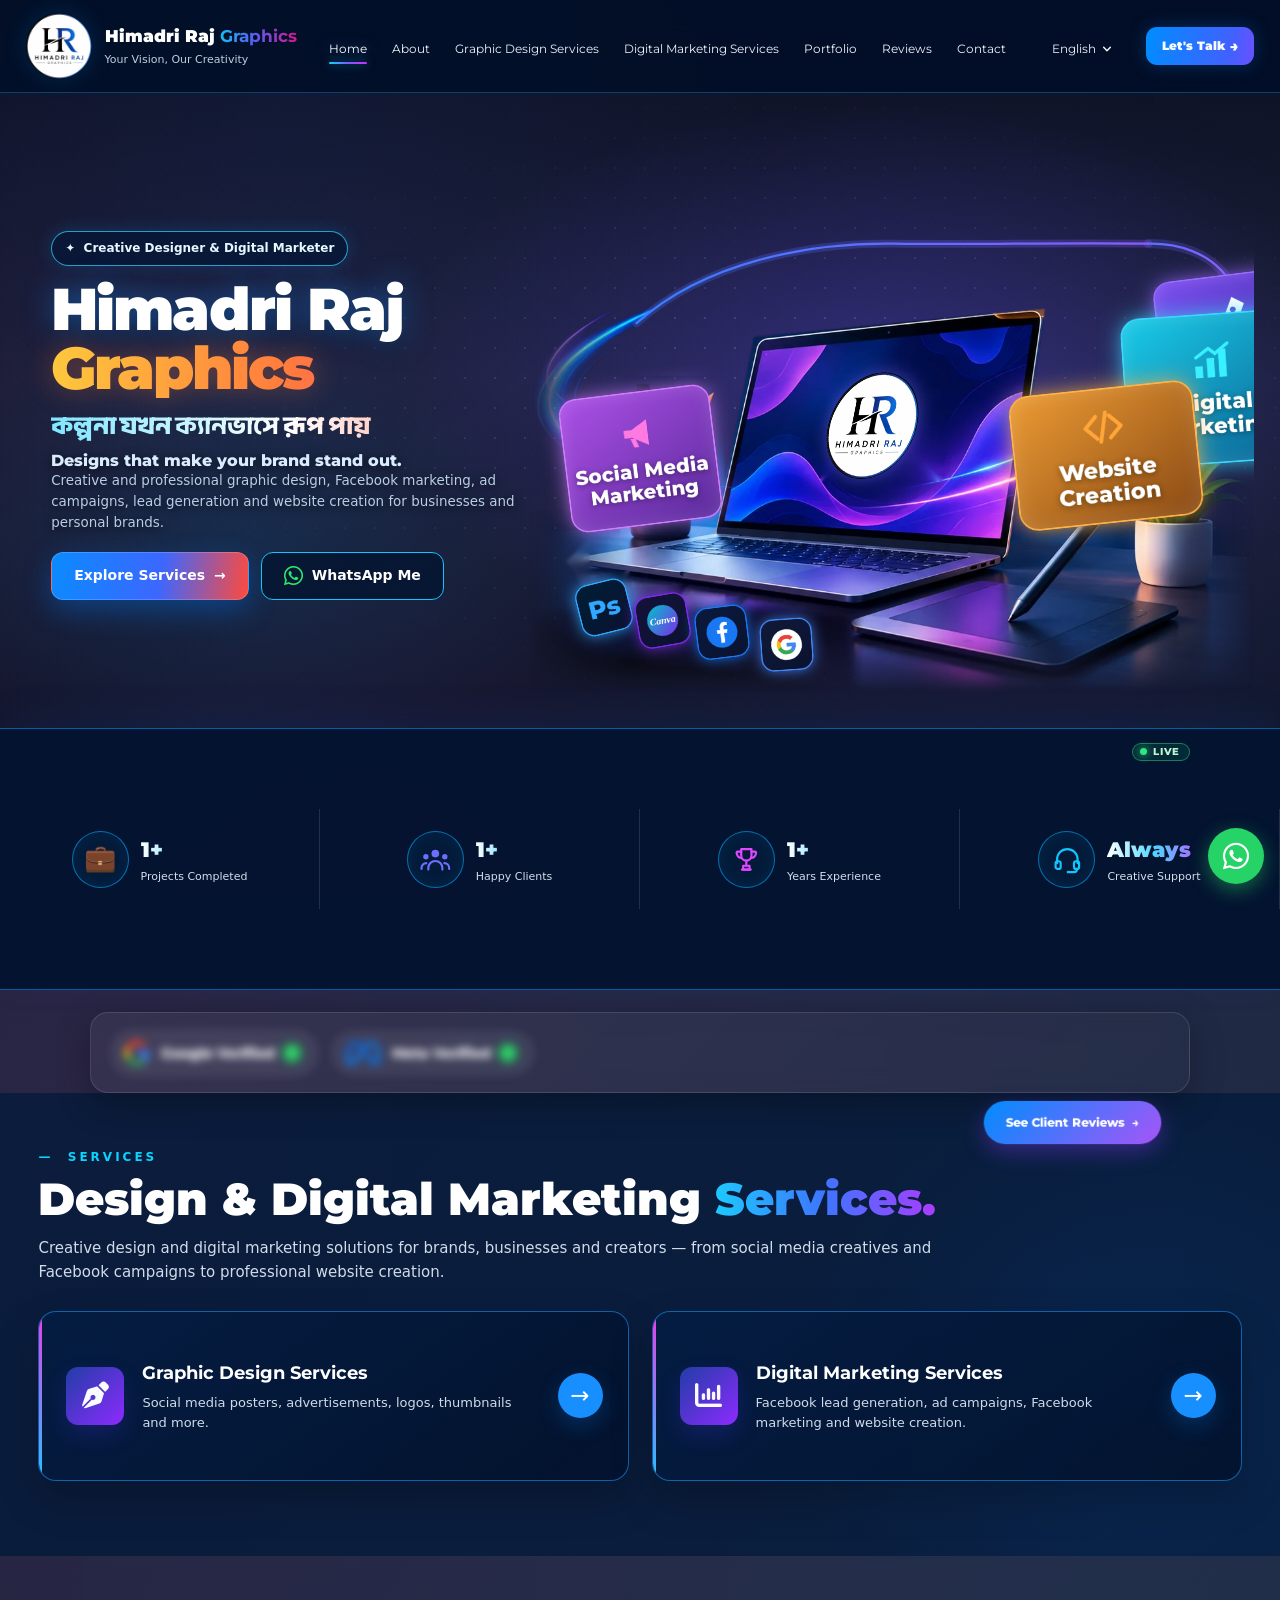
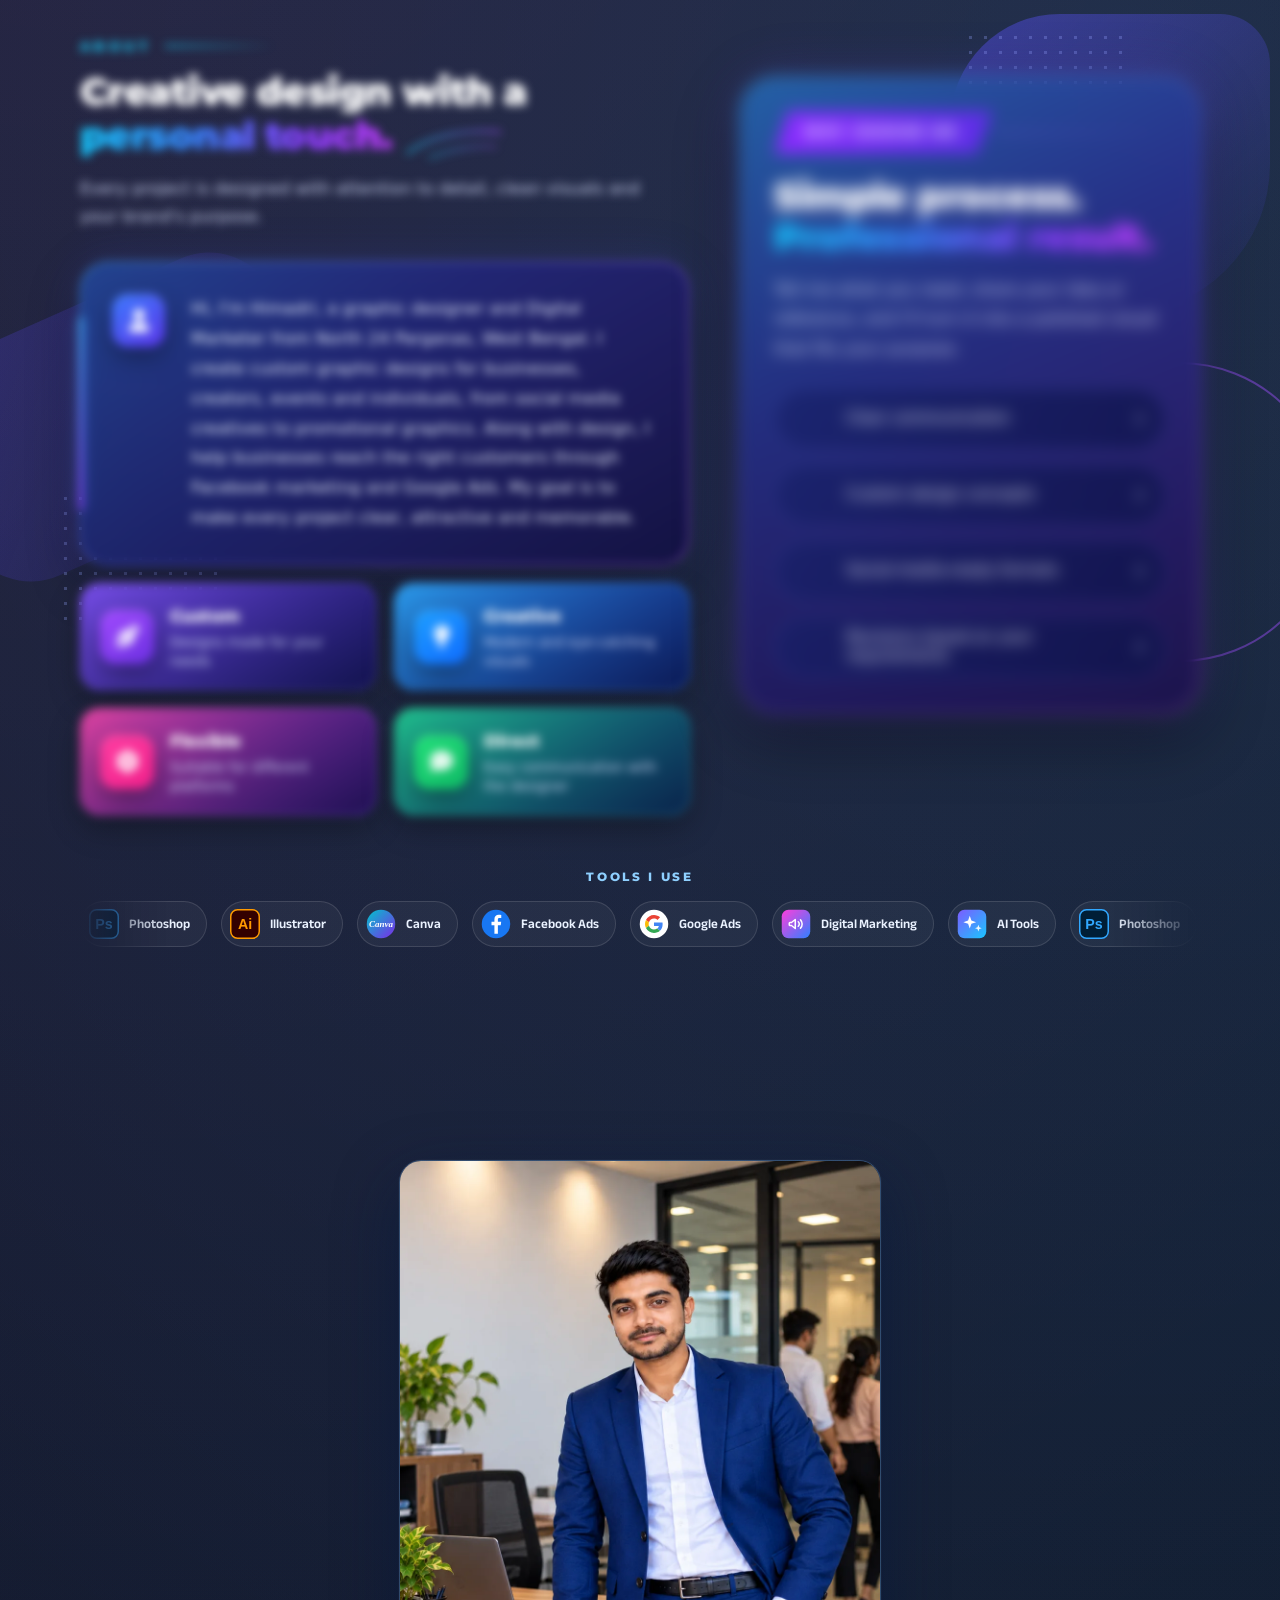
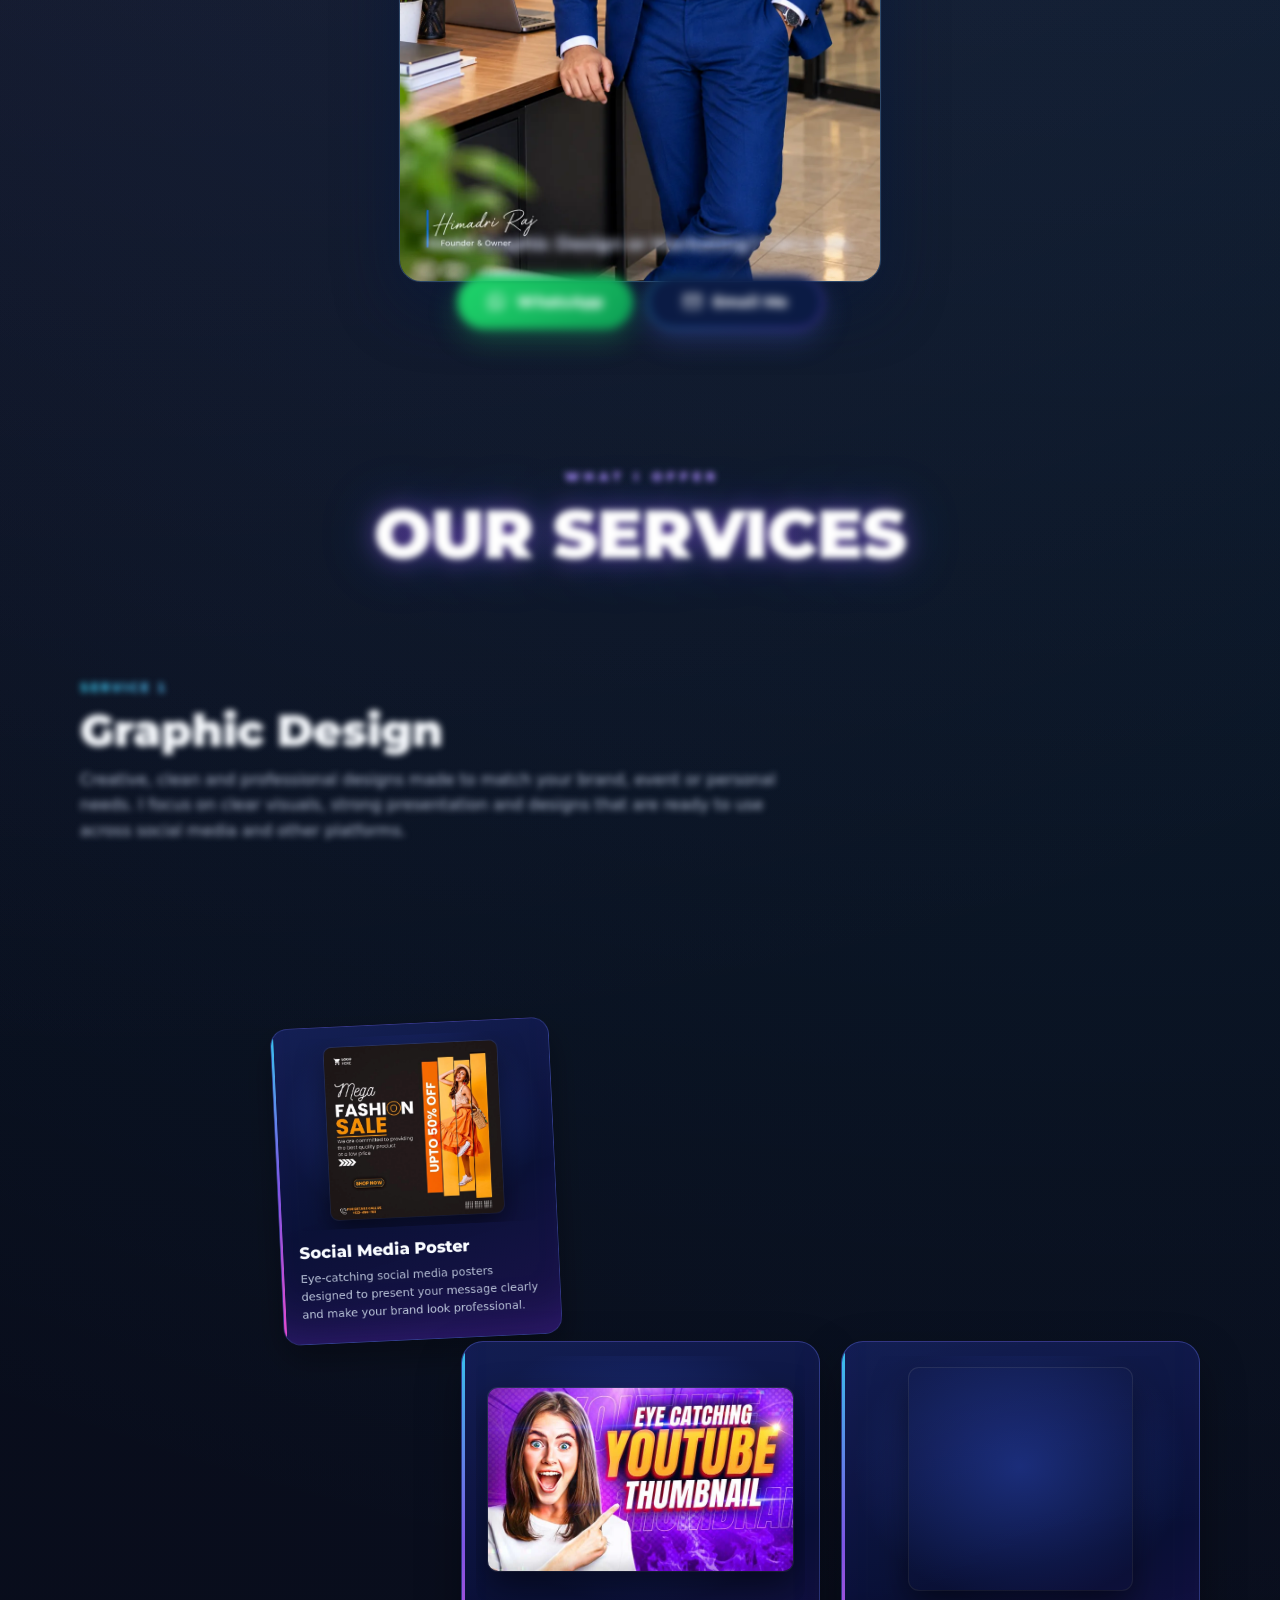
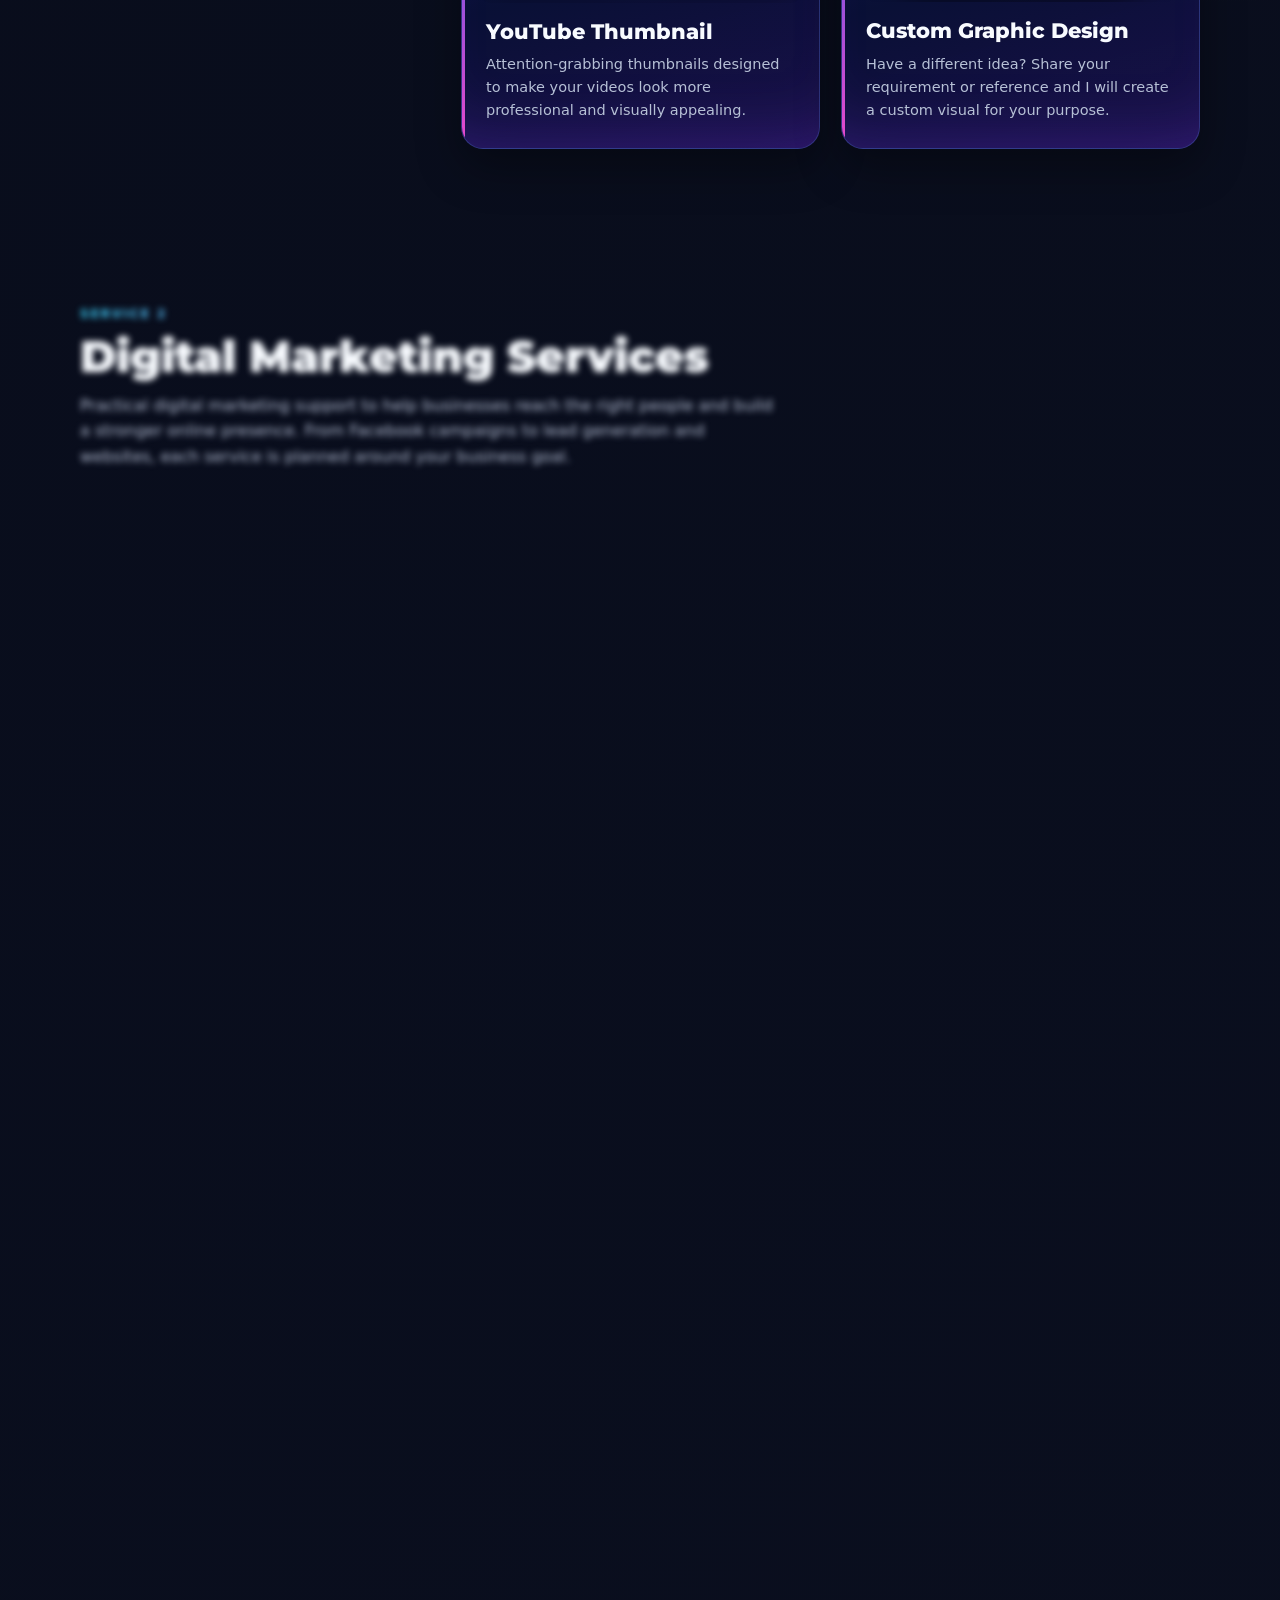
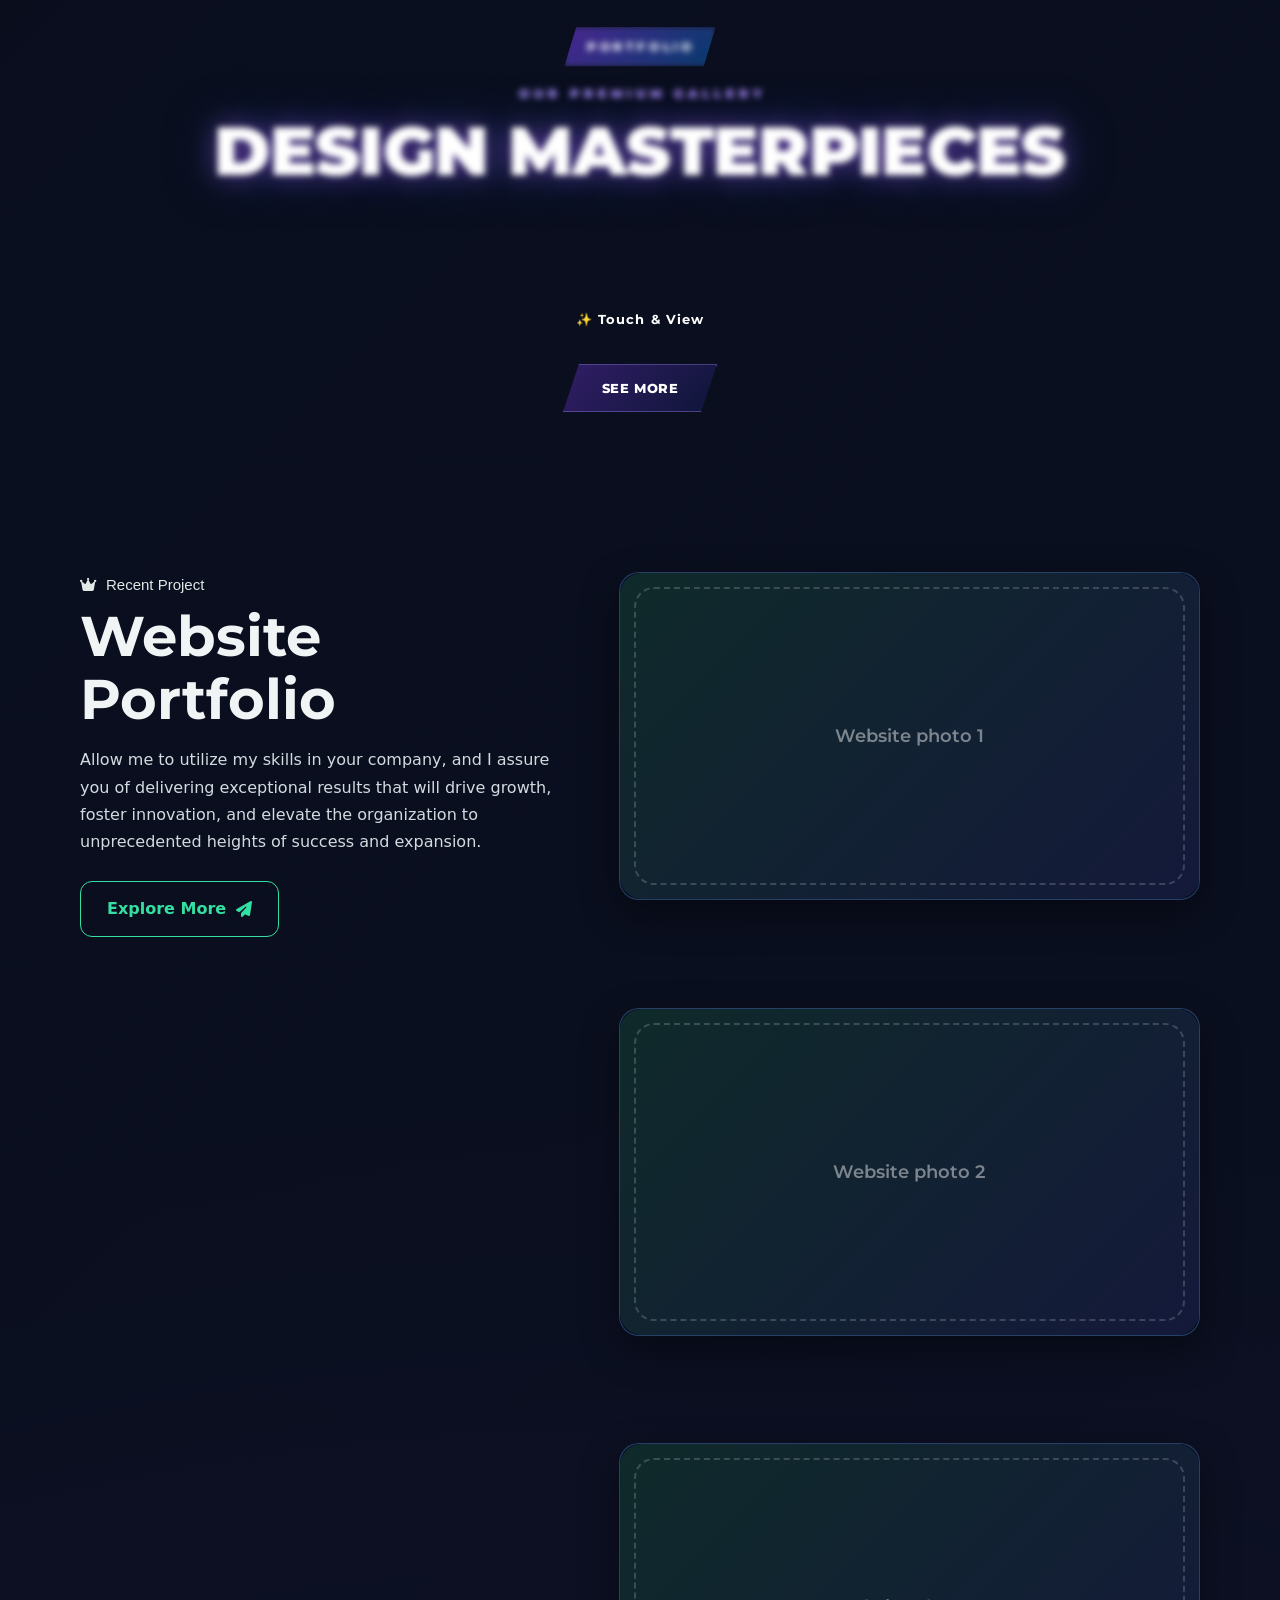
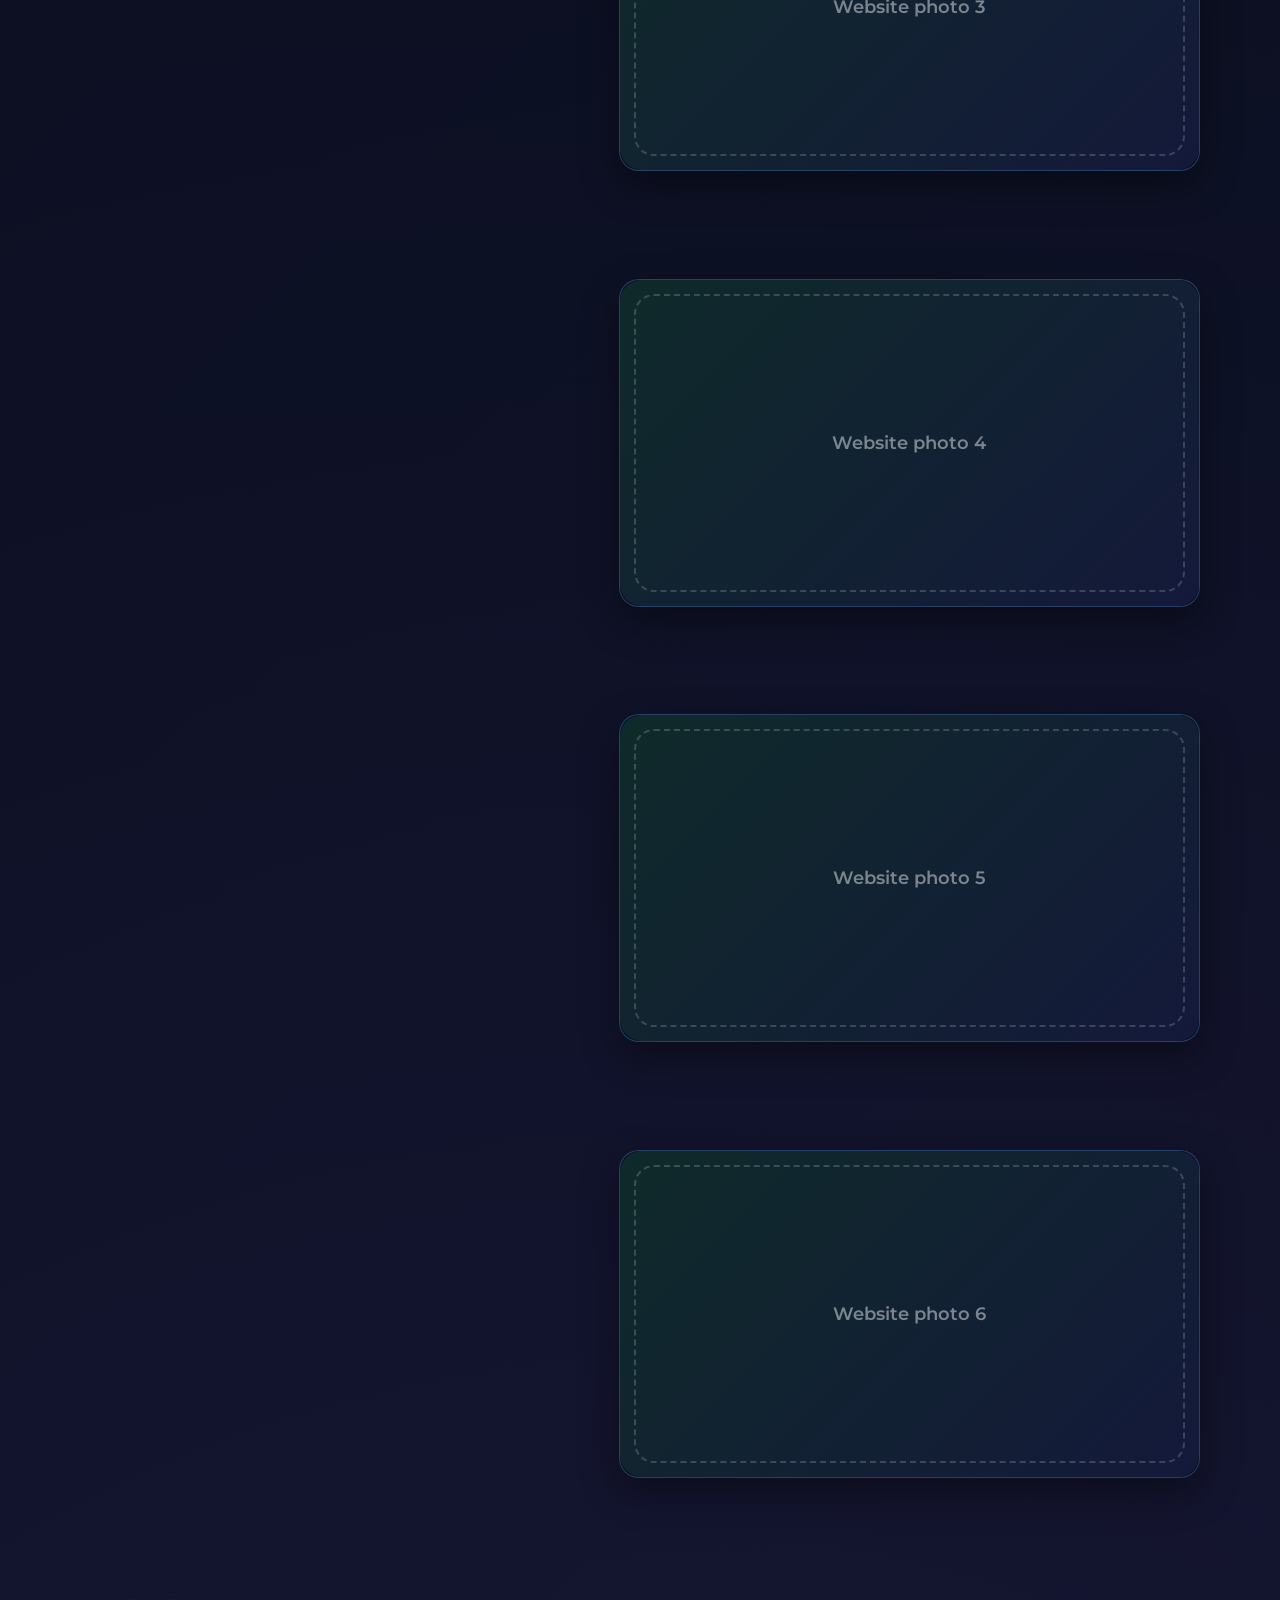
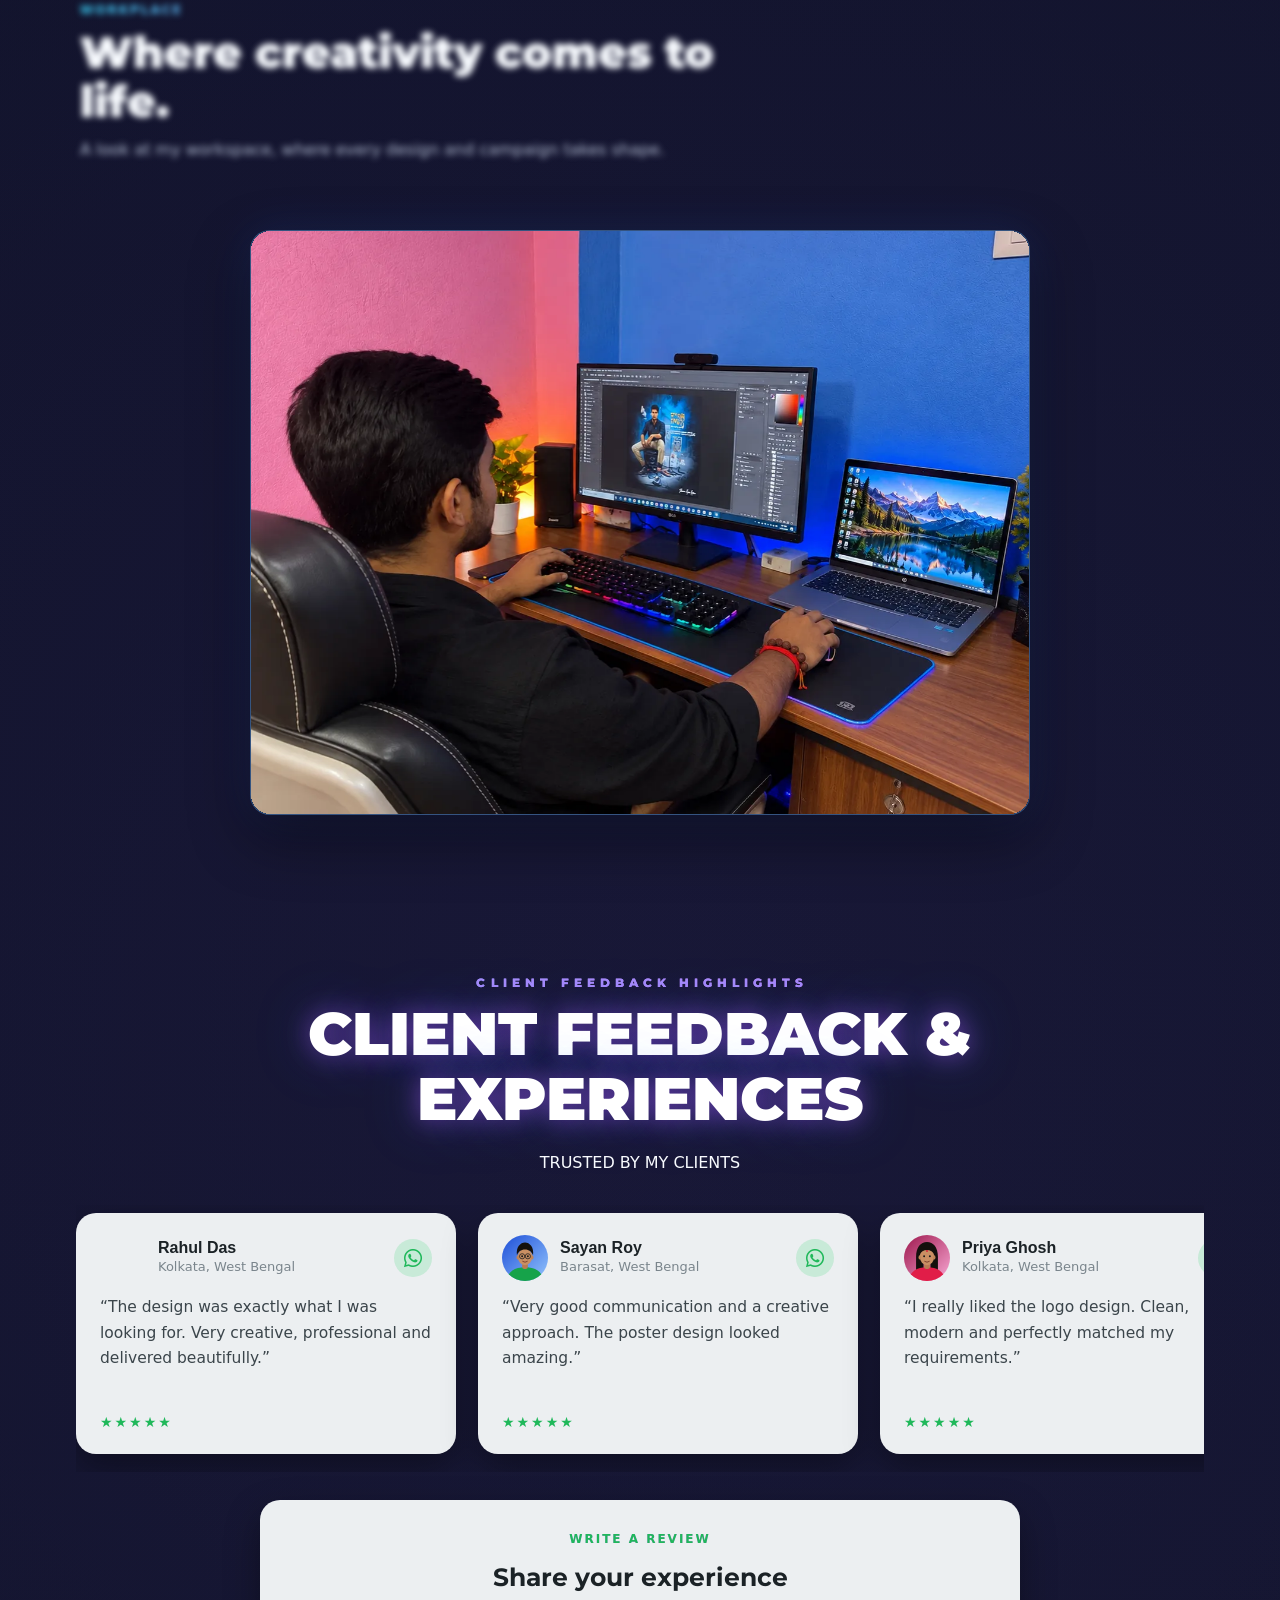
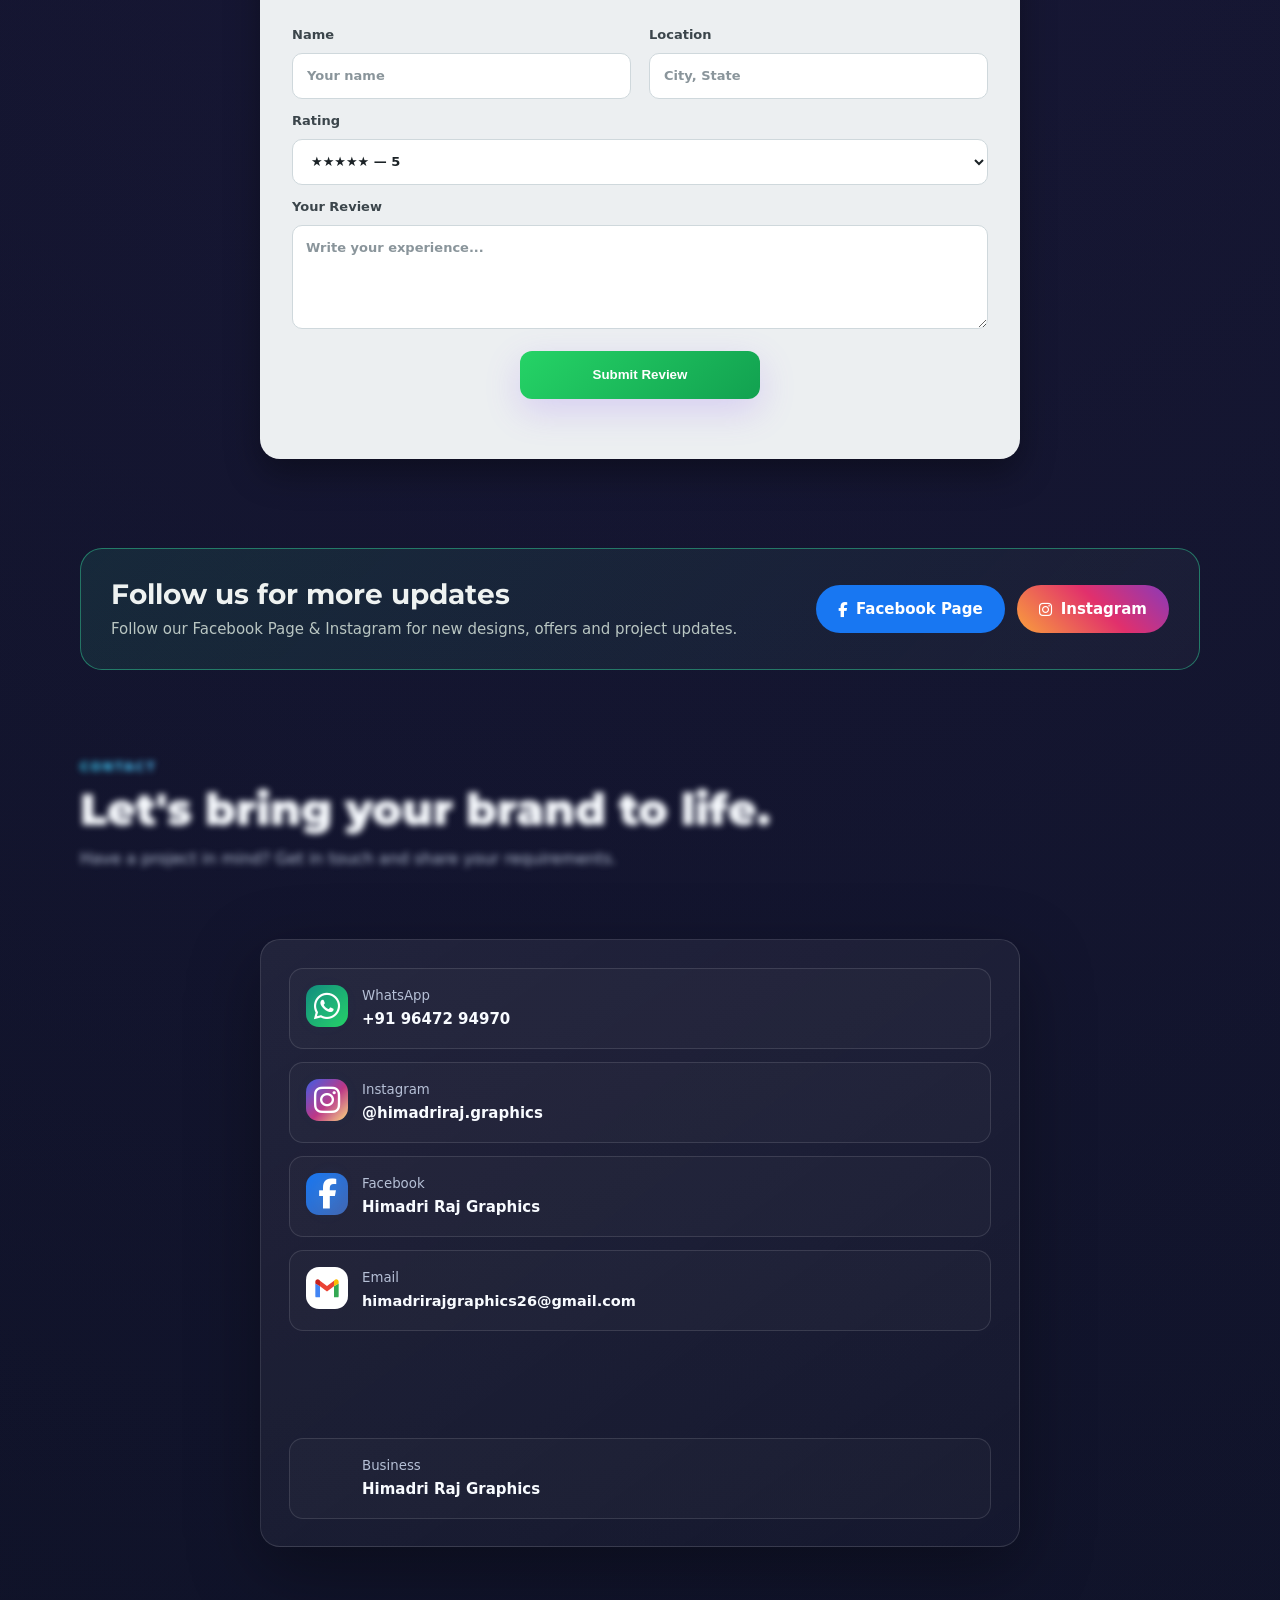
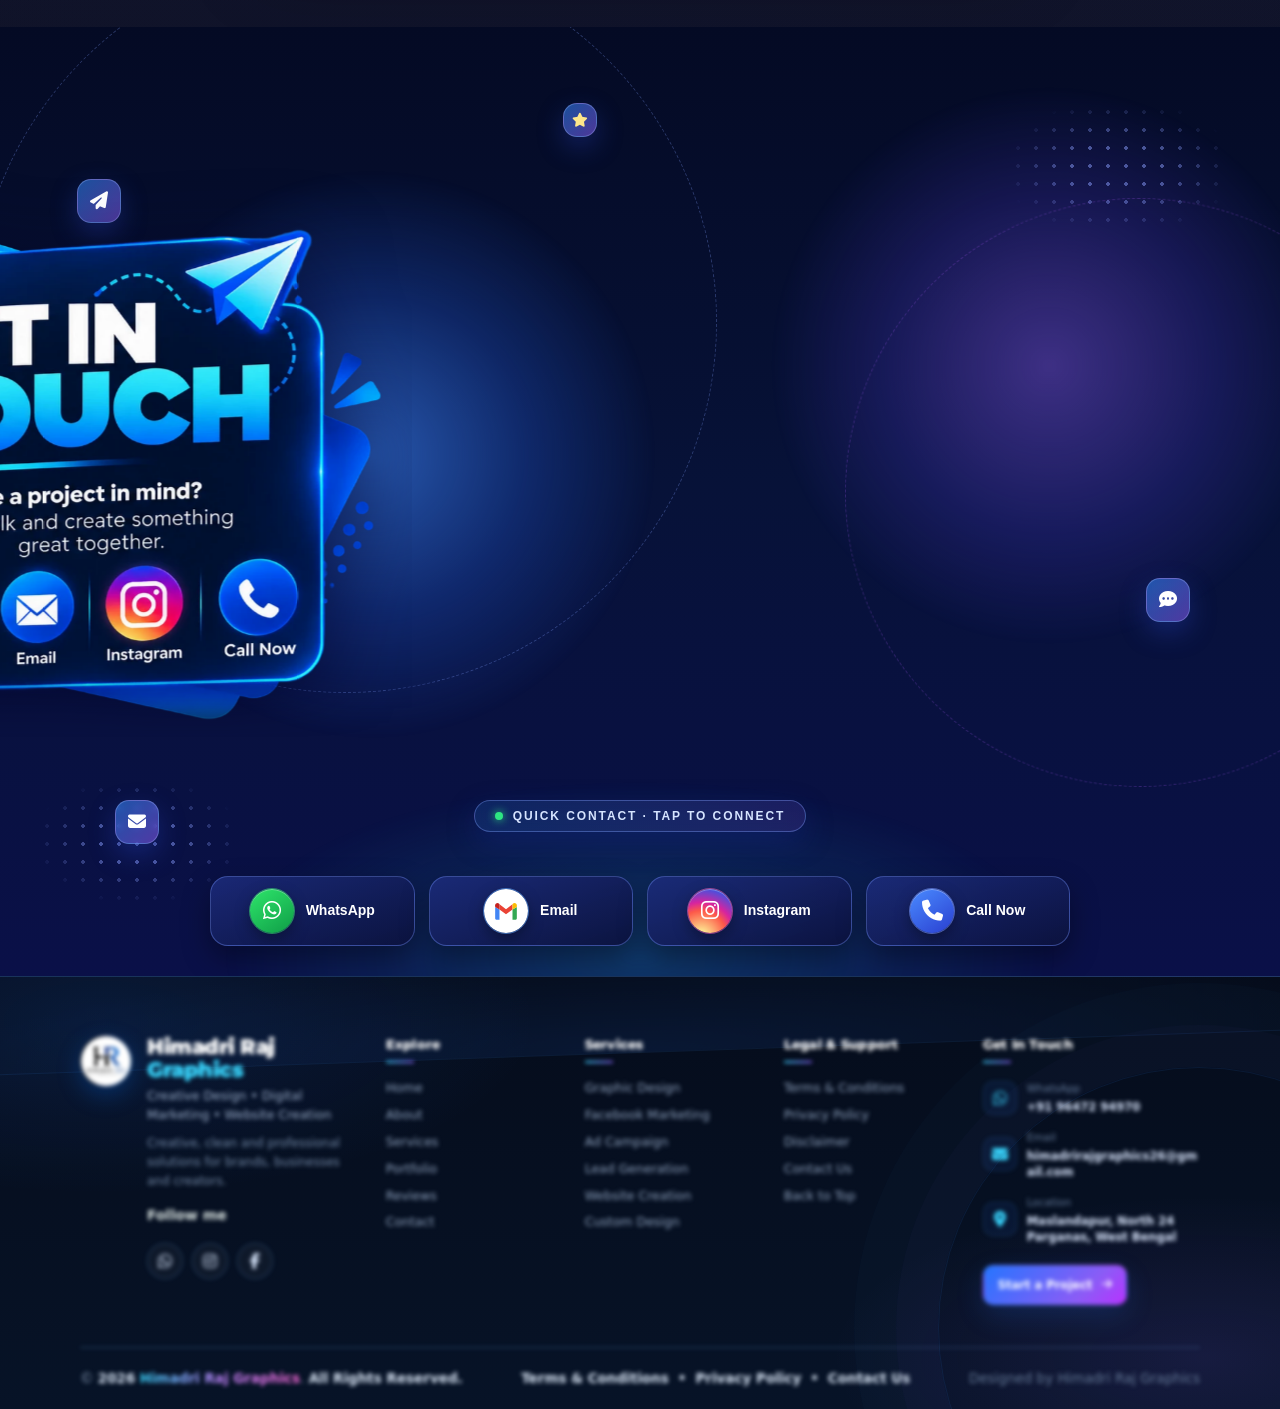
==== index.html @ 57d60866 "Add files via upload" ====
<!DOCTYPE html>
<html lang="en">
<head>
<!-- Google Analytics 4 -->
<script async src="https://www.googletagmanager.com/gtag/js?id=G-H9JWQGFLY4"></script>
<script>
  window.dataLayer = window.dataLayer || [];
  function gtag(){dataLayer.push(arguments);}
  gtag('js', new Date());
  gtag('config', 'G-H9JWQGFLY4');
</script>

  <meta charset="UTF-8">
  <meta name="viewport" content="width=device-width, initial-scale=1.0">
  <meta name="description" content="Himadri Raj Graphics — creative graphic design, Facebook lead generation, Facebook ad campaigns, Facebook marketing and responsive website creation.">
  <meta name="theme-color" content="#0b1220">
  <meta name="keywords" content="graphic design, Facebook lead generation, Facebook ad campaign, Facebook marketing, website creation, social media design">
  <link rel="canonical" href="https://himadrirajgraphics.github.io/">
  <meta name="robots" content="index, follow">
  <meta name="author" content="Himadri Raj">
  <meta property="og:type" content="website">
  <meta property="og:site_name" content="Himadri Raj Graphics">
  <meta property="og:title" content="Himadri Raj Graphics | Creative Design &amp; Digital Marketing">
  <meta property="og:description" content="Designs that make your brand stand out. Graphic design, Facebook marketing, ad campaigns, lead generation and website creation.">
  <meta property="og:url" content="https://himadrirajgraphics.github.io/">
  <meta property="og:image" content="https://himadrirajgraphics.github.io/og-image.jpg">
  <meta property="og:image:width" content="1200">
  <meta property="og:image:height" content="630">
  <meta name="twitter:card" content="summary_large_image">
  <meta name="twitter:title" content="Himadri Raj Graphics | Creative Design &amp; Digital Marketing">
  <meta name="twitter:description" content="Designs that make your brand stand out.">
  <meta name="twitter:image" content="https://himadrirajgraphics.github.io/og-image.jpg">
  <script type="application/ld+json">{"@context":"https://schema.org","@type":"ProfessionalService","name":"Himadri Raj Graphics","url":"https://himadrirajgraphics.github.io/","image":"https://himadrirajgraphics.github.io/og-image.jpg","description":"Graphic design, Facebook marketing, ad campaigns, lead generation and website creation.","telephone":"+919647294970","founder":{"@type":"Person","name":"Himadri Raj"},"sameAs":["https://www.instagram.com/himadriraj.graphics/","https://www.facebook.com/share/1971w9H1dc/"]}</script>
  <title>Himadri Raj Graphics | Creative Design & Digital Marketing</title>
  <!-- FINAL MOTION REVISION: repeat-on-enter + side-entry service animations -->

  <style>
    :root{
      --bg:#07101f;
      --bg2:#0b1628;
      --card:#101d31;
      --card2:#13233a;
      --text:#f7f9fc;
      --muted:#a9b6c8;
      --blue:#2f80ff;
      --blue2:#56b4ff;
      --line:rgba(255,255,255,.10);
      --shadow:0 18px 50px rgba(0,0,0,.28);
      --radius:20px;
      --max:1120px;
    }

    *{box-sizing:border-box;margin:0;padding:0}
    html{scroll-behavior:smooth}
    body{
      font-family:Inter,system-ui,-apple-system,BlinkMacSystemFont,"Segoe UI",sans-serif;
      background:
        radial-gradient(circle at 85% 10%, rgba(47,128,255,.18), transparent 28%),
        radial-gradient(circle at 10% 30%, rgba(86,180,255,.08), transparent 25%),
        var(--bg);
      color:var(--text);
      line-height:1.6;
    }
    a{text-decoration:none;color:inherit}
    img{max-width:100%;display:block}
    .wrap{width:min(92%,var(--max));margin:auto}

    /* NAV */
    header{
      position:sticky;top:0;z-index:1000;
      background:rgba(7,16,31,.82);
      backdrop-filter:blur(16px);
      border-bottom:1px solid var(--line);
    }
    .nav{
      min-height:72px;display:flex;align-items:center;justify-content:space-between;
      gap:20px;
    }
    .brand{display:flex;align-items:center;gap:11px;font-weight:800}
    .brand-mark{
      width:40px;height:40px;border-radius:12px;
      display:grid;place-items:center;
      background:linear-gradient(135deg,var(--blue),var(--blue2));
      color:white;font-size:18px;font-weight:900;
      box-shadow:0 8px 25px rgba(47,128,255,.25);
    }
    .brand span{font-size:16px}
    .nav-links{display:flex;gap:25px;color:var(--muted);font-size:14px}
    .nav-links a:hover{color:white}
    .menu{display:none;background:none;border:0;color:white;font-size:26px}

    /* HERO */
    .hero{padding:92px 0 72px}
    .hero-grid{
      display:grid;grid-template-columns:1.2fr .8fr;gap:50px;align-items:center;
    }
    .eyebrow{
      display:inline-flex;align-items:center;gap:8px;
      padding:7px 12px;border:1px solid rgba(86,180,255,.25);
      background:rgba(47,128,255,.08);border-radius:999px;
      color:#9dd5ff;font-size:13px;font-weight:700;margin-bottom:20px;
    }
    h1{
      font-size:clamp(42px,7vw,76px);line-height:1.02;
      letter-spacing:-2.5px;margin-bottom:22px;
    }
    h1 .accent{
      background:linear-gradient(90deg,#fff,var(--blue2));
      -webkit-background-clip:text;background-clip:text;color:transparent;
    }
    .hero p{font-size:18px;color:var(--muted);max-width:650px}
    .actions{display:flex;flex-wrap:wrap;gap:12px;margin-top:30px}
    .btn{
      display:inline-flex;align-items:center;justify-content:center;gap:9px;
      min-height:48px;padding:0 20px;border-radius:12px;
      font-weight:800;border:1px solid var(--line);transition:.2s;
    }
    .btn-primary{background:linear-gradient(135deg,var(--blue),#2563eb);color:#fff}
    .btn-secondary{background:rgba(255,255,255,.04);color:#fff}
    .btn:hover{transform:translateY(-2px)}

    .hero-card{
      position:relative;min-height:390px;border-radius:28px;
      border:1px solid var(--line);background:
      linear-gradient(145deg,rgba(47,128,255,.18),rgba(255,255,255,.025)),
      var(--card);
      box-shadow:var(--shadow);overflow:hidden;
      display:grid;place-items:center;
    }
    .hero-card::before{
      content:"";position:absolute;width:250px;height:250px;border-radius:50%;
      background:rgba(47,128,255,.18);filter:blur(25px);top:-80px;right:-70px;
    }
    .hero-logo{
      position:relative;text-align:center;padding:35px;
    }
    .hero-logo .big-mark{
      width:100px;height:100px;margin:0 auto 20px;border-radius:28px;
      display:grid;place-items:center;font-size:40px;font-weight:900;
      background:linear-gradient(135deg,var(--blue),var(--blue2));
      box-shadow:0 20px 50px rgba(47,128,255,.28);
    }
    .hero-logo h2{font-size:27px}
    .hero-logo p{color:var(--muted);margin-top:5px}

    /* SECTIONS */
    section{padding:80px 0}
    .section-head{max-width:700px;margin-bottom:35px}
    .kicker{
      color:#82c8ff;text-transform:uppercase;letter-spacing:2px;
      font-size:12px;font-weight:900;margin-bottom:8px;
    }
    h2{font-size:clamp(30px,5vw,44px);line-height:1.1;margin-bottom:12px}
    .section-head p{color:var(--muted)}

    .about-grid,.contact-grid{display:grid;grid-template-columns:1fr 1fr;gap:25px}
    .card{
      background:linear-gradient(145deg,rgba(255,255,255,.045),rgba(255,255,255,.018));
      border:1px solid var(--line);border-radius:var(--radius);
      padding:28px;box-shadow:var(--shadow);
    }
    .facts{display:grid;grid-template-columns:1fr 1fr;gap:12px;margin-top:22px}
    .fact{padding:18px;border-radius:14px;background:rgba(255,255,255,.035);border:1px solid var(--line)}
    .fact strong{display:block;font-size:20px}
    .fact span{color:var(--muted);font-size:13px}

    /* SERVICES */
    .service-grid{display:grid;grid-template-columns:repeat(3,1fr);gap:16px}
    .service{transition:.2s}
    .service:hover{transform:translateY(-4px);border-color:rgba(86,180,255,.35)}
    .icon{
      width:46px;height:46px;border-radius:13px;display:grid;place-items:center;
      background:rgba(47,128,255,.12);color:#83caff;font-size:21px;margin-bottom:18px;
    }
    .service h3{font-size:18px;margin-bottom:7px}
    .service p{font-size:14px;color:var(--muted)}
    .price{margin-top:16px;color:#8ed1ff;font-weight:900}

    /* GALLERY */
    .gallery-grid{display:grid;grid-template-columns:repeat(3,1fr);gap:16px}
    .gallery-item{
      min-height:250px;border-radius:18px;overflow:hidden;
      border:1px solid var(--line);background:var(--card);
      position:relative;
    }
    .gallery-item img{width:100%;height:100%;object-fit:cover}
    .gallery-placeholder{
      height:100%;min-height:250px;display:grid;place-items:center;
      text-align:center;padding:20px;color:var(--muted);
      background:linear-gradient(135deg,#0d1b30,#132a45);
    }
    .gallery-placeholder strong{display:block;color:white;font-size:18px;margin-bottom:5px}


    .portfolio-photo{display:block;cursor:pointer;transition:transform .2s,box-shadow .2s}
    .portfolio-photo:hover{transform:translateY(-4px);box-shadow:0 18px 45px rgba(0,0,0,.35)}
    .portfolio-photo img{transition:transform .35s}
    .portfolio-photo:hover img{transform:scale(1.03)}

    /* PRICING */
    .pricing-list{display:grid;gap:10px}
    .price-row{
      display:flex;justify-content:space-between;gap:15px;
      padding:15px 0;border-bottom:1px solid var(--line);
    }
    .price-row:last-child{border-bottom:0}
    .price-row span:last-child{color:#8ed1ff;font-weight:900;white-space:nowrap}

    /* CONTACT */
    .contact-list{display:grid;gap:13px}
    .contact-item{
      display:flex;gap:14px;align-items:flex-start;
      padding:16px;border:1px solid var(--line);border-radius:14px;
      background:rgba(255,255,255,.025)
    }
    .contact-item .icon{flex:0 0 42px;margin:0;width:42px;height:42px}
    .contact-item small{color:var(--muted);display:block}
    .contact-item strong{font-size:15px}

    footer{padding:35px 0;border-top:1px solid var(--line);color:var(--muted)}
    .footer-row{display:flex;justify-content:space-between;gap:20px;flex-wrap:wrap}
    .footer-row strong{color:white}
    .tiny{font-size:12px;margin-top:7px}

    @media(max-width:850px){
      .hero-grid,.about-grid,.contact-grid{grid-template-columns:1fr}
      .hero{padding-top:65px}
      .hero-card{min-height:300px}
      .service-grid{grid-template-columns:1fr 1fr}
      .gallery-grid{grid-template-columns:1fr 1fr}
      .nav-links{
        display:none;position:absolute;left:4%;right:4%;top:72px;
        padding:15px;flex-direction:column;gap:0;
        background:#0b1628;border:1px solid var(--line);border-radius:14px;
      }
      .nav-links.open{display:flex}
      .nav-links a{padding:12px}
      .menu{display:block}
    }
    @media(max-width:560px){
      .service-grid,.gallery-grid,.facts{grid-template-columns:1fr}
      h1{letter-spacing:-1.5px}
      section{padding:60px 0}
      .hero{padding:55px 0}
    }
  
    /* Portfolio Lightbox */
    .portfolio-lightbox{
      position:fixed;inset:0;z-index:9999;display:none;align-items:center;justify-content:center;
      padding:24px;background:rgba(3,7,18,.92);backdrop-filter:blur(14px);
    }
    .portfolio-lightbox.open{display:flex}
    .lightbox-content{
      position:relative;width:min(94vw,1200px);height:min(90vh,850px);
      display:flex;align-items:center;justify-content:center;
    }
    .lightbox-image,.lightbox-video{
      max-width:100%;max-height:100%;object-fit:contain;border-radius:14px;
      box-shadow:0 25px 80px rgba(0,0,0,.55);user-select:none;
    }
    .lightbox-video{display:none;background:#000;}
    .lightbox-close,.lightbox-prev,.lightbox-next{
      position:absolute;width:48px;height:48px;border:1px solid rgba(255,255,255,.2);
      border-radius:50%;background:rgba(10,16,35,.82);color:#fff;cursor:pointer;
      display:flex;align-items:center;justify-content:center;z-index:2;
      transition:.2s ease;font-size:30px;line-height:1;
    }
    .lightbox-close:hover,.lightbox-prev:hover,.lightbox-next:hover{
      background:linear-gradient(135deg,#2575ff,#8b5cf6,#ff4fd8);transform:scale(1.06)
    }
    .lightbox-close{top:12px;right:12px;font-size:28px}
    .lightbox-prev{left:-65px;top:50%;transform:translateY(-50%)}
    .lightbox-next{right:-65px;top:50%;transform:translateY(-50%)}
    .lightbox-prev:hover,.lightbox-next:hover{transform:translateY(-50%) scale(1.06)}
    @media(max-width:700px){
      .portfolio-lightbox{padding:12px}
      .lightbox-content{width:100%;height:82vh}
      .lightbox-close{top:-2px;right:0;width:42px;height:42px}
      .lightbox-prev,.lightbox-next{width:42px;height:42px;font-size:25px;bottom:8px;top:auto;transform:none}
      .lightbox-prev{left:calc(50% - 55px)}
      .lightbox-next{right:calc(50% - 55px)}
      .lightbox-prev:hover,.lightbox-next:hover{transform:scale(1.06)}
    }


/* =========================================================
   REFERENCE-MATCH FRONT PAGE
   Based directly on the supplied reference composition.
   ========================================================= */
.ref-header{
  position:sticky;top:0;z-index:9999;
  background:rgba(2,14,39,.94);
  border-bottom:1px solid rgba(22,164,255,.34);
  backdrop-filter:blur(16px);
}
.ref-nav{
  width:min(96%,1280px);min-height:92px;margin:auto;
  display:flex;align-items:center;gap:24px;
}
.ref-brand{display:flex;align-items:center;gap:13px;flex-shrink:0}
.ref-brand img{
  width:66px;height:66px;border-radius:50%;object-fit:cover;
  background:#fff;box-shadow:0 0 24px rgba(0,174,255,.16);
}
.ref-brand-copy strong{
  display:block;font-family:Montserrat,Inter,sans-serif;font-size:17px;
  font-weight:900;white-space:nowrap;color:#fff;
}
.ref-brand-copy strong b{
  background:linear-gradient(90deg,#11c9ff,#a936ff);
  -webkit-background-clip:text;background-clip:text;color:transparent;
}
.ref-brand-copy span{display:block;color:#c1cedf;font-size:11px;margin-top:1px}
.ref-menu{
  margin-left:auto;display:flex;align-items:center;gap:25px;
  font-family:Montserrat,Inter,sans-serif;font-size:12px;color:#eef4fc;
}
.ref-menu a{position:relative;padding:36px 0 31px;white-space:nowrap}
.ref-menu a::after{
  content:"";position:absolute;left:0;right:0;bottom:25px;height:2px;
  background:linear-gradient(90deg,#08d7ff,#b633ff);
  transform:scaleX(0);transition:.25s;
}
.ref-menu a:hover::after,.ref-menu a.active::after{transform:scaleX(1)}
.ref-talk{
  flex-shrink:0;padding:14px 19px;border-radius:13px;
  background:linear-gradient(100deg,#008dff,#4260ff,#d92aff);
  box-shadow:0 0 28px rgba(0,136,255,.25);
  font-family:Montserrat,Inter,sans-serif;font-size:12px;font-weight:900;
  white-space:nowrap;
}
.ref-talk span{font-size:16px;margin-left:5px}
.ref-menu-btn{display:none;background:none;border:0;color:#fff;font-size:27px}

.ref-hero{
  position:relative;min-height:620px;overflow:hidden;
  background:#031638;
}
.ref-photo{
  position:absolute;z-index:0;top:0;right:0;bottom:0;width:58%;
  background-image:
    linear-gradient(90deg,#031638 0%,rgba(3,22,56,.96) 8%,rgba(3,22,56,.55) 30%,rgba(3,22,56,.10) 70%,rgba(3,22,56,.18) 100%),
    url("images/hero-bg.webp");
  background-repeat:no-repeat;
  background-size:cover;
  background-position:center 38%;
  filter:saturate(1.04) contrast(1.02);
}
.ref-photo::after{
  content:"";position:absolute;inset:0;
  background:linear-gradient(180deg,rgba(0,0,0,.04),rgba(1,14,38,.08) 72%,rgba(1,14,38,.75));
}
.ref-glow{position:absolute;border-radius:50%;filter:blur(5px);pointer-events:none}
.ref-glow-a{
  width:400px;height:400px;left:-160px;top:20px;
  background:radial-gradient(circle,rgba(112,38,255,.20),transparent 67%);
}
.ref-glow-b{
  width:360px;height:360px;right:26%;top:10%;
  background:radial-gradient(circle,rgba(0,160,255,.20),transparent 66%);
}
.ref-hero-inner{
  position:relative;z-index:2;width:min(96%,1280px);min-height:620px;margin:auto;
  display:flex;align-items:center;
}
.ref-copy{
  width:55%;padding:55px 0 58px;
  position:relative;z-index:3;
}
.ref-pill{
  display:inline-flex;align-items:center;padding:8px 13px;border-radius:999px;
  border:1px solid rgba(31,199,255,.72);background:rgba(5,27,62,.70);
  color:#eefaff;font-size:13px;font-weight:800;
  box-shadow:0 0 20px rgba(0,154,255,.12);
  animation:refRise .8s ease both;
}
.ref-copy h1{
  margin:17px 0 0;font-family:Montserrat,Inter,sans-serif;
  font-size:clamp(54px,6.2vw,82px);font-weight:900;line-height:.98;
  letter-spacing:-3.5px;color:#fff;
  text-shadow:0 6px 24px rgba(0,0,0,.18);
  animation:refRise .8s .06s ease both;
}
.ref-copy h1 span{
  display:block;
  background:linear-gradient(90deg,#08cfff,#357cff,#a83cff,#ff3edc);
  -webkit-background-clip:text;background-clip:text;color:transparent;
}
.ref-tagline{
  margin-top:17px;font-family:"Anek Bangla","Baloo Da 2",sans-serif;
  font-size:clamp(23px,2.6vw,35px);font-weight:800;line-height:1.2;
  background:linear-gradient(90deg,#ffd24e,#ff49c5,#26c9ff);
  -webkit-background-clip:text;background-clip:text;color:transparent;
  animation:refRise .8s .12s ease both;
}
.ref-copy h2{
  margin:16px 0 3px;font-family:Montserrat,Inter,sans-serif;
  font-size:20px;line-height:1.35;color:#fff;font-weight:900;
  animation:refRise .8s .18s ease both;
}
.ref-description{
  max-width:600px;color:#e3ebf6;font-size:16px;line-height:1.55;
  animation:refRise .8s .24s ease both;
}
.ref-actions{
  display:flex;gap:15px;flex-wrap:wrap;margin-top:26px;
  animation:refRise .8s .30s ease both;
}
.ref-btn{
  min-height:51px;padding:0 21px;border-radius:12px;
  display:inline-flex;align-items:center;justify-content:center;gap:9px;
  font-weight:900;font-size:14px;border:1px solid rgba(255,255,255,.15);
  transition:.25s;
}
.ref-btn:hover{transform:translateY(-3px)}
.ref-btn-primary{
  background:linear-gradient(100deg,#008fff,#3c67ff,#d92cff);
  box-shadow:0 12px 30px rgba(0,133,255,.28);
}
.ref-btn-whatsapp{
  background:rgba(3,18,43,.72);border-color:#08bdf4;
}
.ref-btn-whatsapp i{font-size:23px;color:#2ee56d}
.ref-photo-caption{
  position:absolute;z-index:4;right:6%;bottom:34px;text-align:right;
  text-shadow:0 4px 15px rgba(0,0,0,.75);
}
.ref-signature{
  font-family:Caveat,cursive;font-size:39px;font-weight:600;color:#fff;
}
.ref-role{
  margin-top:2px;font-family:Montserrat,sans-serif;font-size:10px;
  letter-spacing:2px;line-height:1.55;color:#eef4fc;
}
.ref-stats{
  position:relative;z-index:10;width:min(94%,1210px);margin:-1px auto 0;
  display:grid;grid-template-columns:repeat(4,1fr);
  background:rgba(3,19,47,.94);
  border:1px solid rgba(0,156,255,.55);border-radius:17px;
  box-shadow:0 -10px 35px rgba(0,110,220,.10);
}
.ref-stat{
  min-height:93px;display:flex;align-items:center;justify-content:center;gap:12px;
  border-right:1px solid rgba(255,255,255,.12);
}
.ref-stat:last-child{border-right:0}
.ref-stat-icon{
  width:57px;height:57px;border-radius:50%;display:grid;place-items:center;
  border:1px solid rgba(0,174,255,.60);background:#041a38;
  color:#09caff;font-size:26px;box-shadow:inset 0 0 20px rgba(0,150,255,.08);
}
.ref-stat:nth-child(2) .ref-stat-icon{color:#6d6dff}
.ref-stat:nth-child(3) .ref-stat-icon{color:#df48ff}
.ref-stat:nth-child(4) .ref-stat-icon{color:#11c5ff}
.ref-stat strong{
  display:block;font-family:Montserrat,sans-serif;font-size:21px;font-weight:900;
  background:linear-gradient(90deg,#fff,#4ed7ff,#b55bff);
  -webkit-background-clip:text;background-clip:text;color:transparent;
}
.ref-stat small{display:block;color:#d4deec;font-size:11px;margin-top:1px}
.ref-services-preview{
  padding:55px 0 75px;
  background:
    radial-gradient(circle at 90% 70%,rgba(0,110,255,.09),transparent 30%),
    #031a3a;
}
.ref-services-wrap{width:min(94%,1210px);margin:auto}
.ref-services-head{margin-bottom:27px}
.ref-services-kicker{
  color:#09d5ff;font-size:12px;font-weight:900;letter-spacing:3px;margin-bottom:8px;
}
.ref-services-head h2{
  font-family:Montserrat,sans-serif;font-size:clamp(30px,4vw,45px);
  line-height:1.08;color:#fff;font-weight:900;
}
.ref-services-head h2 span{
  background:linear-gradient(90deg,#1dc9ff,#3e75ff,#aa3cff);
  -webkit-background-clip:text;background-clip:text;color:transparent;
}
.ref-services-head p{
  max-width:900px;margin-top:11px;color:#d1dcea;font-size:15px;line-height:1.6;
}
.ref-service-cards{display:grid;grid-template-columns:repeat(2,1fr);gap:23px}
.ref-service-card{
  min-height:170px;position:relative;display:flex;align-items:center;gap:18px;
  padding:25px 25px 25px 27px;border-radius:18px;
  background:linear-gradient(145deg,rgba(5,29,67,.92),rgba(3,18,44,.90));
  border:1px solid rgba(23,151,255,.58);
  box-shadow:0 18px 42px rgba(0,0,0,.22);overflow:hidden;
  transition:.25s;
}
.ref-service-card::before{
  content:"";position:absolute;left:0;top:0;bottom:0;width:3px;
  background:linear-gradient(#f23be3,#2abfff);
}
.ref-service-card:hover{transform:translateY(-4px);border-color:#21c4ff}
.ref-service-icon{
  flex:0 0 58px;width:58px;height:58px;border-radius:12px;
  display:grid;place-items:center;font-size:27px;
  background:linear-gradient(135deg,#213da7,#8d2bff);
  box-shadow:0 10px 22px rgba(71,52,255,.20);
}
.ref-service-copy h3{font-family:Montserrat,sans-serif;font-size:18px;color:#fff}
.ref-service-copy p{margin-top:5px;color:#d0dbea;font-size:13px;line-height:1.5}
.ref-arrow{
  margin-left:auto;flex:0 0 45px;width:45px;height:45px;border-radius:50%;
  display:grid;place-items:center;background:#178fff;color:#fff;font-size:23px;
  box-shadow:0 8px 22px rgba(0,129,255,.24);
}
@keyframes refRise{from{opacity:0;transform:translateY(24px)}to{opacity:1;transform:none}}

@media(max-width:1050px){
  .ref-menu{gap:16px;font-size:10.5px}
  .ref-talk{padding:12px 15px}
  .ref-copy{width:58%}
  .ref-photo{width:61%}
}
@media(max-width:850px){
  .ref-nav{min-height:75px;width:92%}
  .ref-brand img{width:50px;height:50px}
  .ref-brand-copy strong{font-size:14px}
  .ref-brand-copy span{font-size:9px}
  .ref-menu,.ref-talk{display:none}
  .ref-menu-btn{display:block;margin-left:auto}
  .ref-menu.mobile-open{
    display:flex;position:absolute;top:75px;left:4%;right:4%;padding:13px;
    flex-direction:column;gap:0;background:rgba(2,14,39,.98);
    border:1px solid rgba(0,154,255,.32);border-radius:14px;
    box-shadow:0 18px 35px rgba(0,0,0,.3);
  }
  .ref-menu.mobile-open a{padding:12px 9px;width:100%}
  .ref-menu.mobile-open a::after{bottom:6px}

  .ref-hero{min-height:690px}
  .ref-photo{
    width:100%;height:100%;top:0;bottom:auto;
    background-image:
      linear-gradient(180deg,rgba(3,22,56,.97) 0%,rgba(3,22,56,.94) 39%,
      rgba(3,22,56,.70) 58%,rgba(3,22,56,.18) 78%,rgba(3,22,56,.55) 100%),
      url("images/hero-bg.webp");
    background-size:100% auto;
    background-position:center bottom;
    background-color:#031638;
  }
  .ref-hero-inner{width:92%;min-height:690px;display:block}
  .ref-copy{width:100%;padding:38px 0 0;text-align:left}
  .ref-pill{font-size:10px;padding:7px 10px}
  .ref-copy h1{font-size:clamp(42px,11vw,61px);letter-spacing:-2.3px;margin-top:13px}
  .ref-tagline{font-size:clamp(21px,6.5vw,31px);margin-top:12px}
  .ref-copy h2{font-size:17px;margin-top:12px}
  .ref-description{font-size:13.5px;line-height:1.5;max-width:500px}
  .ref-actions{margin-top:18px;gap:10px}
  .ref-btn{min-height:46px;padding:0 15px;font-size:12.5px}
  .ref-photo-caption{right:4%;bottom:26px}
  .ref-signature{font-size:29px}
  .ref-role{font-size:7px;letter-spacing:1.5px}
  .ref-stats{
    width:92%;grid-template-columns:repeat(2,1fr);border-radius:15px;
  }
  .ref-stat{min-height:78px}
  .ref-stat:nth-child(1),.ref-stat:nth-child(2){border-bottom:1px solid rgba(255,255,255,.12)}
  .ref-stat:nth-child(2){border-right:0}
  .ref-stat-icon{width:45px;height:45px;font-size:21px}
  .ref-stat strong{font-size:18px}
  .ref-stat small{font-size:9px}
  .ref-services-preview{padding:42px 0 58px}
  .ref-services-head h2{font-size:29px}
  .ref-services-head p{font-size:12.5px}
  .ref-service-cards{grid-template-columns:1fr;gap:13px}
  .ref-service-card{min-height:92px;padding:15px 14px;gap:12px}
  .ref-service-icon{width:48px;height:48px;flex-basis:48px;font-size:21px}
  .ref-service-copy h3{font-size:14px}
  .ref-service-copy p{font-size:10.5px}
  .ref-arrow{width:34px;height:34px;flex-basis:34px;font-size:18px}
}
@media(max-width:560px){
  .ref-hero{min-height:675px}
  .ref-hero-inner{min-height:675px}
  .ref-photo{
    background-size:145% auto;
    background-position:center bottom;
  }
  .ref-copy{padding-top:30px}
  .ref-description{max-width:390px}
  .ref-stats{width:92%}
  .ref-stat{gap:7px}
  .ref-services-head h2{font-size:27px}
}

</style>

<link rel="preconnect" href="https://fonts.googleapis.com">
<link rel="preconnect" href="https://fonts.gstatic.com" crossorigin>
<link href="https://fonts.googleapis.com/css2?family=Anek+Bangla:wght@400;500;600;700;800&family=Baloo+Da+2:wght@400;500;600;700;800&family=Montserrat:wght@500;600;700;800;900&family=Caveat:wght@500;600;700&display=swap" rel="stylesheet">
<link rel="stylesheet" href="https://cdnjs.cloudflare.com/ajax/libs/font-awesome/6.5.2/css/all.min.css">


<style>
:root{
  --bg:#070b18; --bg2:#0d1225; --card:#111831; --card2:#18213e;
  --text:#f8fbff; --muted:#b6c0d6; --blue:#2575ff; --cyan:#28d7ff;
  --pink:#ff4fd8; --violet:#8b5cf6; --gold:#ffd166; --green:#2de2a6;
  --line:rgba(255,255,255,.12); --shadow:0 22px 70px rgba(0,0,0,.34);
}
body{
  background:
    radial-gradient(circle at 8% 8%,rgba(255,79,216,.13),transparent 24%),
    radial-gradient(circle at 88% 12%,rgba(40,215,255,.16),transparent 25%),
    radial-gradient(circle at 52% 75%,rgba(139,92,246,.10),transparent 30%),
    linear-gradient(135deg,var(--bg),var(--bg2));
}
header{background:rgba(7,11,24,.78);border-bottom:1px solid rgba(255,255,255,.13)}
.brand-mark{
  background:linear-gradient(135deg,#2575ff,#8b5cf6 52%,#ff4fd8)!important;
}
.brand span{
  font-family:"Montserrat",sans-serif;
  background:linear-gradient(90deg,#fff,#56d9ff,#c084fc,#ff6adf);
  -webkit-background-clip:text;background-clip:text;color:transparent;
  font-weight:900;
}
.hero{padding-top:78px}
.eyebrow{
  background:linear-gradient(90deg,rgba(37,117,255,.14),rgba(255,79,216,.12));
  border-color:rgba(192,132,252,.35);color:#b9eaff;
}
h1 .accent{
  background:linear-gradient(90deg,#39d7ff,#8b5cf6 45%,#ff4fd8 80%,#ffd166);
  -webkit-background-clip:text;background-clip:text;color:transparent;
}
.hero-title{
  font-family:"Montserrat",sans-serif;
  font-weight:900;
  letter-spacing:-2.5px;
}
.bn-tagline{
  margin:14px 0 6px;
  font-family:"Baloo Da 2","Anek Bangla",sans-serif;
  font-size:clamp(25px,3.2vw,39px);
  line-height:1.25;
  font-weight:800;
  background:linear-gradient(90deg,#ffd166,#ff7adf,#8b5cf6,#39d7ff);
  -webkit-background-clip:text;background-clip:text;color:transparent;
  filter:drop-shadow(0 8px 25px rgba(139,92,246,.18));
}
.english-tag{
  font-family:"Montserrat",sans-serif;
  font-weight:700;
  color:#dce7ff!important;
  letter-spacing:.2px;
}
.hero-card{
  background:
    linear-gradient(145deg,rgba(37,117,255,.20),rgba(255,79,216,.12),rgba(255,255,255,.025)),
    var(--card);
  box-shadow:0 25px 80px rgba(37,117,255,.15);
}
.hero-card::after{
  content:"";position:absolute;inset:auto -20% -45% auto;width:270px;height:270px;
  border-radius:50%;background:rgba(255,79,216,.12);filter:blur(30px);
}
.hero-logo img{
  width:min(320px,72vw);height:auto;margin:0 auto 18px;
  border-radius:50%;
  box-shadow:0 20px 70px rgba(37,117,255,.25);
}
.hero-logo h2{
  font-family:"Montserrat",sans-serif;font-weight:900;
  background:linear-gradient(90deg,#fff,#5ee7ff,#c084fc,#ff69dc);
  -webkit-background-clip:text;background-clip:text;color:transparent;
}
.kicker{
  background:linear-gradient(90deg,#39d7ff,#c084fc,#ff69dc);
  -webkit-background-clip:text;background-clip:text;color:transparent;
}
.card{
  background:linear-gradient(145deg,rgba(255,255,255,.065),rgba(255,255,255,.018));
  border-color:rgba(255,255,255,.12);
}
.service-grid{grid-template-columns:repeat(3,1fr)}
.service{position:relative;overflow:hidden}
.service::before{
  content:"";position:absolute;inset:0 auto 0 0;width:3px;
  background:linear-gradient(#39d7ff,#8b5cf6,#ff4fd8);
  opacity:.9;
}
.service .icon{
  display:grid;place-items:center;
  background:linear-gradient(135deg,rgba(37,117,255,.20),rgba(255,79,216,.16));
  color:#fff;border:1px solid rgba(255,255,255,.12);
}
.service .icon i{
  font-size:20px;
  background:linear-gradient(135deg,#39d7ff,#c084fc,#ff69dc);
  -webkit-background-clip:text;background-clip:text;color:transparent;
}
.service h3{font-family:"Montserrat",sans-serif;font-weight:800}
.price{display:none!important}
.no-pricing-note{color:#9eabc3;font-size:13px;margin-top:16px}
.section-head h2{font-family:"Montserrat",sans-serif;font-weight:900}
.service-subhead{margin-top:clamp(70px,8vw,110px)}
#graphic-services,#digital-services{scroll-margin-top:100px}
.gallery-item{background:linear-gradient(135deg,#111831,#1b2550)}
.btn-primary{
  background:linear-gradient(135deg,#2575ff,#8b5cf6 55%,#ff4fd8);
  border:0;box-shadow:0 12px 35px rgba(139,92,246,.22);
}
.btn-secondary{background:linear-gradient(135deg,rgba(40,215,255,.09),rgba(255,79,216,.09))}
.contact-item .icon{
  background:linear-gradient(135deg,rgba(37,117,255,.18),rgba(255,79,216,.16));
}
.footer-row strong{
  background:linear-gradient(90deg,#39d7ff,#c084fc,#ff69dc);
  -webkit-background-clip:text;background-clip:text;color:transparent;
}
@media(max-width:850px){.service-grid{grid-template-columns:1fr 1fr}}
@media(max-width:560px){
  .service-grid{grid-template-columns:1fr}
  .hero-title{letter-spacing:-1.2px}
  .bn-tagline{font-size:28px}
}
</style>


<style>
/* Final menu styling */
@media(max-width:850px){
  .nav-links{
    padding:12px!important;
    background:linear-gradient(145deg,rgba(12,18,42,.97),rgba(30,15,55,.97))!important;
    box-shadow:0 22px 60px rgba(0,0,0,.45);
    backdrop-filter:blur(18px);
  }
  .nav-links a{
    display:flex;align-items:center;justify-content:space-between;
    margin:6px 0;padding:14px 15px!important;border:1px solid rgba(255,255,255,.10);
    border-radius:14px;background:linear-gradient(90deg,rgba(37,117,255,.08),rgba(255,79,216,.07));
    font-family:"Montserrat",sans-serif;font-weight:700;color:#f4f7ff!important;
    transition:transform .2s,background .2s,border-color .2s;
  }
  .nav-links a::after{content:"→";font-size:17px;background:linear-gradient(90deg,#39d7ff,#ff69dc);-webkit-background-clip:text;background-clip:text;color:transparent}
  .nav-links a:hover,.nav-links a:active{transform:translateX(4px);border-color:rgba(120,170,255,.35);background:linear-gradient(90deg,rgba(37,117,255,.18),rgba(255,79,216,.14))}
  .menu{transition:transform .35s ease}
  .menu.active{transform:rotate(90deg)}
}

/* Portfolio carousel */
.portfolio-carousel{position:relative;display:flex;align-items:center;gap:10px}
.portfolio-track-wrap{overflow:hidden;width:100%;border-radius:20px;touch-action:pan-y}
.portfolio-track{display:flex;will-change:transform;transition:transform .55s cubic-bezier(.22,.8,.22,1)}
.portfolio-slide{flex:0 0 100%;min-width:100%;height:min(58vw,560px);display:block;border-radius:20px;overflow:hidden;border:1px solid var(--line);background:var(--card);user-select:none}
.portfolio-slide img{
  width:100%;height:100%;object-fit:contain;
  background:#0b1124;pointer-events:none;
  image-rendering:auto;
  filter:brightness(1.05) contrast(1.04) saturate(1.05);
}
.carousel-btn{width:46px;height:46px;flex:0 0 46px;border-radius:50%;border:1px solid rgba(255,255,255,.15);background:rgba(8,12,28,.75);color:#fff;font-size:34px;line-height:1;cursor:pointer;z-index:2;backdrop-filter:blur(10px)}
.carousel-btn:hover{background:linear-gradient(135deg,#2575ff,#8b5cf6,#ff4fd8);transform:scale(1.05)}
.carousel-dots{position:absolute;left:50%;bottom:15px;transform:translateX(-50%);display:flex;gap:7px;padding:6px 10px;border-radius:999px;background:rgba(0,0,0,.35);backdrop-filter:blur(8px)}
.carousel-dot{width:8px;height:8px;border-radius:50%;border:0;padding:0;background:rgba(255,255,255,.45);cursor:pointer}
.carousel-dot.active{width:22px;border-radius:999px;background:linear-gradient(90deg,#39d7ff,#ff69dc)}

/* Reviews */
.reviews-layout{display:grid;grid-template-columns:1.35fr .65fr;gap:22px;align-items:start}
.reviews-grid{display:grid;grid-template-columns:repeat(2,1fr);gap:16px}
.review-card{position:relative;overflow:hidden}
.review-card::before{content:"";position:absolute;left:0;top:0;bottom:0;width:3px;background:linear-gradient(#ffd166,#ff4fd8,#39d7ff)}
.review-stars{letter-spacing:2px;font-size:18px;background:linear-gradient(90deg,#ffd166,#ff8bdc,#39d7ff);-webkit-background-clip:text;background-clip:text;color:transparent;margin-bottom:12px}
.review-card p{color:#e7ecf8;font-size:15px}.review-meta{margin-top:18px}
.review-name{font-weight:800}.review-location{color:var(--muted);font-size:12px;margin-top:2px}
.review-form-card{position:sticky;top:92px}.review-form-card h3{font-size:25px;margin:5px 0 18px;font-family:"Montserrat",sans-serif}
.review-form-card label{display:grid;gap:7px;font-size:13px;font-weight:700;color:#dce5f8;margin-top:13px}
.review-form-card input,.review-form-card select,.review-form-card textarea{width:100%;border:1px solid rgba(255,255,255,.13);border-radius:12px;background:rgba(4,8,20,.55);color:#fff;padding:12px 13px;outline:none;font:inherit}
.review-form-card textarea{min-height:125px;resize:vertical}.review-form-card .btn{margin-top:16px;width:100%}
.review-status{font-size:13px;color:#b9c6dc;margin-top:10px;min-height:18px}
@media(max-width:850px){
  .reviews-layout{grid-template-columns:1fr}.review-form-card{position:static}
  .carousel-btn{width:40px;height:40px;flex-basis:40px;font-size:29px}
}
@media(max-width:560px){
  .reviews-grid{grid-template-columns:1fr}
  .portfolio-slide{height:72vw;min-height:280px}
  .portfolio-carousel{gap:5px}
  .carousel-btn{width:34px;height:34px;flex-basis:34px;font-size:25px}
}
</style>


<style>
.portfolio-hint{
  margin-top:12px;
  text-align:center;
  font-family:"Montserrat",sans-serif;
  font-size:13px;
  font-weight:700;
  letter-spacing:.25px;
  opacity:.95;
  animation:portfolioHintPulse 3s ease-in-out infinite;
}
.portfolio-hint span{
  background:linear-gradient(90deg,#39d7ff,#5ee7ff);
  -webkit-background-clip:text;background-clip:text;color:transparent;
}
.portfolio-hint b{
  font-weight:800;
  background:linear-gradient(90deg,#c084fc,#ff69dc,#39d7ff);
  -webkit-background-clip:text;background-clip:text;color:transparent;
}
@keyframes portfolioHintPulse{
  0%,100%{transform:translateY(0);opacity:.78}
  50%{transform:translateY(-1px);opacity:1}
}
@media(max-width:560px){
  .portfolio-hint{font-size:12px;margin-top:10px}
}
</style>


<style>
/* Social brand icons */
.contact-item .brand-icon{
  display:flex!important;
  align-items:center;
  justify-content:center;
  font-size:30px!important;
  color:#fff!important;
  text-shadow:0 0 18px rgba(90,190,255,.25);
}
.contact-item .whatsapp-icon{background:linear-gradient(135deg,#128c7e,#25d366)!important}
.contact-item .instagram-icon{background:linear-gradient(135deg,#405de6,#c13584 55%,#ffdc80)!important}
.contact-item .facebook-icon{background:linear-gradient(135deg,#1877f2,#4267b2)!important}
.contact-item .brand-icon i{line-height:1}
</style>


<style>
/* Contact icon refinements */
.location-red-icon{
  color:#ff3b3b !important;
  filter:drop-shadow(0 0 7px rgba(255,59,59,.35));
}
.business-icon{
  color:#39d7ff !important;
  filter:drop-shadow(0 0 7px rgba(57,215,255,.30));
}
</style>


<style>
.contact-svg{
  width:34px;
  height:34px;
  display:block;
}
.location-svg{
  filter:drop-shadow(0 3px 8px rgba(234,67,53,.28));
}
.business-svg{
  filter:drop-shadow(0 3px 8px rgba(57,215,255,.25));
}
</style>


<style id="location-card-fix">
.location-contact-item .location-icon-box{
  display:flex!important;
  align-items:center!important;
  justify-content:center!important;
}
.location-contact-item .location-pin-svg{
  width:34px!important;
  height:34px!important;
  display:block!important;
  flex:0 0 34px!important;
  filter:drop-shadow(0 3px 8px rgba(234,67,53,.30));
}
</style>

<style>

/* Dynamic Portfolio + Gallery */
.portfolio-loading{
  width:100%;height:100%;min-height:280px;display:grid;place-items:center;
  color:var(--muted);font-weight:700;background:linear-gradient(135deg,#0d1b30,#132a45);
}
.portfolio-slide{
  padding:0;border:1px solid var(--line);color:inherit;font:inherit;cursor:pointer;
}
.gallery-item{
  display:block;padding:0;border:1px solid var(--line);cursor:pointer;
  transition:transform .2s,box-shadow .2s,border-color .2s;
}
.gallery-item:hover{transform:translateY(-4px);box-shadow:0 18px 45px rgba(0,0,0,.35);border-color:rgba(192,132,252,.4)}
.gallery-item img{width:100%;height:100%;object-fit:cover;transition:transform .35s}
.gallery-item:hover img{transform:scale(1.03)}
.gallery-empty{
  grid-column:1/-1;min-height:220px;display:grid;place-items:center;text-align:center;
  padding:30px;border:1px dashed rgba(255,255,255,.18);border-radius:18px;color:var(--muted);
  background:linear-gradient(135deg,rgba(37,117,255,.06),rgba(255,79,216,.05));
}
.gallery-empty strong{display:block;color:#fff;font-size:18px;margin-bottom:5px}

</style>

<style id="hrg-trust-and-portfolio-css">
/* ===== Portfolio label + Touch & View ===== */
#portfolio .mp-label{
  display:inline-block;font-family:Montserrat,Inter,sans-serif;font-weight:800;font-size:12px;
  letter-spacing:.3em;color:#fff;padding:9px 20px 9px 22px;margin-bottom:18px;
  background:linear-gradient(135deg,rgba(124,58,237,.55),rgba(0,141,255,.35));
  border:1px solid rgba(167,139,250,.4);
  clip-path:polygon(12px 0,100% 0,calc(100% - 12px) 100%,0 100%)}
.mp-hint{
  text-align:center;margin-top:18px;font-family:Montserrat,Inter,sans-serif;
  font-size:13px;font-weight:700;letter-spacing:.08em;color:#c4b5fd;
  animation:mpHintPulse 2.6s ease-in-out infinite}
.mp-hint span{color:#fff}
.mp-hint[hidden]{display:none}
@keyframes mpHintPulse{0%,100%{opacity:.6}50%{opacity:1}}

/* ===== Google / Meta verified strip ===== */
.hrg-trust{
  width:min(1100px,92%);margin:22px auto 0;padding:16px 20px;
  display:flex;align-items:center;justify-content:space-between;gap:18px;flex-wrap:wrap;
  border-radius:18px;border:1px solid rgba(255,255,255,.12);
  background:linear-gradient(135deg,rgba(255,255,255,.06),rgba(255,255,255,.02));
  backdrop-filter:blur(10px);-webkit-backdrop-filter:blur(10px);
  box-shadow:0 10px 34px rgba(0,0,0,.28)}
.hrg-trust-badges{display:flex;align-items:center;gap:14px;flex-wrap:wrap}
.hrg-trust-item{
  display:flex;align-items:center;gap:11px;padding:9px 16px 9px 12px;border-radius:999px;
  background:rgba(255,255,255,.07);border:1px solid rgba(255,255,255,.12)}
.hrg-trust-logo{width:26px;height:26px;flex:0 0 26px;display:block;object-fit:contain}
.hrg-trust-logo.hrg-meta{width:36px;height:24px;flex-basis:36px}
.hrg-trust-text{display:flex;align-items:center;gap:8px}
.hrg-trust-text strong{font-family:Montserrat,Inter,sans-serif;font-size:14px;font-weight:800;color:#fff;white-space:nowrap}
.hrg-tick{
  width:18px;height:18px;border-radius:50%;display:inline-flex;align-items:center;justify-content:center;
  font-size:11px;font-weight:900;color:#fff;background:#22c55e;box-shadow:0 0 10px rgba(34,197,94,.55)}
.hrg-trust-btn{
  display:inline-flex;align-items:center;gap:8px;font-family:Montserrat,Inter,sans-serif;
  font-size:13px;font-weight:800;color:#fff;text-decoration:none;padding:13px 24px;border-radius:999px;
  background:linear-gradient(135deg,#008dff,#a855f7);box-shadow:0 8px 24px rgba(124,58,237,.4);
  transition:transform .2s ease,box-shadow .2s ease}
.hrg-trust-btn:hover{transform:translateY(-2px);box-shadow:0 12px 30px rgba(124,58,237,.6)}
.hrg-trust-btn b{transition:transform .2s ease}
.hrg-trust-btn:hover b{transform:translateX(4px)}
@media (max-width:640px){
  .hrg-trust{padding:14px;gap:12px;justify-content:center}
  .hrg-trust-badges{width:100%;gap:8px;flex-wrap:nowrap}
  .hrg-trust-item{flex:1 1 0;min-width:0;justify-content:center;padding:9px 8px;gap:7px}
  .hrg-trust-text{gap:5px}
  .hrg-trust-text strong{font-size:11.5px}
  .hrg-trust-logo{width:22px;height:22px;flex-basis:22px}
  .hrg-trust-logo.hrg-meta{width:30px;height:20px;flex-basis:30px}
  .hrg-tick{width:15px;height:15px;font-size:9px}
  .hrg-trust-btn{width:100%;justify-content:center}
}
</style>
<style id="design-masterpieces-css">
/* ===== Design Masterpieces (single portfolio gallery) ===== */
#portfolio .mp-head{text-align:center;margin:0 auto 34px;max-width:900px;width:100%}
#portfolio .mp-head .kicker{
  font-family:Montserrat,Inter,sans-serif;font-weight:800;font-size:12px;
  letter-spacing:.42em;color:#a78bfa;margin-bottom:12px;padding-left:.42em}
#portfolio .mp-head h2{
  font-family:Montserrat,Inter,sans-serif;font-weight:900;text-transform:uppercase;
  font-size:clamp(30px,8.4vw,68px);line-height:1.05;letter-spacing:-.01em;color:#fff;
  text-shadow:0 0 26px rgba(168,85,247,.55),0 0 60px rgba(0,141,255,.28);margin:0}

.mp-slider,.mp-grid{--cols:3;--gap:10px}
@media (min-width:600px){.mp-slider,.mp-grid{--cols:4;--gap:12px}}
@media (min-width:900px){.mp-slider,.mp-grid{--cols:6;--gap:14px}}

.mp-viewport{overflow:hidden;padding:12px 0;position:relative;contain:layout paint}
.mp-track{display:flex;gap:var(--gap);touch-action:pan-y;backface-visibility:hidden;transform:translateZ(0)}
.mp-col{flex:0 0 calc((100% - (var(--cols) - 1) * var(--gap)) / var(--cols));
  display:grid;grid-template-rows:1fr 1fr;gap:var(--gap)}

.mp-grid{display:grid;grid-template-columns:repeat(var(--cols),1fr);gap:var(--gap);padding:12px 0}
.mp-grid[hidden],.mp-slider[hidden]{display:none}

.mp-cell{aspect-ratio:1/1;content-visibility:auto;contain-intrinsic-size:150px 150px}
.mp-tile{
  display:block;width:100%;height:100%;padding:0;margin:0;border:0;cursor:pointer;
  overflow:hidden;background:#1a1240;position:relative;
  clip-path:polygon(0 0,100% 0,100% calc(100% - 18px),calc(100% - 18px) 100%,0 100%);
  border-radius:6px}
.mp-tile img,.mp-tile video{
  width:100%;height:100%;object-fit:cover;display:block;
  transition:transform .45s cubic-bezier(.22,.8,.22,1)}
.mp-tile::after{
  content:"";position:absolute;inset:0;pointer-events:none;opacity:0;transition:opacity .3s ease;
  background:linear-gradient(135deg,rgba(168,85,247,.38),rgba(0,141,255,.18))}
@media (hover:hover){
  .mp-cell:hover{filter:drop-shadow(0 0 14px rgba(168,85,247,.75));z-index:2}
  .mp-cell:hover .mp-tile img,.mp-cell:hover .mp-tile video{transform:scale(1.14)}
  .mp-cell:hover .mp-tile::after{opacity:1}
}
.mp-tile:focus-visible{outline:2px solid #a78bfa;outline-offset:2px}

.mp-more-wrap{display:flex;justify-content:center;margin-top:34px}
.mp-more{
  font-family:Montserrat,Inter,sans-serif;font-weight:800;font-size:13px;letter-spacing:.04em;
  color:#fff;background:linear-gradient(135deg,rgba(124,58,237,.35),rgba(15,23,60,.9));
  border:1px solid rgba(167,139,250,.35);padding:15px 38px;cursor:pointer;
  clip-path:polygon(16px 0,100% 0,calc(100% - 16px) 100%,0 100%);
  transition:transform .2s ease,filter .2s ease,background .2s ease}
.mp-more:hover{transform:translateY(-2px);filter:drop-shadow(0 0 12px rgba(168,85,247,.7));
  background:linear-gradient(135deg,rgba(124,58,237,.7),rgba(30,41,100,.95))}
@media (max-width:560px){.mp-more{padding:14px 30px;font-size:12px}}
</style>


<style id="professional-motion-system">
/* ===== Final Motion System — layout-safe, repeat-on-entry ===== */
:root{--motion-ease:cubic-bezier(.22,.8,.22,1);--motion-duration:.88s}
html,body{overflow-x:hidden}

/* Generic section reveals: transform/opacity only, so document layout never moves. */
.reveal-motion{
  opacity:0;
  transform:translate3d(0,42px,0);
  transition:opacity var(--motion-duration) var(--motion-ease),transform var(--motion-duration) var(--motion-ease);
  will-change:opacity,transform;
}
.reveal-motion.is-visible{opacity:1;transform:none}
.reveal-from-left{transform:translate3d(-82px,0,0)}
.reveal-from-right{transform:translate3d(82px,0,0)}
.reveal-from-bottom{transform:translate3d(0,62px,0)}
.motion-stagger>.reveal-motion{transition-delay:var(--motion-delay,0ms)}

/* HERO — every text line keeps its normal document position.
   It only travels vertically from above the viewport into that position. */
.hero{overflow:hidden}
.hero-grid{min-width:0}
.hero-grid>div{min-width:0}
.hero-title{margin-bottom:16px;max-width:100%;overflow-wrap:normal;word-break:normal}
.bn-tagline{margin-top:8px;margin-bottom:18px;max-width:100%;overflow-wrap:normal;word-break:normal}
.hero .english-tag{display:block;line-height:1.25;margin:0 0 8px!important;max-width:100%}
.hero .english-tag + p{margin-top:0!important;line-height:1.65;max-width:650px}

/* Initial state: from above the viewport. */
.hero-motion-item{
  opacity:0;
  transform:translate3d(0,-100vh,0);
  transition:opacity .92s var(--motion-ease),transform .92s var(--motion-ease);
  will-change:opacity,transform;
}
/* Hero logo/card enters from the right as requested. */
.hero-motion-logo{
  opacity:0;
  transform:translate3d(110vw,0,0);
  transition:opacity 1s var(--motion-ease),transform 1s var(--motion-ease);
  will-change:opacity,transform;
}
/* Active state: each item returns to its exact original layout position. */
.hero.is-motion-active .hero-motion-item,
.hero.is-motion-active .hero-motion-logo{
  opacity:1;
  transform:none;
}
.hero-motion-item:nth-child(1){transition-delay:0ms}
.hero-motion-item:nth-child(2){transition-delay:90ms}
.hero-motion-item:nth-child(3){transition-delay:180ms}
.hero-motion-item:nth-child(4){transition-delay:270ms}
.hero-motion-item:nth-child(5){transition-delay:360ms}
.hero-motion-item:nth-child(6){transition-delay:450ms}
.hero-motion-logo{transition-delay:150ms}

/* Services: odd/even cards enter from opposite sides without changing layout. */
#services .service{
  opacity:0;
  transition:opacity .82s var(--motion-ease),transform .82s var(--motion-ease),box-shadow .2s,border-color .2s;
  will-change:opacity,transform;
}
#services .service:nth-child(odd){transform:translate3d(-120px,0,0) rotate(-1.5deg)}
#services .service:nth-child(even){transform:translate3d(120px,0,0) rotate(1.5deg)}
#services .service.is-visible{opacity:1;transform:none}
#services .service:nth-child(1){transition-delay:0ms}
#services .service:nth-child(2){transition-delay:90ms}
#services .service:nth-child(3){transition-delay:180ms}
#services .service:nth-child(4){transition-delay:270ms}
#services .service:nth-child(5){transition-delay:360ms}
#services .service:nth-child(6){transition-delay:450ms}
#services .service .icon{transition:transform .55s var(--motion-ease),box-shadow .55s var(--motion-ease)}
#services .service.is-visible .icon{animation:serviceIconIn .72s var(--motion-ease) both}
#services .service:hover .icon{transform:translateY(-2px) scale(1.06)}
@keyframes serviceIconIn{
  0%{opacity:0;transform:translateY(18px) scale(.72) rotate(-8deg)}
  70%{opacity:1;transform:translateY(-3px) scale(1.04) rotate(1deg)}
  100%{opacity:1;transform:none}
}

.portfolio-carousel.reveal-motion,.gallery-carousel.reveal-motion{transform:translate3d(0,42px,0)}
.gallery-signature.reveal-motion{transform:translate3d(42px,12px,0) rotate(-1.5deg)}
.gallery-signature.reveal-motion.is-visible{transform:rotate(-1.5deg)}

@media(max-width:850px){
  .hero-grid{width:100%;grid-template-columns:1fr;gap:32px}
}
@media(max-width:700px){
  .reveal-from-left{transform:translate3d(-44px,0,0)}
  .reveal-from-right{transform:translate3d(44px,0,0)}
  .reveal-from-bottom{transform:translate3d(0,38px,0)}
  #services .service:nth-child(odd){transform:translate3d(-64px,0,0) rotate(-1deg)}
  #services .service:nth-child(even){transform:translate3d(64px,0,0) rotate(1deg)}
  #services .service.is-visible{transform:none}
  .gallery-signature.reveal-motion{transform:translate3d(28px,8px,0) rotate(-1.5deg)}
  .gallery-signature.reveal-motion.is-visible{transform:rotate(-1.5deg)}
}
@media(max-width:560px){
  .hero{padding:55px 0}
  .hero-title{font-size:clamp(38px,11vw,52px);letter-spacing:-1.2px;line-height:1.04;max-width:100%}
  .bn-tagline{font-size:clamp(24px,7.2vw,30px);line-height:1.28;margin-bottom:16px}
  .hero .english-tag{font-size:clamp(18px,5vw,22px);line-height:1.3;margin-bottom:8px!important}
  .hero .english-tag + p{font-size:17px;line-height:1.7}
  .hero-motion-item{transform:translate3d(0,-100vh,0)}
  .hero-motion-logo{transform:translate3d(105vw,0,0)}
}
@media(prefers-reduced-motion:reduce){
  .reveal-motion,#services .service,.hero-motion-item,.hero-motion-logo{opacity:1!important;transform:none!important;transition:none!important;animation:none!important}
}
</style>











<style id="final-responsive-corrections">
/* FINAL RESPONSIVE CORRECTIONS — preserves the supplied reference composition */
.ref-hero{min-height:620px;}
.ref-photo{
  background-position:center 12%;
}

/* Keep the desktop composition, but move the supplied portrait down enough
   that the forehead/hairline is never clipped by the hero top edge. */
@media (min-width:851px){
  .ref-photo{
    background-position:center 12%;
  }
}

/* Mobile: keep text and portrait visually separated instead of zooming the
   portrait behind the entire copy. The original portrait is shown as a
   contained right-side image, so face/body proportions are preserved. */
@media (max-width:850px){
  .ref-hero{
    min-height:700px;
    overflow:hidden;
  }
  .ref-hero-inner{
    width:100%;
    min-height:700px;
    display:flex;
    align-items:center;
    justify-content:flex-start;
  }
  .ref-copy{
    width:62%;
    padding:42px 0 48px 24px;
    z-index:4;
  }
  .ref-copy h1{
    font-size:clamp(38px,9.6vw,52px);
    letter-spacing:-2.2px;
  }
  .ref-tagline{
    font-size:clamp(18px,4.7vw,25px);
  }
  .ref-copy h2{
    font-size:clamp(16px,4.1vw,20px);
  }
  .ref-description{
    font-size:14px;
    line-height:1.5;
  }
  .ref-actions{
    gap:9px;
    margin-top:20px;
  }
  .ref-btn{
    min-height:46px;
    padding:0 13px;
    font-size:12px;
  }
  .ref-photo{
    left:auto;
    right:0;
    top:0;
    bottom:0;
    width:44%;
    height:100%;
    background-image:
      linear-gradient(90deg,rgba(3,22,56,.92) 0%,rgba(3,22,56,.48) 22%,rgba(3,22,56,.08) 58%,rgba(3,22,56,.10) 100%),
      url("images/hero-bg.webp");
    background-repeat:no-repeat;
    background-size:100% 100%, contain;
    background-position:center, center center;
    background-color:#031638;
    filter:saturate(1.04) contrast(1.02);
  }
  .ref-photo::after{
    background:linear-gradient(180deg,rgba(0,0,0,.03),rgba(1,14,38,.08) 78%,rgba(1,14,38,.42));
  }
  .ref-photo-caption{
    right:5%;
    bottom:24px;
  }
  .ref-signature{font-size:28px;}
  .ref-role{font-size:8px;letter-spacing:1.4px;}
  .ref-stats{
    width:94%;
    grid-template-columns:repeat(2,1fr);
  }
  .ref-stat{
    min-height:86px;
  }
  .ref-stat:nth-child(2){border-right:0;}
  .ref-stat:nth-child(-n+2){border-bottom:1px solid rgba(255,255,255,.12);}
}

@media (max-width:480px){
  .ref-copy{width:61%;padding-left:18px;}
  .ref-pill{font-size:10px;padding:7px 9px;}
  .ref-copy h1{font-size:clamp(34px,9.3vw,43px);}
  .ref-tagline{font-size:17px;}
  .ref-copy h2{font-size:15px;}
  .ref-description{font-size:12px;}
  .ref-btn{font-size:11px;padding:0 10px;}
  .ref-photo{width:45%;}
}
</style>


<style id="final-overflow-safety">
html,body{overflow-x:hidden;}
@media(max-width:850px){
  .ref-nav{max-width:100%;}
  .ref-brand{min-width:0;}
  .ref-brand-copy{min-width:0;}
  .ref-brand-copy strong{white-space:nowrap;}
}
</style>


<style id="FINAL_HIMADRI_RESPONSIVE_FIX_V3">
/* =========================================================
   FINAL V3 — reference-style responsive hero
   Fixes:
   1) No separate photo box on mobile.
   2) Mobile uses the portrait as an integrated full hero background.
   3) Desktop keeps the integrated right-side portrait composition.
   4) Portrait positioning protects the forehead/hairline.
   5) Mobile typography/buttons stay inside the viewport.
   6) Counter animation is intentionally slow.
   ========================================================= */

.ref-hero{
  position:relative !important;
  overflow:hidden !important;
  min-height:660px !important;
  background:#031638 !important;
}

.ref-hero-inner{
  position:relative !important;
  z-index:3 !important;
  width:min(94%,1280px) !important;
  min-height:660px !important;
  margin:0 auto !important;
  display:flex !important;
  align-items:center !important;
}

.ref-photo{
  position:absolute !important;
  z-index:0 !important;
  inset:0 0 0 auto !important;
  width:62% !important;
  height:100% !important;
  background-size:cover !important;
  background-repeat:no-repeat !important;
  background-position:68% 18% !important;
}

.ref-copy{
  position:relative !important;
  z-index:4 !important;
  width:52% !important;
  max-width:650px !important;
  padding:45px 0 55px 2% !important;
}

.ref-photo::after{
  content:"" !important;
  position:absolute !important;
  inset:0 !important;
  background:
    linear-gradient(90deg,
      rgba(3,22,56,1) 0%,
      rgba(3,22,56,.94) 10%,
      rgba(3,22,56,.68) 30%,
      rgba(3,22,56,.18) 68%,
      rgba(3,22,56,.08) 100%) !important;
}

.ref-photo-caption{
  z-index:5 !important;
  right:5% !important;
  bottom:28px !important;
}

/* The 50+/30+/3+ stats remain below the hero, not inside the portrait. */
.ref-stats{
  position:relative !important;
  z-index:6 !important;
}

/* ---------- Tablet / phone ---------- */
@media (max-width:900px){
  .ref-header{
    position:sticky !important;
    top:0 !important;
  }

  .ref-nav{
    width:92% !important;
    min-height:88px !important;
  }

  .ref-brand img{
    width:58px !important;
    height:58px !important;
  }

  .ref-brand-copy strong{
    font-size:16px !important;
  }

  .ref-brand-copy span{
    font-size:10px !important;
  }

  .ref-menu,
  .ref-talk{
    display:none !important;
  }

  .ref-menu-btn{
    display:block !important;
    margin-left:auto !important;
    font-size:34px !important;
    line-height:1 !important;
    cursor:pointer !important;
  }

  .ref-menu.mobile-open{
    display:flex !important;
    position:absolute !important;
    top:88px !important;
    left:4% !important;
    right:4% !important;
    padding:12px !important;
    flex-direction:column !important;
    gap:0 !important;
    background:rgba(2,14,39,.98) !important;
    border:1px solid rgba(0,154,255,.32) !important;
    border-radius:14px !important;
    box-shadow:0 18px 35px rgba(0,0,0,.35) !important;
  }

  .ref-menu.mobile-open a{
    padding:13px 10px !important;
    width:100% !important;
  }

  .ref-hero{
    min-height:760px !important;
  }

  .ref-hero-inner{
    width:100% !important;
    min-height:760px !important;
    display:block !important;
  }

  /* IMPORTANT: mobile is NOT a two-column layout.
     The portrait fills the hero and the text sits over it. */
  .ref-photo{
    inset:0 !important;
    width:100% !important;
    height:100% !important;
    background-size:cover !important;
    background-position:52% 34% !important;
    background-repeat:no-repeat !important;
  }

  .ref-photo::after{
    background:
      linear-gradient(180deg,
        rgba(3,22,56,.97) 0%,
        rgba(3,22,56,.91) 27%,
        rgba(3,22,56,.70) 48%,
        rgba(3,22,56,.28) 70%,
        rgba(3,22,56,.54) 100%) !important;
  }

  .ref-copy{
    width:100% !important;
    max-width:700px !important;
    padding:100px 28px 120px !important;
    margin:0 !important;
  }

  .ref-copy h1{
    font-size:clamp(42px,9.8vw,62px) !important;
    line-height:.98 !important;
    letter-spacing:-2.2px !important;
    max-width:680px !important;
  }

  .ref-tagline{
    font-size:clamp(20px,5.3vw,30px) !important;
    line-height:1.2 !important;
    margin-top:14px !important;
  }

  .ref-copy h2{
    font-size:clamp(17px,3.8vw,22px) !important;
    line-height:1.3 !important;
    margin-top:16px !important;
  }

  .ref-description{
    font-size:clamp(14px,3.4vw,18px) !important;
    line-height:1.55 !important;
    max-width:680px !important;
  }

  .ref-actions{
    display:flex !important;
    flex-wrap:wrap !important;
    gap:12px !important;
    margin-top:24px !important;
  }

  .ref-btn{
    min-height:50px !important;
    padding:0 18px !important;
    font-size:13px !important;
  }

  .ref-photo-caption{
    right:7% !important;
    bottom:22px !important;
  }

  .ref-signature{
    font-size:29px !important;
  }

  .ref-role{
    font-size:8px !important;
    letter-spacing:1.5px !important;
  }

  .ref-stats{
    width:94% !important;
    grid-template-columns:repeat(2,1fr) !important;
  }
}

/* ---------- Small phones ---------- */
@media (max-width:560px){
  .ref-nav{
    min-height:82px !important;
  }

  .ref-brand img{
    width:52px !important;
    height:52px !important;
  }

  .ref-brand-copy strong{
    font-size:14px !important;
  }

  .ref-brand-copy span{
    font-size:9px !important;
  }

  .ref-menu-btn{
    font-size:32px !important;
  }

  .ref-hero{
    min-height:730px !important;
  }

  .ref-hero-inner{
    min-height:730px !important;
  }

  .ref-photo{
    background-position:50% 38% !important;
  }

  .ref-copy{
    padding:82px 20px 105px !important;
  }

  .ref-pill{
    font-size:10px !important;
    padding:7px 10px !important;
  }

  .ref-copy h1{
    font-size:clamp(39px,11.2vw,52px) !important;
    letter-spacing:-1.7px !important;
  }

  .ref-tagline{
    font-size:clamp(18px,5.9vw,26px) !important;
  }

  .ref-copy h2{
    font-size:16px !important;
    margin-top:13px !important;
  }

  .ref-description{
    font-size:13px !important;
    line-height:1.5 !important;
  }

  .ref-actions{
    margin-top:18px !important;
  }

  .ref-btn{
    min-height:46px !important;
    padding:0 14px !important;
    font-size:12px !important;
  }

  .ref-photo-caption{
    right:5% !important;
    bottom:18px !important;
  }

  .ref-signature{
    font-size:26px !important;
  }

  .ref-role{
    font-size:7px !important;
  }
}

/* ---------- Very narrow phones ---------- */
@media (max-width:390px){
  .ref-copy{
    padding-left:17px !important;
    padding-right:17px !important;
  }

  .ref-copy h1{
    font-size:38px !important;
  }

  .ref-description{
    font-size:12.5px !important;
  }

  .ref-actions{
    gap:8px !important;
  }

  .ref-btn{
    padding:0 12px !important;
    font-size:11px !important;
  }
}

/* Respect reduced-motion preferences. */
@media (prefers-reduced-motion:reduce){
  .ref-counter{
    transition:none !important;
  }
}
</style>

<style id="clean-hero-fix">
.ref-photo{
  background-size:cover !important;
  background-position:center 28% !important;
  background-image:
    url("images/hero-bg.webp") !important;
}
.ref-photo::after{
  background:linear-gradient(180deg,rgba(0,0,0,0) 62%,rgba(1,14,38,.55) 100%) !important;
}
.ref-signature{font-family:Caveat,cursive !important;}

@media (max-width:850px){
  .ref-hero{min-height:850px !important;overflow:hidden !important;}
  .ref-hero-inner{min-height:850px !important;display:block !important;width:100% !important;}
  .ref-photo{
    inset:0 !important;left:0 !important;right:0 !important;top:0 !important;bottom:0 !important;
    width:100% !important;height:100% !important;
    background-size:cover !important;
    background-position:44% 0 !important;
    background-image:
      url("images/hero-bg.webp") !important;
  }
  .ref-photo::after{ background:none !important; }
  .ref-hero::before{
    content:"" !important;position:absolute !important;inset:-24px !important;z-index:0 !important;
    background:url("images/hero-bg.webp") 62% 30%/cover no-repeat !important;
    filter:blur(18px) saturate(1.02) !important;opacity:.7 !important;
  }
  .ref-copy{
    position:relative !important;z-index:3 !important;
    width:100% !important;max-width:680px !important;
    padding:305px 22px 40px !important;
  }
  .ref-photo-caption{
    position:relative !important;z-index:3 !important;
    right:auto !important;bottom:auto !important;
    padding:0 22px 34px !important;text-align:right !important;
  }
  .ref-signature{font-size:34px !important;}
  .ref-role{font-size:10px !important;letter-spacing:1.6px !important;}
}
@media (max-width:480px){
  .ref-copy{padding-top:275px !important;}
  .ref-copy h1{font-size:clamp(36px,10.5vw,48px) !important;}
}
</style>



<style id="final-user-fixes">
/* ---- 1) Seamless photo: no boxes/lines, soft feathered edge ---- */
.ref-hero::before,.ref-hero::after,.ref-glow{display:none !important;}
.ref-hero{background:#031638 !important;}
.ref-photo{border:0 !important;outline:0 !important;box-shadow:none !important;filter:none !important;
  -webkit-mask-image:linear-gradient(90deg,transparent 0%,rgba(0,0,0,.35) 14%,rgba(0,0,0,.8) 30%,#000 48%);
  mask-image:linear-gradient(90deg,transparent 0%,rgba(0,0,0,.35) 14%,rgba(0,0,0,.8) 30%,#000 48%);}
.ref-photo::after{background:linear-gradient(180deg,rgba(3,22,56,0) 65%,rgba(3,22,56,.6) 100%) !important;}
@media (max-width:850px){
  .ref-photo{
    -webkit-mask-image:linear-gradient(180deg,#000 0%,#000 38%,rgba(0,0,0,.55) 56%,rgba(0,0,0,.12) 72%,transparent 84%);
    mask-image:linear-gradient(180deg,#000 0%,#000 38%,rgba(0,0,0,.55) 56%,rgba(0,0,0,.12) 72%,transparent 84%);}
  .ref-photo::after{display:none !important;}
}

/* ---- 2) "Graphics": less blue, deeper red-pink end ---- */
.ref-copy h1 span{
  background:linear-gradient(90deg,#14bff5 0%,#3a6df2 26%,#8a36e8 52%,#d3178f 78%,#e0154f 100%) !important;
  -webkit-background-clip:text !important;background-clip:text !important;color:transparent !important;}
.ref-brand-copy strong b{
  background:linear-gradient(90deg,#14bff5,#5b5cf0 45%,#d3178f) !important;
  -webkit-background-clip:text !important;background-clip:text !important;color:transparent !important;}

/* ---- 3) Bengali tagline readable on mobile; "পায়" highlighted ---- */
.ref-tagline{filter:drop-shadow(0 2px 5px rgba(0,0,0,.75)) drop-shadow(0 0 10px rgba(3,22,56,.9));}
.ref-tagline{
  background:linear-gradient(90deg,#f8c850 0%,#f8a878 30%,#f88898 52%,#f860b0 78%,#f848c0 100%) !important;
  -webkit-background-clip:text !important;background-clip:text !important;
  -webkit-text-fill-color:transparent !important;color:transparent !important;
  display:inline-block;}
.ref-tagline b,.ref-tagline .ref-paay{
  background:none !important;color:inherit !important;
  -webkit-text-fill-color:transparent !important;
  font:inherit;text-shadow:none;padding:0;margin:0;box-shadow:none;}

/* ---- 5) Stats bar: full-width on desktop ---- */
@media (min-width:851px){
  .ref-stats{width:100% !important;max-width:none !important;margin:0 !important;border-radius:0 !important;
    border-left:0 !important;border-right:0 !important;}
  .ref-stat{min-height:100px;}
}
</style>


<style id="feature-additions">
/* floating WhatsApp + back to top */
.float-wa{position:fixed;right:16px;bottom:calc(16px + env(safe-area-inset-bottom,0px));z-index:900;width:56px;height:56px;border-radius:50%;
  background:#25d366;color:#fff;display:flex;align-items:center;justify-content:center;font-size:30px;text-decoration:none;
  box-shadow:0 6px 20px rgba(37,211,102,.45);animation:waPulse 2.4s infinite;}
.float-wa:hover{transform:scale(1.06)}
@keyframes waPulse{0%{box-shadow:0 6px 20px rgba(37,211,102,.45),0 0 0 0 rgba(37,211,102,.5)}70%{box-shadow:0 6px 20px rgba(37,211,102,.45),0 0 0 16px rgba(37,211,102,0)}100%{box-shadow:0 6px 20px rgba(37,211,102,.45),0 0 0 0 rgba(37,211,102,0)}}
.to-top{position:fixed;right:22px;bottom:calc(86px + env(safe-area-inset-bottom,0px));z-index:900;width:44px;height:44px;border-radius:50%;
  border:1px solid rgba(255,255,255,.2);background:rgba(8,20,48,.9);color:#fff;font-size:16px;cursor:pointer;
  opacity:0;pointer-events:none;transform:translateY(10px);transition:opacity .25s,transform .25s}
.to-top.show{opacity:1;pointer-events:auto;transform:none}
/* footer social */
.footer-row{flex-wrap:wrap;gap:14px;align-items:center}
.footer-social{display:flex;gap:10px}
.footer-social a{width:40px;height:40px;border-radius:50%;display:flex;align-items:center;justify-content:center;color:#fff;
  border:1px solid rgba(255,255,255,.18);background:rgba(255,255,255,.05);text-decoration:none;font-size:18px;transition:.2s}
.footer-social a:hover{background:linear-gradient(135deg,#1e90ff,#a23cf0);border-color:transparent;transform:translateY(-2px)}
/* reviews slider */
.reviews-grid.is-slider{display:flex !important;grid-template-columns:none !important;gap:16px;overflow-x:auto;scroll-snap-type:x mandatory;
  scrollbar-width:none;-webkit-overflow-scrolling:touch;padding-bottom:4px}
.reviews-grid.is-slider::-webkit-scrollbar{display:none}
.reviews-grid.is-slider .review-card{flex:0 0 calc(50% - 8px);scroll-snap-align:start;opacity:1 !important;transform:none !important;transition:none !important}
@media (max-width:850px){.reviews-grid.is-slider .review-card{flex-basis:100%}}
.rv-controls{display:flex;align-items:center;justify-content:center;gap:14px;margin-top:16px}
.rv-controls button{width:38px;height:38px;border-radius:50%;border:1px solid rgba(255,255,255,.2);background:rgba(255,255,255,.06);color:#fff;font-size:16px;cursor:pointer}
.rv-dots{display:flex;gap:7px}
.rv-dots i{width:8px;height:8px;border-radius:50%;background:rgba(255,255,255,.28);transition:.25s;cursor:pointer}
.rv-dots i.on{width:22px;border-radius:8px;background:linear-gradient(90deg,#1e90ff,#a23cf0)}
.reviews-layout>div:first-child{min-width:0}
</style>


<style id="about-photo-hover-float-fx">
/* ===== ABOUT: full-width photo (edge to edge, PC + mobile) ===== */
#about{padding-bottom:0}
#about .about-photo{width:100%;margin:64px 0 0;padding:0;line-height:0;position:relative}
#about .about-photo-inner{width:100%;overflow:hidden;border:0;box-shadow:none}
#about .about-photo-inner img{display:block;width:100%;max-width:100%;height:auto;margin:0;transition:transform .9s var(--motion-ease),filter .5s ease}
@media (max-width:640px){#about .about-photo{margin-top:40px}}

/* ===== FLOAT-IN / FLOAT-AWAY (works for scroll down AND scroll up) ===== */
.fx-ready .fx-text{
  opacity:0;translate:0 var(--fy,32px);filter:blur(3px);
  transition:opacity .85s var(--motion-ease) var(--fd,0ms),translate .85s var(--motion-ease) var(--fd,0ms),filter .85s ease var(--fd,0ms);
  will-change:opacity,translate;
}
.fx-ready .fx-text.fx-in{opacity:1;translate:0 0;filter:none}
.fx-ready .about-photo-inner{
  opacity:0;translate:0 var(--fy,120px);scale:.93;filter:blur(10px);
  transition:opacity 1.1s var(--motion-ease),translate 1.1s var(--motion-ease),scale 1.1s var(--motion-ease),filter 1.1s ease;
  will-change:opacity,translate,scale;
}
.fx-ready .about-photo-inner.fx-in{opacity:1;translate:0 0;scale:1;filter:none}

/* ===== HOVER EFFECTS ===== */
.card,.fact,.contact-item,.review-card{
  transition:opacity .88s var(--motion-ease),transform .88s var(--motion-ease),translate .3s ease,scale .2s ease,box-shadow .3s ease,border-color .3s ease,background-color .3s ease;
}
.ref-stat,.ref-service-card,.price-row{transition:transform .28s ease,translate .28s ease,box-shadow .28s ease,border-color .28s ease,background-color .28s ease}
.contact-item .icon,.brand-mark{transition:transform .3s ease,box-shadow .3s ease}
.why-item{transition:color .25s ease,text-shadow .25s ease}
.btn,.ref-btn{transition:transform .25s ease,box-shadow .25s ease,filter .25s ease,background .25s ease,border-color .25s ease}
.footer-social a,.to-top,.float-wa{transition:transform .25s ease,box-shadow .25s ease,background .25s ease,border-color .25s ease}
input,textarea,select{transition:border-color .25s ease,box-shadow .25s ease,background-color .25s ease}

@media (hover:hover){
  .card:hover{translate:0 -6px;border-color:rgba(86,180,255,.5);box-shadow:0 22px 55px rgba(0,0,0,.4),0 0 34px rgba(47,128,255,.2)}
  .fact:hover{translate:0 -4px;border-color:rgba(86,180,255,.55);background-color:rgba(47,128,255,.10);box-shadow:0 12px 30px rgba(47,128,255,.18)}
  .contact-item:hover{translate:6px 0;border-color:rgba(86,180,255,.5);background-color:rgba(47,128,255,.10);box-shadow:0 12px 30px rgba(47,128,255,.16)}
  .contact-item:hover .icon{transform:scale(1.12) rotate(-5deg)}
  .review-card:hover{translate:0 -5px;border-color:rgba(86,180,255,.5);box-shadow:0 18px 45px rgba(0,0,0,.38),0 0 28px rgba(47,128,255,.18)}
  .price-row:hover{background-color:rgba(47,128,255,.07);translate:6px 0}
  .ref-stat:hover{translate:0 -4px;box-shadow:0 12px 30px rgba(31,199,255,.18)}
  .ref-service-card:hover{box-shadow:0 16px 40px rgba(0,0,0,.35),0 0 30px rgba(31,199,255,.22)}
  .why-item:hover{color:#8fd0ff;text-shadow:0 0 14px rgba(86,180,255,.5)}
  .btn:hover,.ref-btn:hover{box-shadow:0 12px 30px rgba(47,128,255,.4);filter:brightness(1.12)}
  .brand:hover .brand-mark{transform:scale(1.1) rotate(-6deg);box-shadow:0 10px 30px rgba(47,128,255,.45)}
  .ref-menu a:hover,.nav-links a:hover{color:#fff;text-shadow:0 0 14px rgba(86,180,255,.7)}
  .footer-social a:hover{box-shadow:0 10px 26px rgba(47,128,255,.45)}
  .to-top:hover{transform:translateY(-3px);box-shadow:0 10px 26px rgba(47,128,255,.45)}
  input:hover,textarea:hover,select:hover,input:focus,textarea:focus,select:focus{border-color:rgba(86,180,255,.6);box-shadow:0 0 0 3px rgba(47,128,255,.15)}
  #about .about-photo-inner:hover img{transform:scale(1.025)}
}
/* touch feedback on phones */
.card:active,.fact:active,.contact-item:active,.review-card:active,.btn:active,.ref-btn:active{scale:.985}
@media (prefers-reduced-motion:reduce){
  .fx-ready .fx-text,.fx-ready .about-photo-inner{opacity:1!important;translate:none!important;scale:none!important;filter:none!important;transition:none!important}
}
</style>

<style id="services-sides-and-bg">
/* Service boxes: smooth slide-in from the two sides (opacity + translate only = GPU friendly) */
.fx-cards .ref-service-card{opacity:0;will-change:opacity,translate}
.fx-cards .ref-service-cards.fx-in .ref-service-card{opacity:1}
.fx-cards .ref-service-cards.fx-in .ref-service-card:nth-child(1){animation:svcFromLeft 1.6s cubic-bezier(.16,1,.3,1) 0s backwards}
.fx-cards .ref-service-cards.fx-in .ref-service-card:nth-child(2){animation:svcFromRight 1.6s cubic-bezier(.16,1,.3,1) .18s backwards}
@keyframes svcFromLeft{from{opacity:0;translate:-34vw 0;scale:.94}60%{opacity:1}to{opacity:1;translate:0 0;scale:1}}
@keyframes svcFromRight{from{opacity:0;translate:34vw 0;scale:.94}60%{opacity:1}to{opacity:1;translate:0 0;scale:1}}
@media (max-width:700px){
  @keyframes svcFromLeft{from{opacity:0;translate:-60vw 0;scale:.94}60%{opacity:1}to{opacity:1;translate:0 0;scale:1}}
  @keyframes svcFromRight{from{opacity:0;translate:60vw 0;scale:.94}60%{opacity:1}to{opacity:1;translate:0 0;scale:1}}
}
/* let the living background show through the services band */
.ref-services-preview{background:radial-gradient(circle at 90% 70%,rgba(0,110,255,.09),transparent 30%),rgba(3,26,58,.78)!important}
/* animated background canvas */
#live-bg{position:fixed;inset:0;width:100%;height:100%;z-index:-1;pointer-events:none;display:block}
@media (prefers-reduced-motion:reduce){
  .fx-cards .ref-service-card{opacity:1!important;animation:none!important}
}
</style>

<style id="v6-extras">
/* ===== menu hover zoom (underline unchanged) ===== */
@media (hover:hover) and (min-width:901px){
  .ref-menu a{transition:transform .25s ease,color .25s ease,text-shadow .25s ease;transform-origin:center}
  .ref-menu a:hover{transform:scale(1.09)}
}

/* ===== hamburger -> H ===== */
.ref-menu-btn{padding:6px 4px!important;line-height:0!important;cursor:pointer;-webkit-tap-highlight-color:transparent}
.hb{position:relative;display:block;width:30px;height:28px}
.hb span{position:absolute;left:1px;width:28px;height:3px;border-radius:3px;background:#fff;
  transition:transform .5s cubic-bezier(.65,0,.35,1),background-color .3s ease}
.hb span:nth-child(1){top:3px}
.hb span:nth-child(2){top:12.5px}
.hb span:nth-child(3){top:22px}
.ref-menu-btn.is-h .hb span:nth-child(1){transform:translate(-11px,9.5px) rotate(90deg);background:#11c9ff}
.ref-menu-btn.is-h .hb span:nth-child(3){transform:translate(11px,-9.5px) rotate(90deg);background:#11c9ff}
.ref-menu-btn.is-h .hb span:nth-child(2){transform:scaleX(.72);background:#b633ff}
@media (max-width:900px){ .ref-nav .ref-menu-btn{margin-left:10px!important} }

/* ===== language switch ===== */
.lang-switch{display:inline-flex;flex-shrink:0;padding:3px;border-radius:999px;border:1px solid rgba(120,200,255,.35);background:rgba(2,14,39,.55)}
.lang-switch button{border:0;background:transparent;color:#cfe3ff;cursor:pointer;padding:6px 11px;border-radius:999px;
  font:700 11.5px/1 Montserrat,Inter,"Anek Bangla",sans-serif;transition:background .25s ease,color .25s ease,transform .2s ease}
.lang-switch button.on{background:linear-gradient(100deg,#008dff,#a936ff);color:#fff}
@media (hover:hover){.lang-switch button:not(.on):hover{color:#fff;transform:scale(1.08)}}
@media (max-width:900px){.lang-switch{margin-left:auto}}
@media (max-width:560px){.lang-switch button{padding:6px 9px;font-size:11px}}

/* ===== stats icons (inline SVG) ===== */
.ref-stat-icon svg{width:1.18em;height:1.18em;display:block}

/* ===== tools strip ===== */
.tools-strip{margin-top:56px;padding-bottom:6px}
.tools-title{text-align:center;font:800 12px/1 Montserrat,Inter,sans-serif;letter-spacing:.22em;text-transform:uppercase;color:#8fd0ff;margin-bottom:18px}
.tools-marquee{overflow:hidden;-webkit-mask-image:linear-gradient(90deg,transparent,#000 8%,#000 92%,transparent);mask-image:linear-gradient(90deg,transparent,#000 8%,#000 92%,transparent)}
.tools-track{display:flex;width:max-content;animation:toolsScroll 34s linear infinite}
.tools-group{display:flex;gap:14px;padding-right:14px}
.tools-marquee .tools-track{animation-play-state:running!important}
@keyframes toolsScroll{to{transform:translateX(-50%)}}
.tool-chip{display:flex;align-items:center;gap:10px;padding:7px 16px 7px 8px;border-radius:999px;white-space:nowrap;
  border:1px solid rgba(255,255,255,.12);background:rgba(255,255,255,.045);color:#eaf2ff;font:600 13px/1 Inter,"Anek Bangla",sans-serif;
  transition:transform .25s ease,border-color .25s ease,box-shadow .25s ease,background-color .25s ease}
.tool-chip svg{width:30px;height:30px;flex:none;display:block}
@media (hover:hover){.tool-chip:hover{transform:scale(1.08);border-color:rgba(86,180,255,.55);background:rgba(47,128,255,.10);box-shadow:0 8px 24px rgba(47,128,255,.25)}}
@media (max-width:560px){.tools-strip{margin-top:40px}.tool-chip{font-size:12px;padding:6px 13px 6px 7px}.tool-chip svg{width:26px;height:26px}}


/* ===== footer logo ===== */
.footer-brand{display:flex;align-items:center;gap:10px}
.footer-logo{width:34px;height:34px;border-radius:50%;object-fit:cover;background:#fff;flex:none}

/* ===== Bengali mode: readable font, no letter-spacing (keeps conjuncts intact) ===== */
html[lang="bn"] :is(a,p,small,span,div,h2,h3,label,button,strong,b,option):not(.ref-signature):not(.gallery-signature):not(.ref-counter){
  font-family:"Anek Bangla","Baloo Da 2",Inter,system-ui,sans-serif!important;letter-spacing:normal!important}
html[lang="bn"] .ref-brand-copy strong,html[lang="bn"] .ref-brand-copy b,html[lang="bn"] .ref-stat strong{font-family:Montserrat,Inter,sans-serif!important}
html[lang="bn"] .ref-stat:last-child strong{font-family:"Anek Bangla","Baloo Da 2",sans-serif!important}
html[lang="bn"] .ref-menu{gap:20px;font-size:12.5px}
@media (max-width:1180px){html[lang="bn"] .ref-menu{gap:12px;font-size:11px}}
@media (max-width:1000px) and (min-width:851px){html[lang="bn"] .ref-menu{gap:9px;font-size:10px}}
html[lang="bn"] input,html[lang="bn"] textarea,html[lang="bn"] select{font-family:"Anek Bangla","Baloo Da 2",Inter,sans-serif}
</style>

<style id="v6-header-fit">
/* ---- Desktop: all menu items stay visible on the top bar; EN|বাং switch sits at the right end ---- */
@media (min-width:901px){
  /* small Let's Talk button, same height as the EN|বাং switch */
  .ref-talk{padding:9px 15px!important;font-size:11.5px!important;border-radius:11px!important;display:inline-flex;align-items:center;margin-left:10px;box-shadow:0 0 18px rgba(0,136,255,.25)}
  .ref-talk span{font-size:14px!important;margin-left:5px}
  .ref-menu-btn{display:none!important}
  .ref-menu{margin-left:auto;flex-wrap:nowrap}
  .ref-menu a{white-space:nowrap}
  .lang-switch{margin-left:22px}
}
/* a little tighter on smaller laptops / zoomed screens so everything still fits on one line */
@media (min-width:901px) and (max-width:1270px){
  .ref-nav{gap:14px}
  .ref-brand{gap:10px}
  .ref-brand img{width:52px;height:52px}
  .ref-brand-copy span{display:none}
  .ref-brand-copy strong{font-size:15px}
  .ref-menu{gap:14px;font-size:11px}
  .lang-switch{margin-left:12px}
  .ref-talk{margin-left:8px}
}
@media (min-width:901px) and (max-width:1010px){
  .ref-nav{gap:10px}
  .ref-brand img{width:44px;height:44px}
  .ref-brand-copy strong{font-size:13px}
  .ref-menu{gap:10px;font-size:10px}
  .lang-switch{margin-left:8px}
  .lang-switch button{padding:5px 8px;font-size:10.5px}
  .ref-talk{padding:8px 11px!important;font-size:10.5px!important;margin-left:6px}
  .ref-talk span{font-size:12px!important;margin-left:3px}
}
@media (max-width:1000px){
  .ref-nav{gap:10px!important}
  .ref-brand{min-width:0;flex-shrink:1}
  .ref-brand-copy{min-width:0}
  .ref-brand-copy span{white-space:nowrap;overflow:hidden;text-overflow:ellipsis}
}
/* ---- Phones / small tablets: unchanged (menu button -> H, switch next to it) ---- */
@media (max-width:420px){
  .ref-brand{gap:9px}
  .ref-brand img{width:46px!important;height:46px!important}
  .ref-brand-copy strong{font-size:13px!important}
  .ref-brand-copy span{font-size:8.5px!important}
  .lang-switch button{padding:5px 8px;font-size:10.5px}
  .ref-nav .ref-menu-btn{margin-left:6px!important}
}
@media (max-width:345px){
  .ref-brand img{width:38px!important;height:38px!important}
  .ref-brand-copy strong{font-size:11.5px!important}
}
</style>

<style id="v8-equal-height">
/* EN|বাং switch and Let's Talk button share one height */
@media (min-width:901px){
  .lang-switch{height:38px;align-items:stretch;box-sizing:border-box}
  .lang-switch button{display:flex;align-items:center;justify-content:center;padding-top:0;padding-bottom:0}
  .ref-talk{height:38px!important;padding:0 16px!important;box-sizing:border-box}
}
@media (min-width:901px) and (max-width:1270px){
  .lang-switch{height:36px}
  .ref-talk{height:36px!important;padding:0 14px!important}
}
@media (min-width:901px) and (max-width:1010px){
  .lang-switch{height:32px}
  .ref-talk{height:32px!important;padding:0 11px!important}
}
</style>

<style id="about-photo-square-fit">
/* New square portrait under About: fits phone + desktop */
#about .about-photo{display:flex;justify-content:center;width:100%;margin:64px 0 0;padding:0 16px;box-sizing:border-box}
#about .about-photo-inner{width:100%;max-width:640px;aspect-ratio:1/1;border-radius:22px;overflow:hidden;
  border:1px solid rgba(120,190,255,.28);box-shadow:0 24px 70px rgba(10,30,80,.55),0 0 0 1px rgba(255,255,255,.04)}
#about .about-photo-inner img{width:100%;height:100%;object-fit:cover;object-position:50% 40%;aspect-ratio:1/1}
@media (min-width:1100px){#about .about-photo-inner{max-width:720px}}
@media (max-width:640px){
  #about .about-photo{margin-top:40px;padding:0 12px}
  #about .about-photo-inner{max-width:100%;border-radius:16px}
}
/* Tools marquee keeps running on touch / hover / press */
.tools-marquee,.tools-track{touch-action:pan-y;-webkit-tap-highlight-color:transparent;user-select:none;-webkit-user-select:none}
.tools-marquee .tools-track{animation-play-state:running!important}
@media (prefers-reduced-motion:reduce){.tools-marquee .tools-track{animation:toolsScroll 34s linear infinite!important}}
</style>
<style id="hrg-final-footer-v1">
/* =========================================================
   HIMADRI RAJ GRAPHICS — FINAL FOOTER
   Design: Professional multi-column + minimal visual language
   Motion: footer rises in from above when it enters the viewport
   ========================================================= */
#siteFooter{
  position:relative;
  isolation:isolate;
  overflow:hidden;
  padding:0!important;
  margin-top:0;
  color:#dce8ff;
  background:
    radial-gradient(700px 280px at 8% 10%,rgba(37,117,255,.13),transparent 62%),
    radial-gradient(600px 260px at 94% 88%,rgba(139,92,246,.12),transparent 62%),
    linear-gradient(180deg,#050c1b 0%,#071327 100%);
  border-top:1px solid rgba(83,156,255,.24)!important;
}
#siteFooter::before{
  content:"";position:absolute;left:-8%;right:-8%;top:-75px;height:150px;z-index:-1;
  background:radial-gradient(70% 100% at 50% 100%,rgba(37,117,255,.10),transparent 70%);
  border-bottom:1px solid rgba(65,150,255,.10);
  transform:skewY(-2deg);
  pointer-events:none;
}
#siteFooter::after{
  content:"";position:absolute;right:-180px;bottom:-180px;width:520px;height:520px;border-radius:50%;
  border:1px solid rgba(48,137,255,.10);box-shadow:0 0 0 42px rgba(139,92,246,.025),0 0 0 84px rgba(48,137,255,.018);
  pointer-events:none;z-index:-1;
}
#siteFooter .hrg-footer-shell{position:relative;padding:58px 0 0}
#siteFooter .hrg-footer-main{
  display:grid;grid-template-columns:1.35fr repeat(3,.82fr) 1.08fr;
  gap:34px;padding:0 0 42px;
}
#siteFooter .hrg-footer-brand{display:flex;gap:15px;align-items:flex-start;min-width:0}
#siteFooter .hrg-footer-logo-link{flex:0 0 auto;display:block}
#siteFooter .hrg-footer-logo{
  width:52px;height:52px;border-radius:15px;object-fit:cover;background:#fff;
  border:1px solid rgba(255,255,255,.18);box-shadow:0 10px 30px rgba(0,118,255,.20);
  transition:transform .35s ease,box-shadow .35s ease,filter .35s ease;
}
#siteFooter .hrg-footer-logo-link:hover .hrg-footer-logo{transform:translateY(-4px) rotate(-2deg) scale(1.04);box-shadow:0 15px 38px rgba(0,140,255,.34);filter:saturate(1.12)}
#siteFooter .hrg-footer-brand-copy{min-width:0}
#siteFooter .hrg-footer-brand-name{
  display:inline-block;margin:1px 0 5px;text-decoration:none;color:#fff;
  font:900 21px/1.05 Montserrat,Inter,sans-serif;letter-spacing:-.5px;
  transition:transform .25s ease,text-shadow .25s ease;
}
#siteFooter .hrg-footer-brand-name span{color:#39d7ff}
#siteFooter .hrg-footer-brand-name:hover{transform:translateX(3px);text-shadow:0 0 20px rgba(57,215,255,.30)}
#siteFooter .hrg-footer-brand-copy>p{margin:0;color:#9fb2ce;font-size:12.5px;line-height:1.55}
#siteFooter .hrg-footer-brand-copy .hrg-footer-desc{margin-top:10px;max-width:300px;color:#758ba9;font-size:12px}
#siteFooter .hrg-footer-social{display:flex;gap:9px;margin-top:17px;flex-wrap:wrap}
#siteFooter .hrg-footer-social a{
  width:36px;height:36px;border-radius:50%;display:grid;place-items:center;text-decoration:none;color:#dbe9ff;
  border:1px solid rgba(111,174,255,.24);background:rgba(255,255,255,.035);
  transition:transform .25s ease,background .25s ease,border-color .25s ease,box-shadow .25s ease,color .25s ease;
}
#siteFooter .hrg-footer-social a:hover{
  transform:translateY(-4px) scale(1.08);color:#fff;border-color:rgba(57,215,255,.55);
  background:linear-gradient(135deg,rgba(37,117,255,.38),rgba(139,92,246,.30));
  box-shadow:0 10px 25px rgba(37,117,255,.22),0 0 16px rgba(139,92,246,.14);
}
#siteFooter .hrg-footer-column{min-width:0}
#siteFooter .hrg-footer-column h3{
  margin:2px 0 17px;color:#fff;font:800 13px/1.2 Montserrat,Inter,sans-serif;
  letter-spacing:.02em;position:relative;padding-bottom:10px;
}
#siteFooter .hrg-footer-column h3::after{
  content:"";position:absolute;left:0;bottom:0;width:28px;height:2px;border-radius:2px;
  background:linear-gradient(90deg,#39d7ff,#8b5cf6);transition:width .3s ease;
}
#siteFooter .hrg-footer-column:hover h3::after{width:52px}
#siteFooter .hrg-footer-column>a:not(.hrg-contact-row):not(.hrg-footer-cta){
  display:block;width:max-content;max-width:100%;margin:0 0 10px;color:#91a5c1;text-decoration:none;
  font-size:12.5px;line-height:1.35;transition:color .2s ease,transform .25s ease,text-shadow .25s ease;
}
#siteFooter .hrg-footer-column>a:not(.hrg-contact-row):not(.hrg-footer-cta)::before{
  content:"";display:inline-block;width:0;height:1px;margin-right:0;vertical-align:middle;
  background:linear-gradient(90deg,#39d7ff,#a855f7);transition:width .25s ease,margin-right .25s ease;
}
#siteFooter .hrg-footer-column>a:not(.hrg-contact-row):not(.hrg-footer-cta):hover{
  color:#fff;transform:translateX(5px);text-shadow:0 0 14px rgba(57,215,255,.18)
}
#siteFooter .hrg-footer-column>a:not(.hrg-contact-row):not(.hrg-footer-cta):hover::before{width:10px;margin-right:6px}
#siteFooter .hrg-contact-row{
  display:flex;gap:10px;align-items:center;margin:0 0 14px;text-decoration:none;color:#a9bbd4;
  transition:transform .25s ease,color .25s ease;
}
#siteFooter .hrg-contact-row:hover{transform:translateX(4px);color:#fff}
#siteFooter .hrg-contact-icon{
  width:34px;height:34px;flex:0 0 34px;border-radius:10px;display:grid;place-items:center;
  color:#39d7ff;background:rgba(37,117,255,.08);border:1px solid rgba(72,158,255,.18);
  transition:transform .25s ease,background .25s ease,box-shadow .25s ease;
}
#siteFooter .hrg-contact-row:hover .hrg-contact-icon{transform:scale(1.08);background:rgba(37,117,255,.16);box-shadow:0 8px 20px rgba(37,117,255,.16)}
#siteFooter .hrg-contact-row small{display:block;margin-bottom:2px;color:#657c9c;font-size:10.5px}
#siteFooter .hrg-contact-row strong{display:block;color:#dce8ff;font-size:11.5px;line-height:1.4;font-weight:700}
#siteFooter .hrg-footer-cta{
  display:inline-flex!important;align-items:center;gap:10px;margin-top:6px!important;padding:10px 14px;
  border-radius:10px;text-decoration:none!important;color:#fff!important;font-size:11.5px!important;font-weight:800!important;
  background:linear-gradient(135deg,#2575ff,#8b5cf6 70%,#b832ff);border:1px solid rgba(255,255,255,.08);
  box-shadow:0 10px 28px rgba(37,117,255,.18);transition:transform .25s ease,box-shadow .25s ease,filter .25s ease!important;
}
#siteFooter .hrg-footer-cta:hover{transform:translateY(-3px) scale(1.02)!important;box-shadow:0 15px 34px rgba(37,117,255,.28)!important;filter:saturate(1.12)}
#siteFooter .hrg-footer-bottom{
  min-height:62px;padding:18px 0;display:flex;align-items:center;justify-content:space-between;gap:14px;flex-wrap:wrap;
  border-top:1px solid rgba(120,170,230,.13);font-size:10.5px;color:#7085a3;
}
#siteFooter .hrg-footer-copy{color:#8396b1}
#siteFooter .hrg-footer-legal-links{display:flex;align-items:center;gap:9px;flex-wrap:wrap;justify-content:center}
#siteFooter .hrg-footer-legal-links a{color:#8da3c0;text-decoration:none;transition:color .2s ease,text-shadow .2s ease}
#siteFooter .hrg-footer-legal-links a:hover{color:#fff;text-shadow:0 0 12px rgba(57,215,255,.25)}
#siteFooter .hrg-footer-designed{color:#667b99}

/* Footer reveal: from ABOVE into its final position */
#siteFooter .hrg-footer-reveal{
  opacity:0;transform:translate3d(0,-70px,0) scale(.985);filter:blur(2px);
  transition:opacity .85s cubic-bezier(.16,1,.3,1),transform .95s cubic-bezier(.16,1,.3,1),filter .75s ease;
}
#siteFooter.hrg-footer-visible .hrg-footer-reveal{opacity:1;transform:none;filter:none}
#siteFooter.hrg-footer-visible .hrg-footer-main .hrg-footer-reveal:nth-child(1){transition-delay:.02s}
#siteFooter.hrg-footer-visible .hrg-footer-main .hrg-footer-reveal:nth-child(2){transition-delay:.08s}
#siteFooter.hrg-footer-visible .hrg-footer-main .hrg-footer-reveal:nth-child(3){transition-delay:.14s}
#siteFooter.hrg-footer-visible .hrg-footer-main .hrg-footer-reveal:nth-child(4){transition-delay:.20s}
#siteFooter.hrg-footer-visible .hrg-footer-main .hrg-footer-reveal:nth-child(5){transition-delay:.26s}
#siteFooter.hrg-footer-visible .hrg-footer-bottom{transition-delay:.32s}

@media(max-width:1050px){
  #siteFooter .hrg-footer-main{grid-template-columns:1.25fr repeat(2,1fr);gap:30px}
  #siteFooter .hrg-footer-contact{grid-column:1/-1;display:grid;grid-template-columns:repeat(3,1fr);gap:18px;align-items:start}
  #siteFooter .hrg-footer-contact h3{grid-column:1/-1;margin-bottom:0}
  #siteFooter .hrg-footer-contact .hrg-footer-cta{align-self:center;justify-self:start}
}
@media(max-width:700px){
  #siteFooter .hrg-footer-shell{padding:48px 0 0}
  #siteFooter .hrg-footer-main{grid-template-columns:1fr 1fr;gap:30px 24px;padding-bottom:34px}
  #siteFooter .hrg-footer-brand{grid-column:1/-1}
  #siteFooter .hrg-footer-contact{grid-column:1/-1;display:block}
  #siteFooter .hrg-footer-contact h3{margin-bottom:17px}
  #siteFooter .hrg-footer-contact .hrg-footer-cta{margin-top:3px!important}
  #siteFooter .hrg-footer-bottom{display:grid;grid-template-columns:1fr;justify-items:center;text-align:center;padding:18px 0 22px}
}
@media(max-width:430px){
  #siteFooter .hrg-footer-main{grid-template-columns:1fr;gap:25px}
  #siteFooter .hrg-footer-brand{grid-column:auto}
  #siteFooter .hrg-footer-column>a:not(.hrg-contact-row):not(.hrg-footer-cta){font-size:13px}
  #siteFooter .hrg-footer-brand-name{font-size:19px}
  #siteFooter .hrg-footer-logo{width:48px;height:48px}
}
@media(prefers-reduced-motion:reduce){
  #siteFooter .hrg-footer-reveal{opacity:1!important;transform:none!important;filter:none!important;transition:none!important}
  #siteFooter *{scroll-behavior:auto!important}
}
</style>

<style id="about-photo-final-landscape">
/* ===== FINAL ABOUT PHOTO: LANDSCAPE / RESPONSIVE / PROFESSIONAL ===== */
#about .about-photo{
  width:100%;
  display:flex;
  justify-content:center;
  box-sizing:border-box;
  margin:64px auto 0;
  padding:0 24px;
  line-height:0;
  position:relative;
}
#about .about-photo-inner{
  width:100%;
  max-width:1080px;
  aspect-ratio:16 / 9;
  overflow:hidden;
  border-radius:22px;
  border:1px solid rgba(120,190,255,.28);
  background:rgba(4,16,38,.72);
  box-shadow:0 22px 65px rgba(5,20,60,.48),0 0 0 1px rgba(255,255,255,.025);
  opacity:1;
  transform:none;
  scale:1;
  filter:none;
}
#about .about-photo-inner img{
  display:block;
  width:100%;
  height:100%;
  max-width:none;
  margin:0;
  object-fit:contain;
  object-position:center;
  background:#050b18;
  aspect-ratio:auto;
  transition:transform .8s cubic-bezier(.16,1,.3,1),filter .5s ease;
}
@media (hover:hover) and (min-width:851px){
  #about .about-photo-inner:hover{
    border-color:rgba(86,180,255,.52);
    box-shadow:0 26px 75px rgba(5,20,60,.58),0 0 30px rgba(47,128,255,.14);
  }
  #about .about-photo-inner:hover img{
    transform:scale(1.018);
    filter:saturate(1.02) brightness(1.015);
  }
}
/* Reuse the site's existing scroll-float system, with a softer entrance. */
.fx-ready .about-photo-inner{
  opacity:0;
  translate:0 90px;
  scale:.965;
  filter:blur(7px);
  transition:opacity 1s cubic-bezier(.16,1,.3,1),
             translate 1s cubic-bezier(.16,1,.3,1),
             scale 1s cubic-bezier(.16,1,.3,1),
             filter 1s ease;
  will-change:opacity,translate,scale,filter;
}
.fx-ready .about-photo-inner.fx-in{
  opacity:1;
  translate:0 0;
  scale:1;
  filter:none;
}
@media (max-width:850px){
  #about .about-photo{margin-top:48px;padding:0 18px}
  #about .about-photo-inner{max-width:760px;border-radius:19px}
}
@media (max-width:640px){
  #about .about-photo{margin-top:40px;padding:0 14px}
  #about .about-photo-inner{
    width:100%;
    max-width:100%;
    aspect-ratio:16 / 9;
    border-radius:16px;
  }
  #about .about-photo-inner img{object-fit:contain}
}
@media (max-width:380px){
  #about .about-photo{padding:0 12px}
  #about .about-photo-inner{border-radius:14px}
}
@media (prefers-reduced-motion:reduce){
  .fx-ready .about-photo-inner,
  .fx-ready .about-photo-inner.fx-in{
    opacity:1!important;
    translate:none!important;
    scale:1!important;
    filter:none!important;
    transition:none!important;
  }
  #about .about-photo-inner img{transition:none!important}
}
</style>
<style id="about-photo-adaptive">
/* ===== ABOUT PHOTO: ADAPTIVE (works with landscape, square AND tall/portrait photos) =====
   The frame shrinks to fit the photo's own shape, so nothing is cropped or letterboxed. */
#about .about-photo{padding:0 20px}
#about .about-photo-inner{
  width:fit-content;
  max-width:min(100%,1080px);
  aspect-ratio:auto;
  margin:0 auto;
  background:transparent;
}
#about .about-photo-inner img{
  display:block;
  width:auto;
  height:auto;
  max-width:100%;
  max-height:min(82vh,860px);
  max-height:min(82svh,860px);
  margin:0 auto;
  object-fit:contain;
  background:transparent;
}
@media (min-width:851px){
  /* tall photo on PC: keep it a comfortable size instead of a giant poster */
  #about .about-photo-inner img{max-height:min(80vh,820px)}
}
@media (max-width:850px){
  #about .about-photo{padding:0 18px}
}
@media (max-width:640px){
  #about .about-photo{padding:0 14px}
  #about .about-photo-inner{width:fit-content;max-width:100%;aspect-ratio:auto}
  #about .about-photo-inner img{max-height:78svh;max-height:78vh;object-fit:contain}
  @supports (height:1svh){#about .about-photo-inner img{max-height:78svh}}
}
@media (max-width:380px){
  #about .about-photo{padding:0 12px}
}
</style>
<style id="founder-extras">
/* ===== MEET THE FOUNDER heading (same look as WHAT I OFFER) ===== */
#about .founder-kicker{
  text-align:center;margin:clamp(52px,6vw,84px) auto 0;padding:0 16px;
  font-family:Montserrat,Inter,sans-serif;font-weight:800;font-size:12px;
  letter-spacing:.42em;padding-left:calc(16px + .42em);color:#a78bfa;line-height:1.4}
#about .founder-kicker span{display:inline-block}
#about .founder-kicker + .about-photo{margin-top:22px}
@media (min-width:641px){#about .founder-kicker{font-size:13px}}
@media (max-width:380px){#about .founder-kicker{font-size:11px;letter-spacing:.34em}}

/* ===== photo protection ===== */
#about .about-photo-inner{position:relative}
#about .about-photo-inner img{
  -webkit-user-drag:none;user-drag:none;-webkit-user-select:none;user-select:none;
  -webkit-touch-callout:none;pointer-events:none}
#about .photo-shield{position:absolute;inset:0;z-index:2;background:transparent;
  -webkit-touch-callout:none;-webkit-user-select:none;user-select:none}

/* ===== contact under photo ===== */
#about .founder-contact{
  text-align:center;margin:clamp(26px,3vw,38px) auto 0;padding:0 18px;
  max-width:760px;box-sizing:border-box}
#about .fc-label{margin:0 0 16px;font-family:Montserrat,Inter,sans-serif;font-weight:700;
  font-size:clamp(15px,1.5vw,18px);color:#dbe2fb}
#about .fc-btns{display:flex;justify-content:center;gap:14px;flex-wrap:wrap}
#about .fc-btn{
  display:inline-flex;align-items:center;justify-content:center;gap:10px;
  min-width:176px;padding:14px 26px;border-radius:999px;text-decoration:none;
  font-family:Montserrat,Inter,sans-serif;font-weight:800;font-size:15px;letter-spacing:.02em;
  color:#fff;border:1.5px solid transparent;
  transition:translate .3s ease,box-shadow .3s ease,filter .3s ease}
#about .fc-btn svg{width:21px;height:21px;flex:none}
#about .fc-wa{background:linear-gradient(135deg,#1fd66b,#0e9f55);box-shadow:0 10px 28px rgba(31,214,107,.28)}
#about .fc-mail{
  background:linear-gradient(#0b1b44,#0b1b44) padding-box,
             linear-gradient(135deg,#18d4ff,#8b3dff) border-box;
  box-shadow:0 10px 28px rgba(80,110,255,.25)}
@media (hover:hover){
  #about .fc-btn:hover{translate:0 -4px;filter:brightness(1.08)}
  #about .fc-wa:hover{box-shadow:0 16px 38px rgba(31,214,107,.42)}
  #about .fc-mail:hover{box-shadow:0 16px 38px rgba(110,100,255,.45)}
}
#about .fc-btn:active{scale:.97}
@media (max-width:520px){
  #about .fc-btns{flex-direction:column;align-items:stretch;max-width:340px;margin:0 auto}
  #about .fc-btn{min-width:0;width:100%}
}
#about .about-contact-gap{height:8px}
</style>
<style id="motion-pack-2">
/* ===== WHY CHOOSE ME: spotlight entrance ===== */
.ab-js .ab-why.ab-spot{
  --dx:0px;--dy:90px;
  transform:perspective(1000px) translate3d(0,90px,0) rotateX(-22deg) scale(.88);
  transform-origin:50% 100%;
  filter:blur(8px);
}
.ab-js .ab-why.ab-spot.in{
  transform:none;filter:none;
  animation:abSpotGlow 1.9s ease .75s 1;
}
@keyframes abSpotGlow{
  45%{box-shadow:0 0 0 2px rgba(130,170,255,.55),0 0 80px rgba(140,100,255,.8),0 28px 70px rgba(0,0,0,.5)}
}
/* pills fly in one by one, icons pop */
.ab-js .ab-pill{
  opacity:0;transform:translateX(70px) scale(.9);
  transition:translate .3s ease,border-color .3s ease,background .3s ease,box-shadow .3s ease,
             opacity .55s ease,transform .75s cubic-bezier(.34,1.35,.5,1);
}
.ab-js .ab-pill .ab-pic{
  scale:0;rotate:-160deg;
  transition:transform .35s ease,scale .6s cubic-bezier(.34,1.7,.5,1),rotate .7s cubic-bezier(.22,.8,.22,1);
}
.ab-js .ab-why.in .ab-pill{opacity:1;transform:none}
.ab-js .ab-why.in .ab-pill .ab-pic{scale:1;rotate:0deg}
.ab-js .ab-why.in .ab-pills li:nth-child(1){transition-delay:0s,0s,0s,0s,1.05s,1.05s}
.ab-js .ab-why.in .ab-pills li:nth-child(2){transition-delay:0s,0s,0s,0s,1.25s,1.25s}
.ab-js .ab-why.in .ab-pills li:nth-child(3){transition-delay:0s,0s,0s,0s,1.45s,1.45s}
.ab-js .ab-why.in .ab-pills li:nth-child(4){transition-delay:0s,0s,0s,0s,1.65s,1.65s}
.ab-js .ab-why.in .ab-pills li:nth-child(1) .ab-pic{transition-delay:0s,1.3s,1.3s}
.ab-js .ab-why.in .ab-pills li:nth-child(2) .ab-pic{transition-delay:0s,1.5s,1.5s}
.ab-js .ab-why.in .ab-pills li:nth-child(3) .ab-pic{transition-delay:0s,1.7s,1.7s}
.ab-js .ab-why.in .ab-pills li:nth-child(4) .ab-pic{transition-delay:0s,1.9s,1.9s}
@media (max-width:640px){
  .ab-js .ab-pill{transform:translateX(44px) scale(.92)}
}

/* ===== contact grid: one card left -> centered ===== */
#contact .contact-grid{grid-template-columns:minmax(0,760px);justify-content:center}

/* ===== Google / Meta verified strip ===== */
.hrg-trust-item,.hrg-trust-btn{will-change:transform,opacity}
.hrg-js .hrg-trust-item,.hrg-js .hrg-trust-btn{opacity:0}
.hrg-js .hrg-trust-item{
  position:relative;overflow:hidden;
  transition:opacity .7s ease,transform .95s cubic-bezier(.22,.8,.22,1),filter .7s ease}
.hrg-js .hrg-trust-item:nth-child(1){transform:translateX(-90px);filter:blur(4px)}
.hrg-js .hrg-trust-item:nth-child(2){transform:translateX(90px);filter:blur(4px)}
.hrg-js .hrg-trust-btn{
  translate:0 70px;scale:.92;
  transition:opacity .7s ease,translate .9s cubic-bezier(.22,.8,.22,1),scale .9s cubic-bezier(.22,.8,.22,1),
             transform .2s ease,box-shadow .2s ease}
.hrg-js .hrg-trust.hrg-on .hrg-trust-item{opacity:1;transform:none;filter:none}
.hrg-js .hrg-trust.hrg-on .hrg-trust-item:nth-child(2){transition-delay:.18s}
.hrg-js .hrg-trust.hrg-on .hrg-trust-btn{
  opacity:1;translate:0 0;scale:1;
  transition-delay:.45s,.45s,.45s,0s,0s}
.hrg-trust-item::after{
  content:"";position:absolute;top:0;bottom:0;left:0;width:38%;pointer-events:none;opacity:0;
  background:linear-gradient(100deg,transparent,rgba(255,255,255,.5),transparent);
  transform:skewX(-20deg)}
@media (min-width:901px){
  /* PC: 3D flip-in + light sweep + button glow */
  .hrg-js .hrg-trust-item:nth-child(1){transform:perspective(700px) translateX(-140px) rotateY(55deg)}
  .hrg-js .hrg-trust-item:nth-child(2){transform:perspective(700px) translateX(140px) rotateY(-55deg)}
  .hrg-js .hrg-trust.hrg-on .hrg-trust-item{transform:none}
  .hrg-js .hrg-trust.hrg-on .hrg-trust-item::after{animation:hrgShine 1.2s ease 1s 1}
  .hrg-js .hrg-trust.hrg-on .hrg-trust-btn{animation:hrgPulse 1.9s ease 1.3s 1}
}
@keyframes hrgShine{0%{translate:-120% 0;opacity:1}100%{translate:420% 0;opacity:1}}
@keyframes hrgPulse{50%{box-shadow:0 0 0 8px rgba(168,85,247,.18),0 0 44px rgba(168,85,247,.85)}}

/* ===== PREMIUM MENU ===== */
.ref-menu a::after{
  height:2px;border-radius:2px;transform-origin:left center;
  background:linear-gradient(90deg,#08d7ff,#7a5bff,#d92aff);
  box-shadow:0 0 10px rgba(8,215,255,.55);
  transition:transform .4s cubic-bezier(.22,.8,.22,1)}
.ref-menu a.active{color:#fff;text-shadow:0 0 14px rgba(86,180,255,.55)}
@media (max-width:900px){
  .ref-menu.mobile-open{
    background:linear-gradient(rgba(5,16,50,.9),rgba(3,10,34,.92)) padding-box,
               linear-gradient(135deg,#08d7ff,#7a5bff,#d92aff) border-box !important;
    border:1.4px solid transparent !important;border-radius:20px !important;
    -webkit-backdrop-filter:blur(18px) saturate(1.3);backdrop-filter:blur(18px) saturate(1.3);
    box-shadow:0 24px 60px rgba(0,0,0,.5),0 0 40px rgba(110,90,255,.28) !important;
    padding:10px 12px !important;
    animation:menuPanelIn .45s cubic-bezier(.22,.8,.22,1) both;transform-origin:top center}
  .ref-menu.mobile-open a{
    display:block;font-size:13.5px;font-weight:700;letter-spacing:.06em;
    border-bottom:1px solid rgba(255,255,255,.07);
    opacity:0;animation:menuItemIn .5s cubic-bezier(.22,.8,.22,1) both;
    padding:14px 12px !important}
  .ref-menu.mobile-open a:last-child{border-bottom:0}
  .ref-menu.mobile-open a:nth-child(1){animation-delay:.08s}
  .ref-menu.mobile-open a:nth-child(2){animation-delay:.15s}
  .ref-menu.mobile-open a:nth-child(3){animation-delay:.22s}
  .ref-menu.mobile-open a:nth-child(4){animation-delay:.29s}
  .ref-menu.mobile-open a:nth-child(5){animation-delay:.36s}
  .ref-menu.mobile-open a:nth-child(6){animation-delay:.43s}
  .ref-menu.mobile-open a:nth-child(7){animation-delay:.5s}
  .ref-menu.mobile-open a::after{left:12px;right:12px;bottom:-1px;height:2px}
  .ref-menu.mobile-open a:hover,.ref-menu.mobile-open a:active,.ref-menu.mobile-open a.active{
    color:#fff;background:linear-gradient(90deg,rgba(8,215,255,.12),rgba(217,42,255,.06),transparent);
    border-radius:10px}
}
@keyframes menuPanelIn{from{opacity:0;transform:translateY(-14px) scale(.96)}to{opacity:1;transform:none}}
@keyframes menuItemIn{from{opacity:0;transform:translateY(-12px)}to{opacity:1;transform:none}}
@media (prefers-reduced-motion:reduce){
  .ref-menu.mobile-open,.ref-menu.mobile-open a{animation:none!important;opacity:1}
}
</style>


<style id="v9-updates">
/* ===== Desktop only: English ▾ dropdown (phones keep EN | বাং) ===== */
.lang-trigger,.lt-bn,.lt-en{display:none}
.lang-menu{display:contents}
.l-d{display:none}
@media (min-width:901px){
  .ref-nav .lang-switch{position:relative;display:inline-flex;align-items:center;height:auto!important;padding:0!important;border:0!important;background:none!important;border-radius:0}
  .ref-nav .lang-trigger{display:inline-flex;align-items:center;gap:6px;border:0;background:none;color:#eef4fc;cursor:pointer;padding:36px 0 31px;
    font:400 12px/1 Montserrat,Inter,"Anek Bangla",sans-serif;white-space:nowrap}
  .ref-nav .lang-trigger .lt-en{display:inline}
  html[lang="bn"] .ref-nav .lang-trigger .lt-en{display:none}
  html[lang="bn"] .ref-nav .lang-trigger .lt-bn{display:inline}
  .ref-nav .lang-trigger svg{transition:transform .25s ease;flex:none}
  .ref-nav .lang-switch.open .lang-trigger svg{transform:rotate(180deg)}
  .ref-nav .lang-trigger:hover{color:#fff}
  .ref-nav .lang-menu{display:none;position:absolute;top:calc(100% - 22px);right:0;min-width:130px;padding:6px;border-radius:12px;
    background:rgba(5,18,48,.97);border:1px solid rgba(120,200,255,.28);box-shadow:0 14px 34px rgba(0,0,0,.45);z-index:100;flex-direction:column;gap:2px}
  .ref-nav .lang-switch.open .lang-menu{display:flex}
  .ref-nav .lang-menu button{display:block;width:100%;text-align:left;padding:10px 12px!important;height:auto!important;border-radius:8px;background:none;color:#eef4fc;
    font:600 12px/1 Montserrat,Inter,"Anek Bangla",sans-serif;justify-content:flex-start}
  .ref-nav .lang-menu button .l-m{display:none}
  .ref-nav .lang-menu button .l-d{display:inline}
  .ref-nav .lang-menu button:hover{background:rgba(255,255,255,.09);transform:none;color:#fff}
  .ref-nav .lang-menu button.on{background:linear-gradient(100deg,rgba(0,141,255,.35),rgba(169,54,255,.35));color:#fff}
}
html[lang="bn"] .ref-nav .lang-trigger,html[lang="bn"] .ref-nav .lang-trigger *{font-family:"Anek Bangla","Baloo Da 2",Inter,system-ui,sans-serif}
@media (min-width:901px){ html[lang="bn"] .ref-nav .lang-trigger{font-size:12.5px} }
@media (min-width:901px) and (max-width:1270px){ .ref-nav .lang-trigger{font-size:11px} }
@media (min-width:901px) and (max-width:1010px){ .ref-nav .lang-trigger{font-size:10px} }

/* ===== Let's Talk hover ===== */
.ref-talk{transition:transform .25s ease,box-shadow .25s ease,filter .25s ease,background-position .4s ease;background-size:160% 100%;background-position:0 0}
.ref-talk span{display:inline-block;transition:transform .25s ease}
@media (hover:hover){
  .ref-nav .ref-talk:hover{transform:translateY(-2px) scale(1.04)!important;filter:brightness(1.12);background-position:100% 0;
    box-shadow:0 8px 26px rgba(0,141,255,.55),0 0 28px rgba(217,42,255,.5)!important}
  .ref-nav .ref-talk:hover span{transform:translateX(4px)}
}
.ref-nav .ref-talk:active{transform:translateY(0) scale(.98)!important}

/* ===== Footer logo: round only, no square box ===== */
#siteFooter .hrg-footer-logo{border-radius:50%!important;border:0!important;background:transparent!important;object-fit:contain;box-shadow:0 8px 24px rgba(0,118,255,.28)!important}
#siteFooter .hrg-footer-logo-link{border-radius:50%}

</style>

<style id="hrg-preloader-css">
#hrg-preloader{position:fixed;inset:0;z-index:2147483000;display:flex;flex-direction:column;align-items:center;justify-content:center;gap:0;
  height:100vh;height:100dvh;
  background:radial-gradient(circle at 20% 15%,rgba(255,79,216,.14),transparent 30%),radial-gradient(circle at 85% 85%,rgba(40,215,255,.16),transparent 32%),linear-gradient(135deg,#050c1c,#0a1630);
  opacity:1;transition:opacity .55s ease,transform .55s ease,visibility .55s}
#hrg-preloader.hide{opacity:0;visibility:hidden;transform:scale(1.04)}
html.pl-on{overflow:hidden}
.pl-logo{position:relative;width:118px;height:118px;display:grid;place-items:center;animation:plPop .7s cubic-bezier(.2,.9,.25,1.2) both}
.pl-logo::before{content:"";position:absolute;inset:-9px;border-radius:50%;
  background:conic-gradient(from 0deg,#39d7ff,#8b5cf6,#ff69dc,transparent 70%,#39d7ff);
  -webkit-mask:radial-gradient(farthest-side,transparent calc(100% - 3px),#000 calc(100% - 2px));mask:radial-gradient(farthest-side,transparent calc(100% - 3px),#000 calc(100% - 2px));
  animation:plSpin 1.1s linear infinite}
.pl-logo::after{content:"";position:absolute;inset:-9px;border-radius:50%;box-shadow:0 0 38px rgba(88,140,255,.35);animation:plGlow 1.6s ease-in-out infinite}
.pl-logo img{width:100%;height:100%;border-radius:50%;object-fit:cover;display:block;background:#fff}
.pl-name{margin-top:26px;font:800 24px/1.1 Montserrat,Inter,system-ui,sans-serif;color:#fff;letter-spacing:.2px;text-align:center;animation:plRise .8s .35s ease both}
.pl-name b{background:linear-gradient(90deg,#39d7ff,#8b5cf6,#ff69dc);-webkit-background-clip:text;background-clip:text;color:transparent;font-weight:800}
.pl-tag{margin-top:10px;font:600 16px/1.3 "Anek Bangla","Baloo Da 2",Inter,system-ui,sans-serif;text-align:center;
  background:linear-gradient(90deg,#ffd166,#ff9a62,#ff69dc);-webkit-background-clip:text;background-clip:text;color:transparent;animation:plRise .8s .8s ease both}
.pl-bar{margin-top:30px;width:min(240px,62vw);display:flex;align-items:center;gap:12px;animation:plRise .6s .6s ease both}
.pl-track{flex:1;height:3px;border-radius:99px;background:rgba(255,255,255,.12);overflow:hidden}
.pl-fill{display:block;height:100%;width:0;border-radius:99px;background:linear-gradient(90deg,#39d7ff,#8b5cf6,#ff69dc);box-shadow:0 0 12px rgba(139,92,246,.7)}
.pl-num{min-width:38px;text-align:right;font:700 12px/1 Montserrat,Inter,system-ui,sans-serif;color:#b9c8e6;font-variant-numeric:tabular-nums}
@keyframes plPop{0%{opacity:0;transform:scale(.55)}100%{opacity:1;transform:scale(1)}}
@keyframes plSpin{to{transform:rotate(360deg)}}
@keyframes plGlow{0%,100%{opacity:.5}50%{opacity:1}}
@keyframes plRise{0%{opacity:0;transform:translateY(12px)}100%{opacity:1;transform:none}}
@media (max-width:560px){.pl-logo{width:100px;height:100px}.pl-name{font-size:21px;margin-top:22px}.pl-tag{font-size:15px}}
@media (prefers-reduced-motion:reduce){.pl-logo::before{animation:none}.pl-logo,.pl-name,.pl-tag,.pl-bar{animation:none}}
</style>
<noscript><style>#hrg-preloader{display:none!important}html.pl-on{overflow:auto!important}</style></noscript>

<style id="v12-updates">
/* ===== LIVE badge ===== */
.ref-live{position:absolute;top:14px;right:7%;z-index:3;display:inline-flex;align-items:center;gap:6px;padding:3px 9px 3px 7px;border-radius:99px;
  font:800 9.5px/1 Montserrat,Inter,sans-serif;letter-spacing:.9px;color:#bdf7d2;background:rgba(18,214,110,.12);border:1px solid rgba(46,230,130,.45)}
.ref-live i{position:relative;width:7px;height:7px;border-radius:50%;background:#2ee682;box-shadow:0 0 8px #2ee682;animation:liveBob 1.3s ease-in-out infinite}
.ref-live i::after{content:"";position:absolute;inset:-4px;border-radius:50%;border:1.5px solid #2ee682;opacity:0;animation:liveRing 1.3s ease-out infinite}
@keyframes liveBob{0%,100%{transform:translateY(-1.5px)}50%{transform:translateY(1.5px)}}
@keyframes liveRing{0%{transform:scale(.5);opacity:.9}100%{transform:scale(1.7);opacity:0}}
@media (max-width:850px){.ref-live{right:16px;top:12px}}
@media (max-width:560px){.ref-live{top:10px;right:14px;font-size:8.5px;padding:2px 7px 2px 6px}}

/* ===== Workplace: fixed 2 + 1 photo layout ===== */
.wp-grid{max-width:820px;margin:0 auto;display:grid;grid-template-columns:1fr 1fr;gap:14px}
.wp-card{margin:0;position:relative;overflow:hidden;border-radius:20px;border:1px solid rgba(120,180,255,.28);background:#08142b;
  box-shadow:0 14px 38px rgba(0,0,0,.4);transition:transform .35s ease,box-shadow .35s ease,border-color .35s ease}
.wp-card img{display:block;width:100%;height:100%;object-fit:cover;transition:transform .6s ease}
.wp-a,.wp-b{aspect-ratio:4/3}
.wp-c{grid-column:1/-1;aspect-ratio:2/1}
.wp-c img{object-position:50% 30%}
.wp-card:hover{transform:translateY(-4px);border-color:rgba(120,200,255,.6);box-shadow:0 20px 48px rgba(0,0,0,.5),0 0 34px rgba(70,130,255,.28)}
.wp-card:hover img{transform:scale(1.05)}
@media (max-width:640px){.wp-grid{gap:10px}.wp-card{border-radius:14px}.wp-c{aspect-ratio:16/9}}
@media (prefers-reduced-motion:reduce){.wp-track{transition-duration:.01s}.ref-live i,.ref-live i::after{animation:none}}
</style>

<style id="v14-updates">
.gmail-icon{background:#fff!important}
.contact-email{overflow-wrap:anywhere;font-size:14.5px!important}
.hrg-email{overflow-wrap:anywhere}
@media (max-width:420px){.contact-email{font-size:12.5px!important}}
/* Hero title: zoom in from far back, once the loading screen starts leaving */
@keyframes hrgZoomIn{
  0%{opacity:0;transform:scale(.25);filter:blur(14px)}
  55%{opacity:1;filter:blur(2px)}
  80%{transform:scale(1.04);filter:blur(0)}
  100%{opacity:1;transform:scale(1);filter:blur(0)}
}
html.hz-run .ref-copy h1{animation:hrgZoomIn 1.3s cubic-bezier(.2,.8,.25,1) both!important;transform-origin:0 55%}
@media (prefers-reduced-motion:reduce){html.hz-run .ref-copy h1{animation:none!important}}
</style>

<style id="v15-puzzle">
/* ===== Workplace: one square frame, jigsaw-puzzle photo change ===== */
.pz-wrap{max-width:780px;margin:0 auto}
.pz-frame{position:relative;aspect-ratio:4/3;overflow:hidden;border-radius:0;border:1px solid rgba(120,180,255,.4);background:#08142b;
  box-shadow:0 22px 60px rgba(0,0,0,.45),0 0 44px rgba(60,120,255,.16)}
.pz-cur{position:absolute;inset:0;width:100%;height:100%;display:block;object-fit:fill;border-radius:0;user-select:none;-webkit-user-drag:none;z-index:1}
.pz-canvas{position:absolute;inset:0;width:100%;height:100%;display:block;z-index:2;pointer-events:none}
</style>

<style id="mobile-hero-reference-v1">
/* =====================================================================
   MOBILE-ONLY HERO (reference design). Applies only to screens <= 850px.
   PC / laptop hero is NOT touched.
   To use your own portrait photo, replace the --mhp url() below
   (recommended ratio ~ 1200 x 941, person centered, light background).
   ===================================================================== */
@media (max-width:850px){
  html body .ref-hero{
    --u:min(1vw,5.6px);
    --mhp:url("hero-section/hero-mobile.webp");
    position:relative !important;overflow:hidden !important;
    min-height:0 !important;height:auto !important;
    padding:0 !important;margin:0 !important;
    background:linear-gradient(180deg,#031638 0%,#021432 52%,#011436 76%,#001a42 100%) !important;
  }
  html body .ref-hero::before,html body .ref-hero::after{display:none !important}
  html body .ref-hero .ref-glow{display:none !important}

  /* photo */
  html body .ref-hero .ref-photo{
    position:absolute !important;z-index:0 !important;
    top:0 !important;bottom:auto !important;right:auto !important;
    left:50% !important;transform:translateX(-50%) !important;
    width:calc(var(--u)*100) !important;height:calc(var(--u)*78.42) !important;
    inset:0 auto auto 50% !important;
    background-image:var(--mhp) !important;
    background-size:100% 100% !important;background-position:center top !important;
    background-repeat:no-repeat !important;
    border:0 !important;outline:0 !important;box-shadow:none !important;filter:none !important;
    -webkit-mask-image:linear-gradient(180deg,#000 0%,#000 72%,rgba(0,0,0,.6) 86%,rgba(0,0,0,0) 100%) !important;
    mask-image:linear-gradient(180deg,#000 0%,#000 72%,rgba(0,0,0,.6) 86%,rgba(0,0,0,0) 100%) !important;
  }
  html body .ref-hero .ref-photo::after{display:none !important;background:none !important}

  /* layout wrappers */
  html body .ref-hero .ref-hero-inner{
    position:relative !important;z-index:2 !important;display:block !important;
    width:calc(var(--u)*100) !important;max-width:100% !important;min-height:0 !important;
    margin:0 auto !important;padding:0 0 calc(var(--u)*6) !important;
  }
  html body .ref-hero .ref-copy{
    position:relative !important;z-index:3 !important;
    width:100% !important;max-width:none !important;margin:0 !important;
    padding:calc(var(--u)*79.2) calc(var(--u)*5) 0 !important;
  }

  /* pill */
  html body .ref-hero .ref-pill{
    display:inline-flex !important;align-items:center !important;
    height:calc(var(--u)*6.9) !important;padding:0 calc(var(--u)*3) !important;
    font-size:max(calc(var(--u)*2.7),10px) !important;font-weight:700 !important;
    line-height:1 !important;white-space:nowrap !important;letter-spacing:0 !important;
    color:#fff !important;border-radius:999px !important;
    border:1px solid #4fb0ff !important;background:rgba(6,28,66,.74) !important;
    box-shadow:0 0 18px rgba(0,140,255,.14) !important;
  }

  /* headline */
  html body .ref-hero .ref-copy h1{
    margin:calc(var(--u)*2.2) 0 0 !important;
    font-size:calc(var(--u)*12) !important;line-height:.97 !important;
    letter-spacing:-.055em !important;font-weight:900 !important;
    white-space:nowrap !important;color:#fff !important;
    text-shadow:0 4px 18px rgba(0,0,0,.25) !important;
  }
  html body .ref-hero .ref-copy h1 span{
    display:block !important;width:fit-content !important;max-width:100% !important;padding-right:.04em !important;
    background:linear-gradient(90deg,#00aaff 0%,#008ef8 30%,#3b54f6 60%,#7b37f1 85%,#9a2af6 100%) !important;
    -webkit-background-clip:text !important;background-clip:text !important;
    -webkit-text-fill-color:transparent !important;color:transparent !important;
  }

  /* keep "Graphics" in Montserrat even when the site is switched to Bengali */
  html[lang="bn"] body .ref-hero.ref-hero .ref-copy.ref-copy h1 span{
    font-family:Montserrat,Inter,sans-serif !important;letter-spacing:-.055em !important;
  }

  /* Bengali tagline */
  html body .ref-hero .ref-tagline{
    display:inline-block !important;margin:calc(var(--u)*1.8) 0 0 !important;
    font-size:calc(var(--u)*7.6) !important;line-height:1.22 !important;font-weight:800 !important;
    background:linear-gradient(90deg,#ffc54f 0%,#fb9c69 28%,#fc748f 52%,#f95ba5 76%,#fa3fbf 100%) !important;
    -webkit-background-clip:text !important;background-clip:text !important;
    -webkit-text-fill-color:transparent !important;color:transparent !important;
  }

  /* sub-heading + description */
  html body .ref-hero .ref-copy h2{
    margin:calc(var(--u)*1.8) 0 0 !important;
    font-size:max(calc(var(--u)*3.55),13.5px) !important;line-height:1.3 !important;
    font-weight:800 !important;color:#fff !important;letter-spacing:0 !important;
  }
  html body .ref-hero .ref-description{
    max-width:none !important;margin:calc(var(--u)*1.8) 0 0 !important;
    font-size:max(calc(var(--u)*2.85),12px) !important;line-height:1.58 !important;
    color:#e8eef8 !important;
  }

  /* buttons */
  html body .ref-hero .ref-actions{
    display:flex !important;flex-wrap:nowrap !important;
    gap:calc(var(--u)*2.9) !important;margin:calc(var(--u)*3.9) 0 0 !important;
  }
  html body .ref-hero .ref-btn{
    min-height:calc(var(--u)*10.5) !important;padding:0 calc(var(--u)*3.4) !important;
    border-radius:calc(var(--u)*2.8) !important;gap:calc(var(--u)*2.2) !important;
    font-size:max(calc(var(--u)*2.65),11px) !important;font-weight:800 !important;
    white-space:nowrap !important;
  }
  html body .ref-hero .ref-btn-primary{
    background:linear-gradient(100deg,#008cff 0%,#3d6bff 45%,#9d2cfd 78%,#c428fe 100%) !important;
    border:1px solid rgba(120,170,255,.55) !important;
    box-shadow:0 10px 28px rgba(20,110,255,.35) !important;
  }
  html body .ref-hero .ref-btn-whatsapp{
    background:rgba(1,12,38,.78) !important;border:1.5px solid #12bdf0 !important;
  }
  html body .ref-hero .ref-btn-whatsapp i{font-size:calc(var(--u)*5.4) !important;color:#2ee56d !important}

  /* signature + role: inside the photo, bottom-right */
  html body .ref-hero .ref-photo-caption{
    position:absolute !important;z-index:3 !important;
    right:calc(var(--u)*4.6) !important;left:auto !important;bottom:auto !important;
    top:calc(var(--u)*60) !important;width:auto !important;
    padding:0 !important;margin:0 !important;text-align:right !important;
    text-shadow:0 3px 14px rgba(0,0,0,.8) !important;
  }
  html body .ref-hero .ref-signature{
    font-family:Caveat,cursive !important;font-size:calc(var(--u)*7.2) !important;
    font-weight:600 !important;line-height:1.05 !important;color:#fff !important;
  }
  html body .ref-hero .ref-role{
    display:block !important;margin-top:calc(var(--u)*.4) !important;
    font-size:max(calc(var(--u)*2.3),8px) !important;letter-spacing:.2em !important;
    line-height:1.4 !important;color:#eef4fc !important;
  }
}

/* tablets (561-850px): keep the phone design centred, feather the photo sides */
@media (min-width:561px) and (max-width:850px){
  html body .ref-hero .ref-photo{
    -webkit-mask-image:linear-gradient(180deg,#000 0%,#000 72%,rgba(0,0,0,.6) 86%,rgba(0,0,0,0) 100%),linear-gradient(90deg,rgba(0,0,0,0) 0%,#000 8%,#000 92%,rgba(0,0,0,0) 100%) !important;
    -webkit-mask-composite:source-in !important;
    mask-image:linear-gradient(180deg,#000 0%,#000 72%,rgba(0,0,0,.6) 86%,rgba(0,0,0,0) 100%),linear-gradient(90deg,rgba(0,0,0,0) 0%,#000 8%,#000 92%,rgba(0,0,0,0) 100%) !important;
    mask-composite:intersect !important;
  }
}
</style>
<style id="service-cards-v1">
/* ===== SERVICE CARDS: picture + title + text (view only, no zoom) ===== */
#services .service-grid{gap:22px}
#services .service.svc{
  display:flex;flex-direction:column;padding:0;border-radius:22px;
  background:linear-gradient(165deg,rgba(22,34,96,.80) 0%,rgba(10,17,56,.94) 55%,rgba(28,17,78,.92) 100%);
  border:1px solid rgba(110,125,255,.34);
  box-shadow:0 18px 44px rgba(0,0,0,.34),inset 0 -50px 70px -50px rgba(124,58,237,.30);
}
#services .svc-media{
  position:relative;aspect-ratio:4/3;margin:14px 14px 0;border-radius:16px;overflow:hidden;flex:none;
  background:radial-gradient(ellipse at 50% 45%,rgba(60,100,255,.30),rgba(10,16,52,0) 72%);
  -webkit-user-select:none;user-select:none;-webkit-touch-callout:none;
}
#services .svc-media img{
  position:absolute;inset:12px;margin:auto;display:block;
  max-width:calc(100% - 24px);max-height:calc(100% - 24px);width:auto;height:auto;
  border-radius:10px;box-shadow:0 14px 34px rgba(0,0,0,.5),0 0 0 1px rgba(255,255,255,.10);
  pointer-events:none;-webkit-user-drag:none;user-select:none;-webkit-touch-callout:none;
  transition:transform .5s var(--motion-ease,ease);
}
#services .svc-media.art{margin:0;border-radius:22px 22px 0 0;background:none}
#services .svc-media.art img{
  inset:0;max-width:100%;max-height:100%;border-radius:0;box-shadow:none;
  -webkit-mask-image:radial-gradient(ellipse 72% 72% at 50% 50%,#000 58%,transparent 100%);
  mask-image:radial-gradient(ellipse 72% 72% at 50% 50%,#000 58%,transparent 100%);
}
#services .svc-body{padding:16px 24px 26px}
#services .svc-body h3{font-size:21px;line-height:1.25;margin:0 0 8px}
#services .svc-body p{font-size:14.5px;line-height:1.6;margin:0}
@media (hover:hover){
  #services .service.svc:hover{border-color:rgba(140,150,255,.62);box-shadow:0 22px 55px rgba(0,0,0,.42),0 0 36px rgba(100,90,255,.32),inset 0 -50px 70px -50px rgba(124,58,237,.38)}
  #services .service.svc:hover .svc-media img{transform:scale(1.04)}
}
@media (max-width:560px){
  #services .service-grid{grid-template-columns:1fr;gap:14px}
  #services .service.svc{display:grid;grid-template-columns:minmax(0,1fr) 40%;align-items:center;border-radius:20px}
  #services .svc-body{order:1;padding:16px 6px 16px 18px}
  #services .svc-body h3{font-size:16.5px;margin-bottom:6px}
  #services .svc-body p{font-size:13px;line-height:1.55}
  #services .svc-media,#services .svc-media.art{order:2;margin:10px 10px 10px 0;aspect-ratio:1/1;border-radius:16px}
  #services .svc-media img{inset:6px;max-width:calc(100% - 12px);max-height:calc(100% - 12px)}
  #services .svc-media.art img{inset:0;max-width:100%;max-height:100%}
}
</style>
<style id="services-main-heading-v1">
/* ===== OUR SERVICES heading (same style as DESIGN MASTERPIECES) ===== */
#services .sv-head{text-align:center;margin:clamp(56px,7vw,96px) auto 46px;max-width:900px;width:100%}
#services .sv-head .kicker{
  font-family:Montserrat,Inter,sans-serif;font-weight:800;font-size:12px;
  letter-spacing:.42em;color:#a78bfa;margin-bottom:12px;padding-left:.42em}
#services .sv-head h2{
  font-family:Montserrat,Inter,sans-serif;font-weight:900;text-transform:uppercase;
  font-size:clamp(30px,8.4vw,68px);line-height:1.05;letter-spacing:-.01em;color:#fff;
  text-shadow:0 0 26px rgba(168,85,247,.55),0 0 60px rgba(0,141,255,.28);margin:0}
@media (max-width:560px){#services .sv-head{margin-bottom:34px}}
</style>
<style id="about-ref-v1">
/* ===== ABOUT (reference design: glass cards, gradient borders, coloured icon tiles) ===== */
#about{position:relative;overflow-x:hidden}
@supports (overflow:clip){#about{overflow-x:clip}}
#about .ab-wrap{position:relative}
.ab-deco{position:absolute;inset:-30px 0 0;pointer-events:none;z-index:0}
.ab-deco i{position:absolute;display:block}
.ab-blob.b1{left:-150px;top:36%;width:380px;height:240px;border-radius:70px;transform:rotate(-24deg);background:linear-gradient(135deg,rgba(80,64,210,.34),rgba(30,36,130,.03));animation:abDrift 14s ease-in-out infinite alternate}
.ab-blob.b2{right:-70px;top:1%;width:320px;height:300px;border-radius:110px 50px 150px 60px;background:linear-gradient(140deg,rgba(86,80,236,.5),rgba(34,40,150,.05));animation:abDrift 16s ease-in-out infinite alternate-reverse}
.ab-ring{right:-130px;top:44%;width:300px;height:300px;border-radius:50%;border:2px solid rgba(160,80,255,.45)}
.ab-dots{width:170px;height:130px;background-image:radial-gradient(rgba(150,165,255,.6) 1.5px,transparent 1.9px);background-size:15px 15px;opacity:.5}
.ab-dots.d1{right:6%;top:3%}
.ab-dots.d2{left:-2%;top:60%}
@keyframes abDrift{from{translate:0 0}to{translate:0 16px}}

.ab-layout{position:relative;z-index:1;display:grid;grid-template-columns:minmax(0,1.14fr) minmax(0,.86fr);gap:clamp(26px,4vw,56px);align-items:start}
.ab-left{container-type:inline-size;min-width:0}
.ab-right{padding-top:clamp(0px,3.2vw,48px);min-width:0}

/* heading */
.ab-kicker{display:flex;align-items:center;gap:14px;font-family:Montserrat,Inter,sans-serif;font-weight:800;font-size:13px;letter-spacing:.34em;text-transform:uppercase;color:#18d4ff}
.ab-kicker::after{content:"";width:clamp(60px,9vw,110px);height:2px;background:linear-gradient(90deg,#18d4ff,rgba(139,92,246,0))}
.ab-title{font-family:Montserrat,Inter,sans-serif;font-weight:900;line-height:1.08;letter-spacing:-.015em;color:#fff;margin:14px 0 14px;font-size:clamp(24px,4.4vw,44px)}
@supports (font-size:1cqw){.ab-title{font-size:clamp(18px,6.3cqw,58px)}}
.ab-title>span{display:block;white-space:nowrap}
.ab-l2row{display:flex!important;align-items:center;gap:clamp(10px,2cqw,22px)}
.ab-l2{display:inline-block;padding-bottom:.06em;background:linear-gradient(90deg,#14c8ff 0%,#3b82ff 38%,#8b3dff 72%,#c13cff 100%);-webkit-background-clip:text;background-clip:text;-webkit-text-fill-color:transparent;color:transparent}
.ab-swoosh{flex:none;width:clamp(56px,16cqw,120px);height:auto;margin-top:.3em;opacity:.95}
.ab-sub{font-size:clamp(15px,1.3vw,18px);line-height:1.7;color:#cfd7f5;max-width:580px;margin:0}

/* icon tile */
.ab-ic{flex:none;width:clamp(44px,4.2vw,58px);height:clamp(44px,4.2vw,58px);border-radius:16px;display:grid;place-items:center;color:#fff;font-size:clamp(18px,1.8vw,24px);box-shadow:0 10px 24px rgba(0,0,0,.35),inset 0 1px 0 rgba(255,255,255,.28);transition:transform .35s var(--motion-ease,ease)}
.ab-ic-user{background:linear-gradient(145deg,#3d7bff,#5a35e8)}

/* profile card */
.ab-profile,.ab-fact,.ab-why{transition:translate .3s ease,box-shadow .3s ease,border-color .3s ease,opacity .8s var(--motion-ease,ease),transform .8s var(--motion-ease,ease)}
.ab-profile{position:relative;display:flex;align-items:flex-start;gap:clamp(14px,2vw,26px);margin-top:clamp(20px,2.4vw,30px);padding:clamp(18px,2.4vw,32px);border-radius:28px;border:1.5px solid transparent;
  background:linear-gradient(150deg,rgba(26,36,112,.78),rgba(10,15,56,.95)) padding-box,linear-gradient(135deg,#3fb4ff,#6b5cff 45%,#b44dff) border-box;
  box-shadow:0 18px 50px rgba(0,0,0,.4),0 0 44px rgba(90,100,255,.22),inset 0 1px 0 rgba(255,255,255,.08)}
.ab-profile::before{content:"";position:absolute;left:-2px;top:18%;bottom:18%;width:4px;border-radius:4px;background:linear-gradient(180deg,#3fb4ff,#8b3dff);box-shadow:0 0 14px rgba(80,140,255,.6)}
.ab-profile p{margin:0;font-size:clamp(15px,1.3vw,17.5px);line-height:1.8;color:#eaf0ff;letter-spacing:.005em}

/* four small cards */
.ab-facts{display:grid;grid-template-columns:1fr 1fr;gap:clamp(10px,1.4vw,18px);margin-top:clamp(10px,1.4vw,18px)}
.ab-fact{position:relative;display:flex;align-items:center;gap:clamp(11px,1.3vw,16px);padding:clamp(12px,1.4vw,18px) clamp(12px,1.5vw,20px);border-radius:20px;border:1.5px solid transparent;
  background:linear-gradient(150deg,var(--bg1),var(--bg2)) padding-box,linear-gradient(135deg,var(--b1),var(--b2)) border-box;
  box-shadow:0 12px 30px rgba(0,0,0,.32),inset 0 1px 0 rgba(255,255,255,.06)}
.ab-fact .ab-ic{background:linear-gradient(145deg,var(--t1),var(--t2))}
.ab-ft{min-width:0}
.ab-ft strong{display:block;font-family:Montserrat,Inter,sans-serif;font-weight:800;font-size:clamp(15px,1.35vw,19px);color:#fff;margin-bottom:3px}
.ab-ft span{display:block;font-size:clamp(12.5px,1.05vw,14.5px);line-height:1.45;color:#c9d2f1}
.f-custom{--t1:#a24bff;--t2:#6a2fe0;--b1:#8b5cff;--b2:#4b3bd8;--bg1:rgba(72,42,175,.30);--bg2:rgba(14,16,66,.92)}
.f-creative{--t1:#1ea0ff;--t2:#0f6bff;--b1:#32b8ff;--b2:#2f6bff;--bg1:rgba(22,76,180,.28);--bg2:rgba(8,20,70,.92)}
.f-flexible{--t1:#ff3da2;--t2:#f0208a;--b1:#ff4fb0;--b2:#7a3cff;--bg1:rgba(132,30,112,.26);--bg2:rgba(24,13,66,.92)}
.f-direct{--t1:#22e07a;--t2:#0fb865;--b1:#25d89a;--b2:#1d8fc0;--bg1:rgba(14,112,92,.24);--bg2:rgba(8,26,64,.92)}

/* WHY CHOOSE ME card */
.ab-why{position:relative;border-radius:36px;padding:clamp(20px,2.6vw,36px);border:1.6px solid transparent;
  background:linear-gradient(160deg,rgba(24,36,112,.62),rgba(10,15,60,.92)) padding-box,linear-gradient(150deg,#35c6ff,#5a6bff 40%,#a748ff 80%,#e24dff) border-box;
  box-shadow:0 22px 60px rgba(0,0,0,.45),0 0 50px rgba(110,90,255,.28),inset 0 1px 0 rgba(255,255,255,.08)}
.ab-tabrow{display:flex;align-items:center;margin:0 0 clamp(14px,1.8vw,22px)}
.ab-tab{flex:none;display:inline-block;padding:11px 34px 11px 30px;font-family:Montserrat,Inter,sans-serif;font-weight:800;font-size:clamp(11.5px,1vw,13.5px);letter-spacing:.2em;text-transform:uppercase;color:#fff;background:linear-gradient(90deg,#8a2bff,#5d2fe6);clip-path:polygon(14px 0,100% 0,calc(100% - 16px) 100%,0 100%)}
.ab-tabrow::after{content:"";flex:1;height:1.5px;margin-left:4px;background:linear-gradient(90deg,#8b5cf6,rgba(139,92,246,0))}
.ab-why-title{font-family:Montserrat,Inter,sans-serif;font-weight:900;font-size:clamp(24px,2.9vw,40px);line-height:1.1;letter-spacing:-.015em;color:#fff;margin:0 0 clamp(12px,1.4vw,18px)}
.ab-why-title>span{display:block}
.ab-why-title .g{display:inline-block;background:linear-gradient(90deg,#14c8ff 0%,#3b82ff 38%,#8b3dff 72%,#c13cff 100%);-webkit-background-clip:text;background-clip:text;-webkit-text-fill-color:transparent;color:transparent}
.ab-why-p{margin:0;font-size:clamp(15px,1.3vw,17.5px);line-height:1.75;color:#dbe2fb}
.ab-pills{list-style:none;margin:clamp(18px,2vw,26px) 0 0;padding:0;display:grid;gap:clamp(10px,1.2vw,14px)}
.ab-pill{display:flex;align-items:center;gap:clamp(12px,1.4vw,18px);padding:7px clamp(14px,1.6vw,20px) 7px 7px;border-radius:999px;border:1.2px solid rgba(110,130,255,.4);
  background:linear-gradient(90deg,rgba(22,32,104,.62),rgba(14,20,76,.72));color:#f1f4ff;font-size:clamp(14px,1.2vw,17px);line-height:1.3;
  transition:translate .3s ease,box-shadow .3s ease,border-color .3s ease,background .3s ease}
.ab-pic{flex:none;width:clamp(40px,3.6vw,50px);height:clamp(40px,3.6vw,50px);border-radius:50%;display:grid;place-items:center;color:#fff;font-size:clamp(16px,1.5vw,20px);box-shadow:0 6px 16px rgba(0,0,0,.35),inset 0 1px 0 rgba(255,255,255,.3);transition:transform .35s var(--motion-ease,ease)}
.ab-pt{flex:1;min-width:0}
.ab-chev{flex:none;color:#cfd7ff;opacity:.8;font-size:14px;transition:translate .3s ease,opacity .3s ease}
.p1 .ab-pic{background:linear-gradient(145deg,#4a4fe8,#1b1f78);outline:1.5px solid rgba(120,125,255,.55)}
.p2 .ab-pic{background:linear-gradient(145deg,#2a7dff,#0b3aa8);outline:1.5px solid rgba(80,160,255,.55)}
.p3 .ab-pic{background:linear-gradient(145deg,#e8329a,#a3126b);outline:1.5px solid rgba(255,100,190,.5)}
.p4 .ab-pic{background:linear-gradient(145deg,#1fc183,#0b7a4e);outline:1.5px solid rgba(60,220,150,.5)}

/* hover */
@media (hover:hover){
  .ab-profile:hover,.ab-fact:hover,.ab-why:hover{translate:0 -6px}
  .ab-profile:hover{box-shadow:0 24px 60px rgba(0,0,0,.45),0 0 56px rgba(100,120,255,.36),inset 0 1px 0 rgba(255,255,255,.1)}
  .ab-fact:hover{box-shadow:0 18px 40px rgba(0,0,0,.4),0 0 34px var(--b1),inset 0 1px 0 rgba(255,255,255,.1)}
  .ab-why:hover{box-shadow:0 28px 70px rgba(0,0,0,.5),0 0 64px rgba(130,100,255,.4),inset 0 1px 0 rgba(255,255,255,.1)}
  .ab-profile:hover .ab-ic,.ab-fact:hover .ab-ic{transform:scale(1.1) rotate(-6deg)}
  .ab-pill:hover{translate:6px 0;border-color:rgba(160,180,255,.8);background:linear-gradient(90deg,rgba(40,56,160,.8),rgba(26,36,120,.85));box-shadow:0 10px 26px rgba(70,90,255,.3)}
  .ab-pill:hover .ab-pic{transform:scale(1.1) rotate(-8deg)}
  .ab-pill:hover .ab-chev{translate:5px 0;opacity:1}
}
.ab-profile:active,.ab-fact:active,.ab-why:active{scale:.99}

/* scroll reveal (only when JS is on) */
/* scroll reveal: cards glide in from the side, and glide back out (replays every scroll) */
.ab-js .ab-rv{
  --dx:0px;--dy:0px;
  opacity:0;
  transform:translate3d(var(--dx),var(--dy),0) scale(.94);
  filter:blur(5px);
  transition:translate .3s ease,box-shadow .3s ease,border-color .3s ease,
             opacity .75s cubic-bezier(.22,.8,.22,1),
             transform .95s cubic-bezier(.22,.8,.22,1),
             filter .75s ease;
  will-change:transform,opacity;
}
.ab-js .ab-rv.ab-l{--dx:-90px}
.ab-js .ab-rv.ab-r{--dx:90px}
.ab-js .ab-rv.ab-u{--dy:34px}
.ab-js .ab-rv.in{
  opacity:1;transform:none;filter:none;
  transition-delay:0s,0s,0s,var(--d,0ms),var(--d,0ms),var(--d,0ms);
}
@media (max-width:640px){
  .ab-js .ab-rv.ab-l{--dx:-46px}
  .ab-js .ab-rv.ab-r{--dx:46px}
}
#about{overflow-x:clip}
@media (prefers-reduced-motion:reduce){.ab-js .ab-rv{opacity:1;transform:none;filter:none}.ab-blob{animation:none}}

/* tablet + mobile */
@media (max-width:900px){
  .ab-layout{grid-template-columns:1fr}
  .ab-right{padding-top:0}
  .ab-blob.b1{left:-190px;top:30%;width:300px;height:200px}
  .ab-blob.b2{right:-120px;top:0;width:240px;height:230px}
  .ab-ring{right:-170px;top:70%;width:260px;height:260px}
  .ab-dots.d1{right:2%;top:2%;width:120px;height:90px}
  .ab-dots.d2{left:-4%;top:48%;width:110px;height:130px}
}
@media (max-width:560px){
  .ab-kicker{font-size:12px}
  .ab-profile{border-radius:24px}
  .ab-fact{border-radius:18px;padding:12px 12px}
  .ab-why{border-radius:30px}
  .ab-tab{padding:10px 28px 10px 26px}
}
</style>
<style id="hero-studio-v1">
/* ===== HERO: animated "design studio" instead of the photo ===== */
html body .ref-hero .ref-photo{background-image:none !important;background:none !important}
html body .ref-hero .ref-photo::after{display:none !important;background:none !important}
.hs-scene{position:absolute;inset:0;overflow:hidden;pointer-events:none;user-select:none;-webkit-user-select:none}
.hs-stage{position:absolute;left:0;top:0;width:640px;height:500px;transform-origin:0 0;transform:scale(.6)}
.hs-aura{position:absolute;inset:-70px;background:
  radial-gradient(circle at 50% 50%,rgba(70,100,255,.40),transparent 58%),
  radial-gradient(circle at 24% 78%,rgba(168,85,247,.28),transparent 48%),
  radial-gradient(circle at 82% 18%,rgba(34,211,238,.22),transparent 44%);
  -webkit-mask-image:radial-gradient(ellipse at center,#000 38%,transparent 70%);mask-image:radial-gradient(ellipse at center,#000 38%,transparent 70%);
  animation:hsAura 7s ease-in-out infinite alternate}
.hs-orbit{position:absolute;border-radius:50%;border:1.5px dashed rgba(130,150,255,.30)}
.hs-o1{left:80px;top:10px;width:480px;height:480px;animation:hsSpin 46s linear infinite}
.hs-o2{left:20px;top:-40px;width:600px;height:600px;border-color:rgba(168,85,247,.20);animation:hsSpin 70s linear infinite reverse}
.hs-dots{position:absolute;width:150px;height:90px;opacity:.7;
  background-image:radial-gradient(circle,rgba(130,150,255,.7) 1.6px,transparent 2px);background-size:16px 16px;
  -webkit-mask-image:radial-gradient(ellipse at center,#000 25%,transparent 75%);mask-image:radial-gradient(ellipse at center,#000 25%,transparent 75%)}
.hs-dots-a{right:10px;top:150px}.hs-dots-b{left:6px;top:200px;width:110px;height:140px}

.hs-item{position:absolute;opacity:0;animation:hsIn .95s cubic-bezier(.2,.85,.25,1) var(--d,0s) both}
.hs-card{animation:hsFloat var(--f,6s) ease-in-out infinite alternate}
.hs-canvas .hs-card{animation-duration:7s}

.hs-white{background:#fff;color:#0f172a;border-radius:18px;padding:12px;
  box-shadow:0 22px 46px rgba(2,6,40,.55),0 0 0 1px rgba(255,255,255,.55),0 0 34px rgba(90,110,255,.30)}
.hs-dark{background:linear-gradient(160deg,#0d1450,#090e34);border-radius:18px;padding:13px 14px;color:#fff;
  border:1.5px solid rgba(130,120,255,.55);box-shadow:0 22px 46px rgba(2,6,40,.55),0 0 34px rgba(120,90,255,.30)}
.hs-t{display:block;font:800 13px/1.2 Montserrat,Inter,sans-serif}
.hs-s{display:block;font:500 11px/1.3 Inter,sans-serif;color:#64748b;font-style:normal;margin-top:2px}
.hs-lab{display:block;font:500 12px/1 Inter,sans-serif;color:#aab6e8;font-style:normal;margin-bottom:6px}
.hs-numrow{display:flex;align-items:baseline;gap:10px}
.hs-numrow b{font:800 28px/1 Montserrat,Inter,sans-serif;color:#fff}
.hs-up{font:700 12px/1 Inter,sans-serif;color:#34d399}

/* centre board */
.hs-canvas{left:190px;top:56px;width:260px;height:360px;z-index:3}
.hs-board{position:relative;width:100%;height:100%;border-radius:26px;padding:12px;
  background:linear-gradient(165deg,rgba(26,38,112,.96),rgba(14,16,66,.98));
  border:1.5px solid rgba(130,150,255,.55);
  box-shadow:0 34px 76px rgba(0,0,0,.55),0 0 70px rgba(90,100,255,.40),inset 0 1px 0 rgba(255,255,255,.14)}
.hs-bar{display:flex;gap:6px;height:12px;margin-bottom:10px}
.hs-bar i{width:9px;height:9px;border-radius:50%;background:#ff5f57}
.hs-bar i:nth-child(2){background:#febc2e}.hs-bar i:nth-child(3){background:#28c840}
.hs-poster{position:relative;height:246px;border-radius:16px;overflow:hidden;
  background:linear-gradient(160deg,#1b1546,#2c1a70 55%,#4b1d8e)}
.hs-sun{position:absolute;right:-36px;top:-34px;width:154px;height:154px;border-radius:50%;
  background:linear-gradient(135deg,#ffb020,#ff3d81);animation:hsSun 9s ease-in-out infinite}
.hs-ring2{position:absolute;left:-44px;bottom:-44px;width:120px;height:120px;border-radius:50%;
  border:14px solid rgba(34,211,238,.55);animation:hsSun 9s ease-in-out infinite .15s}
.hs-ptext{position:absolute;left:16px;top:74px;font:900 38px/.95 Montserrat,Inter,sans-serif;color:#fff;letter-spacing:-.02em}
.hs-ptext b{display:block;font:inherit;clip-path:inset(0 0 0 0)}
.hs-ptext .l1{animation:hsType 9s ease-in-out infinite}
.hs-ptext .l2{color:#ffd54a;animation:hsType 9s ease-in-out infinite .45s}
.hs-ptext .l3{background:linear-gradient(90deg,#22d3ee,#c084fc);-webkit-background-clip:text;background-clip:text;-webkit-text-fill-color:transparent;animation:hsType 9s ease-in-out infinite .9s}
.hs-pbtn{position:absolute;left:16px;bottom:16px;padding:8px 16px;border-radius:999px;background:#fff;color:#1b1360;
  font:800 12px/1 Montserrat,Inter,sans-serif;letter-spacing:.04em;animation:hsPop 9s ease-in-out infinite}
.hs-spark{position:absolute;color:#fde68a;font-size:18px;animation:hsTw 2.4s ease-in-out infinite}
.hs-spark.s1{right:22px;bottom:70px}.hs-spark.s2{left:120px;top:20px;font-size:13px;animation-delay:1.1s}
.hs-swatches{display:flex;gap:11px;margin-top:14px;padding-left:2px}
.hs-swatches i{width:22px;height:22px;border-radius:50%;background:#22d3ee;box-shadow:0 0 0 2px rgba(255,255,255,.15);animation:hsSw 9s ease-in-out infinite}
.hs-swatches i:nth-child(2){background:#8b5cf6;animation-delay:.25s}
.hs-swatches i:nth-child(3){background:#ec4899;animation-delay:.5s}
.hs-swatches i:nth-child(4){background:#fbbf24;animation-delay:.75s}
.hs-swatches i:nth-child(5){background:#10b981;animation-delay:1s}
.hs-cursor{position:absolute;left:0;top:0;z-index:5;animation:hsCur 9s ease-in-out infinite;filter:drop-shadow(0 6px 8px rgba(0,0,0,.4))}
.hs-cursor span{position:absolute;left:18px;top:20px;white-space:nowrap;padding:3px 9px;border-radius:8px 8px 8px 2px;
  background:linear-gradient(90deg,#7c3aed,#2563eb);color:#fff;font:700 11px/1.2 Inter,sans-serif}

/* facebook */
.hs-fb{left:4px;top:34px;width:178px;z-index:4;--r:-7deg}
.hs-fbh{display:flex;align-items:center;gap:8px}
.hs-fbc{display:grid;place-items:center;width:28px;height:28px;border-radius:50%;background:#1877f2;color:#fff;font:900 18px/1 Arial,sans-serif}
.hs-lines{display:flex;flex-direction:column;gap:5px;flex:1}.hs-lines i{display:block;height:6px;border-radius:4px;background:#e2e8f0;width:70%}
.hs-lines i+i{width:45%}
.hs-fbimg{height:84px;border-radius:10px;margin:10px 0;position:relative;overflow:hidden;background:linear-gradient(135deg,#f9a8d4,#fb923c 55%,#7c3aed)}
.hs-fbimg span{position:absolute;left:24px;top:30px;width:92px;height:34px;border-radius:30px 40px 12px 12px;background:linear-gradient(90deg,#0f2a6b,#1d4ed8);box-shadow:0 8px 0 -2px #fff,0 12px 14px rgba(0,0,0,.3);transform:rotate(-12deg)}
.hs-btn{display:block;margin-top:9px;text-align:center;padding:7px 0;border-radius:8px;background:#1877f2;color:#fff;font:800 11px/1 Inter,sans-serif}

/* leads */
.hs-leads{right:2px;top:14px;width:198px;z-index:4;--r:5deg}
.hs-bars{display:flex;align-items:flex-end;gap:7px;height:54px;margin-top:12px}
.hs-bars i{flex:1;border-radius:4px;background:linear-gradient(180deg,#c026d3,#2563eb);transform-origin:bottom;animation:hsBar 3.6s ease-in-out infinite}
.hs-bars i:nth-child(1){height:30%}.hs-bars i:nth-child(2){height:42%;animation-delay:.15s}.hs-bars i:nth-child(3){height:55%;animation-delay:.3s}
.hs-bars i:nth-child(4){height:70%;animation-delay:.45s}.hs-bars i:nth-child(5){height:86%;animation-delay:.6s}.hs-bars i:nth-child(6){height:100%;animation-delay:.75s}

/* youtube */
.hs-yt{right:22px;top:190px;width:180px;z-index:4;--r:6deg}
.hs-ytc{position:relative;height:108px;border-radius:16px;padding:11px 12px;overflow:hidden;
  background:linear-gradient(135deg,#6d28d9,#db2777);box-shadow:0 22px 46px rgba(2,6,40,.55),0 0 0 1px rgba(255,255,255,.35),0 0 30px rgba(219,39,119,.35)}
.hs-ytk{display:block;font:900 10px/1 Montserrat,Inter,sans-serif;color:#fff;letter-spacing:.06em}
.hs-ytt{display:block;margin-top:3px;font:900 22px/1 Montserrat,Inter,sans-serif;color:#fde047;text-shadow:0 2px 0 rgba(0,0,0,.35)}
.hs-play{position:absolute;right:12px;bottom:12px;width:46px;height:32px;border-radius:10px;background:#ff0033;display:grid;place-items:center;box-shadow:0 8px 16px rgba(0,0,0,.35);animation:hsPulse 2.2s ease-in-out infinite}
.hs-play u{display:block;width:0;height:0;border-left:11px solid #fff;border-top:7px solid transparent;border-bottom:7px solid transparent;margin-left:3px}
.hs-time{position:absolute;left:12px;bottom:12px;padding:2px 7px;border-radius:5px;background:rgba(0,0,0,.65);color:#fff;font:700 10px/1.4 Inter,sans-serif}

/* logo */
.hs-logo{left:22px;top:268px;width:154px;z-index:4;--r:5deg}
.hs-mark{width:48px;height:48px;margin-bottom:8px;display:grid;place-items:center;border-radius:14px;background:linear-gradient(135deg,#2f8cff,#8b5cf6);box-shadow:0 8px 18px rgba(80,90,255,.45)}
.hs-mark span{font:900 18px/1 Montserrat,Inter,sans-serif;color:#fff}
.hs-pal{display:flex;gap:7px;margin-top:9px}.hs-pal i{width:16px;height:16px;border-radius:50%;background:#22d3ee}
.hs-pal i:nth-child(2){background:#8b5cf6}.hs-pal i:nth-child(3){background:#ec4899}.hs-pal i:nth-child(4){background:#fbbf24}

/* reach */
.hs-reach{left:0;top:408px;width:190px;z-index:4;--r:-3deg}
.hs-reach .hs-numrow b{font-size:24px}
.hs-spark-svg{display:block;width:100%;height:32px;margin-top:8px}
.hs-spark-svg path{stroke-dasharray:240;stroke-dashoffset:240;animation:hsDraw 4.5s ease-in-out infinite}

/* google */
.hs-google{left:312px;top:372px;width:300px;z-index:4;--r:-2deg}
.hs-srch{display:flex;align-items:center;gap:8px;padding:6px 10px;border-radius:999px;background:#eef2ff}
.hs-g{font:900 19px/1 Arial,sans-serif;background:linear-gradient(90deg,#4285f4 0 38%,#ea4335 38% 62%,#fbbc05 62% 80%,#34a853 80%);-webkit-background-clip:text;background-clip:text;-webkit-text-fill-color:transparent}
.hs-sq{font:500 11px/1 Inter,sans-serif;color:#475569;white-space:nowrap}
.hs-spons{display:block;margin-top:9px;font:700 10px/1 Inter,sans-serif;color:#0f172a}
.hs-link{display:block;margin-top:4px;font:700 14px/1.2 Inter,sans-serif;color:#1a0dab}
.hs-url{display:block;margin-top:3px;font:500 10px/1 Inter,sans-serif;color:#188038}

/* chips */
.hs-chip{padding:8px 16px;border-radius:999px;font:800 14px/1 Montserrat,Inter,sans-serif;color:#fff;white-space:nowrap;box-shadow:0 14px 30px rgba(2,6,40,.5)}
.hs-pink{background:linear-gradient(90deg,#ec4899,#f43f5e)}.hs-green{background:linear-gradient(90deg,#10b981,#06b6d4)}
.hs-heart{left:152px;top:2px;z-index:5}.hs-lead{left:446px;top:334px;z-index:5}

@keyframes hsIn{from{opacity:0;transform:translateY(38px) scale(.86) rotate(var(--r,0deg))}to{opacity:1;transform:translateY(0) scale(1) rotate(var(--r,0deg))}}
@keyframes hsFloat{from{transform:translateY(0)}to{transform:translateY(-11px)}}
@keyframes hsAura{from{opacity:.75;transform:scale(1)}to{opacity:1;transform:scale(1.06)}}
@keyframes hsSpin{to{transform:rotate(360deg)}}
@keyframes hsBar{0%,100%{transform:scaleY(.4)}50%{transform:scaleY(1)}}
@keyframes hsDraw{0%{stroke-dashoffset:240}45%,85%{stroke-dashoffset:0}100%{stroke-dashoffset:-240}}
@keyframes hsTw{0%,100%{opacity:.25;transform:scale(.7) rotate(0)}50%{opacity:1;transform:scale(1.15) rotate(25deg)}}
@keyframes hsPulse{0%,100%{transform:scale(1)}50%{transform:scale(1.1)}}
@keyframes hsSun{0%{transform:scale(0)}10%,88%{transform:scale(1)}96%,100%{transform:scale(0)}}
@keyframes hsType{0%{clip-path:inset(0 100% 0 0);opacity:0}10%{clip-path:inset(0 0 0 0);opacity:1}88%{clip-path:inset(0 0 0 0);opacity:1}96%,100%{clip-path:inset(0 0 0 0);opacity:0}}
@keyframes hsPop{0%,38%{transform:scale(0);opacity:0}46%{transform:scale(1.12);opacity:1}52%,88%{transform:scale(1);opacity:1}96%,100%{transform:scale(0);opacity:0}}
@keyframes hsSw{0%,50%,100%{transform:scale(1)}58%{transform:scale(1.35);box-shadow:0 0 0 3px #fff}66%{transform:scale(1)}}
@keyframes hsCur{0%{transform:translate(180px,260px)}7%{transform:translate(168px,40px)}16%{transform:translate(60px,108px)}25%{transform:translate(70px,150px)}34%{transform:translate(80px,194px)}44%{transform:translate(52px,232px)}56%{transform:translate(150px,302px)}72%{transform:translate(206px,200px)}100%{transform:translate(180px,260px)}}

@media (prefers-reduced-motion:reduce){
  .hs-item,.hs-card,.hs-aura,.hs-orbit,.hs-bars i,.hs-sun,.hs-ring2,.hs-ptext b,.hs-pbtn,.hs-spark,.hs-swatches i,.hs-cursor,.hs-play,.hs-spark-svg path{animation:none !important}
  .hs-item{opacity:1;transform:rotate(var(--r,0deg))}.hs-spark-svg path{stroke-dashoffset:0}.hs-cursor{transform:translate(70px,150px)}
}

/* ---- PC: remove old photo overlay; signature stays ---- */
@media (min-width:851px){
  html body .ref-hero .ref-photo{background-image:none !important}
}
/* ---- phone / tablet: scene area a little taller, text below ---- */
@media (max-width:850px){
  html body .ref-hero .ref-photo{height:calc(var(--u)*88) !important;
    -webkit-mask-image:none !important;mask-image:none !important}
  html body .ref-hero .ref-copy{padding-top:calc(var(--u)*89.5) !important}
  html body .ref-hero .ref-photo-caption{top:calc(var(--u)*78.4) !important}
}
</style>
<style id="hero-studio-v2">
/* ===== HERO: rotating designs (6 scenes) ===== */
.hs-slide{position:absolute;inset:0;opacity:0;visibility:hidden;transform:scale(.97);transition:opacity .8s ease,transform .8s ease,visibility 0s linear .8s}
.hs-slide.is-on{opacity:1;visibility:visible;transform:none;transition-delay:0s}
.hs-slide.is-out{visibility:visible}
.hs-slide:not(.is-on):not(.is-out) *{animation:none !important}
.hs-caps{position:absolute;left:0;top:0;width:100%;height:46px;z-index:6}
.hs-cap{position:absolute;left:0;top:0;width:100%;text-align:center;opacity:0;transform:translateY(8px);transition:opacity .6s ease,transform .6s ease}
.hs-cap.is-on{opacity:1;transform:none}
.hs-cap b{display:block;font:800 13px/1 Montserrat,Inter,sans-serif;letter-spacing:.32em;text-transform:uppercase;color:#22d3ee;margin-bottom:7px;padding-left:.32em}
.hs-cap span{display:block;font:500 16px/1.3 Inter,sans-serif;color:#dbe4f7;text-shadow:0 2px 14px rgba(0,0,0,.6)}
.hs-blue{background:linear-gradient(90deg,#2563eb,#38bdf8)}.hs-cyan{background:linear-gradient(90deg,#0891b2,#22d3ee)}.hs-violet{background:linear-gradient(90deg,#7c3aed,#c026d3)}

/* ---- 2 Facebook ---- */
.fm-phone{left:202px;top:24px;width:236px;z-index:3}
.hs-phone{position:relative;height:440px;border-radius:40px;padding:34px 12px 12px;background:#fff;border:7px solid #141c58;color:#0f172a;overflow:hidden;box-shadow:0 34px 70px rgba(0,0,0,.55),0 0 60px rgba(80,100,255,.4)}
.hs-notch{position:absolute;left:50%;top:7px;width:70px;height:16px;margin-left:-35px;border-radius:10px;background:#141c58}
.fm-top{display:flex;justify-content:space-between;align-items:center;margin-bottom:9px}
.fm-top b{font:800 19px/1 Arial,sans-serif;color:#1877f2;letter-spacing:-.04em}.fm-top span{display:flex;gap:5px}.fm-top i{width:20px;height:20px;border-radius:50%;background:#e8edf5}
.fm-post{display:flex;gap:8px;align-items:center}
.fm-av{width:28px;height:28px;border-radius:50%;background:linear-gradient(135deg,#f97316,#ec4899);color:#fff;display:grid;place-items:center;font:800 13px/1 Inter,sans-serif}
.fm-nm b{display:block;font:700 12px/1.2 Inter,sans-serif}.fm-nm em{font:500 10px/1 Inter,sans-serif;color:#64748b;font-style:normal}
.fm-tx{font:500 11px/1.4 Inter,sans-serif;margin:8px 0;color:#1e293b}
.fm-img{position:relative;height:150px;border-radius:12px;overflow:hidden;background:linear-gradient(135deg,#fde4cf,#f9a8d4 45%,#a78bfa)}
.fm-img::before{content:"";position:absolute;right:20px;bottom:-4px;width:78px;height:112px;border-radius:40px 40px 0 0;background:linear-gradient(180deg,#f472b6,#be185d)}
.fm-img::after{content:"";position:absolute;right:42px;top:22px;width:34px;height:34px;border-radius:50%;background:#7c2d12}
.fm-new{position:absolute;left:12px;top:16px;font:italic 800 20px/1.05 Georgia,serif;color:#312e81}
.fm-cta{position:absolute;left:12px;bottom:14px;padding:6px 12px;border-radius:999px;background:#0f172a;color:#fff;font:800 10px/1 Inter,sans-serif}
.fm-react{display:flex;justify-content:space-between;margin-top:10px;font:600 11px/1 Inter,sans-serif;color:#475569}.fm-react b{color:#f43f5e}
.fm-acts{display:flex;justify-content:space-around;margin-top:10px;padding-top:9px;border-top:1px solid #e2e8f0}.fm-acts i{font:600 11px/1 Inter,sans-serif;color:#64748b;font-style:normal}
.fm-reach{left:2px;top:56px;width:184px;z-index:4}.fm-eng{left:8px;top:262px;width:178px;z-index:4}
.fm-aud{right:0;top:48px;width:202px;z-index:4}
.fm-row{display:flex;gap:9px;align-items:center;padding:7px 0;border-bottom:1px solid #eef2ff}.fm-row:last-child{border:0}
.fm-row i{flex:none;width:26px;height:26px;border-radius:8px;color:#fff;display:grid;place-items:center;font-size:11px;font-style:normal}
.fm-row b{display:block;font:700 12px/1.2 Inter,sans-serif}.fm-row em{display:block;font:500 10px/1.3 Inter,sans-serif;color:#64748b;font-style:normal;margin-top:2px}
.fm-like{right:44px;top:296px;z-index:5}.fm-heart{right:6px;top:346px;z-index:5}.fm-cmt{right:58px;top:398px;z-index:5}

/* ---- 3 Google ---- */
.gg-card{left:34px;top:44px;width:432px;z-index:3}.gg-card .hs-white{padding:16px}
.gg-srch{display:flex;align-items:center;gap:10px;padding:9px 14px;border-radius:999px;background:#eef2ff;border:1px solid #dbe4ff}
.gg-q{flex:1;min-width:0;font:500 13px/1 Inter,sans-serif;color:#1e293b;white-space:nowrap}
.gg-q u{display:inline-block;vertical-align:bottom;overflow:hidden;white-space:nowrap;text-decoration:none;max-width:0;border-right:2px solid #3b82f6;animation:hsTw2 2.2s steps(27) .8s forwards}
.gg-mag{position:relative;width:14px;height:14px;border:2.5px solid #3b82f6;border-radius:50%}
.gg-mag::after{content:"";position:absolute;right:-7px;bottom:-5px;width:8px;height:2.5px;background:#3b82f6;transform:rotate(45deg)}
.gg-tabs{display:flex;gap:16px;margin:12px 4px 0;font:500 11px/1 Inter,sans-serif;color:#64748b}.gg-tabs i{font-style:normal;padding-bottom:6px}.gg-tabs .on{color:#1a73e8;border-bottom:2px solid #1a73e8}
.gg-res{margin-top:14px;animation:hsFade .8s ease 3.2s both}
.gg-res p{font:500 11.5px/1.45 Inter,sans-serif;color:#475569;margin:5px 0 8px}
.gg-chips{display:flex;gap:8px;flex-wrap:wrap}.gg-chips i{font:600 10.5px/1 Inter,sans-serif;font-style:normal;color:#1a0dab;border:1px solid #c7d2fe;background:#eef2ff;padding:5px 10px;border-radius:999px}
.gg-sk{margin-top:14px;display:grid;gap:7px}.gg-sk i{display:block;height:7px;border-radius:4px;background:#e2e8f0;transform-origin:left;animation:hsGrow .8s ease 3.9s both}
.gg-sk i:nth-child(2){width:80%;animation-delay:4.1s}.gg-sk i:nth-child(3){width:58%;animation-delay:4.3s}
.gg-clk{right:0;top:322px;width:236px;z-index:4}
.gg-tile{left:0;top:340px;z-index:4}.gg-sq2{padding:14px 20px}.gg-big{font-size:54px}
.gg-ad{right:18px;top:12px;z-index:5;font-size:16px}

/* ---- 4 Logo ---- */
.lg-board{left:176px;top:34px;width:288px;height:276px;z-index:3}
.lg-brd{height:100%;display:flex;flex-direction:column;align-items:center;justify-content:center;border-radius:28px;background:linear-gradient(165deg,rgba(26,38,112,.96),rgba(14,16,66,.98));border:1.5px solid rgba(130,150,255,.55);box-shadow:0 34px 76px rgba(0,0,0,.55),0 0 70px rgba(90,100,255,.40),inset 0 1px 0 rgba(255,255,255,.14)}
.lg-hex{width:124px;height:124px;overflow:visible}
.lg-hex polygon{stroke-dasharray:1;stroke-dashoffset:1;fill-opacity:0;animation:hsDash 1.4s ease .5s forwards,hsFill .8s ease 1.7s forwards}
.lg-hex text{font:900 34px Montserrat,Inter,sans-serif;fill:#fff;opacity:0;animation:hsFade .6s ease 2s forwards}
.lg-word{margin-top:14px;text-align:center;animation:hsFade .8s ease 2.3s both}
.lg-word b{display:block;font:900 22px/1 Montserrat,Inter,sans-serif;color:#fff;letter-spacing:.08em}
.lg-word em{display:block;margin-top:6px;font:600 11px/1 Inter,sans-serif;letter-spacing:.5em;color:#22d3ee;font-style:normal;padding-left:.5em}
.lg-pal{left:2px;top:90px;width:168px;z-index:4}.lg-pal .hs-t{margin-bottom:6px}
.lg-sw{display:flex;align-items:center;gap:9px;padding:5px 0;animation:hsSlideR .6s ease var(--a) both}
.lg-sw i{width:26px;height:18px;border-radius:6px}.lg-sw span{font:600 11px/1 Inter,sans-serif;color:#334155}
.lg-type{right:2px;top:84px;width:172px;z-index:4}
.lg-aa{display:block;font:900 56px/1 Montserrat,Inter,sans-serif;background:linear-gradient(90deg,#22d3ee,#c084fc);-webkit-background-clip:text;background-clip:text;-webkit-text-fill-color:transparent}
.lg-fn{display:block;font:700 13px/1.2 Inter,sans-serif;color:#fff;margin-top:4px}.lg-fw{display:block;font:500 10.5px/1.3 Inter,sans-serif;color:#aab6e8;margin-top:3px}
.lg-bc{left:34px;top:326px;width:216px;z-index:4}
.lg-card{position:relative;height:122px;padding:14px 16px;border-radius:14px;background:linear-gradient(135deg,#0f1a5c,#2a1a7a);border:1px solid rgba(160,170,255,.45);color:#fff;box-shadow:0 22px 46px rgba(2,6,40,.55)}
.lg-m{display:grid;place-items:center;width:30px;height:30px;border-radius:9px;background:linear-gradient(135deg,#2f8cff,#8b5cf6);font:900 12px/1 Montserrat,Inter,sans-serif}
.lg-card b{display:block;margin-top:12px;font:800 14px/1 Montserrat,Inter,sans-serif}.lg-card em{display:block;margin-top:4px;font:500 10px/1 Inter,sans-serif;color:#aab6e8;font-style:normal}
.lg-ln{display:block;margin-top:9px;height:4px;width:70%;border-radius:3px;background:rgba(255,255,255,.22)}.lg-ln.s2{width:48%;margin-top:5px}
.lg-bag{right:28px;top:318px;width:178px;z-index:4}
.lg-bagc{position:relative;height:140px;border-radius:14px 14px 20px 20px;background:linear-gradient(160deg,#fff,#dfe6ff);display:flex;flex-direction:column;align-items:center;justify-content:center;gap:8px;box-shadow:0 22px 46px rgba(2,6,40,.55),0 0 30px rgba(120,110,255,.35)}
.lg-bagc::before{content:"";position:absolute;left:50%;top:-24px;width:64px;height:34px;margin-left:-32px;border:4px solid #a78bfa;border-bottom:0;border-radius:40px 40px 0 0}
.lg-bagc b{font:900 12px/1 Montserrat,Inter,sans-serif;letter-spacing:.14em;color:#1e1b4b}.lg-m2{width:44px;height:44px;border-radius:13px;color:#fff;font-size:17px}

/* ---- 5 Leads ---- */
.ld-form{left:8px;top:34px;width:282px;z-index:3}.ld-form .hs-white{padding:16px 16px 18px}
.ld-ti{display:block;font:800 17px/1.2 Montserrat,Inter,sans-serif}.ld-sub{display:block;font:500 11px/1.3 Inter,sans-serif;color:#64748b;margin:3px 0 12px}
.ld-f{position:relative;display:flex;align-items:center;height:36px;padding:0 12px;margin-bottom:9px;border:1px solid #dbe4ff;border-radius:9px;background:#f8faff;font:500 12px/1 Inter,sans-serif;color:#0f172a}
.ld-f em{position:absolute;left:12px;color:#94a3b8;font-style:normal;animation:hsOut .1s linear var(--a) forwards}
.ld-f u{display:inline-block;overflow:hidden;white-space:nowrap;text-decoration:none;max-width:0;animation:hsTw2 .9s steps(14) var(--a) forwards}
.ld-submit{position:relative;height:38px;border-radius:10px;background:linear-gradient(90deg,#1d4ed8,#2563eb);color:#fff;font:800 13px/38px Inter,sans-serif;text-align:center;animation:hsPress .5s ease 4.2s}
.ld-submit .ok{position:absolute;inset:0;border-radius:10px;background:linear-gradient(90deg,#059669,#10b981);opacity:0;animation:hsSwap2 .3s ease 4.5s forwards}
.ld-stats{right:2px;top:26px;width:294px;z-index:4}
.ld-recent{right:0;top:204px;width:320px;z-index:4}.ld-recent .hs-t{margin-bottom:4px}
.ld-row{display:flex;align-items:center;gap:10px;padding:8px 0;border-bottom:1px solid #eef2ff;animation:hsSlideR .6s ease var(--a) both}.ld-row:last-child{border:0}
.ld-av{flex:none;width:30px;height:30px;border-radius:50%;background:linear-gradient(135deg,#6366f1,#ec4899);color:#fff;display:grid;place-items:center;font:800 12px/1 Inter,sans-serif}
.ld-nm b{display:block;font:700 12px/1.2 Inter,sans-serif;color:#0f172a}.ld-nm em{font:500 10.5px/1.2 Inter,sans-serif;color:#64748b;font-style:normal}
.ld-tag{margin-left:auto;font:700 10px/1 Inter,sans-serif;color:#059669;background:#d1fae5;padding:5px 10px;border-radius:999px}
.ld-new{left:226px;top:352px;z-index:5;animation-delay:4.7s !important}

/* ---- 6 Website ---- */
.wb-lap{left:138px;top:30px;width:376px;z-index:3}
.wb-scr{height:240px;border-radius:14px 14px 4px 4px;background:#0b1038;border:7px solid #1b2370;border-bottom-width:9px;overflow:hidden;box-shadow:0 30px 60px rgba(0,0,0,.55),0 0 50px rgba(80,100,255,.35)}
.wb-bar{display:flex;align-items:center;gap:5px;height:20px;padding:0 8px;background:#121a58}.wb-bar i{width:6px;height:6px;border-radius:50%;background:#ff5f57}
.wb-bar i:nth-child(2){background:#febc2e}.wb-bar i:nth-child(3){background:#28c840}
.wb-url{flex:1;margin-left:8px;height:11px;border-radius:6px;background:rgba(255,255,255,.12);font:500 7px/11px Inter,sans-serif;color:#9fb0e8;padding-left:8px}
.wb-nav{display:flex;gap:10px;align-items:center;padding:9px 14px}.wb-nav b{width:48px;height:8px;border-radius:4px;background:linear-gradient(90deg,#22d3ee,#8b5cf6)}.wb-nav i{width:22px;height:5px;border-radius:3px;background:rgba(255,255,255,.25)}
.wb-hero{display:flex;gap:10px;padding:6px 14px 0}.wb-h{flex:1}
.wb-h u{display:block;text-decoration:none;font:900 17px/1.12 Montserrat,Inter,sans-serif;color:#fff;animation:hsFade .6s ease var(--a) both}.wb-h u.c{color:#38bdf8}
.wb-h s{display:block;height:5px;width:90%;border-radius:3px;background:rgba(255,255,255,.2);margin-top:6px;text-decoration:none;transform-origin:left;animation:hsGrow .6s ease var(--a) both}
.wb-btn{display:inline-block;margin-top:10px;padding:5px 12px;border-radius:999px;background:#2563eb;color:#fff;font:700 8px/1 Inter,sans-serif}
.wb-art{width:112px;height:92px;border-radius:12px;background:radial-gradient(circle at 60% 40%,#22d3ee,#6d28d9 60%,#0b1038);box-shadow:0 0 30px rgba(99,102,241,.6);animation:hsFade .8s ease 1.6s both}
.wb-cards{display:flex;gap:8px;padding:12px 14px}.wb-cards i{flex:1;height:38px;border-radius:8px;background:rgba(255,255,255,.10);border:1px solid rgba(255,255,255,.12);animation:hsFade .5s ease var(--a) both}
.wb-base{height:12px;margin:0 -22px;border-radius:0 0 18px 18px;background:linear-gradient(180deg,#c7d0f5,#8e9bd6);box-shadow:0 14px 24px rgba(0,0,0,.45)}
.wb-phone{left:474px;top:150px;width:120px;z-index:4}
.wb-phc{height:236px;padding:12px 9px;border-radius:26px;background:#0b1038;border:6px solid #1b2370;box-shadow:0 26px 50px rgba(0,0,0,.55),0 0 40px rgba(80,100,255,.35);overflow:hidden}
.wb-pn{display:flex;justify-content:space-between;align-items:center;margin-bottom:10px}.wb-pn b{width:34px;height:6px;border-radius:3px;background:linear-gradient(90deg,#22d3ee,#8b5cf6)}.wb-pn i{width:14px;height:5px;border-radius:3px;background:rgba(255,255,255,.35)}
.wb-ph u{display:block;text-decoration:none;font:900 14px/1.15 Montserrat,Inter,sans-serif;color:#fff;animation:hsFade .5s ease var(--a) both}.wb-ph u.c{color:#38bdf8}
.wb-pa{height:62px;margin:10px 0;border-radius:10px;background:radial-gradient(circle at 60% 40%,#22d3ee,#6d28d9 60%,#0b1038);animation:hsFade .8s ease 2s both}
.wb-pc{display:flex;gap:6px}.wb-pc i{flex:1;height:30px;border-radius:7px;background:rgba(255,255,255,.12);animation:hsFade .5s ease var(--a) both}
.wb-code{left:0;top:56px;width:150px;z-index:2}.wb-codec{padding:12px;border-radius:14px}
.wb-ln{font:500 9.5px/1 "Courier New",monospace;color:#7dd3fc;padding:5px 0;white-space:nowrap}.wb-ln.c2{color:#fbbf24}.wb-ln.c3{color:#c4b5fd}.wb-ln.c4{color:#86efac}
.wb-ln u{display:inline-block;overflow:hidden;vertical-align:bottom;text-decoration:none;max-width:0;animation:hsTw2 .9s steps(16) var(--a) forwards}
.wb-tile{padding:0;width:50px;height:50px;border-radius:14px;display:grid;place-items:center;color:#fff;font:900 12px/1 Montserrat,Inter,sans-serif;box-shadow:0 14px 28px rgba(2,6,40,.5),inset 0 1px 0 rgba(255,255,255,.3)}
.t-h{background:linear-gradient(135deg,#f97316,#e34f26)}.t-c{background:linear-gradient(135deg,#38bdf8,#2563eb)}.t-j{background:linear-gradient(135deg,#fde047,#facc15);color:#1e1b4b}
.wb-t1{left:6px;top:226px;z-index:4}.wb-t2{left:62px;top:262px;z-index:4}.wb-t3{left:6px;top:298px;z-index:4}
.wb-speed{right:0;top:12px;width:130px;z-index:4}.wb-g{display:block;width:100%;height:auto}.wb-nd{transform-origin:60px 62px;animation:hsNeedle 1.6s cubic-bezier(.3,1.4,.5,1) 1s both}
.wb-chk{left:134px;top:358px;width:318px;z-index:4}.wb-chkc{display:grid;grid-template-columns:1fr 1fr;gap:9px 12px;padding:14px 16px}
.wb-ck{display:flex;align-items:center;gap:8px;font:700 11.5px/1.2 Inter,sans-serif;color:#0f172a}.wb-ck span{flex:none;display:grid;place-items:center;width:18px;height:18px;border-radius:50%;background:#10b981;color:#fff;font-size:11px}

@keyframes hsFade{from{opacity:0;transform:translateY(10px)}to{opacity:1;transform:none}}
@keyframes hsGrow{from{transform:scaleX(0)}to{transform:scaleX(1)}}
@keyframes hsTw2{from{max-width:0}to{max-width:100%}}
@keyframes hsDash{to{stroke-dashoffset:0}}
@keyframes hsFill{to{fill-opacity:1}}
@keyframes hsPress{0%,100%{transform:scale(1)}50%{transform:scale(.94)}}
@keyframes hsOut{to{opacity:0}}
@keyframes hsSwap2{to{opacity:1}}
@keyframes hsNeedle{from{transform:rotate(-78deg)}to{transform:rotate(46deg)}}
@keyframes hsSlideR{from{opacity:0;transform:translateX(30px)}to{opacity:1;transform:none}}

@media (max-width:850px){
  .hs-cap b{font-size:11px;margin-bottom:5px}.hs-cap span{font-size:13.5px}
}
@media (prefers-reduced-motion:reduce){
  .hs-slide *{animation:none !important}.hs-slide{transition:none}
  .gg-q u,.ld-f u,.wb-ln u{max-width:100%}.lg-hex polygon{stroke-dashoffset:0;fill-opacity:1}.lg-hex text{opacity:1}.ld-f em{display:none}
  .hs-item{opacity:1}.wb-nd{transform:rotate(46deg)}
}
</style>
<style id="get-in-touch-v1">
/* ===== GET IN TOUCH (photo + designed background), sits above the footer ===== */
#touch{position:relative;overflow:hidden;padding:clamp(54px,7vw,100px) 0 clamp(46px,6vw,84px);
  background:linear-gradient(180deg,#040a24 0%,#071238 48%,#0a1048 100%)}
#touch .git-bg{position:absolute;inset:0;pointer-events:none}
#touch .git-glow{position:absolute;border-radius:50%;filter:blur(2px)}
#touch .g1{left:6%;top:14%;width:46%;aspect-ratio:1;background:radial-gradient(circle,rgba(59,130,246,.62) 0%,rgba(37,99,235,.28) 38%,transparent 68%);animation:gitPulse 7s ease-in-out infinite alternate}
#touch .g2{right:-4%;top:6%;width:44%;aspect-ratio:1;background:radial-gradient(circle,rgba(139,92,246,.42) 0%,rgba(99,70,255,.18) 42%,transparent 70%);animation:gitPulse 9s ease-in-out infinite alternate-reverse}
#touch .g3{left:50%;bottom:-18%;width:70%;height:40%;transform:translateX(-50%);border-radius:50%;background:radial-gradient(ellipse,rgba(34,211,238,.20),transparent 66%)}
#touch .git-ring{position:absolute;border-radius:50%;border:1.5px dashed rgba(130,160,255,.30)}
#touch .r1{left:-2%;top:-8%;width:58%;aspect-ratio:1;animation:gitSpin 60s linear infinite}
#touch .r2{right:-12%;top:18%;width:46%;aspect-ratio:1;border-color:rgba(168,85,247,.26);animation:gitSpin 80s linear infinite reverse}
#touch .git-dots{position:absolute;opacity:.65;background-image:radial-gradient(circle,rgba(140,160,255,.75) 1.6px,transparent 2px);background-size:18px 18px;
  -webkit-mask-image:radial-gradient(ellipse at center,#000 30%,transparent 76%);mask-image:radial-gradient(ellipse at center,#000 30%,transparent 76%)}
#touch .d1{right:4%;top:8%;width:220px;height:130px}#touch .d2{left:3%;bottom:8%;width:200px;height:120px}
#touch .git-fl{position:absolute;display:grid;place-items:center;width:44px;height:44px;border-radius:14px;font-size:18px;color:#fff;
  background:linear-gradient(135deg,rgba(47,140,255,.55),rgba(139,92,246,.55));border:1px solid rgba(160,180,255,.35);
  box-shadow:0 10px 26px rgba(40,70,200,.35);backdrop-filter:blur(3px);animation:gitFloat 5.5s ease-in-out infinite alternate}
#touch .f1{left:6%;top:16%}#touch .f2{right:7%;top:58%;animation-delay:.8s}
#touch .f3{left:44%;top:8%;width:34px;height:34px;font-size:14px;animation-delay:1.4s;color:#fde68a}#touch .f4{left:9%;bottom:14%;animation-delay:2s}

#touch .git-wrap{position:relative;z-index:1;max-width:1180px;margin:0 auto;padding:0 clamp(12px,3vw,24px)}
#touch .git-stage{position:relative;animation:gitFloat 8s ease-in-out infinite alternate}
#touch .git-spot{position:absolute;left:4%;top:4%;width:46%;aspect-ratio:1;border-radius:50%;
  background:radial-gradient(circle,rgba(110,170,255,.55) 0%,rgba(59,130,246,.22) 45%,transparent 70%);filter:blur(6px)}
#touch .git-photo{position:relative;display:block;width:100%;height:auto;
  -webkit-user-drag:none;user-select:none;-webkit-user-select:none;-webkit-touch-callout:none;pointer-events:none;
  -webkit-mask-image:linear-gradient(180deg,#000 0,#000 90%,transparent 99.5%);mask-image:linear-gradient(180deg,#000 0,#000 90%,transparent 99.5%);
  filter:drop-shadow(0 26px 40px rgba(0,0,40,.55))}
#touch .git-hit{position:absolute;z-index:2;border-radius:26px;outline:0;-webkit-tap-highlight-color:transparent;
  transition:transform .3s ease,box-shadow .3s ease,background .3s ease}
@media (hover:hover){
  #touch .git-hit:hover,#touch .git-hit:focus-visible{transform:translateY(-6px) scale(1.07);
    background:radial-gradient(circle at 50% 38%,rgba(120,170,255,.26),rgba(120,170,255,0) 70%);
    box-shadow:0 0 0 1.5px rgba(150,190,255,.55),0 14px 34px rgba(40,110,255,.45)}
}
#touch .git-hit:focus-visible{outline:2px solid #fff;outline-offset:2px}

/* big tap buttons: phones only (the icons inside the photo are small there) */
#touch .git-btns{display:none}
@media (max-width:700px){
  #touch .git-btns{display:grid;grid-template-columns:repeat(4,1fr);gap:10px;margin-top:6px}
  #touch .gb{display:flex;flex-direction:column;align-items:center;justify-content:center;gap:7px;min-height:68px;padding:10px 4px;border-radius:18px;
    color:#fff;text-decoration:none;font:700 12px/1.1 Inter,sans-serif;text-align:center;
    background:linear-gradient(160deg,rgba(26,40,116,.85),rgba(12,18,62,.92));border:1.5px solid rgba(120,150,255,.45);box-shadow:0 10px 24px rgba(0,0,0,.35)}
  #touch .gb i{font-size:22px}
  #touch .gb-wa i{color:#25d366}#touch .gb-em i{color:#60a5fa}#touch .gb-ig i{color:#f472b6}#touch .gb-call i{color:#a78bfa}
  #touch .gb:active{transform:scale(.96)}
  #touch .git-fl{width:34px;height:34px;font-size:14px;border-radius:11px}
  #touch .d1,#touch .d2{width:120px;height:80px}
  #touch .r2{display:none}
}
@keyframes gitFloat{from{transform:translateY(0)}to{transform:translateY(-9px)}}
@keyframes gitPulse{from{opacity:.75;transform:scale(1)}to{opacity:1;transform:scale(1.07)}}
@keyframes gitSpin{to{transform:rotate(360deg)}}
#touch .git-pre{opacity:0;transform:translateY(44px) scale(.97)}
#touch .git-stage,#touch .git-btns{transition:opacity .9s cubic-bezier(.2,.8,.2,1),transform .9s cubic-bezier(.2,.8,.2,1)}
@media (prefers-reduced-motion:reduce){#touch .git-stage,#touch .git-glow,#touch .git-ring,#touch .git-fl{animation:none}#touch .git-pre{opacity:1;transform:none}}
</style>
<style id="pro-motion-v2">
/* ===== PRO MOTION V2 ===== */

/* 1) floating things: a bit faster (about 30-35%) */
@keyframes gitFloat{from{transform:translateY(0)}to{transform:translateY(-12px)}}
#touch .git-stage{animation-duration:5.6s}
#touch .git-fl{animation-duration:3.8s}
#touch .g1{animation-duration:5s}
#touch .g2{animation-duration:6.5s}
#touch .r1{animation-duration:42s}
#touch .r2{animation-duration:56s}
.hs-card{animation-duration:calc(var(--f,6s)*.68)}
.hs-canvas .hs-card{animation-duration:4.8s}
.ab-blob.b1{animation-duration:10s}
.ab-blob.b2{animation-duration:11s}

/* 2) Get-in-touch photo slides in from the left, leaves again on scroll-away */
#touch .git-stage{translate:0 0;opacity:1;
  transition:translate 1.15s cubic-bezier(.16,1,.3,1),opacity .9s ease}
#touch .git-stage.git-pre{opacity:0;transform:none;translate:-62vw 0}
@media (max-width:700px){#touch .git-stage.git-pre{translate:-85vw 0}}

/* 3) Quick contact: hint + 4 buttons (PC and mobile) */
#touch .git-quick{max-width:860px;margin:clamp(14px,2.2vw,28px) auto 0;display:flex;flex-direction:column;align-items:center;gap:16px}
#touch .git-quick.git-pre{opacity:1;transform:none}
#touch .git-hint{display:inline-flex;align-items:center;gap:10px;padding:9px 20px;border-radius:999px;
  font:700 12px/1 Inter,sans-serif;letter-spacing:.16em;text-transform:uppercase;color:#d6e4ff;
  background:linear-gradient(135deg,rgba(47,140,255,.16),rgba(139,92,246,.16));
  border:1px solid rgba(130,160,255,.38);backdrop-filter:blur(6px);box-shadow:0 10px 28px rgba(20,40,140,.35);
  transition:opacity .7s ease,translate .8s cubic-bezier(.16,1,.3,1)}
#touch .gh-dot{width:8px;height:8px;border-radius:50%;background:#2ee682;box-shadow:0 0 8px #2ee682;animation:ghPulse 1.8s ease-out infinite}
@keyframes ghPulse{0%{box-shadow:0 0 0 0 rgba(46,230,130,.65)}70%{box-shadow:0 0 0 10px rgba(46,230,130,0)}100%{box-shadow:0 0 0 0 rgba(46,230,130,0)}}
#touch .git-btns{display:grid!important;grid-template-columns:repeat(4,1fr);gap:14px;width:100%;margin:0}
#touch .gb{position:relative;overflow:hidden;display:flex;flex-direction:row;align-items:center;justify-content:center;gap:12px;
  min-height:64px;padding:12px 14px;border-radius:18px;color:#fff;text-decoration:none;font:700 14px/1.1 Inter,sans-serif;text-align:center;
  background:linear-gradient(160deg,rgba(28,44,124,.88),rgba(12,18,62,.94));border:1.5px solid rgba(120,150,255,.38);
  box-shadow:0 12px 28px rgba(0,0,0,.35);-webkit-tap-highlight-color:transparent;
  opacity:1;translate:0 0;
  transition:translate .85s cubic-bezier(.16,1,.3,1) var(--gd,0s),opacity .7s ease var(--gd,0s),transform .3s ease,box-shadow .3s ease,border-color .3s ease}
#touch .gb::before{content:"";position:absolute;inset:0;background:linear-gradient(115deg,transparent 30%,rgba(255,255,255,.16) 50%,transparent 70%);
  translate:-120% 0;transition:translate .7s ease}
#touch .gb-ic{position:relative;flex:none;width:44px;height:44px;border-radius:50%;display:grid;place-items:center;color:#fff;font-size:21px;
  box-shadow:0 6px 16px rgba(0,0,0,.35),inset 0 1px 0 rgba(255,255,255,.3);transition:transform .35s cubic-bezier(.2,.9,.3,1.4)}
#touch .gb .gb-ic i{color:#fff;line-height:1;display:block;font-size:inherit}
#touch .gb .gb-ic svg{display:block}
#touch .gb-wa .gb-ic{background:linear-gradient(145deg,#2ee56b,#0f9d47);outline:1.5px solid rgba(60,230,120,.55)}
#touch .gb-em .gb-ic{background:#fff;outline:1.5px solid rgba(96,165,250,.6)}
#touch .gb-ig .gb-ic{background:radial-gradient(circle at 30% 107%,#fdf497 0%,#fdf497 5%,#fd5949 45%,#d6249f 60%,#285aeb 90%);outline:1.5px solid rgba(255,100,190,.55)}
#touch .gb-call .gb-ic{background:linear-gradient(145deg,#4a8bff,#2a3fd0);outline:1.5px solid rgba(120,150,255,.6)}
#touch .git-quick:not(.git-pre) .gb-ic{animation:ciSettle 1.05s cubic-bezier(.2,.9,.3,1) backwards;animation-delay:calc(var(--gd,0s) + .45s)}
#touch .gb span{position:relative}
#touch .gb-wa{--bc:rgba(37,211,102,.8);--bg:rgba(37,211,102,.35)}
#touch .gb-em{--bc:rgba(96,165,250,.8);--bg:rgba(96,165,250,.35)}
#touch .gb-ig{--bc:rgba(244,114,182,.8);--bg:rgba(244,114,182,.35)}
#touch .gb-call{--bc:rgba(167,139,250,.8);--bg:rgba(167,139,250,.35)}
@media (hover:hover){
  #touch .gb:hover{transform:translateY(-5px);border-color:var(--bc);box-shadow:0 18px 38px rgba(0,0,0,.42),0 0 26px var(--bg)}
  #touch .gb:hover::before{translate:120% 0}
  #touch .gb:hover .gb-ic{transform:scale(1.12) rotate(-8deg)}
}
#touch .gb:active{transform:scale(.96);border-color:var(--bc)}
#touch .gb-wa{--gd:.05s}#touch .gb-em{--gd:.15s}#touch .gb-ig{--gd:.25s}#touch .gb-call{--gd:.35s}
/* entrance: PC from below, phones from the sides */
#touch .git-quick.git-pre .git-hint{opacity:0;translate:0 18px}
#touch .git-quick.git-pre .gb{opacity:0;translate:0 46px;--gd:0s!important}
@media (max-width:700px){
  #touch .git-quick{gap:14px}
  #touch .git-btns{gap:10px}
  #touch .gb{flex-direction:column;gap:8px;min-height:80px;padding:12px 4px;border-radius:16px;font-size:11.5px}
  #touch .gb-ic{width:40px;height:40px;font-size:19px}
  #touch .git-hint{font-size:11px;letter-spacing:.12em;padding:9px 16px}
  #touch .git-quick.git-pre .gb:nth-child(-n+2){translate:-75vw 0}
  #touch .git-quick.git-pre .gb:nth-child(n+3){translate:75vw 0}
}

/* 4) Contact box icons: spin/wobble in, then settle; hover + tap effect */
#contact.ci-ready:not(.ci-in) .contact-item .icon{opacity:0}
#contact.ci-in .contact-item .icon{animation:ciSettle 1.05s cubic-bezier(.2,.9,.3,1) backwards;animation-delay:calc(var(--ci,0)*.12s + .15s)}
#contact .contact-item:nth-child(1){--ci:0}#contact .contact-item:nth-child(2){--ci:1}#contact .contact-item:nth-child(3){--ci:2}
#contact .contact-item:nth-child(4){--ci:3}#contact .contact-item:nth-child(5){--ci:4}#contact .contact-item:nth-child(6){--ci:5}
@keyframes ciSettle{
  0%{opacity:0;transform:translateY(-18px) rotate(-220deg) scale(.2)}
  50%{opacity:1;transform:translateY(0) rotate(20deg) scale(1.22)}
  70%{transform:rotate(-10deg) scale(.94)}
  85%{transform:rotate(4deg) scale(1.04)}
  100%{opacity:1;transform:none}
}
@keyframes ciWiggle{0%,100%{transform:rotate(0)}25%{transform:rotate(-14deg)}75%{transform:rotate(14deg)}}
@media (hover:hover){
  #contact .contact-item:hover .icon{transform:scale(1.18) rotate(-8deg);box-shadow:0 0 0 5px rgba(86,180,255,.12),0 12px 28px rgba(47,128,255,.5)}
  #contact .contact-item:hover .icon i,#contact .contact-item:hover .icon svg{animation:ciWiggle .6s ease}
}
#contact .contact-item:active .icon{transform:scale(1.12) rotate(-6deg);box-shadow:0 0 0 4px rgba(86,180,255,.12),0 8px 22px rgba(47,128,255,.45)}

/* 5) Reviews: centered, card style */
#reviews .section-head{margin-left:auto;margin-right:auto;text-align:center;max-width:720px}
#reviews .reviews-layout{display:block;max-width:960px;margin:0 auto}
#reviews .reviews-grid{padding:12px 2px 6px}
#reviews .review-card{text-align:center;padding:36px 26px 26px;border-radius:22px;
  background:linear-gradient(160deg,rgba(255,255,255,.085),rgba(255,255,255,.02));
  border:1px solid rgba(255,255,255,.14);backdrop-filter:blur(8px);box-shadow:0 18px 44px rgba(0,0,0,.28)}
#reviews .review-card::before{left:0;right:0;top:0;bottom:auto;width:auto;height:3px;background:linear-gradient(90deg,#39d7ff,#c084fc,#ff69dc)}
#reviews .review-card::after{content:"\201C";position:absolute;right:20px;top:2px;font:900 88px/1 Georgia,serif;color:rgba(130,160,255,.16);pointer-events:none}
#reviews .review-stars{display:inline-block}
#reviews .review-card p{line-height:1.65}
#reviews .review-meta{display:flex;flex-direction:column;align-items:center}
.review-avatar{width:46px;height:46px;border-radius:50%;display:grid;place-items:center;margin:0 auto 10px;color:#fff;
  font:800 18px/1 Montserrat,Inter,sans-serif;background:linear-gradient(135deg,#2575ff,#8b5cf6 55%,#ff4fd8);box-shadow:0 8px 22px rgba(139,92,246,.4)}
#reviews .review-form-card{position:static;max-width:600px;margin:34px auto 0;padding:clamp(22px,4vw,34px);border-radius:24px;
  background:linear-gradient(160deg,rgba(255,255,255,.08),rgba(255,255,255,.02));border:1px solid rgba(255,255,255,.14);box-shadow:0 22px 54px rgba(0,0,0,.3)}
#reviews .review-form-card .kicker,#reviews .review-form-card h3{text-align:center}
@media (max-width:560px){#reviews .review-card{padding:34px 20px 22px}}

@media (prefers-reduced-motion:reduce){
  #touch .git-stage.git-pre,#touch .git-quick.git-pre .gb,#touch .git-quick.git-pre .git-hint{opacity:1!important;translate:none!important}
  #contact.ci-ready:not(.ci-in) .contact-item .icon{opacity:1}
  #contact.ci-in .contact-item .icon,#touch .gh-dot{animation:none}
}
</style>
<style id="pro-motion-v3">
/* ===== Workplace: smooth cross-fade + slow zoom (replaces the jigsaw canvas) ===== */
.pz-canvas{display:none!important}
.pz-frame{border-radius:20px}
.pz-frame img.pz-img{position:absolute;inset:0;width:100%;height:100%;object-fit:cover;border-radius:0;opacity:0;z-index:1;
  transition:opacity 1.3s ease;will-change:opacity,transform;backface-visibility:hidden}
.pz-frame img.pz-img.is-on{opacity:1;z-index:2}
.pz-frame img.pz-img.is-on,.pz-frame img.pz-img.is-out{animation:pzKen 7s ease-out forwards}
.pz-frame img.pz-img.is-out{opacity:0;z-index:1}
@keyframes pzKen{from{transform:scale(1)}to{transform:scale(1.07)}}
@media (prefers-reduced-motion:reduce){.pz-frame img.pz-img.is-on,.pz-frame img.pz-img.is-out{animation:none}}

/* ===== Floating speed: PC now matches the phone speed (forced, with a slightly longer travel on big screens) ===== */
@media (min-width:901px){
  @keyframes gitFloatPC{from{transform:translateY(0)}to{transform:translateY(-16px)}}
  @keyframes hsFloatPC{from{transform:translateY(0)}to{transform:translateY(-15px)}}
  #touch .git-stage{animation:gitFloatPC 5.6s ease-in-out infinite alternate!important}
  #touch .git-fl{animation:gitFloatPC 3.8s ease-in-out infinite alternate!important}
  #touch .g1{animation-duration:5s!important}#touch .g2{animation-duration:6.5s!important}
  #touch .r1{animation-duration:42s!important}#touch .r2{animation-duration:56s!important}
  .hs-card{animation:hsFloatPC calc(var(--f,6s)*.68) ease-in-out infinite alternate!important}
  .hs-canvas .hs-card{animation-duration:4.8s!important}
  .ab-blob.b1{animation-duration:10s!important}.ab-blob.b2{animation-duration:11s!important}
}
</style>
<style id="hx-hero-css">
/* ===== NEW HERO (3D logo + flying brand logos) ===== */
.hx-hero{position:relative;background:#040a1c;overflow:hidden;isolation:isolate;color:#fff;padding:0!important;margin:0}
.hx-visual{position:absolute;inset:0;overflow:hidden}
.hx-photo{position:absolute;inset:0;background:radial-gradient(circle at 50% 50%,#0a2358,#050f2b 45%,#02050f)}
.hx-canvas{position:absolute;inset:0;width:100%;height:100%;display:block}
.hx-fade{position:absolute;left:0;right:0;bottom:0;height:46%;pointer-events:none;
  background:linear-gradient(180deg,rgba(4,10,28,0),rgba(4,10,28,.72) 62%,#040a1c)}
.hx-visual::before{content:"";position:absolute;inset:0;z-index:1;pointer-events:none;
  background:linear-gradient(90deg,rgba(4,10,28,.78),rgba(4,10,28,.28) 42%,rgba(4,10,28,0) 70%)}
.hx-visual::after{content:"";position:absolute;inset:0;z-index:1;pointer-events:none;background:radial-gradient(ellipse 60% 70% at 0% 100%,rgba(4,10,28,.88),rgba(4,10,28,0) 70%)}
.hx-stage{position:absolute;inset:0;z-index:2;--sz:54px}
.hx-flyers{position:absolute;inset:0;pointer-events:none}
.hx-fly{position:absolute;left:50%;top:50%;width:var(--sz);height:var(--sz);margin:calc(var(--sz)/-2) 0 0 calc(var(--sz)/-2);
  opacity:0;will-change:transform,opacity;
  animation:hxFly var(--dur,8s) cubic-bezier(.45,.02,.85,.55) var(--dl,0s) infinite both}
.hx-hero.is-off *{animation-play-state:paused!important}
@keyframes hxFly{
  0%{transform:translate3d(var(--x0),var(--y0),0) scale(.18) rotate(0deg);opacity:0}
  10%{opacity:1}
  80%{opacity:1}
  100%{transform:translate3d(var(--x1),var(--y1),0) scale(var(--s2,1.5)) rotate(var(--rot,0deg));opacity:0}
}
.hx-ico{width:100%;height:100%;border-radius:27%;display:grid;place-items:center;color:#fff;font-size:calc(var(--sz)*.5);
  box-shadow:0 6px 18px rgba(0,0,0,.45),0 0 20px rgba(57,215,255,.35),inset 0 0 0 1px rgba(255,255,255,.18);overflow:hidden;box-sizing:border-box}
.hx-ico svg,.hx-ico img{width:100%;height:100%;display:block;object-fit:contain}
.hx-ico svg{border-radius:27%}
.hx-ico i{line-height:1}

/* centre 3D logo */
.hx-core{position:absolute;left:50%;top:50%;width:var(--lg);height:var(--lg);margin:calc(var(--lg)/-2) 0 0 calc(var(--lg)/-2);--lg:clamp(130px,12.5vw,196px);z-index:3}
.hx-halo{position:absolute;left:50%;top:50%;width:260%;height:260%;transform:translate(-50%,-50%);border-radius:50%;pointer-events:none;
  background:radial-gradient(circle,rgba(40,120,255,.62) 0%,rgba(20,70,200,.34) 32%,rgba(255,70,60,.08) 55%,transparent 70%);
  animation:hxPulse 4.5s ease-in-out infinite}
@keyframes hxPulse{50%{opacity:.65;transform:translate(-50%,-50%) scale(1.1)}}
.hx-ring{position:absolute;left:50%;top:50%;border-radius:50%;pointer-events:none;transform:translate(-50%,-50%)}
.hx-ra{width:175%;height:175%;border:2px dotted rgba(80,200,255,.85);box-shadow:0 0 16px rgba(40,150,255,.35);animation:hxRot 18s linear infinite}
.hx-rb{width:220%;height:220%;border:2px dashed rgba(255,110,70,.75);box-shadow:0 0 16px rgba(255,80,60,.25);animation:hxRot 26s linear infinite reverse}
.hx-rc{width:270%;height:270%;background:conic-gradient(from 0deg,transparent 0 55%,rgba(57,215,255,.0) 55%,rgba(57,215,255,.95) 100%);
  -webkit-mask:radial-gradient(farthest-side,transparent calc(100% - 4px),#000 calc(100% - 3px));mask:radial-gradient(farthest-side,transparent calc(100% - 4px),#000 calc(100% - 3px));animation:hxRot 7s linear infinite}
@keyframes hxRot{to{transform:translate(-50%,-50%) rotate(360deg)}}
.hx-wave{position:absolute;left:50%;top:50%;width:100%;height:100%;border-radius:50%;border:2px solid rgba(57,215,255,.8);box-shadow:0 0 18px rgba(57,215,255,.5);
  transform:translate(-50%,-50%) scale(.9);opacity:0;pointer-events:none;animation:hxWave 4.2s ease-out var(--wd,0s) infinite}
@keyframes hxWave{0%{transform:translate(-50%,-50%) scale(.9);opacity:.85}100%{transform:translate(-50%,-50%) scale(3.1);opacity:0}}
.hx-orb{position:absolute;left:50%;top:50%;border-radius:50%;pointer-events:none;transform:translate(-50%,-50%)}
.hx-orb i{position:absolute;left:50%;top:-5px;width:10px;height:10px;margin-left:-5px;border-radius:50%;background:#39d7ff;box-shadow:0 0 12px 3px rgba(57,215,255,.9)}
.hx-orb.o1{width:175%;height:175%;animation:hxRot 7s linear infinite}
.hx-orb.o2{width:220%;height:220%;animation:hxRot 11s linear infinite reverse}.hx-orb.o2 i{background:#ff6a3d;box-shadow:0 0 12px 3px rgba(255,106,61,.9)}
.hx-orb.o3{width:270%;height:270%;animation:hxRot 15s linear infinite}.hx-orb.o3 i{background:#fff;width:7px;height:7px;margin-left:-3px;box-shadow:0 0 10px 3px rgba(150,210,255,.9)}
.hx-floor{position:absolute;left:50%;bottom:-34%;width:90%;height:16%;transform:translateX(-50%);border-radius:50%;
  background:radial-gradient(ellipse,rgba(0,0,0,.6),transparent 70%);animation:hxShadow 5s ease-in-out infinite alternate}
@keyframes hxShadow{from{opacity:.9;transform:translateX(-50%) scale(1)}to{opacity:.5;transform:translateX(-50%) scale(.82)}}
.hx-persp{position:absolute;inset:0;perspective:900px}
.hx-tilt{position:absolute;inset:0;transform-style:preserve-3d;transition:transform .18s ease-out;transform:rotateX(var(--rx,0deg)) rotateY(var(--ry,0deg))}
.hx-spin{position:absolute;inset:0;transform-style:preserve-3d;animation:hxSway 7s ease-in-out infinite alternate}
@keyframes hxSway{
  0%{transform:translateY(-6px) rotateY(-26deg) rotateX(5deg)}
  100%{transform:translateY(8px) rotateY(26deg) rotateX(-4deg)}
}
.hx-l{position:absolute;inset:0;width:100%;height:100%;object-fit:contain;transform:translateZ(var(--z,0px));backface-visibility:visible;clip-path:circle(47.5% at 50% 50%);
  filter:brightness(.42) saturate(1.4) contrast(1.1)}
.hx-front{filter:none}


/* floating design cards */
.hx-cards{position:absolute;inset:0;pointer-events:none}
.hx-card{position:absolute;padding:10px 12px 12px;border-radius:14px;color:#e8f4ff;font-family:Montserrat,Inter,sans-serif;
  background:linear-gradient(160deg,rgba(14,36,84,.82),rgba(6,14,38,.86));border:1px solid rgba(80,190,255,.38);
  box-shadow:0 14px 34px rgba(0,0,0,.42),0 0 22px rgba(40,140,255,.2);will-change:transform;
  animation:hxBob 6.5s ease-in-out var(--d,0s) infinite alternate}
@keyframes hxBob{from{transform:translateY(-7px)}to{transform:translateY(9px)}}
.hx-ch{display:flex;align-items:center;gap:4px;font-size:10px;font-weight:800;color:#a9c8ee;margin-bottom:6px}
.hx-ch i{width:6px;height:6px;border-radius:50%;background:#ff5f57}.hx-ch i:nth-child(2){background:#ffbd2e}.hx-ch i:nth-child(3){background:#28c840}
.hx-ch span{margin-left:5px}
.hx-svg{display:block;width:100%;height:auto;overflow:visible}
.hx-draw{stroke-dasharray:1;stroke-dashoffset:1;animation:hxDraw 5.5s ease-in-out infinite}
@keyframes hxDraw{0%{stroke-dashoffset:1}55%,92%{stroke-dashoffset:0}100%{stroke-dashoffset:1}}
.hx-pt{animation:hxPt 5.5s ease-in-out infinite}
@keyframes hxPt{0%,50%{opacity:0}60%,92%{opacity:1}100%{opacity:0}}
.hx-num{display:flex;align-items:baseline;gap:8px;margin-bottom:4px}
.hx-num b{font-size:20px;font-weight:900;color:#fff;text-shadow:0 0 14px rgba(57,215,255,.6)}
.hx-num em{font-style:normal;font-size:11px;font-weight:800;color:#3de08c}
.hx-c-bezier{left:3.5%;top:5%;width:min(15vw,220px)}
.hx-c-type{left:21%;top:3%;width:min(9.5vw,140px)}
.hx-c-layers{left:21%;top:calc(3% + 128px);width:min(10.5vw,155px)}
.hx-c-swatch{left:3.5%;top:25.5%;width:min(13vw,190px)}
.hx-c-growth{right:3.5%;top:5%;width:min(18vw,270px)}
.hx-c-leads{right:3.5%;top:calc(5% + 190px);width:min(14vw,210px)}
.hx-c-eng{right:19.5%;top:calc(5% + 190px);width:min(12vw,175px)}
.hx-c-target{right:4%;top:calc(5% + 335px);width:min(10vw,145px)}
.hx-aa{font-size:38px;font-weight:900;line-height:1;background:linear-gradient(90deg,#39d7ff,#ff7a3d);-webkit-background-clip:text;background-clip:text;color:transparent}
.hx-lines{margin-top:7px;display:grid;gap:5px}.hx-lines u{display:block;height:4px;border-radius:3px;background:rgba(150,200,255,.4)}
.hx-sw{display:flex;gap:7px}.hx-sw b{flex:1;aspect-ratio:1;border-radius:50%;box-shadow:0 0 12px currentColor,inset 0 0 0 2px rgba(255,255,255,.35);animation:hxPop 3.2s ease-in-out infinite}
.hx-sw b:nth-child(2){animation-delay:.3s}.hx-sw b:nth-child(3){animation-delay:.6s}.hx-sw b:nth-child(4){animation-delay:.9s}.hx-sw b:nth-child(5){animation-delay:1.2s}
@keyframes hxPop{0%,100%{transform:scale(1)}50%{transform:scale(1.18)}}
.hx-bars{display:flex;align-items:flex-end;gap:5px;height:46px}
.hx-bars i{flex:1;height:var(--h);border-radius:3px 3px 0 0;background:linear-gradient(180deg,#ff8a3d,#ff3e5e);transform-origin:bottom;animation:hxBar 2.6s ease-in-out var(--bd,0s) infinite alternate}
@keyframes hxBar{from{transform:scaleY(.55)}to{transform:scaleY(1)}}
.hx-tg{display:block;width:62%;margin:0 auto 4px}.hx-tgr{transform-origin:40px 40px;animation:hxSpin 9s linear infinite}
@keyframes hxSpin{to{transform:rotate(360deg)}}
.hx-c-target .hx-num{justify-content:center;margin:0}.hx-c-target .hx-num b{font-size:13px}

.hx-ly{display:flex;align-items:center;gap:6px;padding:3px 5px;border-radius:6px;font-size:10px;font-weight:700;color:#cfe3ff;position:relative;margin-top:2px}
.hx-ly>*{position:relative}
.hx-ly::before{content:"";position:absolute;inset:0;border-radius:6px;background:rgba(57,215,255,.2);border:1px solid rgba(57,215,255,.55);opacity:0;animation:hxLy 9s linear var(--ld,0s) infinite}
@keyframes hxLy{0%,30%{opacity:1}33.3%,100%{opacity:0}}
.hx-ly u{width:6px;height:6px;border-radius:50%;background:#39d7ff;box-shadow:0 0 6px #39d7ff}
.hx-ly s{width:14px;height:14px;border-radius:3px;flex:0 0 14px}
.hx-er{display:flex;align-items:center;gap:7px;font-size:10px;font-weight:700;color:#bcd6f5;margin-top:5px}
.hx-er i{font-size:12px;width:14px;text-align:center}.hx-er span{flex:1}.hx-er b{font-size:13px;color:#fff;font-weight:900}
.hx-heart{color:#ff3e6e;animation:hxBeat 1.3s ease-in-out infinite}
@keyframes hxBeat{0%,100%{transform:scale(1)}15%{transform:scale(1.3)}30%{transform:scale(1)}45%{transform:scale(1.2)}}
@media (min-width:821px) and (max-height:780px){.hx-c-swatch,.hx-c-layers{display:none}}
@media (max-width:820px){
  .hx-c-type,.hx-c-swatch,.hx-c-leads,.hx-c-target,.hx-c-layers,.hx-c-eng{display:none}
  .hx-card{padding:7px 8px 8px;border-radius:11px}
  .hx-ch{font-size:8px;margin-bottom:4px}.hx-ch i{width:4px;height:4px}
  .hx-num b{font-size:14px}.hx-num em{font-size:9px}
  .hx-c-bezier{left:2.5%;top:5%;width:33vw}
  .hx-c-growth{right:2.5%;top:5%;width:33vw}
}

/* text */
.hx-copy{position:absolute;z-index:4;left:max(5vw,24px);bottom:clamp(34px,6vh,64px);width:min(600px,52vw)}
.hx-pill{display:inline-flex;align-items:center;padding:7px 13px;border-radius:999px;border:1px solid rgba(57,215,255,.7);
  background:rgba(4,22,56,.66);color:#e8f8ff;font-size:12px;font-weight:800;box-shadow:0 0 18px rgba(0,154,255,.2)}
.hx-copy h1{margin:14px 0 0;font-family:Montserrat,Inter,sans-serif;font-size:clamp(34px,4.6vw,66px);font-weight:900;line-height:1;letter-spacing:-2px;color:#fff;
  text-shadow:0 0 28px rgba(40,140,255,.55),0 6px 22px rgba(0,0,0,.6)}
.hx-desc,.hx-copy h2{text-shadow:0 2px 10px rgba(0,0,0,.85)}
.hx-copy h1 span{display:block;background:linear-gradient(90deg,#ffc83d,#ff7a3d 50%,#ff3e8a);-webkit-background-clip:text;background-clip:text;color:transparent;text-shadow:none;
  filter:drop-shadow(0 0 14px rgba(255,122,61,.35))}
.hx-tag{margin-top:12px;font-family:"Anek Bangla","Baloo Da 2",sans-serif;font-size:clamp(19px,2vw,28px);font-weight:800;line-height:1.25;
  background:linear-gradient(90deg,#7fe6ff,#ffffff 50%,#ff7a5c);-webkit-background-clip:text;background-clip:text;color:transparent}
.hx-copy h2{margin:10px 0 2px;font-family:Montserrat,Inter,sans-serif;font-size:clamp(14px,1.25vw,18px);font-weight:800;color:#d9ecff}
.hx-desc{max-width:540px;margin:0;color:#b9cde6;font-size:clamp(13px,1.05vw,15px);line-height:1.55}
.hx-actions{display:flex;gap:12px;flex-wrap:wrap;margin-top:18px}
.hx-btn{position:relative;overflow:hidden;min-height:48px;padding:0 22px;border-radius:12px;display:inline-flex;align-items:center;justify-content:center;gap:9px;
  font-weight:900;font-size:14px;color:#fff;text-decoration:none;border:1px solid rgba(255,255,255,.18);cursor:pointer;
  transition:transform .28s cubic-bezier(.2,.8,.25,1),box-shadow .28s ease,border-color .28s ease,background .28s ease,filter .28s ease;-webkit-tap-highlight-color:transparent}
.hx-btn::after{content:"";position:absolute;top:0;bottom:0;left:-70%;width:45%;transform:skewX(-22deg);
  background:linear-gradient(90deg,transparent,rgba(255,255,255,.38),transparent);transition:left .6s ease;pointer-events:none}
.hx-btn-primary{background:linear-gradient(100deg,#0a8bff,#3c67ff 55%,#ff4a3d);box-shadow:0 10px 28px rgba(0,120,255,.35)}
.hx-btn-wa{background:rgba(4,20,48,.8);border-color:#14c4ff}
.hx-btn-wa i{font-size:22px;color:#2ee56d;transition:transform .3s ease}
.hx-arrow{display:inline-block;transition:transform .28s ease}
@media (hover:hover){
  .hx-btn:hover{transform:translateY(-4px) scale(1.03);filter:brightness(1.1)}
  .hx-btn:hover::after{left:130%}
  .hx-btn-primary:hover{box-shadow:0 16px 38px rgba(0,130,255,.55),0 0 26px rgba(255,74,61,.35)}
  .hx-btn-primary:hover .hx-arrow{transform:translateX(5px)}
  .hx-btn-wa:hover{background:rgba(18,140,70,.28);border-color:#2ee56d;box-shadow:0 14px 34px rgba(46,229,109,.3),0 0 24px rgba(20,196,255,.3)}
  .hx-btn-wa:hover i{transform:scale(1.18) rotate(-10deg)}
}
.hx-btn:active{transform:scale(.97)}
.hx-btn:focus-visible{outline:2px solid #39d7ff;outline-offset:3px}

/* desktop height */
@media (min-width:821px){.hx-hero{min-height:clamp(620px,calc(100vh - 80px),840px)}}

/* mobile / tablet: image on top, text below */
@media (max-width:820px){
  .hx-hero{display:flex;flex-direction:column}
  .hx-visual{position:relative;inset:auto;height:min(108vw,520px);flex:0 0 auto}
  .hx-visual::before{background:linear-gradient(180deg,rgba(4,10,28,.35),rgba(4,10,28,0) 30%)}
  .hx-visual::after{display:none}
  .hx-stage{--sz:38px}
  .hx-core{--lg:clamp(84px,24vw,128px)}
  .hx-copy{position:relative;left:auto;bottom:auto;width:auto;margin:-72px 20px 0;padding-bottom:36px}
  .hx-copy h1{font-size:clamp(34px,10.5vw,52px);letter-spacing:-1.5px}
  .hx-tag{font-size:clamp(19px,5.6vw,26px)}
  .hx-actions{gap:10px}
  .hx-btn{flex:1 1 0;min-width:0;padding:0 12px;font-size:13px;white-space:nowrap}
}
@media (max-width:380px){.hx-pill{font-size:11px}}
@media (prefers-reduced-motion:reduce){
  .hx-fly{animation:none;opacity:.9;transform:translate3d(var(--xm),var(--ym),0)}
  .hx-spin,.hx-halo,.hx-ring,.hx-floor,.hx-wave,.hx-orb,.hx-card,.hx-bars i,.hx-draw,.hx-tgr{animation:none!important}
  .hx-draw{stroke-dashoffset:0!important}
}

/* ===== GET IN TOUCH: slow, one-by-one reveal ===== */
#touch .git-stage{transition:translate 2.3s cubic-bezier(.16,1,.3,1) .1s,opacity 1.8s ease .1s}
#touch .git-hint{transition:opacity 1.1s ease 1.5s,translate 1.3s cubic-bezier(.16,1,.3,1) 1.5s}
#touch .gb{transition:translate 1.5s cubic-bezier(.16,1,.3,1) var(--gd,0s),opacity 1.2s ease var(--gd,0s),transform .3s ease,box-shadow .3s ease,border-color .3s ease}
#touch .gb-wa{--gd:2s}#touch .gb-em{--gd:2.6s}#touch .gb-ig{--gd:3.2s}#touch .gb-call{--gd:3.8s}
#touch .git-quick:not(.git-pre) .gb-ic{animation-duration:1.7s}
</style>
<style id="hx-reviews-css">
/* ===== REVIEWS: slider + form side by side on desktop ===== */
@media (min-width:992px){
  #reviews .reviews-layout{display:grid;grid-template-columns:minmax(0,1.5fr) minmax(340px,.85fr);grid-template-rows:1fr auto;
    column-gap:28px;row-gap:0;max-width:1240px;width:100%;margin:0 auto;align-items:stretch}
  #reviews .reviews-grid{grid-column:1;grid-row:1;min-width:0}
  #reviews .rv-controls{grid-column:1;grid-row:2}
  #reviews .review-card{display:flex;flex-direction:column;justify-content:center;padding:44px 30px 32px}
  #reviews .review-card p{font-size:17px;line-height:1.7}
  #reviews .review-form-card{grid-column:2;grid-row:1 / span 2;margin:0;max-width:none;width:auto;align-self:stretch;display:flex;flex-direction:column}
  #reviews .review-form-card form{display:flex;flex-direction:column;flex:1}
  #reviews .review-form-card form label:nth-of-type(4){flex:1;grid-template-rows:auto 1fr}
  #reviews .review-form-card textarea{min-height:130px;height:100%;resize:none}
}
</style>

<style id="svc-bg-and-protect">
/* ===== Service section backgrounds (cards untouched) ===== */
.svc-group{position:relative;isolation:isolate;padding:clamp(34px,5vw,64px) 0}
.svc-group + .svc-group{margin-top:clamp(30px,5vw,60px)}
.svc-group .service-subhead{margin-top:0}
.svc-group::before,.svc-group::after{content:"";position:absolute;top:0;bottom:0;left:50%;width:100vw;margin-left:-50vw;z-index:-1;pointer-events:none;
  -webkit-mask-image:linear-gradient(180deg,transparent,#000 14%,#000 86%,transparent);mask-image:linear-gradient(180deg,transparent,#000 14%,#000 86%,transparent)}
.svc-gfx::before{background:
  radial-gradient(ellipse 55% 38% at 12% 18%,rgba(255,79,216,.17),transparent 70%),
  radial-gradient(ellipse 55% 40% at 88% 55%,rgba(139,92,246,.20),transparent 70%),
  radial-gradient(ellipse 45% 30% at 50% 100%,rgba(255,170,70,.11),transparent 70%),
  linear-gradient(180deg,rgba(28,10,48,.38),rgba(34,10,50,.38))}
.svc-gfx::after{opacity:.42;background-image:url("data:image/svg+xml,%3Csvg xmlns='http://www.w3.org/2000/svg' width='900' height='900' viewBox='0 0 900 900' fill='none'%3E %3Cdefs%3E%3ClinearGradient id='g' x1='0' y1='0' x2='1' y2='1'%3E%3Cstop offset='0' stop-color='%23ff4fd8'/%3E%3Cstop offset='1' stop-color='%238b5cf6'/%3E%3C/linearGradient%3E%3C/defs%3E %3Cpath d='M60 300 C200 80 380 80 480 260 S700 420 840 200' stroke='url(%23g)' stroke-width='3'/%3E %3Cpath d='M60 300L200 80M480 260L380 80M480 260L580 440M840 200L700 420' stroke='%23ff9bea' stroke-opacity='.55' stroke-width='1.5'/%3E %3Cg fill='%230b1020' stroke='%23fff' stroke-opacity='.8' stroke-width='1.5'%3E%3Crect x='54' y='294' width='12' height='12'/%3E%3Crect x='474' y='254' width='12' height='12'/%3E%3Crect x='834' y='194' width='12' height='12'/%3E%3C/g%3E %3Cg fill='%23ff4fd8'%3E%3Ccircle cx='200' cy='80' r='5'/%3E%3Ccircle cx='380' cy='80' r='5'/%3E%3Ccircle cx='580' cy='440' r='5'/%3E%3Ccircle cx='700' cy='420' r='5'/%3E%3C/g%3E %3Crect x='80' y='560' width='260' height='180' stroke='%23fff' stroke-opacity='.55' stroke-dasharray='6 6'/%3E %3Cg fill='%230b1020' stroke='%23fff' stroke-opacity='.85'%3E%3Crect x='75' y='555' width='10' height='10'/%3E%3Crect x='335' y='555' width='10' height='10'/%3E%3Crect x='75' y='735' width='10' height='10'/%3E%3Crect x='335' y='735' width='10' height='10'/%3E%3C/g%3E %3Ccircle cx='160' cy='650' r='38' stroke='%238b5cf6' stroke-width='2.5'/%3E %3Cpath d='M230 710L275 600L320 710Z' stroke='%23ffb347' stroke-width='2.5' stroke-linejoin='round'/%3E %3Cg stroke='%23fff' stroke-opacity='.3'%3E%3Ccircle cx='560' cy='650' r='34'/%3E%3Ccircle cx='630' cy='650' r='34'/%3E%3Ccircle cx='700' cy='650' r='34'/%3E%3Ccircle cx='770' cy='650' r='34'/%3E%3C/g%3E %3Ccircle cx='560' cy='650' r='26' fill='%23ff4fd8' fill-opacity='.55'/%3E%3Ccircle cx='630' cy='650' r='26' fill='%238b5cf6' fill-opacity='.6'/%3E%3Ccircle cx='700' cy='650' r='26' fill='%23ffb347' fill-opacity='.55'/%3E%3Ccircle cx='770' cy='650' r='26' fill='%2339d7ff' fill-opacity='.5'/%3E %3Cg stroke='%23fff' stroke-opacity='.55' stroke-width='1.5'%3E%3Cpath d='M780 480V560M740 520H820'/%3E%3Ccircle cx='780' cy='520' r='16'/%3E%3C/g%3E %3Ccircle cx='450' cy='790' r='42' stroke='%23ff4fd8' stroke-opacity='.6' stroke-dasharray='4 6' stroke-width='2'/%3E %3Cpath d='M170 430L210 400L250 430L235 475H185Z' stroke='%2339d7ff' stroke-opacity='.7' stroke-width='2' stroke-linejoin='round'/%3E %3Cg fill='%23fff' fill-opacity='.5'%3E%3Ccircle cx='420' cy='520' r='3'/%3E%3Ccircle cx='470' cy='560' r='2'/%3E%3Ccircle cx='520' cy='500' r='3'/%3E%3Ccircle cx='880' cy='380' r='2'/%3E%3Ccircle cx='30' cy='500' r='3'/%3E%3C/g%3E %3C/svg%3E"),linear-gradient(rgba(255,255,255,.035) 1px,transparent 1px),linear-gradient(90deg,rgba(255,255,255,.035) 1px,transparent 1px);
  background-size:900px 900px,48px 48px,48px 48px;background-position:center top}
.svc-mkt::before{background:
  radial-gradient(ellipse 55% 38% at 88% 15%,rgba(57,215,255,.17),transparent 70%),
  radial-gradient(ellipse 55% 40% at 10% 55%,rgba(37,117,255,.21),transparent 70%),
  radial-gradient(ellipse 45% 30% at 50% 100%,rgba(34,227,176,.11),transparent 70%),
  linear-gradient(180deg,rgba(6,22,48,.42),rgba(6,30,50,.42))}
.svc-mkt::after{opacity:.42;background-image:url("data:image/svg+xml,%3Csvg xmlns='http://www.w3.org/2000/svg' width='900' height='900' viewBox='0 0 900 900' fill='none'%3E %3Cg fill='%2339d7ff' fill-opacity='.22' stroke='%2339d7ff' stroke-opacity='.7' stroke-width='1.5'%3E%3Crect x='60' y='270' width='34' height='60'/%3E%3Crect x='112' y='230' width='34' height='100'/%3E%3Crect x='164' y='190' width='34' height='140'/%3E%3Crect x='216' y='140' width='34' height='190'/%3E%3Crect x='268' y='80' width='34' height='250'/%3E%3C/g%3E %3Cpath d='M40 330H330' stroke='%23fff' stroke-opacity='.35'/%3E %3Cpath d='M77 250L129 200L181 165L233 105L285 50' stroke='%2322e3b0' stroke-width='3' stroke-linejoin='round'/%3E %3Cpath d='M285 50L268 56M285 50L282 68' stroke='%2322e3b0' stroke-width='3' stroke-linecap='round'/%3E %3Cg fill='%230b1020' stroke='%2322e3b0' stroke-width='2'%3E%3Ccircle cx='77' cy='250' r='5'/%3E%3Ccircle cx='129' cy='200' r='5'/%3E%3Ccircle cx='181' cy='165' r='5'/%3E%3Ccircle cx='233' cy='105' r='5'/%3E%3C/g%3E %3Cg stroke='%232575ff' stroke-width='2' stroke-opacity='.9'%3E%3Ccircle cx='650' cy='200' r='80'/%3E%3Ccircle cx='650' cy='200' r='55' stroke='%2339d7ff'/%3E%3Ccircle cx='650' cy='200' r='30' stroke='%2322e3b0'/%3E%3C/g%3E %3Ccircle cx='650' cy='200' r='7' fill='%23ff5d8f' fill-opacity='.85'/%3E %3Cpath d='M650 200L745 112M745 112L728 112M745 112L745 129M735 122L750 107' stroke='%23fff' stroke-opacity='.75' stroke-width='2' stroke-linecap='round'/%3E %3Cpath d='M80 560H320L245 660V760L160 725V660Z' stroke='%2339d7ff' stroke-width='2.5' stroke-linejoin='round' fill='%232575ff' fill-opacity='.12'/%3E %3Cg fill='%2322e3b0' fill-opacity='.75'%3E%3Ccircle cx='130' cy='530' r='4'/%3E%3Ccircle cx='200' cy='520' r='3'/%3E%3Ccircle cx='270' cy='532' r='4'/%3E%3Ccircle cx='200' cy='700' r='3'/%3E%3C/g%3E %3Crect x='560' y='560' width='150' height='96' rx='18' stroke='%2339d7ff' stroke-width='2.5' fill='%2339d7ff' fill-opacity='.1'/%3E %3Cpath d='M600 656L590 690L630 656' stroke='%2339d7ff' stroke-width='2.5' stroke-linejoin='round' fill='%2339d7ff' fill-opacity='.1'/%3E %3Cg fill='%23fff' fill-opacity='.7'%3E%3Ccircle cx='605' cy='608' r='6'/%3E%3Ccircle cx='635' cy='608' r='6'/%3E%3Ccircle cx='665' cy='608' r='6'/%3E%3C/g%3E %3Cpath d='M790 800C750 770 740 740 765 728C780 722 790 730 790 740C790 730 800 722 815 728C840 740 830 770 790 800Z' stroke='%23ff5d8f' stroke-width='2.5' fill='%23ff5d8f' fill-opacity='.2'/%3E %3Ccircle cx='450' cy='430' r='12' fill='%23ff5d8f' fill-opacity='.8'/%3E%3Ccircle cx='450' cy='430' r='28' stroke='%23ff5d8f' stroke-opacity='.5' stroke-dasharray='4 5'/%3E%3Ccircle cx='450' cy='430' r='46' stroke='%23ff5d8f' stroke-opacity='.25' stroke-dasharray='4 7'/%3E %3Cg stroke='%2339d7ff' stroke-opacity='.4' stroke-width='1.5'%3E%3Cpath d='M420 800L500 760L580 800L660 770'/%3E%3C/g%3E %3Cg fill='%230b1020' stroke='%2339d7ff' stroke-width='2'%3E%3Ccircle cx='420' cy='800' r='6'/%3E%3Ccircle cx='500' cy='760' r='6'/%3E%3Ccircle cx='580' cy='800' r='6'/%3E%3Ccircle cx='660' cy='770' r='6'/%3E%3C/g%3E %3Cg fill='%23fff' fill-opacity='.45'%3E%3Ccircle cx='400' cy='300' r='2'/%3E%3Ccircle cx='520' cy='330' r='3'/%3E%3Ccircle cx='860' cy='420' r='2'/%3E%3Ccircle cx='30' cy='450' r='3'/%3E%3C/g%3E %3C/svg%3E"),radial-gradient(rgba(255,255,255,.10) 1.2px,transparent 1.6px);
  background-size:900px 900px,34px 34px;background-position:center top}
.svc-orb{position:absolute;z-index:-1;border-radius:50%;pointer-events:none;width:clamp(180px,30vw,420px);aspect-ratio:1;
  background:radial-gradient(circle,var(--oc),transparent 68%);animation:svcDrift 14s ease-in-out infinite alternate;will-change:transform}
.svc-orb.o1{left:-10%;top:8%}
.svc-orb.o2{right:-10%;bottom:10%;animation-delay:-6s}
.svc-gfx .o1{--oc:rgba(255,79,216,.22)}.svc-gfx .o2{--oc:rgba(139,92,246,.24)}
.svc-mkt .o1{--oc:rgba(57,215,255,.20)}.svc-mkt .o2{--oc:rgba(34,227,176,.18)}
@keyframes svcDrift{from{transform:translate3d(0,0,0) scale(1)}to{transform:translate3d(34px,-26px,0) scale(1.08)}}
@media(max-width:700px){
  .svc-group{padding:30px 0}
  .svc-gfx::after{opacity:.38;background-size:520px 520px,32px 32px,32px 32px}
  .svc-mkt::after{opacity:.38;background-size:520px 520px,26px 26px}
  .svc-orb.o2{display:none}
  .svc-orb{width:220px}
}
@media(prefers-reduced-motion:reduce){.svc-orb{animation:none}}

/* ===== Get in touch: medium speed (a little faster than before) ===== */
#touch .git-stage{transition:translate 1.7s cubic-bezier(.16,1,.3,1) .05s,opacity 1.3s ease .05s}
#touch .git-hint{transition:opacity .9s ease 1s,translate 1s cubic-bezier(.16,1,.3,1) 1s}
#touch .gb{transition:translate 1.05s cubic-bezier(.16,1,.3,1) var(--gd,0s),opacity .85s ease var(--gd,0s),transform .3s ease,box-shadow .3s ease,border-color .3s ease}
#touch .gb-wa{--gd:1.3s}#touch .gb-em{--gd:1.65s}#touch .gb-ig{--gd:2s}#touch .gb-call{--gd:2.35s}
#touch .git-quick:not(.git-pre) .gb-ic{animation-duration:1.25s}
/* Contact box icons */
#contact.ci-in .contact-item .icon{animation-duration:.8s;animation-delay:calc(var(--ci,0)*.08s + .05s)}
#contact .contact-item.reveal-motion{transition-duration:.62s,.62s,.3s,.2s,.3s,.3s,.3s}

/* ===== Image protection ===== */
img,picture,canvas{-webkit-user-drag:none;user-drag:none;-webkit-touch-callout:none;-webkit-user-select:none;user-select:none}
</style>
<style id="svc-bg-clean">.svc-group::before,.svc-group::after,.svc-orb{display:none!important;content:none!important;background:none!important}.svc-group{background:transparent!important}</style>
</head>

<body>
<div id="hrg-preloader" role="status" aria-live="polite" aria-label="Loading Himadri Raj Graphics">
  <div class="pl-logo"><img src="images/logo.webp" alt="Himadri Raj Graphics logo" width="118" height="118" fetchpriority="high" decoding="async"></div>
  <div class="pl-name">Himadri Raj <b>Graphics</b></div>
  <div class="pl-tag">কল্পনা যখন ক্যানভাসে রূপ পায়</div>
  <div class="pl-bar"><span class="pl-track"><span class="pl-fill" id="plFill"></span></span><span class="pl-num" id="plNum">0%</span></div>
</div>
<script>
(function(){
  var el=document.getElementById('hrg-preloader'), root=document.documentElement;
  if(!el){ root.classList.add('hz-run'); return; }
  root.classList.add('pl-on');
  var fill=document.getElementById('plFill'), num=document.getElementById('plNum');
  var MIN=2400, MAX=3500, start=Date.now(), loaded=false, done=false, p=0;
  function render(v){ fill.style.width=v+'%'; num.textContent=Math.round(v)+'%'; }
  function finish(){
    if(done) return; done=true; render(100);
    setTimeout(function(){
      el.classList.add('hide'); root.classList.remove('pl-on'); root.classList.add('hz-run');
      setTimeout(function(){ if(el.parentNode) el.parentNode.removeChild(el); },650);
    },180);
  }
  function tick(){
    if(done) return;
    var t=Date.now()-start, x=Math.min(t/MIN,1), target=100*(x<.5?2*x*x:1-Math.pow(-2*x+2,2)/2);
    if(!loaded) target=Math.min(target,92);
    p+= (target-p)*0.35; render(p);
    if(loaded && t>=MIN && p>99) return finish();
    requestAnimationFrame(tick);
  }
  requestAnimationFrame(tick);
  if(document.readyState==='complete') loaded=true; else window.addEventListener('load',function(){ loaded=true; });
  setTimeout(finish,MAX);
})();
</script>

<header class="ref-header">
  <div class="ref-nav">
    <a class="ref-brand" href="#home" aria-label="Himadri Raj Graphics">
      <img src="images/logo.webp" alt="Himadri Raj Graphics logo">
      <div class="ref-brand-copy">
        <strong>Himadri Raj <b>Graphics</b></strong>
        <span>Your Vision, Our Creativity</span>
      </div>
    </a>

    <nav class="ref-menu" id="refMenu">
      <a class="active" href="#home">Home</a>
      <a href="#about">About</a>
      <a href="#graphic-services">Graphic Design Services</a>
      <a href="#digital-services">Digital Marketing Services</a>
      <a href="#portfolio">Portfolio</a>
      <a href="#reviews">Reviews</a>
      <a href="#contact">Contact</a>
    </nav>

    <div class="lang-switch" role="group" aria-label="Language">
      <button type="button" class="lang-trigger" id="langTrigger" aria-haspopup="true" aria-expanded="false"><span class="lt-en">English</span><span class="lt-bn">বাংলা</span><svg viewBox="0 0 12 12" width="10" height="10" aria-hidden="true"><path d="M2 4l4 4 4-4" fill="none" stroke="currentColor" stroke-width="1.8" stroke-linecap="round" stroke-linejoin="round"/></svg></button>
      <div class="lang-menu">
        <button type="button" class="on" data-lang="en" aria-pressed="true"><span class="l-m">EN</span><span class="l-d">English</span></button>
        <button type="button" data-lang="bn" aria-pressed="false"><span class="l-m">বাং</span><span class="l-d">বাংলা</span></button>
      </div>
    </div>
    <a class="ref-talk" href="#contact">Let's Talk <span>→</span></a>
    <button class="ref-menu-btn" id="refMenuBtn" aria-label="Open menu" aria-expanded="false"><span class="hb" aria-hidden="true"><span></span><span></span><span></span></span></button>
  </div>
</header>

<main>
<style id="hv-hero-css">
.hv-hero{position:relative;padding:clamp(28px,5vh,60px) 0 clamp(20px,4vh,48px);background:radial-gradient(ellipse 52% 62% at 68% 46%,rgba(88,72,255,.30),transparent 72%),radial-gradient(ellipse 38% 46% at 18% 72%,rgba(0,170,255,.12),transparent 72%),linear-gradient(180deg,rgba(4,9,26,.5),rgba(4,9,26,.08) 45%,rgba(4,9,26,.5))!important;overflow:hidden;color:#fff}
.hv-wrap{width:min(96%,1320px);margin:auto;display:grid;grid-template-columns:minmax(0,.82fr) minmax(0,1.18fr);align-items:center;gap:0}
.hv-hero .hx-copy{position:relative;left:auto;bottom:auto;width:auto;max-width:560px;margin:0;padding:0 0 0 clamp(8px,2vw,28px);z-index:3}
.hv-hero::before{content:'';position:absolute;inset:0;pointer-events:none;background:radial-gradient(rgba(140,160,255,.28) 1px,transparent 1.6px) 0 0/30px 30px;-webkit-mask-image:radial-gradient(ellipse 70% 70% at 62% 48%,#000,transparent 75%);mask-image:radial-gradient(ellipse 70% 70% at 62% 48%,#000,transparent 75%)}
.hv-wrap{position:relative}
.hv-vis{position:relative;min-width:0}
.hv-scene.spin .hv-in{animation-play-state:paused}
.hv-fit{position:relative;width:100%;contain:layout paint}
.hv-scene{position:absolute;left:0;top:0;width:1112px;height:850px;transform-origin:0 0}
.hv-scene>*{position:absolute}
.hv-plate{left:0;top:0;width:1112px;height:850px;-webkit-mask-image:linear-gradient(90deg,transparent,#000 14%,#000 88%,transparent),linear-gradient(180deg,transparent,#000 14%,#000 90%,transparent);-webkit-mask-composite:source-in;mask-image:linear-gradient(90deg,transparent,#000 14%,#000 88%,transparent),linear-gradient(180deg,transparent,#000 14%,#000 90%,transparent);mask-composite:intersect;user-select:none}
.hv-back{left:0;top:0;width:1112px;height:850px;opacity:.55;transition:opacity .25s}
.hv-scene.spin .hv-back{opacity:1}
.hv-screen{left:0;top:0;width:600px;height:360px;transform-origin:0 0;transform:matrix3d(0.481454,-0.153954,0,-0.000302528,-0.20202,0.71664,0,-0.000102752,0,0,1,0,352,315,0,1)}
.hv-screen img{position:absolute;left:215px;top:78px;width:190px;height:190px;border-radius:50%;object-fit:cover;box-shadow:0 0 34px rgba(120,100,255,.55);animation:hvLogo 4s ease-in-out infinite}
@keyframes hvLogo{50%{box-shadow:0 0 52px rgba(150,110,255,.85)}}
.hv-card{border-radius:24px;will-change:transform;transform:rotate(var(--r))}
.hv-card .hv-in{width:100%;height:100%;border-radius:24px;display:flex;flex-direction:column;align-items:center;justify-content:center;gap:10px;background:var(--bg);border:2px solid var(--bd);box-shadow:0 0 30px -4px var(--bd),inset 0 0 24px rgba(255,255,255,.14);animation:hvFloat 5s ease-in-out infinite}
.hv-card.c2 .hv-in{animation-delay:-1.2s}.hv-card.c3 .hv-in{animation-delay:-2.4s}.hv-card.c4 .hv-in{animation-delay:-3.6s}
.hv-card svg{width:56px;height:56px}
.hv-card b{font:800 28px/1.1 Montserrat,Inter,sans-serif;text-align:center;color:#fff;text-shadow:0 2px 8px rgba(0,0,0,.4)}
@keyframes hvFloat{50%{transform:translateY(-8px)}}
.hv-app{width:80px;height:80px;border-radius:20px;transform:rotate(var(--r));display:grid;place-items:center;background:linear-gradient(145deg,var(--k),#0a1230);border:2.5px solid var(--c);box-shadow:0 0 22px -2px var(--c);animation:hvDrop 4.8s ease-in infinite;will-change:transform}
.hv-app svg{width:50px;height:50px}.hv-app i{font:800 38px Montserrat,Inter,sans-serif;font-style:normal;color:var(--c)}
.hv-app:nth-of-type(2){animation-delay:1.2s}.hv-app:nth-of-type(3){animation-delay:2.4s}.hv-app:nth-of-type(4){animation-delay:3.6s}
@keyframes hvDrop{0%,34%,100%{transform:translateY(0) rotate(var(--r));animation-timing-function:ease-out}8%{transform:translateY(-26px) rotate(var(--r));animation-timing-function:ease-in}16%{transform:translateY(0) rotate(var(--r));animation-timing-function:ease-out}21%{transform:translateY(-9px) rotate(var(--r));animation-timing-function:ease-in}26%{transform:translateY(0) rotate(var(--r))}}
.hv-hero.is-off *{animation-play-state:paused!important}
@media(max-width:900px){
 .hv-hero{padding-top:14px}
 .hv-wrap{grid-template-columns:1fr;gap:6px}
 .hv-vis{order:-1;margin:0 -7vw}
 .hv-hero .hx-copy{max-width:none;padding:0 20px 24px}
}
@media(prefers-reduced-motion:reduce){.hv-hero *{animation:none!important}}
</style><section class="hv-hero" id="home" aria-label="Himadri Raj Graphics"><div class="hv-wrap"><div class="hx-copy">
    <div class="hx-pill">✦ &nbsp;Creative Designer &amp; Digital Marketer</div>
    <h1>Himadri Raj <span>Graphics</span></h1>
    <div class="hx-tag">কল্পনা যখন <b>ক্যানভাসে</b> রূপ পায়</div>
    <h2>Designs that make your brand stand out.</h2>
    <p class="hx-desc">Creative and professional graphic design, Facebook marketing, ad campaigns, lead generation and website creation for businesses and personal brands.</p>
    <div class="hx-actions">
      <a class="hx-btn hx-btn-primary" href="#services"><span class="hx-bt">Explore Services</span><span class="hx-arrow">→</span></a>
      <a class="hx-btn hx-btn-wa" href="https://wa.me/919647294970?text=Hi%20Himadri%2C%20I%20want%20to%20discuss%20a%20project." target="_blank" rel="noopener"><i class="fa-brands fa-whatsapp"></i><span class="hx-bt">WhatsApp Me</span></a>
    </div>
  </div><div class="hv-vis" aria-hidden="true"><div class="hv-fit"><div class="hv-scene"><img class="hv-plate" src="[data-uri]" width="1112" height="850" alt="" decoding="async" fetchpriority="high"><svg class="hv-back" viewBox="0 0 1112 850"><defs><linearGradient id="hvg" x1="0" x2="1"><stop offset="0" stop-color="#3b7bff"/><stop offset="1" stop-color="#8a5cff"/></linearGradient></defs><path d="M950 162C1050 160 1108 232 1076 292C1058 385 960 462 842 494" fill="none" stroke="url(#hvg)" stroke-width="14" opacity=".22" stroke-linecap="round"/><path d="M950 162C1050 160 1108 232 1076 292C1058 385 960 462 842 494" fill="none" stroke="url(#hvg)" stroke-width="3.5" stroke-linecap="round"/><path d="M165 284C270 190 430 160 560 162S800 160 950 162" fill="none" stroke="url(#hvg)" stroke-width="12" opacity=".25" stroke-linecap="round"/><path d="M165 284C270 190 430 160 560 162S800 160 950 162" fill="none" stroke="url(#hvg)" stroke-width="3.5" stroke-linecap="round"/></svg><div class="hv-screen"><img src="images/logo.webp" alt=""></div><div class="hv-app" style="left:75px;top:680px;--r:-14deg;--c:#31a8ff;--k:#001e36"><i>Ps</i></div><div class="hv-app" style="left:165px;top:700px;--r:-10deg;--c:#7d2ae8;--k:#14123a"><svg viewBox="0 0 40 40" aria-hidden="true"><circle cx="20" cy="20" r="19" fill="url(#tlCanva)"/><text x="20" y="24" text-anchor="middle" font-family="'Brush Script MT','Segoe Script',cursive" font-style="italic" font-weight="700" font-size="12" fill="#fff">Canva</text></svg></div><div class="hv-app" style="left:256px;top:718px;--r:-7deg;--c:#1877f2;--k:#0a1a3d"><svg viewBox="0 0 40 40" aria-hidden="true"><circle cx="20" cy="20" r="19" fill="#1877f2"/><path d="M22.5 33V21.5h3.8l.6-4.5h-4.4v-2.8c0-1.3.4-2.2 2.2-2.2H27V8c-.4 0-1.8-.2-3.4-.2-3.4 0-5.7 2.1-5.7 5.9V17H14v4.5h3.9V33z" fill="#fff"/></svg></div><div class="hv-app" style="left:355px;top:737px;--r:-4deg;--c:#4285f4;--k:#101a38"><svg viewBox="0 0 40 40" aria-hidden="true"><circle cx="20" cy="20" r="19" fill="#fff"/><g transform="translate(8 8) scale(.5)"><path fill="#EA4335" d="M24 9.5c3.54 0 6.71 1.22 9.21 3.6l6.85-6.85C35.9 2.38 30.47 0 24 0 14.62 0 6.51 5.38 2.56 13.22l7.98 6.19C12.43 13.72 17.74 9.5 24 9.5z"/><path fill="#4285F4" d="M46.98 24.55c0-1.57-.15-3.09-.38-4.55H24v9.02h12.94c-.58 2.96-2.26 5.48-4.78 7.18l7.73 6c4.51-4.18 7.09-10.36 7.09-17.65z"/><path fill="#FBBC05" d="M10.53 28.59c-.48-1.45-.76-2.99-.76-4.59s.27-3.14.76-4.59l-7.98-6.19C.92 16.46 0 20.12 0 24c0 3.88.92 7.54 2.56 10.78l7.97-6.19z"/><path fill="#34A853" d="M24 48c6.48 0 11.93-2.13 15.89-5.81l-7.73-6c-2.15 1.45-4.92 2.3-8.16 2.3-6.26 0-11.57-4.22-13.47-9.91l-7.98 6.19C6.51 42.62 14.62 48 24 48z"/></g></svg></div><div class="hv-card c1" style="left:198px;top:114px;width:215px;height:175px;--r:-7deg;--bg:linear-gradient(145deg,#7a4cf0,#3a2b9c);--bd:#9b6bff"><div class="hv-in"><svg viewBox="0 0 40 40"><path d="M8 34 22 6l12 8-8 16-8 4-6-2z" fill="#fff"/><circle cx="22" cy="19" r="3" fill="#5a35c8"/></svg><b>Graphic<br>Design</b></div></div><div class="hv-card c2" style="left:455px;top:42px;width:230px;height:195px;--r:-4deg;--bg:linear-gradient(145deg,#19cbe8,#0b5f92);--bd:#39d7ff"><div class="hv-in"><svg viewBox="0 0 40 40"><g fill="#39f0ff"><rect x="5" y="24" width="7" height="11"/><rect x="16" y="17" width="7" height="18"/><rect x="27" y="9" width="7" height="26"/></g><path d="M6 16 18 8l6 5 12-9" fill="none" stroke="#39f0ff" stroke-width="3" stroke-linecap="round"/></svg><b>Digital<br>Marketing</b></div></div><div class="hv-card c3" style="left:716px;top:102px;width:232px;height:170px;--r:-6deg;--bg:linear-gradient(145deg,#eb9a33,#8a4a14);--bd:#ffb347"><div class="hv-in"><svg viewBox="0 0 40 40"><path d="M14 10 4 20l10 10M26 10l10 10-10 10M23 7 17 33" fill="none" stroke="#ffa53a" stroke-width="3.4" stroke-linecap="round" stroke-linejoin="round"/></svg><b>Website<br>Creation</b></div></div><div class="hv-card c4" style="left:828px;top:285px;width:215px;height:190px;--r:-7deg;--bg:linear-gradient(145deg,#ab4fe6,#5b2b9c);--bd:#d27bff"><div class="hv-in"><svg viewBox="0 0 40 40"><path d="M6 16h8l16-9v26l-16-9H6z" fill="#ff7ae0"/><path d="M12 25l3 9h5l-3-9" fill="#ff7ae0"/></svg><b>Social Media<br>Marketing</b></div></div></div></div></div></div></section><script id="hv-hero-js">
(function(){
var hero=document.getElementById('home');if(!hero)return;
var fit=hero.querySelector('.hv-fit'),sc=hero.querySelector('.hv-scene');if(!fit||!sc)return;
function size(){var s=fit.clientWidth/1112;if(!s)return;sc.style.transform='scale('+s+')';fit.style.height=(850*s)+'px'}
size();if('ResizeObserver' in window)new ResizeObserver(size).observe(fit);else addEventListener('resize',size);
var vis=true;
if('IntersectionObserver' in window)new IntersectionObserver(function(e){vis=e[0].isIntersecting;hero.classList.toggle('is-off',!vis)}).observe(hero);
if(matchMedia('(prefers-reduced-motion:reduce)').matches)return;
var CX=550,CY=340,RX=520,RY=190,HOME=[[306, 201], [570, 140], [832, 187], [935, 380]];
var cards=[].slice.call(sc.querySelectorAll('.hv-card')).map(function(el,i){
 var h=HOME[i],t=Math.atan2((h[1]-CY)/RY,(h[0]-CX)/RX);
 return {el:el,t:t,x:CX+RX*Math.cos(t),y:CY+RY*Math.sin(t),r:el.style.getPropertyValue('--r')}});
var DUR=950,GAP=2800;
function ease(p){return p<.5?4*p*p*p:1-Math.pow(-2*p+2,3)/2}
function spin(){
 if(!vis||document.hidden){setTimeout(spin,800);return}
 var t0=performance.now();sc.classList.add('spin');
 (function f(n){
  var p=Math.min(1,(n-t0)/DUR),a=ease(p)*Math.PI*2;
  cards.forEach(function(c){
   var th=c.t+a,dx=CX+RX*Math.cos(th)-c.x,dy=CY+RY*Math.sin(th)-c.y,k=1+.14*(Math.sin(th)-Math.sin(c.t));
   c.el.style.transform=p<1?'translate3d('+dx.toFixed(1)+'px,'+dy.toFixed(1)+'px,0) rotate('+c.r+') scale('+k.toFixed(3)+')':'';
   c.el.style.zIndex=Math.sin(th)>0?5:4;
  });
  if(p<1)requestAnimationFrame(f);else{sc.classList.remove('spin');setTimeout(spin,GAP)}
 })(t0);
}
setTimeout(spin,2200);
})();
</script>

<section class="ref-stats" aria-label="Himadri Raj Graphics statistics">
  <div class="ref-stat">
    <div class="ref-stat-icon">💼</div>
    <div><strong><span class="ref-counter" data-target="51">1</span>+</strong><small>Projects Completed</small></div>
  </div>
  <div class="ref-stat">
    <div class="ref-stat-icon"><svg viewBox="0 0 24 24" fill="none" stroke="currentColor" stroke-width="1.7" stroke-linecap="round" stroke-linejoin="round" aria-hidden="true"><circle cx="12" cy="7.5" r="3" fill="currentColor" stroke="none"/><path d="M6.5 20v-1.2a5.5 5.5 0 0 1 11 0V20"/><circle cx="4.6" cy="10" r="2.1" fill="currentColor" stroke="none"/><path d="M1.2 19.5v-.8A3.7 3.7 0 0 1 4.9 15"/><circle cx="19.4" cy="10" r="2.1" fill="currentColor" stroke="none"/><path d="M22.8 19.5v-.8A3.7 3.7 0 0 0 19.1 15"/></svg></div>
    <div><strong><span class="ref-counter" data-target="33">1</span>+</strong><small>Happy Clients</small></div>
  </div>
  <div class="ref-stat">
    <div class="ref-stat-icon"><svg viewBox="0 0 24 24" fill="none" stroke="currentColor" stroke-width="1.7" stroke-linecap="round" stroke-linejoin="round" aria-hidden="true"><path d="M8 4h8v5a4 4 0 0 1-8 0V4z"/><path d="M8 6H5.2a.8.8 0 0 0-.8.9C4.7 9.4 6 10.6 8 10.9"/><path d="M16 6h2.8a.8.8 0 0 1 .8.9c-.3 2.5-1.6 3.7-3.6 4"/><path d="M12 13v4"/><path d="M8.5 20h7"/><path d="M9.5 17h5v3h-5z"/></svg></div>
    <div><strong><span class="ref-counter" data-target="3">1</span>+</strong><small>Years Experience</small></div>
  </div>
  <div class="ref-stat">
    <div class="ref-stat-icon"><svg viewBox="0 0 24 24" fill="none" stroke="currentColor" stroke-width="1.7" stroke-linecap="round" stroke-linejoin="round" aria-hidden="true"><path d="M4 15v-3a8 8 0 0 1 16 0v3"/><rect x="2.8" y="13.5" width="4" height="6" rx="1.6"/><rect x="17.2" y="13.5" width="4" height="6" rx="1.6"/><path d="M19.5 19.5v.2a2.3 2.3 0 0 1-2.3 2.3H13.5"/><circle cx="12.5" cy="22" r="1" fill="currentColor" stroke="none"/></svg></div>
    <div><strong>Always</strong><small>Creative Support</small></div>
  </div>
  <span class="ref-live" title="Always available"><i></i>LIVE</span>
</section>

<section class="hrg-trust" aria-label="Verified business">
  <div class="hrg-trust-badges">
    <div class="hrg-trust-item">
      <img class="hrg-trust-logo" src="[data-uri]" alt="Google" width="26" height="26" decoding="async">
      <div class="hrg-trust-text"><strong>Google Verified</strong><span class="hrg-tick" aria-hidden="true">✓</span></div>
    </div>
    <div class="hrg-trust-item">
      <img class="hrg-trust-logo hrg-meta" src="[data-uri]" alt="Meta" width="36" height="24" decoding="async">
      <div class="hrg-trust-text"><strong>Meta Verified</strong><span class="hrg-tick" aria-hidden="true">✓</span></div>
    </div>
  </div>
  <a class="hrg-trust-btn" href="#reviews"><span>See Client Reviews</span> <b aria-hidden="true">→</b></a>
</section>

<section class="ref-services-preview" id="services">
  <div class="ref-services-wrap">
    <div class="ref-services-head">
      <div class="ref-services-kicker">— &nbsp;SERVICES</div>
      <h2>Design &amp; Digital Marketing <span>Services.</span></h2>
      <p>
        Creative design and digital marketing solutions for brands, businesses and creators —
        from social media creatives and Facebook campaigns to professional website creation.
      </p>
    </div>

    <div class="ref-service-cards">
      <a class="ref-service-card" href="#graphic-services">
        <div class="ref-service-icon"><i class="fa-solid fa-pen-nib"></i></div>
        <div class="ref-service-copy">
          <h3>Graphic Design Services</h3>
          <p>Social media posters, advertisements, logos, thumbnails and more.</p>
        </div>
        <span class="ref-arrow">→</span>
      </a>

      <a class="ref-service-card" href="#digital-services">
        <div class="ref-service-icon"><i class="fa-solid fa-chart-column"></i></div>
        <div class="ref-service-copy">
          <h3>Digital Marketing Services</h3>
          <p>Facebook lead generation, ad campaigns, Facebook marketing and website creation.</p>
        </div>
        <span class="ref-arrow">→</span>
      </a>
    </div>
  </div>
</section>

  <!-- ABOUT -->
  <section id="about">
    <div class="wrap ab-wrap">
      <div class="ab-deco" aria-hidden="true">
        <i class="ab-blob b1"></i><i class="ab-blob b2"></i><i class="ab-ring"></i><i class="ab-dots d1"></i><i class="ab-dots d2"></i>
      </div>

      <div class="ab-layout">
        <div class="ab-left">
          <div class="ab-head ab-rv ab-l">
            <div class="ab-kicker">About</div>
            <h2 class="ab-title">
              <span class="ab-l1">Creative design with a</span>
              <span class="ab-l2row"><span class="ab-l2">personal touch.</span>
                <svg class="ab-swoosh" viewBox="0 0 120 46" aria-hidden="true" focusable="false"><defs><linearGradient id="abSw" x1="0" y1="0" x2="1" y2="0"><stop offset="0" stop-color="#18d4ff"/><stop offset="1" stop-color="#a24bff"/></linearGradient></defs><path d="M3 36C30 14 78 6 117 10" fill="none" stroke="url(#abSw)" stroke-width="2.6" stroke-linecap="round"/><path d="M30 42C58 30 92 26 112 28" fill="none" stroke="url(#abSw)" stroke-width="2" stroke-linecap="round" opacity=".8"/></svg>
              </span>
            </h2>
            <p class="ab-sub">Every project is designed with attention to detail, clean visuals and your brand's purpose.</p>
          </div>

          <div class="ab-profile ab-rv ab-l">
            <div class="ab-ic ab-ic-user"><i class="fa-solid fa-user" aria-hidden="true"></i></div>
            <p>Hi, I'm Himadri, a graphic designer and Digital Marketer from North 24 Parganas, West Bengal. I create custom graphic designs for businesses, creators, events and individuals, from social media creatives to promotional graphics. Along with design, I help businesses reach the right customers through Facebook marketing and Google Ads. My goal is to make every project clear, attractive and memorable.</p>
          </div>

          <div class="ab-facts">
          <div class="ab-fact f-custom ab-rv ab-l">
            <div class="ab-ic"><i class="fa-solid fa-pen-nib" aria-hidden="true"></i></div>
            <div class="ab-ft"><strong>Custom</strong><span>Designs made for your needs</span></div>
          </div>
          <div class="ab-fact f-creative ab-rv ab-r">
            <div class="ab-ic"><i class="fa-solid fa-lightbulb" aria-hidden="true"></i></div>
            <div class="ab-ft"><strong>Creative</strong><span>Modern and eye-catching visuals</span></div>
          </div>
          <div class="ab-fact f-flexible ab-rv ab-l">
            <div class="ab-ic"><i class="fa-solid fa-gear" aria-hidden="true"></i></div>
            <div class="ab-ft"><strong>Flexible</strong><span>Suitable for different platforms</span></div>
          </div>
          <div class="ab-fact f-direct ab-rv ab-r">
            <div class="ab-ic"><i class="fa-solid fa-comment-dots" aria-hidden="true"></i></div>
            <div class="ab-ft"><strong>Direct</strong><span>Easy communication with the designer</span></div>
          </div>
          </div>
        </div>

        <div class="ab-right">
          <div class="ab-why ab-rv ab-r ab-spot" data-d="380">
            <div class="ab-tabrow"><span class="ab-tab">Why choose me</span></div>
            <h3 class="ab-why-title"><span>Simple process.</span> <span class="g">Professional result.</span></h3>
            <p class="ab-why-p">Tell me what you need, share your idea or reference, and I'll turn it into a polished visual that fits your purpose.</p>
            <ul class="ab-pills">
            <li class="ab-pill p1"><span class="ab-pic"><i class="fa-solid fa-paper-plane" aria-hidden="true"></i></span><span class="ab-pt">Clear communication</span><i class="fa-solid fa-chevron-right ab-chev" aria-hidden="true"></i></li>
            <li class="ab-pill p2"><span class="ab-pic"><i class="fa-solid fa-palette" aria-hidden="true"></i></span><span class="ab-pt">Custom design concepts</span><i class="fa-solid fa-chevron-right ab-chev" aria-hidden="true"></i></li>
            <li class="ab-pill p3"><span class="ab-pic"><i class="fa-solid fa-users" aria-hidden="true"></i></span><span class="ab-pt">Social-media-ready formats</span><i class="fa-solid fa-chevron-right ab-chev" aria-hidden="true"></i></li>
            <li class="ab-pill p4"><span class="ab-pic"><i class="fa-solid fa-file-lines" aria-hidden="true"></i></span><span class="ab-pt">Revisions based on your requirements</span><i class="fa-solid fa-chevron-right ab-chev" aria-hidden="true"></i></li>
            </ul>
          </div>
        </div>
      </div>
    </div>

    <div class="wrap tools-strip">
      <svg width="0" height="0" style="position:absolute" aria-hidden="true" focusable="false"><defs>
        <linearGradient id="tlCanva" x1="0" y1="0" x2="1" y2="1"><stop offset="0" stop-color="#00c4cc"/><stop offset="1" stop-color="#7d2ae8"/></linearGradient>
        <linearGradient id="tlDm" x1="0" y1="0" x2="1" y2="1"><stop offset="0" stop-color="#ff3edc"/><stop offset="1" stop-color="#2f80ff"/></linearGradient>
      </defs></svg>
      <div class="tools-title">Tools I Use</div>
      <div class="tools-marquee"><div class="tools-track">
        <div class="tools-group"><div class="tool-chip"><svg viewBox="0 0 40 40" aria-hidden="true"><rect x="1" y="1" width="38" height="38" rx="9" fill="#001e36" stroke="#31a8ff" stroke-width="2"/><text x="20" y="27" text-anchor="middle" font-family="Arial,Helvetica,sans-serif" font-weight="700" font-size="19" fill="#31a8ff">Ps</text></svg><span>Photoshop</span></div><div class="tool-chip"><svg viewBox="0 0 40 40" aria-hidden="true"><rect x="1" y="1" width="38" height="38" rx="9" fill="#330000" stroke="#ff9a00" stroke-width="2"/><text x="20" y="27" text-anchor="middle" font-family="Arial,Helvetica,sans-serif" font-weight="700" font-size="19" fill="#ff9a00">Ai</text></svg><span>Illustrator</span></div><div class="tool-chip"><svg viewBox="0 0 40 40" aria-hidden="true"><circle cx="20" cy="20" r="19" fill="url(#tlCanva)"/><text x="20" y="24" text-anchor="middle" font-family="'Brush Script MT','Segoe Script',cursive" font-style="italic" font-weight="700" font-size="12" fill="#fff">Canva</text></svg><span>Canva</span></div><div class="tool-chip"><svg viewBox="0 0 40 40" aria-hidden="true"><circle cx="20" cy="20" r="19" fill="#1877f2"/><path d="M22.5 33V21.5h3.8l.6-4.5h-4.4v-2.8c0-1.3.4-2.2 2.2-2.2H27V8c-.4 0-1.8-.2-3.4-.2-3.4 0-5.7 2.1-5.7 5.9V17H14v4.5h3.9V33z" fill="#fff"/></svg><span>Facebook Ads</span></div><div class="tool-chip"><svg viewBox="0 0 40 40" aria-hidden="true"><circle cx="20" cy="20" r="19" fill="#fff"/><g transform="translate(8 8) scale(.5)"><path fill="#EA4335" d="M24 9.5c3.54 0 6.71 1.22 9.21 3.6l6.85-6.85C35.9 2.38 30.47 0 24 0 14.62 0 6.51 5.38 2.56 13.22l7.98 6.19C12.43 13.72 17.74 9.5 24 9.5z"/><path fill="#4285F4" d="M46.98 24.55c0-1.57-.15-3.09-.38-4.55H24v9.02h12.94c-.58 2.96-2.26 5.48-4.78 7.18l7.73 6c4.51-4.18 7.09-10.36 7.09-17.65z"/><path fill="#FBBC05" d="M10.53 28.59c-.48-1.45-.76-2.99-.76-4.59s.27-3.14.76-4.59l-7.98-6.19C.92 16.46 0 20.12 0 24c0 3.88.92 7.54 2.56 10.78l7.97-6.19z"/><path fill="#34A853" d="M24 48c6.48 0 11.93-2.13 15.89-5.81l-7.73-6c-2.15 1.45-4.92 2.3-8.16 2.3-6.26 0-11.57-4.22-13.47-9.91l-7.98 6.19C6.51 42.62 14.62 48 24 48z"/></g></svg><span>Google Ads</span></div><div class="tool-chip"><svg viewBox="0 0 40 40" aria-hidden="true"><rect x="1" y="1" width="38" height="38" rx="9" fill="url(#tlDm)"/><g transform="translate(8 8)" fill="none" stroke="#fff" stroke-width="2" stroke-linecap="round" stroke-linejoin="round"><path d="M3 11v2a1 1 0 0 0 1 1h2l5 4V6L6 10H4a1 1 0 0 0-1 1z"/><path d="M15 9a4 4 0 0 1 0 6"/><path d="M18 6.5a8 8 0 0 1 0 11"/></g></svg><span>Digital Marketing</span></div><div class="tool-chip"><svg viewBox="0 0 40 40" aria-hidden="true"><defs><linearGradient id="tlAI" x1="0" y1="0" x2="1" y2="1"><stop offset="0" stop-color="#7c5cff"/><stop offset="1" stop-color="#19c6ff"/></linearGradient></defs><rect x="1" y="1" width="38" height="38" rx="9" fill="url(#tlAI)"/><path d="M17 9l2.2 6.3L25.5 17.5l-6.3 2.2L17 26l-2.2-6.3L8.5 17.5l6.3-2.2z" fill="#fff"/><path d="M28.5 21l1.2 3.3 3.3 1.2-3.3 1.2-1.2 3.3-1.2-3.3-3.3-1.2 3.3-1.2z" fill="#fff" opacity=".92"/><text x="12.5" y="35" font-family="Arial,Helvetica,sans-serif" font-weight="800" font-size="8" fill="#fff" opacity=".0">AI</text></svg><span>AI Tools</span></div><div class="tool-chip"><svg viewBox="0 0 40 40" aria-hidden="true"><rect x="1" y="1" width="38" height="38" rx="9" fill="#001e36" stroke="#31a8ff" stroke-width="2"/><text x="20" y="27" text-anchor="middle" font-family="Arial,Helvetica,sans-serif" font-weight="700" font-size="19" fill="#31a8ff">Ps</text></svg><span>Photoshop</span></div><div class="tool-chip"><svg viewBox="0 0 40 40" aria-hidden="true"><rect x="1" y="1" width="38" height="38" rx="9" fill="#330000" stroke="#ff9a00" stroke-width="2"/><text x="20" y="27" text-anchor="middle" font-family="Arial,Helvetica,sans-serif" font-weight="700" font-size="19" fill="#ff9a00">Ai</text></svg><span>Illustrator</span></div><div class="tool-chip"><svg viewBox="0 0 40 40" aria-hidden="true"><circle cx="20" cy="20" r="19" fill="url(#tlCanva)"/><text x="20" y="24" text-anchor="middle" font-family="'Brush Script MT','Segoe Script',cursive" font-style="italic" font-weight="700" font-size="12" fill="#fff">Canva</text></svg><span>Canva</span></div><div class="tool-chip"><svg viewBox="0 0 40 40" aria-hidden="true"><circle cx="20" cy="20" r="19" fill="#1877f2"/><path d="M22.5 33V21.5h3.8l.6-4.5h-4.4v-2.8c0-1.3.4-2.2 2.2-2.2H27V8c-.4 0-1.8-.2-3.4-.2-3.4 0-5.7 2.1-5.7 5.9V17H14v4.5h3.9V33z" fill="#fff"/></svg><span>Facebook Ads</span></div><div class="tool-chip"><svg viewBox="0 0 40 40" aria-hidden="true"><circle cx="20" cy="20" r="19" fill="#fff"/><g transform="translate(8 8) scale(.5)"><path fill="#EA4335" d="M24 9.5c3.54 0 6.71 1.22 9.21 3.6l6.85-6.85C35.9 2.38 30.47 0 24 0 14.62 0 6.51 5.38 2.56 13.22l7.98 6.19C12.43 13.72 17.74 9.5 24 9.5z"/><path fill="#4285F4" d="M46.98 24.55c0-1.57-.15-3.09-.38-4.55H24v9.02h12.94c-.58 2.96-2.26 5.48-4.78 7.18l7.73 6c4.51-4.18 7.09-10.36 7.09-17.65z"/><path fill="#FBBC05" d="M10.53 28.59c-.48-1.45-.76-2.99-.76-4.59s.27-3.14.76-4.59l-7.98-6.19C.92 16.46 0 20.12 0 24c0 3.88.92 7.54 2.56 10.78l7.97-6.19z"/><path fill="#34A853" d="M24 48c6.48 0 11.93-2.13 15.89-5.81l-7.73-6c-2.15 1.45-4.92 2.3-8.16 2.3-6.26 0-11.57-4.22-13.47-9.91l-7.98 6.19C6.51 42.62 14.62 48 24 48z"/></g></svg><span>Google Ads</span></div><div class="tool-chip"><svg viewBox="0 0 40 40" aria-hidden="true"><rect x="1" y="1" width="38" height="38" rx="9" fill="url(#tlDm)"/><g transform="translate(8 8)" fill="none" stroke="#fff" stroke-width="2" stroke-linecap="round" stroke-linejoin="round"><path d="M3 11v2a1 1 0 0 0 1 1h2l5 4V6L6 10H4a1 1 0 0 0-1 1z"/><path d="M15 9a4 4 0 0 1 0 6"/><path d="M18 6.5a8 8 0 0 1 0 11"/></g></svg><span>Digital Marketing</span></div></div>
        <div class="tools-group" aria-hidden="true"><div class="tool-chip"><svg viewBox="0 0 40 40" aria-hidden="true"><rect x="1" y="1" width="38" height="38" rx="9" fill="#001e36" stroke="#31a8ff" stroke-width="2"/><text x="20" y="27" text-anchor="middle" font-family="Arial,Helvetica,sans-serif" font-weight="700" font-size="19" fill="#31a8ff">Ps</text></svg><span>Photoshop</span></div><div class="tool-chip"><svg viewBox="0 0 40 40" aria-hidden="true"><rect x="1" y="1" width="38" height="38" rx="9" fill="#330000" stroke="#ff9a00" stroke-width="2"/><text x="20" y="27" text-anchor="middle" font-family="Arial,Helvetica,sans-serif" font-weight="700" font-size="19" fill="#ff9a00">Ai</text></svg><span>Illustrator</span></div><div class="tool-chip"><svg viewBox="0 0 40 40" aria-hidden="true"><circle cx="20" cy="20" r="19" fill="url(#tlCanva)"/><text x="20" y="24" text-anchor="middle" font-family="'Brush Script MT','Segoe Script',cursive" font-style="italic" font-weight="700" font-size="12" fill="#fff">Canva</text></svg><span>Canva</span></div><div class="tool-chip"><svg viewBox="0 0 40 40" aria-hidden="true"><circle cx="20" cy="20" r="19" fill="#1877f2"/><path d="M22.5 33V21.5h3.8l.6-4.5h-4.4v-2.8c0-1.3.4-2.2 2.2-2.2H27V8c-.4 0-1.8-.2-3.4-.2-3.4 0-5.7 2.1-5.7 5.9V17H14v4.5h3.9V33z" fill="#fff"/></svg><span>Facebook Ads</span></div><div class="tool-chip"><svg viewBox="0 0 40 40" aria-hidden="true"><circle cx="20" cy="20" r="19" fill="#fff"/><g transform="translate(8 8) scale(.5)"><path fill="#EA4335" d="M24 9.5c3.54 0 6.71 1.22 9.21 3.6l6.85-6.85C35.9 2.38 30.47 0 24 0 14.62 0 6.51 5.38 2.56 13.22l7.98 6.19C12.43 13.72 17.74 9.5 24 9.5z"/><path fill="#4285F4" d="M46.98 24.55c0-1.57-.15-3.09-.38-4.55H24v9.02h12.94c-.58 2.96-2.26 5.48-4.78 7.18l7.73 6c4.51-4.18 7.09-10.36 7.09-17.65z"/><path fill="#FBBC05" d="M10.53 28.59c-.48-1.45-.76-2.99-.76-4.59s.27-3.14.76-4.59l-7.98-6.19C.92 16.46 0 20.12 0 24c0 3.88.92 7.54 2.56 10.78l7.97-6.19z"/><path fill="#34A853" d="M24 48c6.48 0 11.93-2.13 15.89-5.81l-7.73-6c-2.15 1.45-4.92 2.3-8.16 2.3-6.26 0-11.57-4.22-13.47-9.91l-7.98 6.19C6.51 42.62 14.62 48 24 48z"/></g></svg><span>Google Ads</span></div><div class="tool-chip"><svg viewBox="0 0 40 40" aria-hidden="true"><rect x="1" y="1" width="38" height="38" rx="9" fill="url(#tlDm)"/><g transform="translate(8 8)" fill="none" stroke="#fff" stroke-width="2" stroke-linecap="round" stroke-linejoin="round"><path d="M3 11v2a1 1 0 0 0 1 1h2l5 4V6L6 10H4a1 1 0 0 0-1 1z"/><path d="M15 9a4 4 0 0 1 0 6"/><path d="M18 6.5a8 8 0 0 1 0 11"/></g></svg><span>Digital Marketing</span></div><div class="tool-chip"><svg viewBox="0 0 40 40" aria-hidden="true"><defs><linearGradient id="tlAI2" x1="0" y1="0" x2="1" y2="1"><stop offset="0" stop-color="#7c5cff"/><stop offset="1" stop-color="#19c6ff"/></linearGradient></defs><rect x="1" y="1" width="38" height="38" rx="9" fill="url(#tlAI2)"/><path d="M17 9l2.2 6.3L25.5 17.5l-6.3 2.2L17 26l-2.2-6.3L8.5 17.5l6.3-2.2z" fill="#fff"/><path d="M28.5 21l1.2 3.3 3.3 1.2-3.3 1.2-1.2 3.3-1.2-3.3-3.3-1.2 3.3-1.2z" fill="#fff" opacity=".92"/><text x="12.5" y="35" font-family="Arial,Helvetica,sans-serif" font-weight="800" font-size="8" fill="#fff" opacity=".0">AI</text></svg><span>AI Tools</span></div><div class="tool-chip"><svg viewBox="0 0 40 40" aria-hidden="true"><rect x="1" y="1" width="38" height="38" rx="9" fill="#001e36" stroke="#31a8ff" stroke-width="2"/><text x="20" y="27" text-anchor="middle" font-family="Arial,Helvetica,sans-serif" font-weight="700" font-size="19" fill="#31a8ff">Ps</text></svg><span>Photoshop</span></div><div class="tool-chip"><svg viewBox="0 0 40 40" aria-hidden="true"><rect x="1" y="1" width="38" height="38" rx="9" fill="#330000" stroke="#ff9a00" stroke-width="2"/><text x="20" y="27" text-anchor="middle" font-family="Arial,Helvetica,sans-serif" font-weight="700" font-size="19" fill="#ff9a00">Ai</text></svg><span>Illustrator</span></div><div class="tool-chip"><svg viewBox="0 0 40 40" aria-hidden="true"><circle cx="20" cy="20" r="19" fill="url(#tlCanva)"/><text x="20" y="24" text-anchor="middle" font-family="'Brush Script MT','Segoe Script',cursive" font-style="italic" font-weight="700" font-size="12" fill="#fff">Canva</text></svg><span>Canva</span></div><div class="tool-chip"><svg viewBox="0 0 40 40" aria-hidden="true"><circle cx="20" cy="20" r="19" fill="#1877f2"/><path d="M22.5 33V21.5h3.8l.6-4.5h-4.4v-2.8c0-1.3.4-2.2 2.2-2.2H27V8c-.4 0-1.8-.2-3.4-.2-3.4 0-5.7 2.1-5.7 5.9V17H14v4.5h3.9V33z" fill="#fff"/></svg><span>Facebook Ads</span></div><div class="tool-chip"><svg viewBox="0 0 40 40" aria-hidden="true"><circle cx="20" cy="20" r="19" fill="#fff"/><g transform="translate(8 8) scale(.5)"><path fill="#EA4335" d="M24 9.5c3.54 0 6.71 1.22 9.21 3.6l6.85-6.85C35.9 2.38 30.47 0 24 0 14.62 0 6.51 5.38 2.56 13.22l7.98 6.19C12.43 13.72 17.74 9.5 24 9.5z"/><path fill="#4285F4" d="M46.98 24.55c0-1.57-.15-3.09-.38-4.55H24v9.02h12.94c-.58 2.96-2.26 5.48-4.78 7.18l7.73 6c4.51-4.18 7.09-10.36 7.09-17.65z"/><path fill="#FBBC05" d="M10.53 28.59c-.48-1.45-.76-2.99-.76-4.59s.27-3.14.76-4.59l-7.98-6.19C.92 16.46 0 20.12 0 24c0 3.88.92 7.54 2.56 10.78l7.97-6.19z"/><path fill="#34A853" d="M24 48c6.48 0 11.93-2.13 15.89-5.81l-7.73-6c-2.15 1.45-4.92 2.3-8.16 2.3-6.26 0-11.57-4.22-13.47-9.91l-7.98 6.19C6.51 42.62 14.62 48 24 48z"/></g></svg><span>Google Ads</span></div><div class="tool-chip"><svg viewBox="0 0 40 40" aria-hidden="true"><rect x="1" y="1" width="38" height="38" rx="9" fill="url(#tlDm)"/><g transform="translate(8 8)" fill="none" stroke="#fff" stroke-width="2" stroke-linecap="round" stroke-linejoin="round"><path d="M3 11v2a1 1 0 0 0 1 1h2l5 4V6L6 10H4a1 1 0 0 0-1 1z"/><path d="M15 9a4 4 0 0 1 0 6"/><path d="M18 6.5a8 8 0 0 1 0 11"/></g></svg><span>Digital Marketing</span></div></div>
      </div></div>
    </div>
    <div class="founder-kicker ab-rv ab-u"><span>MEET THE FOUNDER</span></div>
    <div class="about-photo">
      <div class="about-photo-inner">
      <img src="About%20sec%20img/founder.webp" alt="Himadri Raj - Founder &amp; Owner, Himadri Raj Graphics" width="1024" height="1536" loading="lazy" decoding="async" draggable="false" oncontextmenu="return false">
      <div class="photo-shield" aria-hidden="true"></div>
    </div>
    </div>
    <div class="founder-contact ab-rv ab-u">
      <p class="fc-label">Need Graphic Design or Marketing? Let's talk.</p>
      <div class="fc-btns">
        <a class="fc-btn fc-wa" href="https://wa.me/919647294970?text=Hi%20Himadri%2C%20I%20want%20to%20discuss%20a%20project." target="_blank" rel="noopener">
          <svg viewBox="0 0 32 32" aria-hidden="true" focusable="false"><path fill="currentColor" d="M16.04 3C8.84 3 3 8.83 3 16.02c0 2.3.6 4.54 1.74 6.52L3 29l6.65-1.7a13 13 0 0 0 6.39 1.63h.01c7.19 0 13.04-5.84 13.04-13.03C29.09 8.72 23.24 3 16.04 3Zm0 23.7h-.01a10.7 10.7 0 0 1-5.45-1.49l-.39-.23-3.95 1.01 1.05-3.85-.25-.4a10.67 10.67 0 0 1-1.64-5.7c0-5.9 4.8-10.7 10.7-10.7 2.86 0 5.54 1.11 7.56 3.14a10.6 10.6 0 0 1 3.13 7.57c0 5.9-4.8 10.65-10.75 10.65Zm5.87-8c-.32-.16-1.9-.94-2.2-1.05-.29-.1-.5-.16-.72.16-.21.32-.83 1.05-1.02 1.26-.19.21-.37.24-.7.08-.32-.16-1.36-.5-2.59-1.6-.96-.85-1.6-1.9-1.79-2.22-.19-.32-.02-.5.14-.66.15-.14.32-.37.48-.56.16-.19.21-.32.32-.54.1-.21.05-.4-.03-.56-.08-.16-.72-1.74-.99-2.38-.26-.62-.52-.54-.72-.55h-.61c-.21 0-.56.08-.85.4-.29.32-1.12 1.09-1.12 2.66 0 1.57 1.15 3.09 1.31 3.3.16.21 2.25 3.44 5.46 4.82.76.33 1.36.53 1.82.68.77.24 1.46.21 2.01.13.61-.09 1.9-.78 2.16-1.53.27-.75.27-1.39.19-1.53-.08-.13-.29-.21-.61-.37Z"/></svg>
          <span>WhatsApp</span>
        </a>
        <a class="fc-btn fc-mail" href="mailto:himadrirajgraphics26@gmail.com?subject=Project%20Inquiry">
          <svg viewBox="0 0 24 24" aria-hidden="true" focusable="false"><path fill="none" stroke="currentColor" stroke-width="2" stroke-linecap="round" stroke-linejoin="round" d="M4 5h16a1 1 0 0 1 1 1v12a1 1 0 0 1-1 1H4a1 1 0 0 1-1-1V6a1 1 0 0 1 1-1Zm0 1.5 8 6.2 8-6.2"/></svg>
          <span>Email Me</span>
        </a>
      </div>
    </div>
  </section>

  <!-- SERVICES -->

  <section id="services">
    <div class="wrap">

      <!-- SERVICES MAIN HEADING -->
      <div class="section-head sv-head">
        <div class="kicker">WHAT I OFFER</div>
        <h2>OUR SERVICES</h2>
      </div>

      <!-- GRAPHIC DESIGN SERVICES -->
      <div class="svc-group svc-gfx"><span class="svc-orb o1" aria-hidden="true"></span><span class="svc-orb o2" aria-hidden="true"></span>
      <div class="section-head" id="graphic-services">
        <div class="kicker">Service 1</div>
        <h2>Graphic Design</h2>
        <p>Creative, clean and professional designs made to match your brand, event or personal needs. I focus on clear visuals, strong presentation and designs that are ready to use across social media and other platforms.</p>
      </div>

      <div class="service-grid">
        <div class="card service svc">
          <div class="svc-media"><img src="service-images/social-poster.webp" width="736" height="736" alt="Social Media Poster sample" loading="lazy" decoding="async" draggable="false"></div>
          <div class="svc-body">
            <h3>Social Media Poster</h3>
            <p>Eye-catching social media posters designed to present your message clearly and make your brand look professional.</p>
          </div>
        </div>

        <div class="card service svc">
          <div class="svc-media"><img src="service-images/advertisement.webp" width="700" height="1024" alt="Advertisement sample" loading="lazy" decoding="async" draggable="false"></div>
          <div class="svc-body">
            <h3>Advertisement</h3>
            <p>Promotional creatives designed to highlight your product, service or offer and help your message stand out.</p>
          </div>
        </div>

        <div class="card service svc">
          <div class="svc-media"><img src="service-images/festival-poster.webp" width="584" height="736" alt="Festival Poster sample" loading="lazy" decoding="async" draggable="false"></div>
          <div class="svc-body">
            <h3>Festival Poster</h3>
            <p>Attractive festival, puja and celebration posters created with a suitable visual style for your special occasion.</p>
          </div>
        </div>

        <div class="card service svc">
          <div class="svc-media"><img src="service-images/logo-design.webp" width="736" height="722" alt="Logo Design sample" loading="lazy" decoding="async" draggable="false"></div>
          <div class="svc-body">
            <h3>Logo Design</h3>
            <p>Simple and memorable logo concepts designed to give your business or personal brand a clean visual identity.</p>
          </div>
        </div>

        <div class="card service svc">
          <div class="svc-media"><img src="service-images/youtube-thumbnail.webp" width="680" height="409" alt="YouTube Thumbnail sample" loading="lazy" decoding="async" draggable="false"></div>
          <div class="svc-body">
            <h3>YouTube Thumbnail</h3>
            <p>Attention-grabbing thumbnails designed to make your videos look more professional and visually appealing.</p>
          </div>
        </div>

        <div class="card service svc">
          <div class="svc-media"><img src="service-images/graphic-design.webp" width="736" height="736" alt="Custom Graphic Design sample" loading="lazy" decoding="async" draggable="false"></div>
          <div class="svc-body">
            <h3>Custom Graphic Design</h3>
            <p>Have a different idea? Share your requirement or reference and I will create a custom visual for your purpose.</p>
          </div>
        </div>
      </div>

      </div>

      <!-- DIGITAL MARKETING SERVICES -->
      <div class="svc-group svc-mkt"><span class="svc-orb o1" aria-hidden="true"></span><span class="svc-orb o2" aria-hidden="true"></span>
      <div class="section-head service-subhead" id="digital-services">
        <div class="kicker">Service 2</div>
        <h2>Digital Marketing Services</h2>
        <p>Practical digital marketing support to help businesses reach the right people and build a stronger online presence. From Facebook campaigns to lead generation and websites, each service is planned around your business goal.</p>
      </div>

      <div class="service-grid">
        <div class="card service svc">
          <div class="svc-media art"><img src="service-images/fb-lead-generation.webp" width="1370" height="1148" alt="Facebook Lead Generation sample" loading="lazy" decoding="async" draggable="false"></div>
          <div class="svc-body">
            <h3>Facebook Lead Generation</h3>
            <p>Lead-focused Facebook campaigns designed to reach relevant audiences and generate genuine enquiries for your business.</p>
          </div>
        </div>

        <div class="card service svc">
          <div class="svc-media art"><img src="service-images/fb-ad-campaign.webp" width="1371" height="1148" alt="Facebook Ad Campaign sample" loading="lazy" decoding="async" draggable="false"></div>
          <div class="svc-body">
            <h3>Facebook Ad Campaign</h3>
            <p>Well-planned Facebook advertising campaigns created to promote your products, services, offers or business.</p>
          </div>
        </div>

        <div class="card service svc">
          <div class="svc-media art"><img src="service-images/fb-marketing.webp" width="1371" height="1148" alt="Facebook Marketing sample" loading="lazy" decoding="async" draggable="false"></div>
          <div class="svc-body">
            <h3>Facebook Marketing</h3>
            <p>Facebook marketing support focused on improving your visibility, engagement and overall presence on the platform.</p>
          </div>
        </div>

        <div class="card service svc">
          <div class="svc-media art"><img src="service-images/google-ad-campaign.webp" width="1370" height="1148" alt="Google Ad Campaign sample" loading="lazy" decoding="async" draggable="false"></div>
          <div class="svc-body">
            <h3>Google Ad Campaign</h3>
            <p>Well-planned Google Ads campaigns created to show your business to people who are actively searching for your products or services.</p>
          </div>
        </div>

        <div class="card service svc">
          <div class="svc-media art"><img src="service-images/google-lead-generation.webp" width="1371" height="1148" alt="Google Lead Generation sample" loading="lazy" decoding="async" draggable="false"></div>
          <div class="svc-body">
            <h3>Google Lead Generation</h3>
            <p>Lead-focused Google Ads campaigns designed to bring genuine enquiries and customers to your business.</p>
          </div>
        </div>

        <div class="card service svc">
          <div class="svc-media art"><img src="service-images/website-creation.webp" width="1371" height="1148" alt="Website Creation sample" loading="lazy" decoding="async" draggable="false"></div>
          <div class="svc-body">
            <h3>Website Creation</h3>
            <p>Modern, responsive websites created for businesses, personal brands, portfolios and online services.</p>
          </div>
        </div>
      </div>
      </div>

    </div>
  </section>

  <!-- GALLERY -->
  
<section id="portfolio">
  <div class="wrap">
    <div class="section-head mp-head">
      <div class="mp-label">PORTFOLIO</div>
      <div class="kicker">OUR PREMIUM GALLERY</div>
      <h2>DESIGN MASTERPIECES</h2>
    </div>

    <div class="mp-slider" id="mpSlider" aria-label="Design masterpieces">
      <div class="mp-viewport">
        <div class="mp-track" id="mpTrack"><div class="portfolio-loading">Loading designs…</div></div>
      </div>
    </div>

    <div class="mp-grid" id="mpGrid" hidden></div>

    <div class="mp-hint" id="mpHint">✨ <span>Touch &amp; View</span></div>

    <div class="mp-more-wrap">
      <button class="mp-more" id="mpMore" type="button" aria-expanded="false"><span>SEE MORE</span></button>
    </div>
  </div>
</section>

  <section id="web-portfolio" aria-label="Website Portfolio">
  <div class="wrap wp-layout">
    <div class="wp-left">
      <div class="wp-kicker"><i class="fa-solid fa-crown"></i> Recent Project</div>
      <h2>Website Portfolio</h2>
      <p>Allow me to utilize my skills in your company, and I assure you of delivering exceptional results that will drive growth, foster innovation, and elevate the organization to unprecedented heights of success and expansion.</p>
      <a class="wp-more" href="#contact">Explore More <i class="fa-solid fa-paper-plane"></i></a>
    </div>
    <div class="wp-stack" id="wpStack"><div class="wp-card"><div class="wp-frame"><span class="wp-ph">Website photo 1</span><img class="wp-img" src="images/web-1.webp" alt="" loading="lazy" decoding="async" onerror="this.remove()"></div><h3 class="wp-title"></h3></div><div class="wp-card"><div class="wp-frame"><span class="wp-ph">Website photo 2</span><img class="wp-img" src="images/web-2.webp" alt="" loading="lazy" decoding="async" onerror="this.remove()"></div><h3 class="wp-title"></h3></div><div class="wp-card"><div class="wp-frame"><span class="wp-ph">Website photo 3</span><img class="wp-img" src="images/web-3.webp" alt="" loading="lazy" decoding="async" onerror="this.remove()"></div><h3 class="wp-title"></h3></div><div class="wp-card"><div class="wp-frame"><span class="wp-ph">Website photo 4</span><img class="wp-img" src="images/web-4.webp" alt="" loading="lazy" decoding="async" onerror="this.remove()"></div><h3 class="wp-title"></h3></div><div class="wp-card"><div class="wp-frame"><span class="wp-ph">Website photo 5</span><img class="wp-img" src="images/web-5.webp" alt="" loading="lazy" decoding="async" onerror="this.remove()"></div><h3 class="wp-title"></h3></div><div class="wp-card"><div class="wp-frame"><span class="wp-ph">Website photo 6</span><img class="wp-img" src="images/web-6.webp" alt="" loading="lazy" decoding="async" onerror="this.remove()"></div><h3 class="wp-title"></h3></div></div>
  </div>
</section>

  <!-- WORKPLACE -->
  <section id="workplace">
    <div class="wrap">
      <div class="section-head">
        <div class="kicker">Workplace</div>
        <h2>Where creativity comes to life.</h2>
        <p>A look at my workspace, where every design and campaign takes shape.</p>
      </div>
      <div class="pz-wrap">
        <div class="pz-frame" id="pzFrame">
          <img class="pz-cur" id="pzCur" src="images/workplace-1.webp" alt="Himadri Raj working at his design desk" width="1400" height="1050" loading="lazy" decoding="async">
          <canvas class="pz-canvas" id="pzCanvas" aria-hidden="true"></canvas>
        </div>
      </div>
    </div>
  </section>

  <!-- REVIEWS -->
  <section id="reviews">
    <div class="wrap">
      <div class="mp-head fb-head"><div class="kicker">CLIENT FEEDBACK HIGHLIGHTS</div><h2>Client Feedback &amp; Experiences</h2><div class="mp-label fb-tag">TRUSTED BY MY CLIENTS</div></div>
      <div class="fb-marquee" id="fbMarquee"><div class="fb-track" id="fbTrack"><article class="fb-card"><div class="fb-top"><img class="fb-av" src="data:image/svg+xml;utf8,%3Csvg%20xmlns%3D%27http%3A//www.w3.org/2000/svg%27%20viewBox%3D%270%200%2080%2080%27%3E%3Cdefs%3E%3ClinearGradient%20id%3D%27g%27%20x1%3D%270%27%20y1%3D%270%27%20x2%3D%271%27%20y2%3D%271%27%3E%3Cstop%20offset%3D%270%27%20stop-color%3D%27%230f766e%27/%3E%3Cstop%20offset%3D%271%27%20stop-color%3D%27%235eead4%27/%3E%3C/linearGradient%3E%3C/defs%3E%3Crect%20width%3D%2780%27%20height%3D%2780%27%20fill%3D%27url%28%23g%29%27/%3E%3Cpath%20d%3D%27M8%2080c2-17%2014-24%2032-24s30%207%2032%2024z%27%20fill%3D%27%232563eb%27/%3E%3Crect%20x%3D%2735%27%20y%3D%2748%27%20width%3D%2710%27%20height%3D%2711%27%20rx%3D%274%27%20fill%3D%27%23b97b52%27/%3E%3Cellipse%20cx%3D%2740%27%20cy%3D%2738%27%20rx%3D%2712.5%27%20ry%3D%2714.5%27%20fill%3D%27%23c98f63%27/%3E%3Cellipse%20cx%3D%2727.5%27%20cy%3D%2739%27%20rx%3D%272.2%27%20ry%3D%273.6%27%20fill%3D%27%23c08558%27/%3E%3Cellipse%20cx%3D%2752.5%27%20cy%3D%2739%27%20rx%3D%272.2%27%20ry%3D%273.6%27%20fill%3D%27%23c08558%27/%3E%3Cpath%20d%3D%27M26%2035c-2-14%206-22%2014-22s16%208%2014%2022c-2-6-7-10-14-10s-12%204-14%2010z%27%20fill%3D%27%2314100d%27/%3E%3Ccircle%20cx%3D%2735%27%20cy%3D%2737%27%20r%3D%271.7%27%20fill%3D%27%231b1b1b%27/%3E%3Ccircle%20cx%3D%2745%27%20cy%3D%2737%27%20r%3D%271.7%27%20fill%3D%27%231b1b1b%27/%3E%3Cpath%20d%3D%27M36%2046q4%203%208%200%27%20stroke%3D%27%237a3b2a%27%20stroke-width%3D%271.6%27%20fill%3D%27none%27%20stroke-linecap%3D%27round%27/%3E%3Cpath%20d%3D%27M33%2043q7-4%2014%200q-4%203-7%201q-3%202-7-1z%27%20fill%3D%27%2314100d%27/%3E%3C/svg%3E" alt="" width="46" height="46" loading="lazy"><div class="fb-who"><b>Rahul Das</b><span>Kolkata, West Bengal</span></div><i class="fa-brands fa-whatsapp fb-wa" aria-hidden="true"></i></div><p>“The design was exactly what I was looking for. Very creative, professional and delivered beautifully.”</p><div class="fb-stars" aria-label="5 out of 5">★★★★★</div></article><article class="fb-card"><div class="fb-top"><img class="fb-av" src="data:image/svg+xml;utf8,%3Csvg%20xmlns%3D%27http%3A//www.w3.org/2000/svg%27%20viewBox%3D%270%200%2080%2080%27%3E%3Cdefs%3E%3ClinearGradient%20id%3D%27g%27%20x1%3D%270%27%20y1%3D%270%27%20x2%3D%271%27%20y2%3D%271%27%3E%3Cstop%20offset%3D%270%27%20stop-color%3D%27%231d4ed8%27/%3E%3Cstop%20offset%3D%271%27%20stop-color%3D%27%2393c5fd%27/%3E%3C/linearGradient%3E%3C/defs%3E%3Crect%20width%3D%2780%27%20height%3D%2780%27%20fill%3D%27url%28%23g%29%27/%3E%3Cpath%20d%3D%27M8%2080c2-17%2014-24%2032-24s30%207%2032%2024z%27%20fill%3D%27%2316a34a%27/%3E%3Crect%20x%3D%2735%27%20y%3D%2748%27%20width%3D%2710%27%20height%3D%2711%27%20rx%3D%274%27%20fill%3D%27%23b97b52%27/%3E%3Cellipse%20cx%3D%2740%27%20cy%3D%2738%27%20rx%3D%2712.5%27%20ry%3D%2714.5%27%20fill%3D%27%23c98f63%27/%3E%3Cellipse%20cx%3D%2727.5%27%20cy%3D%2739%27%20rx%3D%272.2%27%20ry%3D%273.6%27%20fill%3D%27%23c08558%27/%3E%3Cellipse%20cx%3D%2752.5%27%20cy%3D%2739%27%20rx%3D%272.2%27%20ry%3D%273.6%27%20fill%3D%27%23c08558%27/%3E%3Cpath%20d%3D%27M26%2035c-2-14%206-22%2014-22s16%208%2014%2022c-2-6-7-10-14-10s-12%204-14%2010z%27%20fill%3D%27%2314100d%27/%3E%3Ccircle%20cx%3D%2735%27%20cy%3D%2737%27%20r%3D%271.7%27%20fill%3D%27%231b1b1b%27/%3E%3Ccircle%20cx%3D%2745%27%20cy%3D%2737%27%20r%3D%271.7%27%20fill%3D%27%231b1b1b%27/%3E%3Cpath%20d%3D%27M36%2046q4%203%208%200%27%20stroke%3D%27%237a3b2a%27%20stroke-width%3D%271.6%27%20fill%3D%27none%27%20stroke-linecap%3D%27round%27/%3E%3Cg%20fill%3D%27none%27%20stroke%3D%27%23222%27%20stroke-width%3D%271.4%27%3E%3Ccircle%20cx%3D%2735%27%20cy%3D%2737%27%20r%3D%274.5%27/%3E%3Ccircle%20cx%3D%2745%27%20cy%3D%2737%27%20r%3D%274.5%27/%3E%3Cpath%20d%3D%27M39.5%2037h1%27/%3E%3C/g%3E%3C/svg%3E" alt="" width="46" height="46" loading="lazy"><div class="fb-who"><b>Sayan Roy</b><span>Barasat, West Bengal</span></div><i class="fa-brands fa-whatsapp fb-wa" aria-hidden="true"></i></div><p>“Very good communication and a creative approach. The poster design looked amazing.”</p><div class="fb-stars" aria-label="5 out of 5">★★★★★</div></article><article class="fb-card"><div class="fb-top"><img class="fb-av" src="data:image/svg+xml;utf8,%3Csvg%20xmlns%3D%27http%3A//www.w3.org/2000/svg%27%20viewBox%3D%270%200%2080%2080%27%3E%3Cdefs%3E%3ClinearGradient%20id%3D%27g%27%20x1%3D%270%27%20y1%3D%270%27%20x2%3D%271%27%20y2%3D%271%27%3E%3Cstop%20offset%3D%270%27%20stop-color%3D%27%239d174d%27/%3E%3Cstop%20offset%3D%271%27%20stop-color%3D%27%23f9a8d4%27/%3E%3C/linearGradient%3E%3C/defs%3E%3Crect%20width%3D%2780%27%20height%3D%2780%27%20fill%3D%27url%28%23g%29%27/%3E%3Cpath%20d%3D%27M21%2038c0-17%208-26%2019-26s19%209%2019%2026v24c-5%203-9%203-13%201V42H34v21c-4%202-8%202-13-1z%27%20fill%3D%27%2314100d%27/%3E%3Cpath%20d%3D%27M8%2080c2-17%2014-24%2032-24s30%207%2032%2024z%27%20fill%3D%27%23e11d48%27/%3E%3Crect%20x%3D%2735%27%20y%3D%2748%27%20width%3D%2710%27%20height%3D%2711%27%20rx%3D%274%27%20fill%3D%27%23b97b52%27/%3E%3Cellipse%20cx%3D%2740%27%20cy%3D%2738%27%20rx%3D%2712.5%27%20ry%3D%2714.5%27%20fill%3D%27%23c98f63%27/%3E%3Cellipse%20cx%3D%2727.5%27%20cy%3D%2739%27%20rx%3D%272.2%27%20ry%3D%273.6%27%20fill%3D%27%23c08558%27/%3E%3Cellipse%20cx%3D%2752.5%27%20cy%3D%2739%27%20rx%3D%272.2%27%20ry%3D%273.6%27%20fill%3D%27%23c08558%27/%3E%3Cpath%20d%3D%27M26%2034c0-10%206-17%2014-17s14%207%2014%2017c-4-5-8-8-14-8s-10%203-14%208z%27%20fill%3D%27%2314100d%27/%3E%3Ccircle%20cx%3D%2735%27%20cy%3D%2737%27%20r%3D%271.7%27%20fill%3D%27%231b1b1b%27/%3E%3Ccircle%20cx%3D%2745%27%20cy%3D%2737%27%20r%3D%271.7%27%20fill%3D%27%231b1b1b%27/%3E%3Cpath%20d%3D%27M36%2046q4%203%208%200%27%20stroke%3D%27%237a3b2a%27%20stroke-width%3D%271.6%27%20fill%3D%27none%27%20stroke-linecap%3D%27round%27/%3E%3Ccircle%20cx%3D%2740%27%20cy%3D%2728%27%20r%3D%271.7%27%20fill%3D%27%23d6223a%27/%3E%3C/svg%3E" alt="" width="46" height="46" loading="lazy"><div class="fb-who"><b>Priya Ghosh</b><span>Kolkata, West Bengal</span></div><i class="fa-brands fa-whatsapp fb-wa" aria-hidden="true"></i></div><p>“I really liked the logo design. Clean, modern and perfectly matched my requirements.”</p><div class="fb-stars" aria-label="5 out of 5">★★★★★</div></article><article class="fb-card"><div class="fb-top"><img class="fb-av" src="data:image/svg+xml;utf8,%3Csvg%20xmlns%3D%27http%3A//www.w3.org/2000/svg%27%20viewBox%3D%270%200%2080%2080%27%3E%3Cdefs%3E%3ClinearGradient%20id%3D%27g%27%20x1%3D%270%27%20y1%3D%270%27%20x2%3D%271%27%20y2%3D%271%27%3E%3Cstop%20offset%3D%270%27%20stop-color%3D%27%236d28d9%27/%3E%3Cstop%20offset%3D%271%27%20stop-color%3D%27%23c4b5fd%27/%3E%3C/linearGradient%3E%3C/defs%3E%3Crect%20width%3D%2780%27%20height%3D%2780%27%20fill%3D%27url%28%23g%29%27/%3E%3Cpath%20d%3D%27M21%2038c0-17%208-26%2019-26s19%209%2019%2026v24c-5%203-9%203-13%201V42H34v21c-4%202-8%202-13-1z%27%20fill%3D%27%2314100d%27/%3E%3Cpath%20d%3D%27M8%2080c2-17%2014-24%2032-24s30%207%2032%2024z%27%20fill%3D%27%237c3aed%27/%3E%3Crect%20x%3D%2735%27%20y%3D%2748%27%20width%3D%2710%27%20height%3D%2711%27%20rx%3D%274%27%20fill%3D%27%23b97b52%27/%3E%3Cellipse%20cx%3D%2740%27%20cy%3D%2738%27%20rx%3D%2712.5%27%20ry%3D%2714.5%27%20fill%3D%27%23c98f63%27/%3E%3Cellipse%20cx%3D%2727.5%27%20cy%3D%2739%27%20rx%3D%272.2%27%20ry%3D%273.6%27%20fill%3D%27%23c08558%27/%3E%3Cellipse%20cx%3D%2752.5%27%20cy%3D%2739%27%20rx%3D%272.2%27%20ry%3D%273.6%27%20fill%3D%27%23c08558%27/%3E%3Cpath%20d%3D%27M26%2034c0-10%206-17%2014-17s14%207%2014%2017c-4-5-8-8-14-8s-10%203-14%208z%27%20fill%3D%27%2314100d%27/%3E%3Ccircle%20cx%3D%2740%27%20cy%3D%2713%27%20r%3D%277%27%20fill%3D%27%2314100d%27/%3E%3Ccircle%20cx%3D%2735%27%20cy%3D%2737%27%20r%3D%271.7%27%20fill%3D%27%231b1b1b%27/%3E%3Ccircle%20cx%3D%2745%27%20cy%3D%2737%27%20r%3D%271.7%27%20fill%3D%27%231b1b1b%27/%3E%3Cpath%20d%3D%27M36%2046q4%203%208%200%27%20stroke%3D%27%237a3b2a%27%20stroke-width%3D%271.6%27%20fill%3D%27none%27%20stroke-linecap%3D%27round%27/%3E%3Ccircle%20cx%3D%2740%27%20cy%3D%2728%27%20r%3D%271.7%27%20fill%3D%27%23d6223a%27/%3E%3C/svg%3E" alt="" width="46" height="46" loading="lazy"><div class="fb-who"><b>Ananya Sen</b><span>Kolkata, West Bengal</span></div><i class="fa-brands fa-whatsapp fb-wa" aria-hidden="true"></i></div><p>“The Facebook campaign support was clear and professional. The lead generation setup helped us reach the right audience and get better enquiries.”</p><div class="fb-stars" aria-label="5 out of 5">★★★★★</div></article></div></div>

      <div class="card review-form-card fb-form">
          <div class="kicker">Write a Review</div>
          <h3>Share your experience</h3>
          <form id="reviewForm">
            <label>Name<input type="text" required placeholder="Your name"></label>
            <label>Location<input type="text" required placeholder="City, State"></label>
            <label>Rating
              <select required>
                <option value="5">★★★★★ — 5</option>
                <option value="4">★★★★☆ — 4</option>
                <option value="3">★★★☆☆ — 3</option>
                <option value="2">★★☆☆☆ — 2</option>
                <option value="1">★☆☆☆☆ — 1</option>
              </select>
            </label>
            <label>Your Review<textarea required maxlength="500" placeholder="Write your experience..."></textarea></label>
            <button class="btn btn-primary" type="submit">Submit Review</button>
            <div id="reviewFormStatus" class="review-status" aria-live="polite"></div>
          </form>
        </div>
      
    </div>
  </section>

  <!-- CONTACT -->
  <section id="follow" aria-label="Follow us">
  <div class="wrap"><div class="fl-box">
    <div class="fl-copy"><h3 data-en="Follow us for more updates" data-bn="আরও আপডেট পেতে ফলো করুন">Follow us for more updates</h3>
    <p data-en="Follow our Facebook Page &amp; Instagram for new designs, offers and project updates." data-bn="নতুন ডিজাইন, অফার ও প্রজেক্ট আপডেটের জন্য আমাদের ফেসবুক পেজ ও ইনস্টাগ্রাম ফলো করুন।">Follow our Facebook Page &amp; Instagram for new designs, offers and project updates.</p></div>
    <div class="fl-btns"><a class="fl-b fl-fb" href="https://www.facebook.com/share/1971w9H1dc/" target="_blank" rel="noopener"><i class="fa-brands fa-facebook-f"></i> Facebook Page</a>
    <a class="fl-b fl-ig" href="https://www.instagram.com/himadriraj.graphics/" target="_blank" rel="noopener"><i class="fa-brands fa-instagram"></i> Instagram</a></div>
  </div></div>
</section>

  <section id="contact">
    <div class="wrap">
      <div class="section-head">
        <div class="kicker">Contact</div>
        <h2>Let's bring your brand to life.</h2>
        <p>Have a project in mind? Get in touch and share your requirements.</p>
      </div>

      <div class="contact-grid">
        <div class="card">
          <div class="contact-list">
            <a class="contact-item" href="https://wa.me/919647294970" target="_blank" rel="noopener">
              <div class="icon brand-icon whatsapp-icon"><i class="fa-brands fa-whatsapp" aria-hidden="true"></i></div>
              <div><small>WhatsApp</small><strong>+91 96472 94970</strong></div>
            </a>

            <a class="contact-item" href="https://www.instagram.com/himadriraj.graphics/" target="_blank" rel="noopener">
              <div class="icon brand-icon instagram-icon"><i class="fa-brands fa-instagram" aria-hidden="true"></i></div>
              <div><small>Instagram</small><strong>@himadriraj.graphics</strong></div>
            </a>

            <a class="contact-item" href="https://www.facebook.com/share/1971w9H1dc/" target="_blank" rel="noopener">
              <div class="icon brand-icon facebook-icon"><i class="fa-brands fa-facebook-f" aria-hidden="true"></i></div>
              <div><small>Facebook</small><strong>Himadri Raj Graphics</strong></div>
            </a>

            <a class="contact-item" href="mailto:himadrirajgraphics26@gmail.com">
              <div class="icon brand-icon gmail-icon"><svg viewBox="0 0 24 24" width="28" height="28" aria-hidden="true"><path fill="#4285F4" d="M2 8.2V19a1 1 0 0 0 1 1h3V10.5z"/><path fill="#34A853" d="M22 8.2V19a1 1 0 0 1-1 1h-3V10.5z"/><path fill="#EA4335" d="M6 10.5V5.7l6 4.6 6-4.6v4.8l-6 4.6z"/><path fill="#FBBC04" d="M18 5.7v4.8l4-2.3V6.7c0-1.8-2-2.8-3.5-1.6z"/><path fill="#C5221F" d="M2 8.2l4 2.3V5.7L5.5 5.1C4 3.9 2 4.9 2 6.7z"/></svg></div>
              <div><small>Email</small><strong class="contact-email">himadrirajgraphics26@gmail.com</strong></div>
            </a>

            <div class="contact-item location-contact-item">
  <div class="icon location-icon-box">
<svg class="location-pin-svg" viewBox="0 0 24 24" aria-hidden="true">
  <path d="M12 21s7-6.2 7-12A7 7 0 1 0 5 9c0 5.8 7 12 7 12Z" fill="#EA4335"/>
  <circle cx="12" cy="9" r="2.7" fill="#FFFFFF"/>
</svg>
</div>
  <div><small>Location</small><strong>Maslandapur, North 24 Parganas, West Bengal</strong></div>
</div>

            <div class="contact-item">
              <div class="icon"><svg class="contact-svg business-svg" viewBox="0 0 24 24" aria-hidden="true"><path d="M3 20h18" stroke="#39D7FF" stroke-width="1.8" stroke-linecap="round"/><path d="M5 20V9h14v11" fill="none" stroke="#39D7FF" stroke-width="1.8" stroke-linejoin="round"/><path d="M4 9 6 4h12l2 5H4Z" fill="#39D7FF"/><path d="M8 12v2M12 12v2M16 12v2" stroke="#0B1020" stroke-width="1.5" stroke-linecap="round"/></svg></div>
              <div><small>Business</small><strong>Himadri Raj Graphics</strong></div>
            </div>
          </div>
        </div>

      </div>
    </div>
  </section>

  <!-- GET IN TOUCH -->
  <section id="touch" aria-label="Get in touch">
    <div class="git-bg" aria-hidden="true">
      <span class="git-glow g1"></span><span class="git-glow g2"></span><span class="git-glow g3"></span>
      <span class="git-ring r1"></span><span class="git-ring r2"></span>
      <span class="git-dots d1"></span><span class="git-dots d2"></span>
      <span class="git-fl f1"><i class="fa-solid fa-paper-plane"></i></span>
      <span class="git-fl f2"><i class="fa-solid fa-comment-dots"></i></span>
      <span class="git-fl f3"><i class="fa-solid fa-star"></i></span>
      <span class="git-fl f4"><i class="fa-solid fa-envelope"></i></span>
    </div>
    <div class="git-wrap">
      <div class="git-stage" id="gitStage">
        <span class="git-spot" aria-hidden="true"></span>
        <img class="git-photo" src="contact-photo/get-in-touch.webp" width="1672" height="941" alt="Get in touch with Himadri Raj Graphics: WhatsApp, Email, Instagram or call" loading="lazy" decoding="async" draggable="false">
        <a class="git-hit" style="left:53.589%;top:70.244%;width:7.895%;height:17.853%" href="https://wa.me/919647294970?text=Hi%20Himadri%2C%20I%20want%20to%20discuss%20a%20project." target="_blank" rel="noopener" aria-label="Chat on WhatsApp" data-ga="touch_whatsapp"></a>
        <a class="git-hit" style="left:62.859%;top:70.244%;width:7.895%;height:17.853%" href="mailto:himadrirajgraphics26@gmail.com" aria-label="Send an email" data-ga="touch_email"></a>
        <a class="git-hit" style="left:72.309%;top:69.926%;width:7.895%;height:17.853%" href="https://www.instagram.com/himadriraj.graphics/" target="_blank" rel="noopener" aria-label="Open Instagram" data-ga="touch_instagram"></a>
        <a class="git-hit" style="left:82.416%;top:69.182%;width:7.895%;height:17.853%" href="tel:+919647294970" aria-label="Call now" data-ga="touch_call"></a>
      </div>
      <div class="git-quick">
        <div class="git-hint"><span class="gh-dot" aria-hidden="true"></span><span>Quick Contact · Tap to connect</span></div>
        <div class="git-btns" aria-label="Contact buttons">
        <a class="gb gb-wa" href="https://wa.me/919647294970?text=Hi%20Himadri%2C%20I%20want%20to%20discuss%20a%20project." target="_blank" rel="noopener" data-ga="touch_whatsapp"><span class="gb-ic"><i class="fa-brands fa-whatsapp" aria-hidden="true"></i></span><span>WhatsApp</span></a>
        <a class="gb gb-em" href="mailto:himadrirajgraphics26@gmail.com" data-ga="touch_email"><span class="gb-ic"><svg viewBox="0 0 24 24" width="26" height="26" aria-hidden="true"><path fill="#4285F4" d="M2 8.2V19a1 1 0 0 0 1 1h3V10.5z"/><path fill="#34A853" d="M22 8.2V19a1 1 0 0 1-1 1h-3V10.5z"/><path fill="#EA4335" d="M6 10.5V5.7l6 4.6 6-4.6v4.8l-6 4.6z"/><path fill="#FBBC04" d="M18 5.7v4.8l4-2.3V6.7c0-1.8-2-2.8-3.5-1.6z"/><path fill="#C5221F" d="M2 8.2l4 2.3V5.7L5.5 5.1C4 3.9 2 4.9 2 6.7z"/></svg></span><span>Email</span></a>
        <a class="gb gb-ig" href="https://www.instagram.com/himadriraj.graphics/" target="_blank" rel="noopener" data-ga="touch_instagram"><span class="gb-ic"><i class="fa-brands fa-instagram" aria-hidden="true"></i></span><span>Instagram</span></a>
        <a class="gb gb-call" href="tel:+919647294970" data-ga="touch_call"><span class="gb-ic"><i class="fa-solid fa-phone" aria-hidden="true"></i></span><span>Call Now</span></a>
        </div>
      </div>
    </div>
  </section>

</main>

<a class="float-wa" href="https://wa.me/919647294970?text=Hi%20Himadri%2C%20I%20want%20to%20discuss%20a%20project." target="_blank" rel="noopener" aria-label="Chat on WhatsApp"><i class="fa-brands fa-whatsapp"></i></a>
<button class="to-top" id="toTop" type="button" aria-label="Back to top"><i class="fa-solid fa-chevron-up"></i></button>
<footer id="siteFooter" aria-label="Website footer">
  <div class="wrap hrg-footer-shell">
    <div class="hrg-footer-main">
      <div class="hrg-footer-brand hrg-footer-reveal">
        <a class="hrg-footer-logo-link" href="#top" aria-label="Back to top">
          <img class="hrg-footer-logo" src="images/footer-logo.webp" alt="Himadri Raj Graphics logo" width="52" height="52">
        </a>
        <div class="hrg-footer-brand-copy">
          <a href="#top" class="hrg-footer-brand-name">Himadri Raj <span>Graphics</span></a>
          <p data-en="Creative Design • Digital Marketing • Website Creation" data-bn="ক্রিয়েটিভ ডিজাইন • ডিজিটাল মার্কেটিং • ওয়েবসাইট তৈরি">Creative Design • Digital Marketing • Website Creation</p>
          <p class="hrg-footer-desc" data-en="Creative, clean and professional solutions for brands, businesses and creators." data-bn="ব্র্যান্ড, ব্যবসা ও ক্রিয়েটরদের জন্য ক্রিয়েটিভ, পরিষ্কার ও প্রফেশনাল সলিউশন।">Creative, clean and professional solutions for brands, businesses and creators.</p>
          <div class="hrg-footer-follow" data-en="Follow me" data-bn="ফলো করুন">Follow me</div>
          <div class="hrg-footer-social" aria-label="Social links">
            <a href="https://wa.me/919647294970" target="_blank" rel="noopener" aria-label="WhatsApp" title="WhatsApp"><i class="fa-brands fa-whatsapp"></i></a>
            <a href="https://www.instagram.com/himadriraj.graphics/" target="_blank" rel="noopener" aria-label="Instagram" title="Instagram"><i class="fa-brands fa-instagram"></i></a>
            <a href="https://www.facebook.com/share/1971w9H1dc/" target="_blank" rel="noopener" aria-label="Facebook" title="Facebook"><i class="fa-brands fa-facebook-f"></i></a>
          </div>
        </div>
      </div>

      <nav class="hrg-footer-column hrg-footer-reveal" aria-label="Explore">
        <h3 data-en="Explore" data-bn="এক্সপ্লোর">Explore</h3>
        <a href="#top" data-en="Home" data-bn="হোম">Home</a>
        <a href="#about" data-en="About" data-bn="আমার সম্পর্কে">About</a>
        <a href="#graphic-services" data-en="Services" data-bn="সার্ভিস">Services</a>
        <a href="#portfolio" data-en="Portfolio" data-bn="পোর্টফোলিও">Portfolio</a>
        <a href="#reviews" data-en="Reviews" data-bn="রিভিউ">Reviews</a>
        <a href="#contact" data-en="Contact" data-bn="যোগাযোগ">Contact</a>
      </nav>

      <nav class="hrg-footer-column hrg-footer-reveal" aria-label="Services">
        <h3 data-en="Services" data-bn="সার্ভিস">Services</h3>
        <a href="#graphic-services" data-en="Graphic Design" data-bn="গ্রাফিক ডিজাইন">Graphic Design</a>
        <a href="#digital-services" data-en="Facebook Marketing" data-bn="ফেসবুক মার্কেটিং">Facebook Marketing</a>
        <a href="#digital-services" data-en="Ad Campaign" data-bn="অ্যাড ক্যাম্পেইন">Ad Campaign</a>
        <a href="#digital-services" data-en="Lead Generation" data-bn="লিড জেনারেশন">Lead Generation</a>
        <a href="#digital-services" data-en="Website Creation" data-bn="ওয়েবসাইট তৈরি">Website Creation</a>
        <a href="#graphic-services" data-en="Custom Design" data-bn="কাস্টম ডিজাইন">Custom Design</a>
      </nav>

      <nav class="hrg-footer-column hrg-footer-reveal" aria-label="Legal and support">
        <h3 data-en="Legal & Support" data-bn="লিগ্যাল ও সাপোর্ট">Legal & Support</h3>
        <!-- Replace # with your final policy page URLs when those pages are ready. -->
        <a href="#" data-en="Terms & Conditions" data-bn="টার্মস ও কন্ডিশনস">Terms & Conditions</a>
        <a href="#" data-en="Privacy Policy" data-bn="প্রাইভেসি পলিসি">Privacy Policy</a>
        <a href="#" data-en="Disclaimer" data-bn="ডিসক্লেইমার">Disclaimer</a>
        <a href="#contact" data-en="Contact Us" data-bn="যোগাযোগ করুন">Contact Us</a>
        <a href="#top" data-en="Back to Top" data-bn="উপরে ফিরে যান">Back to Top</a>
      </nav>

      <div class="hrg-footer-column hrg-footer-contact hrg-footer-reveal">
        <h3 data-en="Get In Touch" data-bn="যোগাযোগ করুন">Get In Touch</h3>
        <a class="hrg-contact-row" href="https://wa.me/919647294970" target="_blank" rel="noopener">
          <span class="hrg-contact-icon"><i class="fa-brands fa-whatsapp"></i></span>
          <span><small data-en="WhatsApp" data-bn="হোয়াটসঅ্যাপ">WhatsApp</small><strong>+91 96472 94970</strong></span>
        </a>
        <a class="hrg-contact-row" href="mailto:himadrirajgraphics26@gmail.com">
          <span class="hrg-contact-icon"><i class="fa-solid fa-envelope"></i></span>
          <span><small data-en="Email" data-bn="ইমেইল">Email</small><strong class="hrg-email">himadrirajgraphics26@gmail.com</strong></span>
        </a>
        <a class="hrg-contact-row" href="#contact">
          <span class="hrg-contact-icon"><i class="fa-solid fa-location-dot"></i></span>
          <span><small data-en="Location" data-bn="ঠিকানা">Location</small><strong data-en="Maslandapur, North 24 Parganas, West Bengal" data-bn="মাসলন্দাপুর, উত্তর ২৪ পরগনা, পশ্চিমবঙ্গ">Maslandapur, North 24 Parganas, West Bengal</strong></span>
        </a>
        <a class="hrg-footer-cta" href="https://wa.me/919647294970?text=Hi%20Himadri%2C%20I%20want%20to%20discuss%20a%20project." target="_blank" rel="noopener">
          <span data-en="Start a Project" data-bn="প্রজেক্ট শুরু করুন">Start a Project</span><i class="fa-solid fa-arrow-right"></i>
        </a>
      </div>
    </div>

    <div class="hrg-footer-bottom hrg-footer-reveal">
      <div class="hrg-footer-copy">© <span id="year"></span> <b class="ft-brand">Himadri Raj Graphics</b>. <span data-en="All Rights Reserved." data-bn="সর্বস্বত্ব সংরক্ষিত।">All Rights Reserved.</span></div>
      <div class="hrg-footer-legal-links">
        <a href="#" data-en="Terms & Conditions" data-bn="টার্মস ও কন্ডিশনস">Terms & Conditions</a>
        <span>•</span>
        <a href="#" data-en="Privacy Policy" data-bn="প্রাইভেসি পলিসি">Privacy Policy</a>
        <span>•</span>
        <a href="#contact" data-en="Contact Us" data-bn="যোগাযোগ করুন">Contact Us</a>
      </div>
      <div class="hrg-footer-designed" data-en="Designed by Himadri Raj Graphics" data-bn="ডিজাইন: Himadri Raj Graphics">Designed by <b class="ft-brand">Himadri Raj Graphics</b></div>
    </div>
  </div>
</footer>



  <!-- Portfolio Lightbox -->
  <div class="portfolio-lightbox" id="portfolioLightbox" aria-hidden="true">
    <div class="lightbox-content" role="dialog" aria-modal="true" aria-label="Portfolio image viewer">
      <button class="lightbox-close" id="lightboxClose" type="button" aria-label="Close">×</button>
      <button class="lightbox-prev" id="lightboxPrev" type="button" aria-label="Previous image">‹</button>
      <img class="lightbox-image" id="lightboxImage" src="" alt="Portfolio preview">
      <video class="lightbox-video" id="lightboxVideo" controls playsinline preload="metadata" aria-label="Design motion preview"></video>
      <button class="lightbox-next" id="lightboxNext" type="button" aria-label="Next image">›</button>
    </div>
  </div>



<script>
(function(){
  const menuBtn = document.getElementById('refMenuBtn');
  const menu = document.getElementById('refMenu');

  if(menuBtn && menu){
    menuBtn.addEventListener('click', function(){
      menu.classList.toggle('mobile-open');
      menuBtn.setAttribute('aria-expanded', menu.classList.contains('mobile-open') ? 'true' : 'false');
    });
    menu.querySelectorAll('a').forEach(function(link){
      link.addEventListener('click', function(){ menu.classList.remove('mobile-open'); });
    });
  }

  const counters = document.querySelectorAll('.ref-counter');
  const statsEl = document.querySelector('.ref-stats');
  const COUNT_DURATION = 2200;
  let runId = 0;
  function resetCounters(){
    runId++;
    counters.forEach(function(el){ el.textContent = '1'; });
  }
  function runCounters(){
    const id = ++runId;
    counters.forEach(function(el){
      const target = Number(el.dataset.target || 1);
      el.textContent = '1';
      const start = performance.now();
      function step(now){
        if(id !== runId) return;           /* a newer run (or reset) took over */
        const p = Math.min((now - start) / COUNT_DURATION, 1);
        const eased = 1 - Math.pow(1-p, 3);
        el.textContent = 1 + Math.floor((target - 1) * eased);
        if(p < 1) requestAnimationFrame(step);
        else el.textContent = target;
      }
      requestAnimationFrame(step);
    });
  }
  /* Every time the stats bar scrolls into view the numbers restart from 1 and count up to the end. */
  if('IntersectionObserver' in window && statsEl){
    new IntersectionObserver(function(entries){
      entries.forEach(function(e){ if(e.isIntersecting) runCounters(); else resetCounters(); });
    },{threshold:0.35}).observe(statsEl);
  }else{
    runCounters();
  }
})();
</script>

<script>
(() => {
  // ---------- Mobile menu ----------
  const menuBtn = document.getElementById("menuBtn");
  const navLinks = document.getElementById("navLinks");
  if (menuBtn && navLinks) {
    menuBtn.addEventListener("click", () => {
      navLinks.classList.toggle("open");
      menuBtn.classList.toggle("active");
    });
    navLinks.querySelectorAll("a").forEach(link => {
      link.addEventListener("click", () => {
        navLinks.classList.remove("open");
        menuBtn.classList.remove("active");
      });
    });
  }

  const year = document.getElementById("year");
  if (year) year.textContent = new Date().getFullYear();

  

  // ---------- Final Portfolio + Gallery engine ----------
  const REPO = "himadrirajgraphics/himadrirajgraphics.github.io";
  const BRANCH = "main";
  const MEDIA_ROOT = "https://himadrirajgraphics.github.io";
  const IMAGE_EXT = /\.(jpe?g|png|gif|webp|avif|svg)$/i;
  const VIDEO_EXT = /\.(mp4|webm|ogg|mov)$/i;

  // Keep these as a last-resort fallback only. Normally the live GitHub folders
  // are read so newly uploaded media appears without editing index.html.
  const PORTFOLIO_FALLBACK = [
    "IMG-20260807-WA0007.jpg",
    "IMG-20260809-WA0000.jpg",
    "IMG-20260809-WA0005.jpg",
    "IMG-20260812-WA0017.jpg"
  ];
  const GALLERY_FALLBACK = [];

  function mediaUrl(folder, name) {
    return `${MEDIA_ROOT}/${folder}/${encodeURIComponent(name)}`;
  }

  function fallbackMedia(folder) {
    const names = folder === "portfolio" ? PORTFOLIO_FALLBACK : GALLERY_FALLBACK;
    return names.map(name => ({
      name,
      kind: VIDEO_EXT.test(name) ? "video" : "image",
      url: mediaUrl(folder, name)
    }));
  }

  // Reads the repo's file list once (not once per folder) and falls back to other sources,
  // so a GitHub API rate limit can never hide photos.
  const MEDIA_CACHE_KEY = "hrg_media_files_v2";
  const MEDIA_CACHE_FRESH_MS = 5 * 60 * 1000;

  function readMediaCache() {
    try { return JSON.parse(localStorage.getItem(MEDIA_CACHE_KEY) || "null"); } catch (e) { return null; }
  }
  function writeMediaCache(files) {
    try { localStorage.setItem(MEDIA_CACHE_KEY, JSON.stringify({ t: Date.now(), files })); } catch (e) {}
  }
  async function fetchJson(url, ms) {
    const ctrl = typeof AbortController !== "undefined" ? new AbortController() : null;
    const timer = ctrl ? setTimeout(() => ctrl.abort(), ms || 8000) : null;
    try {
      const r = await fetch(url, ctrl ? { signal: ctrl.signal } : {});
      if (!r.ok) throw new Error("HTTP " + r.status);
      return await r.json();
    } finally { if (timer) clearTimeout(timer); }
  }

  async function listRepoFiles() {
    const cached = readMediaCache();
    if (cached && Array.isArray(cached.files) && cached.files.length && Date.now() - cached.t < MEDIA_CACHE_FRESH_MS) {
      return cached.files;
    }
    // 1) GitHub (always up to date): one call for the whole repo
    try {
      const data = await fetchJson(`https://api.github.com/repos/${REPO}/git/trees/${encodeURIComponent(BRANCH)}?recursive=1`);
      if (data && Array.isArray(data.tree)) {
        const files = data.tree.filter(n => n.type === "blob").map(n => n.path);
        if (files.length) { writeMediaCache(files); return files; }
      }
    } catch (e) { console.warn("GitHub list failed, trying CDN list", e); }
    // 2) jsDelivr file list (no strict rate limit)
    try {
      const data = await fetchJson(`https://data.jsdelivr.com/v1/packages/gh/${REPO}@${encodeURIComponent(BRANCH)}?structure=flat`);
      if (data && Array.isArray(data.files)) {
        const files = data.files.map(f => String(f.name).replace(/^\//, ""));
        if (files.length) { writeMediaCache(files); return files; }
      }
    } catch (e) { console.warn("CDN list failed", e); }
    // 3) last good list saved in this browser
    if (cached && Array.isArray(cached.files) && cached.files.length) return cached.files;
    return null;
  }

  async function loadFolderMedia(folder, files) {
    if (!files) return fallbackMedia(folder);
    const prefix = folder + "/";
    const items = files
      .filter(p => p.startsWith(prefix) && p.indexOf("/", prefix.length) === -1)
      .map(p => p.slice(prefix.length))
      .filter(name => IMAGE_EXT.test(name) || VIDEO_EXT.test(name))
      .sort((a, b) => a.localeCompare(b, undefined, { numeric: true, sensitivity: "base" }))
      .map(name => ({
        name,
        kind: VIDEO_EXT.test(name) ? "video" : "image",
        url: mediaUrl(folder, name)
      }));
    return items.length ? items : fallbackMedia(folder);
  }

  // ---------- Shared lightbox (separate Portfolio / Gallery groups) ----------
  const lightbox = document.getElementById("portfolioLightbox");
  const lightboxImage = document.getElementById("lightboxImage");
  const lightboxVideo = document.getElementById("lightboxVideo");
  const lightboxClose = document.getElementById("lightboxClose");
  const lightboxPrev = document.getElementById("lightboxPrev");
  const lightboxNext = document.getElementById("lightboxNext");

  let activeLightboxItems = [];
  let lightboxIndex = 0;
  let lightboxStartX = 0;

  function openLightbox(items, index) {
    if (!lightbox || !items || !items.length) return;
    activeLightboxItems = items;
    lightboxIndex = (index + items.length) % items.length;
    const item = items[lightboxIndex];
    const isVideo = item.kind === "video";

    if (lightboxImage) {
      lightboxImage.style.display = isVideo ? "none" : "block";
      lightboxImage.src = isVideo ? "" : item.url;
      lightboxImage.alt = item.alt || item.name || "Design preview";
    }

    if (lightboxVideo) {
      lightboxVideo.pause();
      lightboxVideo.style.display = isVideo ? "block" : "none";
      lightboxVideo.removeAttribute("src");
      if (isVideo) {
        lightboxVideo.src = item.url;
        lightboxVideo.setAttribute("aria-label", item.alt || item.name || "Motion graphic preview");
        lightboxVideo.load();
        lightboxVideo.play().catch(() => {});
      }
    }

    lightbox.classList.add("open");
    lightbox.setAttribute("aria-hidden", "false");
    document.body.style.overflow = "hidden";
  }

  function closeLightbox() {
    if (!lightbox) return;
    lightbox.classList.remove("open");
    lightbox.setAttribute("aria-hidden", "true");
    if (lightboxImage) {
      lightboxImage.src = "";
      lightboxImage.style.display = "block";
    }
    if (lightboxVideo) {
      lightboxVideo.pause();
      lightboxVideo.removeAttribute("src");
      lightboxVideo.load();
      lightboxVideo.style.display = "none";
    }
    activeLightboxItems = [];
    document.body.style.overflow = "";
  }

  function moveLightbox(step) {
    if (!activeLightboxItems.length) return;
    openLightbox(activeLightboxItems, lightboxIndex + step);
  }

  lightboxClose?.addEventListener("click", e => {
    e.preventDefault(); e.stopPropagation(); closeLightbox();
  });
  lightboxPrev?.addEventListener("click", e => {
    e.preventDefault(); e.stopPropagation(); moveLightbox(-1);
  });
  lightboxNext?.addEventListener("click", e => {
    e.preventDefault(); e.stopPropagation(); moveLightbox(1);
  });
  lightbox?.addEventListener("click", e => {
    if (e.target === lightbox) closeLightbox();
  });
  document.addEventListener("keydown", e => {
    if (!lightbox?.classList.contains("open")) return;
    if (e.key === "Escape") closeLightbox();
    if (e.key === "ArrowLeft") moveLightbox(-1);
    if (e.key === "ArrowRight") moveLightbox(1);
  });
  lightbox?.querySelector(".lightbox-content")?.addEventListener("touchstart", e => {
    lightboxStartX = e.changedTouches[0].clientX;
  }, {passive:true});
  lightbox?.querySelector(".lightbox-content")?.addEventListener("touchend", e => {
    const dx = e.changedTouches[0].clientX - lightboxStartX;
    if (Math.abs(dx) > 45) moveLightbox(dx < 0 ? 1 : -1);
  }, {passive:true});

  // ---------- Design Masterpieces: one gallery from the GitHub "portfolio" folder ----------
  function initMasterpieces(items) {
    const slider = document.getElementById("mpSlider");
    const track = document.getElementById("mpTrack");
    const grid = document.getElementById("mpGrid");
    const moreBtn = document.getElementById("mpMore");
    if (!slider || !track || !grid || !moreBtn) return;

    const SLIDE_EVERY = 2000;   // one column moves left every 2 seconds
    const SLIDE_TIME = 650;     // smooth movement time

    function makeTile(item, index, lazy) {
      const cell = document.createElement("div");
      cell.className = "mp-cell";
      const btn = document.createElement("button");
      btn.type = "button";
      btn.className = "mp-tile";
      btn.setAttribute("aria-label", "Open " + item.name);
      if (item.kind === "video") {
        // show the first frame only; play on hover (lighter than many autoplaying videos)
        const v = document.createElement("video");
        v.src = item.url + "#t=0.1"; v.muted = true; v.loop = true;
        v.playsInline = true; v.preload = "metadata"; v.tabIndex = -1;
        btn.appendChild(v);
        cell.addEventListener("mouseenter", () => { v.play().catch(() => {}); });
        cell.addEventListener("mouseleave", () => { v.pause(); });
      } else {
        const img = document.createElement("img");
        img.alt = item.name;
        img.decoding = "async";
        img.loading = lazy ? "lazy" : "eager";
        img.addEventListener("error", () => { cell.style.display = "none"; });
        img.src = item.url;
        btn.appendChild(img);
      }
      btn.addEventListener("click", e => {
        e.preventDefault();
        openLightbox(items, index);
      });
      cell.appendChild(btn);
      return cell;
    }

    track.innerHTML = "";
    if (!items.length) {
      track.innerHTML = '<div class="portfolio-loading">No designs found yet.</div>';
      moreBtn.parentElement.hidden = true;
      return;
    }

    // Column k holds items 2k and 2k+1 (odd count: last slot repeats the first design)
    const totalCols = Math.ceil(items.length / 2);
    function makeCol(k) {
      k = ((k % totalCols) + totalCols) % totalCols;
      const col = document.createElement("div");
      col.className = "mp-col";
      const i = k * 2, j = i + 1 < items.length ? i + 1 : 0;
      col.appendChild(makeTile(items[i], i, false));
      col.appendChild(makeTile(items[j], j, false));
      return col;
    }

    function visibleCols() {
      return parseInt(getComputedStyle(slider).getPropertyValue("--cols"), 10) || 3;
    }

    // Keep only (visible + 2) columns in the page at any time
    let nextCol = 0;
    function fillTrack() {
      const want = Math.min(visibleCols() + 2, totalCols);
      while (track.children.length < want) track.appendChild(makeCol(nextCol++));
    }
    fillTrack();
    window.addEventListener("resize", fillTrack);

    // ----- step-by-step sliding (left) -----
    let paused = false, busy = false, inView = true, expanded = false;

    function lightboxOpen() {
      return !!(lightbox && lightbox.classList.contains("open"));
    }
    function step() {
      if (paused || busy || !inView || expanded || document.hidden || lightboxOpen()) return;
      if (totalCols <= visibleCols()) return;
      const first = track.firstElementChild;
      const gap = parseFloat(getComputedStyle(track).columnGap) || 0;
      const shift = first.getBoundingClientRect().width + gap;
      busy = true;
      track.style.willChange = "transform";
      track.style.transition = "transform " + SLIDE_TIME + "ms cubic-bezier(.22,.8,.22,1)";
      track.style.transform = "translate3d(" + (-shift) + "px,0,0)";
      setTimeout(() => {
        track.style.transition = "none";
        track.removeChild(first);                 // drop the column that left the screen
        track.appendChild(makeCol(nextCol++));    // bring in the next one on the right
        track.style.transform = "translate3d(0,0,0)";
        void track.offsetWidth;
        track.style.willChange = "auto";
        busy = false;
      }, SLIDE_TIME + 30);
    }
    setInterval(step, SLIDE_EVERY);

    // Hold still while the mouse is over it or a finger is touching it; resume when released
    slider.addEventListener("mouseenter", () => { paused = true; });
    slider.addEventListener("mouseleave", () => { paused = false; });
    slider.addEventListener("touchstart", () => { paused = true; }, { passive: true });
    slider.addEventListener("touchend", () => { paused = false; }, { passive: true });
    slider.addEventListener("touchcancel", () => { paused = false; }, { passive: true });

    if ("IntersectionObserver" in window) {
      new IntersectionObserver(entries => {
        inView = entries[0].isIntersecting;
      }, { threshold: 0.05 }).observe(slider);
    }

    // ----- See more: show every design in one grid -----
    let gridBuilt = false;
    const label = moreBtn.querySelector("span");
    moreBtn.addEventListener("click", () => {
      expanded = !expanded;
      if (expanded && !gridBuilt) {
        items.forEach((item, i) => grid.appendChild(makeTile(item, i, true)));
        gridBuilt = true;
      }
      slider.hidden = expanded;
      grid.hidden = !expanded;
      moreBtn.setAttribute("aria-expanded", String(expanded));
      label.textContent = expanded ? "SEE LESS" : "SEE MORE";
      const hint = document.getElementById("mpHint");
      if (hint) hint.hidden = expanded;
      if (!expanded) document.getElementById("portfolio")?.scrollIntoView({ behavior: "smooth", block: "start" });
    });
  }

  // Both GitHub folders feed this one gallery: "portfolio" first, then "gallery"
  listRepoFiles()
    .then(files => Promise.all([loadFolderMedia("portfolio", files), loadFolderMedia("gallery", files)]))
    .then(([a, b]) => initMasterpieces(a.concat(b)))
    .catch(error => {
      console.error("Media loading failed:", error);
      initMasterpieces(fallbackMedia("portfolio").concat(fallbackMedia("gallery")));
    });

  // Review form: local acknowledgement only; it does not publish to the website.
// Review form: local acknowledgement only; it does not publish to the website.
  const reviewForm = document.getElementById("reviewForm");
  if (reviewForm) {
    reviewForm.addEventListener("submit", e => {
      e.preventDefault();
      const status = document.getElementById("reviewFormStatus");
      if (status) status.textContent = "Thank you for sharing your review!";
      reviewForm.reset();
    });
  }
})();
</script>


<script id="professional-motion-system-js">
(function(){
  'use strict';
  const reduced = window.matchMedia && window.matchMedia('(prefers-reduced-motion: reduce)').matches;

  function add(el, cls, delay){
    if(!el) return;
    el.classList.add('reveal-motion');
    if(cls) el.classList.add(cls);
    if(delay) el.style.setProperty('--motion-delay', delay+'ms');
  }

  function prepareHero(){
    const hero=document.querySelector('#home.hero');
    if(!hero) return null;

    const items=[
      '.eyebrow',
      '.hero-title',
      '.bn-tagline',
      '.english-tag',
      '.hero .english-tag + p',
      '.actions'
    ];
    items.forEach(sel=>{
      const el=hero.querySelector(sel);
      if(el) el.classList.add('hero-motion-item');
    });

    const logo=hero.querySelector('.hero-card');
    if(logo) logo.classList.add('hero-motion-logo');
    return hero;
  }

  function prepareOtherSections(){
    document.querySelectorAll('section:not(#home) .section-head').forEach((el,i)=>
      add(el,i%2?'reveal-from-right':'reveal-from-left',0)
    );
    document.querySelectorAll('#about .card').forEach((el,i)=>
      add(el,i%2?'reveal-from-right':'reveal-from-left',i*100)
    );
    document.querySelectorAll('#about .fact').forEach((el,i)=>
      add(el,'reveal-from-bottom',i*80)
    );

    const serviceGrid=document.querySelector('#services .service-grid');
    if(serviceGrid){
      serviceGrid.querySelectorAll('.service').forEach(el=>{
        el.classList.add('service-motion-item');
      });
    }

    add(document.querySelector('#portfolio .portfolio-carousel'),'reveal-from-bottom',0);
    add(document.querySelector('#gallery .gallery-carousel'),'reveal-from-bottom',0);
    add(document.querySelector('#gallery .gallery-hint'),'reveal-from-bottom',100);
    add(document.querySelector('#gallery .gallery-signature'),'reveal-from-right',180);
    document.querySelectorAll('#reviews .review-card').forEach((el,i)=>
      add(el,i%2?'reveal-from-right':'reveal-from-left',i*100)
    );
    add(document.querySelector('#reviews .review-form-card'),'reveal-from-right',180);
    document.querySelectorAll('#contact .contact-item').forEach((el,i)=>
      add(el,i%2?'reveal-from-right':'reveal-from-left',i*80)
    );
    document.querySelectorAll('#contact .card').forEach((el,i)=>{
      if(!el.classList.contains('reveal-motion')) add(el,i?'reveal-from-right':'reveal-from-left',i*100);
    });
  }

  function setHeroActive(hero,active){
    if(!hero) return;
    if(reduced){
      hero.classList.add('is-motion-active');
      return;
    }
    hero.classList.toggle('is-motion-active',active);
  }

  function setup(){
    const hero=prepareHero();
    prepareOtherSections();

    if(reduced){
      document.querySelectorAll('.reveal-motion,#services .service').forEach(el=>el.classList.add('is-visible'));
      setHeroActive(hero,true);
      return;
    }

    /* Hero is observed as ONE unit. This prevents individual text lines from
       resetting at different times and guarantees that every line returns to
       its original layout position. */
    if(hero){
      const heroIO=new IntersectionObserver(entries=>{
        entries.forEach(entry=>setHeroActive(hero,entry.isIntersecting));
      },{threshold:0.18,rootMargin:'-8% 0px -12% 0px'});
      heroIO.observe(hero);
    }

    /* Other sections replay whenever they leave and re-enter the viewport. */
    const items=[...document.querySelectorAll('.reveal-motion')];
    const io=new IntersectionObserver(entries=>{
      entries.forEach(entry=>{
        const el=entry.target;
        if(entry.isIntersecting){
          el.classList.remove('is-visible');
          void el.offsetWidth;
          requestAnimationFrame(()=>el.classList.add('is-visible'));
        }else{
          el.classList.remove('is-visible');
        }
      });
    },{threshold:0.16,rootMargin:'-6% 0px -12% 0px'});
    items.forEach(el=>io.observe(el));

    /* Services use their own side-to-centre animation. */
    const services=[...document.querySelectorAll('#services .service')];
    const serviceIO=new IntersectionObserver(entries=>{
      entries.forEach(entry=>{
        const el=entry.target;
        if(entry.isIntersecting){
          el.classList.remove('is-visible');
          void el.offsetWidth;
          requestAnimationFrame(()=>el.classList.add('is-visible'));
        }else{
          el.classList.remove('is-visible');
        }
      });
    },{threshold:0.2,rootMargin:'-8% 0px -10% 0px'});
    services.forEach(el=>serviceIO.observe(el));
  }

  if(document.readyState==='loading') document.addEventListener('DOMContentLoaded',setup,{once:true});
  else setup();
})();
</script>




<script id="final-interactive-motion-js">
(function(){
  'use strict';
  const reduce = window.matchMedia && window.matchMedia('(prefers-reduced-motion: reduce)').matches;

  function startHeroAndNav(){
    const header=document.querySelector('header');
    if(header) header.classList.add('nav-motion-ready');

    const hero=document.querySelector('#home.hero');
    if(!hero) return;

    /* First visit: start immediately, without waiting for a scroll event. */
    requestAnimationFrame(function(){
      requestAnimationFrame(function(){
        hero.classList.add('is-motion-active');
      });
    });

    if(reduce) return;

    /* Re-entry: remove active state only after the hero has actually left,
       then restore it when it comes back into view. */
    let wasInside=true;
    const io=new IntersectionObserver(function(entries){
      entries.forEach(function(entry){
        if(entry.isIntersecting){
          if(!wasInside){
            hero.classList.remove('is-motion-active');
            void hero.offsetWidth;
            requestAnimationFrame(function(){ hero.classList.add('is-motion-active'); });
          }
          wasInside=true;
        }else{
          wasInside=false;
          hero.classList.remove('is-motion-active');
        }
      });
    },{threshold:.16,rootMargin:'-5% 0px -10% 0px'});
    io.observe(hero);
  }

  function addFocusObservers(){
    const portfolio=document.querySelector('#portfolioTrack');
    if(portfolio){
      const po=new IntersectionObserver(function(entries){
        entries.forEach(function(entry){
          if(entry.isIntersecting && entry.intersectionRatio>.65){
            entry.target.classList.remove('is-focus');
            void entry.target.offsetWidth;
            entry.target.classList.add('is-focus');
          }
        });
      },{threshold:[.65]});
      portfolio.querySelectorAll('.portfolio-slide').forEach(function(el){po.observe(el);});
      /* Dynamic slides are added after GitHub fetch; watch for them. */
      const mo=new MutationObserver(function(){
        portfolio.querySelectorAll('.portfolio-slide:not([data-focus-observed])').forEach(function(el){
          el.dataset.focusObserved='1'; po.observe(el);
        });
      });
      mo.observe(portfolio,{childList:true});
    }

    const gallery=document.querySelector('#galleryTrack');
    if(gallery){
      const go=new IntersectionObserver(function(entries){
        entries.forEach(function(entry){
          if(entry.isIntersecting && entry.intersectionRatio>.62){
            entry.target.classList.remove('is-focus');
            void entry.target.offsetWidth;
            entry.target.classList.add('is-focus');
          }
        });
      },{threshold:[.62]});
      gallery.querySelectorAll('.gallery-slide').forEach(function(el){go.observe(el);});
      const mo=new MutationObserver(function(){
        gallery.querySelectorAll('.gallery-slide:not([data-focus-observed])').forEach(function(el){
          el.dataset.focusObserved='1'; go.observe(el);
        });
      });
      mo.observe(gallery,{childList:true});
    }
  }

  function init(){
    startHeroAndNav();
    addFocusObservers();
  }

  if(document.readyState==='loading'){
    document.addEventListener('DOMContentLoaded',init,{once:true});
  }else{
    init();
  }
})();
</script>


<script id="final-motion-fix-js">
(function(){
  'use strict';
  function ready(fn){ if(document.readyState==='loading') document.addEventListener('DOMContentLoaded',fn,{once:true}); else fn(); }
  ready(function(){
    const hero=document.getElementById('home');
    if(hero && !window.matchMedia('(prefers-reduced-motion: reduce)').matches){
      /* Force the very first Hero entrance immediately after paint. */
      hero.classList.remove('is-motion-active');
      requestAnimationFrame(function(){ requestAnimationFrame(function(){ hero.classList.add('is-motion-active'); }); });
      const heroObserver=new IntersectionObserver(function(entries){
        entries.forEach(function(entry){ hero.classList.toggle('is-motion-active',entry.isIntersecting); });
      },{threshold:0.14,rootMargin:'0px 0px -10% 0px'});
      heroObserver.observe(hero);
    }

    function replayShowcase(selector, slideSelector){
      const root=document.querySelector(selector);
      if(!root) return;
      const slides=()=>Array.from(root.querySelectorAll(slideSelector));
      const observer=new IntersectionObserver(function(entries){
        entries.forEach(function(entry){
          const list=slides();
          if(entry.isIntersecting){
            list.forEach(function(el){ el.classList.remove('final-showcase-in'); });
            requestAnimationFrame(function(){
              list.forEach(function(el,i){
                el.style.animationDelay=(i*70)+'ms';
                el.classList.add('final-showcase-in');
              });
            });
          }else{
            list.forEach(function(el){ el.classList.remove('final-showcase-in'); el.style.animationDelay=''; });
          }
        });
      },{threshold:0.08,rootMargin:'0px 0px -8% 0px'});
      observer.observe(root);
    }
    replayShowcase('#portfolio .portfolio-carousel','.portfolio-slide');
    replayShowcase('#gallery .gallery-carousel','.gallery-slide');

    /* Safety: if the existing motion observer temporarily hides a showcase, restore it. */
    ['#portfolio .portfolio-carousel','#gallery .gallery-carousel'].forEach(function(sel){
      const el=document.querySelector(sel);
      if(el){ el.style.opacity='1'; el.style.visibility='visible'; }
    });
  });
})();
</script>

<script id="hrg-final-footer-script">
(function(){
  var footer=document.getElementById('siteFooter');
  if(!footer) return;

  // Footer enters from above when it becomes visible; it can replay when scrolling back.
  if('IntersectionObserver' in window){
    var observer=new IntersectionObserver(function(entries){
      entries.forEach(function(entry){
        if(entry.isIntersecting){ footer.classList.add('hrg-footer-visible'); }
        else if(entry.boundingClientRect.top > 0){ footer.classList.remove('hrg-footer-visible'); }
      });
    },{threshold:0.08,rootMargin:'0px 0px -4% 0px'});
    observer.observe(footer);
  }else{
    footer.classList.add('hrg-footer-visible');
  }

  // Keep the new footer in sync with the site's existing EN / Bengali switch.
  function syncFooterLanguage(){
    var bn=document.documentElement.lang==='bn';
    footer.querySelectorAll('[data-en][data-bn]').forEach(function(el){
      el.textContent=bn?el.getAttribute('data-bn'):el.getAttribute('data-en');
    });
  }
  syncFooterLanguage();
  new MutationObserver(syncFooterLanguage).observe(document.documentElement,{attributes:true,attributeFilter:['lang']});

  var y=document.getElementById('year');
  if(y) y.textContent=new Date().getFullYear();
})();
</script>





<script id="feature-additions-js">
(function(){
  var t=document.getElementById('toTop');
  if(t){
    window.addEventListener('scroll',function(){t.classList.toggle('show',window.scrollY>500)},{passive:true});
    t.addEventListener('click',function(){window.scrollTo({top:0,behavior:'smooth'})});
  }
  var g=document.querySelector('#reviews .reviews-grid');
  if(!g)return;
  var cards=[].slice.call(g.querySelectorAll('.review-card'));
  if(cards.length<2)return;
  g.classList.add('is-slider');
  var ctr=document.createElement('div');ctr.className='rv-controls';
  ctr.innerHTML='<button type="button" aria-label="Previous review">&#8249;</button><div class="rv-dots"></div><button type="button" aria-label="Next review">&#8250;</button>';
  g.parentNode.insertBefore(ctr,g.nextSibling);
  var dots=ctr.querySelector('.rv-dots'),btn=ctr.querySelectorAll('button');
  cards.forEach(function(_,i){var d=document.createElement('i');d.onclick=function(){go(i)};dots.appendChild(d)});
  function step(){return cards[1].offsetLeft-cards[0].offsetLeft}
  function idx(){return Math.round(g.scrollLeft/step())}
  function max(){return Math.max(0,Math.round((g.scrollWidth-g.clientWidth)/step()))}
  function mark(){var i=Math.min(idx(),dots.children.length-1);[].forEach.call(dots.children,function(d,k){d.classList.toggle('on',k===i)})}
  function go(i){g.scrollTo({left:i*step(),behavior:'smooth'})}
  function next(){var i=idx();go(i>=max()?0:i+1)}
  function prev(){var i=idx();go(i<=0?max():i-1)}
  btn[0].onclick=function(){prev();rest()};btn[1].onclick=function(){next();rest()};
  g.addEventListener('scroll',function(){window.requestAnimationFrame(mark)},{passive:true});
  var timer;function rest(){clearInterval(timer);timer=setInterval(next,5000)}
  g.addEventListener('touchstart',function(){clearInterval(timer)},{passive:true});
  g.addEventListener('touchend',rest,{passive:true});
  g.addEventListener('mouseenter',function(){clearInterval(timer)});
  g.addEventListener('mouseleave',rest);
  mark();rest();
})();
</script>

<script id="scroll-float-fx-js">
(function(){
  'use strict';
  if(!('IntersectionObserver' in window)) return;
  if(window.matchMedia && window.matchMedia('(prefers-reduced-motion: reduce)').matches) return;

  function ready(fn){ if(document.readyState==='loading') document.addEventListener('DOMContentLoaded',fn,{once:true}); else fn(); }

  ready(function(){
    var root=document.documentElement;

    /* mark "why choose me" list lines so they get a hover effect */
    document.querySelectorAll('#about .card div[style*="display:grid"] > div').forEach(function(el){ el.classList.add('why-item'); });

    var textSel=[
      'section:not(#home):not(.ref-hero):not(.ref-stats) .section-head > *',
      '#about .card .kicker','#about .card h3','#about .card > p','#about .card .why-item',
      '#contact .card > h3','#contact .card > p',
      '#gallery .gallery-hint'
    ].join(',');

    var els=Array.prototype.slice.call(document.querySelectorAll(textSel));
    els.forEach(function(el){
      el.classList.add('fx-text');
      var idx=Array.prototype.indexOf.call(el.parentNode.children,el);
      el.style.setProperty('--fd',(Math.min(idx,6)*90)+'ms');
    });

    var photoWrap=document.querySelector('#about .about-photo');
    var photo=document.querySelector('#about .about-photo-inner');

    root.classList.add('fx-ready');

    function make(offset,th){
      return new IntersectionObserver(function(entries){
        entries.forEach(function(e){
          var t=e.target.__fx||e.target;
          if(e.isIntersecting){
            t.style.setProperty('--fy', t.__enter||offset);
            t.classList.add('fx-in');
          }else{
            var topEdge=e.rootBounds?e.rootBounds.top:0;
            var above=e.boundingClientRect.top<topEdge;
            /* leaves through the top (scrolling down)  -> floats UP and fades
               leaves through the bottom (scrolling up) -> floats DOWN and fades */
            t.style.setProperty('--fy',(above?'-':'')+offset);
            t.classList.remove('fx-in');
          }
        });
      },{threshold:th,rootMargin:'-4% 0px -6% 0px'});
    }

    var textIO=make('32px',0.1);
    els.forEach(function(el){ textIO.observe(el); });

    if(photoWrap && photo){
      photoWrap.__fx=photo;
      make('120px',0.15).observe(photoWrap);
    }
  });
})();
</script>

<script id="services-sides-js">
(function(){
  'use strict';
  if(!('IntersectionObserver' in window)) return;
  if(window.matchMedia && window.matchMedia('(prefers-reduced-motion: reduce)').matches) return;
  function ready(fn){ if(document.readyState==='loading') document.addEventListener('DOMContentLoaded',fn,{once:true}); else fn(); }
  ready(function(){
    var box=document.querySelector('.ref-service-cards');
    if(!box) return;
    document.documentElement.classList.add('fx-cards');
    var first=true;
    /* The wrapper never moves, so the observer is stable.
       - starts as soon as a part of the boxes peeks into view (after a short beat on first load, so it is noticed)
       - resets silently only when the boxes are completely off-screen, so the animation replays every time */
    var io=new IntersectionObserver(function(entries){
      entries.forEach(function(e){
        if(e.isIntersecting && e.intersectionRatio>=0.1){
          if(box.classList.contains('fx-in')) return;
          var delay=first?600:0; first=false;
          setTimeout(function(){ requestAnimationFrame(function(){ box.classList.add('fx-in'); }); },delay);
        }else if(!e.isIntersecting){
          box.classList.remove('fx-in');
        }
      });
    },{threshold:[0,0.1],rootMargin:'0px 0px -3% 0px'});
    io.observe(box);
  });
})();
</script>

<script id="live-bg-js">
(function(){
  'use strict';
  function ready(fn){ if(document.readyState==='loading') document.addEventListener('DOMContentLoaded',fn,{once:true}); else fn(); }
  ready(function(){
    var cv=document.createElement('canvas');
    cv.id='live-bg'; cv.setAttribute('aria-hidden','true');
    document.body.insertBefore(cv,document.body.firstChild);
    var ctx=cv.getContext('2d');
    if(!ctx) return;

    var reduce=window.matchMedia&&window.matchMedia('(prefers-reduced-motion: reduce)').matches;
    var COLORS=['47,128,255','139,92,246','255,62,220','31,199,255'];
    var w=0,h=0,dpr=1,parts=[],orbs=[],mouse={x:-9999,y:-9999,on:false};
    var small=false, linkDist=125, running=false, raf=0, t0=performance.now();

    function rnd(a,b){ return a+Math.random()*(b-a); }

    function setup(){
      small=window.innerWidth<700;
      dpr=Math.min(window.devicePixelRatio||1, small?1:1.5);
      w=window.innerWidth; h=window.innerHeight;
      cv.width=Math.round(w*dpr); cv.height=Math.round(h*dpr);
      ctx.setTransform(dpr,0,0,dpr,0,0);
      linkDist=small?95:125;
      var n=0; /* dots removed - only the soft glow remains */
      parts=[];
      for(var i=0;i<n;i++){
        var z=rnd(.35,1);
        parts.push({x:rnd(0,w),y:rnd(0,h),vx:rnd(-.18,.18)*z,vy:rnd(-.16,.16)*z,r:rnd(.9,2.3)*z+.4,z:z,c:COLORS[i%COLORS.length],ph:rnd(0,6.28)});
      }
      orbs=[
        {c:COLORS[0],r:.55,sx:.00011,sy:.00009,px:.2,py:.25,a:.13},
        {c:COLORS[1],r:.5, sx:.00008,sy:.00012,px:.8,py:.45,a:.12},
        {c:COLORS[2],r:.42,sx:.00010,sy:.00007,px:.5,py:.85,a:.085}
      ];
      orbs.forEach(function(o){
        var sp=document.createElement('canvas'); sp.width=sp.height=192;
        var sx=sp.getContext('2d'), g=sx.createRadialGradient(96,96,0,96,96,96);
        g.addColorStop(0,'rgba('+o.c+','+o.a+')'); g.addColorStop(1,'rgba('+o.c+',0)');
        sx.fillStyle=g; sx.fillRect(0,0,192,192); o.sprite=sp;
      });
    }

    function draw(now){
      var t=now-t0, sc=window.pageYOffset||0, i,j,p,o;
      ctx.clearRect(0,0,w,h);

      /* soft drifting colour glows (pre-rendered sprites = cheap) */
      ctx.globalCompositeOperation='lighter';
      var m=Math.min(w,h);
      for(i=0;i<orbs.length;i++){
        o=orbs[i];
        var cx=w*(o.px+.22*Math.sin(t*o.sx*6.28+i)), cy=h*(o.py+.2*Math.cos(t*o.sy*6.28+i*2));
        var rad=m*o.r*(small?1.25:1);
        ctx.drawImage(o.sprite,cx-rad,cy-rad,rad*2,rad*2);
      }
      ctx.globalCompositeOperation='source-over';

      /* move particles */
      for(i=0;i<parts.length;i++){
        p=parts[i];
        p.x+=p.vx; p.y+=p.vy;
        if(p.x<-20) p.x=w+20; else if(p.x>w+20) p.x=-20;
        if(p.y<-20) p.y=h+20; else if(p.y>h+20) p.y=-20;
        /* gentle push away from finger / cursor */
        if(mouse.on){
          var dx=p.x-mouse.x, dy=p.y-mouse.y, d2=dx*dx+dy*dy;
          if(d2<19600 && d2>1){ var d=Math.sqrt(d2), f=(140-d)/140*.9; p.x+=dx/d*f; p.y+=dy/d*f; }
        }
        /* depth parallax on scroll */
        var yy=(p.y - sc*.12*p.z)%h; if(yy<0) yy+=h;
        p.dx=p.x; p.dy=yy;
      }

      /* connecting lines */
      ctx.lineWidth=1;
      for(i=0;i<parts.length;i++){
        var a=parts[i];
        for(j=i+1;j<parts.length;j++){
          var b=parts[j], ddx=a.dx-b.dx, ddy=a.dy-b.dy, dd=ddx*ddx+ddy*ddy;
          if(dd<linkDist*linkDist){
            var al=(1-Math.sqrt(dd)/linkDist)*.28;
            ctx.strokeStyle='rgba('+a.c+','+al.toFixed(3)+')';
            ctx.beginPath(); ctx.moveTo(a.dx,a.dy); ctx.lineTo(b.dx,b.dy); ctx.stroke();
          }
        }
        if(mouse.on){
          var mx=a.dx-mouse.x, my=a.dy-mouse.y, md=mx*mx+my*my, ml=160;
          if(md<ml*ml){
            ctx.strokeStyle='rgba(120,200,255,'+((1-Math.sqrt(md)/ml)*.45).toFixed(3)+')';
            ctx.beginPath(); ctx.moveTo(a.dx,a.dy); ctx.lineTo(mouse.x,mouse.y); ctx.stroke();
          }
        }
      }

      /* glowing dots */
      for(i=0;i<parts.length;i++){
        p=parts[i];
        var tw=.55+.45*Math.sin(t*.0016+p.ph);
        ctx.fillStyle='rgba('+p.c+','+(.35+.5*tw*p.z).toFixed(3)+')';
        ctx.beginPath(); ctx.arc(p.dx,p.dy,p.r,0,6.2832); ctx.fill();
      }
    }

    var lastT=0;
    function loop(now){ raf=requestAnimationFrame(loop); if(now-lastT<30) return; lastT=now; draw(now); }
    function start(){ if(running||reduce) return; running=true; raf=requestAnimationFrame(loop); }
    function stop(){ running=false; cancelAnimationFrame(raf); }

    setup();
    draw(performance.now());               /* first frame (also the static frame for reduced-motion) */
    start();

    var rt; window.addEventListener('resize',function(){ clearTimeout(rt); rt=setTimeout(function(){ setup(); if(reduce) draw(performance.now()); },180); });
    document.addEventListener('visibilitychange',function(){ if(document.hidden) stop(); else start(); });
    window.addEventListener('pointermove',function(e){ mouse.x=e.clientX; mouse.y=e.clientY; mouse.on=true; },{passive:true});
    window.addEventListener('pointerleave',function(){ mouse.on=false; },{passive:true});
    window.addEventListener('touchend',function(){ setTimeout(function(){ mouse.on=false; },600); },{passive:true});
  });
})();
</script>

<script id="v6-extras-js">
(function(){
  'use strict';
  function ready(fn){ if(document.readyState==='loading') document.addEventListener('DOMContentLoaded',fn,{once:true}); else fn(); }

  ready(function(){
    /* ---------- hamburger <-> H ---------- */
    var mb=document.getElementById('refMenuBtn'), mn=document.getElementById('refMenu');
    if(mb && mn){
      var sync=function(){
        var open=mn.classList.contains('mobile-open');
        mb.classList.toggle('is-h',open);
        mb.setAttribute('aria-expanded',open?'true':'false');
      };
      new MutationObserver(sync).observe(mn,{attributes:true,attributeFilter:['class']});
      sync();
    }

    /* ---------- English <-> Bengali ---------- */
    var D={"Posters, banners and social media designs": "পোস্টার, ব্যানার ও সোশ্যাল মিডিয়া ডিজাইন", "Reach the right customers on Facebook": "ফেসবুকে সঠিক গ্রাহকের কাছে পৌঁছান", "Be seen when people search": "মানুষ যখন খোঁজে, তখন আপনাকেই দেখুক", "An identity people remember": "এমন পরিচয়, যা মানুষ মনে রাখে", "Turn visitors into real enquiries": "ভিজিটরকে পরিণত করুন সত্যিকারের গ্রাহকে", "Fast, modern and mobile-friendly websites": "দ্রুত, আধুনিক ও মোবাইল-ফ্রেন্ডলি ওয়েবসাইট", "MEET THE FOUNDER":"প্রতিষ্ঠাতার সাথে পরিচিত হন","Need Graphic Design or Marketing? Let's talk.":"গ্রাফিক্স ডিজাইন বা মার্কেটিং দরকার? চলুন কথা বলি।","Email Me":"ইমেইল করুন","Creative design with a": "ব্যক্তিগত ছোঁয়ায়", "personal touch.": "ক্রিয়েটিভ ডিজাইন।", "Simple process.": "সহজ প্রক্রিয়া।", "Professional result.": "প্রফেশনাল ফলাফল।", "Clear communication": "স্পষ্ট যোগাযোগ", "Custom design concepts": "কাস্টম ডিজাইন কনসেপ্ট", "Social-media-ready formats": "সোশ্যাল মিডিয়ার উপযোগী ফরম্যাট", "Revisions based on your requirements": "আপনার চাহিদা অনুযায়ী রিভিশন", "OUR SERVICES": "আমাদের সার্ভিস", "WHAT I OFFER": "আমি যা অফার করি", "PORTFOLIO": "পোর্টফোলিও", "OUR PREMIUM GALLERY": "আমাদের প্রিমিয়াম গ্যালারি", "DESIGN MASTERPIECES": "ডিজাইন মাস্টারপিস", "Touch & View": "ছুঁয়ে দেখুন", "SEE MORE": "আরও দেখুন", "SEE LESS": "কম দেখুন", "Loading designs…": "ডিজাইন লোড হচ্ছে…", "No designs found yet.": "এখনো কোনো ডিজাইন পাওয়া যায়নি।", "Google Verified": "গুগল ভেরিফাইড", "Meta Verified": "মেটা ভেরিফাইড", "See Client Reviews": "ক্লায়েন্ট রিভিউ দেখুন", "AI Tools": "এআই টুলস", "Your Vision, Our Creativity": "আপনার ভাবনা, আমাদের সৃজনশীলতা", "Home": "হোম", "About": "আমার সম্পর্কে", "Graphic Design Services": "গ্রাফিক ডিজাইন সার্ভিস", "Digital Marketing Services": "ডিজিটাল মার্কেটিং সার্ভিস", "Portfolio": "পোর্টফোলিও", "Gallery": "গ্যালারি", "Reviews": "রিভিউ", "Contact": "যোগাযোগ", "Let's Talk": "কথা বলুন", "✦ Creative Designer & Digital Marketer": "✦ ক্রিয়েটিভ ডিজাইনার ও ডিজিটাল মার্কেটার", "Designs that make your brand stand out.": "এমন ডিজাইন, যা আপনার ব্র্যান্ডকে আলাদা করে তোলে।", "Creative and professional graphic design, Facebook marketing, ad campaigns, lead generation and website creation for businesses and personal brands.": "ব্যবসা ও পার্সোনাল ব্র্যান্ডের জন্য ক্রিয়েটিভ ও প্রফেশনাল গ্রাফিক ডিজাইন, ফেসবুক মার্কেটিং, অ্যাড ক্যাম্পেইন, লিড জেনারেশন এবং ওয়েবসাইট তৈরি।", "Explore Services": "সার্ভিস দেখুন", "WhatsApp Me": "হোয়াটসঅ্যাপে মেসেজ করুন", "GRAPHIC DESIGNER": "গ্রাফিক ডিজাইনার", "Projects Completed": "সম্পন্ন প্রজেক্ট", "Happy Clients": "খুশি ক্লায়েন্ট", "Years Experience": "বছরের অভিজ্ঞতা", "Always": "সবসময়", "Creative Support": "ক্রিয়েটিভ সাপোর্ট", "— SERVICES": "— সার্ভিস", "Design & Digital Marketing": "ডিজাইন ও ডিজিটাল মার্কেটিং", "Services.": "সার্ভিস।", "Creative design and digital marketing solutions for brands, businesses and creators — from social media creatives and Facebook campaigns to professional website creation.": "ব্র্যান্ড, ব্যবসা ও ক্রিয়েটরদের জন্য ক্রিয়েটিভ ডিজাইন ও ডিজিটাল মার্কেটিং সলিউশন — সোশ্যাল মিডিয়া ক্রিয়েটিভ ও ফেসবুক ক্যাম্পেইন থেকে প্রফেশনাল ওয়েবসাইট তৈরি পর্যন্ত।", "Social media posters, advertisements, logos, thumbnails and more.": "সোশ্যাল মিডিয়া পোস্টার, বিজ্ঞাপন, লোগো, থাম্বনেইল এবং আরও অনেক কিছু।", "Facebook lead generation, ad campaigns, Facebook marketing and website creation.": "ফেসবুক লিড জেনারেশন, অ্যাড ক্যাম্পেইন, ফেসবুক মার্কেটিং এবং ওয়েবসাইট তৈরি।", "Creative design with a personal touch.": "ব্যক্তিগত ছোঁয়ায় ক্রিয়েটিভ ডিজাইন।", "Every project is designed with attention to detail, clean visuals and your brand's purpose.": "প্রতিটি প্রজেক্ট খুঁটিনাটির দিকে নজর রেখে, পরিষ্কার ভিজ্যুয়াল ও আপনার ব্র্যান্ডের উদ্দেশ্য মাথায় রেখে ডিজাইন করা হয়।", "Hi, I'm Himadri, a graphic designer and Digital Marketer from North 24 Parganas, West Bengal. I create custom graphic designs for businesses, creators, events and individuals, from social media creatives to promotional graphics. Along with design, I help businesses reach the right customers through Facebook marketing and Google Ads. My goal is to make every project clear, attractive and memorable.": "হ্যালো, আমি হিমাদ্রি, পশ্চিমবঙ্গের উত্তর ২৪ পরগনার একজন গ্রাফিক ডিজাইনার ও ডিজিটাল মার্কেটার। ব্যবসা, ক্রিয়েটর, ইভেন্ট ও ব্যক্তিবিশেষের জন্য আমি কাস্টম গ্রাফিক ডিজাইন করি, সোশ্যাল মিডিয়া ক্রিয়েটিভ থেকে প্রমোশনাল গ্রাফিক্স পর্যন্ত। ডিজাইনের পাশাপাশি ফেসবুক মার্কেটিং ও গুগল অ্যাডসের মাধ্যমে সঠিক গ্রাহকের কাছে পৌঁছাতেও সাহায্য করি। আমার লক্ষ্য, প্রতিটি কাজ হবে পরিষ্কার, আকর্ষণীয় ও মনে রাখার মতো।", "Ready to make your brand stand out?": "আপনার ব্র্যান্ডকে আলাদা করে তুলতে প্রস্তুত?", "Google Ad Campaign": "গুগল অ্যাড ক্যাম্পেইন", "Well-planned Google Ads campaigns created to show your business to people who are actively searching for your products or services.": "আপনার পণ্য বা সার্ভিস খুঁজছেন এমন মানুষের সামনে ব্যবসাকে তুলে ধরতে সুপরিকল্পিত গুগল অ্যাডস ক্যাম্পেইন।", "Google Lead Generation": "গুগল লিড জেনারেশন", "Lead-focused Google Ads campaigns designed to bring genuine enquiries and customers to your business.": "আপনার ব্যবসায় সত্যিকারের এনকোয়ারি ও গ্রাহক আনার লক্ষ্যে তৈরি লিড-কেন্দ্রিক গুগল অ্যাডস ক্যাম্পেইন।", "Hi, I'm Himadri. I create custom graphic designs for businesses, creators, events and individuals. From social media creatives to promotional graphics, my goal is to make every design clear, attractive and memorable.": "হ্যালো, আমি হিমাদ্রি। ব্যবসা, ক্রিয়েটর, ইভেন্ট ও ব্যক্তির জন্য আমি কাস্টম গ্রাফিক ডিজাইন তৈরি করি। সোশ্যাল মিডিয়া ক্রিয়েটিভ থেকে প্রমোশনাল গ্রাফিক্স পর্যন্ত, আমার লক্ষ্য প্রতিটি ডিজাইনকে পরিষ্কার, আকর্ষণীয় ও স্মরণীয় করে তোলা।", "Custom": "কাস্টম", "Designs made for your needs": "আপনার প্রয়োজন অনুযায়ী ডিজাইন", "Creative": "ক্রিয়েটিভ", "Modern and eye-catching visuals": "আধুনিক ও দৃষ্টিনন্দন ভিজ্যুয়াল", "Flexible": "ফ্লেক্সিবল", "Suitable for different platforms": "বিভিন্ন প্ল্যাটফর্মের উপযোগী", "Direct": "সরাসরি", "Easy communication with the designer": "ডিজাইনারের সঙ্গে সহজ যোগাযোগ", "Why choose me": "কেন আমাকে বেছে নেবেন", "Simple process. Professional result.": "সহজ প্রক্রিয়া। প্রফেশনাল ফলাফল।", "Tell me what you need, share your idea or reference, and I'll turn it into a polished visual that fits your purpose.": "আপনার কী দরকার তা জানান, আপনার আইডিয়া বা রেফারেন্স শেয়ার করুন, আমি তা আপনার উদ্দেশ্যের উপযোগী একটি সুন্দর ভিজ্যুয়ালে রূপ দেব।", "✓ Clear communication": "✓ পরিষ্কার যোগাযোগ", "✓ Custom design concepts": "✓ কাস্টম ডিজাইন কনসেপ্ট", "✓ Social-media-ready formats": "✓ সোশ্যাল মিডিয়ার উপযোগী ফরম্যাট", "✓ Revisions based on your requirements": "✓ আপনার চাহিদা অনুযায়ী রিভিশন", "Tools I Use": "আমি যেসব টুলস ব্যবহার করি", "Photoshop": "ফটোশপ", "Illustrator": "ইলাস্ট্রেটর", "Canva": "ক্যানভা", "Skills": "স্কিল", "What I can do for your brand.": "আপনার ব্র্যান্ডের জন্য আমি যা যা করতে পারি।", "Creative design, smart marketing and clean web work, all in one place.": "ক্রিয়েটিভ ডিজাইন, স্মার্ট মার্কেটিং আর পরিচ্ছন্ন ওয়েব কাজ, সবকিছু এক জায়গায়।", "Design Skills": "ডিজাইন স্কিল", "Social Media Design": "সোশ্যাল মিডিয়া ডিজাইন", "Logo & Branding": "লোগো ও ব্র্যান্ডিং", "Ad & Banner Design": "বিজ্ঞাপন ও ব্যানার ডিজাইন", "YouTube Thumbnails": "ইউটিউব থাম্বনেইল", "Photo Editing & Retouching": "ফটো এডিটিং ও রিটাচিং", "Product & Promo Graphics": "প্রোডাক্ট ও প্রমোশনাল গ্রাফিক্স", "Digital Marketing Skills": "ডিজিটাল মার্কেটিং স্কিল", "Facebook Ad Campaigns": "ফেসবুক অ্যাড ক্যাম্পেইন", "Google Ads Campaigns": "গুগল অ্যাডস ক্যাম্পেইন", "Lead Generation": "লিড জেনারেশন", "Audience Targeting": "অডিয়েন্স টার্গেটিং", "Social Media Branding": "সোশ্যাল মিডিয়া ব্র্যান্ডিং", "Web & Work Skills": "ওয়েব ও কাজের দক্ষতা", "Mobile-Friendly Design": "মোবাইল-ফ্রেন্ডলি ডিজাইন", "Creative Ideas & Ad Copy": "ক্রিয়েটিভ আইডিয়া ও অ্যাড কপি", "On-time Delivery & Communication": "সময়মতো ডেলিভারি ও যোগাযোগ", "Google Ads": "গুগল অ্যাডস", "Email": "ইমেইল", "Workplace": "ওয়ার্কপ্লেস", "Where creativity comes to life.": "যেখানে সৃজনশীলতা প্রাণ পায়।", "A look at my workspace, where every design and campaign takes shape.": "আমার কাজের জায়গার এক ঝলক, যেখানে প্রতিটি ডিজাইন ও ক্যাম্পেইন তৈরি হয়।", "Facebook Ads": "ফেসবুক অ্যাডস", "Digital Marketing": "ডিজিটাল মার্কেটিং", "Service 1": "সার্ভিস ১", "Graphic Design": "গ্রাফিক ডিজাইন", "Creative, clean and professional designs made to match your brand, event or personal needs. I focus on clear visuals, strong presentation and designs that are ready to use across social media and other platforms.": "আপনার ব্র্যান্ড, ইভেন্ট বা ব্যক্তিগত প্রয়োজনের সঙ্গে মানানসই ক্রিয়েটিভ, পরিষ্কার ও প্রফেশনাল ডিজাইন। আমি পরিষ্কার ভিজ্যুয়াল, শক্তিশালী উপস্থাপনা এবং সোশ্যাল মিডিয়াসহ অন্যান্য প্ল্যাটফর্মে ব্যবহারের উপযোগী ডিজাইনে মনোযোগ দিই।", "Social Media Poster": "সোশ্যাল মিডিয়া পোস্টার", "Eye-catching social media posters designed to present your message clearly and make your brand look professional.": "আকর্ষণীয় সোশ্যাল মিডিয়া পোস্টার, যা আপনার বার্তা পরিষ্কারভাবে তুলে ধরে এবং আপনার ব্র্যান্ডকে প্রফেশনাল দেখায়।", "Advertisement": "বিজ্ঞাপন", "Promotional creatives designed to highlight your product, service or offer and help your message stand out.": "আপনার পণ্য, সার্ভিস বা অফার তুলে ধরার জন্য প্রমোশনাল ক্রিয়েটিভ, যা আপনার বার্তাকে আলাদা করে তোলে।", "Festival Poster": "উৎসবের পোস্টার", "Attractive festival, puja and celebration posters created with a suitable visual style for your special occasion.": "আপনার বিশেষ উপলক্ষের উপযোগী ভিজ্যুয়াল স্টাইলে তৈরি আকর্ষণীয় উৎসব, পুজো ও সেলিব্রেশন পোস্টার।", "Logo Design": "লোগো ডিজাইন", "Simple and memorable logo concepts designed to give your business or personal brand a clean visual identity.": "সহজ ও স্মরণীয় লোগো কনসেপ্ট, যা আপনার ব্যবসা বা পার্সোনাল ব্র্যান্ডকে একটি পরিষ্কার ভিজ্যুয়াল পরিচয় দেয়।", "YouTube Thumbnail": "ইউটিউব থাম্বনেইল", "Attention-grabbing thumbnails designed to make your videos look more professional and visually appealing.": "দৃষ্টি কাড়ার মতো থাম্বনেইল, যা আপনার ভিডিওকে আরও প্রফেশনাল ও আকর্ষণীয় দেখায়।", "Custom Graphic Design": "কাস্টম গ্রাফিক ডিজাইন", "Have a different idea? Share your requirement or reference and I will create a custom visual for your purpose.": "অন্যরকম কোনো আইডিয়া আছে? আপনার চাহিদা বা রেফারেন্স জানান, আমি আপনার উদ্দেশ্য অনুযায়ী কাস্টম ভিজ্যুয়াল তৈরি করে দেব।", "Service 2": "সার্ভিস ২", "Practical digital marketing support to help businesses reach the right people and build a stronger online presence. From Facebook campaigns to lead generation and websites, each service is planned around your business goal.": "ব্যবসাকে সঠিক মানুষের কাছে পৌঁছে দিতে এবং অনলাইনে শক্তিশালী উপস্থিতি গড়তে বাস্তবসম্মত ডিজিটাল মার্কেটিং সাপোর্ট। ফেসবুক ক্যাম্পেইন থেকে লিড জেনারেশন ও ওয়েবসাইট — প্রতিটি সার্ভিস আপনার ব্যবসার লক্ষ্য মাথায় রেখে পরিকল্পনা করা হয়।", "Facebook Lead Generation": "ফেসবুক লিড জেনারেশন", "Lead-focused Facebook campaigns designed to reach relevant audiences and generate genuine enquiries for your business.": "প্রাসঙ্গিক অডিয়েন্সের কাছে পৌঁছে আপনার ব্যবসার জন্য সত্যিকারের এনকোয়ারি আনার লক্ষ্যে তৈরি লিড-কেন্দ্রিক ফেসবুক ক্যাম্পেইন।", "Facebook Ad Campaign": "ফেসবুক অ্যাড ক্যাম্পেইন", "Well-planned Facebook advertising campaigns created to promote your products, services, offers or business.": "আপনার পণ্য, সার্ভিস, অফার বা ব্যবসার প্রচারের জন্য সুপরিকল্পিত ফেসবুক বিজ্ঞাপন ক্যাম্পেইন।", "Facebook Marketing": "ফেসবুক মার্কেটিং", "Facebook marketing support focused on improving your visibility, engagement and overall presence on the platform.": "ফেসবুকে আপনার দৃশ্যমানতা, এনগেজমেন্ট ও সার্বিক উপস্থিতি বাড়ানোর দিকে মনোযোগী ফেসবুক মার্কেটিং সাপোর্ট।", "Website Creation": "ওয়েবসাইট তৈরি", "Modern, responsive websites created for businesses, personal brands, portfolios and online services.": "ব্যবসা, পার্সোনাল ব্র্যান্ড, পোর্টফোলিও ও অনলাইন সার্ভিসের জন্য আধুনিক ও রেসপন্সিভ ওয়েবসাইট।", "Selected creative work.": "বাছাই করা ক্রিয়েটিভ কাজ।", "My best and most professional design projects.": "আমার সেরা ও সবচেয়ে প্রফেশনাল ডিজাইন প্রজেক্টগুলো।", "Touch & Swipe": "টাচ ও সোয়াইপ করে", "to Explore My Work": "আমার কাজ দেখুন", "to Explore More Designs": "আরও ডিজাইন দেখুন", "Loading portfolio…": "পোর্টফোলিও লোড হচ্ছে…", "Creative Gallery": "ক্রিয়েটিভ গ্যালারি", "More creative designs.": "আরও ক্রিয়েটিভ ডিজাইন।", "Random, regular and experimental designs from my creative work.": "আমার ক্রিয়েটিভ কাজ থেকে নিয়মিত, এলোমেলো ও এক্সপেরিমেন্টাল ডিজাইন।", "Gallery is ready": "গ্যালারি প্রস্তুত", "Upload your regular/random designs or motion graphics (MP4/WebM) to the": "আপনার নিয়মিত/র‍্যান্ডম ডিজাইন বা মোশন গ্রাফিক্স (MP4/WebM) GitHub-এর", "folder in GitHub and they will appear here.": "ফোল্ডারে আপলোড করুন, সেগুলো এখানে দেখা যাবে।", "Client Reviews": "ক্লায়েন্টদের রিভিউ", "What clients say about my work.": "আমার কাজ সম্পর্কে ক্লায়েন্টরা কী বলেন।", "Have you worked with me? Share your experience and tell others about your project.": "আমার সঙ্গে কাজ করেছেন? আপনার অভিজ্ঞতা শেয়ার করুন, আপনার প্রজেক্ট সম্পর্কে অন্যদের জানান।", "Write a Review": "রিভিউ লিখুন", "Share your experience": "আপনার অভিজ্ঞতা শেয়ার করুন", "Name": "নাম", "Location": "ঠিকানা", "Rating": "রেটিং", "Your Review": "আপনার রিভিউ", "Submit Review": "রিভিউ জমা দিন", "Let's bring your brand to life.": "আপনার ব্র্যান্ডকে প্রাণ দিই।", "Let's design something together.": "চলুন, একসঙ্গে কিছু ডিজাইন করি।", "Have a project in mind? Get in touch and share your requirements.": "মাথায় কোনো প্রজেক্ট আছে? যোগাযোগ করুন এবং আপনার চাহিদা জানান।", "Maslandapur, North 24 Parganas, West Bengal": "মাসলন্দপুর, উত্তর ২৪ পরগনা, পশ্চিমবঙ্গ", "Business": "ব্যবসা", "Ready to start?": "শুরু করতে প্রস্তুত?", "Send your design requirement on WhatsApp. You can share your text, reference image, preferred size and deadline.": "আপনার ডিজাইনের চাহিদা হোয়াটসঅ্যাপে পাঠান। আপনি লেখা, রেফারেন্স ছবি, পছন্দের সাইজ ও ডেডলাইন শেয়ার করতে পারেন।", "Start a WhatsApp Chat": "হোয়াটসঅ্যাপে চ্যাট শুরু করুন", "Creative designs that make your brand stand out.": "এমন ক্রিয়েটিভ ডিজাইন, যা আপনার ব্র্যান্ডকে আলাদা করে তোলে।", "Himadri Raj Graphics. All rights reserved.": "Himadri Raj Graphics। সর্বস্বত্ব সংরক্ষিত।", "Designed by Himadri Raj (Himadri Raj Graphics)": "ডিজাইন: Himadri Raj (Himadri Raj Graphics)"};
    var PH={"Your name": "আপনার নাম", "City, State": "শহর, রাজ্য", "Write your experience...": "আপনার অভিজ্ঞতা লিখুন..."};
    var TITLE_BN="Himadri Raj Graphics | ক্রিয়েটিভ ডিজাইন ও ডিজিটাল মার্কেটিং";
    var EN_TITLE=document.title;
    var KEY='hrg-lang';
    var current='en', changed=[], phChanged=[];

    function norm(t){ return t.replace(/\s+/g,' ').trim(); }
    function skipNode(n){
      var p=n.parentNode;
      if(!p) return true;
      var tag=p.nodeName;
      return tag==='SCRIPT'||tag==='STYLE'||tag==='NOSCRIPT'||tag==='TEXTAREA';
    }
    function trNode(n){
      if(skipNode(n)) return;
      var raw=n.nodeValue, key=norm(raw);
      if(!key) return;
      var bn=D[key];
      if(!bn) return;
      var lead=raw.match(/^\s*/)[0], trail=raw.match(/\s*$/)[0];
      n.__en=raw; n.nodeValue=lead+bn+trail; changed.push(n);
    }
    function trTree(root){
      if(root.nodeType===3){ trNode(root); return; }
      if(root.nodeType!==1) return;
      var w=document.createTreeWalker(root,NodeFilter.SHOW_TEXT,null), n, list=[];
      while((n=w.nextNode())) list.push(n);
      list.forEach(trNode);
      var els=root.querySelectorAll?root.querySelectorAll('[placeholder]'):[];
      Array.prototype.forEach.call(els,trPh);
    }
    function trPh(el){
      var v=el.getAttribute('placeholder');
      if(v && PH[v]){ el.__enph=v; el.setAttribute('placeholder',PH[v]); phChanged.push(el); }
    }
    function toBN(){
      trTree(document.body);
      document.title=TITLE_BN;
    }
    function toEN(){
      changed.forEach(function(n){ if(n.__en!==undefined){ n.nodeValue=n.__en; } });
      changed=[];
      phChanged.forEach(function(el){ if(el.__enph) el.setAttribute('placeholder',el.__enph); });
      phChanged=[];
      document.title=EN_TITLE;
    }
    function setLang(l,save){
      if(l===current) { /* still refresh buttons */ }
      if(l==='bn' && current!=='bn'){ current='bn'; document.documentElement.setAttribute('lang','bn'); toBN(); }
      else if(l==='en' && current!=='en'){ current='en'; toEN(); document.documentElement.setAttribute('lang','en'); }
      document.querySelectorAll('.lang-switch button').forEach(function(b){
        var on=b.getAttribute('data-lang')===current;
        b.classList.toggle('on',on); b.setAttribute('aria-pressed',on?'true':'false');
      });
      if(save){ try{ localStorage.setItem(KEY,current); }catch(e){} }
    }

    document.querySelectorAll('.lang-switch button').forEach(function(b){
      b.addEventListener('click',function(){ setLang(b.getAttribute('data-lang'),true); });
    });

    /* texts that other scripts add later (portfolio, reviews...) get translated too */
    var queue=[], scheduled=false;
    new MutationObserver(function(muts){
      if(current!=='bn') return;
      muts.forEach(function(m){
        Array.prototype.forEach.call(m.addedNodes,function(n){
          var p=n.nodeType===3?n.parentNode:n;
          if(p && p.classList && p.classList.contains('ref-counter')) return;
          queue.push(n);
        });
      });
      if(queue.length && !scheduled){
        scheduled=true;
        requestAnimationFrame(function(){ scheduled=false; var q=queue; queue=[]; q.forEach(trTree); });
      }
    }).observe(document.body,{childList:true,subtree:true});

    var saved=null; try{ saved=localStorage.getItem(KEY); }catch(e){}
    if(saved==='bn') setLang('bn',false);
  });
})();
</script>

<script>
(function(){
  var sw=document.querySelector('.ref-nav .lang-switch'), tr=document.getElementById('langTrigger');
  if(!sw||!tr) return;
  function close(){ sw.classList.remove('open'); tr.setAttribute('aria-expanded','false'); }
  tr.addEventListener('click',function(e){ e.stopPropagation(); var o=sw.classList.toggle('open'); tr.setAttribute('aria-expanded',o?'true':'false'); });
  sw.querySelectorAll('.lang-menu button').forEach(function(b){ b.addEventListener('click',close); });
  document.addEventListener('click',function(e){ if(!sw.contains(e.target)) close(); });
  document.addEventListener('keydown',function(e){ if(e.key==='Escape') close(); });
})();
</script>


<script id="workplace-fade-js">
/* Workplace: smooth cross-fade with a slow zoom, changes automatically */
(function(){
  var frame=document.getElementById('pzFrame'), a=document.getElementById('pzCur'); if(!frame||!a) return;
  var ALL=[['images/workplace-1.webp','Himadri Raj working at his design desk'],['images/workplace-2.webp','Himadri Raj designing in Photoshop'],['images/workplace-3.webp','Himadri Raj Graphics workplace setup']];
  var HOLD=4200, FADE=1300, idx=0, inView=true, timer=null;
  ALL.forEach(function(x){ var im=new Image(); im.decoding='async'; im.src=x[0]; });   /* warm the cache, no layout cost */
  var b=document.createElement('img');
  b.className='pz-cur pz-img'; b.width=1400; b.height=1050; b.decoding='async'; b.alt=''; b.setAttribute('aria-hidden','true'); b.draggable=false;
  a.classList.add('pz-img','is-on'); frame.insertBefore(b,a.nextSibling);
  var cur=a, nxt=b;
  function step(){
    var n=(idx+1)%ALL.length;
    nxt.src=ALL[n][0]; nxt.alt=ALL[n][1]; nxt.removeAttribute('aria-hidden');
    var go=function(){
      nxt.classList.add('is-on'); cur.classList.remove('is-on'); cur.classList.add('is-out');
      var old=cur; setTimeout(function(){ old.classList.remove('is-out'); old.setAttribute('aria-hidden','true'); },FADE+60);
      var t=cur; cur=nxt; nxt=t; idx=n; loop();
    };
    (nxt.decode?nxt.decode():Promise.resolve()).then(go,go);
  }
  function loop(){ clearTimeout(timer); timer=setTimeout(function(){ if(inView&&!document.hidden) step(); else loop(); },HOLD); }
  if('IntersectionObserver' in window){ new IntersectionObserver(function(e){ inView=e[0].isIntersecting; },{threshold:.15}).observe(frame); }
  loop();
})();
</script>

<script>
/* service pictures: view only (no right-click menu, no drag, no long-press save) */
(function(){
  var boxes=document.querySelectorAll('#services .svc-media');
  for(var i=0;i<boxes.length;i++){
    ['contextmenu','dragstart','selectstart'].forEach(function(t){
      boxes[i].addEventListener(t,function(e){e.preventDefault();});
    });
  }
})();
</script>
<script>
/* About: cards glide in from the side and out again, every time you scroll past */
(function(){
  var sec=document.getElementById('about');
  if(!sec||!('IntersectionObserver' in window)) return;
  if(window.matchMedia&&matchMedia('(prefers-reduced-motion:reduce)').matches) return;
  var els=[].slice.call(sec.querySelectorAll('.ab-rv'));
  if(!els.length) return;
  sec.classList.add('ab-js');
  els.forEach(function(el){
    var sib=el.parentNode?[].filter.call(el.parentNode.children,function(c){return c.classList.contains('ab-rv');}):[];
    var k=Math.max(0,sib.indexOf(el));
    el.style.setProperty('--d',(el.getAttribute('data-d')?el.getAttribute('data-d'):Math.min(k,4)*110)+'ms');
  });
  var io=new IntersectionObserver(function(es){
    es.forEach(function(e){
      if(e.isIntersecting){ e.target.classList.add('in'); }
      else{ e.target.classList.remove('in'); }
    });
  },{threshold:.12,rootMargin:'-5% 0px -7% 0px'});
  els.forEach(function(el){ io.observe(el); });
  /* Google / Meta verified strip: replays on every scroll */
  var tr=document.querySelector('.hrg-trust');
  if(tr){
    document.documentElement.classList.add('hrg-js');
    new IntersectionObserver(function(es){
      es.forEach(function(e){ tr.classList.toggle('hrg-on',e.isIntersecting); });
    },{threshold:.35,rootMargin:'-4% 0px -6% 0px'}).observe(tr);
  }
  /* block save / drag on the founder photo */
  var ph=sec.querySelector('.about-photo');
  if(ph){
    ['contextmenu','dragstart','selectstart'].forEach(function(ev){
      ph.addEventListener(ev,function(e){e.preventDefault();});
    });
  }
})();
</script>
<script>
/* GA4 click tracking: WhatsApp, Explore Services, language switch */
(function(){
  document.addEventListener('click',function(e){
    if(typeof gtag!=='function')return;
    var t=e.target.closest?e.target.closest('a,button'):null; if(!t)return;
    var href=(t.getAttribute('href')||'').toLowerCase();
    if(href.indexOf('wa.me')>-1||href.indexOf('whatsapp')>-1){gtag('event','whatsapp_click',{link_location:t.className||'link'});return;}
    if(t.classList&&t.classList.contains('ref-btn-primary')){gtag('event','explore_services_click');return;}
    var lang=t.getAttribute('data-lang'); if(lang){gtag('event','language_change',{language:lang});}
  },true);
})();
</script>
<script>
/* hero studio: fit-to-box scaling, scene rotation, count-up */
(function(){
  var scene=document.querySelector('.hs-scene'); if(!scene)return;
  var stage=scene.querySelector('.hs-stage'), capsBox=scene.querySelector('.hs-caps');
  var slides=[].slice.call(scene.querySelectorAll('.hs-slide')), caps=[].slice.call(scene.querySelectorAll('.hs-cap'));
  function fit(){
    var w=scene.clientWidth,h=scene.clientHeight; if(!w||!h)return;
    var desk=window.innerWidth>850, k, left, top;
    if(desk){
      var sr=scene.getBoundingClientRect(), dsc=document.querySelector('.ref-hero .ref-description');
      var dr=dsc?dsc.getBoundingClientRect().right:sr.left;
      var avail=Math.min(w,sr.right-dr-12);
      k=Math.max(.5,Math.min(avail/640,(h-90)/500,1.1));
      left=w-640*k-14; top=Math.max(0,(h-500*k-60)/2);
    }else{
      k=Math.min((w-16)/640,(h-52)/500);
      left=(w-640*k)/2; top=8;
    }
    stage.style.transform='translate('+left+'px,'+top+'px) scale('+k+')';
    capsBox.style.left=left+'px'; capsBox.style.width=(640*k)+'px'; capsBox.style.top=(top+500*k+(desk?18:4))+'px';
  }
  fit();
  window.addEventListener('resize',fit);
  window.addEventListener('orientationchange',fit);
  window.addEventListener('load',fit);
  document.addEventListener('click',function(e){if(e.target.closest&&e.target.closest('[data-lang]'))setTimeout(fit,80);});
  if(window.ResizeObserver){try{new ResizeObserver(fit).observe(scene);}catch(e){}}

  var reduce=window.matchMedia&&window.matchMedia('(prefers-reduced-motion: reduce)').matches;
  if(reduce)return;
  function count(el,to,dec,suf,ms){
    var t0=null;
    function step(t){
      if(t0===null)t0=t; var p=Math.min(1,(t-t0)/ms), v=to*(1-Math.pow(1-p,3));
      el.textContent=(dec?v.toFixed(dec):Math.round(v).toLocaleString('en-US'))+(suf||'');
      if(p<1)requestAnimationFrame(step);
    }
    requestAnimationFrame(step);
  }
  function runCounts(sl){
    var els=sl.querySelectorAll('[data-count]');
    for(var i=0;i<els.length;i++){(function(el){
      setTimeout(function(){count(el,parseFloat(el.getAttribute('data-count')),parseInt(el.getAttribute('data-dec')||0,10),el.getAttribute('data-suf')||'',1800);},900);
    })(els[i]);}
  }
  var idx=0; runCounts(slides[0]);
  function show(n){
    var prev=slides[idx]; prev.classList.remove('is-on'); prev.classList.add('is-out'); caps[idx].classList.remove('is-on');
    setTimeout(function(){prev.classList.remove('is-out');},900);
    idx=n; slides[n].classList.add('is-on'); caps[n].classList.add('is-on'); runCounts(slides[n]);
  }
  setInterval(function(){ if(!document.hidden) show((idx+1)%slides.length); },7500);
})();
</script>
<script>
/* Get in touch: reveal on scroll + analytics for the contact icons */
(function(){
  var sec=document.getElementById('touch'); if(!sec)return;
  var els=[sec.querySelector('.git-stage'),sec.querySelector('.git-quick')].filter(Boolean);
  if('IntersectionObserver' in window){
    els.forEach(function(e){e.classList.add('git-pre');});
    /* observe the section itself (it never moves), so the photo can slide in on enter and back out on leave */
    var wrap=sec.querySelector('.git-wrap')||sec;
    /* play only when the block is really on screen (its top is ~40% up from the bottom) */
    new IntersectionObserver(function(es){es.forEach(function(en){
      if(en.isIntersecting)els.forEach(function(e){e.classList.remove('git-pre');});
    });},{rootMargin:(innerWidth<=700?'0px 0px -48% 0px':'0px 0px -38% 0px'),threshold:0}).observe(wrap);
    /* reset only after it has fully left the screen, so it can play again next time */
    new IntersectionObserver(function(es){es.forEach(function(en){
      if(!en.isIntersecting)els.forEach(function(e){e.classList.add('git-pre');});
    });},{threshold:0}).observe(wrap);
  }
  sec.addEventListener('click',function(e){
    var a=e.target.closest?e.target.closest('a[data-ga]'):null;
    if(a&&typeof gtag==='function')gtag('event',a.getAttribute('data-ga'));
  });
  var ph=sec.querySelector('.git-photo'); if(ph)ph.addEventListener('contextmenu',function(e){e.preventDefault();});
})();
</script>
<script id="pro-motion-v2-js">
(function(){
  var c=document.getElementById('contact');
  if(c&&'IntersectionObserver' in window){
    c.classList.add('ci-ready');
    new IntersectionObserver(function(es){es.forEach(function(en){c.classList.toggle('ci-in',en.isIntersecting);});},{threshold:.25,rootMargin:'0px 0px -12% 0px'}).observe(c);
  }
  document.querySelectorAll('#reviews .review-card').forEach(function(card){
    var meta=card.querySelector('.review-meta'),nm=card.querySelector('.review-name');
    if(!meta||!nm||meta.querySelector('.review-avatar'))return;
    var a=document.createElement('span');a.className='review-avatar';a.setAttribute('aria-hidden','true');
    a.textContent=(nm.textContent.trim().charAt(0)||'').toUpperCase();
    meta.insertBefore(a,meta.firstChild);
  });
})();
</script>
<script id="hx-hero-js">
(function(){
  var hero=document.getElementById('home'); if(!hero||!hero.classList.contains('hx-hero'))return;
  var stage=hero.querySelector('.hx-stage'), box=hero.querySelector('.hx-flyers');
  var tpls=[].slice.call(hero.querySelectorAll('.hx-icons template'));
  var items=tpls.map(function(t){return {k:t.dataset.k,s:t.dataset.s,h:t.innerHTML}});
  var lastKey='';
  function build(){
    var w=stage.clientWidth,h=stage.clientHeight; if(!w||!h)return;
    var mobile=w<700, key=(mobile?'m':'d')+Math.round(w/60)+'x'+Math.round(h/60);
    if(key===lastKey)return; lastKey=key;
    var list=mobile?items.slice(0,12):items.concat(items.slice(0,5));
    var n=list.length, frag=document.createDocumentFragment();
    var r0=Math.min(w,h)*(mobile?.10:.09);
    list.forEach(function(it,i){
      var a=i*2.399963+0.4, c=Math.cos(a), s=Math.sin(a);
      var tx=Math.abs(c)<1e-3?1e9:(w/2)/Math.abs(c), ty=Math.abs(s)<1e-3?1e9:(h/2)/Math.abs(s);
      var R=Math.min(tx,ty)+40, dur=(mobile?7.5:9)+(i%4)*.7;
      var el=document.createElement('span'); el.className='hx-fly';
      var st=el.style;
      st.setProperty('--x0',(c*r0).toFixed(1)+'px'); st.setProperty('--y0',(s*r0).toFixed(1)+'px');
      st.setProperty('--x1',(c*R).toFixed(1)+'px'); st.setProperty('--y1',(s*R).toFixed(1)+'px');
      st.setProperty('--xm',(c*R*.55).toFixed(1)+'px'); st.setProperty('--ym',(s*R*.55).toFixed(1)+'px');
      st.setProperty('--dur',dur.toFixed(2)+'s'); st.setProperty('--dl',(-(i/n)*dur).toFixed(2)+'s');
      st.setProperty('--s2',(1.25+(i%3)*.2).toFixed(2)); st.setProperty('--rot',((i%2?1:-1)*(12+(i%5)*6))+'deg');
      el.innerHTML='<span class="hx-ico" style="'+it.s+'">'+it.h+'</span>';
      frag.appendChild(el);
    });
    box.innerHTML=''; box.appendChild(frag);
  }
  build();
  var tm; window.addEventListener('resize',function(){clearTimeout(tm);tm=setTimeout(build,160)},{passive:true});
  if('IntersectionObserver' in window){
    new IntersectionObserver(function(es){hero.classList.toggle('is-off',!es[0].isIntersecting)},{threshold:0}).observe(hero);
  }
  // pointer tilt for the 3D logo
  var tilt=hero.querySelector('.hx-tilt');
  if(tilt&&window.matchMedia&&!window.matchMedia('(prefers-reduced-motion:reduce)').matches){
    var raf=0;
    function setT(cx,cy){
      var r=stage.getBoundingClientRect(); var nx=(cx-r.left)/r.width-.5, ny=(cy-r.top)/r.height-.5;
      cancelAnimationFrame(raf);
      raf=requestAnimationFrame(function(){tilt.style.setProperty('--ry',(nx*26).toFixed(1)+'deg');tilt.style.setProperty('--rx',(-ny*18).toFixed(1)+'deg')});
    }
    function reset(){cancelAnimationFrame(raf);tilt.style.setProperty('--ry','0deg');tilt.style.setProperty('--rx','0deg')}
    hero.addEventListener('mousemove',function(e){setT(e.clientX,e.clientY)},{passive:true});
    hero.addEventListener('mouseleave',reset);
    hero.addEventListener('touchmove',function(e){var t=e.touches[0];if(t)setT(t.clientX,t.clientY)},{passive:true});
    hero.addEventListener('touchend',reset,{passive:true});
  }
})();
</script>
<script id="hx-canvas-js">
(function(){
  var hero=document.getElementById('home'); if(!hero||!hero.classList.contains('hx-hero'))return;
  var cv=hero.querySelector('.hx-canvas'); if(!cv||!cv.getContext)return;
  var ctx=cv.getContext('2d'), bg=document.createElement('canvas'), bctx=bg.getContext('2d');
  var lvl=0,F=[1,.6,.35],RC=[[],[],[]],BC=[[],[]],PC=[[],[]],fAcc=0,fN=0,W=0,H=0,dpr=1,cx=0,cy=0,R0=0,Rmax=0,mobile=false,rays=[],bars=[],parts=[],ghost=[],running=false,raf=0,last=0,t=0,skip=false,visible=true;
  var reduce=window.matchMedia&&window.matchMedia('(prefers-reduced-motion: reduce)').matches;
  var TAU=Math.PI*2, DOT=['rgba(90,200,255,.25)','rgba(90,200,255,.5)','rgba(120,220,255,.8)','rgba(255,255,255,.95)'];
  (function(){var i,a;for(i=0;i<6;i++){a=((i+1)/6*.9).toFixed(2);RC[0][i]='rgba(70,190,255,'+a+')';RC[1][i]='rgba(255,90,60,'+a+')';RC[2][i]='rgba(220,240,255,'+(a*.8).toFixed(2)+')'}
    for(i=0;i<5;i++){a=(.25+.5*i/4).toFixed(2);BC[0][i]='rgba(255,75,58,'+(+a+.05).toFixed(2)+')';BC[1][i]='rgba(90,210,255,'+a+')'}
    for(i=0;i<4;i++){a=(.3+.7*i/3).toFixed(2);PC[0][i]='rgba(150,215,255,'+a+')';PC[1][i]='rgba(255,130,90,'+a+')'}})();
  function rnd(a,b){return a+Math.random()*(b-a)}
  function drawBg(){
    var c=bctx; c.setTransform(dpr,0,0,dpr,0,0); c.clearRect(0,0,W,H);
    var g=c.createRadialGradient(cx,cy,0,cx,cy,Rmax);
    g.addColorStop(0,'#0b2a6e');g.addColorStop(.16,'#08204f');g.addColorStop(.45,'#050f2b');g.addColorStop(1,'#02050f');
    c.fillStyle=g;c.fillRect(0,0,W,H);
    var a=c.createRadialGradient(W*.08,H*.95,0,W*.08,H*.95,W*.45);a.addColorStop(0,'rgba(120,60,255,.20)');a.addColorStop(1,'rgba(120,60,255,0)');c.fillStyle=a;c.fillRect(0,0,W,H);
    var b=c.createRadialGradient(W*.95,H*.05,0,W*.95,H*.05,W*.45);b.addColorStop(0,'rgba(255,70,50,.16)');b.addColorStop(1,'rgba(255,70,50,0)');c.fillStyle=b;c.fillRect(0,0,W,H);
    c.fillStyle='rgba(120,190,255,.07)'; var sp=mobile?30:38;
    for(var x=sp/2;x<W;x+=sp)for(var y=sp/2;y<H;y+=sp)c.fillRect(x,y,1.2,1.2);
    c.strokeStyle='rgba(120,190,255,.045)';c.lineWidth=1;c.beginPath();
    [1/3,2/3].forEach(function(f){c.moveTo(W*f,0);c.lineTo(W*f,H);c.moveTo(0,H*f);c.lineTo(W,H*f)});c.stroke();
  }
  function init(){
    var nR=mobile?50:120,nB=mobile?26:60,nP=mobile?26:50,i;
    rays=[];for(i=0;i<nR;i++){var k=Math.random();rays.push({a:rnd(0,TAU),r:rnd(R0*.5,Rmax),len:rnd(R0*.15,R0*.75),sp:rnd(.25,.9)*R0*.35,k:k<.62?0:k<.84?1:2,w:rnd(.6,1.6)})}
    bars=[];for(i=0;i<nB;i++)bars.push({a:TAU*i/nB+rnd(-.03,.03),r:R0*rnd(1.05,1.8),ph:rnd(0,TAU),sp:rnd(.8,2.2),len:R0*rnd(.06,.22),c:Math.random()<.68?0:1});
    parts=[];for(i=0;i<nP;i++)parts.push({x:rnd(0,W),y:rnd(0,H),vx:rnd(-8,8),vy:rnd(-14,-2),s:rnd(.7,2.2),ph:rnd(0,TAU),k:Math.random()<.2?1:0});
    ghost=[];var n=9;for(i=0;i<n;i++)ghost.push(.82-.62*(i/(n-1))+rnd(-.07,.07));
  }
  function resize(){
    var r=cv.parentNode.getBoundingClientRect(); if(!r.width||!r.height)return;
    W=r.width;H=r.height;mobile=W<700;dpr=lvl>0?1:Math.min(window.devicePixelRatio||1,mobile?1:1.25);
    cv.width=bg.width=Math.round(W*dpr);cv.height=bg.height=Math.round(H*dpr);
    cx=W/2;cy=H/2;R0=Math.min(W,H)*(mobile?.30:.33);Rmax=Math.hypot(W,H)/2+20;
    drawBg();init();draw(0);
  }
  function ring(R,lw,col,dash,rot){ctx.save();ctx.translate(cx,cy);ctx.rotate(rot);ctx.setLineDash(dash);ctx.lineWidth=lw;ctx.strokeStyle=col;ctx.beginPath();ctx.arc(0,0,R,0,TAU);ctx.stroke();ctx.restore()}
  function arc(R,a,len,lw,col){ctx.beginPath();ctx.arc(cx,cy,R,a,a+len);ctx.lineWidth=lw;ctx.strokeStyle=col;ctx.stroke()}
  function draw(dt){
    var i,a;
    ctx.setTransform(dpr,0,0,dpr,0,0);ctx.globalCompositeOperation='source-over';ctx.setLineDash([]);ctx.globalAlpha=1;
    ctx.drawImage(bg,0,0,W,H);
    ctx.globalCompositeOperation='lighter';
    var gl=ctx.createRadialGradient(cx,cy,0,cx,cy,R0*1.25);
    gl.addColorStop(0,'rgba(40,120,255,'+(.40+.08*Math.sin(t*1.6)).toFixed(3)+')');gl.addColorStop(.5,'rgba(20,70,200,.16)');gl.addColorStop(1,'rgba(0,0,0,0)');
    ctx.fillStyle=gl;ctx.fillRect(cx-R0*1.3,cy-R0*1.3,R0*2.6,R0*2.6);ctx.globalCompositeOperation='source-over';
    if(!mobile){
      ctx.lineWidth=1.4;ctx.strokeStyle='rgba(130,200,255,.16)';
      var sy=Math.sin(t*.7)*H*.03;
      ctx.beginPath();ctx.moveTo(W*.02,H*.62);ctx.bezierCurveTo(W*.1,H*.35+sy,W*.2,H*.9-sy,W*.31,H*.52);ctx.stroke();
      ctx.fillStyle='rgba(160,215,255,.22)';ctx.fillRect(W*.02-3,H*.62-3,6,6);ctx.fillRect(W*.31-3,H*.52-3,6,6);
      var prog=Math.min(1,(t%9)/6),m=Math.floor(prog*(ghost.length-1)),x0=W*.7,x1=W*.97;
      ctx.strokeStyle='rgba(255,130,80,.2)';ctx.beginPath();
      for(i=0;i<=m;i++){var px=x0+(x1-x0)*i/(ghost.length-1),py=H*ghost[i];if(i)ctx.lineTo(px,py);else ctx.moveTo(px,py)}ctx.stroke();
      ctx.fillStyle='rgba(255,150,100,.35)';for(i=0;i<=m;i++)ctx.fillRect(x0+(x1-x0)*i/(ghost.length-1)-2,H*ghost[i]-2,4,4);
    }
    ring(R0*.62,1.6,'rgba(90,210,255,.75)',[2,7],t*.18);
    ring(R0*.78,1,'rgba(90,170,255,.32)',[],0);
    ring(R0*.96,1.4,'rgba(255,110,70,.55)',[14,10],-t*.12);
    ring(R0*1.22,1.6,'rgba(90,210,255,.55)',[2,9],t*.1);
    ring(R0*1.55,1,'rgba(90,170,255,.25)',[],0);
    ring(R0*1.95,1.2,'rgba(255,110,70,.3)',[20,14],t*.06);
    ring(R0*2.4,1,'rgba(90,210,255,.2)',[3,12],-t*.05);
    ctx.setLineDash([]);ctx.lineCap='round';
    a=t*.9;arc(R0*.78,a,1.1,7,'rgba(60,170,255,.14)');arc(R0*.78,a,1.1,2.4,'rgba(120,225,255,.95)');
    a=-t*.6+2;arc(R0*1.22,a,.9,6,'rgba(255,110,70,.12)');arc(R0*1.22,a,.9,2,'rgba(255,140,90,.9)');
    a=t*.35+4;arc(R0*1.55,a,1.4,5,'rgba(60,170,255,.1)');arc(R0*1.55,a,1.4,1.8,'rgba(120,225,255,.8)');
    ring(R0*.7,2.4,'rgba(130,225,255,.85)',[1.5,5.5],t*.12);ring(R0*.9,2.2,'rgba(90,200,255,.6)',[1.5,6.5],-t*.12);ctx.setLineDash([]);
    ctx.lineCap='butt';ctx.lineWidth=mobile?2:3.2;
    var nb=(bars.length*F[lvl])|0;
    for(i=0;i<nb;i++){
      var b=bars[i],p=.5+.5*Math.sin(t*b.sp+b.ph),l=b.len*(.3+.7*p),cs=Math.cos(b.a),sn=Math.sin(b.a);
      ctx.strokeStyle=BC[b.c][(p*4.99)|0];
      ctx.beginPath();ctx.moveTo(cx+cs*b.r,cy+sn*b.r);ctx.lineTo(cx+cs*(b.r+l),cy+sn*(b.r+l));ctx.stroke();
    }
    ctx.lineCap='round';
    var nr=(rays.length*F[lvl])|0;
    for(i=0;i<nr;i++){
      var r=rays[i];r.r+=r.sp*(1+(r.r/Rmax)*2.2)*dt;
      if(r.r-r.len>Rmax){r.r=R0*rnd(.5,.75);r.len=rnd(R0*.15,R0*.75);r.a=rnd(0,TAU);r.sp=rnd(.25,.9)*R0*.35}
      if(r.r<R0*.5)continue;
      var f=Math.min(1,(r.r-R0*.5)/(R0*.5)),al=f*(1-Math.min(1,r.r/Rmax)*.65)*.9,inn=Math.max(R0*.5,r.r-r.len),c2=Math.cos(r.a),s2=Math.sin(r.a);
      ctx.strokeStyle=RC[r.k][Math.min(5,(al*6.5)|0)];
      ctx.lineWidth=r.w*(.7+r.r/Rmax);ctx.beginPath();ctx.moveTo(cx+c2*inn,cy+s2*inn);ctx.lineTo(cx+c2*r.r,cy+s2*r.r);ctx.stroke();
    }
    var np=(parts.length*F[lvl])|0;
    for(i=0;i<np;i++){
      var q2=parts[i];q2.x+=q2.vx*dt;q2.y+=q2.vy*dt;
      if(q2.y<-4)q2.y=H+4;if(q2.x<-4)q2.x=W+4;if(q2.x>W+4)q2.x=-4;
      var tw=.3+.7*(.5+.5*Math.sin(t*1.8+q2.ph));
      ctx.fillStyle=PC[q2.k][(tw*3.99)|0];ctx.fillRect(q2.x,q2.y,q2.s,q2.s);
    }
    ctx.globalCompositeOperation='source-over';
  }
  function loop(ts){
    if(!running)return;raf=requestAnimationFrame(loop);
    if(mobile){skip=!skip;if(skip)return}
    var dt=Math.min(.06,(ts-last)/1000||.016);last=ts;t+=dt;
    if(!mobile&&dt<.0135)return;
    draw(dt);
    fAcc+=dt;fN++;
    if(fN>=45){var avg=fAcc/fN;fAcc=0;fN=0;if(avg>.027&&lvl<2){lvl++;if(lvl===1)resize()}}
  }
  function start(){if(running||reduce||!visible||document.hidden)return;running=true;last=performance.now();raf=requestAnimationFrame(loop)}
  function stop(){running=false;cancelAnimationFrame(raf)}
  resize();
  if('ResizeObserver' in window)new ResizeObserver(function(){resize()}).observe(cv.parentNode);else window.addEventListener('resize',resize,{passive:true});
  if('IntersectionObserver' in window)new IntersectionObserver(function(es){visible=es[0].isIntersecting;visible?start():stop()},{threshold:0}).observe(hero);
  document.addEventListener('visibilitychange',function(){document.hidden?stop():start()});
  start();

  if(!reduce){
    var cnt=[].slice.call(hero.querySelectorAll('[data-c]'));
    var runC=function(){cnt.forEach(function(el){
      var to=parseFloat(el.getAttribute('data-c')),pre=el.getAttribute('data-pre')||'',suf=el.getAttribute('data-suf')||'',dec=parseInt(el.getAttribute('data-dec')||0,10),t0=performance.now();
      (function step(n){var p=Math.min(1,(n-t0)/1800),e=1-Math.pow(1-p,3);el.textContent=pre+(to*e).toFixed(dec).replace(/\B(?=(\d{3})+(?!\d))/g,',')+suf;if(p<1)requestAnimationFrame(step)})(t0);
    })};
    runC();setInterval(function(){if(!hero.classList.contains('is-off')&&!document.hidden)runC()},7500);
  }
})();
</script>
<script id="img-protect">
(function(){
  var sel='img,picture,canvas,.portfolio-photo,.gallery-item,.portfolio-slide,.gallery-slide,.svc-media,.about-photo,.git-stage,.git-photo,.git-hit';
  function hit(t){return t&&t.closest&&t.closest(sel);}
  document.addEventListener('contextmenu',function(e){if(hit(e.target))e.preventDefault();},true);
  document.addEventListener('dragstart',function(e){if(hit(e.target))e.preventDefault();},true);
  function lock(root){(root.querySelectorAll?root.querySelectorAll('img'):[]).forEach(function(im){im.setAttribute('draggable','false');im.addEventListener('contextmenu',function(e){e.preventDefault();});});}
  lock(document);
  if(window.MutationObserver){new MutationObserver(function(ms){ms.forEach(function(m){m.addedNodes.forEach(function(n){if(n.nodeType===1){if(n.tagName==='IMG'){n.setAttribute('draggable','false');}lock(n);}});});}).observe(document.documentElement,{childList:true,subtree:true});}
})();
</script>
<style id="hv-fixes">
/* hero buttons: automatic light sweep (hover still works by itself) */
@keyframes hvShine{0%,55%{left:-70%}85%,100%{left:130%}}
.hv-hero .hx-btn::after{animation:hvShine 4.2s ease-in-out infinite}
.hv-hero .hx-btn-wa::after{animation-delay:.6s}
.hv-hero .hx-btn:hover::after{animation:none}
@media(prefers-reduced-motion:reduce){.hv-hero .hx-btn::after{animation:none}}
/* get in touch: buttons start right after the photo lands, one by one */
#touch .gb-wa{--gd:.5s}#touch .gb-em{--gd:.78s}#touch .gb-ig{--gd:1.06s}#touch .gb-call{--gd:1.34s}
#touch .git-quick:not(.git-pre) .gb-ic{animation-duration:.8s;animation-delay:calc(var(--gd,0s) + .1s)}
#touch .git-quick.git-pre .git-hint{transition-delay:0s}
/* reviews: clean professional cards + compact form */
#reviews .reviews-layout{display:block!important;max-width:1000px;width:100%;margin:0 auto!important}
#reviews .reviews-grid{padding:6px 2px}
#reviews .review-card{display:flex!important;flex-direction:column!important;justify-content:flex-start!important;text-align:left!important;height:auto;padding:26px 26px 22px!important;border-radius:18px!important}
#reviews .review-card::after{font-size:64px;top:8px;right:18px}
#reviews .review-stars{color:#ffc83d;letter-spacing:3px;font-size:15px;margin-bottom:12px}
#reviews .review-card p{font-size:15.5px!important;line-height:1.7!important;margin:0 0 18px!important;flex:1}
#reviews .review-meta{margin-top:auto!important;padding-top:16px;border-top:1px solid rgba(255,255,255,.1);display:grid!important;grid-template-columns:auto 1fr;column-gap:12px;align-items:center;justify-items:start}
#reviews .review-avatar{grid-row:1/span 2;margin:0!important;width:42px;height:42px;font-size:16px}
#reviews .review-name{font-weight:700;font-size:15px}
#reviews .review-location{font-size:13px;color:#aeb9d6}
#reviews .review-form-card{position:static!important;display:block!important;width:auto!important;max-width:760px!important;margin:28px auto 0!important;padding:30px 32px!important;border-radius:20px!important}
#reviews .review-form-card form{display:grid!important;grid-template-columns:1fr 1fr;gap:2px 18px}
#reviews .review-form-card label{margin-top:10px}
#reviews .review-form-card label:nth-of-type(3),#reviews .review-form-card label:nth-of-type(4),#reviews .review-form-card .review-status{grid-column:1/-1}
#reviews .review-form-card input,#reviews .review-form-card select{height:46px;padding:0 14px;border-radius:10px}
#reviews .review-form-card textarea{min-height:104px!important;height:auto!important;resize:vertical;border-radius:10px}
#reviews .review-form-card input:focus,#reviews .review-form-card select:focus,#reviews .review-form-card textarea:focus{border-color:#39d7ff;box-shadow:0 0 0 3px rgba(57,215,255,.18)}
#reviews .review-form-card .btn{grid-column:1/-1;justify-self:center;width:auto!important;min-width:240px;margin-top:20px}
@media(max-width:640px){#reviews .review-form-card{padding:24px 18px!important}#reviews .review-form-card form{grid-template-columns:1fr}#reviews .review-form-card .btn{width:100%!important}}
</style>
<style id="v20-css">
/* ===== v20: stacking, services fly-in, feedback marquee, follow ===== */
@supports (overflow:clip){html,body{overflow-x:clip}}
#reviews .fb-head{text-align:center;margin-bottom:34px}
#reviews .fb-badge{display:inline-flex;gap:8px;align-items:center;font:500 15px Poppins,Inter,sans-serif;color:#dfe9e6}
#reviews .fb-badge i{color:#d9e2ea}
#reviews .fb-head h2{margin:14px 0 0;font:700 clamp(28px,5vw,48px)/1.15 Montserrat,Inter,sans-serif;color:#eef2f1}
.fb-marquee{overflow:hidden;padding:8px 0 18px;margin:0 -4px}
.fb-track{display:flex;gap:22px;width:max-content;will-change:transform}
.fb-card{flex:0 0 clamp(280px,31vw,380px);background:#eceff1;color:#1b2226;border-radius:20px;padding:22px 24px 20px;display:flex;flex-direction:column;gap:14px;box-shadow:0 14px 34px rgba(0,0,0,.35)}
.fb-top{display:flex;align-items:center;gap:12px}
.fb-av{width:46px;height:46px;border-radius:50%;object-fit:cover;flex:none}
.fb-who{display:flex;flex-direction:column;min-width:0;flex:1}.fb-who b{font:600 16px Poppins,Inter,sans-serif}.fb-who span{font-size:13px;color:#7a858c}
.fb-wa{flex:none;width:38px;height:38px;border-radius:50%;display:grid;place-items:center;background:rgba(37,211,102,.18);color:#1fb85a;font-size:21px}
.fb-card p{margin:0;font-size:15.5px;line-height:1.65;color:#3b454b;flex:1}
.fb-stars{color:#1fb85a;letter-spacing:2px;font-size:14px}
#reviews .fb-form{position:static;max-width:960px;margin:34px auto 0;background:#eceff1!important;color:#1b2226;border:0!important;border-radius:20px!important;box-shadow:0 14px 34px rgba(0,0,0,.35)!important;backdrop-filter:none}
#reviews .fb-form .kicker{color:#1fb85a}#reviews .fb-form h3{color:#1b2226}
#reviews .fb-form label{color:#3b454b}
#reviews .fb-form input,#reviews .fb-form select,#reviews .fb-form textarea{background:#fff!important;color:#1b2226!important;border:1px solid #cfd8dc!important}
#reviews .fb-form input::placeholder,#reviews .fb-form textarea::placeholder{color:#8a959b}
#reviews .fb-form input:focus,#reviews .fb-form select:focus,#reviews .fb-form textarea:focus{border-color:#1fb85a!important;box-shadow:0 0 0 3px rgba(31,184,90,.2)!important}
#reviews .fb-form .btn{background:linear-gradient(135deg,#25d366,#12a150)!important;color:#fff!important;border:0!important}
#reviews .fb-form .review-status{color:#12a150}
@media(prefers-reduced-motion:reduce){.fb-marquee{overflow-x:auto}}
/* follow box */
#follow{padding:10px 0 40px}
.fl-box{display:flex;flex-wrap:wrap;gap:22px;align-items:center;justify-content:space-between;padding:28px 30px;border-radius:22px;border:1px solid rgba(52,224,161,.45);background:linear-gradient(135deg,rgba(52,224,161,.10),rgba(255,255,255,.03))}
.fl-copy{flex:1 1 300px}.fl-copy h3{margin:0 0 6px;font:700 clamp(20px,3vw,28px) Montserrat,Inter,sans-serif;color:#eef2f1}.fl-copy p{margin:0;color:#b9c6c2;font-size:15px;line-height:1.6}
.fl-btns{display:flex;gap:12px;flex-wrap:wrap}
.fl-b{display:inline-flex;align-items:center;gap:9px;padding:12px 22px;border-radius:999px;color:#fff;font-weight:700;font-size:15px;text-decoration:none;transition:transform .25s,box-shadow .25s}
.fl-b:hover{transform:translateY(-3px);box-shadow:0 10px 26px rgba(0,0,0,.4)}
.fl-fb{background:#1877f2}.fl-ig{background:linear-gradient(45deg,#f9a03c,#e1306c 55%,#8a3ab9)}
@media(max-width:640px){.fl-box{padding:22px 18px}.fl-btns,.fl-b{width:100%;justify-content:center}}
.hrg-footer-follow{font-weight:700;font-size:14px;margin:14px 0 8px;color:#dfe9e6}
/* website portfolio stack */
#web-portfolio{padding:70px 0 40px}
.wp-stack{display:block;padding-bottom:6vh}
.wp-card{position:sticky;top:clamp(70px,11vh,110px);width:min(980px,100%);margin:0 auto 14vh;transform-origin:50% 0;will-change:transform}
.wp-card:last-child{margin-bottom:0}
.wp-frame{position:relative;aspect-ratio:16/9;max-height:64vh;width:100%;margin:0 auto;border-radius:20px;overflow:hidden;border:1px solid rgba(52,224,161,.4);background:linear-gradient(135deg,#0f2a2a,#14193a);box-shadow:0 22px 60px rgba(0,0,0,.55)}
.wp-ph{position:absolute;inset:0;display:grid;place-items:center;color:rgba(255,255,255,.45);font:600 18px Montserrat,Inter,sans-serif;border:2px dashed rgba(255,255,255,.18);border-radius:20px;margin:14px}
.wp-img{position:absolute;inset:0;width:100%;height:100%;object-fit:cover;background:#0b1020}
.wp-title{margin:12px 0 0;text-align:center;font:700 clamp(16px,2.4vw,22px) Montserrat,Inter,sans-serif;color:#eef2f1;text-shadow:0 2px 10px #000}
.wp-title:empty{display:none}
@media(max-width:640px){.wp-frame{aspect-ratio:16/10;border-radius:14px}.wp-card{margin-bottom:10vh}}
</style>
<script id="v20-js">
(function(){
var reduce=window.matchMedia('(prefers-reduced-motion:reduce)').matches;
/* feedback marquee: move, rest, move */
var t=document.getElementById('fbTrack');
if(t&&!reduce){
  var n=t.children.length,kids=[].slice.call(t.children);
  kids.forEach(function(k){var c=k.cloneNode(true);c.setAttribute('aria-hidden','true');t.appendChild(c);});
  var x=0,paused=false,step=0,set=0;
  function meas(){step=t.children[1].offsetLeft-t.children[0].offsetLeft;set=step*n;}
  function go(){
    if(!paused){x+=step;t.style.transition='transform .9s cubic-bezier(.65,0,.35,1)';t.style.transform='translateX('+(-x)+'px)';
      if(x>=set){setTimeout(function(){t.style.transition='none';x=0;t.style.transform='translateX(0)';},960);}}
    setTimeout(go,2700);
  }
  meas();addEventListener('resize',function(){meas();x=0;t.style.transition='none';t.style.transform='none';});
  ['pointerenter','touchstart'].forEach(function(e){t.addEventListener(e,function(){paused=true;});});
  ['pointerleave','touchend','touchcancel'].forEach(function(e){t.addEventListener(e,function(){paused=false;});});
  setTimeout(go,1800);
}
/* website portfolio stack */
var st=document.getElementById('wpStack');
if(st){
  var cards=[].slice.call(st.children),tick=false;
  function upd(){
    tick=false;var vh=innerHeight;
    cards.forEach(function(c,i){
      var nx=cards[i+1];if(!nx){c.style.transform='';return;}
      var top=parseFloat(getComputedStyle(c).top)||80,nt=nx.getBoundingClientRect().top;
      var p=Math.max(0,Math.min(1,(vh-nt)/(vh-top)));
      c.style.transform='scale('+(1-.06*p)+')';c.style.filter='brightness('+(1-.35*p)+')';
    });
  }
  addEventListener('scroll',function(){if(!tick){tick=true;requestAnimationFrame(upd);}},{passive:true});
  addEventListener('resize',upd);upd();
}
})();
</script>

<style id="v21-css">
/* ===== v21 ===== */
#reviews .fb-head h2{font:900 clamp(26px,6.4vw,60px)/1.08 Montserrat,Inter,sans-serif;text-transform:uppercase;color:#fff;text-shadow:0 0 26px rgba(168,85,247,.55),0 0 60px rgba(0,141,255,.28);margin:0}
#reviews .fb-head .kicker{font:800 12px Montserrat,Inter,sans-serif;letter-spacing:.42em;color:#a78bfa;margin-bottom:12px;padding-left:.42em}
#reviews .fb-head .fb-tag{margin:18px 0 0}
#reviews .fb-head{margin-bottom:30px}
/* portfolio 2-col */
#web-portfolio{padding:80px 0 40px}
.wp-layout{display:grid;grid-template-columns:minmax(0,.9fr) minmax(0,1.1fr);gap:clamp(24px,5vw,70px);align-items:start}
.wp-left{position:sticky;top:clamp(90px,16vh,150px);align-self:start}
.wp-kicker{display:inline-flex;gap:9px;align-items:center;font:500 15px Poppins,Inter,sans-serif;color:#dfe9e6;margin-bottom:12px}
.wp-left h2{margin:0 0 16px;font:700 clamp(32px,4.4vw,56px)/1.12 Montserrat,Inter,sans-serif;color:#f1f4f5}
.wp-left p{margin:0 0 26px;color:#d3dbe0;font-size:16px;line-height:1.7}
.wp-more{display:inline-flex;gap:10px;align-items:center;padding:14px 26px;border-radius:12px;border:1px solid #34e0a1;color:#34e0a1;font-weight:700;text-decoration:none;transition:.3s}
.wp-more:hover{background:rgba(52,224,161,.14);transform:translateY(-3px);box-shadow:0 10px 26px rgba(52,224,161,.2)}
.wp-stack{padding-bottom:4vh}
.wp-card{width:100%;margin:0 0 12vh}
.wp-frame{border:0;border-radius:22px}
.wp-title{font-weight:600}
@media(max-width:900px){.wp-layout{grid-template-columns:1fr;gap:26px}.wp-left{position:static;text-align:center}.wp-left p{font-size:15px}}
/* follow animations */
.fl-box{position:relative;overflow:hidden;opacity:0;transform:translateY(40px) scale(.97);transition:opacity .9s,transform .9s cubic-bezier(.2,.9,.25,1);animation:flGlow 3.6s ease-in-out infinite}
.fl-box.in{opacity:1;transform:none}
.fl-box::after{content:"";position:absolute;top:0;bottom:0;left:-40%;width:30%;background:linear-gradient(100deg,transparent,rgba(255,255,255,.12),transparent);transform:skewX(-18deg);animation:flSweep 5s ease-in-out infinite;pointer-events:none}
@keyframes flGlow{0%,100%{box-shadow:0 0 0 rgba(52,224,161,0);border-color:rgba(52,224,161,.35)}50%{box-shadow:0 0 38px rgba(52,224,161,.28);border-color:rgba(52,224,161,.8)}}
@keyframes flSweep{0%,55%{left:-40%}100%{left:130%}}
.fl-box .fl-b{position:relative;overflow:hidden;opacity:0;transform:translateY(18px);transition:opacity .6s .35s,transform .6s .35s,box-shadow .25s}
.fl-box.in .fl-b{opacity:1;transform:none}
.fl-box.in .fl-ig{transition-delay:.5s,.5s,0s}
.fl-b::after{content:"";position:absolute;top:0;bottom:0;left:-60%;width:40%;background:linear-gradient(100deg,transparent,rgba(255,255,255,.45),transparent);transform:skewX(-20deg);animation:flSweep 3.2s ease-in-out infinite}
.fl-b i{animation:flBob 2.2s ease-in-out infinite}.fl-ig i{animation-delay:.6s}
@keyframes flBob{0%,100%{transform:translateY(0) rotate(0)}30%{transform:translateY(-4px) rotate(-12deg)}60%{transform:translateY(0) rotate(10deg)}}
.fl-fb{animation:flPulseB 2.6s infinite}.fl-ig{animation:flPulseI 2.6s 1.3s infinite}
@keyframes flPulseB{0%{box-shadow:0 0 0 0 rgba(24,119,242,.55)}70%,100%{box-shadow:0 0 0 14px rgba(24,119,242,0)}}
@keyframes flPulseI{0%{box-shadow:0 0 0 0 rgba(225,48,108,.55)}70%,100%{box-shadow:0 0 0 14px rgba(225,48,108,0)}}
.fl-b:hover{transform:translateY(-4px) scale(1.05)!important}
@media(prefers-reduced-motion:reduce){.fl-box,.fl-box *{animation:none!important}.fl-box,.fl-box .fl-b{opacity:1;transform:none}}
/* footer bottom */
#siteFooter .hrg-footer-bottom{font-size:13.5px!important;color:#c3d2ea!important;border-top-color:rgba(120,190,255,.3)!important}
#siteFooter .hrg-footer-bottom a,#siteFooter .hrg-footer-bottom span{color:#dbe7f7!important;font-weight:600}
#siteFooter .hrg-footer-bottom a:hover{color:#fff!important;text-decoration:underline}
#siteFooter .ft-brand{font-weight:800;background:linear-gradient(90deg,#39d7ff,#c084fc,#ff69dc);-webkit-background-clip:text;background-clip:text;color:transparent}
</style>
<script id="v21-js">
(function(){
var fb=document.querySelector('.fl-box');
if(fb){if('IntersectionObserver' in window){new IntersectionObserver(function(es,o){es.forEach(function(e){fb.classList.toggle('in',e.isIntersecting);});},{threshold:.25}).observe(fb);}else fb.classList.add('in');}
if(matchMedia('(prefers-reduced-motion:reduce)').matches||!('IntersectionObserver' in window)||!Element.prototype.animate)return;
function fly(c,dx,dy,rot,delay,cb){
  c.classList.add('is-visible');
  var a=c.animate([
    {transform:'translate('+dx+'px,'+dy+'px) scale(.3) rotate('+rot+'deg)',opacity:0,filter:'blur(8px)'},
    {transform:'translate('+dx*.35+'px,'+dy*.35+'px) scale(.75) rotate('+rot*.3+'deg)',opacity:1,filter:'blur(2px)',offset:.55},
    {transform:'none',opacity:1,filter:'blur(0)'}],
    {duration:1100,delay:delay,easing:'cubic-bezier(.22,1,.36,1)',fill:'both'});
  a.onfinish=function(){c.style.opacity='';a.cancel();cb&&cb();};
}
var small=innerWidth<700;
document.querySelectorAll('#services .service-grid').forEach(function(g){
  var cs=[].slice.call(g.querySelectorAll(':scope > .service'));if(!cs.length)return;
  cs.forEach(function(c){c.style.opacity='0';});
  if(small){
    cs.forEach(function(c,i){var armed=true;
      new IntersectionObserver(function(es){es.forEach(function(e){
        if(e.intersectionRatio>=.2&&armed){armed=false;fly(c,0,90,i%2?6:-6,0);}
        else if(e.intersectionRatio===0&&!armed){armed=true;c.style.opacity='0';}
      });},{threshold:[0,.2]}).observe(c);});
    return;
  }
  var busy=false,armed=true;
  new IntersectionObserver(function(es){es.forEach(function(e){
    if(e.intersectionRatio>=.25&&armed&&!busy){
      armed=false;busy=true;var gr=g.getBoundingClientRect(),cx=gr.left+gr.width/2,cy=gr.top+gr.height/2,n=0;
      cs.forEach(function(c,i){var r=c.getBoundingClientRect();
        fly(c,cx-(r.left+r.width/2),cy-(r.top+r.height/2),((i%3)-1)*10,i*70,function(){if(++n===cs.length)busy=false;});});
    }else if(e.intersectionRatio===0&&!busy&&!armed){armed=true;cs.forEach(function(c){c.style.opacity='0';});}
  });},{threshold:[0,.25]}).observe(g);
});
})();
</script>
</body>
</html>
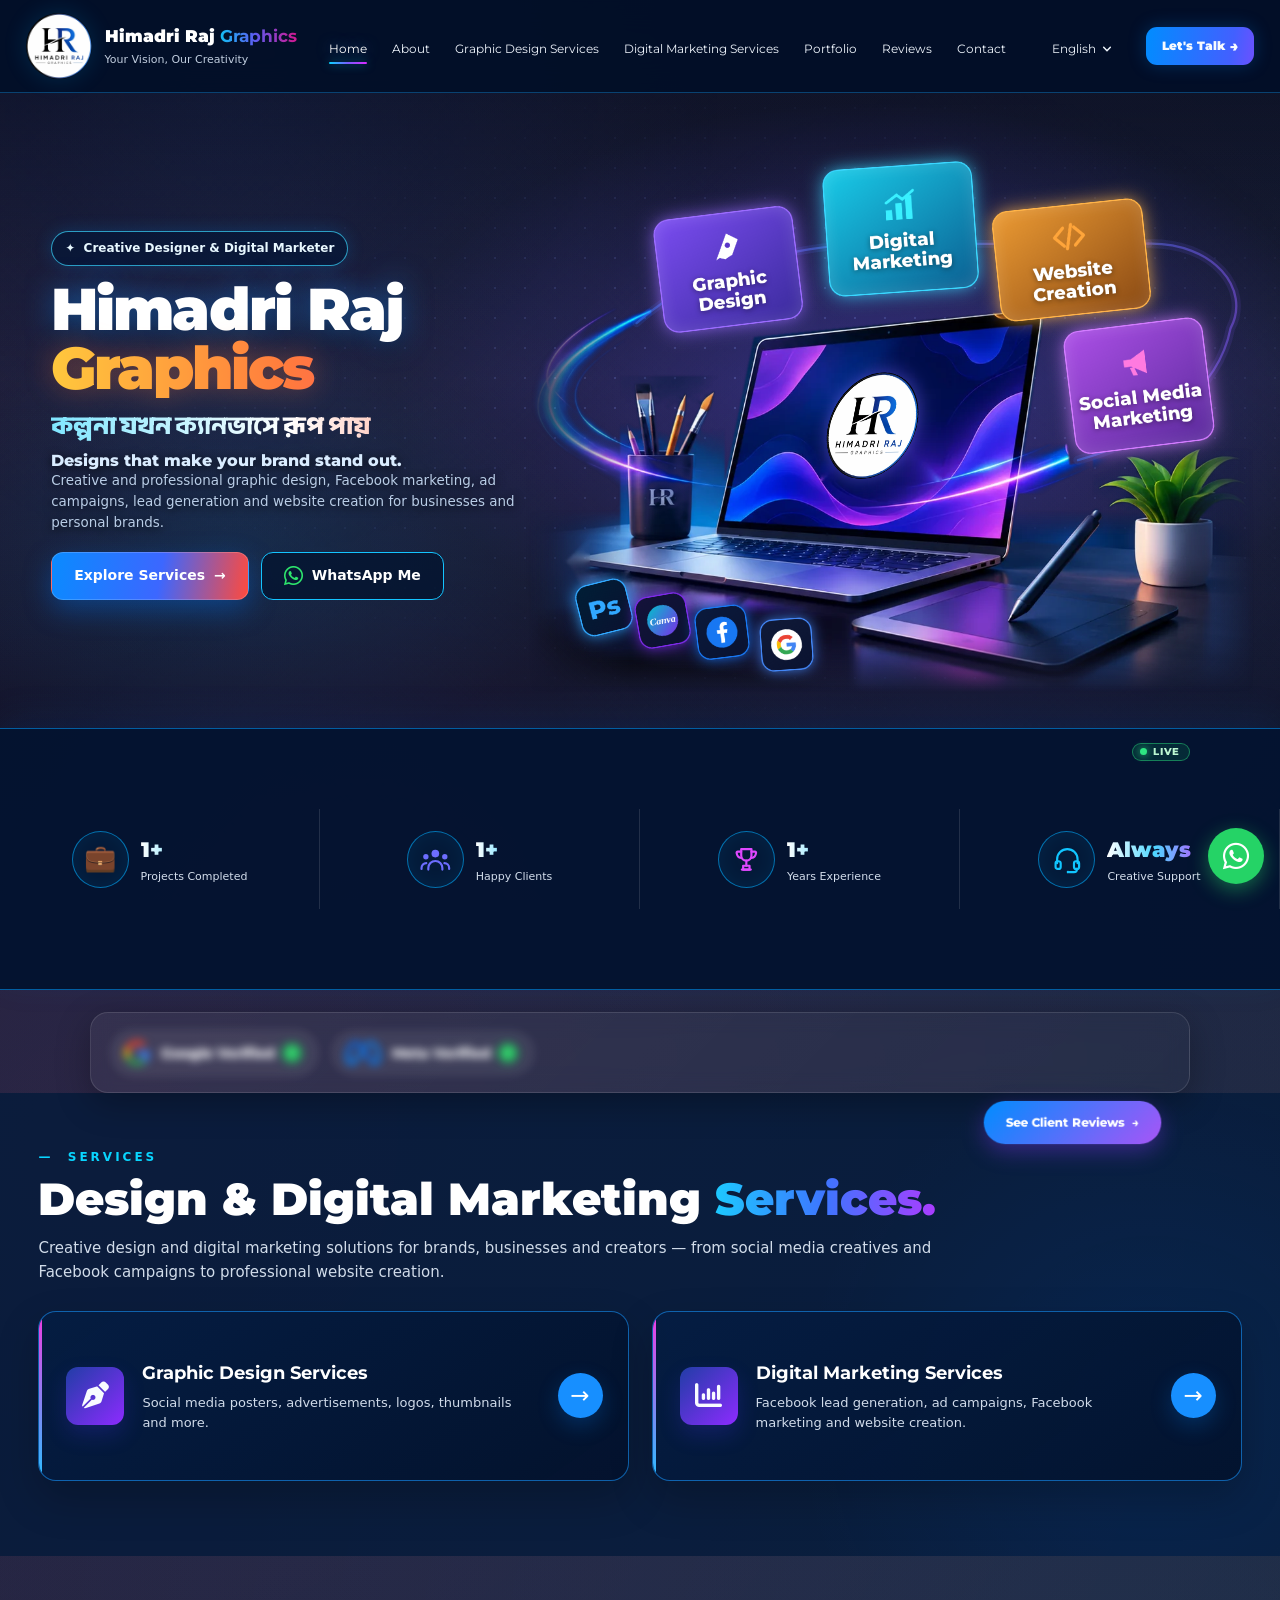
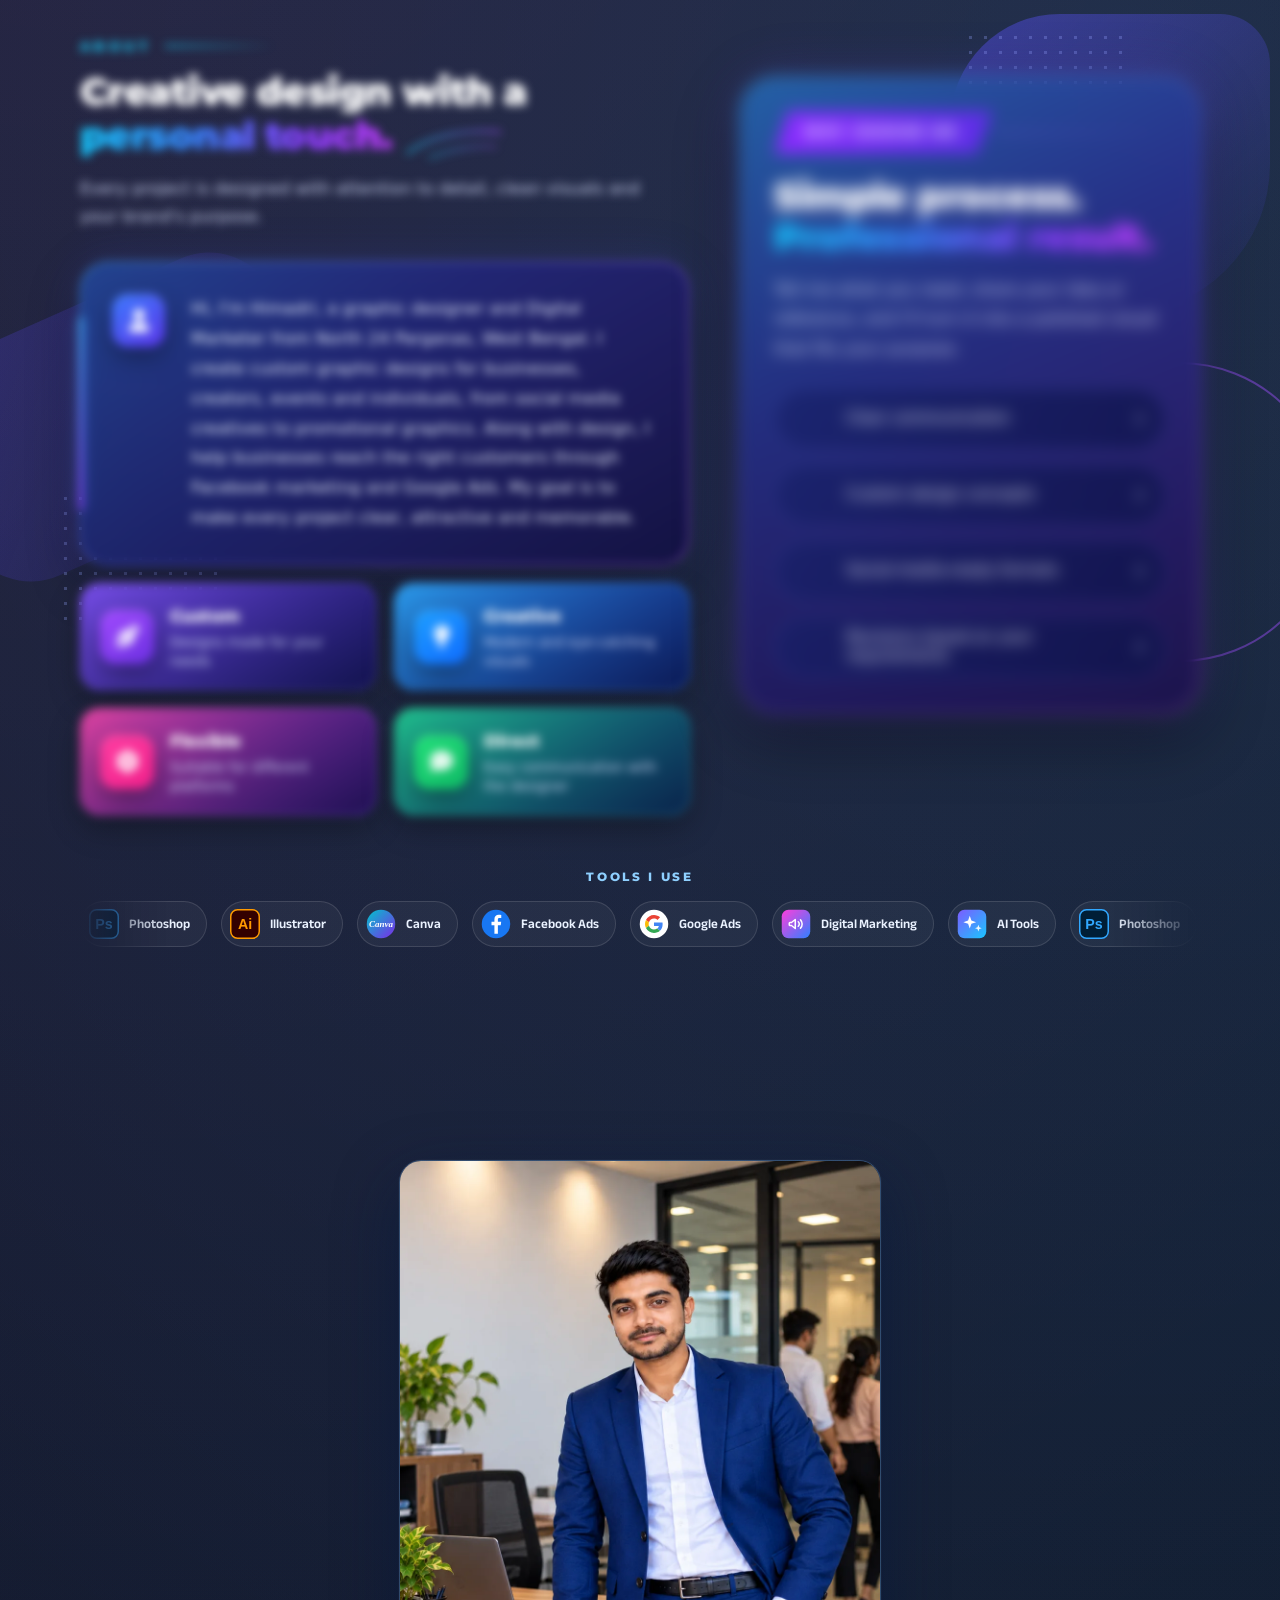
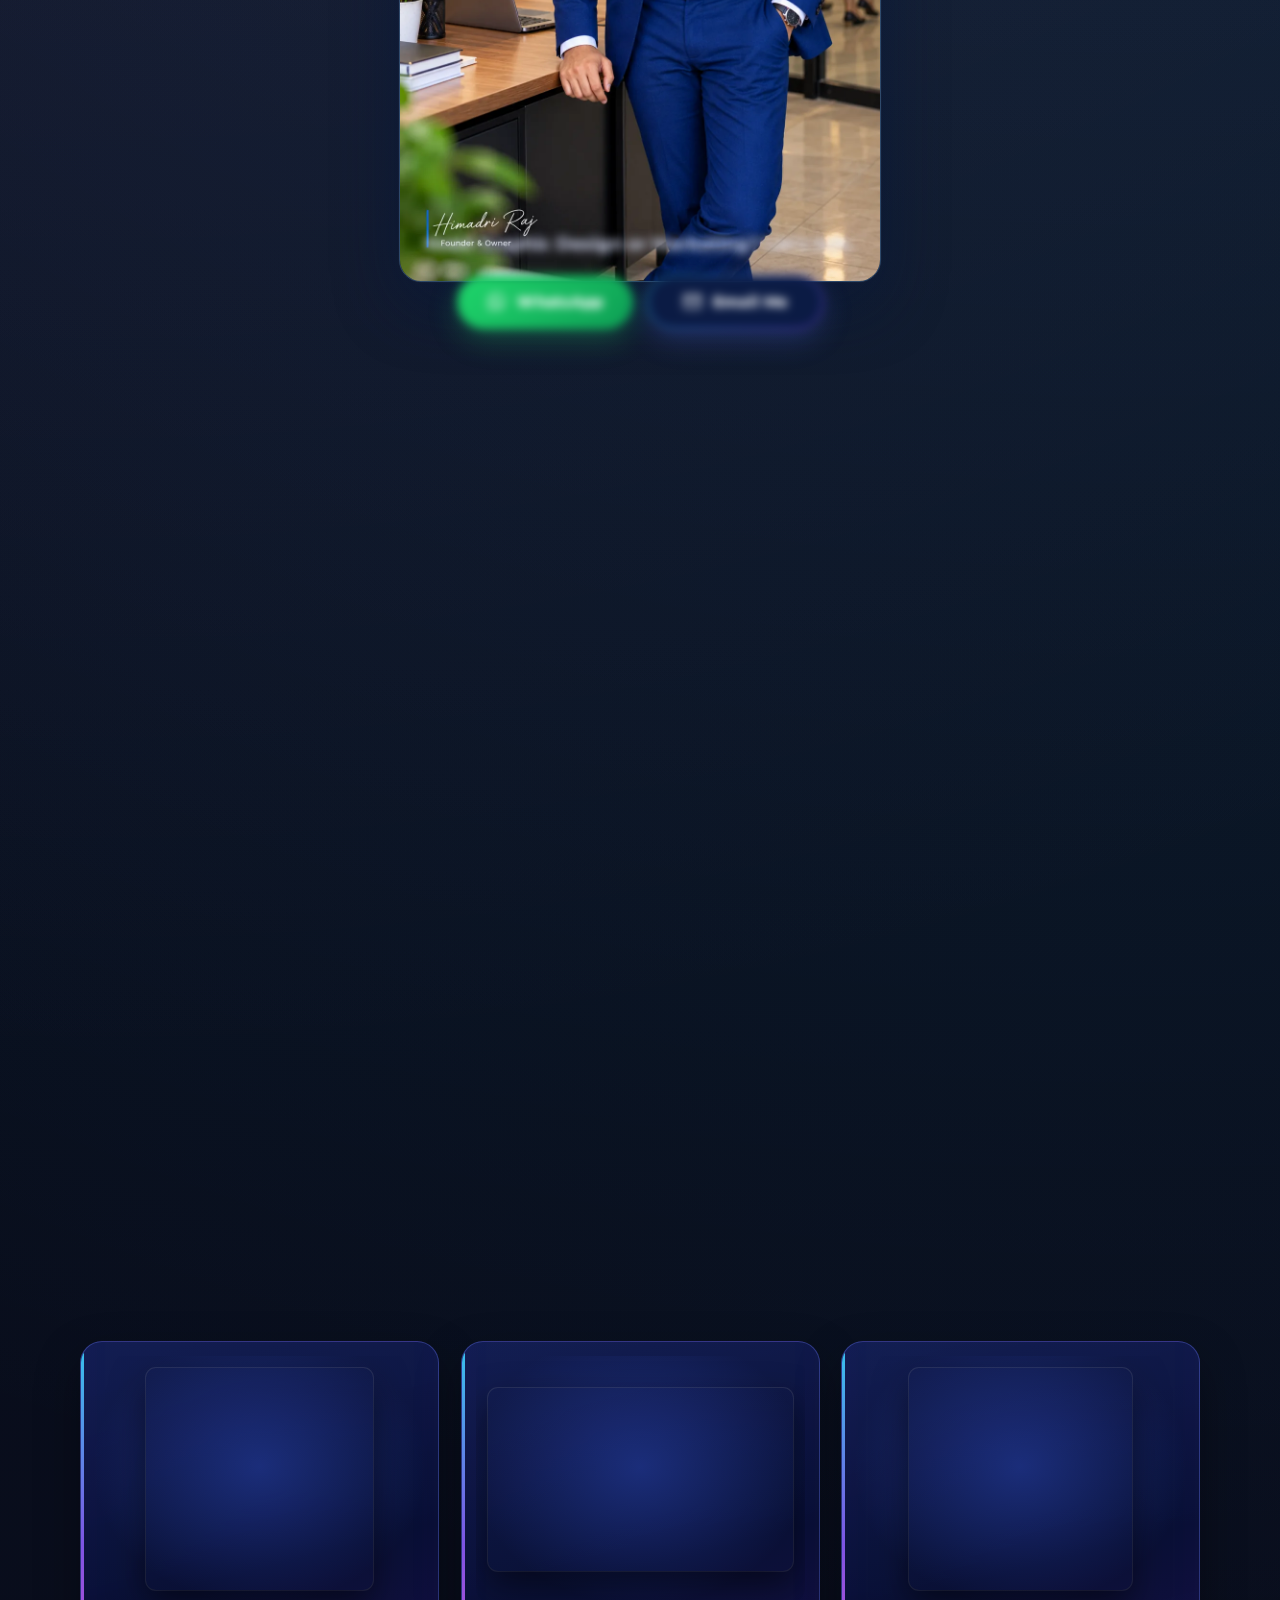
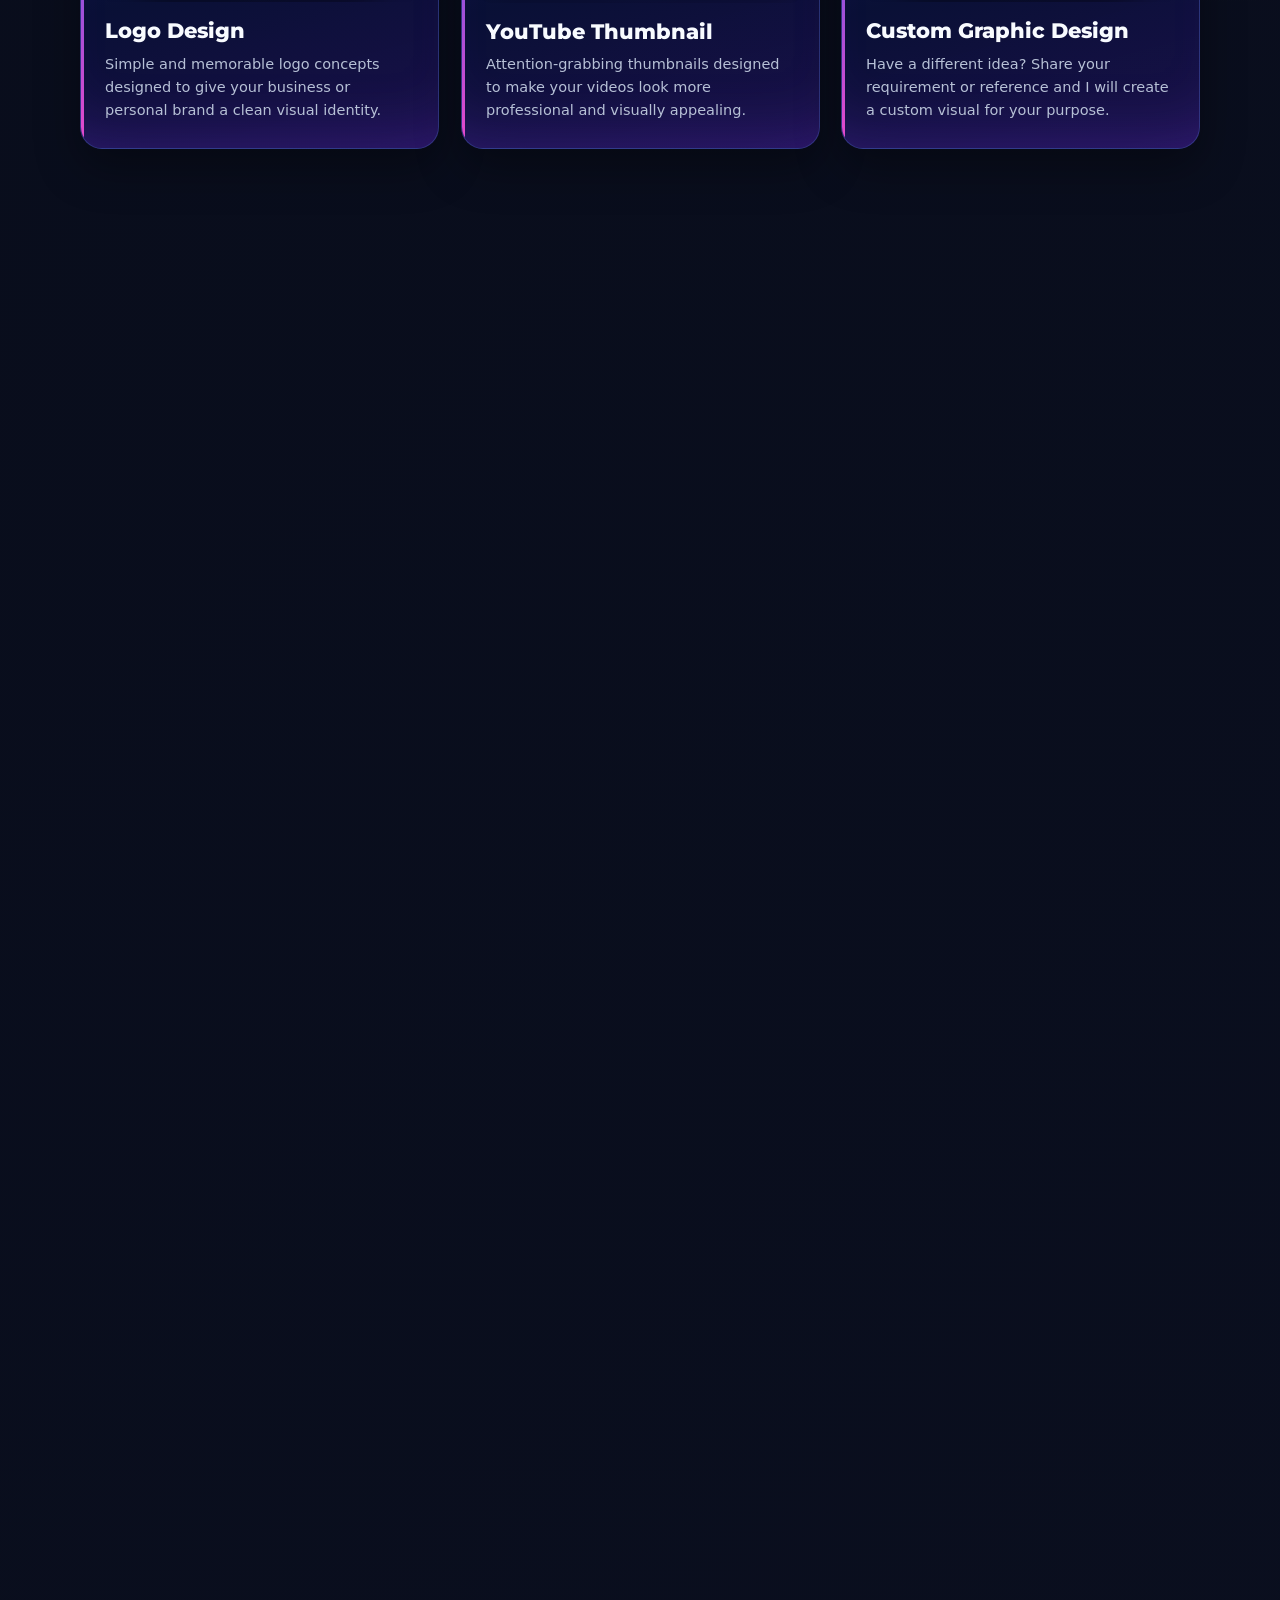
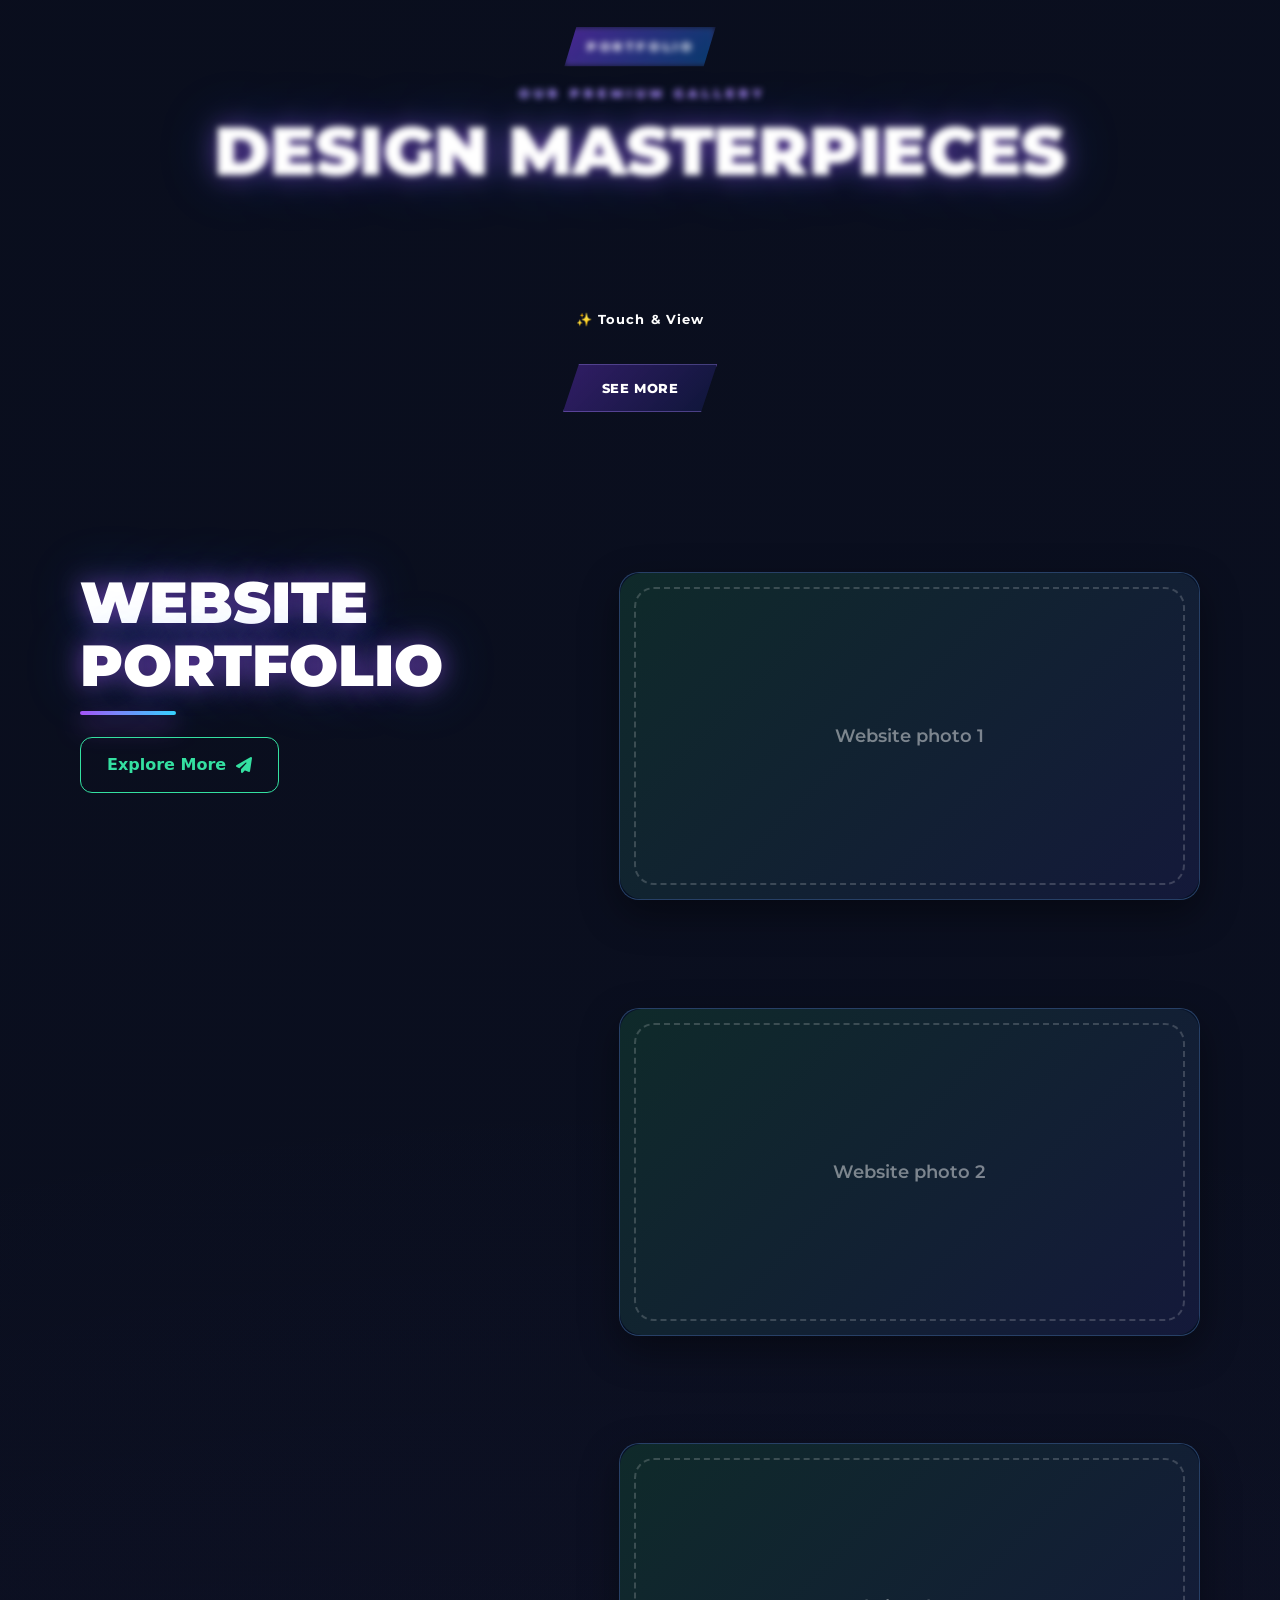
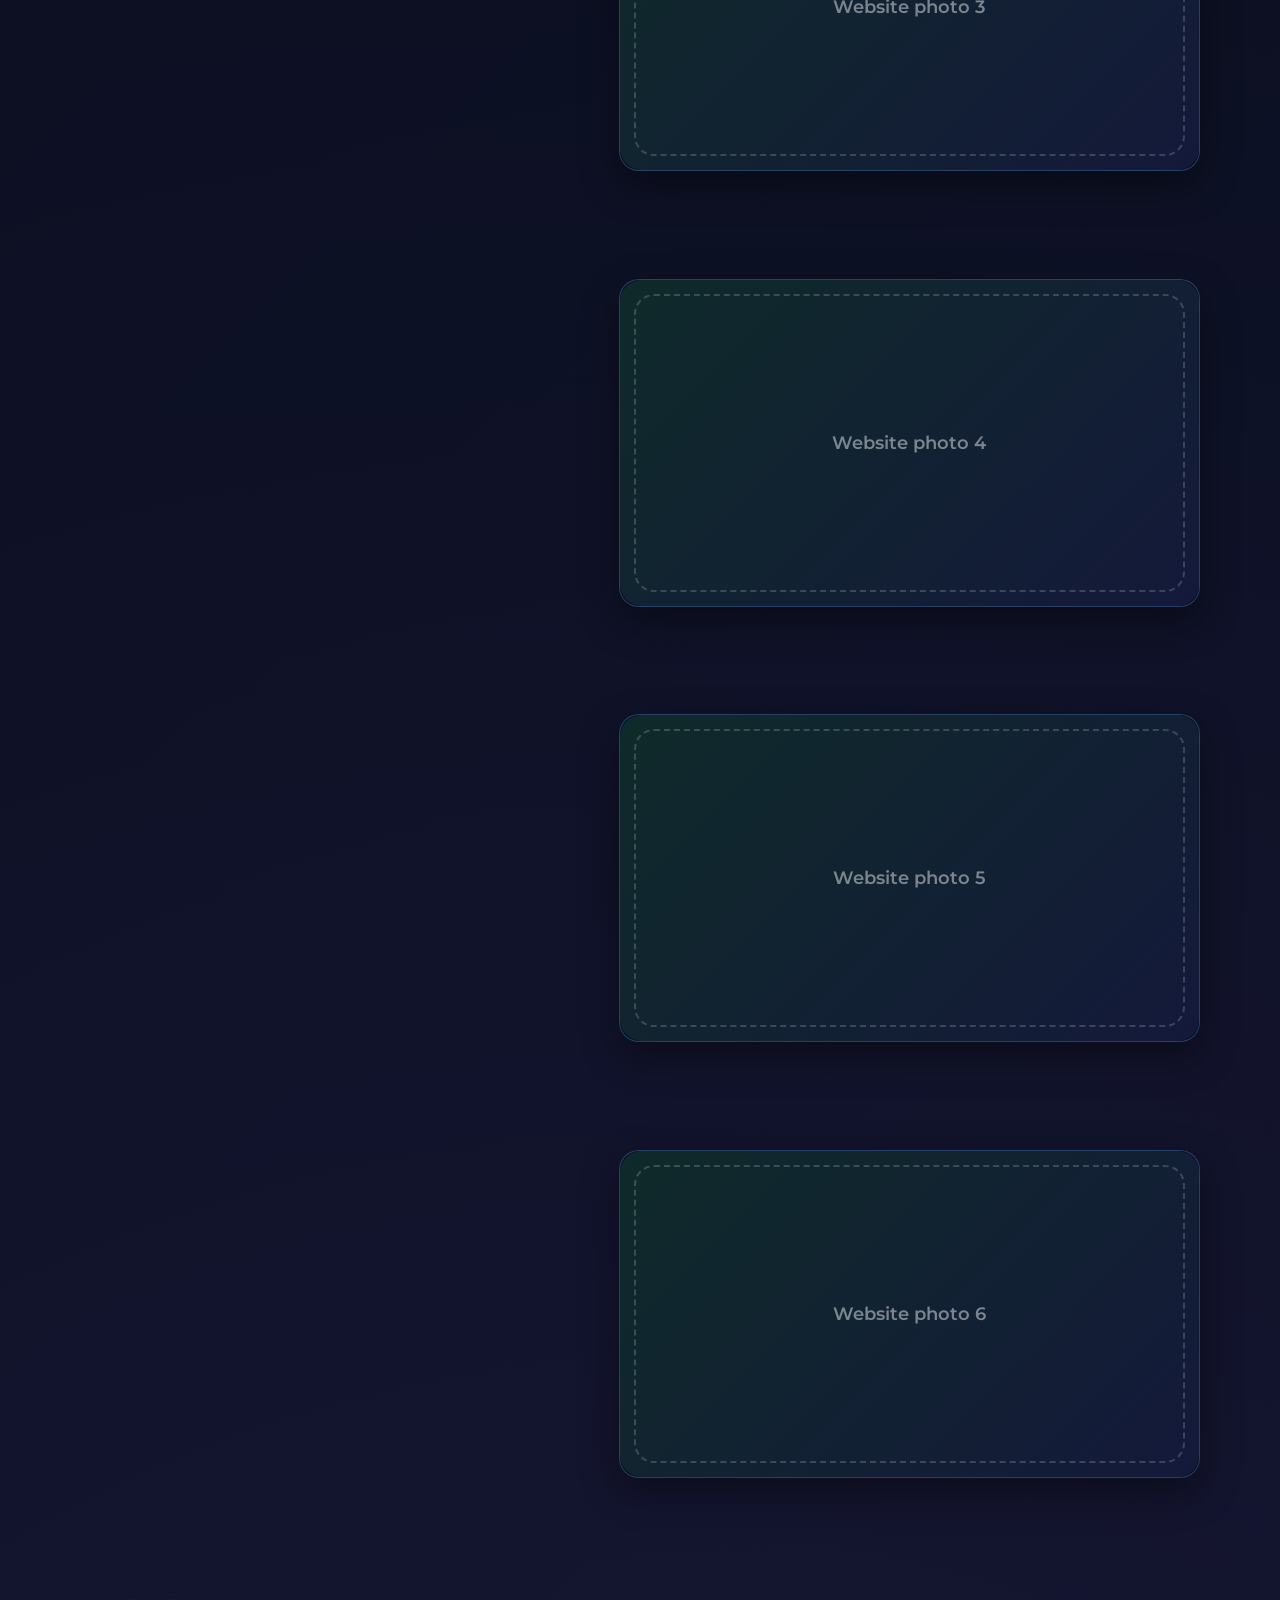
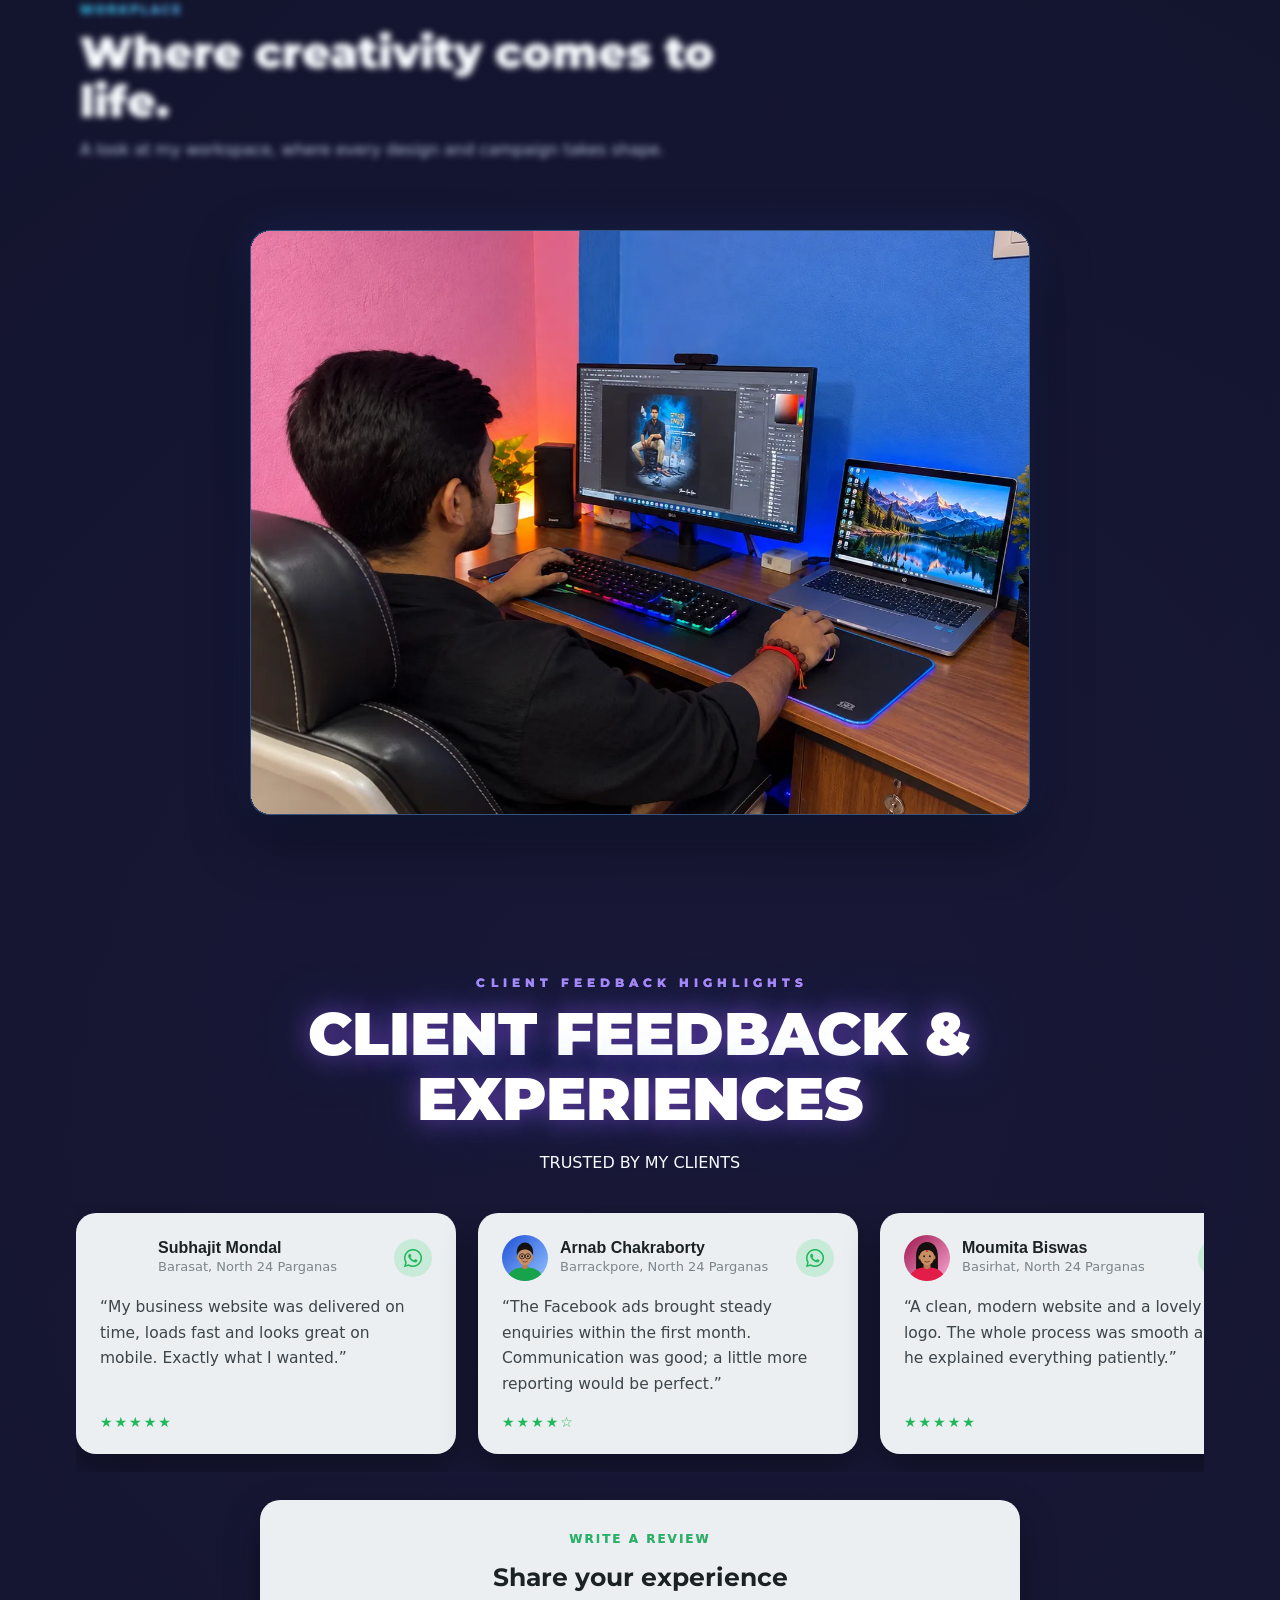
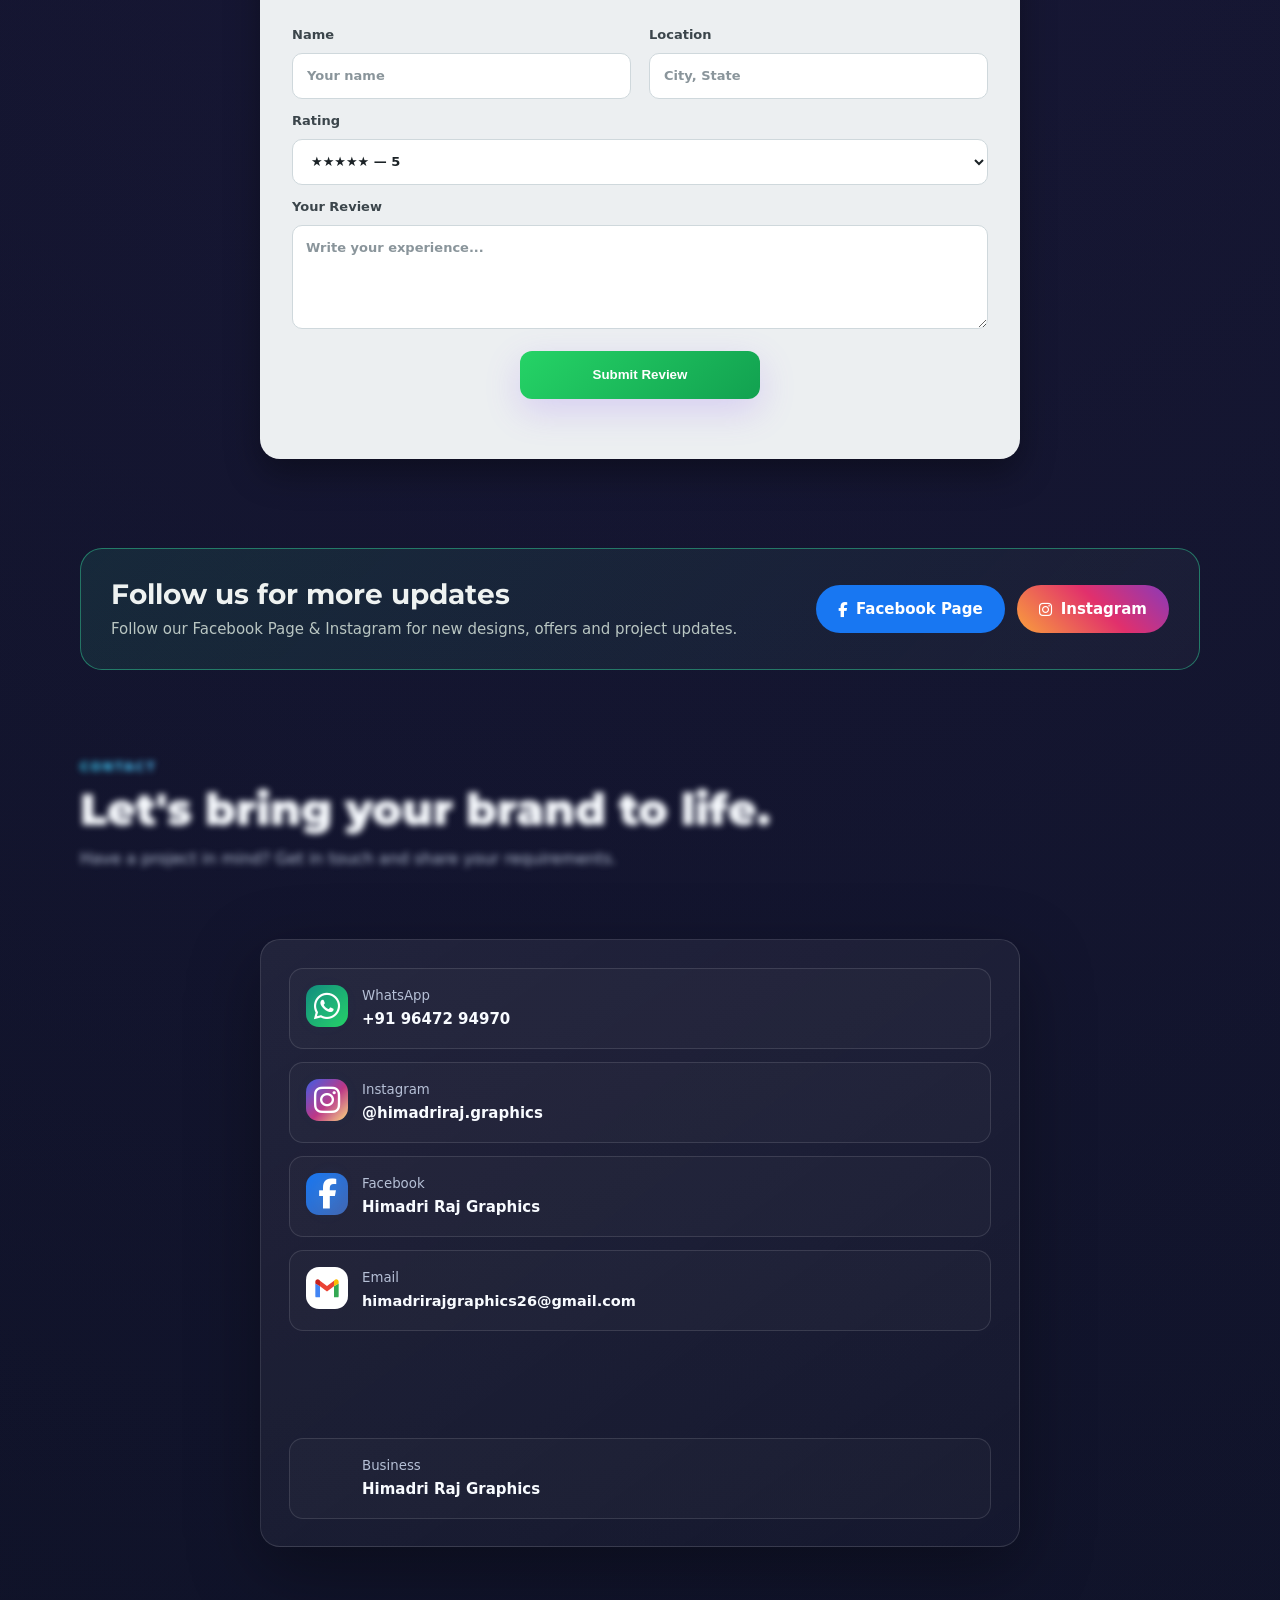
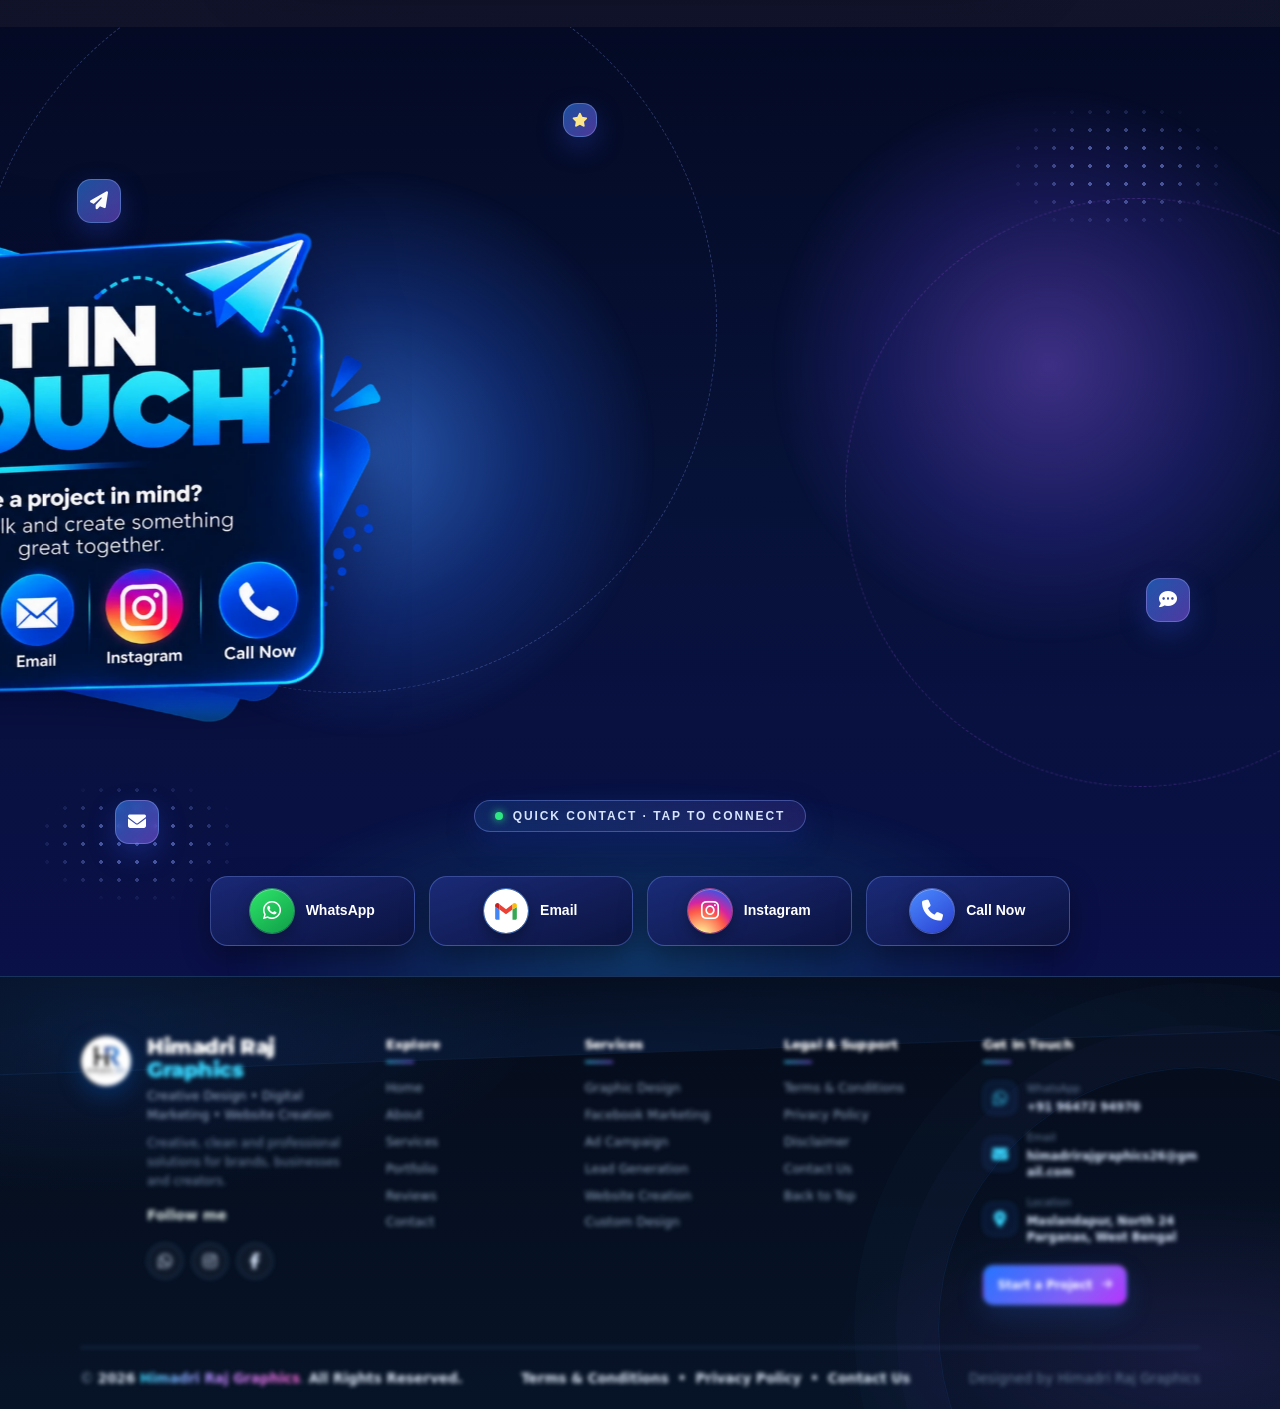
==== commit 3240e634: "Add files via upload" ====
--- a/index.html
+++ b/index.html
@@ -4109,10 +4109,8 @@
   <section id="web-portfolio" aria-label="Website Portfolio">
   <div class="wrap wp-layout">
     <div class="wp-left">
-      <div class="wp-kicker"><i class="fa-solid fa-crown"></i> Recent Project</div>
-      <h2>Website Portfolio</h2>
-      <p>Allow me to utilize my skills in your company, and I assure you of delivering exceptional results that will drive growth, foster innovation, and elevate the organization to unprecedented heights of success and expansion.</p>
-      <a class="wp-more" href="#contact">Explore More <i class="fa-solid fa-paper-plane"></i></a>
+      <h2 data-en="Website Portfolio" data-bn="ওয়েবসাইট পোর্টফোলিও">Website Portfolio</h2>
+      <a class="wp-more" href="#contact"><span data-en="Explore More" data-bn="আরও দেখুন">Explore More</span> <i class="fa-solid fa-paper-plane"></i></a>
     </div>
     <div class="wp-stack" id="wpStack"><div class="wp-card"><div class="wp-frame"><span class="wp-ph">Website photo 1</span><img class="wp-img" src="images/web-1.webp" alt="" loading="lazy" decoding="async" onerror="this.remove()"></div><h3 class="wp-title"></h3></div><div class="wp-card"><div class="wp-frame"><span class="wp-ph">Website photo 2</span><img class="wp-img" src="images/web-2.webp" alt="" loading="lazy" decoding="async" onerror="this.remove()"></div><h3 class="wp-title"></h3></div><div class="wp-card"><div class="wp-frame"><span class="wp-ph">Website photo 3</span><img class="wp-img" src="images/web-3.webp" alt="" loading="lazy" decoding="async" onerror="this.remove()"></div><h3 class="wp-title"></h3></div><div class="wp-card"><div class="wp-frame"><span class="wp-ph">Website photo 4</span><img class="wp-img" src="images/web-4.webp" alt="" loading="lazy" decoding="async" onerror="this.remove()"></div><h3 class="wp-title"></h3></div><div class="wp-card"><div class="wp-frame"><span class="wp-ph">Website photo 5</span><img class="wp-img" src="images/web-5.webp" alt="" loading="lazy" decoding="async" onerror="this.remove()"></div><h3 class="wp-title"></h3></div><div class="wp-card"><div class="wp-frame"><span class="wp-ph">Website photo 6</span><img class="wp-img" src="images/web-6.webp" alt="" loading="lazy" decoding="async" onerror="this.remove()"></div><h3 class="wp-title"></h3></div></div>
   </div>
@@ -4138,16 +4136,16 @@
   <!-- REVIEWS -->
   <section id="reviews">
     <div class="wrap">
-      <div class="mp-head fb-head"><div class="kicker">CLIENT FEEDBACK HIGHLIGHTS</div><h2>Client Feedback &amp; Experiences</h2><div class="mp-label fb-tag">TRUSTED BY MY CLIENTS</div></div>
-      <div class="fb-marquee" id="fbMarquee"><div class="fb-track" id="fbTrack"><article class="fb-card"><div class="fb-top"><img class="fb-av" src="data:image/svg+xml;utf8,%3Csvg%20xmlns%3D%27http%3A//www.w3.org/2000/svg%27%20viewBox%3D%270%200%2080%2080%27%3E%3Cdefs%3E%3ClinearGradient%20id%3D%27g%27%20x1%3D%270%27%20y1%3D%270%27%20x2%3D%271%27%20y2%3D%271%27%3E%3Cstop%20offset%3D%270%27%20stop-color%3D%27%230f766e%27/%3E%3Cstop%20offset%3D%271%27%20stop-color%3D%27%235eead4%27/%3E%3C/linearGradient%3E%3C/defs%3E%3Crect%20width%3D%2780%27%20height%3D%2780%27%20fill%3D%27url%28%23g%29%27/%3E%3Cpath%20d%3D%27M8%2080c2-17%2014-24%2032-24s30%207%2032%2024z%27%20fill%3D%27%232563eb%27/%3E%3Crect%20x%3D%2735%27%20y%3D%2748%27%20width%3D%2710%27%20height%3D%2711%27%20rx%3D%274%27%20fill%3D%27%23b97b52%27/%3E%3Cellipse%20cx%3D%2740%27%20cy%3D%2738%27%20rx%3D%2712.5%27%20ry%3D%2714.5%27%20fill%3D%27%23c98f63%27/%3E%3Cellipse%20cx%3D%2727.5%27%20cy%3D%2739%27%20rx%3D%272.2%27%20ry%3D%273.6%27%20fill%3D%27%23c08558%27/%3E%3Cellipse%20cx%3D%2752.5%27%20cy%3D%2739%27%20rx%3D%272.2%27%20ry%3D%273.6%27%20fill%3D%27%23c08558%27/%3E%3Cpath%20d%3D%27M26%2035c-2-14%206-22%2014-22s16%208%2014%2022c-2-6-7-10-14-10s-12%204-14%2010z%27%20fill%3D%27%2314100d%27/%3E%3Ccircle%20cx%3D%2735%27%20cy%3D%2737%27%20r%3D%271.7%27%20fill%3D%27%231b1b1b%27/%3E%3Ccircle%20cx%3D%2745%27%20cy%3D%2737%27%20r%3D%271.7%27%20fill%3D%27%231b1b1b%27/%3E%3Cpath%20d%3D%27M36%2046q4%203%208%200%27%20stroke%3D%27%237a3b2a%27%20stroke-width%3D%271.6%27%20fill%3D%27none%27%20stroke-linecap%3D%27round%27/%3E%3Cpath%20d%3D%27M33%2043q7-4%2014%200q-4%203-7%201q-3%202-7-1z%27%20fill%3D%27%2314100d%27/%3E%3C/svg%3E" alt="" width="46" height="46" loading="lazy"><div class="fb-who"><b>Rahul Das</b><span>Kolkata, West Bengal</span></div><i class="fa-brands fa-whatsapp fb-wa" aria-hidden="true"></i></div><p>“The design was exactly what I was looking for. Very creative, professional and delivered beautifully.”</p><div class="fb-stars" aria-label="5 out of 5">★★★★★</div></article><article class="fb-card"><div class="fb-top"><img class="fb-av" src="data:image/svg+xml;utf8,%3Csvg%20xmlns%3D%27http%3A//www.w3.org/2000/svg%27%20viewBox%3D%270%200%2080%2080%27%3E%3Cdefs%3E%3ClinearGradient%20id%3D%27g%27%20x1%3D%270%27%20y1%3D%270%27%20x2%3D%271%27%20y2%3D%271%27%3E%3Cstop%20offset%3D%270%27%20stop-color%3D%27%231d4ed8%27/%3E%3Cstop%20offset%3D%271%27%20stop-color%3D%27%2393c5fd%27/%3E%3C/linearGradient%3E%3C/defs%3E%3Crect%20width%3D%2780%27%20height%3D%2780%27%20fill%3D%27url%28%23g%29%27/%3E%3Cpath%20d%3D%27M8%2080c2-17%2014-24%2032-24s30%207%2032%2024z%27%20fill%3D%27%2316a34a%27/%3E%3Crect%20x%3D%2735%27%20y%3D%2748%27%20width%3D%2710%27%20height%3D%2711%27%20rx%3D%274%27%20fill%3D%27%23b97b52%27/%3E%3Cellipse%20cx%3D%2740%27%20cy%3D%2738%27%20rx%3D%2712.5%27%20ry%3D%2714.5%27%20fill%3D%27%23c98f63%27/%3E%3Cellipse%20cx%3D%2727.5%27%20cy%3D%2739%27%20rx%3D%272.2%27%20ry%3D%273.6%27%20fill%3D%27%23c08558%27/%3E%3Cellipse%20cx%3D%2752.5%27%20cy%3D%2739%27%20rx%3D%272.2%27%20ry%3D%273.6%27%20fill%3D%27%23c08558%27/%3E%3Cpath%20d%3D%27M26%2035c-2-14%206-22%2014-22s16%208%2014%2022c-2-6-7-10-14-10s-12%204-14%2010z%27%20fill%3D%27%2314100d%27/%3E%3Ccircle%20cx%3D%2735%27%20cy%3D%2737%27%20r%3D%271.7%27%20fill%3D%27%231b1b1b%27/%3E%3Ccircle%20cx%3D%2745%27%20cy%3D%2737%27%20r%3D%271.7%27%20fill%3D%27%231b1b1b%27/%3E%3Cpath%20d%3D%27M36%2046q4%203%208%200%27%20stroke%3D%27%237a3b2a%27%20stroke-width%3D%271.6%27%20fill%3D%27none%27%20stroke-linecap%3D%27round%27/%3E%3Cg%20fill%3D%27none%27%20stroke%3D%27%23222%27%20stroke-width%3D%271.4%27%3E%3Ccircle%20cx%3D%2735%27%20cy%3D%2737%27%20r%3D%274.5%27/%3E%3Ccircle%20cx%3D%2745%27%20cy%3D%2737%27%20r%3D%274.5%27/%3E%3Cpath%20d%3D%27M39.5%2037h1%27/%3E%3C/g%3E%3C/svg%3E" alt="" width="46" height="46" loading="lazy"><div class="fb-who"><b>Sayan Roy</b><span>Barasat, West Bengal</span></div><i class="fa-brands fa-whatsapp fb-wa" aria-hidden="true"></i></div><p>“Very good communication and a creative approach. The poster design looked amazing.”</p><div class="fb-stars" aria-label="5 out of 5">★★★★★</div></article><article class="fb-card"><div class="fb-top"><img class="fb-av" src="data:image/svg+xml;utf8,%3Csvg%20xmlns%3D%27http%3A//www.w3.org/2000/svg%27%20viewBox%3D%270%200%2080%2080%27%3E%3Cdefs%3E%3ClinearGradient%20id%3D%27g%27%20x1%3D%270%27%20y1%3D%270%27%20x2%3D%271%27%20y2%3D%271%27%3E%3Cstop%20offset%3D%270%27%20stop-color%3D%27%239d174d%27/%3E%3Cstop%20offset%3D%271%27%20stop-color%3D%27%23f9a8d4%27/%3E%3C/linearGradient%3E%3C/defs%3E%3Crect%20width%3D%2780%27%20height%3D%2780%27%20fill%3D%27url%28%23g%29%27/%3E%3Cpath%20d%3D%27M21%2038c0-17%208-26%2019-26s19%209%2019%2026v24c-5%203-9%203-13%201V42H34v21c-4%202-8%202-13-1z%27%20fill%3D%27%2314100d%27/%3E%3Cpath%20d%3D%27M8%2080c2-17%2014-24%2032-24s30%207%2032%2024z%27%20fill%3D%27%23e11d48%27/%3E%3Crect%20x%3D%2735%27%20y%3D%2748%27%20width%3D%2710%27%20height%3D%2711%27%20rx%3D%274%27%20fill%3D%27%23b97b52%27/%3E%3Cellipse%20cx%3D%2740%27%20cy%3D%2738%27%20rx%3D%2712.5%27%20ry%3D%2714.5%27%20fill%3D%27%23c98f63%27/%3E%3Cellipse%20cx%3D%2727.5%27%20cy%3D%2739%27%20rx%3D%272.2%27%20ry%3D%273.6%27%20fill%3D%27%23c08558%27/%3E%3Cellipse%20cx%3D%2752.5%27%20cy%3D%2739%27%20rx%3D%272.2%27%20ry%3D%273.6%27%20fill%3D%27%23c08558%27/%3E%3Cpath%20d%3D%27M26%2034c0-10%206-17%2014-17s14%207%2014%2017c-4-5-8-8-14-8s-10%203-14%208z%27%20fill%3D%27%2314100d%27/%3E%3Ccircle%20cx%3D%2735%27%20cy%3D%2737%27%20r%3D%271.7%27%20fill%3D%27%231b1b1b%27/%3E%3Ccircle%20cx%3D%2745%27%20cy%3D%2737%27%20r%3D%271.7%27%20fill%3D%27%231b1b1b%27/%3E%3Cpath%20d%3D%27M36%2046q4%203%208%200%27%20stroke%3D%27%237a3b2a%27%20stroke-width%3D%271.6%27%20fill%3D%27none%27%20stroke-linecap%3D%27round%27/%3E%3Ccircle%20cx%3D%2740%27%20cy%3D%2728%27%20r%3D%271.7%27%20fill%3D%27%23d6223a%27/%3E%3C/svg%3E" alt="" width="46" height="46" loading="lazy"><div class="fb-who"><b>Priya Ghosh</b><span>Kolkata, West Bengal</span></div><i class="fa-brands fa-whatsapp fb-wa" aria-hidden="true"></i></div><p>“I really liked the logo design. Clean, modern and perfectly matched my requirements.”</p><div class="fb-stars" aria-label="5 out of 5">★★★★★</div></article><article class="fb-card"><div class="fb-top"><img class="fb-av" src="data:image/svg+xml;utf8,%3Csvg%20xmlns%3D%27http%3A//www.w3.org/2000/svg%27%20viewBox%3D%270%200%2080%2080%27%3E%3Cdefs%3E%3ClinearGradient%20id%3D%27g%27%20x1%3D%270%27%20y1%3D%270%27%20x2%3D%271%27%20y2%3D%271%27%3E%3Cstop%20offset%3D%270%27%20stop-color%3D%27%236d28d9%27/%3E%3Cstop%20offset%3D%271%27%20stop-color%3D%27%23c4b5fd%27/%3E%3C/linearGradient%3E%3C/defs%3E%3Crect%20width%3D%2780%27%20height%3D%2780%27%20fill%3D%27url%28%23g%29%27/%3E%3Cpath%20d%3D%27M21%2038c0-17%208-26%2019-26s19%209%2019%2026v24c-5%203-9%203-13%201V42H34v21c-4%202-8%202-13-1z%27%20fill%3D%27%2314100d%27/%3E%3Cpath%20d%3D%27M8%2080c2-17%2014-24%2032-24s30%207%2032%2024z%27%20fill%3D%27%237c3aed%27/%3E%3Crect%20x%3D%2735%27%20y%3D%2748%27%20width%3D%2710%27%20height%3D%2711%27%20rx%3D%274%27%20fill%3D%27%23b97b52%27/%3E%3Cellipse%20cx%3D%2740%27%20cy%3D%2738%27%20rx%3D%2712.5%27%20ry%3D%2714.5%27%20fill%3D%27%23c98f63%27/%3E%3Cellipse%20cx%3D%2727.5%27%20cy%3D%2739%27%20rx%3D%272.2%27%20ry%3D%273.6%27%20fill%3D%27%23c08558%27/%3E%3Cellipse%20cx%3D%2752.5%27%20cy%3D%2739%27%20rx%3D%272.2%27%20ry%3D%273.6%27%20fill%3D%27%23c08558%27/%3E%3Cpath%20d%3D%27M26%2034c0-10%206-17%2014-17s14%207%2014%2017c-4-5-8-8-14-8s-10%203-14%208z%27%20fill%3D%27%2314100d%27/%3E%3Ccircle%20cx%3D%2740%27%20cy%3D%2713%27%20r%3D%277%27%20fill%3D%27%2314100d%27/%3E%3Ccircle%20cx%3D%2735%27%20cy%3D%2737%27%20r%3D%271.7%27%20fill%3D%27%231b1b1b%27/%3E%3Ccircle%20cx%3D%2745%27%20cy%3D%2737%27%20r%3D%271.7%27%20fill%3D%27%231b1b1b%27/%3E%3Cpath%20d%3D%27M36%2046q4%203%208%200%27%20stroke%3D%27%237a3b2a%27%20stroke-width%3D%271.6%27%20fill%3D%27none%27%20stroke-linecap%3D%27round%27/%3E%3Ccircle%20cx%3D%2740%27%20cy%3D%2728%27%20r%3D%271.7%27%20fill%3D%27%23d6223a%27/%3E%3C/svg%3E" alt="" width="46" height="46" loading="lazy"><div class="fb-who"><b>Ananya Sen</b><span>Kolkata, West Bengal</span></div><i class="fa-brands fa-whatsapp fb-wa" aria-hidden="true"></i></div><p>“The Facebook campaign support was clear and professional. The lead generation setup helped us reach the right audience and get better enquiries.”</p><div class="fb-stars" aria-label="5 out of 5">★★★★★</div></article></div></div>
+      <div class="mp-head fb-head"><div class="kicker" data-en="CLIENT FEEDBACK HIGHLIGHTS" data-bn="ক্লায়েন্টদের ফিডব্যাক হাইলাইটস">CLIENT FEEDBACK HIGHLIGHTS</div><h2 data-en="Client Feedback &amp; Experiences" data-bn="ক্লায়েন্টদের মতামত ও অভিজ্ঞতা">Client Feedback &amp; Experiences</h2><div class="mp-label fb-tag" data-en="TRUSTED BY MY CLIENTS" data-bn="ক্লায়েন্টদের আস্থা">TRUSTED BY MY CLIENTS</div></div>
+      <div class="fb-marquee" id="fbMarquee"><div class="fb-track" id="fbTrack"><article class="fb-card"><div class="fb-top"><img class="fb-av" src="data:image/svg+xml;utf8,%3Csvg%20xmlns%3D%27http%3A//www.w3.org/2000/svg%27%20viewBox%3D%270%200%2080%2080%27%3E%3Cdefs%3E%3ClinearGradient%20id%3D%27g%27%20x1%3D%270%27%20y1%3D%270%27%20x2%3D%271%27%20y2%3D%271%27%3E%3Cstop%20offset%3D%270%27%20stop-color%3D%27%230f766e%27/%3E%3Cstop%20offset%3D%271%27%20stop-color%3D%27%235eead4%27/%3E%3C/linearGradient%3E%3C/defs%3E%3Crect%20width%3D%2780%27%20height%3D%2780%27%20fill%3D%27url%28%23g%29%27/%3E%3Cpath%20d%3D%27M8%2080c2-17%2014-24%2032-24s30%207%2032%2024z%27%20fill%3D%27%232563eb%27/%3E%3Crect%20x%3D%2735%27%20y%3D%2748%27%20width%3D%2710%27%20height%3D%2711%27%20rx%3D%274%27%20fill%3D%27%23b97b52%27/%3E%3Cellipse%20cx%3D%2740%27%20cy%3D%2738%27%20rx%3D%2712.5%27%20ry%3D%2714.5%27%20fill%3D%27%23c98f63%27/%3E%3Cellipse%20cx%3D%2727.5%27%20cy%3D%2739%27%20rx%3D%272.2%27%20ry%3D%273.6%27%20fill%3D%27%23c08558%27/%3E%3Cellipse%20cx%3D%2752.5%27%20cy%3D%2739%27%20rx%3D%272.2%27%20ry%3D%273.6%27%20fill%3D%27%23c08558%27/%3E%3Cpath%20d%3D%27M26%2035c-2-14%206-22%2014-22s16%208%2014%2022c-2-6-7-10-14-10s-12%204-14%2010z%27%20fill%3D%27%2314100d%27/%3E%3Ccircle%20cx%3D%2735%27%20cy%3D%2737%27%20r%3D%271.7%27%20fill%3D%27%231b1b1b%27/%3E%3Ccircle%20cx%3D%2745%27%20cy%3D%2737%27%20r%3D%271.7%27%20fill%3D%27%231b1b1b%27/%3E%3Cpath%20d%3D%27M36%2046q4%203%208%200%27%20stroke%3D%27%237a3b2a%27%20stroke-width%3D%271.6%27%20fill%3D%27none%27%20stroke-linecap%3D%27round%27/%3E%3Cpath%20d%3D%27M33%2043q7-4%2014%200q-4%203-7%201q-3%202-7-1z%27%20fill%3D%27%2314100d%27/%3E%3C/svg%3E" alt="" width="46" height="46" loading="lazy"><div class="fb-who"><b data-en="Subhajit Mondal" data-bn="সুভজিৎ মণ্ডল">Subhajit Mondal</b><span data-en="Barasat, North 24 Parganas" data-bn="বারাসাত, উত্তর ২৪ পরগনা">Barasat, North 24 Parganas</span></div><i class="fa-brands fa-whatsapp fb-wa" aria-hidden="true"></i></div><p data-en="“My business website was delivered on time, loads fast and looks great on mobile. Exactly what I wanted.”" data-bn="“আমার ব্যবসার ওয়েবসাইট সময়মতো পেয়েছি, খুব দ্রুত লোড হয় আর মোবাইলেও দারুণ দেখায়। ঠিক যেমনটা চেয়েছিলাম।”">“My business website was delivered on time, loads fast and looks great on mobile. Exactly what I wanted.”</p><div class="fb-stars" aria-label="5 out of 5">★★★★★</div></article><article class="fb-card"><div class="fb-top"><img class="fb-av" src="data:image/svg+xml;utf8,%3Csvg%20xmlns%3D%27http%3A//www.w3.org/2000/svg%27%20viewBox%3D%270%200%2080%2080%27%3E%3Cdefs%3E%3ClinearGradient%20id%3D%27g%27%20x1%3D%270%27%20y1%3D%270%27%20x2%3D%271%27%20y2%3D%271%27%3E%3Cstop%20offset%3D%270%27%20stop-color%3D%27%231d4ed8%27/%3E%3Cstop%20offset%3D%271%27%20stop-color%3D%27%2393c5fd%27/%3E%3C/linearGradient%3E%3C/defs%3E%3Crect%20width%3D%2780%27%20height%3D%2780%27%20fill%3D%27url%28%23g%29%27/%3E%3Cpath%20d%3D%27M8%2080c2-17%2014-24%2032-24s30%207%2032%2024z%27%20fill%3D%27%2316a34a%27/%3E%3Crect%20x%3D%2735%27%20y%3D%2748%27%20width%3D%2710%27%20height%3D%2711%27%20rx%3D%274%27%20fill%3D%27%23b97b52%27/%3E%3Cellipse%20cx%3D%2740%27%20cy%3D%2738%27%20rx%3D%2712.5%27%20ry%3D%2714.5%27%20fill%3D%27%23c98f63%27/%3E%3Cellipse%20cx%3D%2727.5%27%20cy%3D%2739%27%20rx%3D%272.2%27%20ry%3D%273.6%27%20fill%3D%27%23c08558%27/%3E%3Cellipse%20cx%3D%2752.5%27%20cy%3D%2739%27%20rx%3D%272.2%27%20ry%3D%273.6%27%20fill%3D%27%23c08558%27/%3E%3Cpath%20d%3D%27M26%2035c-2-14%206-22%2014-22s16%208%2014%2022c-2-6-7-10-14-10s-12%204-14%2010z%27%20fill%3D%27%2314100d%27/%3E%3Ccircle%20cx%3D%2735%27%20cy%3D%2737%27%20r%3D%271.7%27%20fill%3D%27%231b1b1b%27/%3E%3Ccircle%20cx%3D%2745%27%20cy%3D%2737%27%20r%3D%271.7%27%20fill%3D%27%231b1b1b%27/%3E%3Cpath%20d%3D%27M36%2046q4%203%208%200%27%20stroke%3D%27%237a3b2a%27%20stroke-width%3D%271.6%27%20fill%3D%27none%27%20stroke-linecap%3D%27round%27/%3E%3Cg%20fill%3D%27none%27%20stroke%3D%27%23222%27%20stroke-width%3D%271.4%27%3E%3Ccircle%20cx%3D%2735%27%20cy%3D%2737%27%20r%3D%274.5%27/%3E%3Ccircle%20cx%3D%2745%27%20cy%3D%2737%27%20r%3D%274.5%27/%3E%3Cpath%20d%3D%27M39.5%2037h1%27/%3E%3C/g%3E%3C/svg%3E" alt="" width="46" height="46" loading="lazy"><div class="fb-who"><b data-en="Arnab Chakraborty" data-bn="অর্ণব চক্রবর্তী">Arnab Chakraborty</b><span data-en="Barrackpore, North 24 Parganas" data-bn="ব্যারাকপুর, উত্তর ২৪ পরগনা">Barrackpore, North 24 Parganas</span></div><i class="fa-brands fa-whatsapp fb-wa" aria-hidden="true"></i></div><p data-en="“The Facebook ads brought steady enquiries within the first month. Communication was good; a little more reporting would be perfect.”" data-bn="“ফেসবুক অ্যাডে প্রথম মাসেই নিয়মিত অনেক ইনকোয়ারি পেয়েছি। যোগাযোগ ভালো ছিল, তবে রিপোর্টিং আরেকটু থাকলে আরও ভালো হতো।”">“The Facebook ads brought steady enquiries within the first month. Communication was good; a little more reporting would be perfect.”</p><div class="fb-stars" aria-label="4 out of 5">★★★★☆</div></article><article class="fb-card"><div class="fb-top"><img class="fb-av" src="data:image/svg+xml;utf8,%3Csvg%20xmlns%3D%27http%3A//www.w3.org/2000/svg%27%20viewBox%3D%270%200%2080%2080%27%3E%3Cdefs%3E%3ClinearGradient%20id%3D%27g%27%20x1%3D%270%27%20y1%3D%270%27%20x2%3D%271%27%20y2%3D%271%27%3E%3Cstop%20offset%3D%270%27%20stop-color%3D%27%239d174d%27/%3E%3Cstop%20offset%3D%271%27%20stop-color%3D%27%23f9a8d4%27/%3E%3C/linearGradient%3E%3C/defs%3E%3Crect%20width%3D%2780%27%20height%3D%2780%27%20fill%3D%27url%28%23g%29%27/%3E%3Cpath%20d%3D%27M21%2038c0-17%208-26%2019-26s19%209%2019%2026v24c-5%203-9%203-13%201V42H34v21c-4%202-8%202-13-1z%27%20fill%3D%27%2314100d%27/%3E%3Cpath%20d%3D%27M8%2080c2-17%2014-24%2032-24s30%207%2032%2024z%27%20fill%3D%27%23e11d48%27/%3E%3Crect%20x%3D%2735%27%20y%3D%2748%27%20width%3D%2710%27%20height%3D%2711%27%20rx%3D%274%27%20fill%3D%27%23b97b52%27/%3E%3Cellipse%20cx%3D%2740%27%20cy%3D%2738%27%20rx%3D%2712.5%27%20ry%3D%2714.5%27%20fill%3D%27%23c98f63%27/%3E%3Cellipse%20cx%3D%2727.5%27%20cy%3D%2739%27%20rx%3D%272.2%27%20ry%3D%273.6%27%20fill%3D%27%23c08558%27/%3E%3Cellipse%20cx%3D%2752.5%27%20cy%3D%2739%27%20rx%3D%272.2%27%20ry%3D%273.6%27%20fill%3D%27%23c08558%27/%3E%3Cpath%20d%3D%27M26%2034c0-10%206-17%2014-17s14%207%2014%2017c-4-5-8-8-14-8s-10%203-14%208z%27%20fill%3D%27%2314100d%27/%3E%3Ccircle%20cx%3D%2735%27%20cy%3D%2737%27%20r%3D%271.7%27%20fill%3D%27%231b1b1b%27/%3E%3Ccircle%20cx%3D%2745%27%20cy%3D%2737%27%20r%3D%271.7%27%20fill%3D%27%231b1b1b%27/%3E%3Cpath%20d%3D%27M36%2046q4%203%208%200%27%20stroke%3D%27%237a3b2a%27%20stroke-width%3D%271.6%27%20fill%3D%27none%27%20stroke-linecap%3D%27round%27/%3E%3Ccircle%20cx%3D%2740%27%20cy%3D%2728%27%20r%3D%271.7%27%20fill%3D%27%23d6223a%27/%3E%3C/svg%3E" alt="" width="46" height="46" loading="lazy"><div class="fb-who"><b data-en="Moumita Biswas" data-bn="মৌমিতা বিশ্বাস">Moumita Biswas</b><span data-en="Basirhat, North 24 Parganas" data-bn="বসিরহাট, উত্তর ২৪ পরগনা">Basirhat, North 24 Parganas</span></div><i class="fa-brands fa-whatsapp fb-wa" aria-hidden="true"></i></div><p data-en="“A clean, modern website and a lovely logo. The whole process was smooth and he explained everything patiently.”" data-bn="“পরিচ্ছন্ন, আধুনিক ওয়েবসাইট আর সুন্দর একটা লোগো। পুরো কাজ খুব সহজে হয়েছে, আর সবকিছু ধৈর্য ধরে বুঝিয়ে দিয়েছেন।”">“A clean, modern website and a lovely logo. The whole process was smooth and he explained everything patiently.”</p><div class="fb-stars" aria-label="5 out of 5">★★★★★</div></article><article class="fb-card"><div class="fb-top"><img class="fb-av" src="data:image/svg+xml;utf8,%3Csvg%20xmlns%3D%27http%3A//www.w3.org/2000/svg%27%20viewBox%3D%270%200%2080%2080%27%3E%3Cdefs%3E%3ClinearGradient%20id%3D%27g%27%20x1%3D%270%27%20y1%3D%270%27%20x2%3D%271%27%20y2%3D%271%27%3E%3Cstop%20offset%3D%270%27%20stop-color%3D%27%236d28d9%27/%3E%3Cstop%20offset%3D%271%27%20stop-color%3D%27%23c4b5fd%27/%3E%3C/linearGradient%3E%3C/defs%3E%3Crect%20width%3D%2780%27%20height%3D%2780%27%20fill%3D%27url%28%23g%29%27/%3E%3Cpath%20d%3D%27M21%2038c0-17%208-26%2019-26s19%209%2019%2026v24c-5%203-9%203-13%201V42H34v21c-4%202-8%202-13-1z%27%20fill%3D%27%2314100d%27/%3E%3Cpath%20d%3D%27M8%2080c2-17%2014-24%2032-24s30%207%2032%2024z%27%20fill%3D%27%237c3aed%27/%3E%3Crect%20x%3D%2735%27%20y%3D%2748%27%20width%3D%2710%27%20height%3D%2711%27%20rx%3D%274%27%20fill%3D%27%23b97b52%27/%3E%3Cellipse%20cx%3D%2740%27%20cy%3D%2738%27%20rx%3D%2712.5%27%20ry%3D%2714.5%27%20fill%3D%27%23c98f63%27/%3E%3Cellipse%20cx%3D%2727.5%27%20cy%3D%2739%27%20rx%3D%272.2%27%20ry%3D%273.6%27%20fill%3D%27%23c08558%27/%3E%3Cellipse%20cx%3D%2752.5%27%20cy%3D%2739%27%20rx%3D%272.2%27%20ry%3D%273.6%27%20fill%3D%27%23c08558%27/%3E%3Cpath%20d%3D%27M26%2034c0-10%206-17%2014-17s14%207%2014%2017c-4-5-8-8-14-8s-10%203-14%208z%27%20fill%3D%27%2314100d%27/%3E%3Ccircle%20cx%3D%2740%27%20cy%3D%2713%27%20r%3D%277%27%20fill%3D%27%2314100d%27/%3E%3Ccircle%20cx%3D%2735%27%20cy%3D%2737%27%20r%3D%271.7%27%20fill%3D%27%231b1b1b%27/%3E%3Ccircle%20cx%3D%2745%27%20cy%3D%2737%27%20r%3D%271.7%27%20fill%3D%27%231b1b1b%27/%3E%3Cpath%20d%3D%27M36%2046q4%203%208%200%27%20stroke%3D%27%237a3b2a%27%20stroke-width%3D%271.6%27%20fill%3D%27none%27%20stroke-linecap%3D%27round%27/%3E%3Ccircle%20cx%3D%2740%27%20cy%3D%2728%27%20r%3D%271.7%27%20fill%3D%27%23d6223a%27/%3E%3C/svg%3E" alt="" width="46" height="46" loading="lazy"><div class="fb-who"><b data-en="Sreeparna Dutta" data-bn="শ্রীপর্ণা দত্ত">Sreeparna Dutta</b><span data-en="Habra, North 24 Parganas" data-bn="হাবড়া, উত্তর ২৪ পরগনা">Habra, North 24 Parganas</span></div><i class="fa-brands fa-whatsapp fb-wa" aria-hidden="true"></i></div><p data-en="“Our digital marketing support was clear and professional. The lead setup helped us reach the right audience.”" data-bn="“ডিজিটাল মার্কেটিংয়ের সাপোর্ট পরিষ্কার ও পেশাদার ছিল। লিড সেটআপের ফলে আমরা সঠিক গ্রাহকদের কাছে পৌঁছাতে পেরেছি।”">“Our digital marketing support was clear and professional. The lead setup helped us reach the right audience.”</p><div class="fb-stars" aria-label="4 out of 5">★★★★☆</div></article><article class="fb-card"><div class="fb-top"><img class="fb-av" src="data:image/svg+xml;utf8,%3Csvg%20xmlns%3D%27http%3A//www.w3.org/2000/svg%27%20viewBox%3D%270%200%2080%2080%27%3E%3Cdefs%3E%3ClinearGradient%20id%3D%27g%27%20x1%3D%270%27%20y1%3D%270%27%20x2%3D%271%27%20y2%3D%271%27%3E%3Cstop%20offset%3D%270%27%20stop-color%3D%27%23b45309%27/%3E%3Cstop%20offset%3D%271%27%20stop-color%3D%27%23fcd34d%27/%3E%3C/linearGradient%3E%3C/defs%3E%3Crect%20width%3D%2780%27%20height%3D%2780%27%20fill%3D%27url%28%23g%29%27/%3E%3Cpath%20d%3D%27M8%2080c2-17%2014-24%2032-24s30%207%2032%2024z%27%20fill%3D%27%230ea5e9%27/%3E%3Crect%20x%3D%2735%27%20y%3D%2748%27%20width%3D%2710%27%20height%3D%2711%27%20rx%3D%274%27%20fill%3D%27%23b97b52%27/%3E%3Cellipse%20cx%3D%2740%27%20cy%3D%2738%27%20rx%3D%2712.5%27%20ry%3D%2714.5%27%20fill%3D%27%23c98f63%27/%3E%3Cellipse%20cx%3D%2727.5%27%20cy%3D%2739%27%20rx%3D%272.2%27%20ry%3D%273.6%27%20fill%3D%27%23c08558%27/%3E%3Cellipse%20cx%3D%2752.5%27%20cy%3D%2739%27%20rx%3D%272.2%27%20ry%3D%273.6%27%20fill%3D%27%23c08558%27/%3E%3Cpath%20d%3D%27M26%2035c-2-14%206-22%2014-22s16%208%2014%2022c-2-6-7-10-14-10s-12%204-14%2010z%27%20fill%3D%27%2314100d%27/%3E%3Ccircle%20cx%3D%2735%27%20cy%3D%2737%27%20r%3D%271.7%27%20fill%3D%27%231b1b1b%27/%3E%3Ccircle%20cx%3D%2745%27%20cy%3D%2737%27%20r%3D%271.7%27%20fill%3D%27%231b1b1b%27/%3E%3Cpath%20d%3D%27M36%2046q4%203%208%200%27%20stroke%3D%27%237a3b2a%27%20stroke-width%3D%271.6%27%20fill%3D%27none%27%20stroke-linecap%3D%27round%27/%3E%3C/svg%3E" alt="" width="46" height="46" loading="lazy"><div class="fb-who"><b data-en="Debashis Sarkar" data-bn="দেবাশীষ সরকার">Debashis Sarkar</b><span data-en="Bongaon, North 24 Parganas" data-bn="বনগাঁ, উত্তর ২৪ পরগনা">Bongaon, North 24 Parganas</span></div><i class="fa-brands fa-whatsapp fb-wa" aria-hidden="true"></i></div><p data-en="“Our new website and Google Ads setup brought more calls and orders. Honest advice and great follow-up.”" data-bn="“নতুন ওয়েবসাইট আর গুগল অ্যাড সেটআপের পর আমাদের ফোন ও অর্ডার দুটোই বেড়েছে। সৎ পরামর্শ আর দারুণ ফলো-আপ।”">“Our new website and Google Ads setup brought more calls and orders. Honest advice and great follow-up.”</p><div class="fb-stars" aria-label="5 out of 5">★★★★★</div></article><article class="fb-card"><div class="fb-top"><img class="fb-av" src="data:image/svg+xml;utf8,%3Csvg%20xmlns%3D%27http%3A//www.w3.org/2000/svg%27%20viewBox%3D%270%200%2080%2080%27%3E%3Cdefs%3E%3ClinearGradient%20id%3D%27g%27%20x1%3D%270%27%20y1%3D%270%27%20x2%3D%271%27%20y2%3D%271%27%3E%3Cstop%20offset%3D%270%27%20stop-color%3D%27%230e7490%27/%3E%3Cstop%20offset%3D%271%27%20stop-color%3D%27%2367e8f9%27/%3E%3C/linearGradient%3E%3C/defs%3E%3Crect%20width%3D%2780%27%20height%3D%2780%27%20fill%3D%27url%28%23g%29%27/%3E%3Cpath%20d%3D%27M21%2038c0-17%208-26%2019-26s19%209%2019%2026v24c-5%203-9%203-13%201V42H34v21c-4%202-8%202-13-1z%27%20fill%3D%27%2314100d%27/%3E%3Cpath%20d%3D%27M8%2080c2-17%2014-24%2032-24s30%207%2032%2024z%27%20fill%3D%27%23f59e0b%27/%3E%3Crect%20x%3D%2735%27%20y%3D%2748%27%20width%3D%2710%27%20height%3D%2711%27%20rx%3D%274%27%20fill%3D%27%23b97b52%27/%3E%3Cellipse%20cx%3D%2740%27%20cy%3D%2738%27%20rx%3D%2712.5%27%20ry%3D%2714.5%27%20fill%3D%27%23c98f63%27/%3E%3Cellipse%20cx%3D%2727.5%27%20cy%3D%2739%27%20rx%3D%272.2%27%20ry%3D%273.6%27%20fill%3D%27%23c08558%27/%3E%3Cellipse%20cx%3D%2752.5%27%20cy%3D%2739%27%20rx%3D%272.2%27%20ry%3D%273.6%27%20fill%3D%27%23c08558%27/%3E%3Cpath%20d%3D%27M26%2034c0-10%206-17%2014-17s14%207%2014%2017c-4-5-8-8-14-8s-10%203-14%208z%27%20fill%3D%27%2314100d%27/%3E%3Ccircle%20cx%3D%2735%27%20cy%3D%2737%27%20r%3D%271.7%27%20fill%3D%27%231b1b1b%27/%3E%3Ccircle%20cx%3D%2745%27%20cy%3D%2737%27%20r%3D%271.7%27%20fill%3D%27%231b1b1b%27/%3E%3Cpath%20d%3D%27M36%2046q4%203%208%200%27%20stroke%3D%27%237a3b2a%27%20stroke-width%3D%271.6%27%20fill%3D%27none%27%20stroke-linecap%3D%27round%27/%3E%3Ccircle%20cx%3D%2740%27%20cy%3D%2728%27%20r%3D%271.7%27%20fill%3D%27%23d6223a%27/%3E%3C/svg%3E" alt="" width="46" height="46" loading="lazy"><div class="fb-who"><b data-en="Tanushree Pal" data-bn="তনুশ্রী পাল">Tanushree Pal</b><span data-en="Dum Dum, North 24 Parganas" data-bn="দমদম, উত্তর ২৪ পরগনা">Dum Dum, North 24 Parganas</span></div><i class="fa-brands fa-whatsapp fb-wa" aria-hidden="true"></i></div><p data-en="“He built our website and handled social media marketing. Good design and good results; delivery took a little extra time.”" data-bn="“আমাদের ওয়েবসাইট বানিয়েছেন আর সোশ্যাল মিডিয়া মার্কেটিংও সামলেছেন। ডিজাইন ও ফল ভালো, শুধু ডেলিভারিতে একটু বেশি সময় লেগেছে।”">“He built our website and handled social media marketing. Good design and good results; delivery took a little extra time.”</p><div class="fb-stars" aria-label="4 out of 5">★★★★☆</div></article></div></div>
 
       <div class="card review-form-card fb-form">
-          <div class="kicker">Write a Review</div>
-          <h3>Share your experience</h3>
+          <div class="kicker" data-en="Write a Review" data-bn="রিভিউ লিখুন">Write a Review</div>
+          <h3 data-en="Share your experience" data-bn="আপনার অভিজ্ঞতা শেয়ার করুন">Share your experience</h3>
           <form id="reviewForm">
-            <label>Name<input type="text" required placeholder="Your name"></label>
-            <label>Location<input type="text" required placeholder="City, State"></label>
-            <label>Rating
+            <label><span data-en="Name" data-bn="নাম">Name</span><input type="text" required placeholder="Your name" data-ph-en="Your name" data-ph-bn="আপনার নাম"></label>
+            <label><span data-en="Location" data-bn="এলাকা">Location</span><input type="text" required placeholder="City, State" data-ph-en="City, State" data-ph-bn="শহর, জেলা"></label>
+            <label><span data-en="Rating" data-bn="রেটিং">Rating</span>
               <select required>
                 <option value="5">★★★★★ — 5</option>
                 <option value="4">★★★★☆ — 4</option>
@@ -4156,8 +4154,8 @@
                 <option value="1">★☆☆☆☆ — 1</option>
               </select>
             </label>
-            <label>Your Review<textarea required maxlength="500" placeholder="Write your experience..."></textarea></label>
-            <button class="btn btn-primary" type="submit">Submit Review</button>
+            <label><span data-en="Your Review" data-bn="আপনার রিভিউ">Your Review</span><textarea required maxlength="500" placeholder="Write your experience..." data-ph-en="Write your experience..." data-ph-bn="আপনার অভিজ্ঞতা লিখুন..."></textarea></label>
+            <button class="btn btn-primary" type="submit" data-en="Submit Review" data-bn="রিভিউ জমা দিন">Submit Review</button>
             <div id="reviewFormStatus" class="review-status" aria-live="polite"></div>
           </form>
         </div>
@@ -4745,8 +4743,7 @@
         items.forEach((item, i) => grid.appendChild(makeTile(item, i, true)));
         gridBuilt = true;
       }
-      slider.hidden = expanded;
-      grid.hidden = !expanded;
+      window.__mpSwap(slider, grid, expanded);
       moreBtn.setAttribute("aria-expanded", String(expanded));
       label.textContent = expanded ? "SEE LESS" : "SEE MORE";
       const hint = document.getElementById("mpHint");
@@ -4771,7 +4768,7 @@
     reviewForm.addEventListener("submit", e => {
       e.preventDefault();
       const status = document.getElementById("reviewFormStatus");
-      if (status) status.textContent = "Thank you for sharing your review!";
+      if (status) status.textContent = document.documentElement.lang==="bn" ? "আপনার রিভিউ শেয়ার করার জন্য ধন্যবাদ!" : "Thank you for sharing your review!";
       reviewForm.reset();
     });
   }
@@ -6040,5 +6037,49 @@
 });
 })();
 </script>
+<style id="v22-css">
+/* ===== v22 ===== */
+.wp-left h2{font:900 clamp(30px,4.6vw,58px)/1.08 Montserrat,Inter,sans-serif;text-transform:uppercase;color:#fff;text-shadow:0 0 26px rgba(168,85,247,.6),0 0 60px rgba(0,141,255,.3);margin:0 0 22px}
+.wp-left h2::after{content:"";display:block;width:96px;height:4px;margin-top:14px;border-radius:4px;background:linear-gradient(90deg,#a855f7,#39d7ff);box-shadow:0 8px 26px rgba(168,85,247,.85)}
+.mp-cell{animation:mpIn .7s cubic-bezier(.22,1,.36,1) both}
+@keyframes mpIn{from{opacity:0;transform:translateY(14px) scale(.96)}to{opacity:1;transform:none}}
+@media(max-width:900px){
+  #web-portfolio{padding-top:50px}
+  .wp-left{position:sticky;top:var(--wp-hdr,64px);z-index:6;padding:12px 10px 14px;margin:0 -10px;background:rgba(7,11,24,.96);backdrop-filter:blur(10px);border-bottom:1px solid rgba(168,85,247,.25);display:flex;flex-direction:column;align-items:center}
+  .wp-left h2{font-size:clamp(20px,6.2vw,28px);margin:0 0 10px}
+  .wp-left h2::after{width:60px;height:3px;margin:8px auto 0}
+  .wp-more{padding:8px 20px;font-size:14px}
+  .wp-card{position:sticky;top:calc(var(--wp-hdr,64px) + var(--wp-lh,110px) + 14px);z-index:1;margin-bottom:9vh}
+  .wp-frame{aspect-ratio:16/10;max-height:none}
+}
+</style>
+<script id="v22-js">
+(function(){
+window.__mpSwap=function(slider,grid,exp){
+  var from=exp?slider:grid,to=exp?grid:slider,h0=from.offsetHeight;
+  from.hidden=true;to.hidden=false;
+  if(matchMedia('(prefers-reduced-motion:reduce)').matches||!to.animate)return;
+  var h1=to.offsetHeight,ov=to.style.overflow;to.style.overflow='hidden';
+  var a=to.animate([{height:h0+'px',opacity:0},{height:h1+'px',opacity:1}],{duration:700,easing:'cubic-bezier(.22,1,.36,1)'});
+  a.onfinish=a.oncancel=function(){to.style.overflow=ov;};
+  if(exp)[].slice.call(grid.children).forEach(function(c,i){c.animate([{opacity:0,transform:'translateY(26px) scale(.92)'},{opacity:1,transform:'none'}],{duration:650,delay:Math.min(i*35,700),easing:'cubic-bezier(.22,1,.36,1)',fill:'backwards'});});
+};
+var root=document.documentElement;
+function vars(){
+  var h=document.querySelector('.ref-header'),v=0;
+  if(h){var p=getComputedStyle(h).position;if(p==='fixed'||p==='sticky')v=h.getBoundingClientRect().height;}
+  root.style.setProperty('--wp-hdr',v+'px');
+  var l=document.querySelector('.wp-left');if(l)root.style.setProperty('--wp-lh',l.offsetHeight+'px');
+}
+vars();addEventListener('resize',vars);addEventListener('load',vars);
+function sync(){
+  var bn=root.lang==='bn';
+  document.querySelectorAll('#reviews [data-en],#follow [data-en],#web-portfolio [data-en]').forEach(function(el){el.textContent=el.getAttribute(bn?'data-bn':'data-en');});
+  document.querySelectorAll('#reviews [data-ph-en]').forEach(function(el){el.placeholder=el.getAttribute(bn?'data-ph-bn':'data-ph-en');});
+  vars();
+}
+sync();new MutationObserver(sync).observe(root,{attributes:true,attributeFilter:['lang']});
+})();
+</script>
 </body>
 </html>
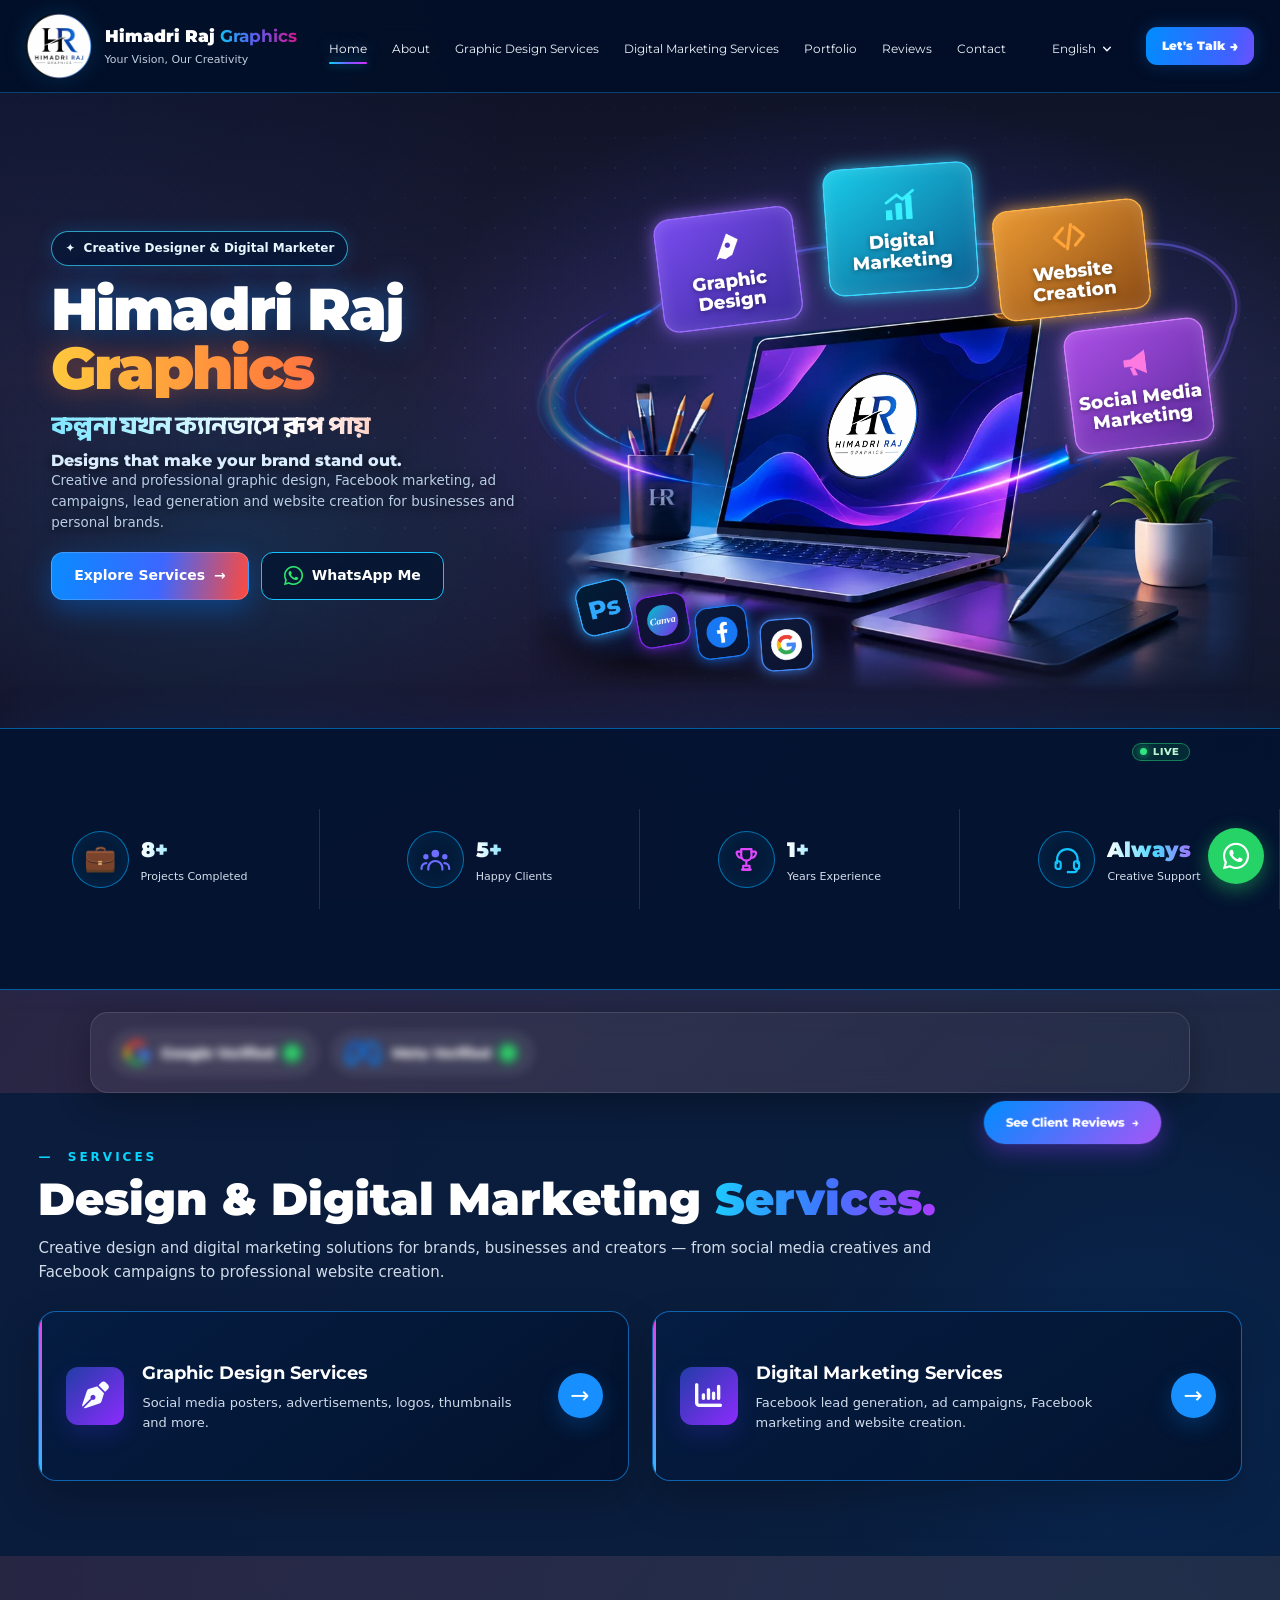
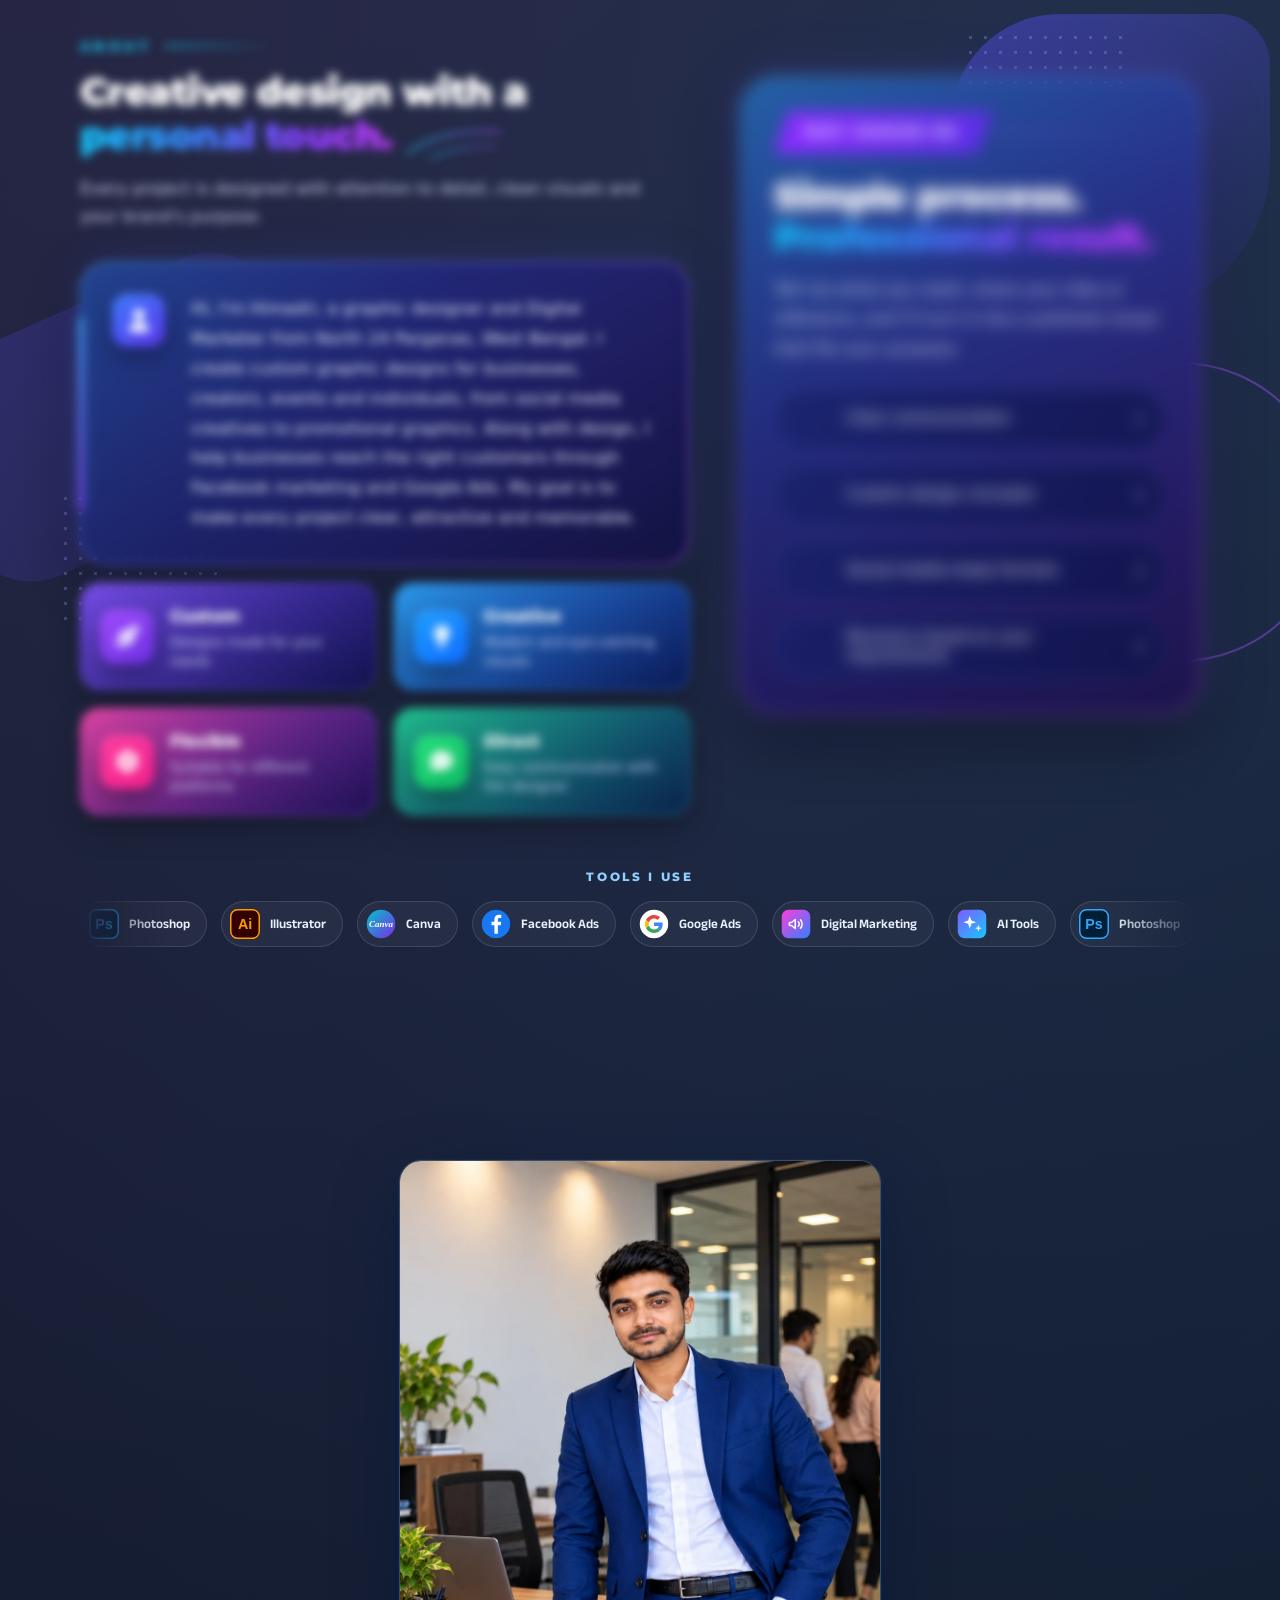
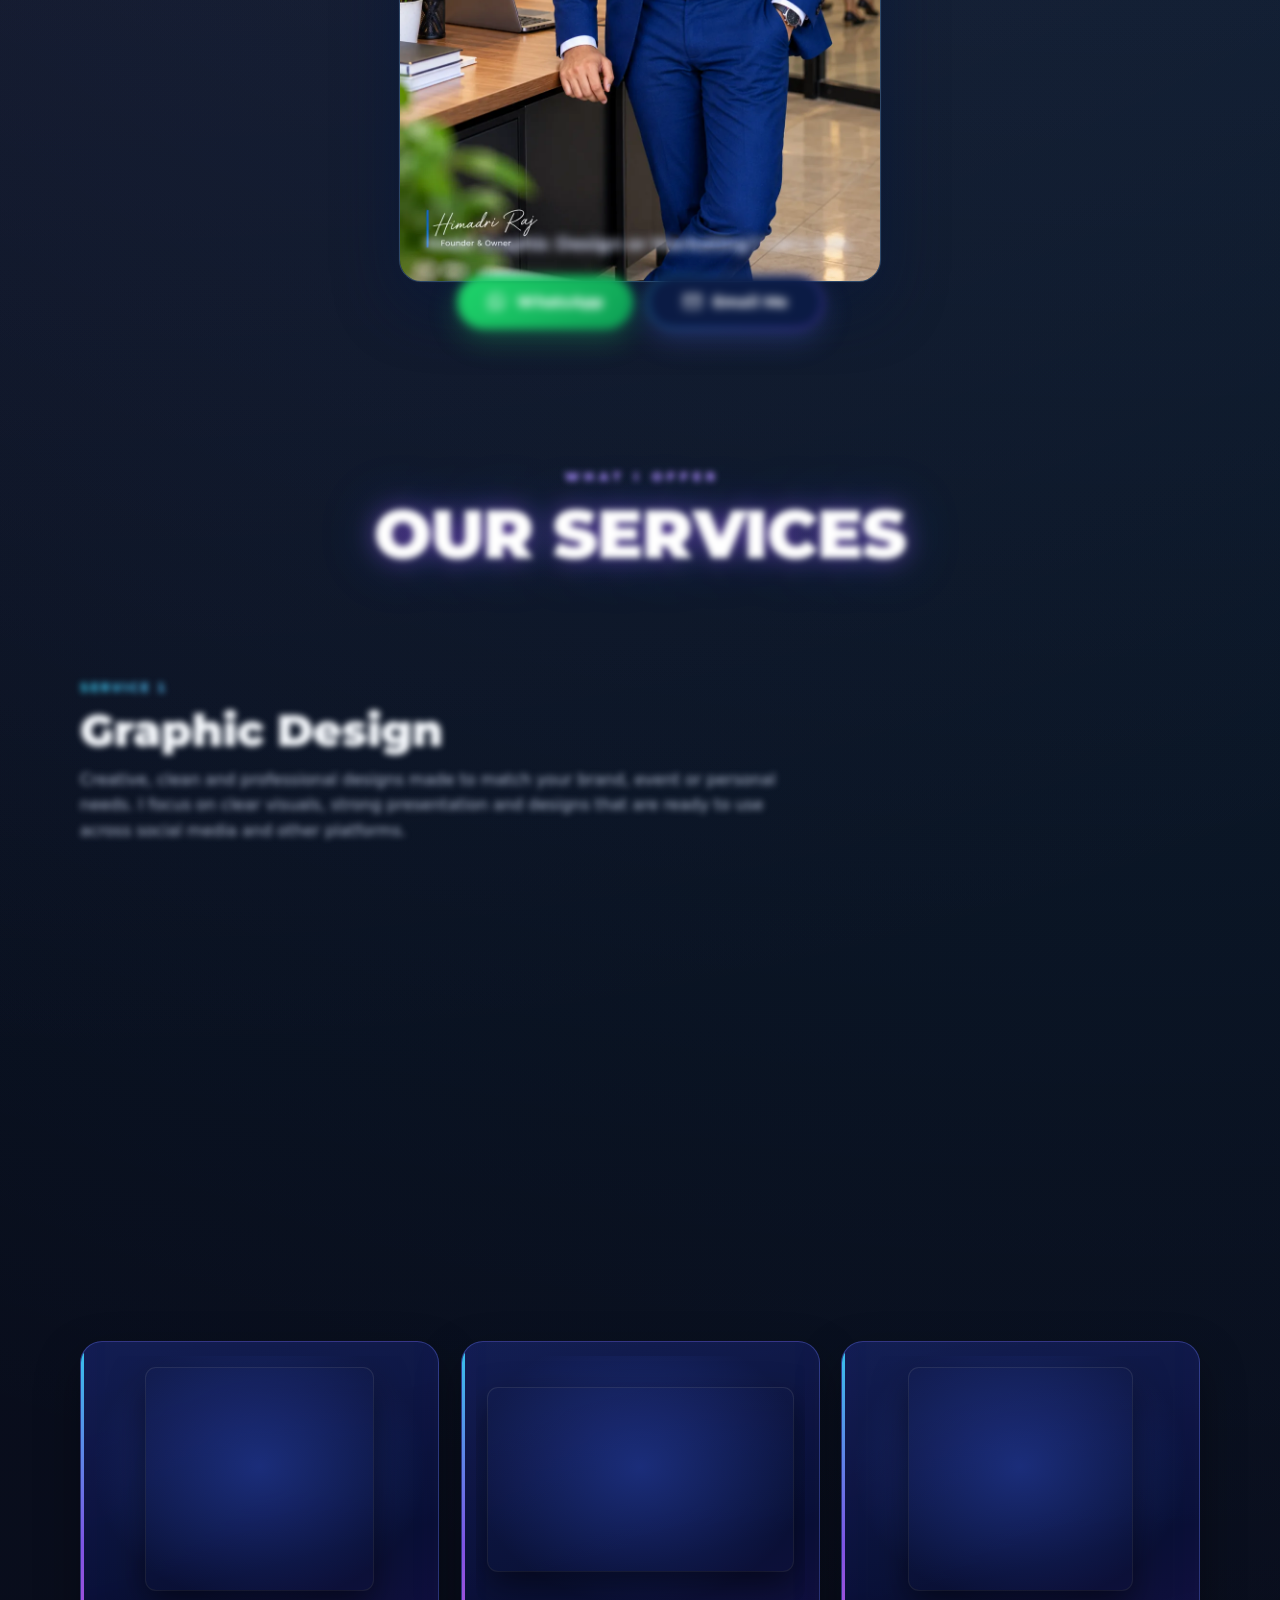
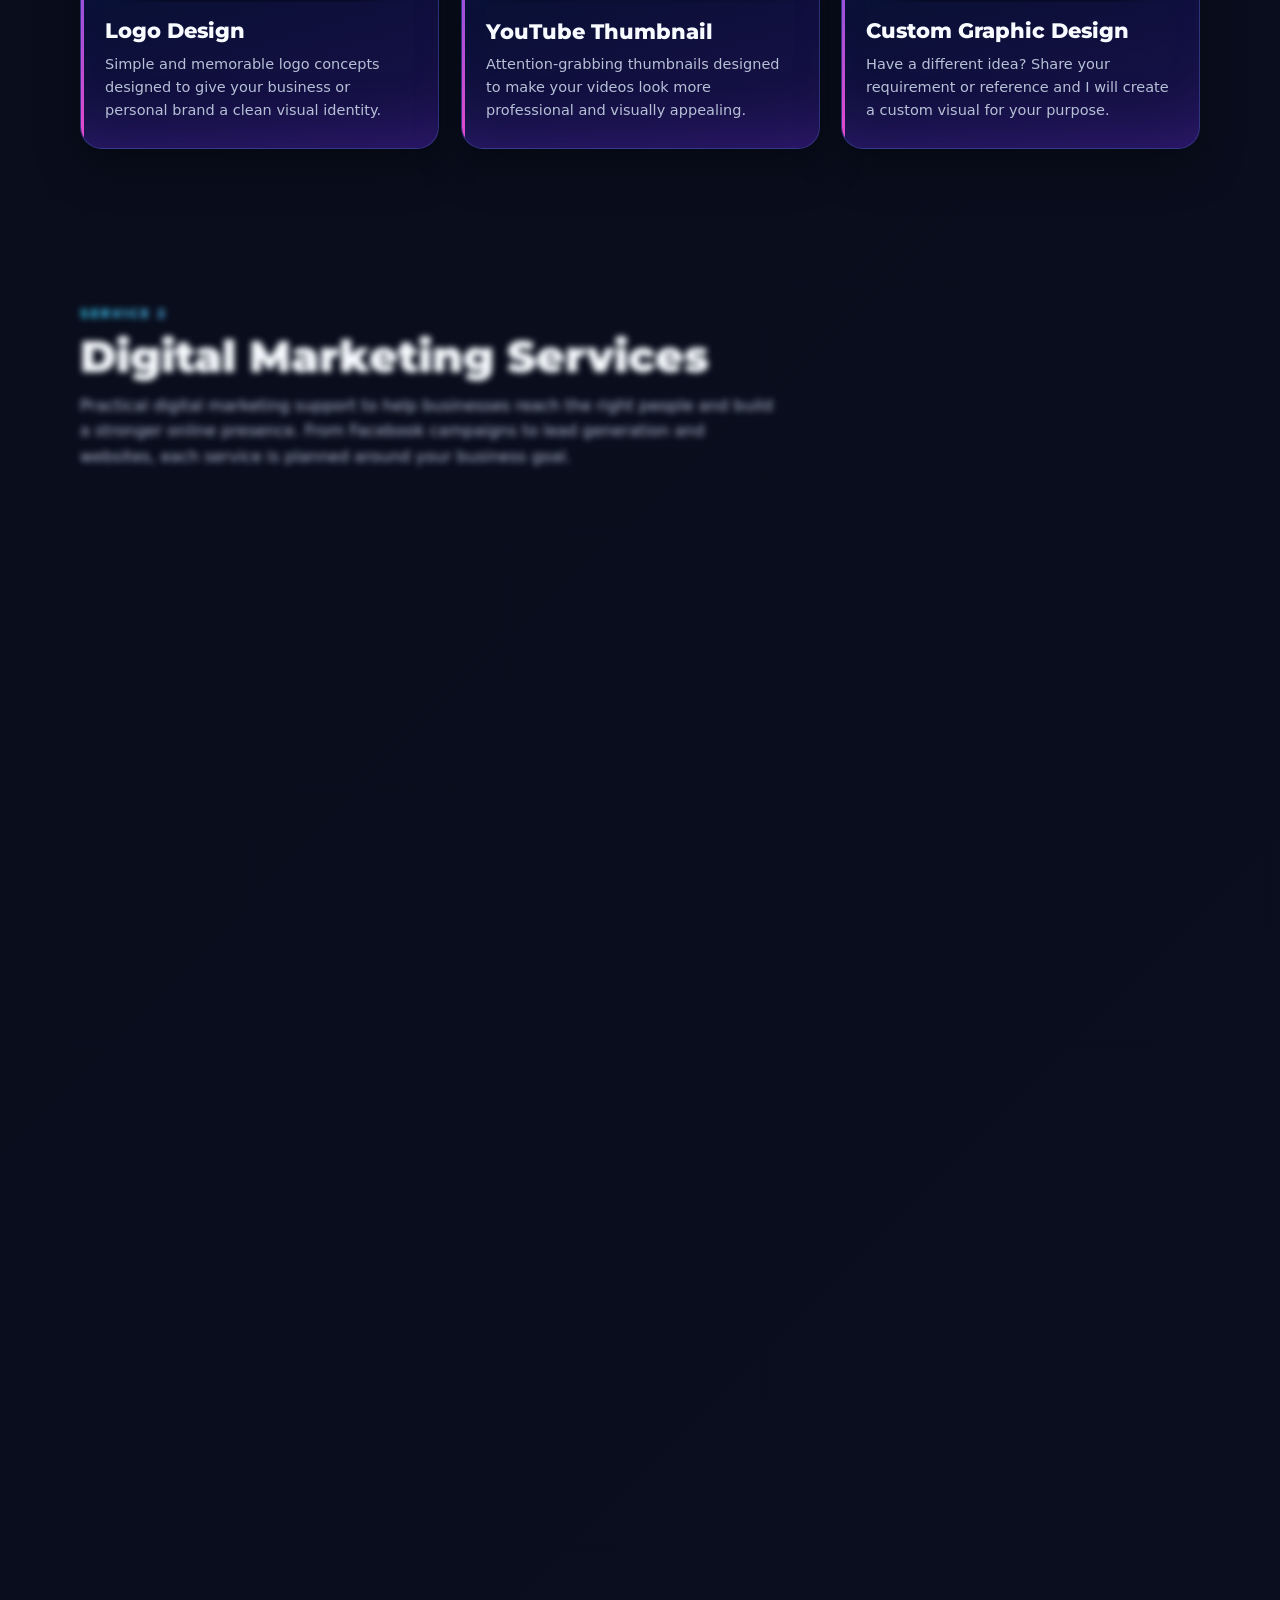
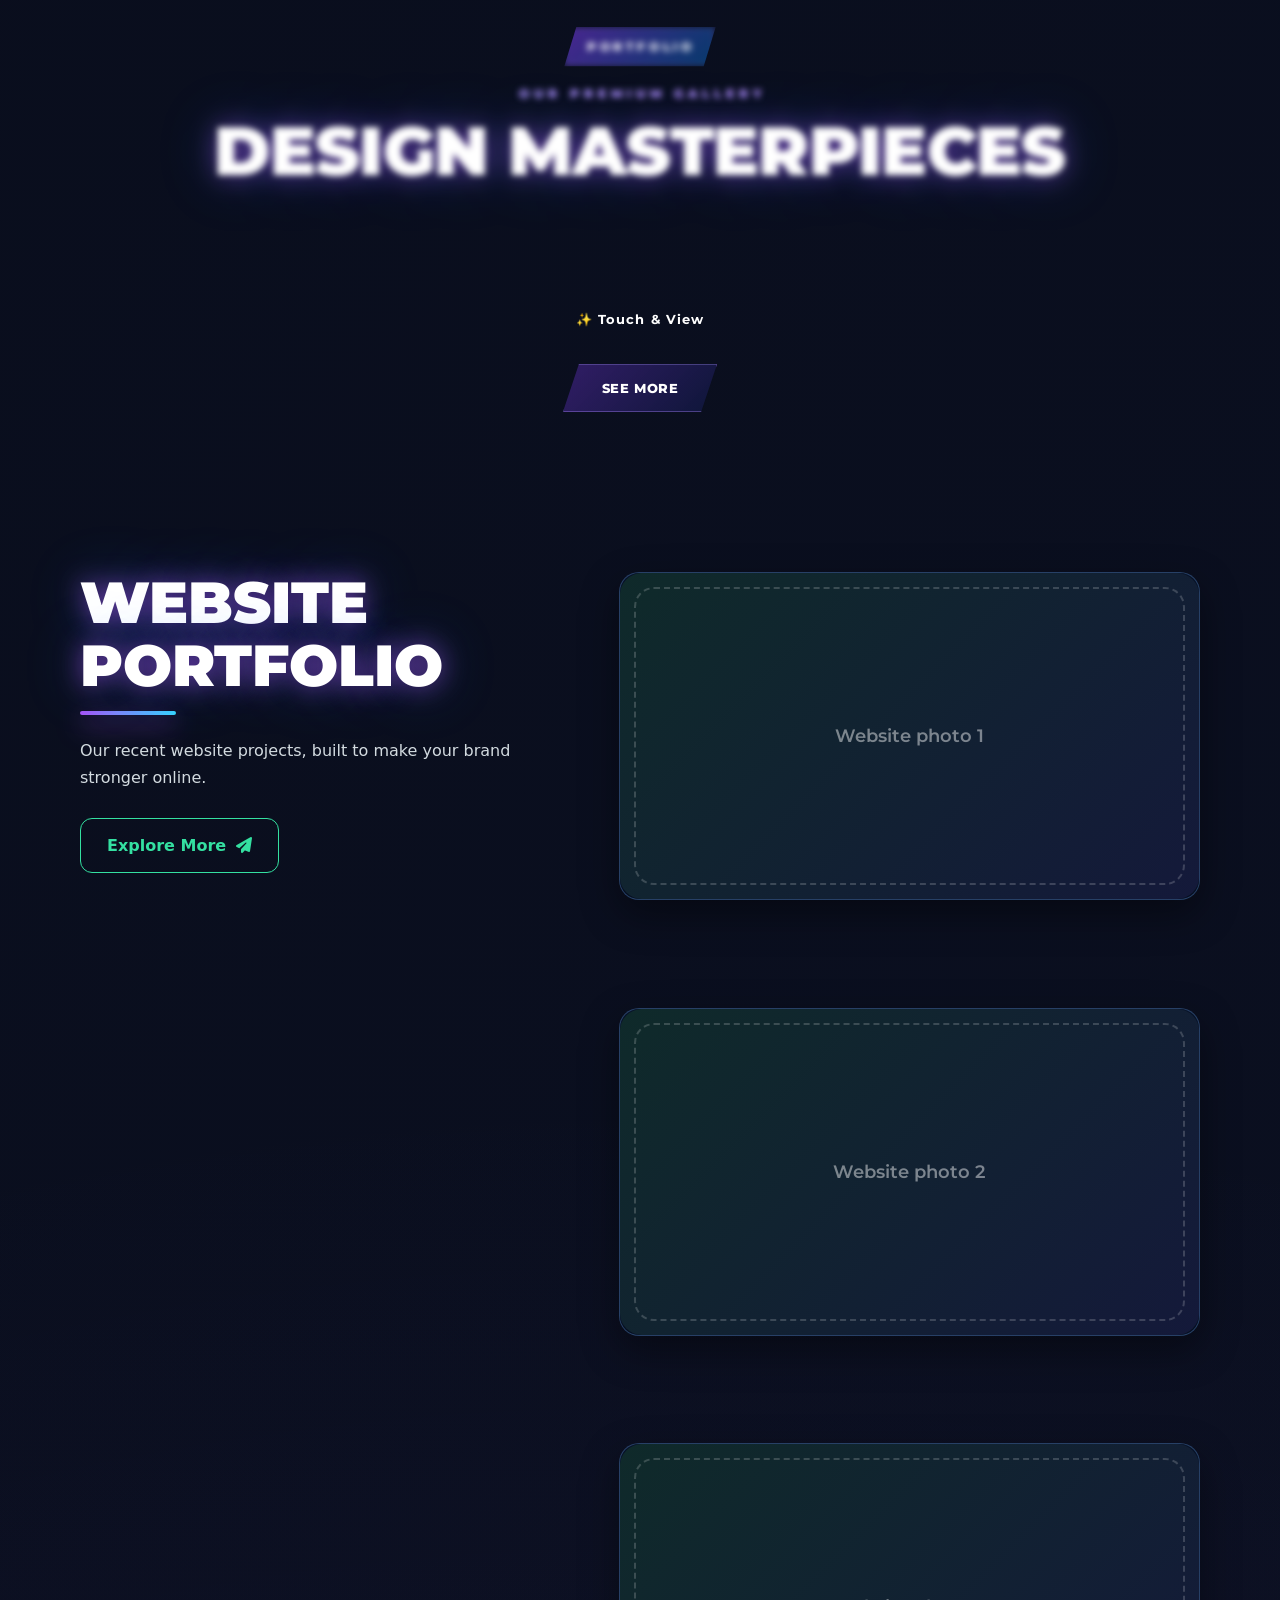
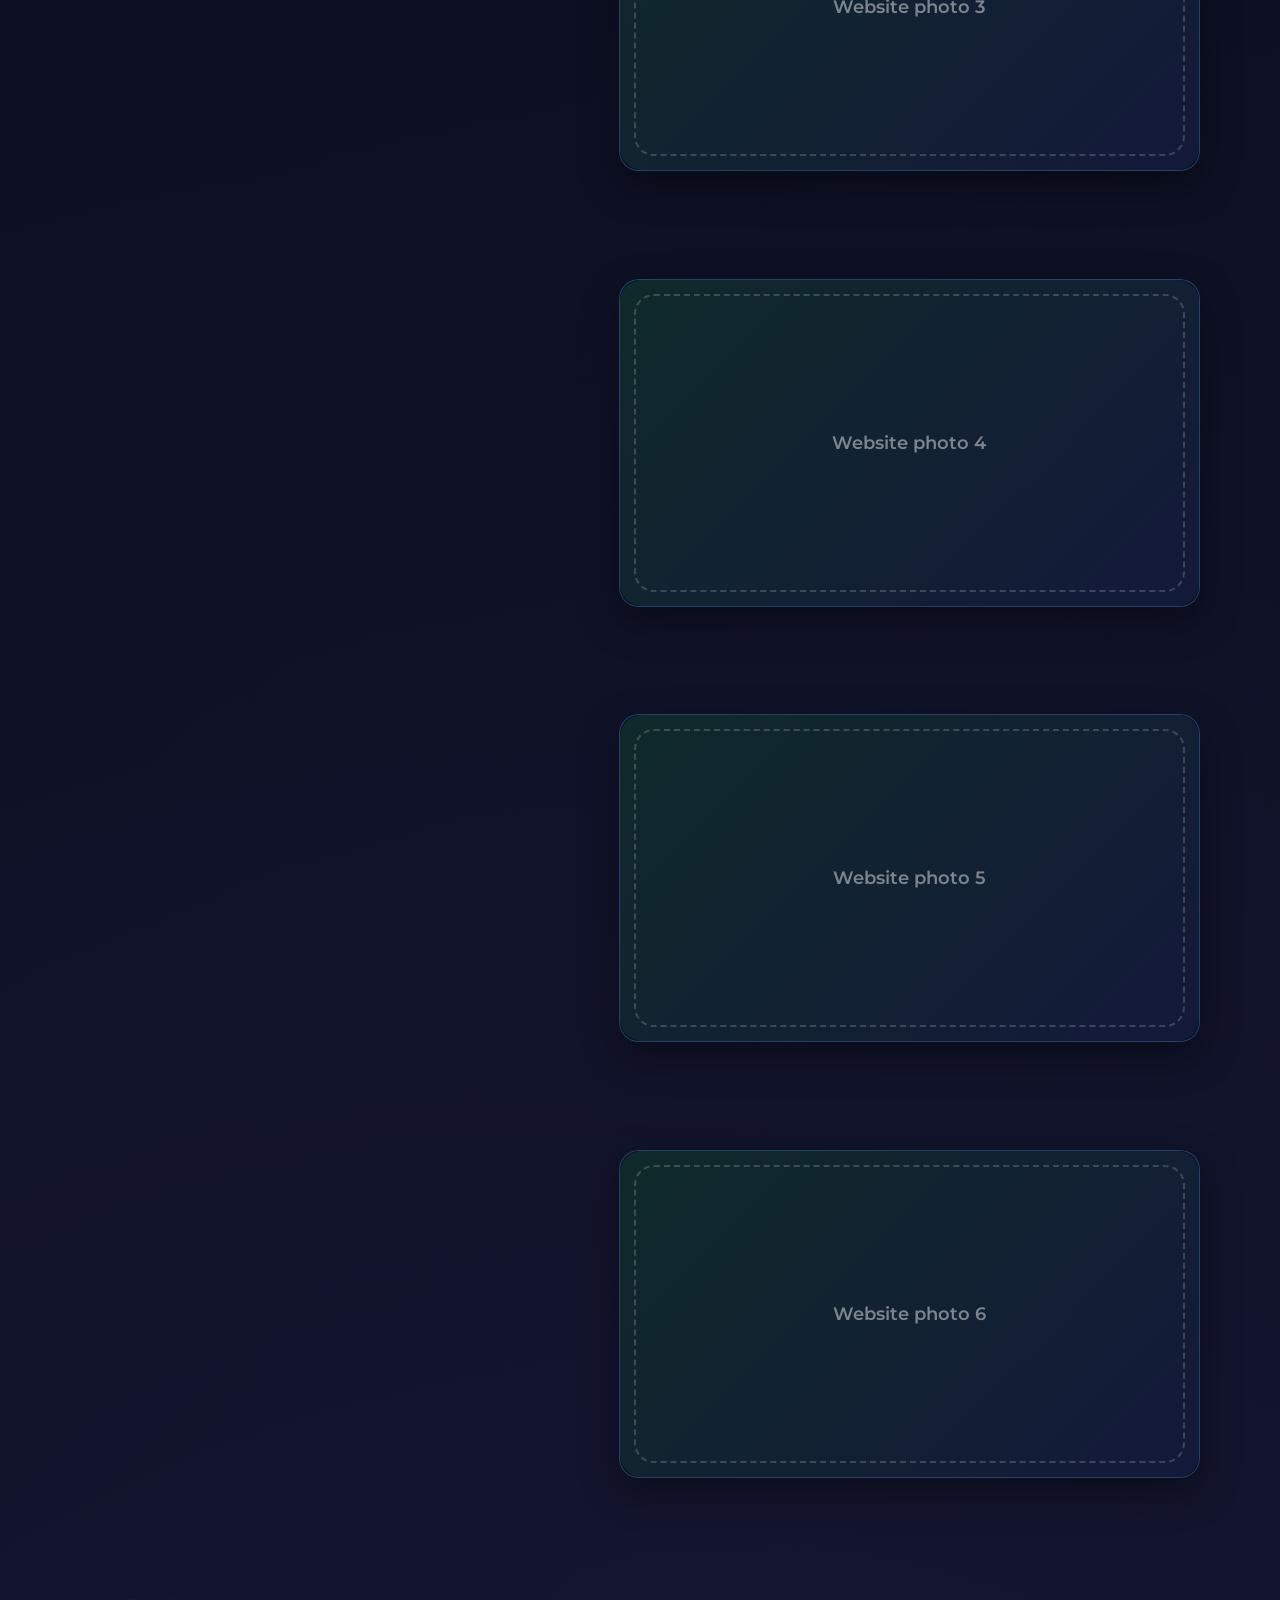
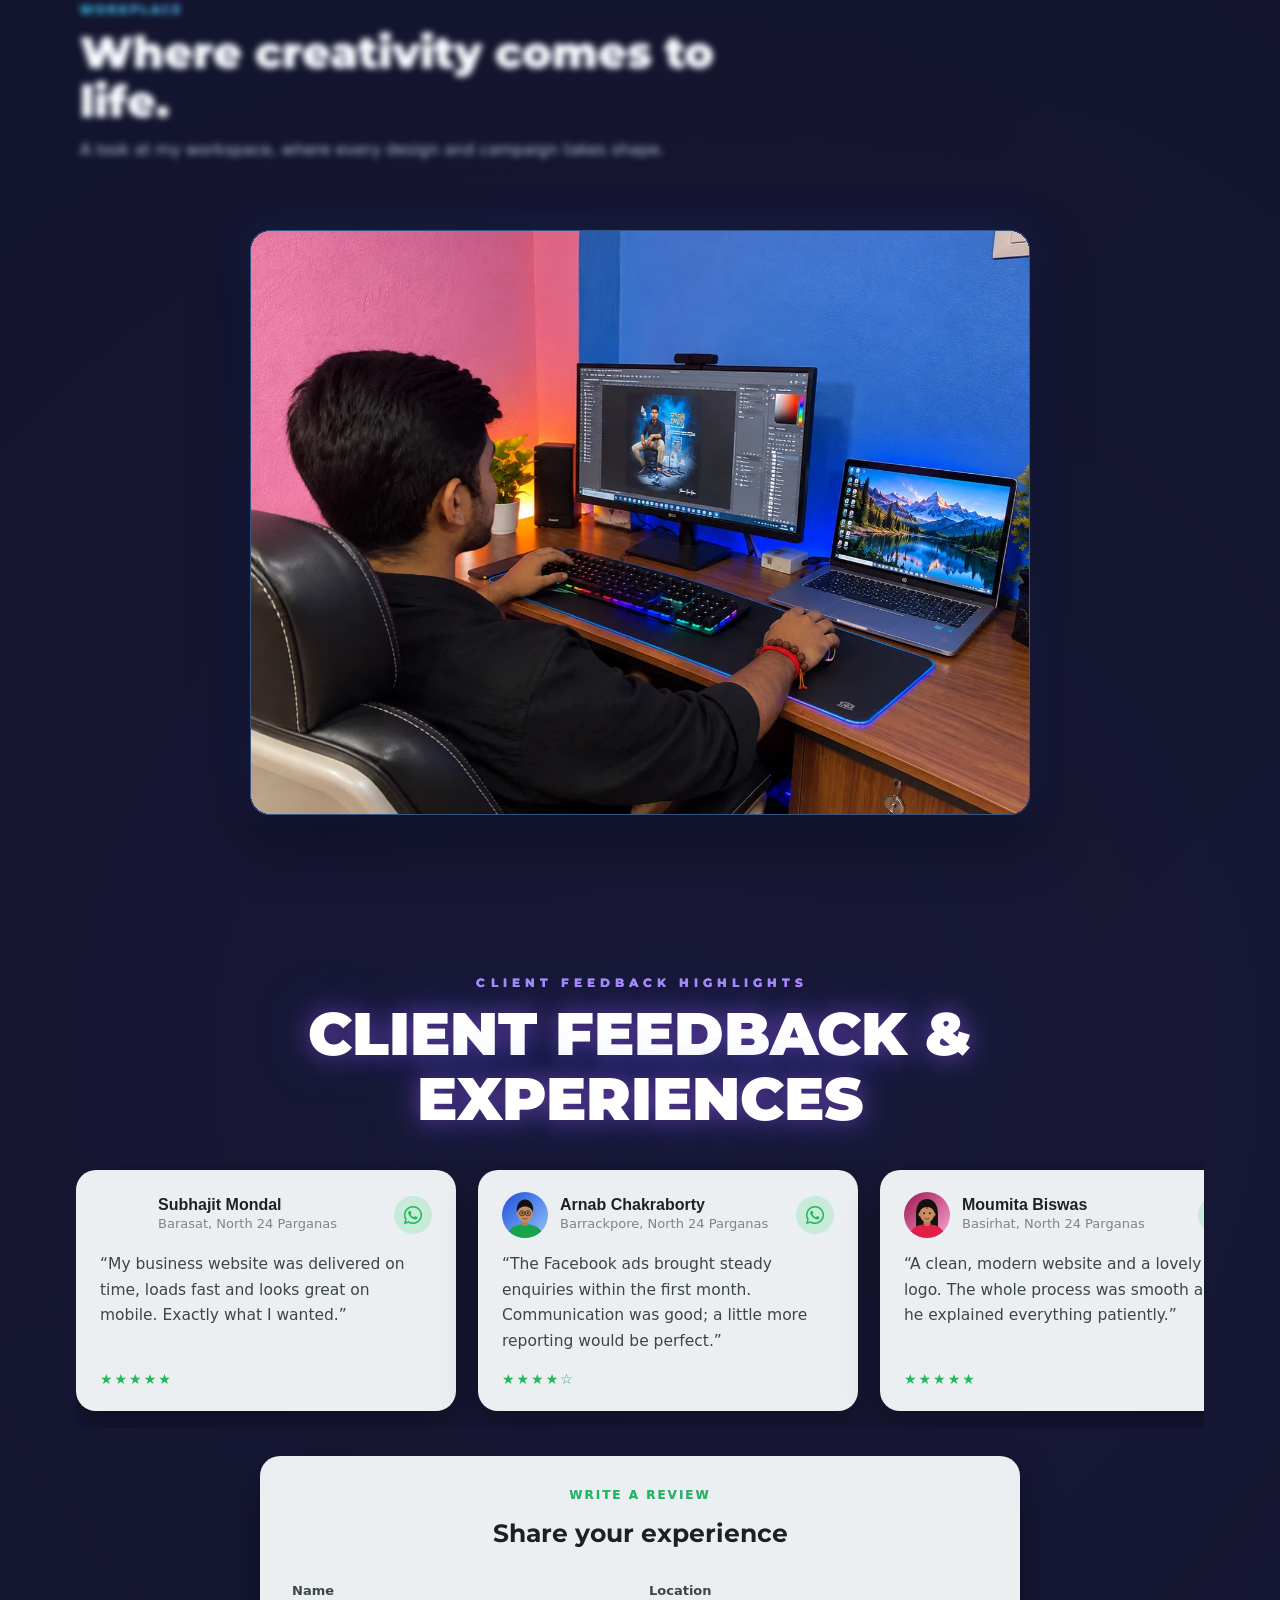
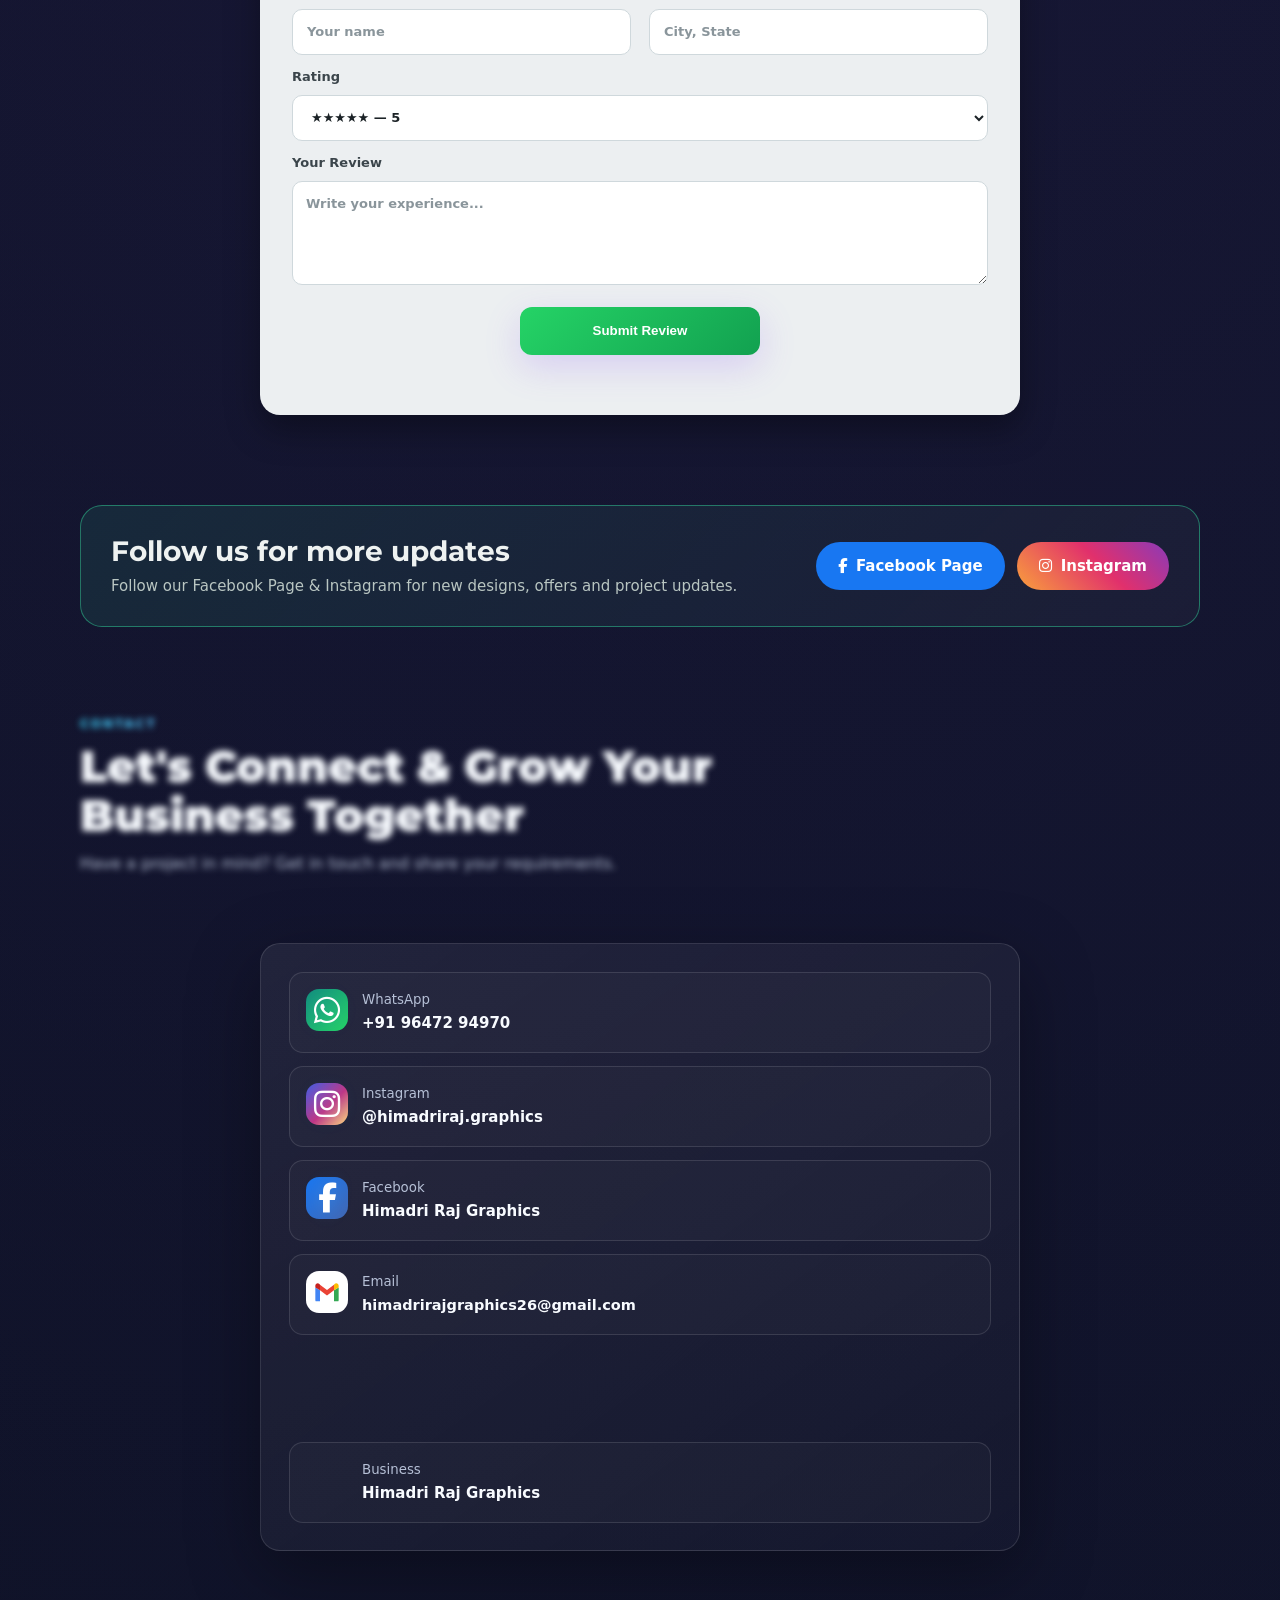
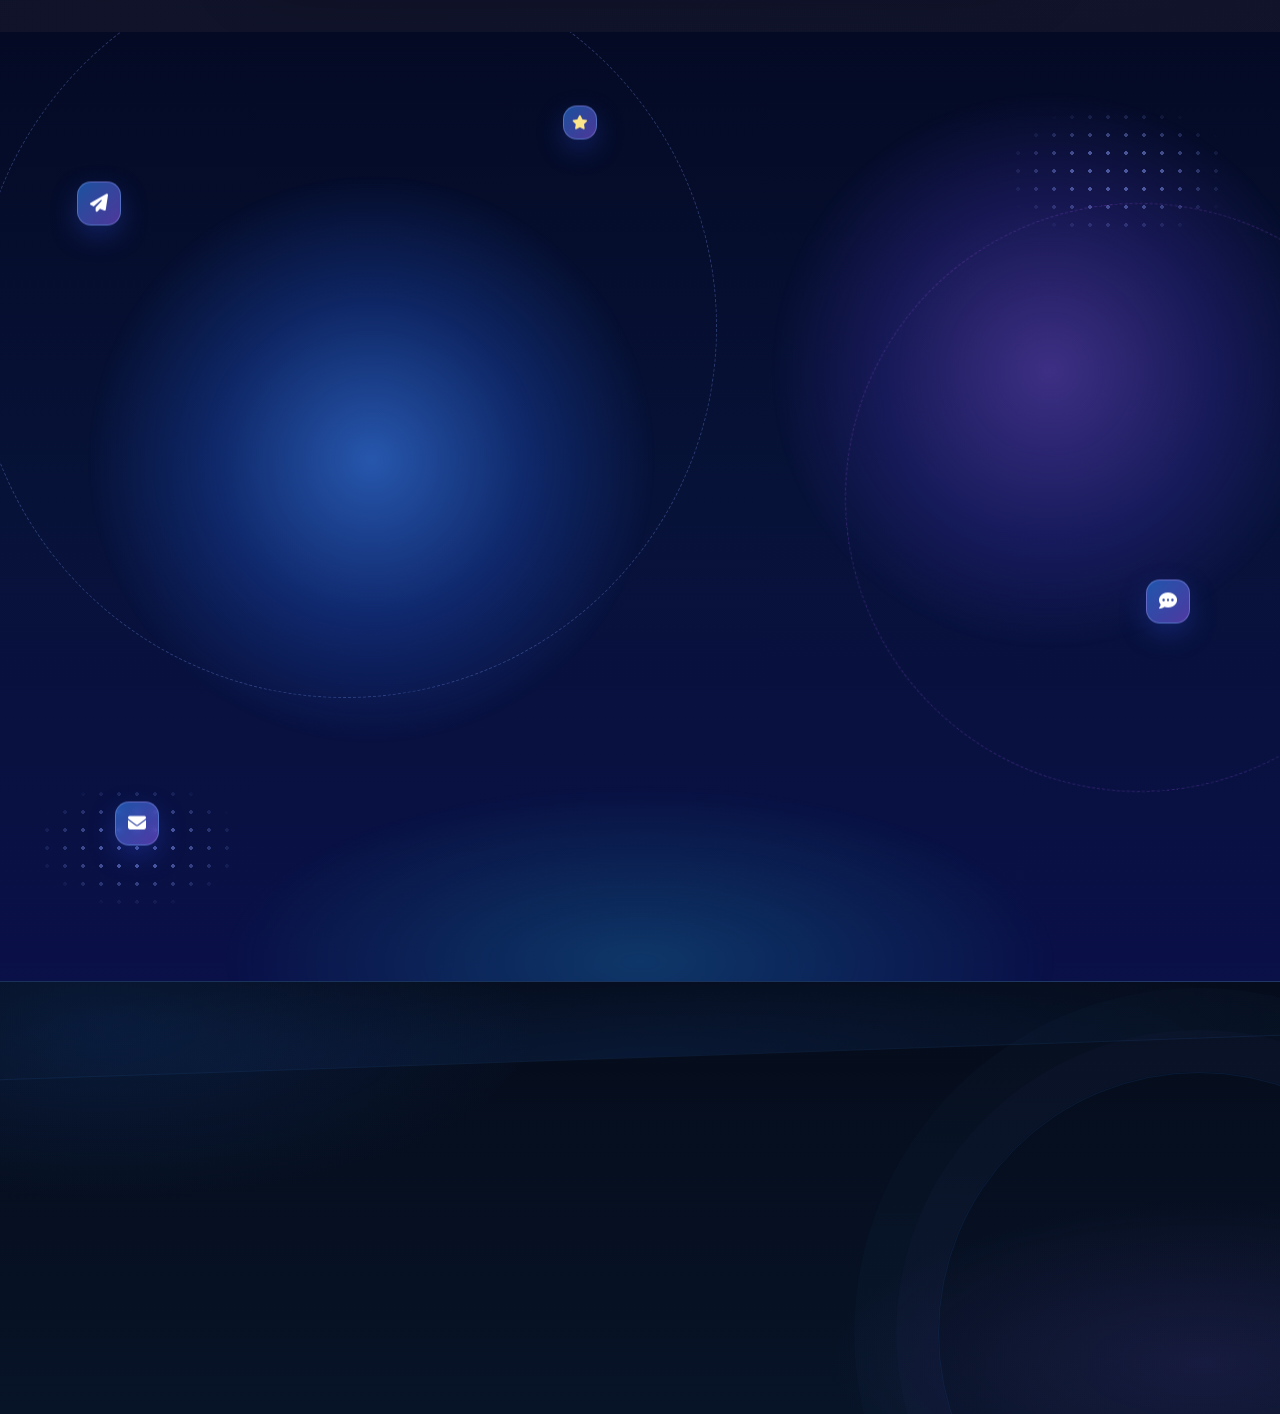
==== commit 7a5cd429: "Add files via upload" ====
--- a/index.html
+++ b/index.html
@@ -4110,6 +4110,7 @@
   <div class="wrap wp-layout">
     <div class="wp-left">
       <h2 data-en="Website Portfolio" data-bn="ওয়েবসাইট পোর্টফোলিও">Website Portfolio</h2>
+      <p class="wp-sub" data-en="Our recent website projects, built to make your brand stronger online." data-bn="আপনার ব্র্যান্ডকে অনলাইনে আরও শক্তিশালী করতে তৈরি আমার সাম্প্রতিক ওয়েবসাইট প্রজেক্টগুলো।">Our recent website projects, built to make your brand stronger online.</p>
       <a class="wp-more" href="#contact"><span data-en="Explore More" data-bn="আরও দেখুন">Explore More</span> <i class="fa-solid fa-paper-plane"></i></a>
     </div>
     <div class="wp-stack" id="wpStack"><div class="wp-card"><div class="wp-frame"><span class="wp-ph">Website photo 1</span><img class="wp-img" src="images/web-1.webp" alt="" loading="lazy" decoding="async" onerror="this.remove()"></div><h3 class="wp-title"></h3></div><div class="wp-card"><div class="wp-frame"><span class="wp-ph">Website photo 2</span><img class="wp-img" src="images/web-2.webp" alt="" loading="lazy" decoding="async" onerror="this.remove()"></div><h3 class="wp-title"></h3></div><div class="wp-card"><div class="wp-frame"><span class="wp-ph">Website photo 3</span><img class="wp-img" src="images/web-3.webp" alt="" loading="lazy" decoding="async" onerror="this.remove()"></div><h3 class="wp-title"></h3></div><div class="wp-card"><div class="wp-frame"><span class="wp-ph">Website photo 4</span><img class="wp-img" src="images/web-4.webp" alt="" loading="lazy" decoding="async" onerror="this.remove()"></div><h3 class="wp-title"></h3></div><div class="wp-card"><div class="wp-frame"><span class="wp-ph">Website photo 5</span><img class="wp-img" src="images/web-5.webp" alt="" loading="lazy" decoding="async" onerror="this.remove()"></div><h3 class="wp-title"></h3></div><div class="wp-card"><div class="wp-frame"><span class="wp-ph">Website photo 6</span><img class="wp-img" src="images/web-6.webp" alt="" loading="lazy" decoding="async" onerror="this.remove()"></div><h3 class="wp-title"></h3></div></div>
@@ -4136,7 +4137,7 @@
   <!-- REVIEWS -->
   <section id="reviews">
     <div class="wrap">
-      <div class="mp-head fb-head"><div class="kicker" data-en="CLIENT FEEDBACK HIGHLIGHTS" data-bn="ক্লায়েন্টদের ফিডব্যাক হাইলাইটস">CLIENT FEEDBACK HIGHLIGHTS</div><h2 data-en="Client Feedback &amp; Experiences" data-bn="ক্লায়েন্টদের মতামত ও অভিজ্ঞতা">Client Feedback &amp; Experiences</h2><div class="mp-label fb-tag" data-en="TRUSTED BY MY CLIENTS" data-bn="ক্লায়েন্টদের আস্থা">TRUSTED BY MY CLIENTS</div></div>
+      <div class="mp-head fb-head"><div class="kicker" data-en="CLIENT FEEDBACK HIGHLIGHTS" data-bn="ক্লায়েন্টদের ফিডব্যাক হাইলাইটস">CLIENT FEEDBACK HIGHLIGHTS</div><h2 data-en="Client Feedback &amp; Experiences" data-bn="ক্লায়েন্টদের মতামত ও অভিজ্ঞতা">Client Feedback &amp; Experiences</h2></div>
       <div class="fb-marquee" id="fbMarquee"><div class="fb-track" id="fbTrack"><article class="fb-card"><div class="fb-top"><img class="fb-av" src="data:image/svg+xml;utf8,%3Csvg%20xmlns%3D%27http%3A//www.w3.org/2000/svg%27%20viewBox%3D%270%200%2080%2080%27%3E%3Cdefs%3E%3ClinearGradient%20id%3D%27g%27%20x1%3D%270%27%20y1%3D%270%27%20x2%3D%271%27%20y2%3D%271%27%3E%3Cstop%20offset%3D%270%27%20stop-color%3D%27%230f766e%27/%3E%3Cstop%20offset%3D%271%27%20stop-color%3D%27%235eead4%27/%3E%3C/linearGradient%3E%3C/defs%3E%3Crect%20width%3D%2780%27%20height%3D%2780%27%20fill%3D%27url%28%23g%29%27/%3E%3Cpath%20d%3D%27M8%2080c2-17%2014-24%2032-24s30%207%2032%2024z%27%20fill%3D%27%232563eb%27/%3E%3Crect%20x%3D%2735%27%20y%3D%2748%27%20width%3D%2710%27%20height%3D%2711%27%20rx%3D%274%27%20fill%3D%27%23b97b52%27/%3E%3Cellipse%20cx%3D%2740%27%20cy%3D%2738%27%20rx%3D%2712.5%27%20ry%3D%2714.5%27%20fill%3D%27%23c98f63%27/%3E%3Cellipse%20cx%3D%2727.5%27%20cy%3D%2739%27%20rx%3D%272.2%27%20ry%3D%273.6%27%20fill%3D%27%23c08558%27/%3E%3Cellipse%20cx%3D%2752.5%27%20cy%3D%2739%27%20rx%3D%272.2%27%20ry%3D%273.6%27%20fill%3D%27%23c08558%27/%3E%3Cpath%20d%3D%27M26%2035c-2-14%206-22%2014-22s16%208%2014%2022c-2-6-7-10-14-10s-12%204-14%2010z%27%20fill%3D%27%2314100d%27/%3E%3Ccircle%20cx%3D%2735%27%20cy%3D%2737%27%20r%3D%271.7%27%20fill%3D%27%231b1b1b%27/%3E%3Ccircle%20cx%3D%2745%27%20cy%3D%2737%27%20r%3D%271.7%27%20fill%3D%27%231b1b1b%27/%3E%3Cpath%20d%3D%27M36%2046q4%203%208%200%27%20stroke%3D%27%237a3b2a%27%20stroke-width%3D%271.6%27%20fill%3D%27none%27%20stroke-linecap%3D%27round%27/%3E%3Cpath%20d%3D%27M33%2043q7-4%2014%200q-4%203-7%201q-3%202-7-1z%27%20fill%3D%27%2314100d%27/%3E%3C/svg%3E" alt="" width="46" height="46" loading="lazy"><div class="fb-who"><b data-en="Subhajit Mondal" data-bn="সুভজিৎ মণ্ডল">Subhajit Mondal</b><span data-en="Barasat, North 24 Parganas" data-bn="বারাসাত, উত্তর ২৪ পরগনা">Barasat, North 24 Parganas</span></div><i class="fa-brands fa-whatsapp fb-wa" aria-hidden="true"></i></div><p data-en="“My business website was delivered on time, loads fast and looks great on mobile. Exactly what I wanted.”" data-bn="“আমার ব্যবসার ওয়েবসাইট সময়মতো পেয়েছি, খুব দ্রুত লোড হয় আর মোবাইলেও দারুণ দেখায়। ঠিক যেমনটা চেয়েছিলাম।”">“My business website was delivered on time, loads fast and looks great on mobile. Exactly what I wanted.”</p><div class="fb-stars" aria-label="5 out of 5">★★★★★</div></article><article class="fb-card"><div class="fb-top"><img class="fb-av" src="data:image/svg+xml;utf8,%3Csvg%20xmlns%3D%27http%3A//www.w3.org/2000/svg%27%20viewBox%3D%270%200%2080%2080%27%3E%3Cdefs%3E%3ClinearGradient%20id%3D%27g%27%20x1%3D%270%27%20y1%3D%270%27%20x2%3D%271%27%20y2%3D%271%27%3E%3Cstop%20offset%3D%270%27%20stop-color%3D%27%231d4ed8%27/%3E%3Cstop%20offset%3D%271%27%20stop-color%3D%27%2393c5fd%27/%3E%3C/linearGradient%3E%3C/defs%3E%3Crect%20width%3D%2780%27%20height%3D%2780%27%20fill%3D%27url%28%23g%29%27/%3E%3Cpath%20d%3D%27M8%2080c2-17%2014-24%2032-24s30%207%2032%2024z%27%20fill%3D%27%2316a34a%27/%3E%3Crect%20x%3D%2735%27%20y%3D%2748%27%20width%3D%2710%27%20height%3D%2711%27%20rx%3D%274%27%20fill%3D%27%23b97b52%27/%3E%3Cellipse%20cx%3D%2740%27%20cy%3D%2738%27%20rx%3D%2712.5%27%20ry%3D%2714.5%27%20fill%3D%27%23c98f63%27/%3E%3Cellipse%20cx%3D%2727.5%27%20cy%3D%2739%27%20rx%3D%272.2%27%20ry%3D%273.6%27%20fill%3D%27%23c08558%27/%3E%3Cellipse%20cx%3D%2752.5%27%20cy%3D%2739%27%20rx%3D%272.2%27%20ry%3D%273.6%27%20fill%3D%27%23c08558%27/%3E%3Cpath%20d%3D%27M26%2035c-2-14%206-22%2014-22s16%208%2014%2022c-2-6-7-10-14-10s-12%204-14%2010z%27%20fill%3D%27%2314100d%27/%3E%3Ccircle%20cx%3D%2735%27%20cy%3D%2737%27%20r%3D%271.7%27%20fill%3D%27%231b1b1b%27/%3E%3Ccircle%20cx%3D%2745%27%20cy%3D%2737%27%20r%3D%271.7%27%20fill%3D%27%231b1b1b%27/%3E%3Cpath%20d%3D%27M36%2046q4%203%208%200%27%20stroke%3D%27%237a3b2a%27%20stroke-width%3D%271.6%27%20fill%3D%27none%27%20stroke-linecap%3D%27round%27/%3E%3Cg%20fill%3D%27none%27%20stroke%3D%27%23222%27%20stroke-width%3D%271.4%27%3E%3Ccircle%20cx%3D%2735%27%20cy%3D%2737%27%20r%3D%274.5%27/%3E%3Ccircle%20cx%3D%2745%27%20cy%3D%2737%27%20r%3D%274.5%27/%3E%3Cpath%20d%3D%27M39.5%2037h1%27/%3E%3C/g%3E%3C/svg%3E" alt="" width="46" height="46" loading="lazy"><div class="fb-who"><b data-en="Arnab Chakraborty" data-bn="অর্ণব চক্রবর্তী">Arnab Chakraborty</b><span data-en="Barrackpore, North 24 Parganas" data-bn="ব্যারাকপুর, উত্তর ২৪ পরগনা">Barrackpore, North 24 Parganas</span></div><i class="fa-brands fa-whatsapp fb-wa" aria-hidden="true"></i></div><p data-en="“The Facebook ads brought steady enquiries within the first month. Communication was good; a little more reporting would be perfect.”" data-bn="“ফেসবুক অ্যাডে প্রথম মাসেই নিয়মিত অনেক ইনকোয়ারি পেয়েছি। যোগাযোগ ভালো ছিল, তবে রিপোর্টিং আরেকটু থাকলে আরও ভালো হতো।”">“The Facebook ads brought steady enquiries within the first month. Communication was good; a little more reporting would be perfect.”</p><div class="fb-stars" aria-label="4 out of 5">★★★★☆</div></article><article class="fb-card"><div class="fb-top"><img class="fb-av" src="data:image/svg+xml;utf8,%3Csvg%20xmlns%3D%27http%3A//www.w3.org/2000/svg%27%20viewBox%3D%270%200%2080%2080%27%3E%3Cdefs%3E%3ClinearGradient%20id%3D%27g%27%20x1%3D%270%27%20y1%3D%270%27%20x2%3D%271%27%20y2%3D%271%27%3E%3Cstop%20offset%3D%270%27%20stop-color%3D%27%239d174d%27/%3E%3Cstop%20offset%3D%271%27%20stop-color%3D%27%23f9a8d4%27/%3E%3C/linearGradient%3E%3C/defs%3E%3Crect%20width%3D%2780%27%20height%3D%2780%27%20fill%3D%27url%28%23g%29%27/%3E%3Cpath%20d%3D%27M21%2038c0-17%208-26%2019-26s19%209%2019%2026v24c-5%203-9%203-13%201V42H34v21c-4%202-8%202-13-1z%27%20fill%3D%27%2314100d%27/%3E%3Cpath%20d%3D%27M8%2080c2-17%2014-24%2032-24s30%207%2032%2024z%27%20fill%3D%27%23e11d48%27/%3E%3Crect%20x%3D%2735%27%20y%3D%2748%27%20width%3D%2710%27%20height%3D%2711%27%20rx%3D%274%27%20fill%3D%27%23b97b52%27/%3E%3Cellipse%20cx%3D%2740%27%20cy%3D%2738%27%20rx%3D%2712.5%27%20ry%3D%2714.5%27%20fill%3D%27%23c98f63%27/%3E%3Cellipse%20cx%3D%2727.5%27%20cy%3D%2739%27%20rx%3D%272.2%27%20ry%3D%273.6%27%20fill%3D%27%23c08558%27/%3E%3Cellipse%20cx%3D%2752.5%27%20cy%3D%2739%27%20rx%3D%272.2%27%20ry%3D%273.6%27%20fill%3D%27%23c08558%27/%3E%3Cpath%20d%3D%27M26%2034c0-10%206-17%2014-17s14%207%2014%2017c-4-5-8-8-14-8s-10%203-14%208z%27%20fill%3D%27%2314100d%27/%3E%3Ccircle%20cx%3D%2735%27%20cy%3D%2737%27%20r%3D%271.7%27%20fill%3D%27%231b1b1b%27/%3E%3Ccircle%20cx%3D%2745%27%20cy%3D%2737%27%20r%3D%271.7%27%20fill%3D%27%231b1b1b%27/%3E%3Cpath%20d%3D%27M36%2046q4%203%208%200%27%20stroke%3D%27%237a3b2a%27%20stroke-width%3D%271.6%27%20fill%3D%27none%27%20stroke-linecap%3D%27round%27/%3E%3Ccircle%20cx%3D%2740%27%20cy%3D%2728%27%20r%3D%271.7%27%20fill%3D%27%23d6223a%27/%3E%3C/svg%3E" alt="" width="46" height="46" loading="lazy"><div class="fb-who"><b data-en="Moumita Biswas" data-bn="মৌমিতা বিশ্বাস">Moumita Biswas</b><span data-en="Basirhat, North 24 Parganas" data-bn="বসিরহাট, উত্তর ২৪ পরগনা">Basirhat, North 24 Parganas</span></div><i class="fa-brands fa-whatsapp fb-wa" aria-hidden="true"></i></div><p data-en="“A clean, modern website and a lovely logo. The whole process was smooth and he explained everything patiently.”" data-bn="“পরিচ্ছন্ন, আধুনিক ওয়েবসাইট আর সুন্দর একটা লোগো। পুরো কাজ খুব সহজে হয়েছে, আর সবকিছু ধৈর্য ধরে বুঝিয়ে দিয়েছেন।”">“A clean, modern website and a lovely logo. The whole process was smooth and he explained everything patiently.”</p><div class="fb-stars" aria-label="5 out of 5">★★★★★</div></article><article class="fb-card"><div class="fb-top"><img class="fb-av" src="data:image/svg+xml;utf8,%3Csvg%20xmlns%3D%27http%3A//www.w3.org/2000/svg%27%20viewBox%3D%270%200%2080%2080%27%3E%3Cdefs%3E%3ClinearGradient%20id%3D%27g%27%20x1%3D%270%27%20y1%3D%270%27%20x2%3D%271%27%20y2%3D%271%27%3E%3Cstop%20offset%3D%270%27%20stop-color%3D%27%236d28d9%27/%3E%3Cstop%20offset%3D%271%27%20stop-color%3D%27%23c4b5fd%27/%3E%3C/linearGradient%3E%3C/defs%3E%3Crect%20width%3D%2780%27%20height%3D%2780%27%20fill%3D%27url%28%23g%29%27/%3E%3Cpath%20d%3D%27M21%2038c0-17%208-26%2019-26s19%209%2019%2026v24c-5%203-9%203-13%201V42H34v21c-4%202-8%202-13-1z%27%20fill%3D%27%2314100d%27/%3E%3Cpath%20d%3D%27M8%2080c2-17%2014-24%2032-24s30%207%2032%2024z%27%20fill%3D%27%237c3aed%27/%3E%3Crect%20x%3D%2735%27%20y%3D%2748%27%20width%3D%2710%27%20height%3D%2711%27%20rx%3D%274%27%20fill%3D%27%23b97b52%27/%3E%3Cellipse%20cx%3D%2740%27%20cy%3D%2738%27%20rx%3D%2712.5%27%20ry%3D%2714.5%27%20fill%3D%27%23c98f63%27/%3E%3Cellipse%20cx%3D%2727.5%27%20cy%3D%2739%27%20rx%3D%272.2%27%20ry%3D%273.6%27%20fill%3D%27%23c08558%27/%3E%3Cellipse%20cx%3D%2752.5%27%20cy%3D%2739%27%20rx%3D%272.2%27%20ry%3D%273.6%27%20fill%3D%27%23c08558%27/%3E%3Cpath%20d%3D%27M26%2034c0-10%206-17%2014-17s14%207%2014%2017c-4-5-8-8-14-8s-10%203-14%208z%27%20fill%3D%27%2314100d%27/%3E%3Ccircle%20cx%3D%2740%27%20cy%3D%2713%27%20r%3D%277%27%20fill%3D%27%2314100d%27/%3E%3Ccircle%20cx%3D%2735%27%20cy%3D%2737%27%20r%3D%271.7%27%20fill%3D%27%231b1b1b%27/%3E%3Ccircle%20cx%3D%2745%27%20cy%3D%2737%27%20r%3D%271.7%27%20fill%3D%27%231b1b1b%27/%3E%3Cpath%20d%3D%27M36%2046q4%203%208%200%27%20stroke%3D%27%237a3b2a%27%20stroke-width%3D%271.6%27%20fill%3D%27none%27%20stroke-linecap%3D%27round%27/%3E%3Ccircle%20cx%3D%2740%27%20cy%3D%2728%27%20r%3D%271.7%27%20fill%3D%27%23d6223a%27/%3E%3C/svg%3E" alt="" width="46" height="46" loading="lazy"><div class="fb-who"><b data-en="Sreeparna Dutta" data-bn="শ্রীপর্ণা দত্ত">Sreeparna Dutta</b><span data-en="Habra, North 24 Parganas" data-bn="হাবড়া, উত্তর ২৪ পরগনা">Habra, North 24 Parganas</span></div><i class="fa-brands fa-whatsapp fb-wa" aria-hidden="true"></i></div><p data-en="“Our digital marketing support was clear and professional. The lead setup helped us reach the right audience.”" data-bn="“ডিজিটাল মার্কেটিংয়ের সাপোর্ট পরিষ্কার ও পেশাদার ছিল। লিড সেটআপের ফলে আমরা সঠিক গ্রাহকদের কাছে পৌঁছাতে পেরেছি।”">“Our digital marketing support was clear and professional. The lead setup helped us reach the right audience.”</p><div class="fb-stars" aria-label="4 out of 5">★★★★☆</div></article><article class="fb-card"><div class="fb-top"><img class="fb-av" src="data:image/svg+xml;utf8,%3Csvg%20xmlns%3D%27http%3A//www.w3.org/2000/svg%27%20viewBox%3D%270%200%2080%2080%27%3E%3Cdefs%3E%3ClinearGradient%20id%3D%27g%27%20x1%3D%270%27%20y1%3D%270%27%20x2%3D%271%27%20y2%3D%271%27%3E%3Cstop%20offset%3D%270%27%20stop-color%3D%27%23b45309%27/%3E%3Cstop%20offset%3D%271%27%20stop-color%3D%27%23fcd34d%27/%3E%3C/linearGradient%3E%3C/defs%3E%3Crect%20width%3D%2780%27%20height%3D%2780%27%20fill%3D%27url%28%23g%29%27/%3E%3Cpath%20d%3D%27M8%2080c2-17%2014-24%2032-24s30%207%2032%2024z%27%20fill%3D%27%230ea5e9%27/%3E%3Crect%20x%3D%2735%27%20y%3D%2748%27%20width%3D%2710%27%20height%3D%2711%27%20rx%3D%274%27%20fill%3D%27%23b97b52%27/%3E%3Cellipse%20cx%3D%2740%27%20cy%3D%2738%27%20rx%3D%2712.5%27%20ry%3D%2714.5%27%20fill%3D%27%23c98f63%27/%3E%3Cellipse%20cx%3D%2727.5%27%20cy%3D%2739%27%20rx%3D%272.2%27%20ry%3D%273.6%27%20fill%3D%27%23c08558%27/%3E%3Cellipse%20cx%3D%2752.5%27%20cy%3D%2739%27%20rx%3D%272.2%27%20ry%3D%273.6%27%20fill%3D%27%23c08558%27/%3E%3Cpath%20d%3D%27M26%2035c-2-14%206-22%2014-22s16%208%2014%2022c-2-6-7-10-14-10s-12%204-14%2010z%27%20fill%3D%27%2314100d%27/%3E%3Ccircle%20cx%3D%2735%27%20cy%3D%2737%27%20r%3D%271.7%27%20fill%3D%27%231b1b1b%27/%3E%3Ccircle%20cx%3D%2745%27%20cy%3D%2737%27%20r%3D%271.7%27%20fill%3D%27%231b1b1b%27/%3E%3Cpath%20d%3D%27M36%2046q4%203%208%200%27%20stroke%3D%27%237a3b2a%27%20stroke-width%3D%271.6%27%20fill%3D%27none%27%20stroke-linecap%3D%27round%27/%3E%3C/svg%3E" alt="" width="46" height="46" loading="lazy"><div class="fb-who"><b data-en="Debashis Sarkar" data-bn="দেবাশীষ সরকার">Debashis Sarkar</b><span data-en="Bongaon, North 24 Parganas" data-bn="বনগাঁ, উত্তর ২৪ পরগনা">Bongaon, North 24 Parganas</span></div><i class="fa-brands fa-whatsapp fb-wa" aria-hidden="true"></i></div><p data-en="“Our new website and Google Ads setup brought more calls and orders. Honest advice and great follow-up.”" data-bn="“নতুন ওয়েবসাইট আর গুগল অ্যাড সেটআপের পর আমাদের ফোন ও অর্ডার দুটোই বেড়েছে। সৎ পরামর্শ আর দারুণ ফলো-আপ।”">“Our new website and Google Ads setup brought more calls and orders. Honest advice and great follow-up.”</p><div class="fb-stars" aria-label="5 out of 5">★★★★★</div></article><article class="fb-card"><div class="fb-top"><img class="fb-av" src="data:image/svg+xml;utf8,%3Csvg%20xmlns%3D%27http%3A//www.w3.org/2000/svg%27%20viewBox%3D%270%200%2080%2080%27%3E%3Cdefs%3E%3ClinearGradient%20id%3D%27g%27%20x1%3D%270%27%20y1%3D%270%27%20x2%3D%271%27%20y2%3D%271%27%3E%3Cstop%20offset%3D%270%27%20stop-color%3D%27%230e7490%27/%3E%3Cstop%20offset%3D%271%27%20stop-color%3D%27%2367e8f9%27/%3E%3C/linearGradient%3E%3C/defs%3E%3Crect%20width%3D%2780%27%20height%3D%2780%27%20fill%3D%27url%28%23g%29%27/%3E%3Cpath%20d%3D%27M21%2038c0-17%208-26%2019-26s19%209%2019%2026v24c-5%203-9%203-13%201V42H34v21c-4%202-8%202-13-1z%27%20fill%3D%27%2314100d%27/%3E%3Cpath%20d%3D%27M8%2080c2-17%2014-24%2032-24s30%207%2032%2024z%27%20fill%3D%27%23f59e0b%27/%3E%3Crect%20x%3D%2735%27%20y%3D%2748%27%20width%3D%2710%27%20height%3D%2711%27%20rx%3D%274%27%20fill%3D%27%23b97b52%27/%3E%3Cellipse%20cx%3D%2740%27%20cy%3D%2738%27%20rx%3D%2712.5%27%20ry%3D%2714.5%27%20fill%3D%27%23c98f63%27/%3E%3Cellipse%20cx%3D%2727.5%27%20cy%3D%2739%27%20rx%3D%272.2%27%20ry%3D%273.6%27%20fill%3D%27%23c08558%27/%3E%3Cellipse%20cx%3D%2752.5%27%20cy%3D%2739%27%20rx%3D%272.2%27%20ry%3D%273.6%27%20fill%3D%27%23c08558%27/%3E%3Cpath%20d%3D%27M26%2034c0-10%206-17%2014-17s14%207%2014%2017c-4-5-8-8-14-8s-10%203-14%208z%27%20fill%3D%27%2314100d%27/%3E%3Ccircle%20cx%3D%2735%27%20cy%3D%2737%27%20r%3D%271.7%27%20fill%3D%27%231b1b1b%27/%3E%3Ccircle%20cx%3D%2745%27%20cy%3D%2737%27%20r%3D%271.7%27%20fill%3D%27%231b1b1b%27/%3E%3Cpath%20d%3D%27M36%2046q4%203%208%200%27%20stroke%3D%27%237a3b2a%27%20stroke-width%3D%271.6%27%20fill%3D%27none%27%20stroke-linecap%3D%27round%27/%3E%3Ccircle%20cx%3D%2740%27%20cy%3D%2728%27%20r%3D%271.7%27%20fill%3D%27%23d6223a%27/%3E%3C/svg%3E" alt="" width="46" height="46" loading="lazy"><div class="fb-who"><b data-en="Tanushree Pal" data-bn="তনুশ্রী পাল">Tanushree Pal</b><span data-en="Dum Dum, North 24 Parganas" data-bn="দমদম, উত্তর ২৪ পরগনা">Dum Dum, North 24 Parganas</span></div><i class="fa-brands fa-whatsapp fb-wa" aria-hidden="true"></i></div><p data-en="“He built our website and handled social media marketing. Good design and good results; delivery took a little extra time.”" data-bn="“আমাদের ওয়েবসাইট বানিয়েছেন আর সোশ্যাল মিডিয়া মার্কেটিংও সামলেছেন। ডিজাইন ও ফল ভালো, শুধু ডেলিভারিতে একটু বেশি সময় লেগেছে।”">“He built our website and handled social media marketing. Good design and good results; delivery took a little extra time.”</p><div class="fb-stars" aria-label="4 out of 5">★★★★☆</div></article></div></div>
 
       <div class="card review-form-card fb-form">
@@ -4177,7 +4178,7 @@
     <div class="wrap">
       <div class="section-head">
         <div class="kicker">Contact</div>
-        <h2>Let's bring your brand to life.</h2>
+        <h2 data-en="Let's Connect &amp; Grow Your Business Together" data-bn="চলুন যুক্ত হই এবং একসাথে আপনার ব্যবসাকে এগিয়ে নিয়ে যাই">Let's Connect &amp; Grow Your Business Together</h2>
         <p>Have a project in mind? Get in touch and share your requirements.</p>
       </div>
 
@@ -6074,12 +6075,22 @@
 vars();addEventListener('resize',vars);addEventListener('load',vars);
 function sync(){
   var bn=root.lang==='bn';
-  document.querySelectorAll('#reviews [data-en],#follow [data-en],#web-portfolio [data-en]').forEach(function(el){el.textContent=el.getAttribute(bn?'data-bn':'data-en');});
+  document.querySelectorAll('#reviews [data-en],#follow [data-en],#web-portfolio [data-en],#contact h2[data-en]').forEach(function(el){el.textContent=el.getAttribute(bn?'data-bn':'data-en');});
   document.querySelectorAll('#reviews [data-ph-en]').forEach(function(el){el.placeholder=el.getAttribute(bn?'data-ph-bn':'data-ph-en');});
   vars();
 }
 sync();new MutationObserver(sync).observe(root,{attributes:true,attributeFilter:['lang']});
 })();
 </script>
+<style id="v23-css">
+/* ===== v23 ===== */
+.wp-sub{margin:0 0 22px;max-width:460px;color:#d3dbe0;font-size:16px;line-height:1.65}
+@media(max-width:900px){
+  .wp-left{background:none!important;backdrop-filter:none!important;-webkit-backdrop-filter:none!important;border:0!important;box-shadow:none!important;margin:0;padding:10px 6px 12px;text-shadow:0 2px 12px #000}
+  .wp-sub{font-size:12.5px;line-height:1.5;margin:0 0 10px;text-align:center;max-width:340px}
+}
+#siteFooter .hrg-footer-bottom,#siteFooter .hrg-footer-bottom *{color:#fff!important}
+#siteFooter .ft-brand{background:none!important;-webkit-background-clip:border-box!important;background-clip:border-box!important;-webkit-text-fill-color:#fff!important}
+</style>
 </body>
 </html>
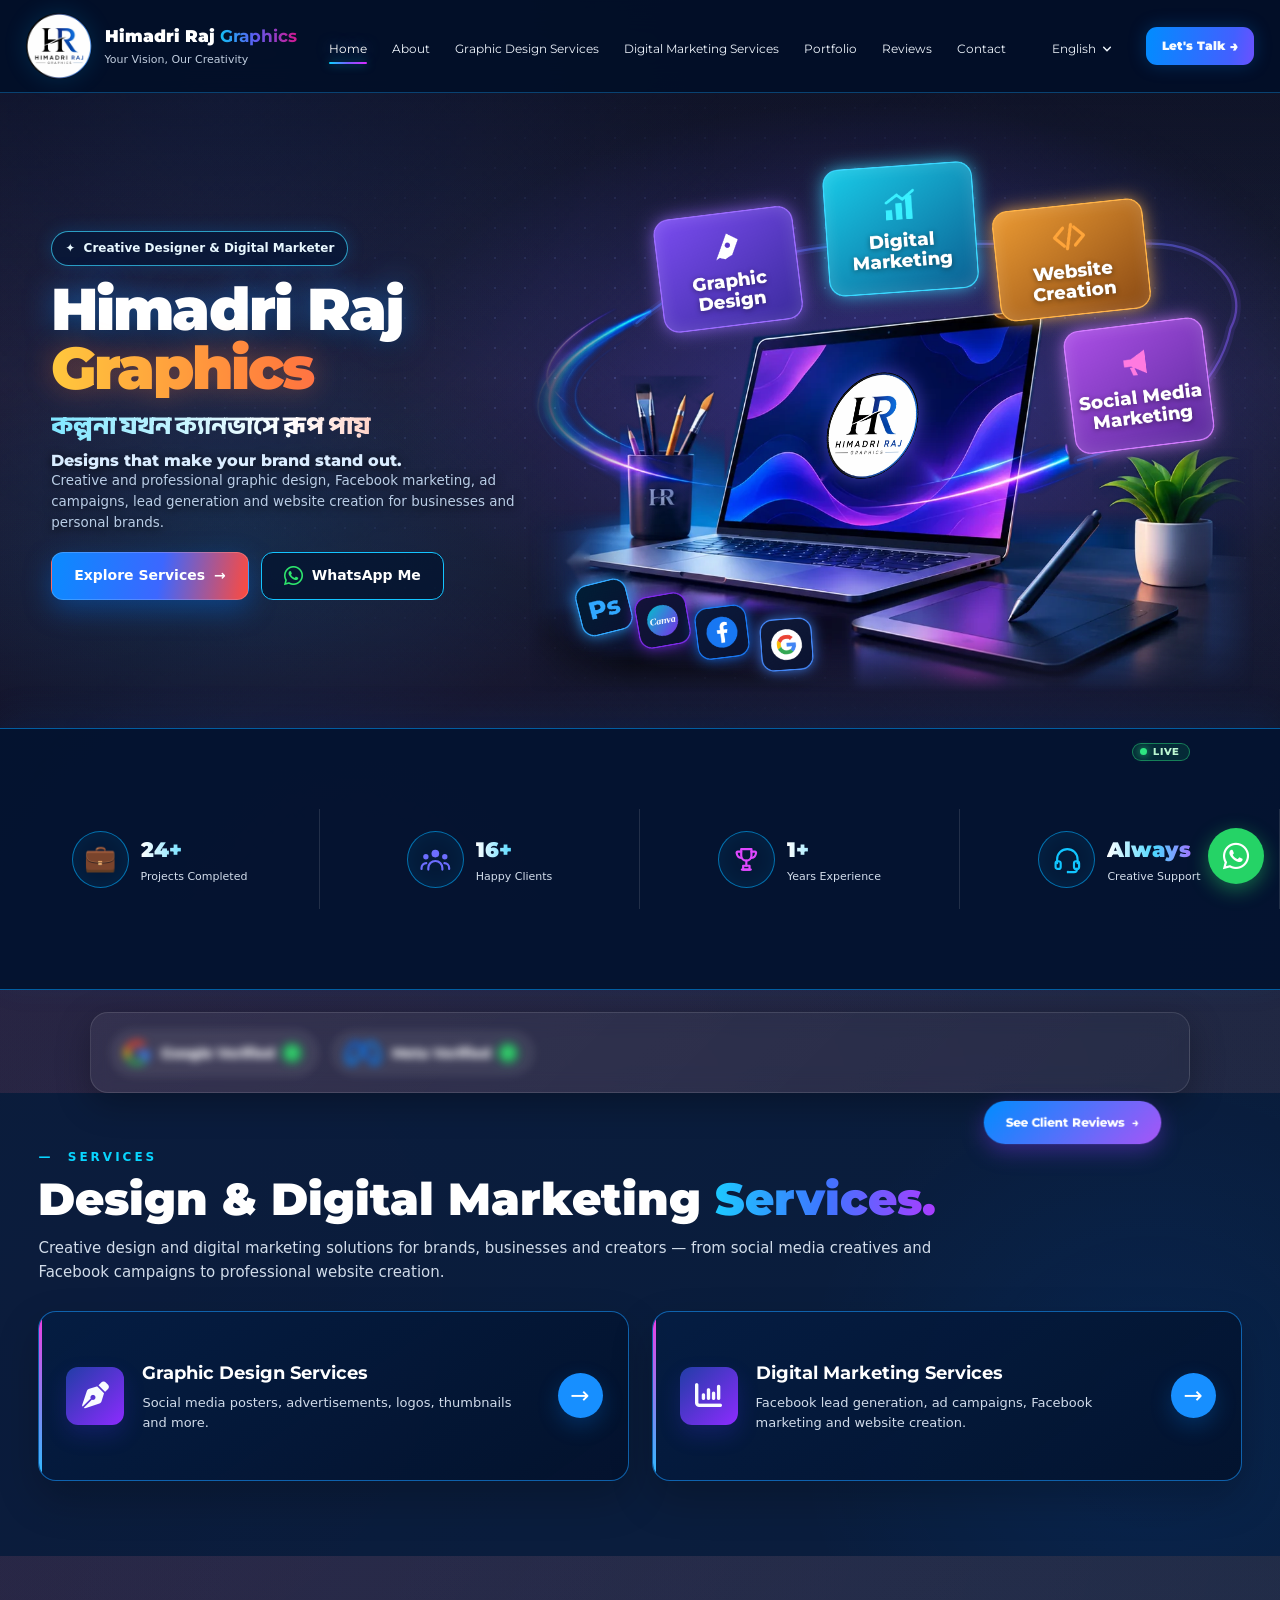
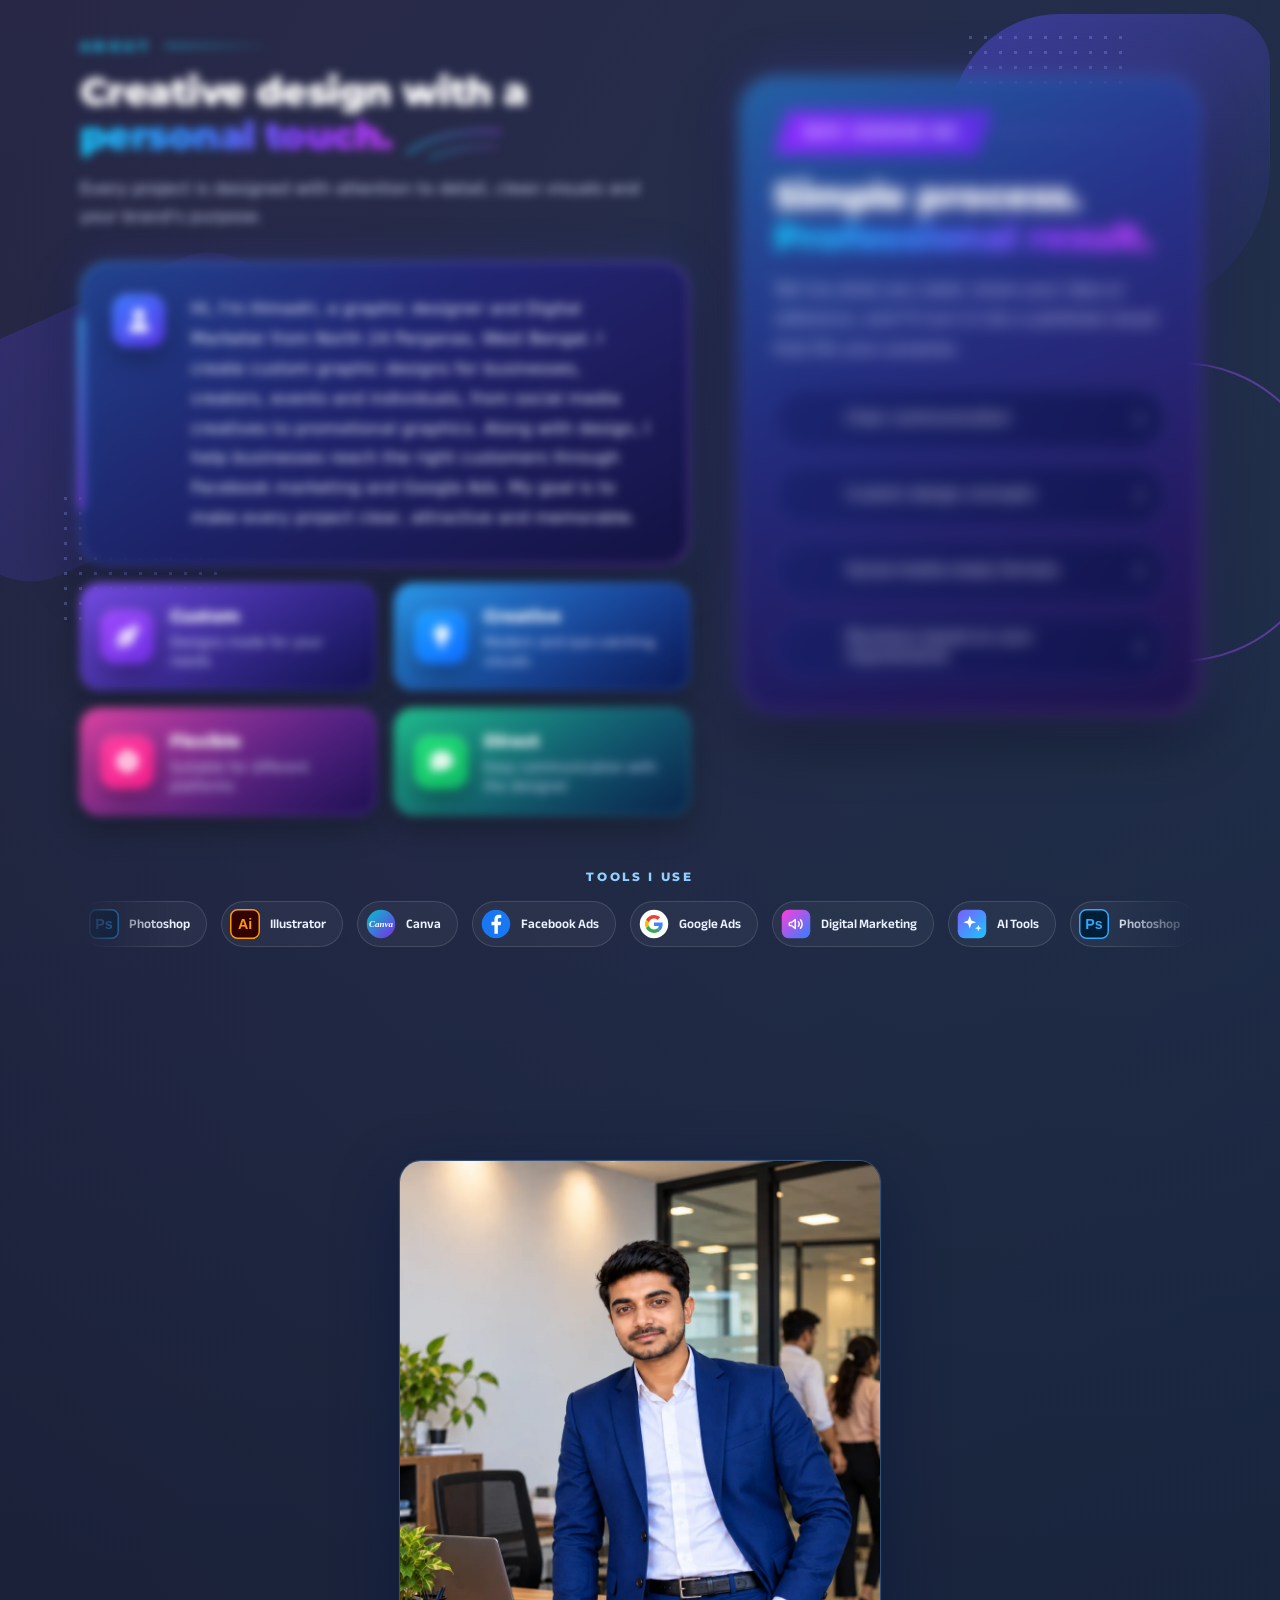
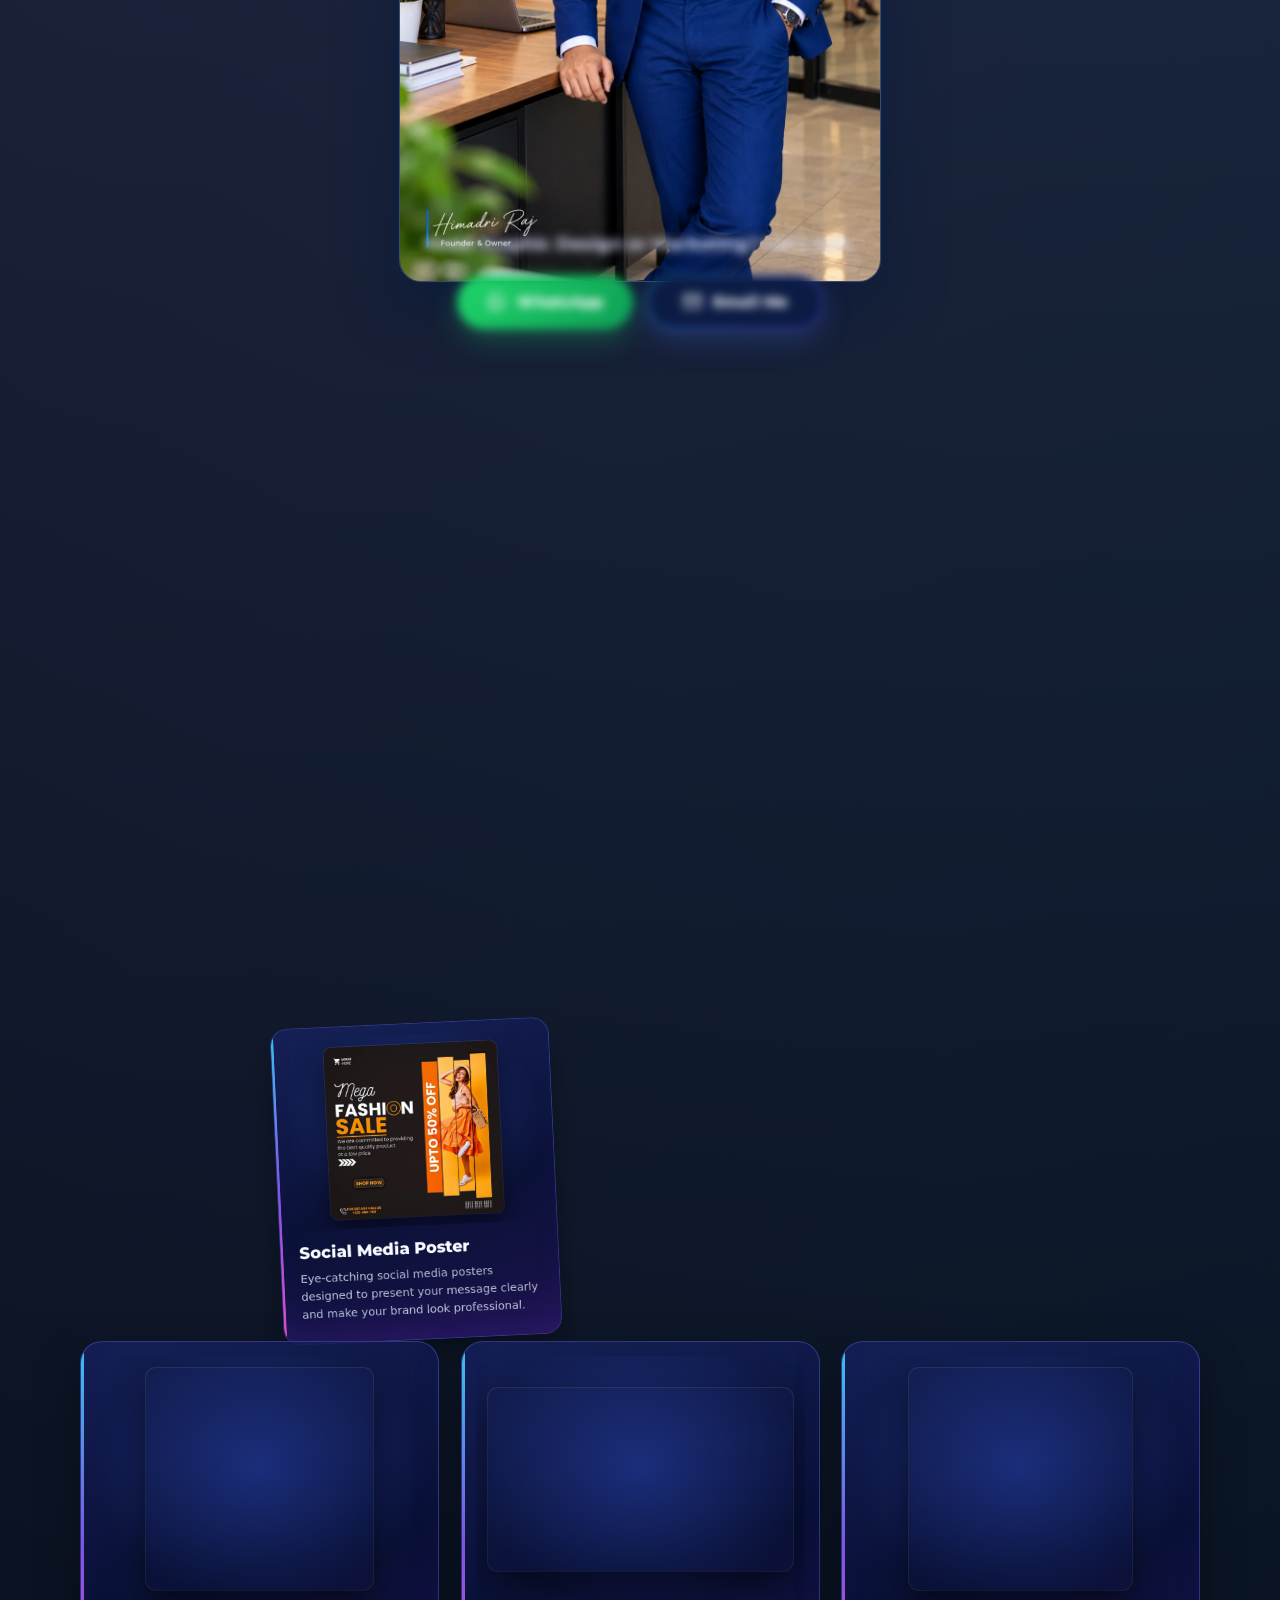
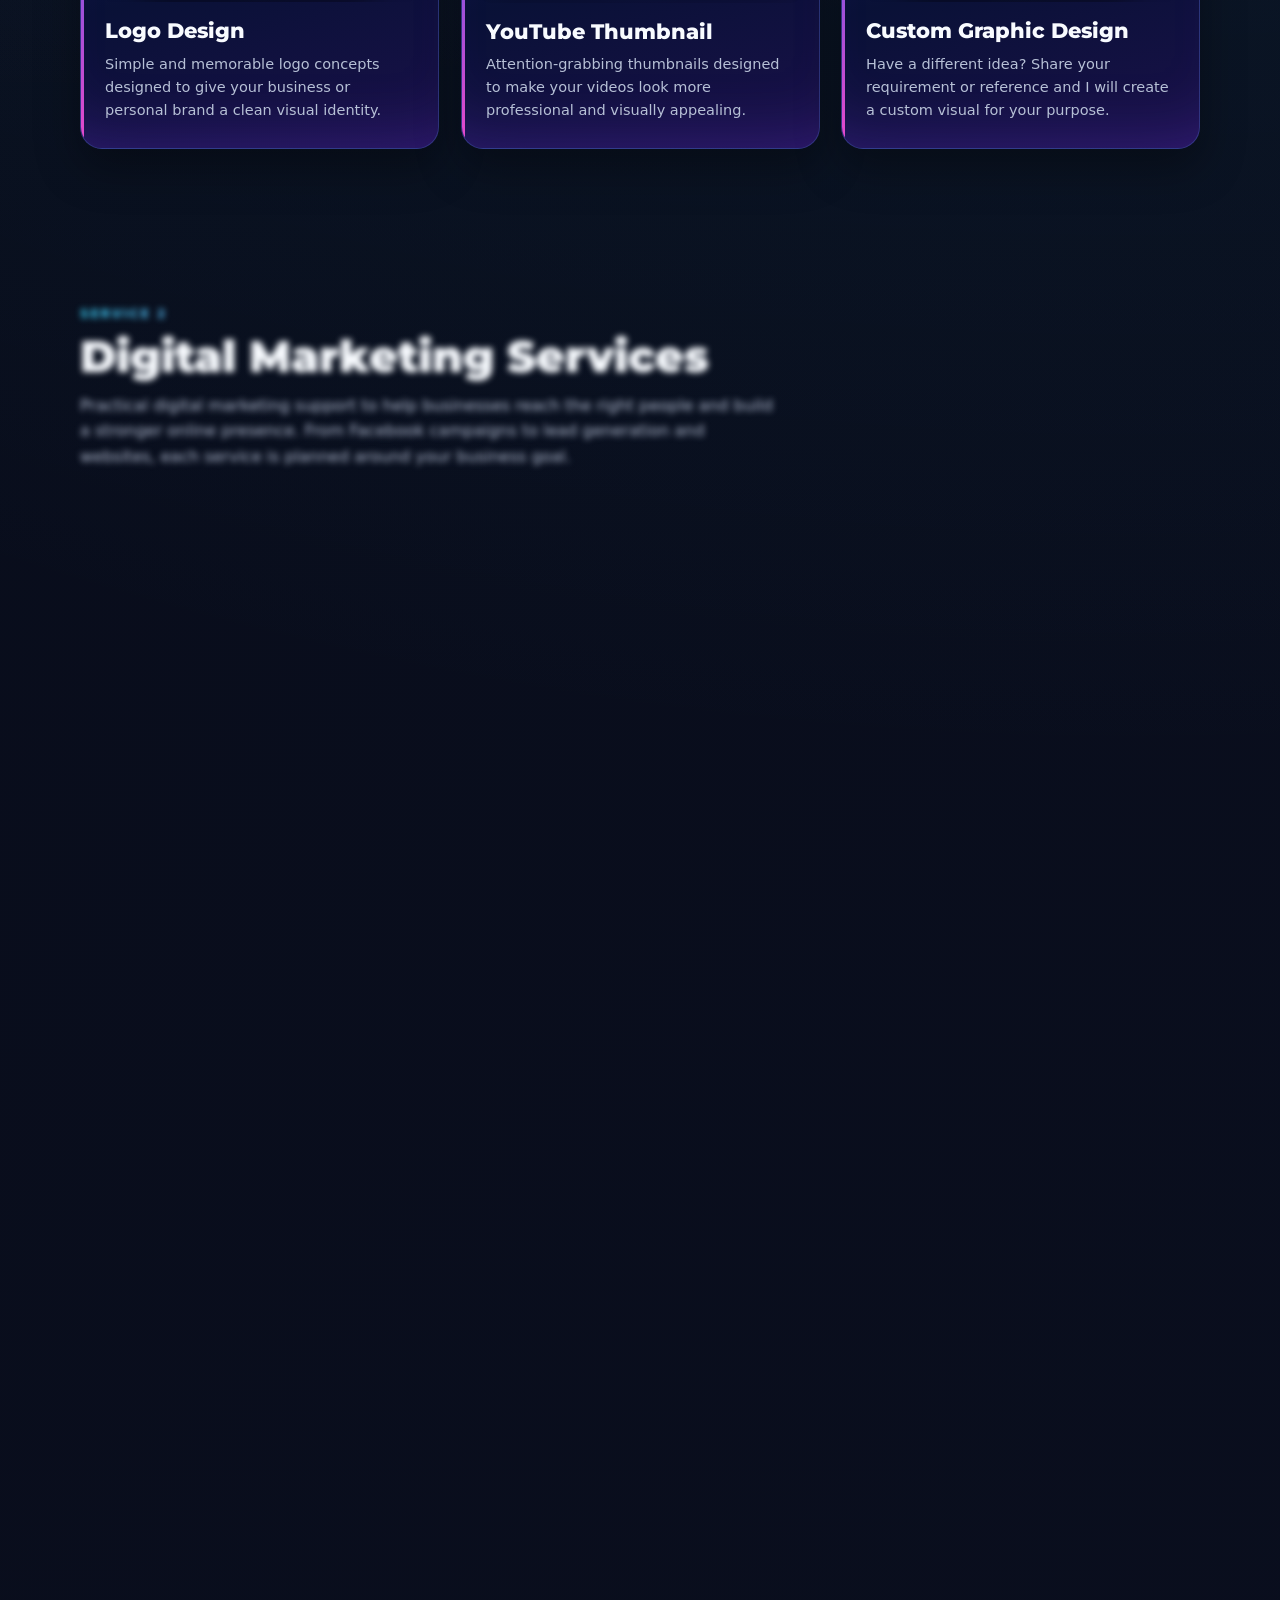
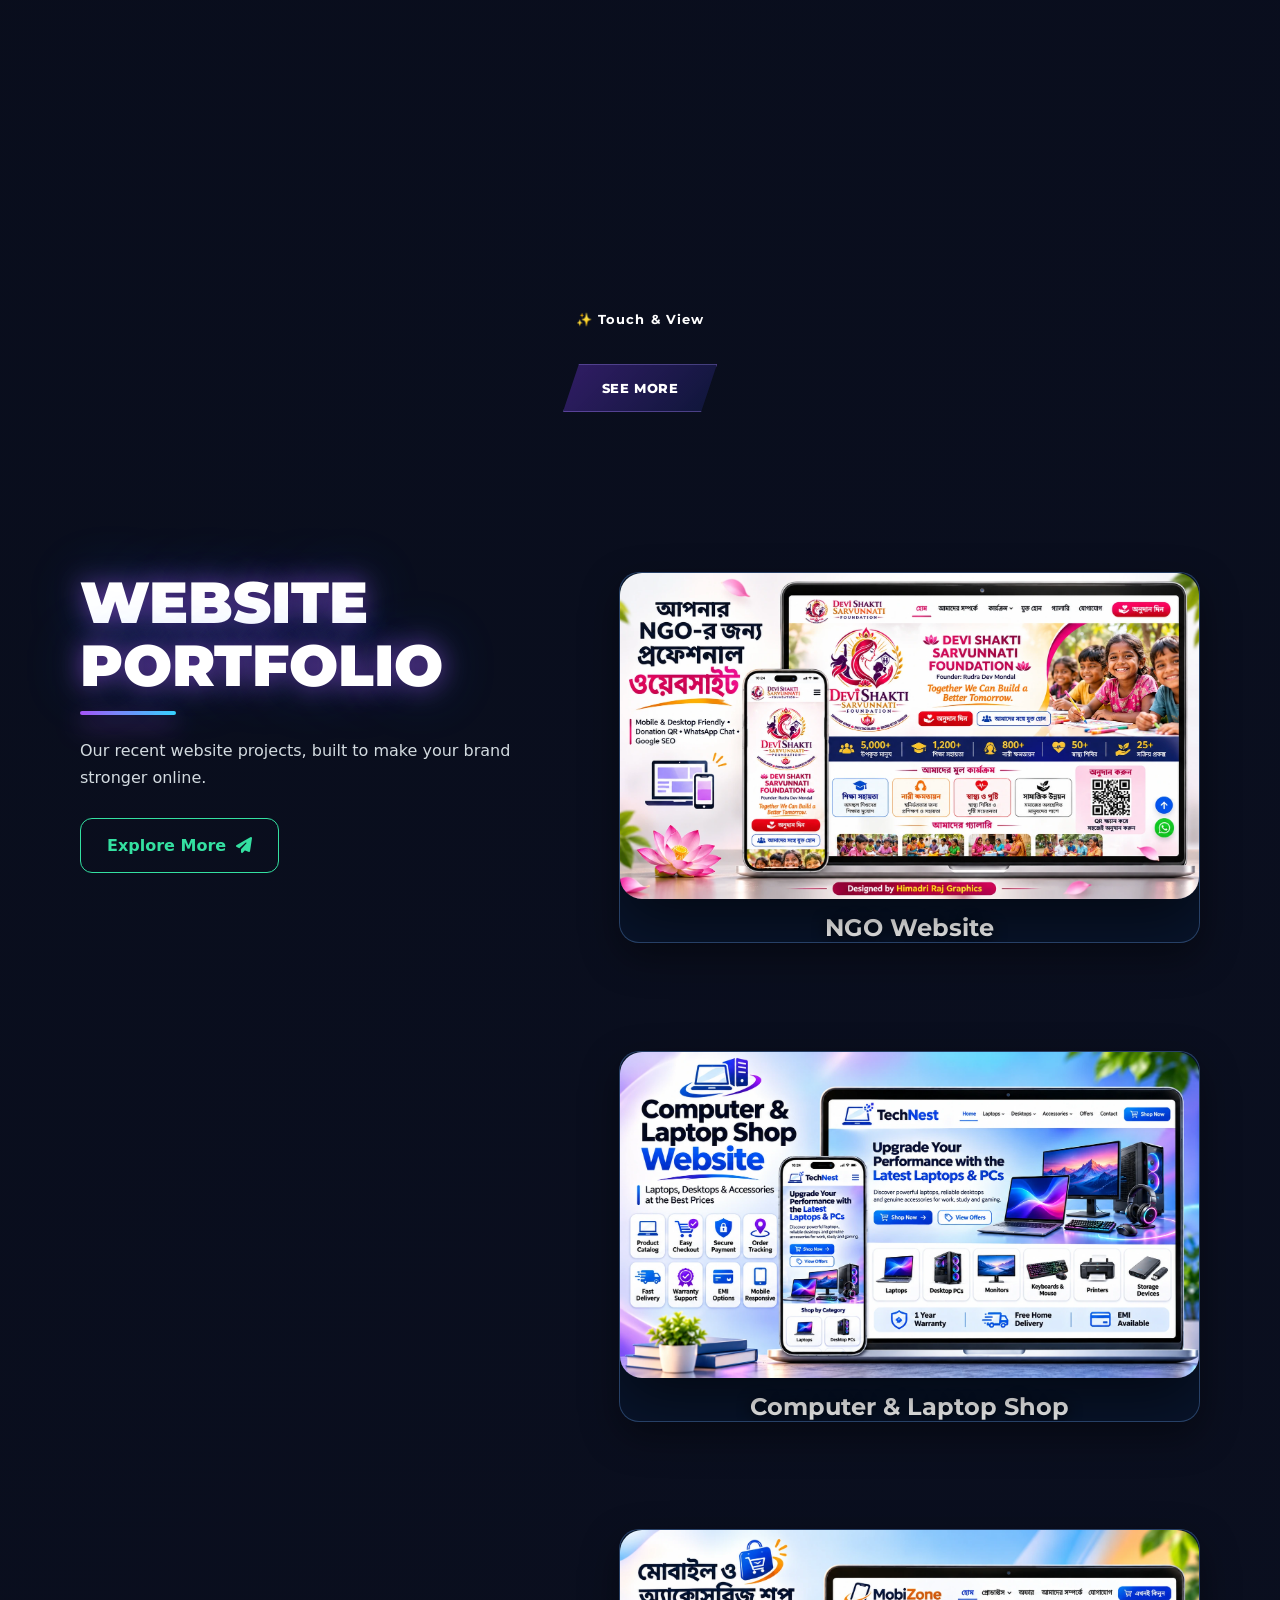
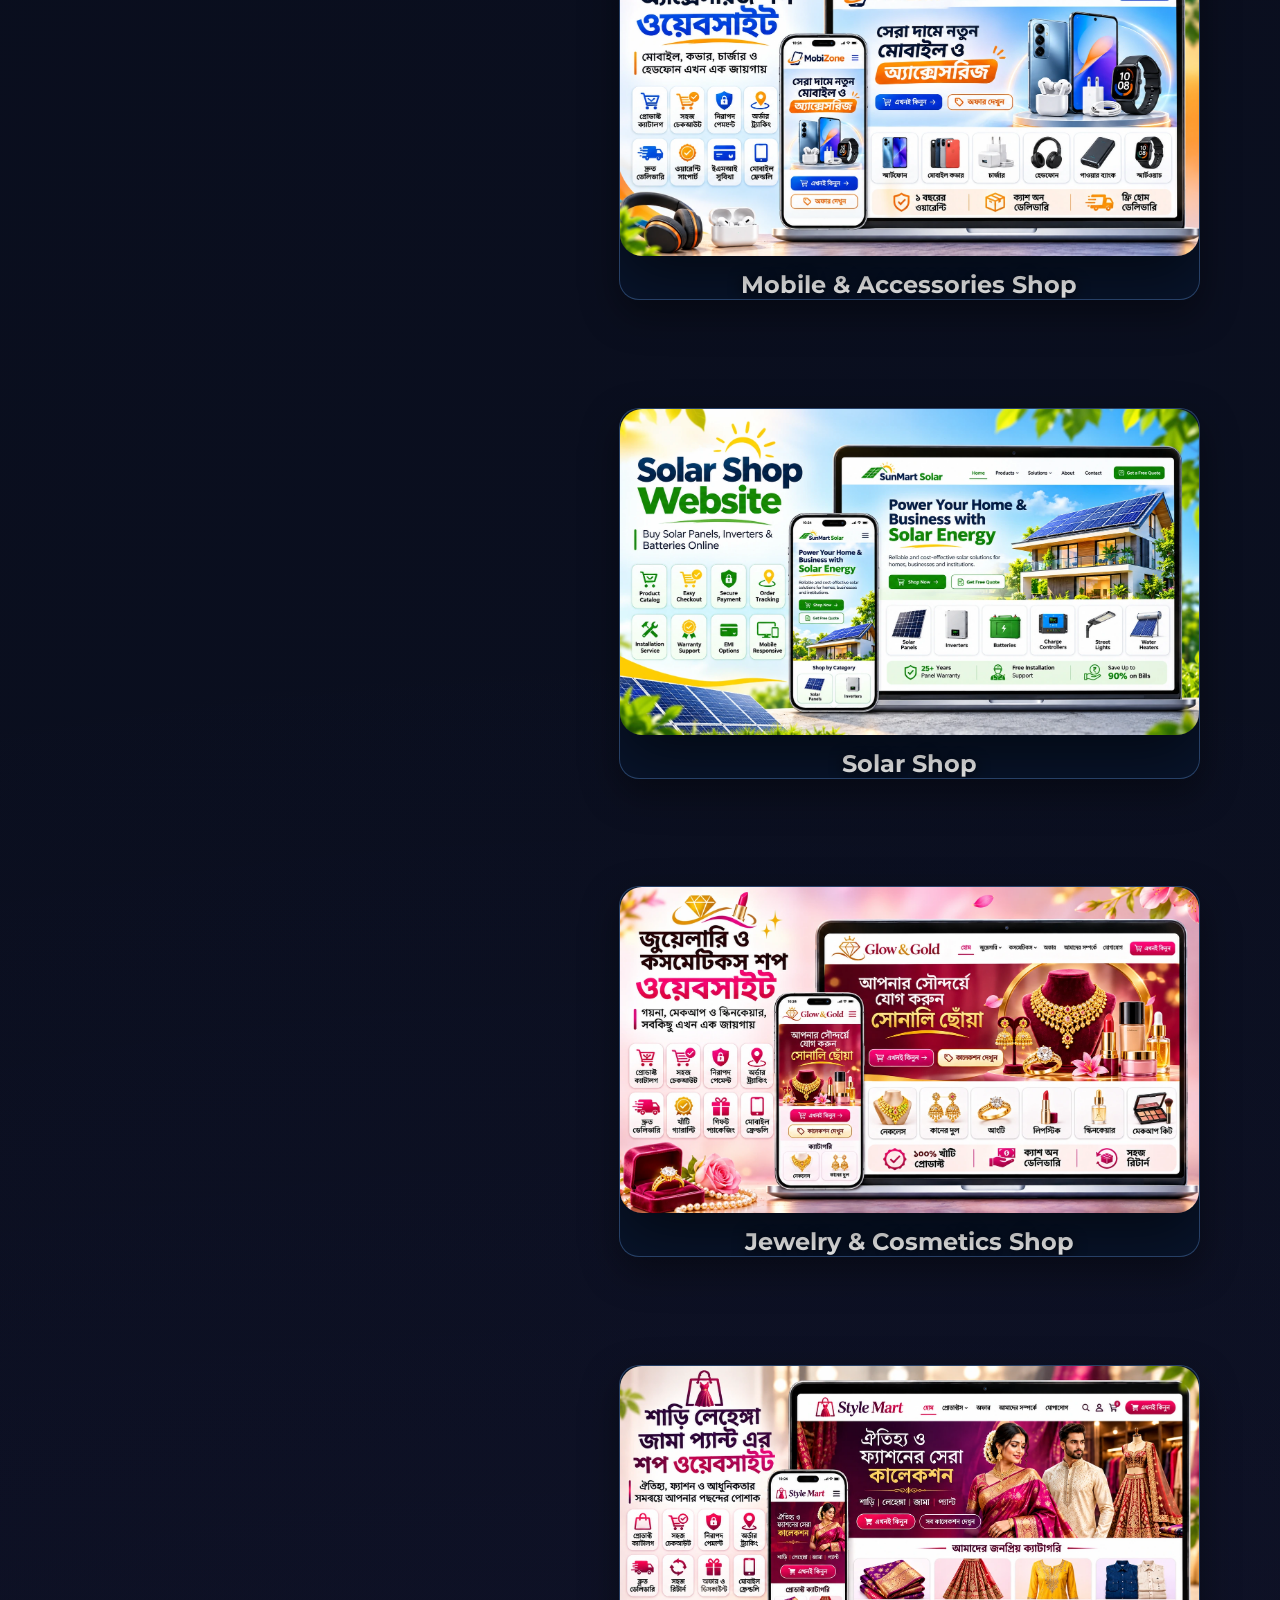
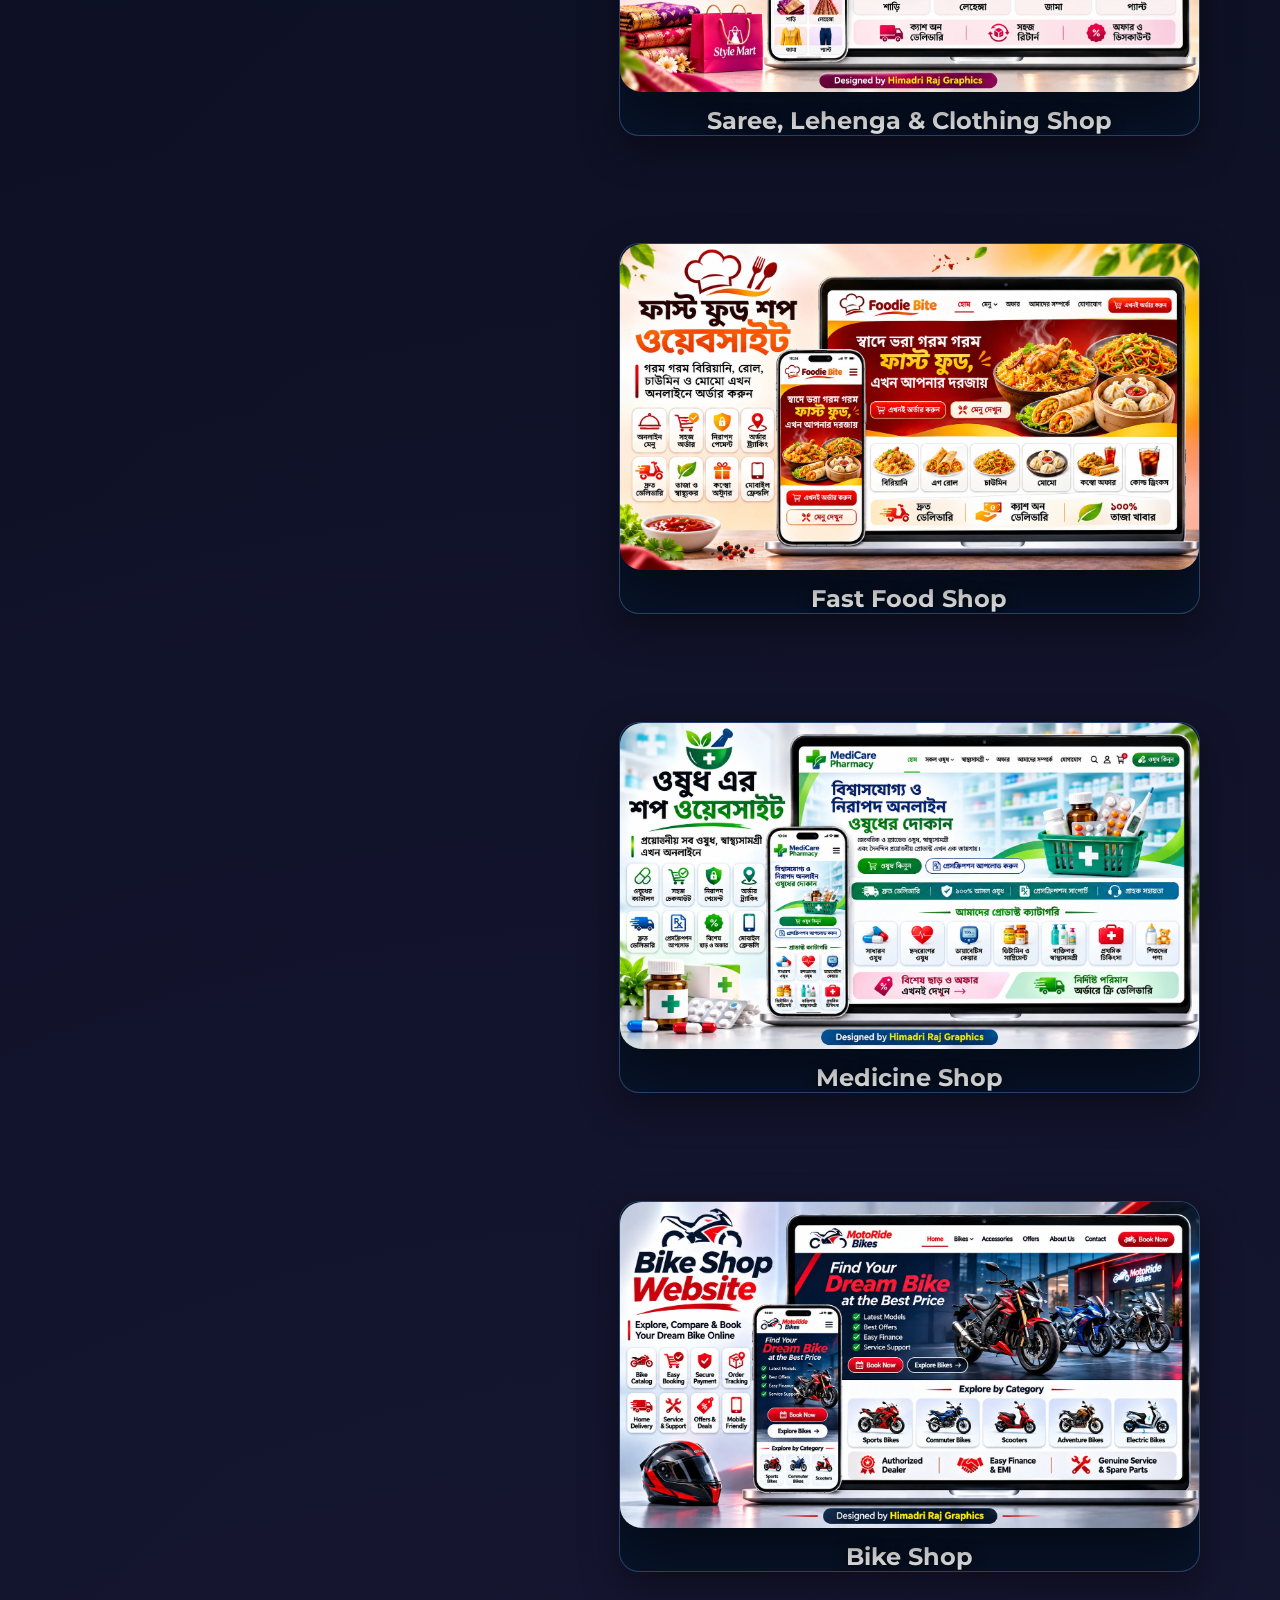
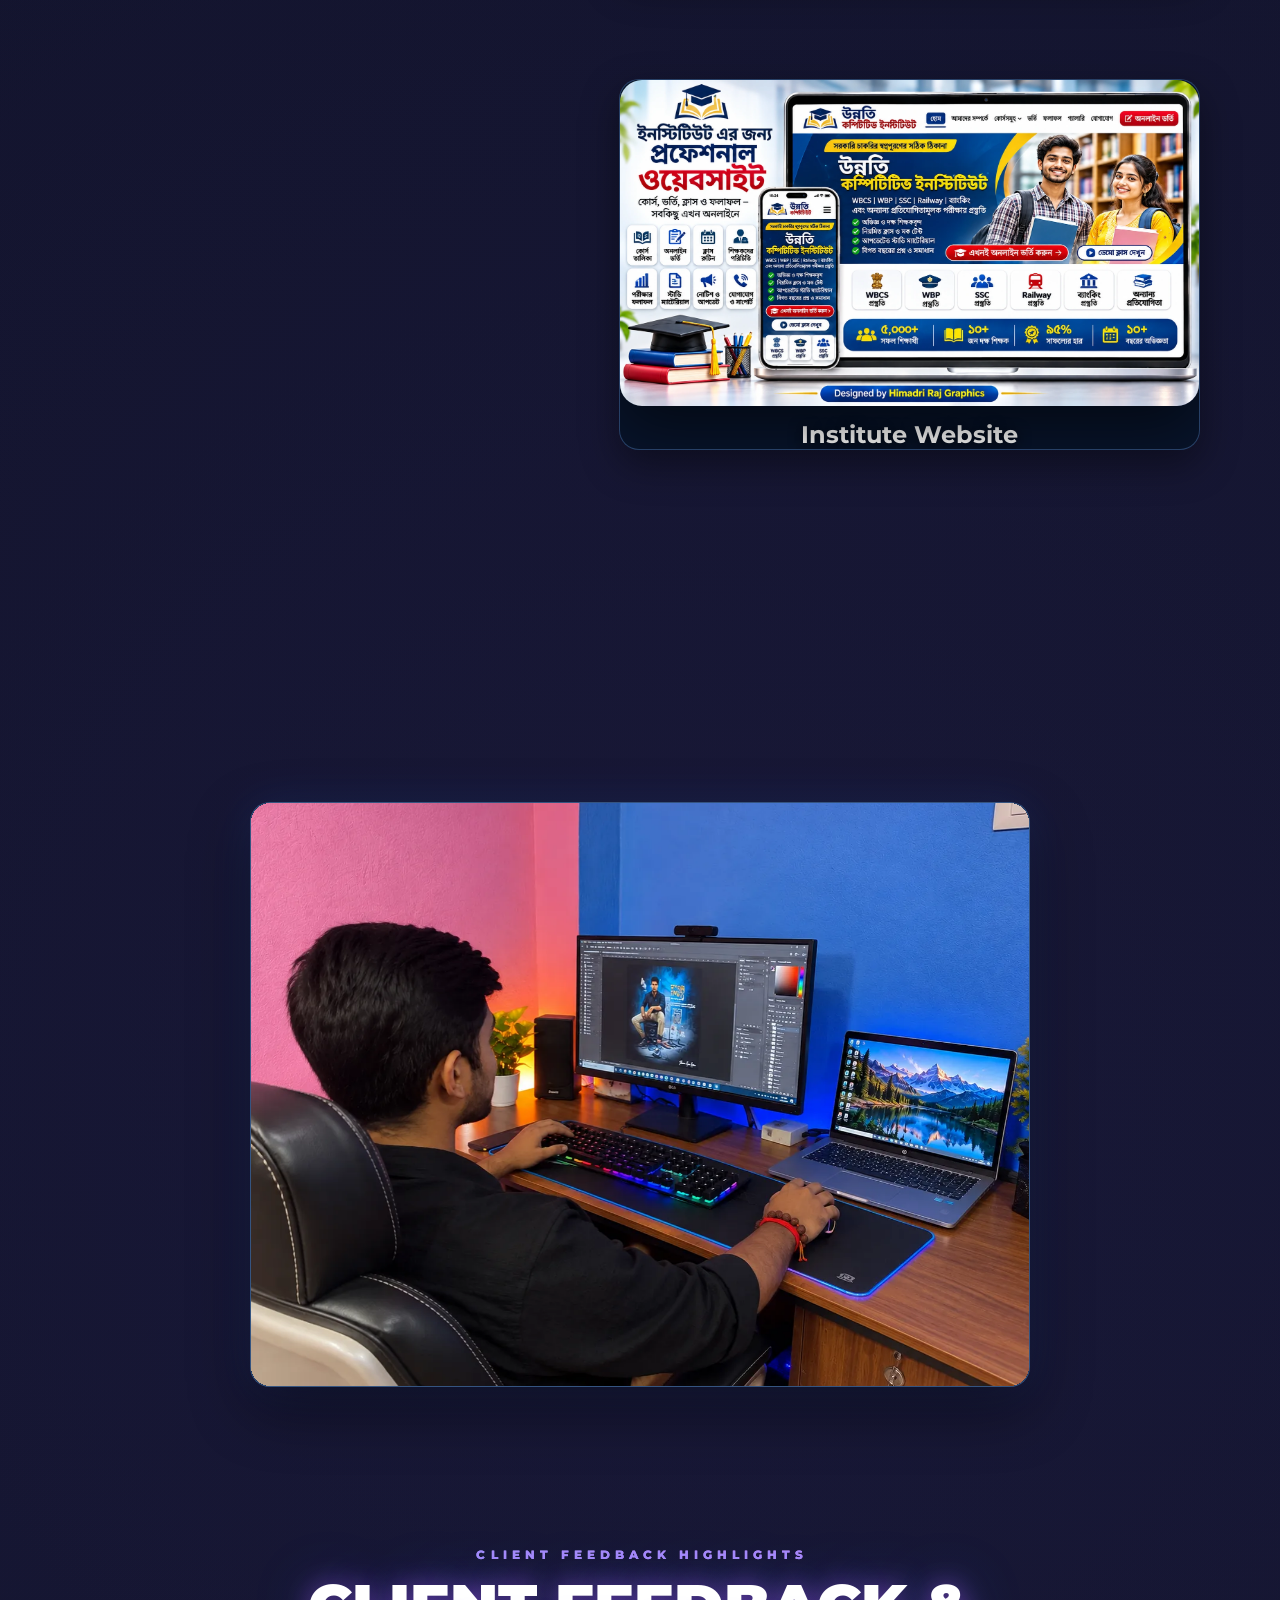
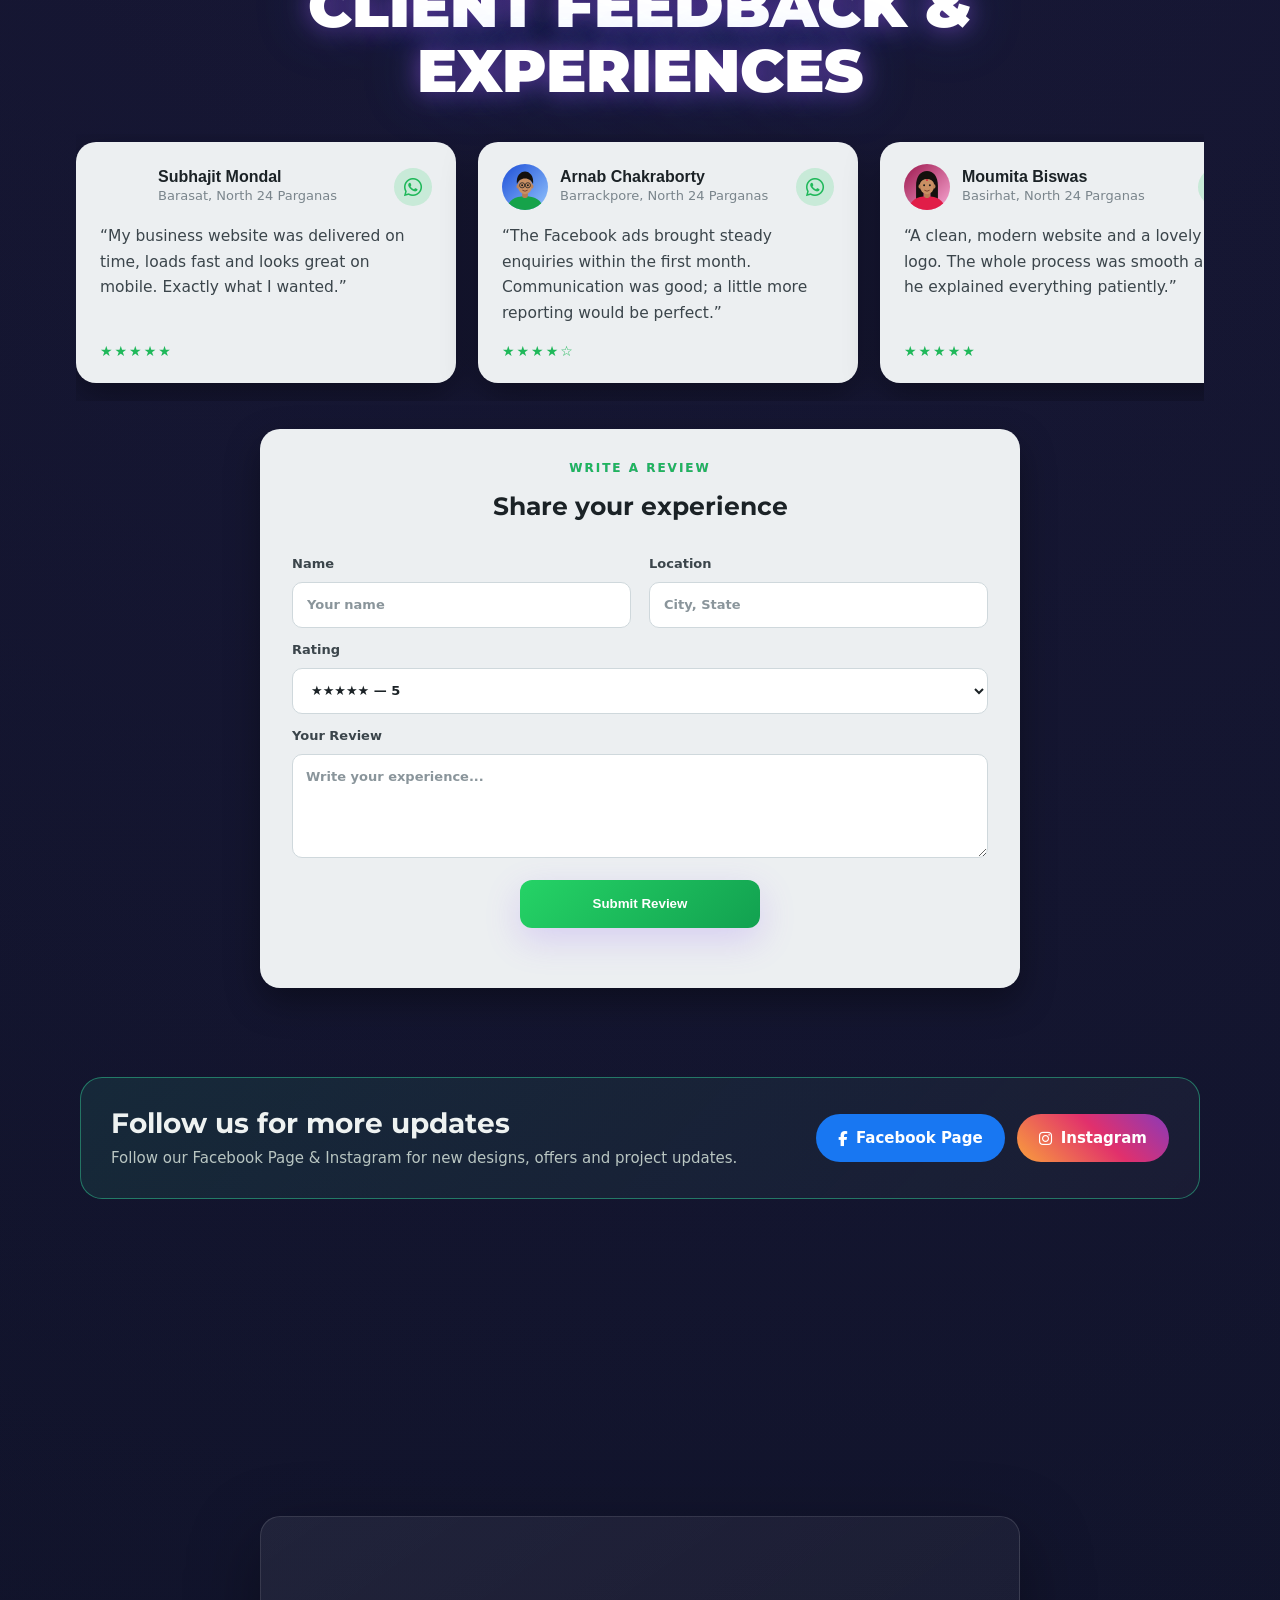
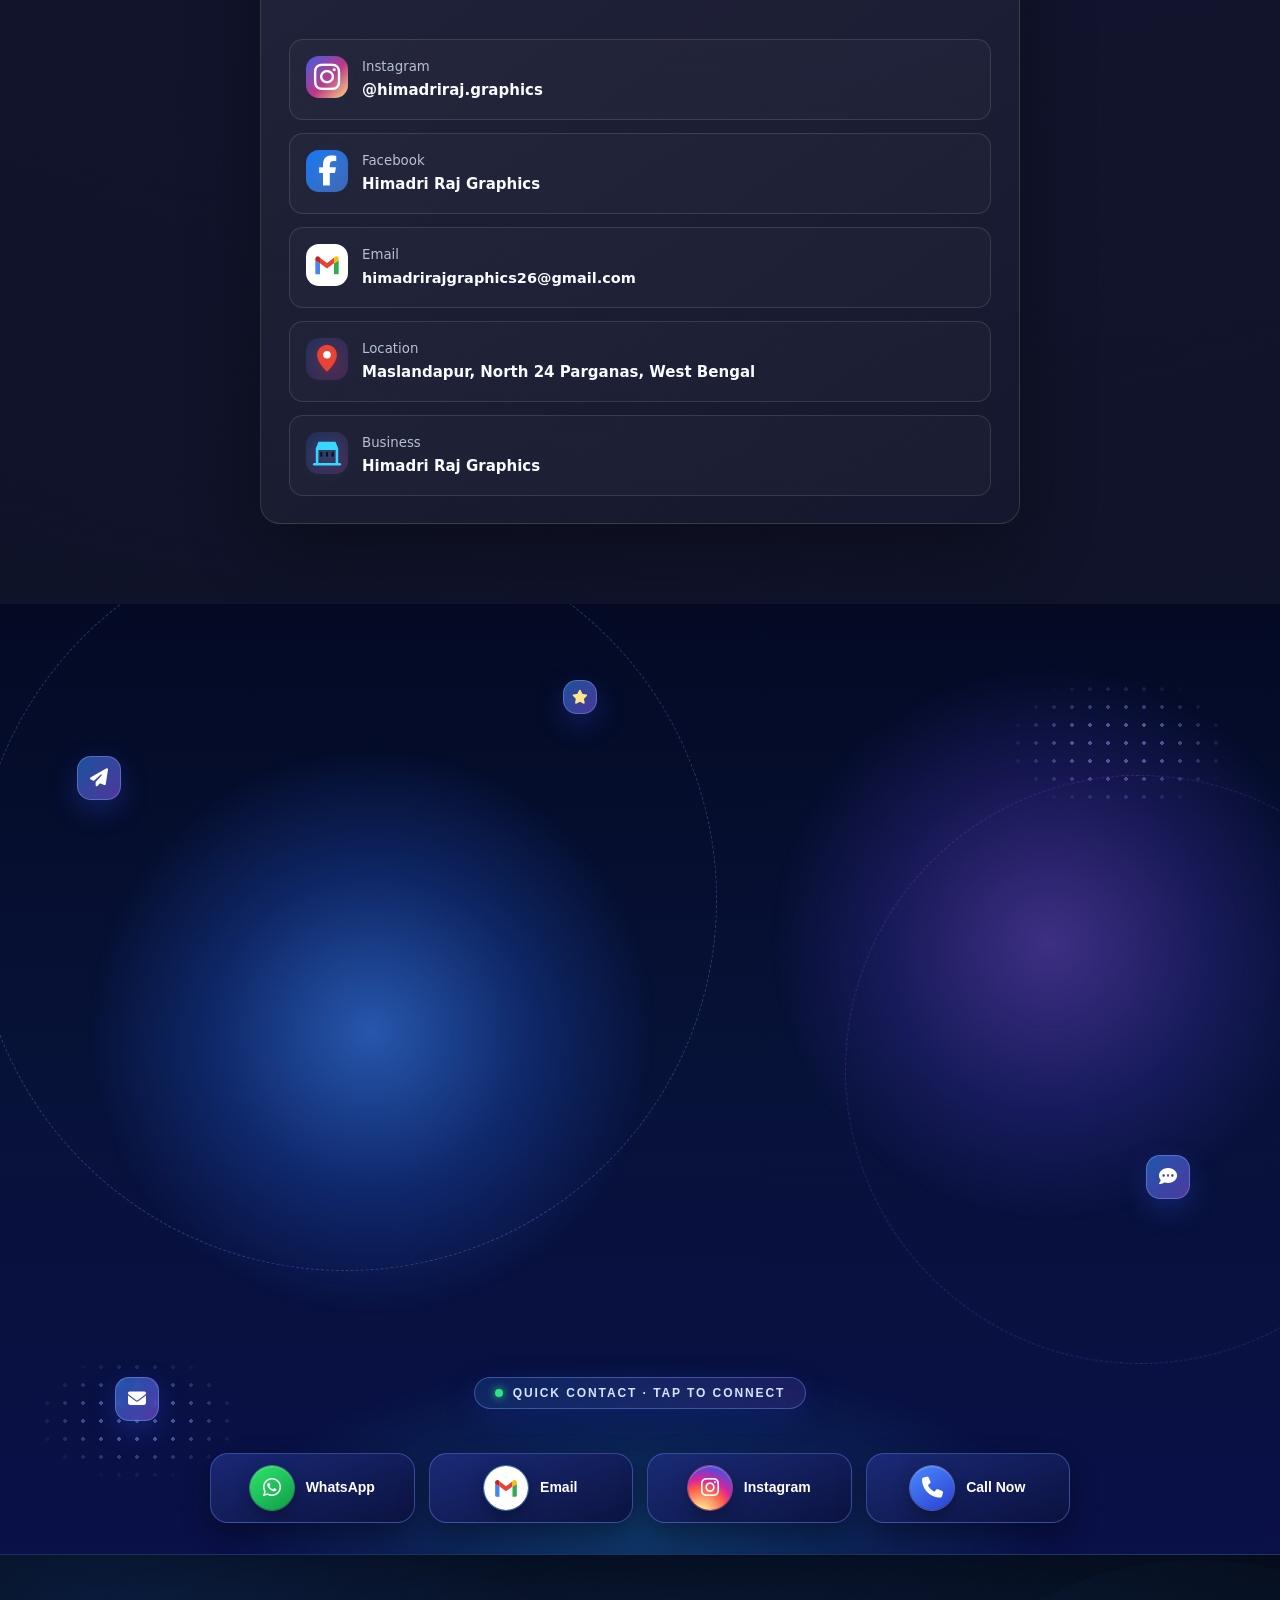
==== commit efeb8adb: "Add files via upload" ====
--- a/index.html
+++ b/index.html
@@ -4106,14 +4106,18 @@
   </div>
 </section>
 
-  <section id="web-portfolio" aria-label="Website Portfolio">
+  <script>
+window.__wpC=function(n){var o=[];['Web%20Demo','Web-Demo','web-demo','Web_Demo'].forEach(function(f){['webp'+n,'webp%20'+n,'webp-'+n].forEach(function(nm){['webp','jpg','png','jpeg'].forEach(function(x){o.push(f+'/'+nm+'.'+x);});});});return o;};
+window.__wpErr=function(im,n){var C=window.__wpC(n),i=(+im.dataset.i||0)+1;if(i<C.length){im.dataset.i=i;im.src=C[i];}else{im.removeAttribute('onerror');im.remove();}};
+</script>
+<section id="web-portfolio" aria-label="Website Portfolio">
   <div class="wrap wp-layout">
     <div class="wp-left">
       <h2 data-en="Website Portfolio" data-bn="ওয়েবসাইট পোর্টফোলিও">Website Portfolio</h2>
       <p class="wp-sub" data-en="Our recent website projects, built to make your brand stronger online." data-bn="আপনার ব্র্যান্ডকে অনলাইনে আরও শক্তিশালী করতে তৈরি আমার সাম্প্রতিক ওয়েবসাইট প্রজেক্টগুলো।">Our recent website projects, built to make your brand stronger online.</p>
       <a class="wp-more" href="#contact"><span data-en="Explore More" data-bn="আরও দেখুন">Explore More</span> <i class="fa-solid fa-paper-plane"></i></a>
     </div>
-    <div class="wp-stack" id="wpStack"><div class="wp-card"><div class="wp-frame"><span class="wp-ph">Website photo 1</span><img class="wp-img" src="images/web-1.webp" alt="" loading="lazy" decoding="async" onerror="this.remove()"></div><h3 class="wp-title"></h3></div><div class="wp-card"><div class="wp-frame"><span class="wp-ph">Website photo 2</span><img class="wp-img" src="images/web-2.webp" alt="" loading="lazy" decoding="async" onerror="this.remove()"></div><h3 class="wp-title"></h3></div><div class="wp-card"><div class="wp-frame"><span class="wp-ph">Website photo 3</span><img class="wp-img" src="images/web-3.webp" alt="" loading="lazy" decoding="async" onerror="this.remove()"></div><h3 class="wp-title"></h3></div><div class="wp-card"><div class="wp-frame"><span class="wp-ph">Website photo 4</span><img class="wp-img" src="images/web-4.webp" alt="" loading="lazy" decoding="async" onerror="this.remove()"></div><h3 class="wp-title"></h3></div><div class="wp-card"><div class="wp-frame"><span class="wp-ph">Website photo 5</span><img class="wp-img" src="images/web-5.webp" alt="" loading="lazy" decoding="async" onerror="this.remove()"></div><h3 class="wp-title"></h3></div><div class="wp-card"><div class="wp-frame"><span class="wp-ph">Website photo 6</span><img class="wp-img" src="images/web-6.webp" alt="" loading="lazy" decoding="async" onerror="this.remove()"></div><h3 class="wp-title"></h3></div></div>
+    <div class="wp-stack" id="wpStack"><div class="wp-card"><div class="wp-frame"><span class="wp-ph">NGO Website</span><img class="wp-img" src="Web%20Demo/webp1.webp" alt="NGO Website" loading="lazy" decoding="async" onerror="__wpErr(this,1)"></div><h3 class="wp-title" data-en="NGO Website" data-bn="এনজিও ওয়েবসাইট">NGO Website</h3></div><div class="wp-card"><div class="wp-frame"><span class="wp-ph">Computer &amp; Laptop Shop</span><img class="wp-img" src="Web%20Demo/webp2.webp" alt="Computer &amp; Laptop Shop" loading="lazy" decoding="async" onerror="__wpErr(this,2)"></div><h3 class="wp-title" data-en="Computer &amp; Laptop Shop" data-bn="কম্পিউটার ও ল্যাপটপ শপ">Computer &amp; Laptop Shop</h3></div><div class="wp-card"><div class="wp-frame"><span class="wp-ph">Mobile &amp; Accessories Shop</span><img class="wp-img" src="Web%20Demo/webp3.webp" alt="Mobile &amp; Accessories Shop" loading="lazy" decoding="async" onerror="__wpErr(this,3)"></div><h3 class="wp-title" data-en="Mobile &amp; Accessories Shop" data-bn="মোবাইল ও অ্যাক্সেসরিজ শপ">Mobile &amp; Accessories Shop</h3></div><div class="wp-card"><div class="wp-frame"><span class="wp-ph">Solar Shop</span><img class="wp-img" src="Web%20Demo/webp4.webp" alt="Solar Shop" loading="lazy" decoding="async" onerror="__wpErr(this,4)"></div><h3 class="wp-title" data-en="Solar Shop" data-bn="সোলার শপ">Solar Shop</h3></div><div class="wp-card"><div class="wp-frame"><span class="wp-ph">Jewelry &amp; Cosmetics Shop</span><img class="wp-img" src="Web%20Demo/webp5.webp" alt="Jewelry &amp; Cosmetics Shop" loading="lazy" decoding="async" onerror="__wpErr(this,5)"></div><h3 class="wp-title" data-en="Jewelry &amp; Cosmetics Shop" data-bn="জুয়েলারি ও কসমেটিকস শপ">Jewelry &amp; Cosmetics Shop</h3></div><div class="wp-card"><div class="wp-frame"><span class="wp-ph">Saree, Lehenga &amp; Clothing Shop</span><img class="wp-img" src="Web%20Demo/webp6.webp" alt="Saree, Lehenga &amp; Clothing Shop" loading="lazy" decoding="async" onerror="__wpErr(this,6)"></div><h3 class="wp-title" data-en="Saree, Lehenga &amp; Clothing Shop" data-bn="শাড়ি, লেহেঙ্গা ও ক্লথিং শপ">Saree, Lehenga &amp; Clothing Shop</h3></div><div class="wp-card"><div class="wp-frame"><span class="wp-ph">Fast Food Shop</span><img class="wp-img" src="Web%20Demo/webp7.webp" alt="Fast Food Shop" loading="lazy" decoding="async" onerror="__wpErr(this,7)"></div><h3 class="wp-title" data-en="Fast Food Shop" data-bn="ফাস্ট ফুড শপ">Fast Food Shop</h3></div><div class="wp-card"><div class="wp-frame"><span class="wp-ph">Medicine Shop</span><img class="wp-img" src="Web%20Demo/webp8.webp" alt="Medicine Shop" loading="lazy" decoding="async" onerror="__wpErr(this,8)"></div><h3 class="wp-title" data-en="Medicine Shop" data-bn="মেডিসিন শপ">Medicine Shop</h3></div><div class="wp-card"><div class="wp-frame"><span class="wp-ph">Bike Shop</span><img class="wp-img" src="Web%20Demo/webp9.webp" alt="Bike Shop" loading="lazy" decoding="async" onerror="__wpErr(this,9)"></div><h3 class="wp-title" data-en="Bike Shop" data-bn="বাইক শপ">Bike Shop</h3></div><div class="wp-card"><div class="wp-frame"><span class="wp-ph">Institute Website</span><img class="wp-img" src="Web%20Demo/webp10.webp" alt="Institute Website" loading="lazy" decoding="async" onerror="__wpErr(this,10)"></div><h3 class="wp-title" data-en="Institute Website" data-bn="ইনস্টিটিউট ওয়েবসাইট">Institute Website</h3></div></div>
   </div>
 </section>
 
@@ -6092,5 +6096,6 @@
 #siteFooter .hrg-footer-bottom,#siteFooter .hrg-footer-bottom *{color:#fff!important}
 #siteFooter .ft-brand{background:none!important;-webkit-background-clip:border-box!important;background-clip:border-box!important;-webkit-text-fill-color:#fff!important}
 </style>
+<style id="v24-css">.wp-title{margin-top:14px;font:700 clamp(17px,2.6vw,24px) Montserrat,Inter,sans-serif;color:#fff;text-shadow:0 2px 14px rgba(0,0,0,.8)}.wp-ph{text-align:center;padding:0 16px}</style>
 </body>
 </html>
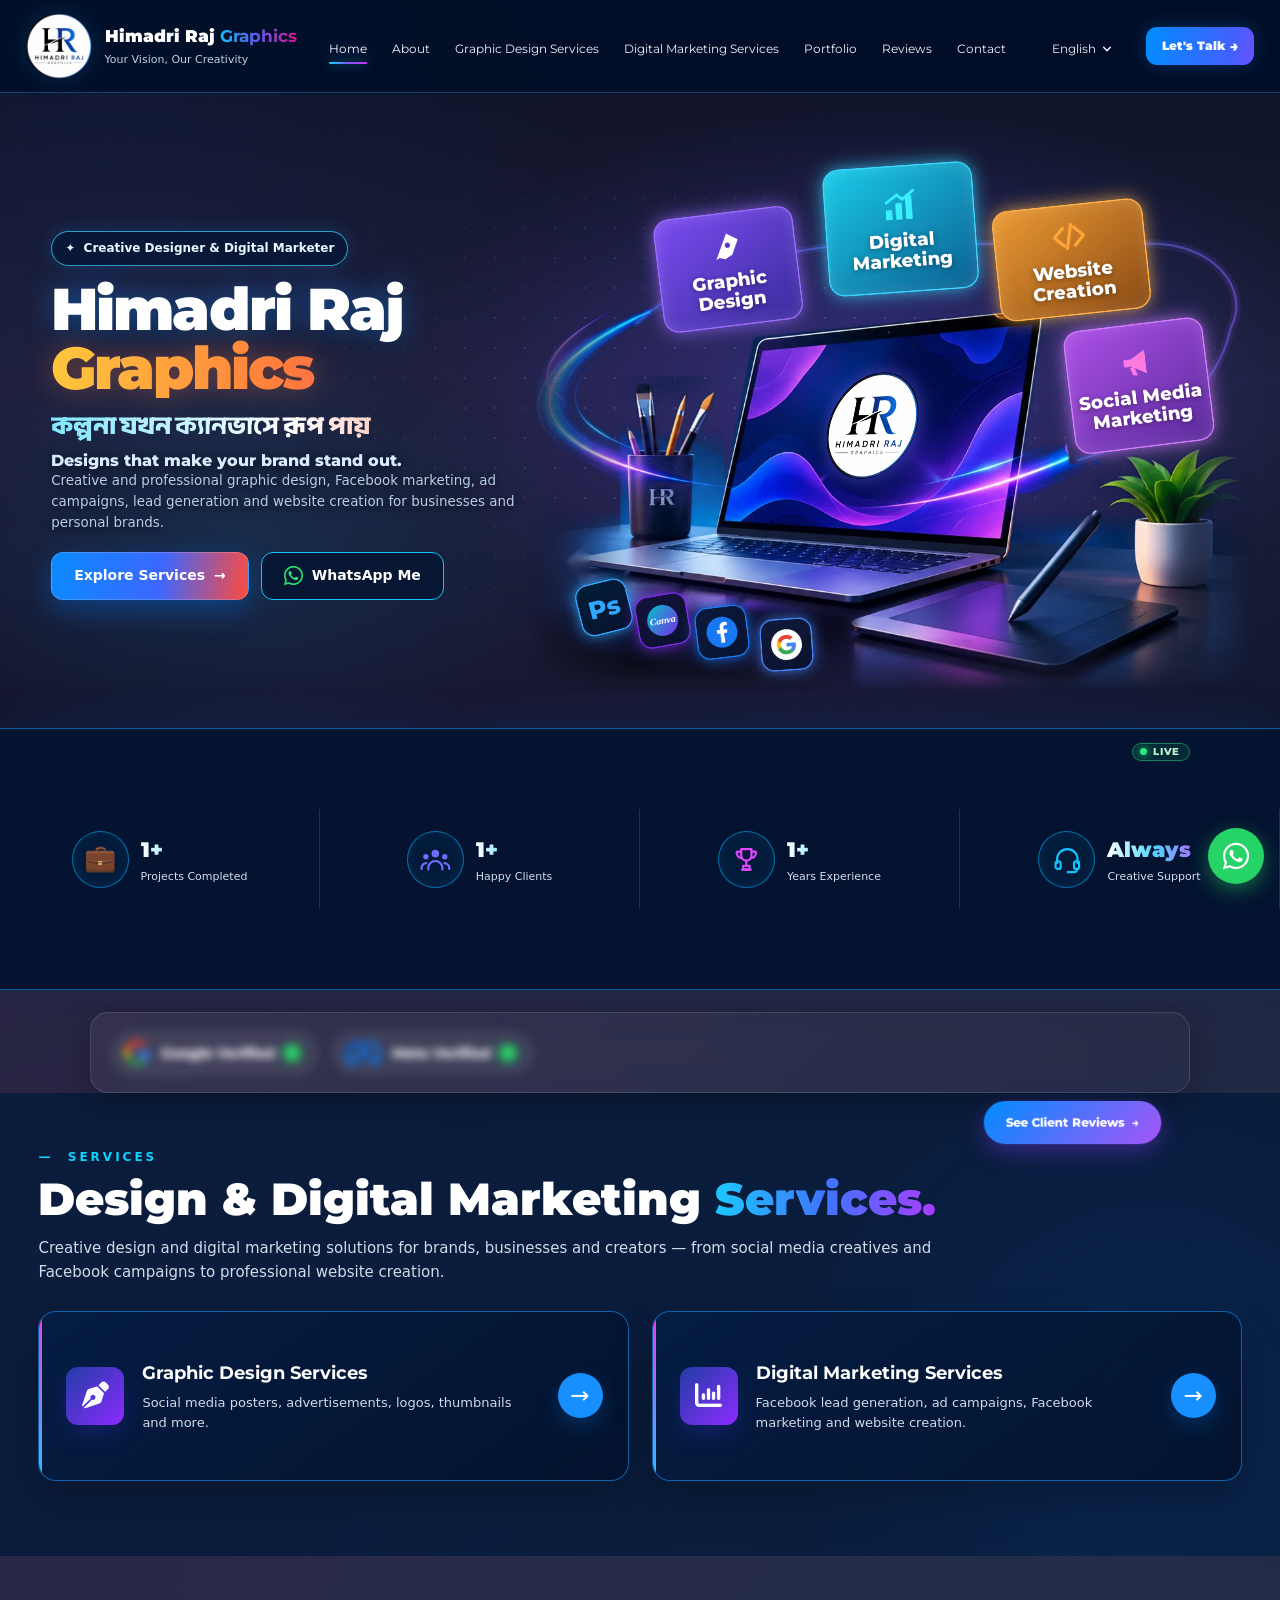
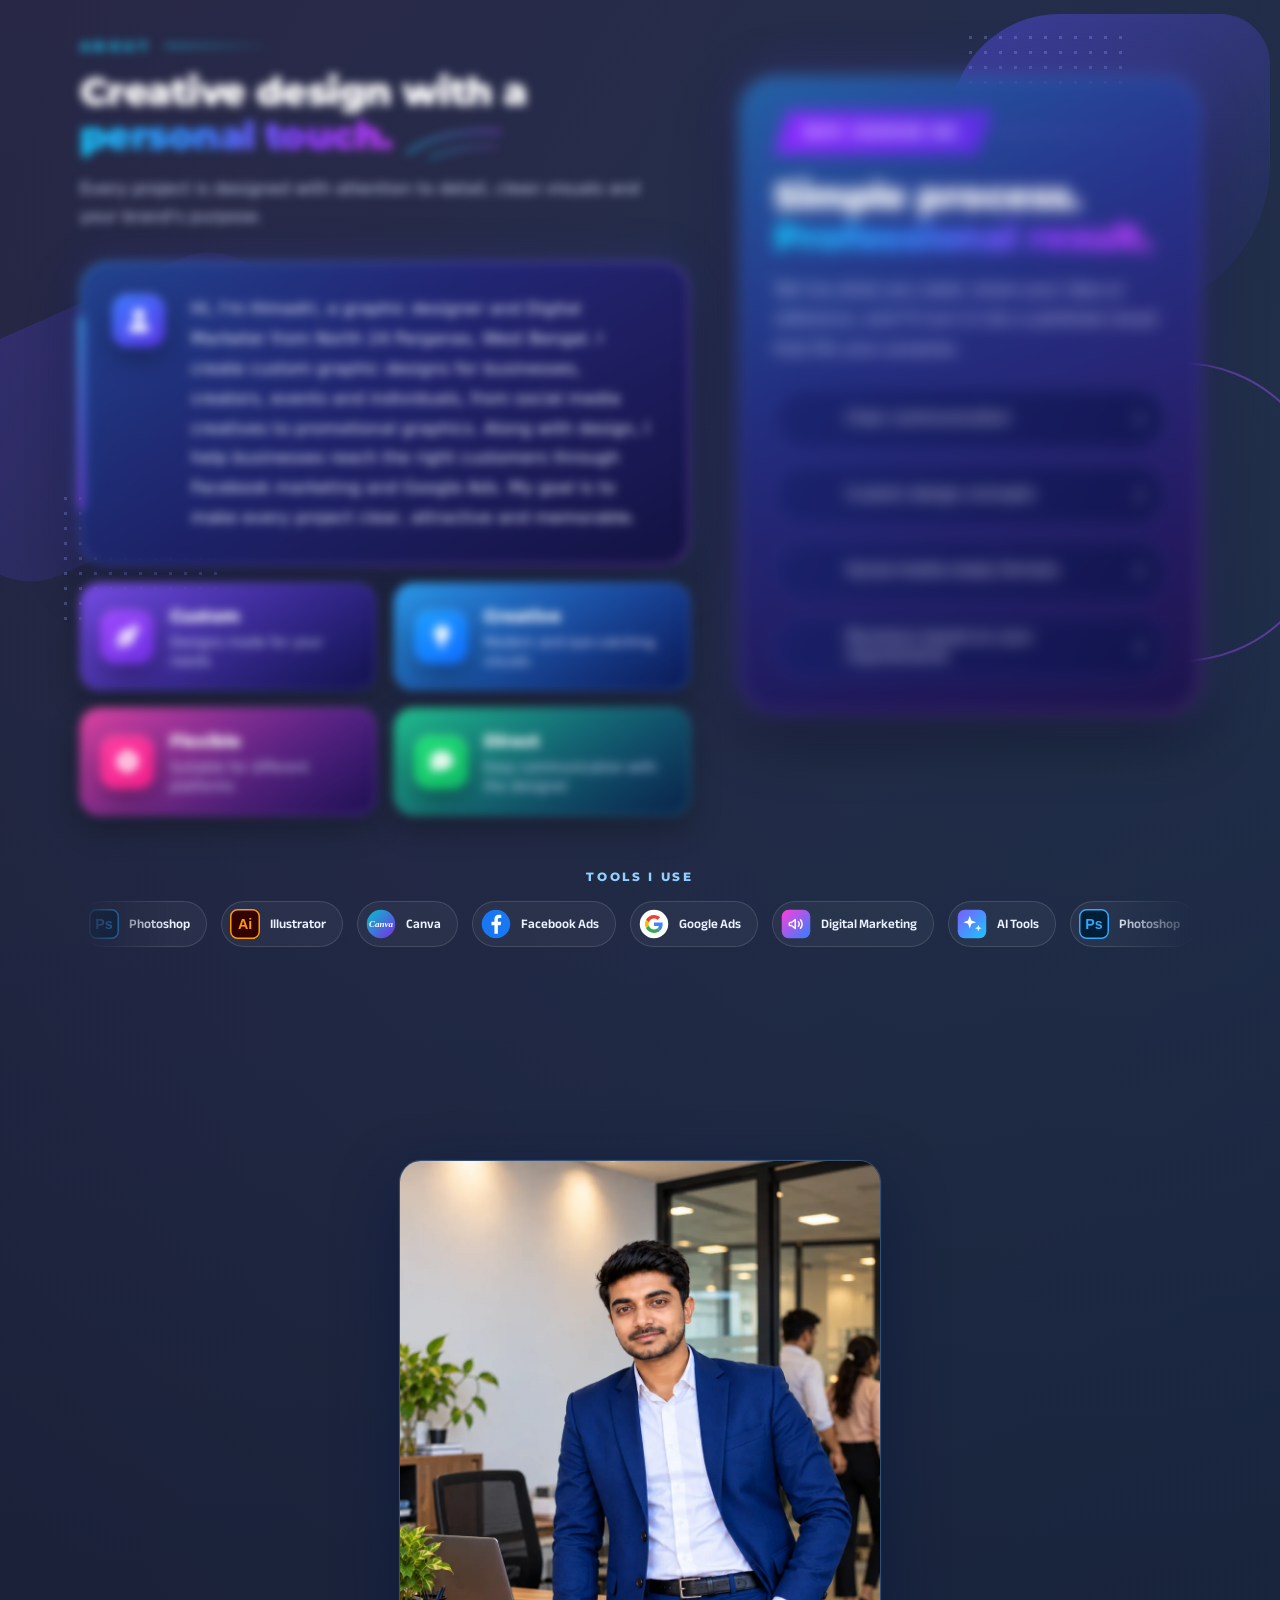
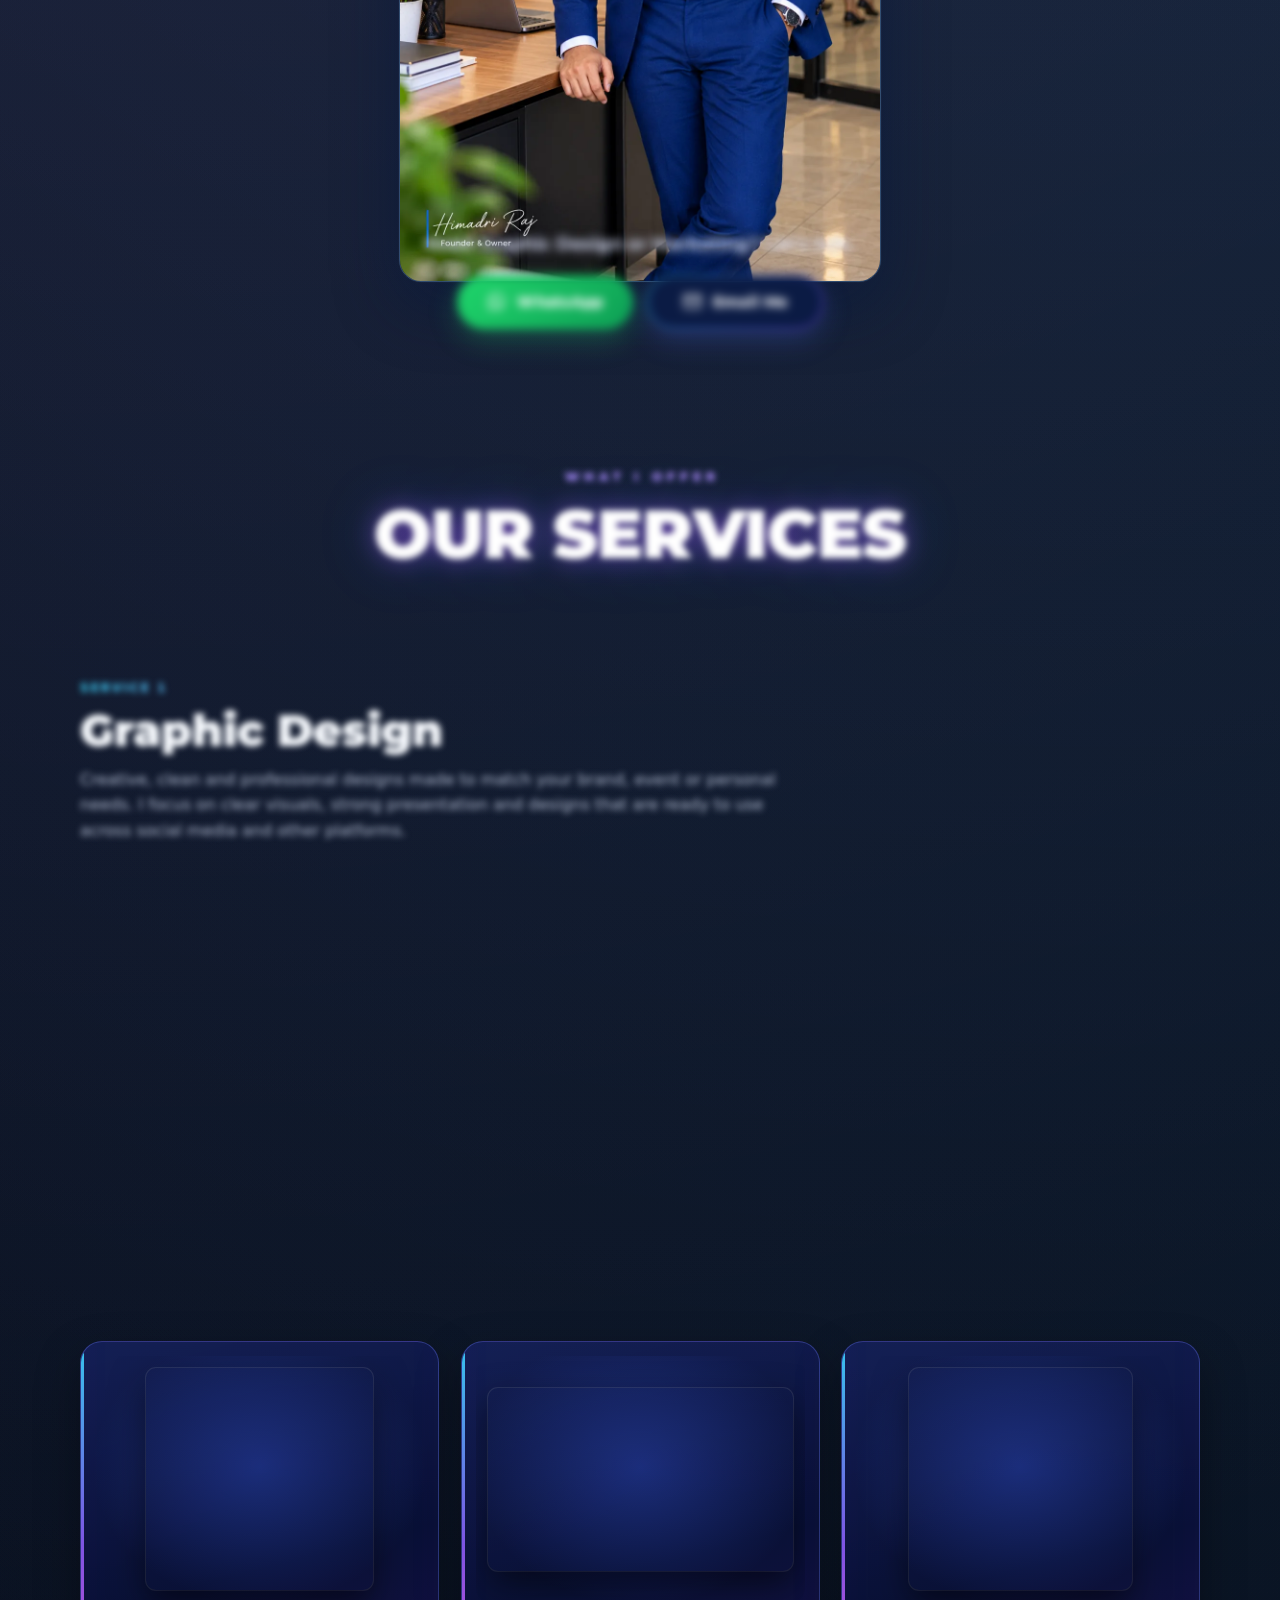
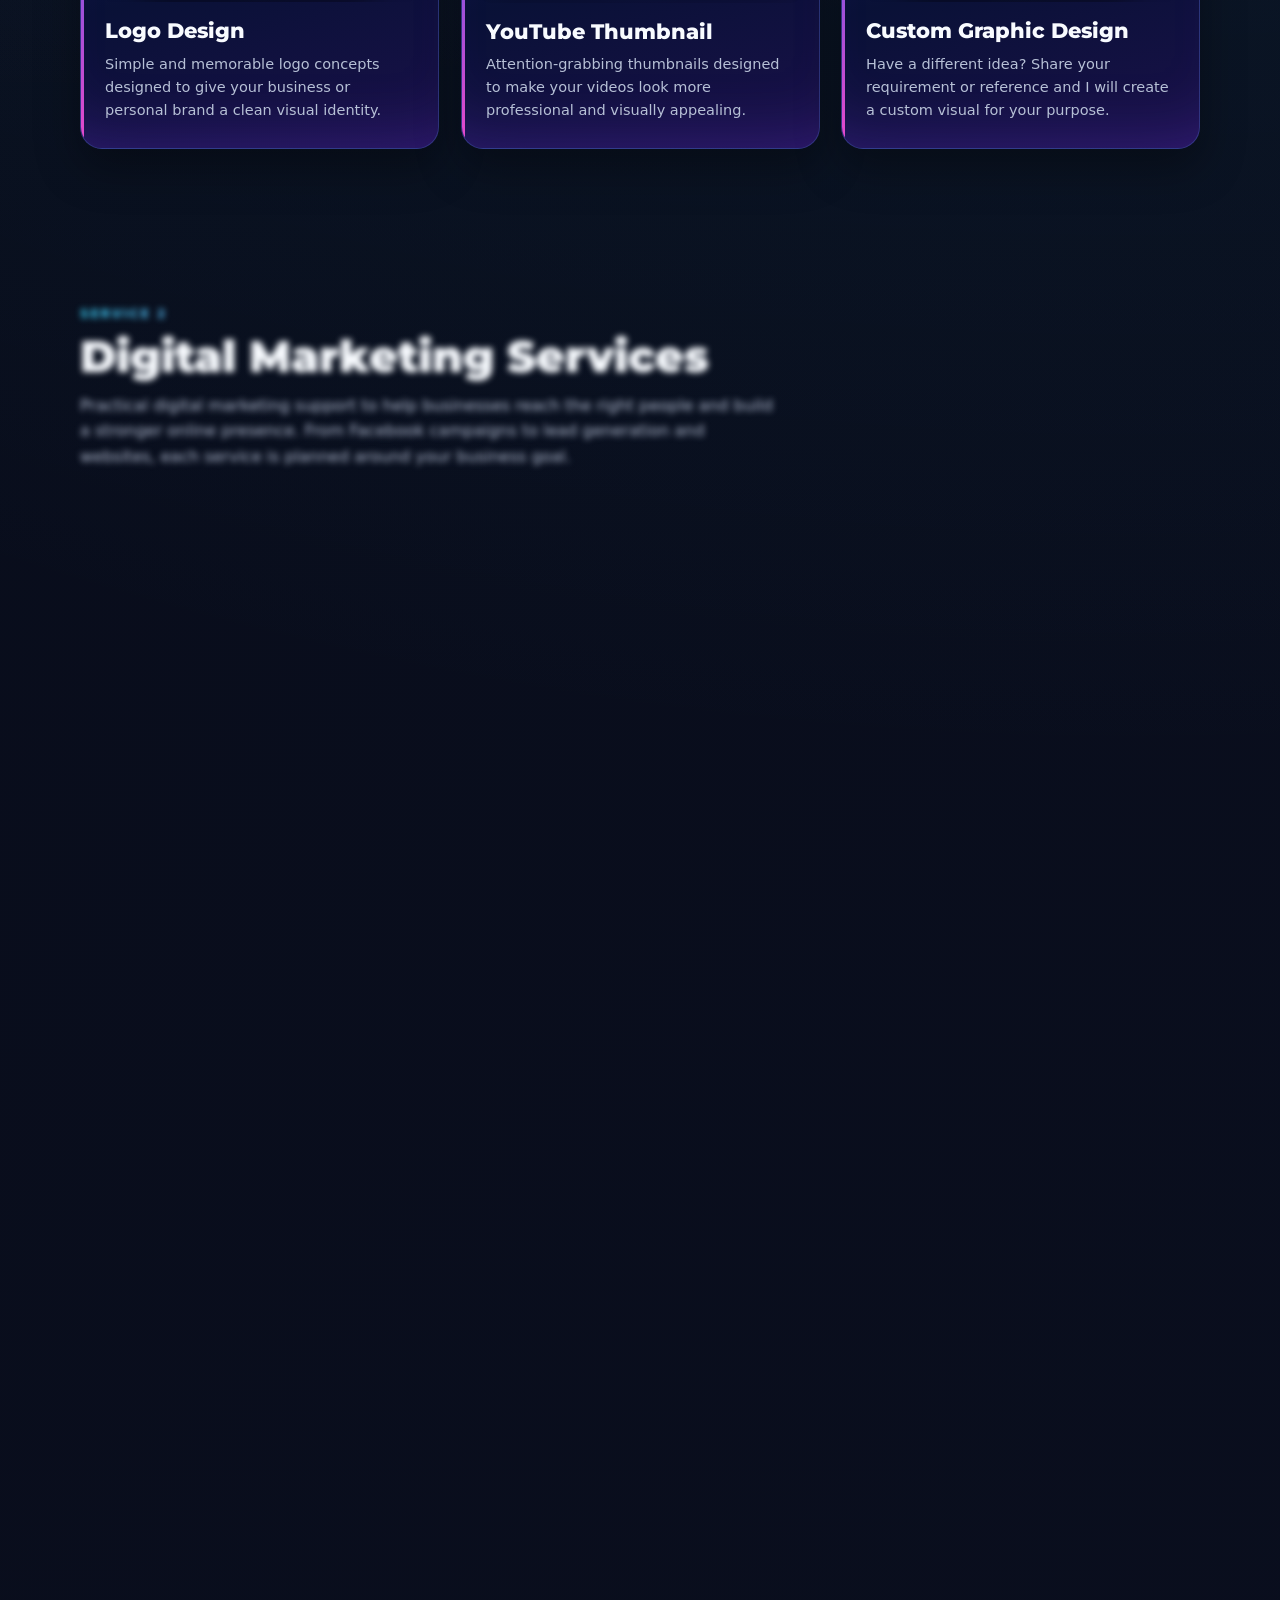
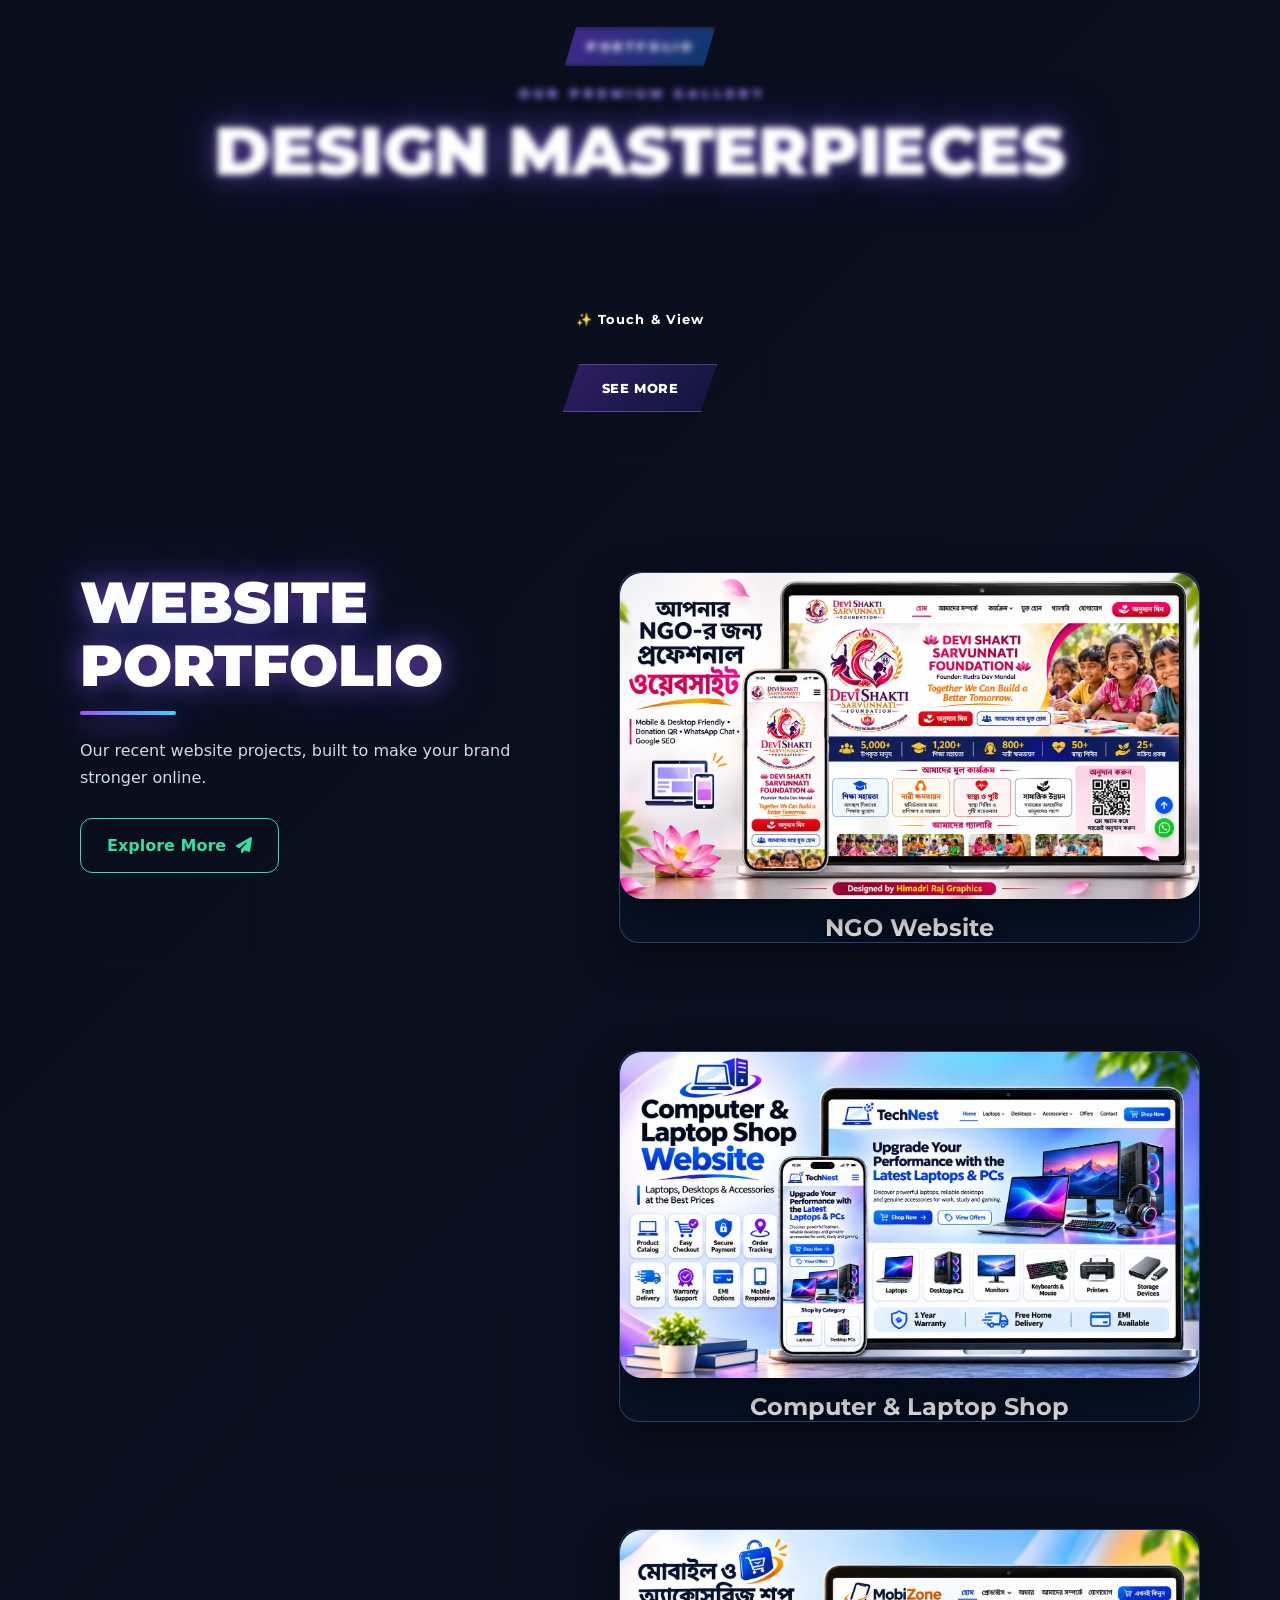
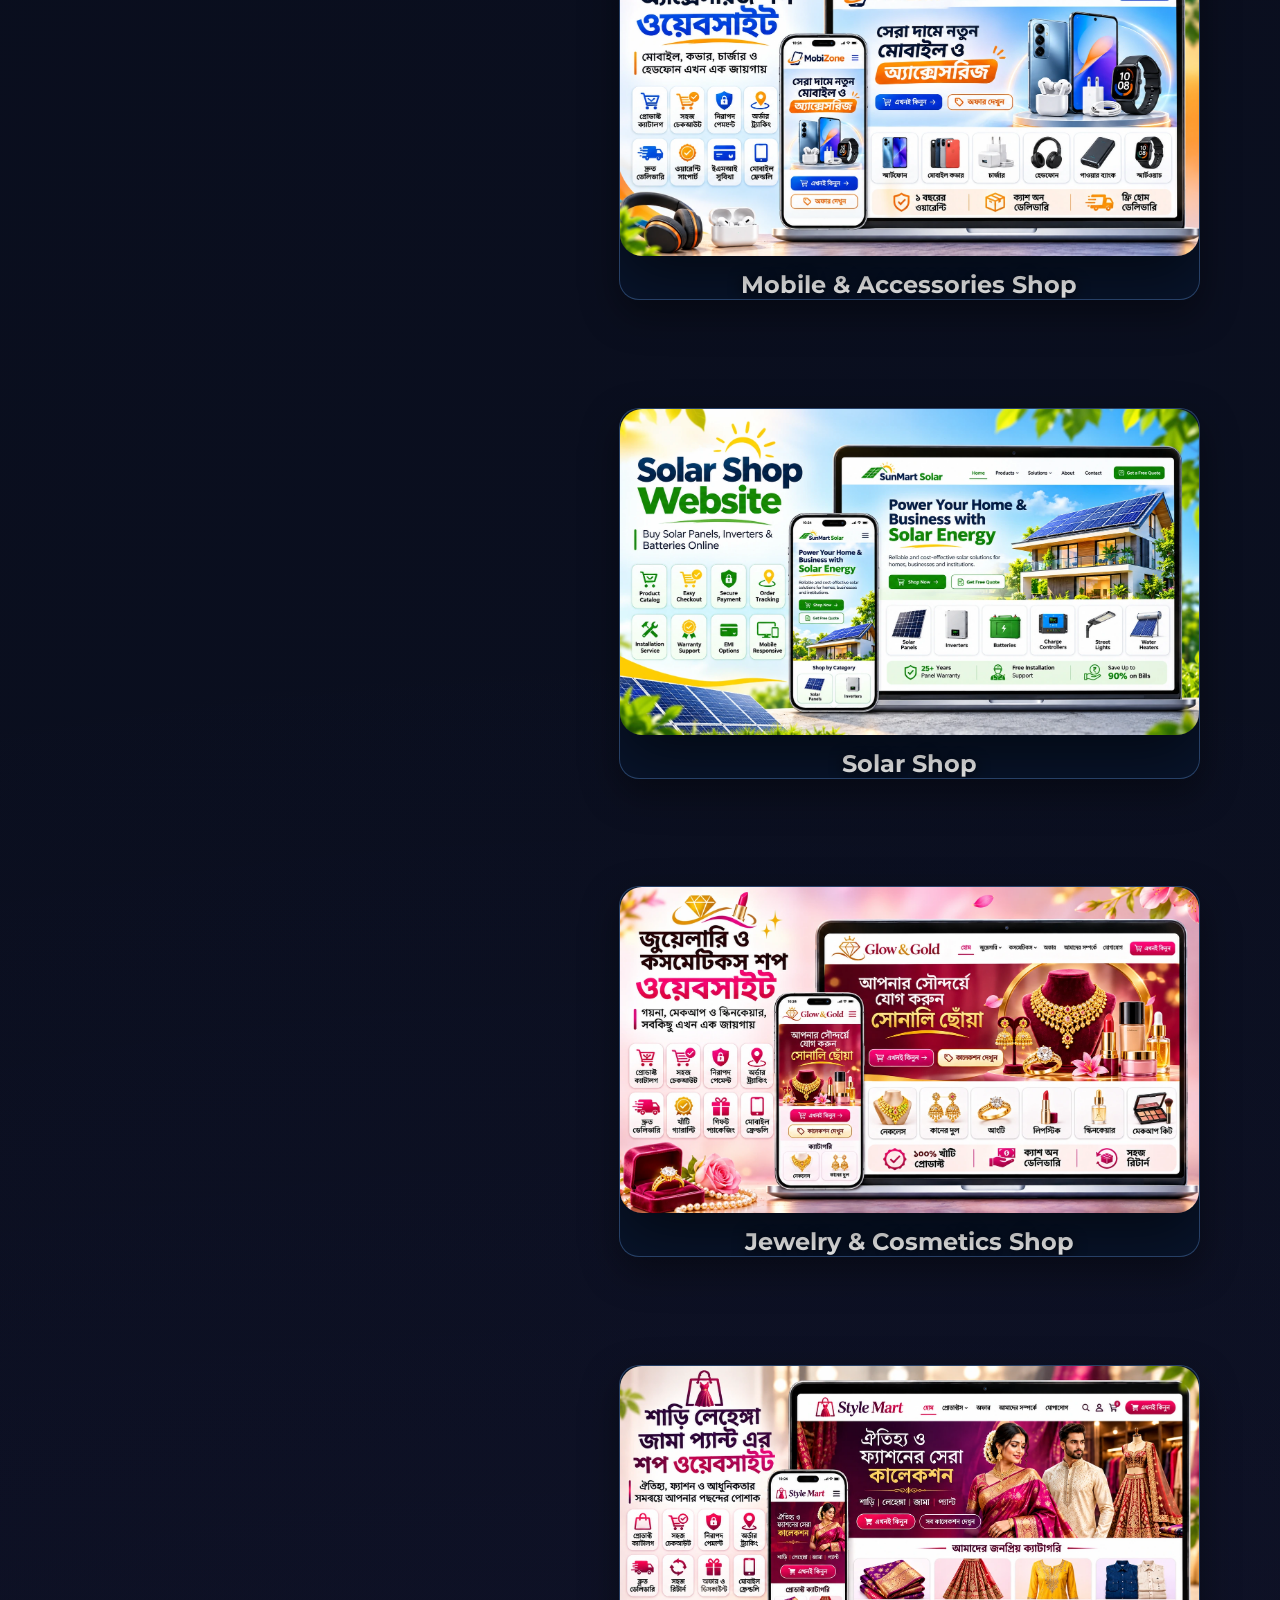
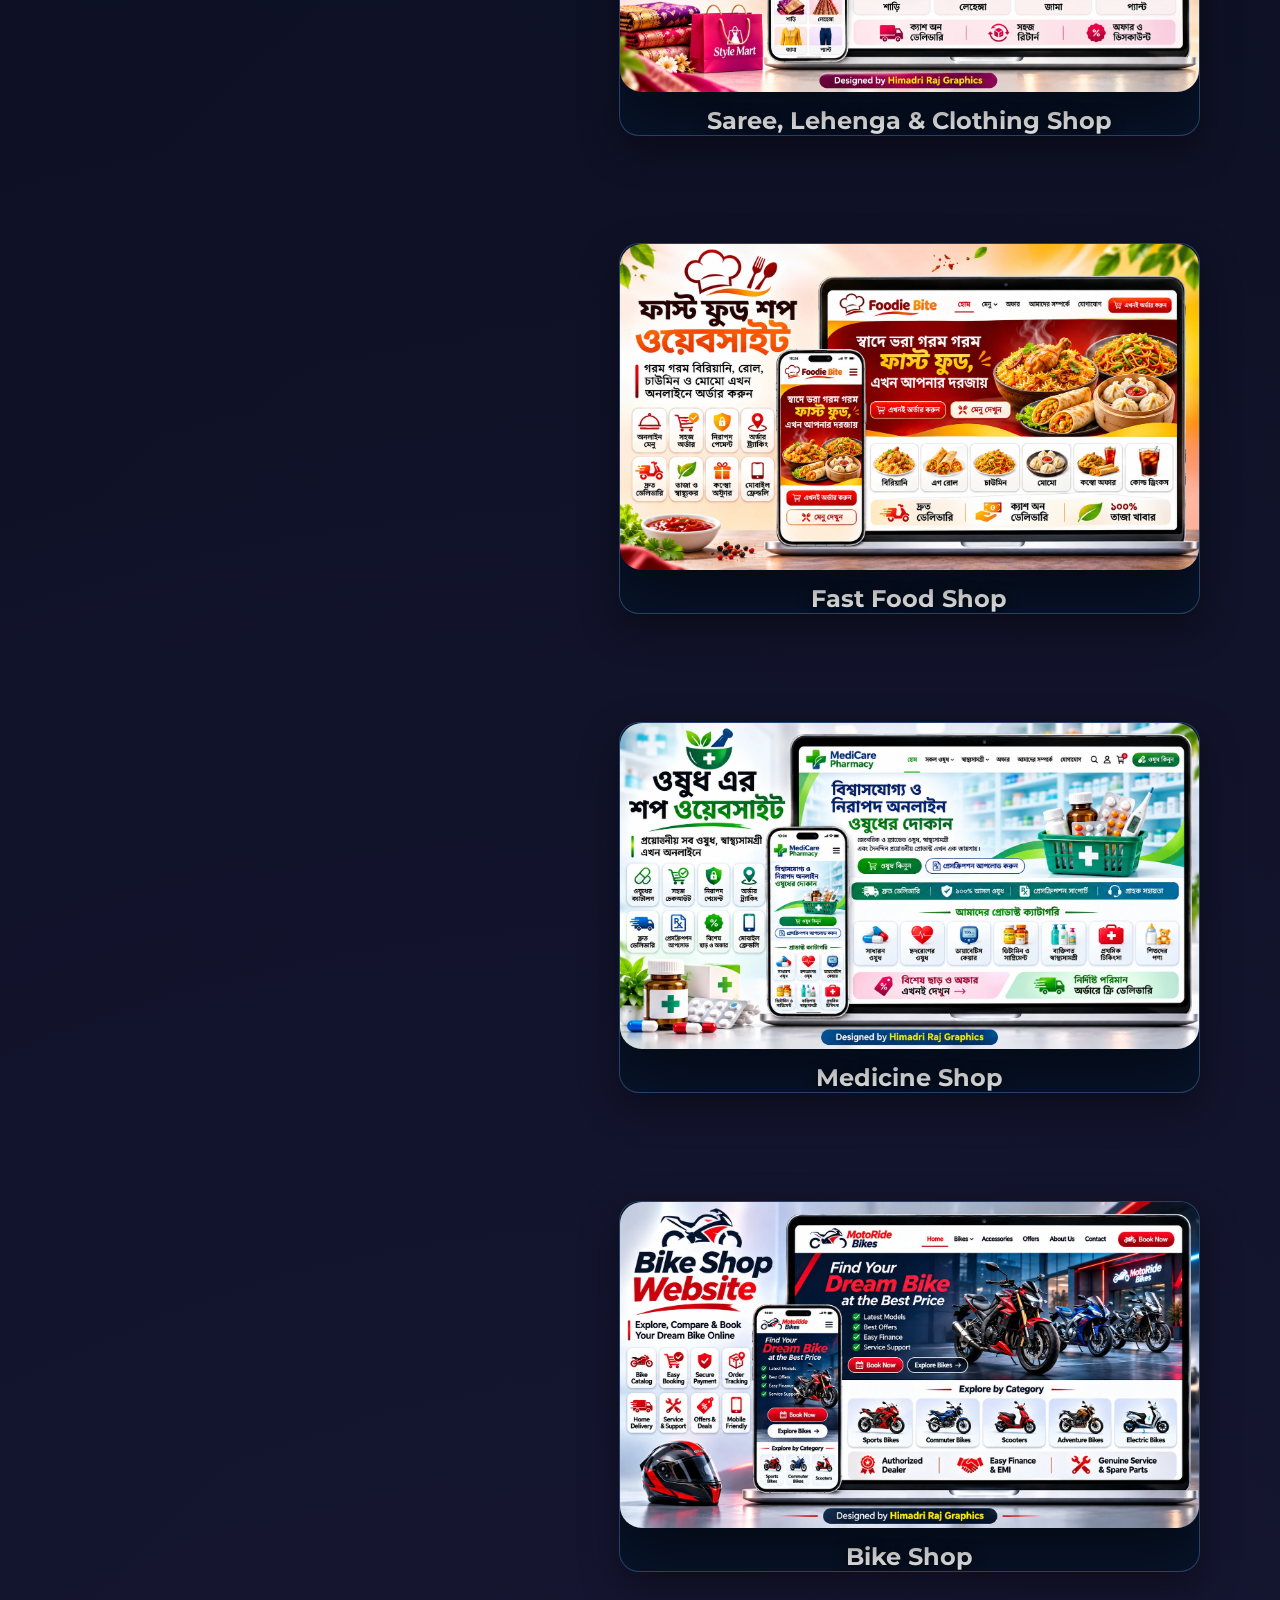
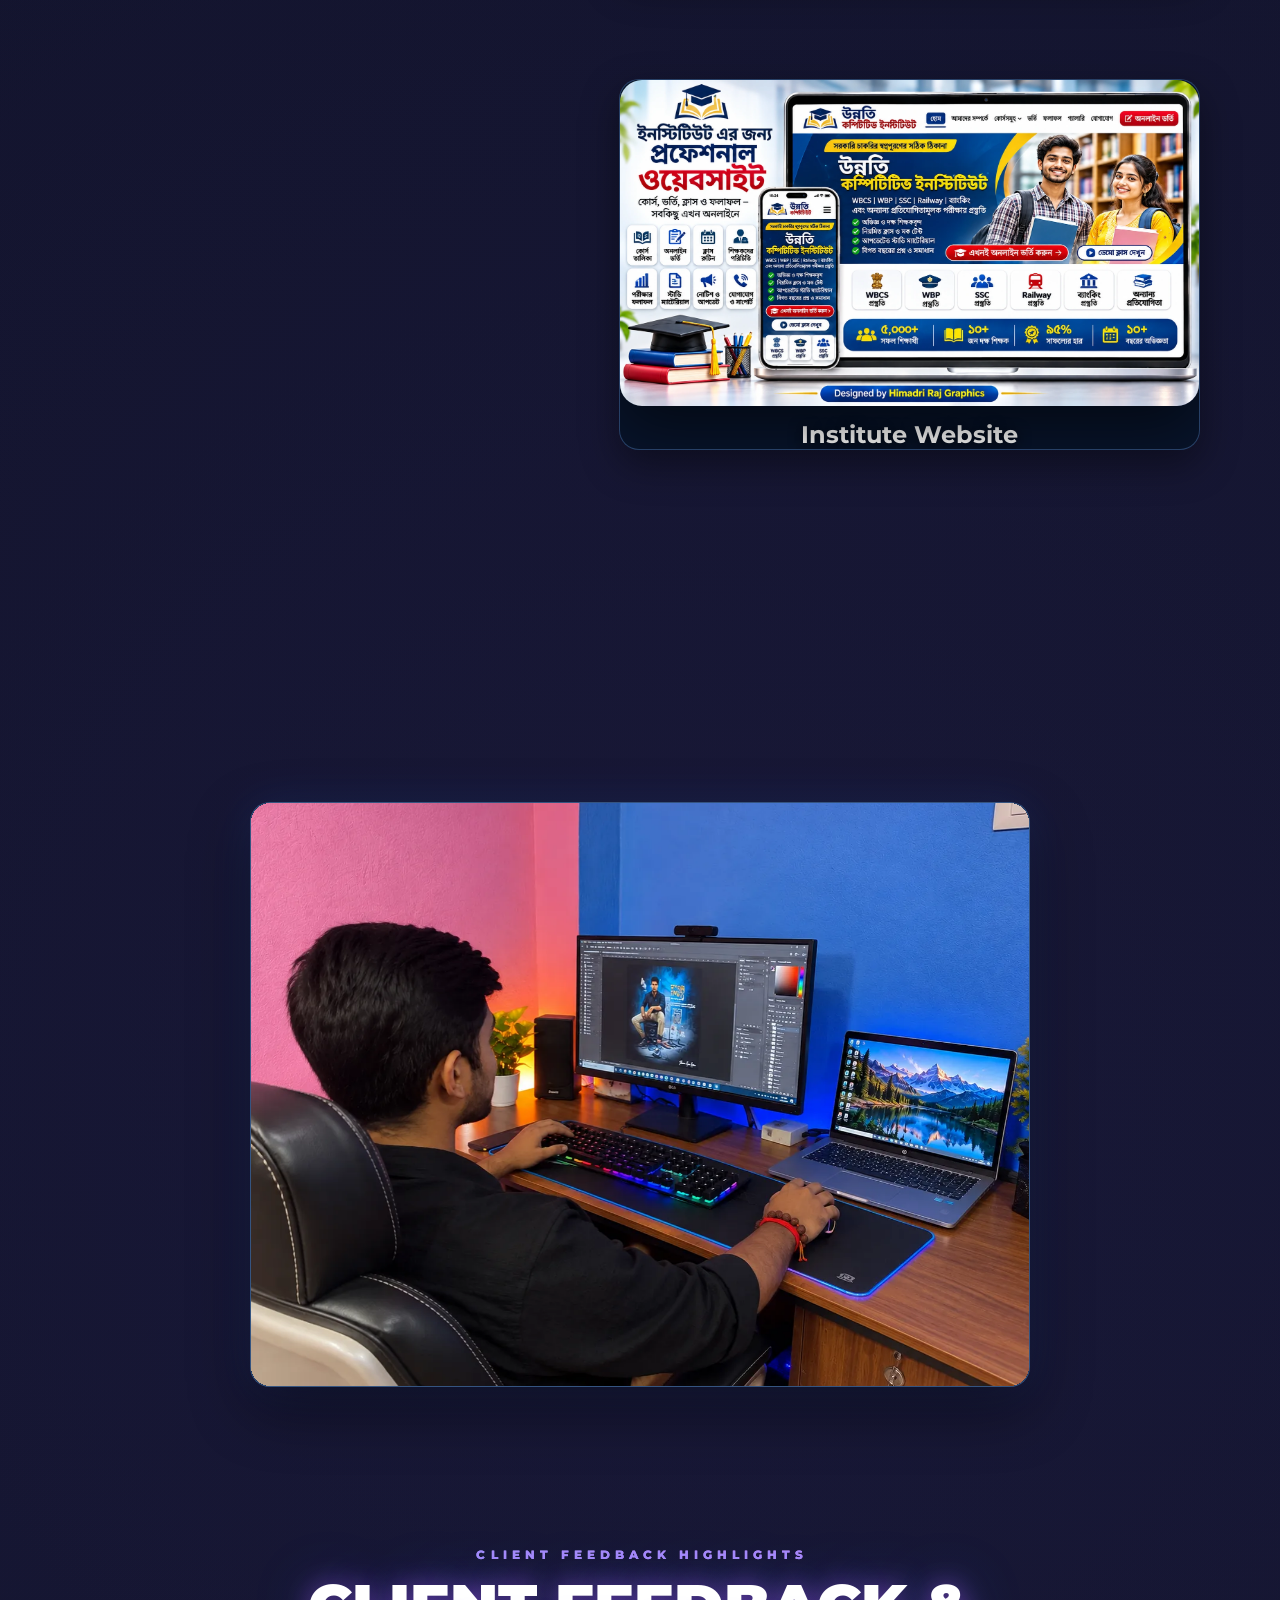
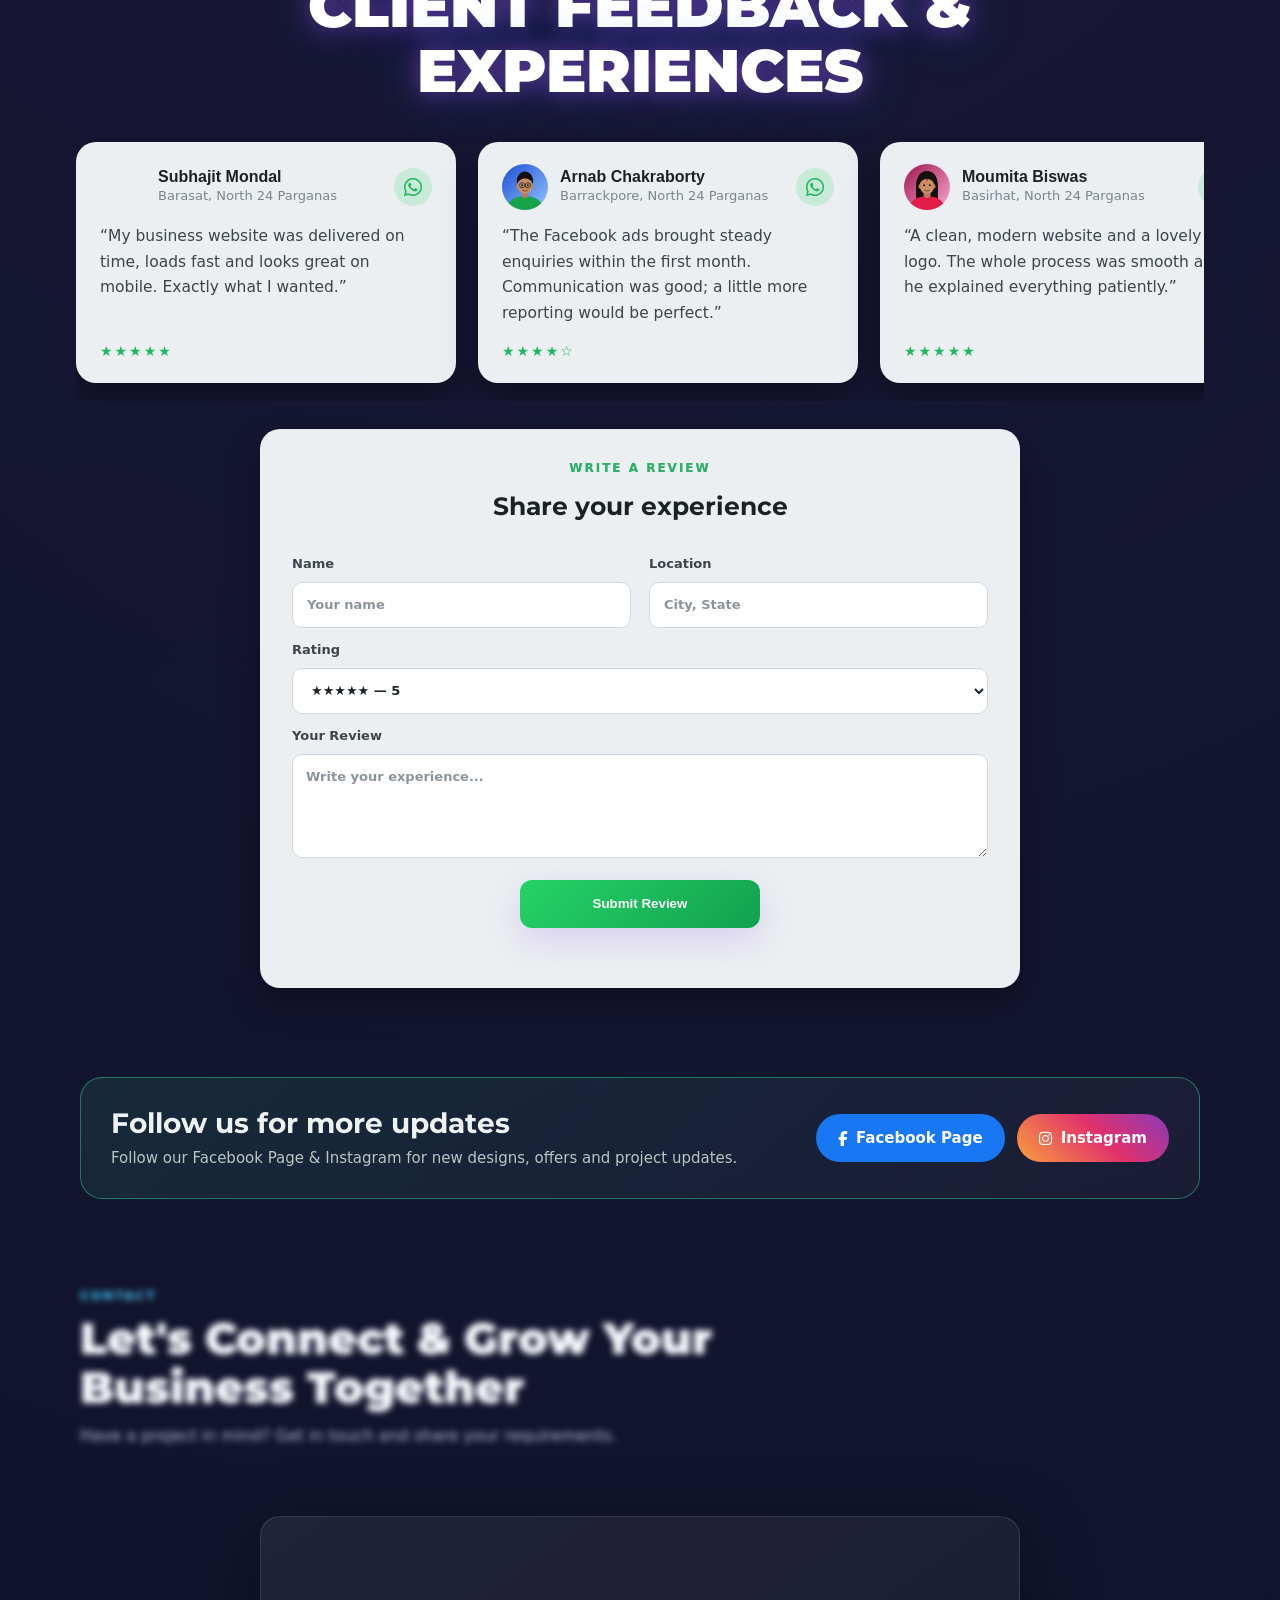
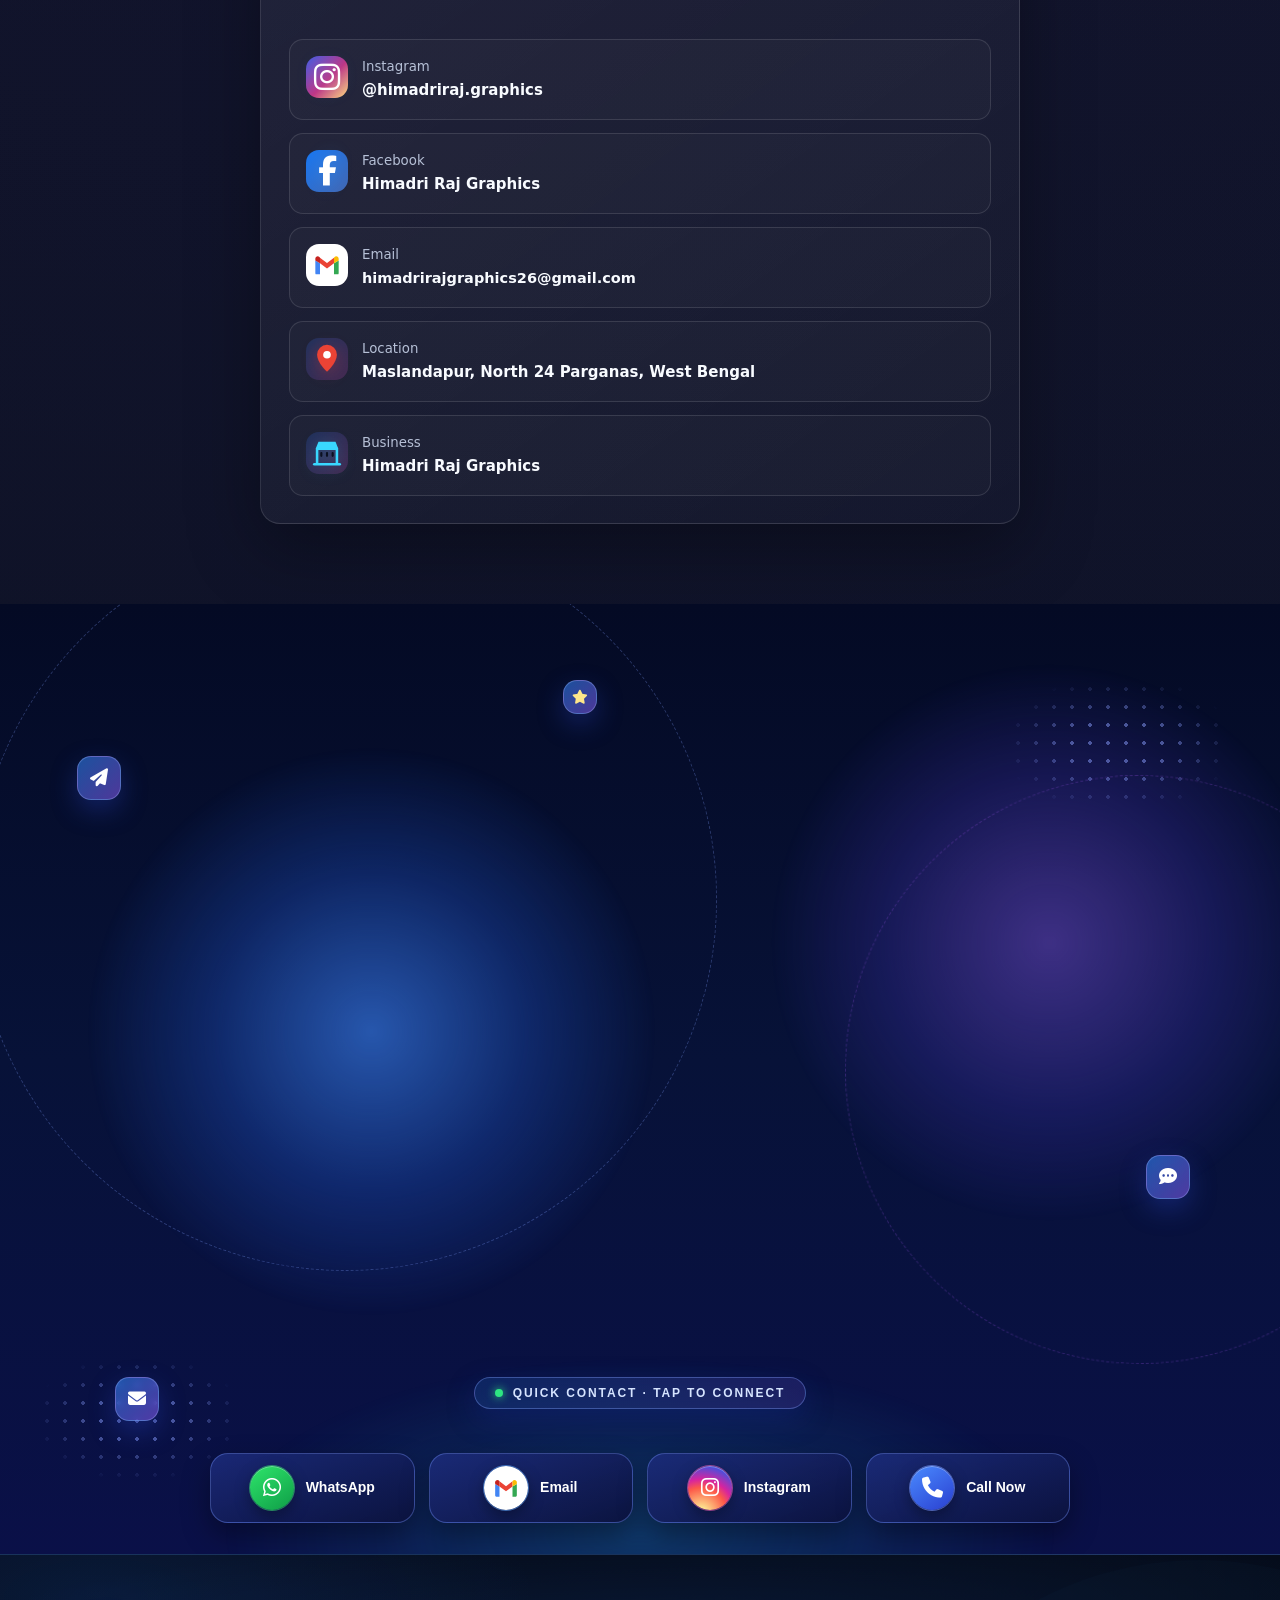
==== commit 33fa16ea: "Add files via upload" ====
--- a/index.html
+++ b/index.html
@@ -4117,7 +4117,7 @@
       <p class="wp-sub" data-en="Our recent website projects, built to make your brand stronger online." data-bn="আপনার ব্র্যান্ডকে অনলাইনে আরও শক্তিশালী করতে তৈরি আমার সাম্প্রতিক ওয়েবসাইট প্রজেক্টগুলো।">Our recent website projects, built to make your brand stronger online.</p>
       <a class="wp-more" href="#contact"><span data-en="Explore More" data-bn="আরও দেখুন">Explore More</span> <i class="fa-solid fa-paper-plane"></i></a>
     </div>
-    <div class="wp-stack" id="wpStack"><div class="wp-card"><div class="wp-frame"><span class="wp-ph">NGO Website</span><img class="wp-img" src="Web%20Demo/webp1.webp" alt="NGO Website" loading="lazy" decoding="async" onerror="__wpErr(this,1)"></div><h3 class="wp-title" data-en="NGO Website" data-bn="এনজিও ওয়েবসাইট">NGO Website</h3></div><div class="wp-card"><div class="wp-frame"><span class="wp-ph">Computer &amp; Laptop Shop</span><img class="wp-img" src="Web%20Demo/webp2.webp" alt="Computer &amp; Laptop Shop" loading="lazy" decoding="async" onerror="__wpErr(this,2)"></div><h3 class="wp-title" data-en="Computer &amp; Laptop Shop" data-bn="কম্পিউটার ও ল্যাপটপ শপ">Computer &amp; Laptop Shop</h3></div><div class="wp-card"><div class="wp-frame"><span class="wp-ph">Mobile &amp; Accessories Shop</span><img class="wp-img" src="Web%20Demo/webp3.webp" alt="Mobile &amp; Accessories Shop" loading="lazy" decoding="async" onerror="__wpErr(this,3)"></div><h3 class="wp-title" data-en="Mobile &amp; Accessories Shop" data-bn="মোবাইল ও অ্যাক্সেসরিজ শপ">Mobile &amp; Accessories Shop</h3></div><div class="wp-card"><div class="wp-frame"><span class="wp-ph">Solar Shop</span><img class="wp-img" src="Web%20Demo/webp4.webp" alt="Solar Shop" loading="lazy" decoding="async" onerror="__wpErr(this,4)"></div><h3 class="wp-title" data-en="Solar Shop" data-bn="সোলার শপ">Solar Shop</h3></div><div class="wp-card"><div class="wp-frame"><span class="wp-ph">Jewelry &amp; Cosmetics Shop</span><img class="wp-img" src="Web%20Demo/webp5.webp" alt="Jewelry &amp; Cosmetics Shop" loading="lazy" decoding="async" onerror="__wpErr(this,5)"></div><h3 class="wp-title" data-en="Jewelry &amp; Cosmetics Shop" data-bn="জুয়েলারি ও কসমেটিকস শপ">Jewelry &amp; Cosmetics Shop</h3></div><div class="wp-card"><div class="wp-frame"><span class="wp-ph">Saree, Lehenga &amp; Clothing Shop</span><img class="wp-img" src="Web%20Demo/webp6.webp" alt="Saree, Lehenga &amp; Clothing Shop" loading="lazy" decoding="async" onerror="__wpErr(this,6)"></div><h3 class="wp-title" data-en="Saree, Lehenga &amp; Clothing Shop" data-bn="শাড়ি, লেহেঙ্গা ও ক্লথিং শপ">Saree, Lehenga &amp; Clothing Shop</h3></div><div class="wp-card"><div class="wp-frame"><span class="wp-ph">Fast Food Shop</span><img class="wp-img" src="Web%20Demo/webp7.webp" alt="Fast Food Shop" loading="lazy" decoding="async" onerror="__wpErr(this,7)"></div><h3 class="wp-title" data-en="Fast Food Shop" data-bn="ফাস্ট ফুড শপ">Fast Food Shop</h3></div><div class="wp-card"><div class="wp-frame"><span class="wp-ph">Medicine Shop</span><img class="wp-img" src="Web%20Demo/webp8.webp" alt="Medicine Shop" loading="lazy" decoding="async" onerror="__wpErr(this,8)"></div><h3 class="wp-title" data-en="Medicine Shop" data-bn="মেডিসিন শপ">Medicine Shop</h3></div><div class="wp-card"><div class="wp-frame"><span class="wp-ph">Bike Shop</span><img class="wp-img" src="Web%20Demo/webp9.webp" alt="Bike Shop" loading="lazy" decoding="async" onerror="__wpErr(this,9)"></div><h3 class="wp-title" data-en="Bike Shop" data-bn="বাইক শপ">Bike Shop</h3></div><div class="wp-card"><div class="wp-frame"><span class="wp-ph">Institute Website</span><img class="wp-img" src="Web%20Demo/webp10.webp" alt="Institute Website" loading="lazy" decoding="async" onerror="__wpErr(this,10)"></div><h3 class="wp-title" data-en="Institute Website" data-bn="ইনস্টিটিউট ওয়েবসাইট">Institute Website</h3></div></div>
+    <div class="wp-stack" id="wpStack"><div class="wp-card"><div class="wp-frame"><span class="wp-ph">NGO Website</span><a class="wp-link" href="https://devishaktisarvunnatifoundation.github.io" target="_blank" rel="noopener noreferrer" aria-label="NGO Website"><img class="wp-img" src="Web%20Demo/webp1.webp" alt="NGO Website" loading="lazy" decoding="async" onerror="__wpErr(this,1)"></a></div><h3 class="wp-title" data-en="NGO Website" data-bn="এনজিও ওয়েবসাইট">NGO Website</h3></div><div class="wp-card"><div class="wp-frame"><span class="wp-ph">Computer &amp; Laptop Shop</span><img class="wp-img" src="Web%20Demo/webp2.webp" alt="Computer &amp; Laptop Shop" loading="lazy" decoding="async" onerror="__wpErr(this,2)"></div><h3 class="wp-title" data-en="Computer &amp; Laptop Shop" data-bn="কম্পিউটার ও ল্যাপটপ শপ">Computer &amp; Laptop Shop</h3></div><div class="wp-card"><div class="wp-frame"><span class="wp-ph">Mobile &amp; Accessories Shop</span><img class="wp-img" src="Web%20Demo/webp3.webp" alt="Mobile &amp; Accessories Shop" loading="lazy" decoding="async" onerror="__wpErr(this,3)"></div><h3 class="wp-title" data-en="Mobile &amp; Accessories Shop" data-bn="মোবাইল ও অ্যাক্সেসরিজ শপ">Mobile &amp; Accessories Shop</h3></div><div class="wp-card"><div class="wp-frame"><span class="wp-ph">Solar Shop</span><img class="wp-img" src="Web%20Demo/webp4.webp" alt="Solar Shop" loading="lazy" decoding="async" onerror="__wpErr(this,4)"></div><h3 class="wp-title" data-en="Solar Shop" data-bn="সোলার শপ">Solar Shop</h3></div><div class="wp-card"><div class="wp-frame"><span class="wp-ph">Jewelry &amp; Cosmetics Shop</span><img class="wp-img" src="Web%20Demo/webp5.webp" alt="Jewelry &amp; Cosmetics Shop" loading="lazy" decoding="async" onerror="__wpErr(this,5)"></div><h3 class="wp-title" data-en="Jewelry &amp; Cosmetics Shop" data-bn="জুয়েলারি ও কসমেটিকস শপ">Jewelry &amp; Cosmetics Shop</h3></div><div class="wp-card"><div class="wp-frame"><span class="wp-ph">Saree, Lehenga &amp; Clothing Shop</span><img class="wp-img" src="Web%20Demo/webp6.webp" alt="Saree, Lehenga &amp; Clothing Shop" loading="lazy" decoding="async" onerror="__wpErr(this,6)"></div><h3 class="wp-title" data-en="Saree, Lehenga &amp; Clothing Shop" data-bn="শাড়ি, লেহেঙ্গা ও ক্লথিং শপ">Saree, Lehenga &amp; Clothing Shop</h3></div><div class="wp-card"><div class="wp-frame"><span class="wp-ph">Fast Food Shop</span><img class="wp-img" src="Web%20Demo/webp7.webp" alt="Fast Food Shop" loading="lazy" decoding="async" onerror="__wpErr(this,7)"></div><h3 class="wp-title" data-en="Fast Food Shop" data-bn="ফাস্ট ফুড শপ">Fast Food Shop</h3></div><div class="wp-card"><div class="wp-frame"><span class="wp-ph">Medicine Shop</span><img class="wp-img" src="Web%20Demo/webp8.webp" alt="Medicine Shop" loading="lazy" decoding="async" onerror="__wpErr(this,8)"></div><h3 class="wp-title" data-en="Medicine Shop" data-bn="মেডিসিন শপ">Medicine Shop</h3></div><div class="wp-card"><div class="wp-frame"><span class="wp-ph">Bike Shop</span><img class="wp-img" src="Web%20Demo/webp9.webp" alt="Bike Shop" loading="lazy" decoding="async" onerror="__wpErr(this,9)"></div><h3 class="wp-title" data-en="Bike Shop" data-bn="বাইক শপ">Bike Shop</h3></div><div class="wp-card"><div class="wp-frame"><span class="wp-ph">Institute Website</span><img class="wp-img" src="Web%20Demo/webp10.webp" alt="Institute Website" loading="lazy" decoding="async" onerror="__wpErr(this,10)"></div><h3 class="wp-title" data-en="Institute Website" data-bn="ইনস্টিটিউট ওয়েবসাইট">Institute Website</h3></div></div>
   </div>
 </section>
 
@@ -5953,7 +5953,9 @@
       var nx=cards[i+1];if(!nx){c.style.transform='';return;}
       var top=parseFloat(getComputedStyle(c).top)||80,nt=nx.getBoundingClientRect().top;
       var p=Math.max(0,Math.min(1,(vh-nt)/(vh-top)));
-      c.style.transform='scale('+(1-.06*p)+')';c.style.filter='brightness('+(1-.35*p)+')';
+      if(innerWidth<=900){var h=c.offsetHeight||1,cov=Math.max(0,Math.min(1,(top+h-nt)/h)),q=Math.max(0,Math.min(1,(cov-.85)/.15));
+        c.style.transform=q?'scale('+(1-.04*q)+')':'';c.style.filter=q?'brightness('+(1-.35*q)+')':'';}
+      else{c.style.transform='scale('+(1-.06*p)+')';c.style.filter='brightness('+(1-.35*p)+')';}
     });
   }
   addEventListener('scroll',function(){if(!tick){tick=true;requestAnimationFrame(upd);}},{passive:true});
@@ -6097,5 +6099,17 @@
 #siteFooter .ft-brand{background:none!important;-webkit-background-clip:border-box!important;background-clip:border-box!important;-webkit-text-fill-color:#fff!important}
 </style>
 <style id="v24-css">.wp-title{margin-top:14px;font:700 clamp(17px,2.6vw,24px) Montserrat,Inter,sans-serif;color:#fff;text-shadow:0 2px 14px rgba(0,0,0,.8)}.wp-ph{text-align:center;padding:0 16px}</style>
+
+<style id="mobile-fix-css">
+.wp-link{position:absolute;inset:0;display:block;cursor:pointer;-webkit-tap-highlight-color:transparent;z-index:2}
+.wp-link .wp-img{position:absolute;inset:0}
+@media(max-width:900px){
+  .wp-frame{aspect-ratio:auto!important;height:auto!important;max-height:none!important}
+  .wp-frame > .wp-img{position:static!important;display:block;width:100%;height:auto!important;object-fit:contain!important;aspect-ratio:auto 16/9}
+  .wp-link{position:relative;inset:auto;z-index:2}
+  .wp-link .wp-img{position:static!important;display:block;width:100%;height:auto!important;object-fit:contain!important;aspect-ratio:auto 16/9}
+  .wp-ph{z-index:0}
+}
+</style>
 </body>
 </html>
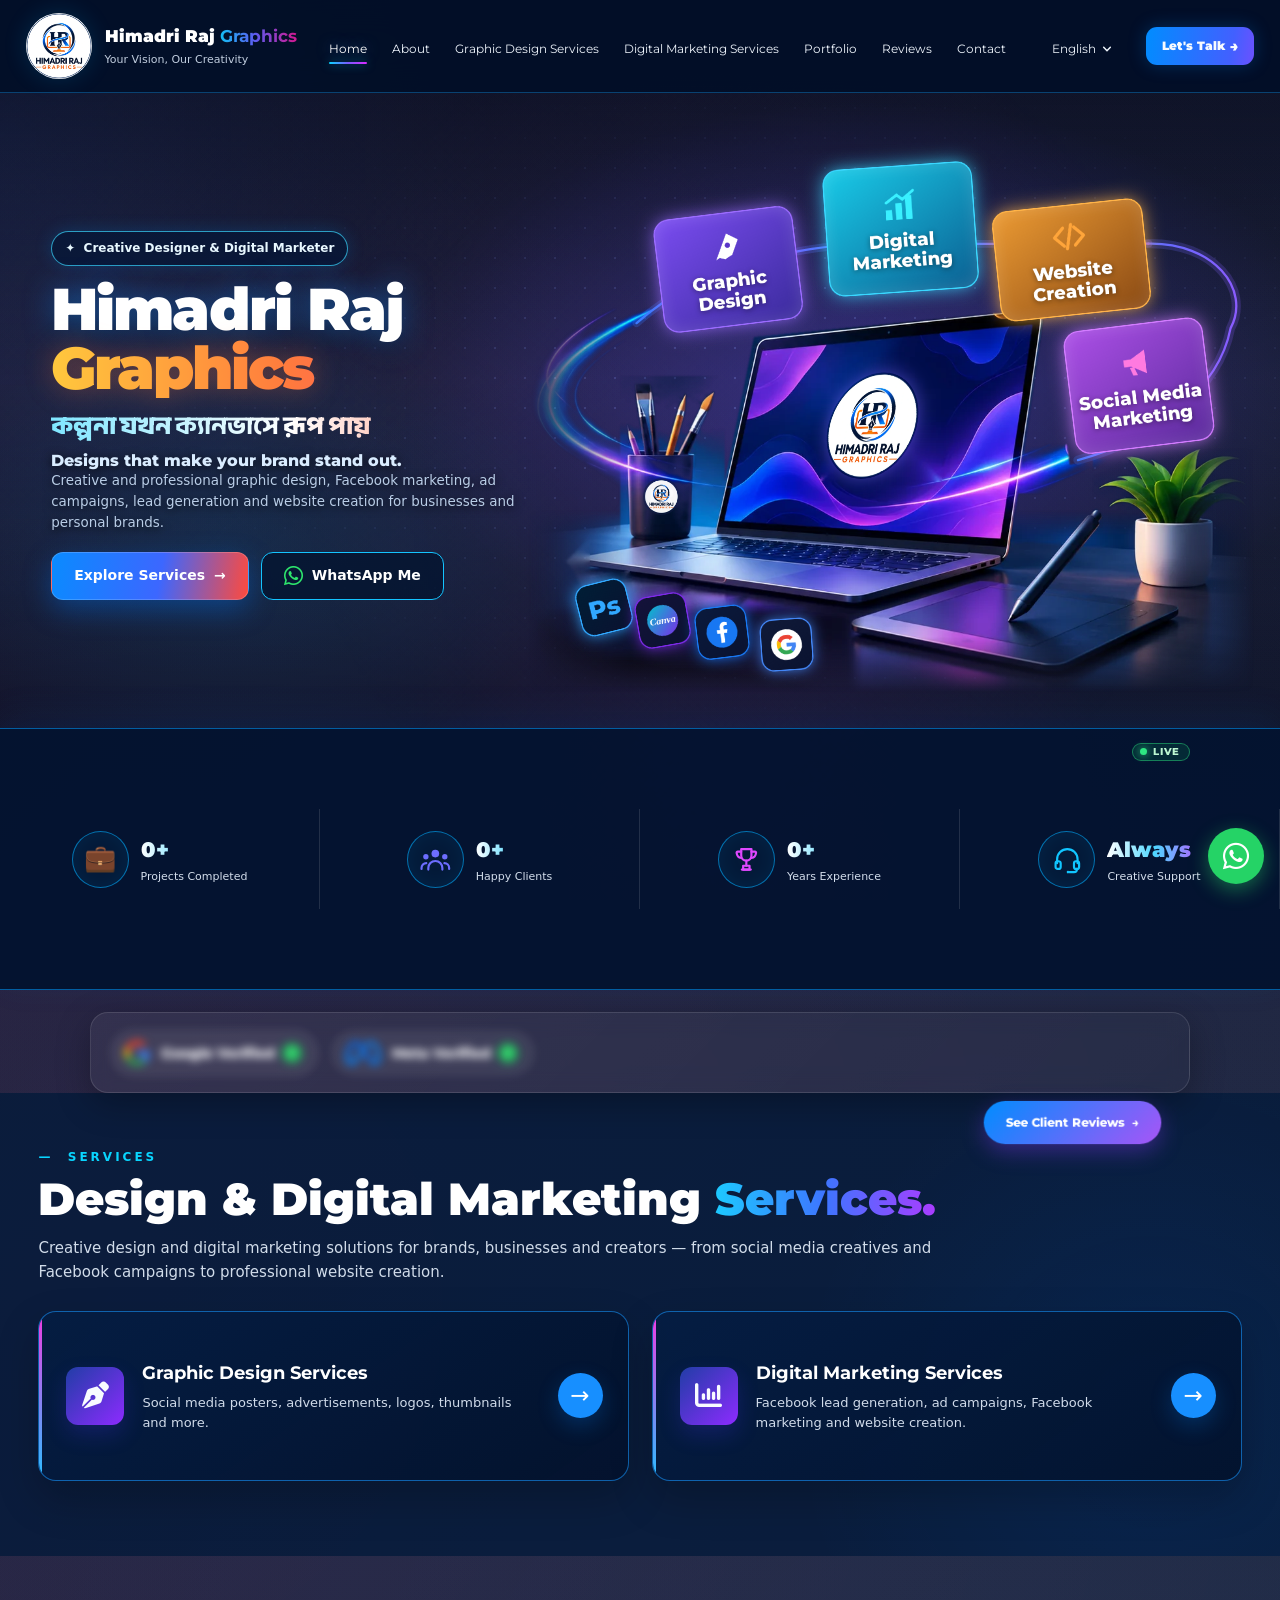
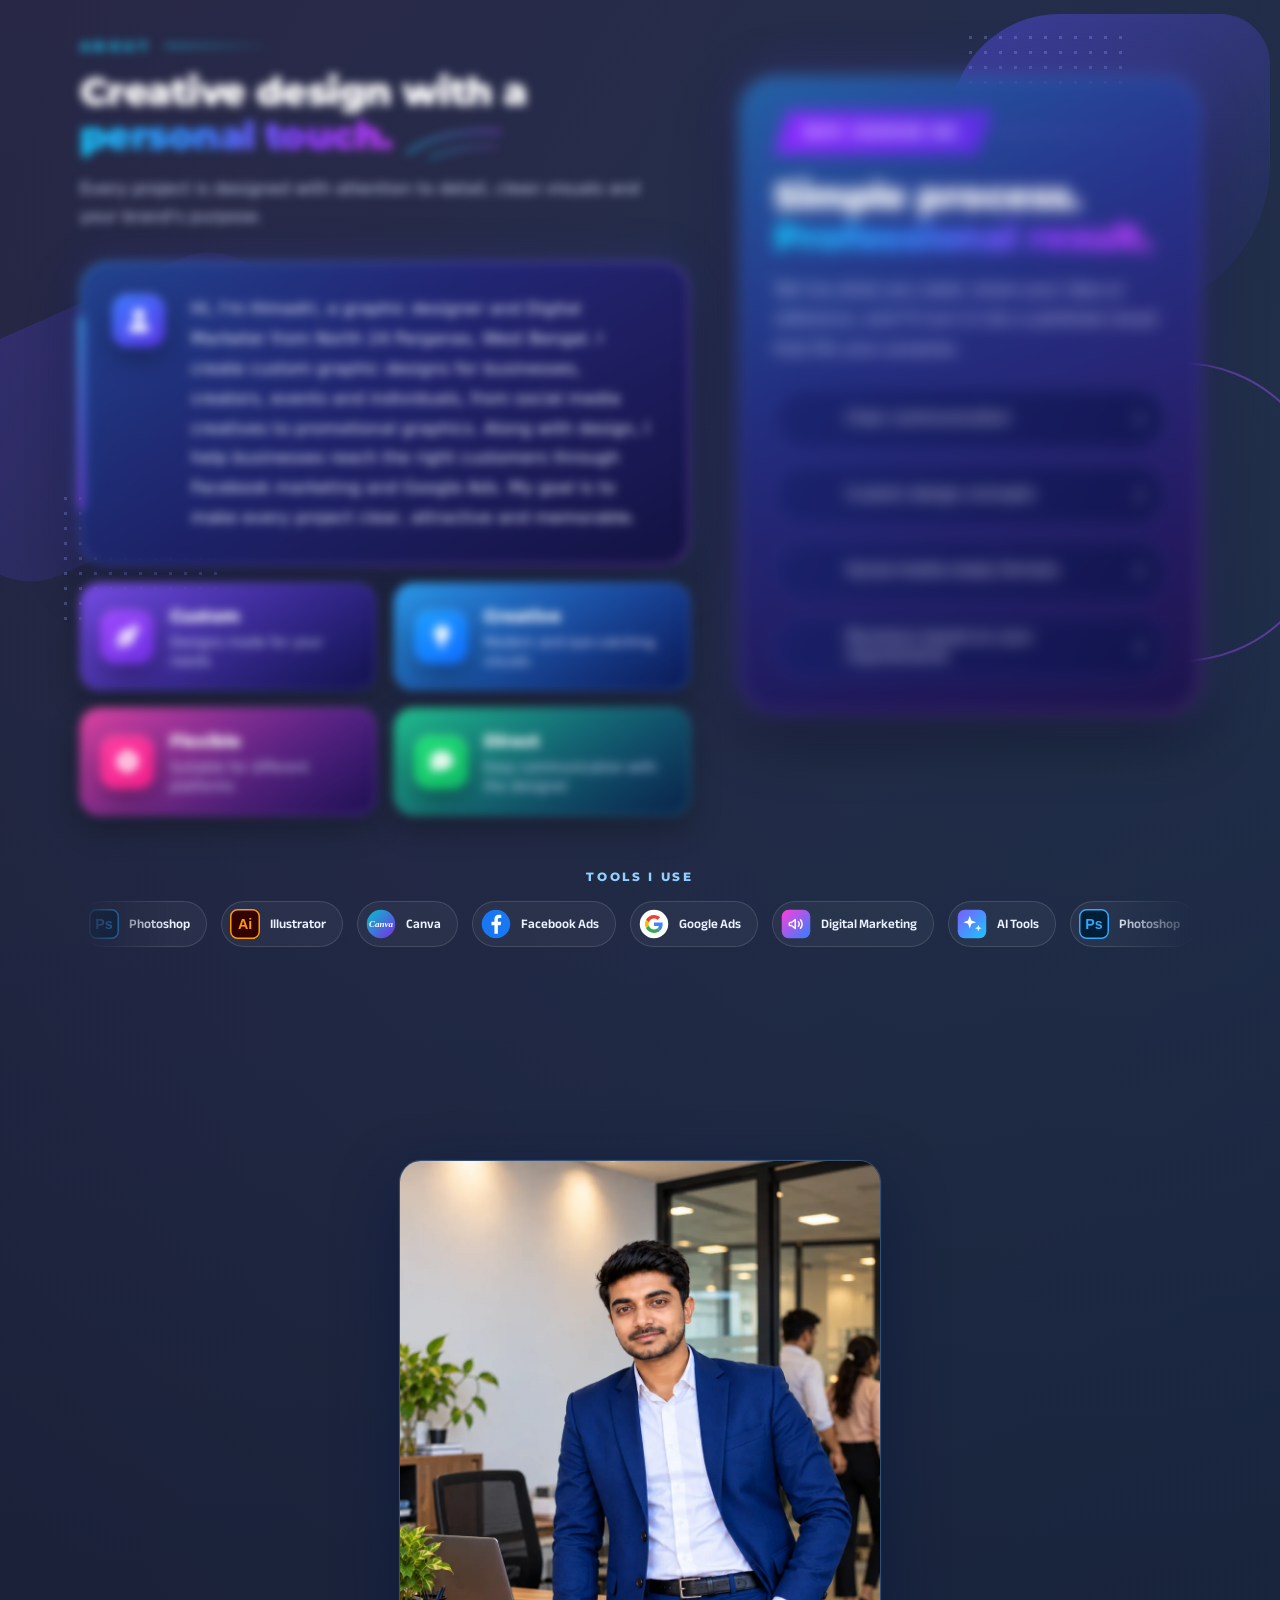
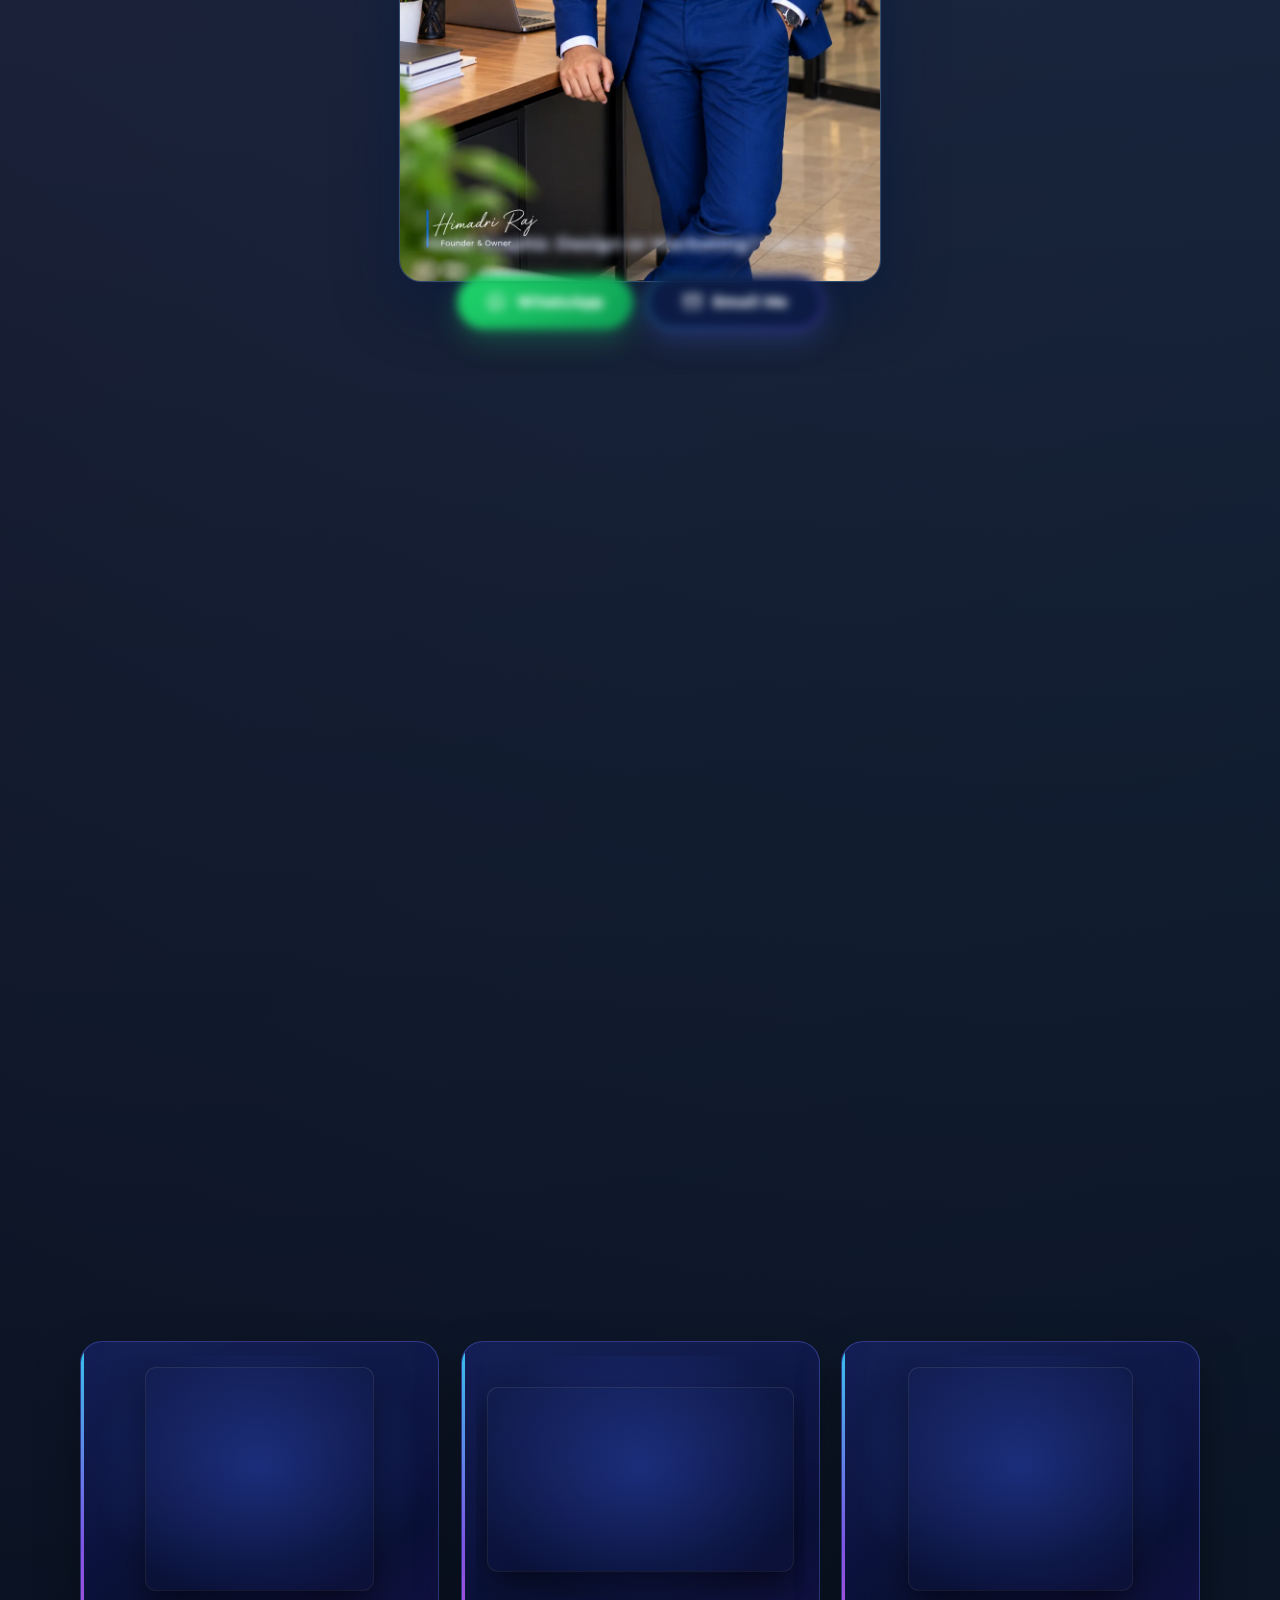
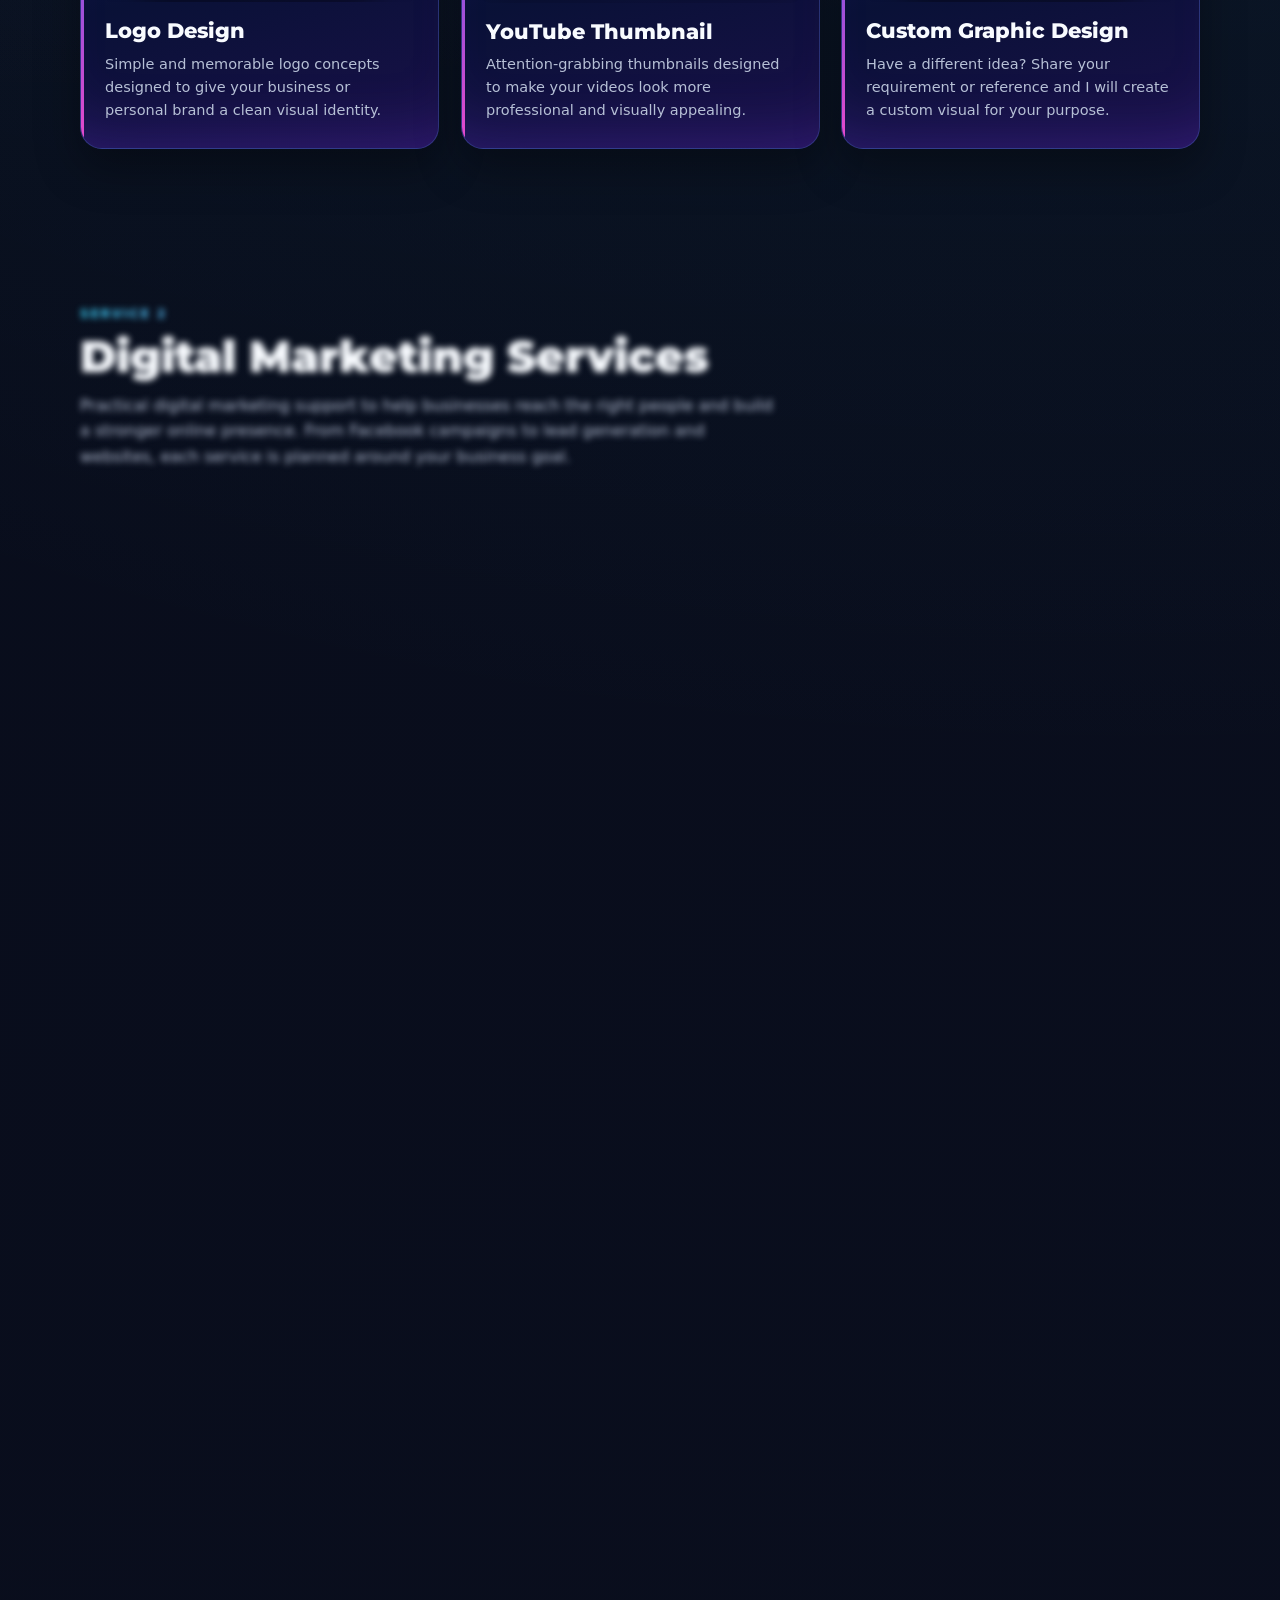
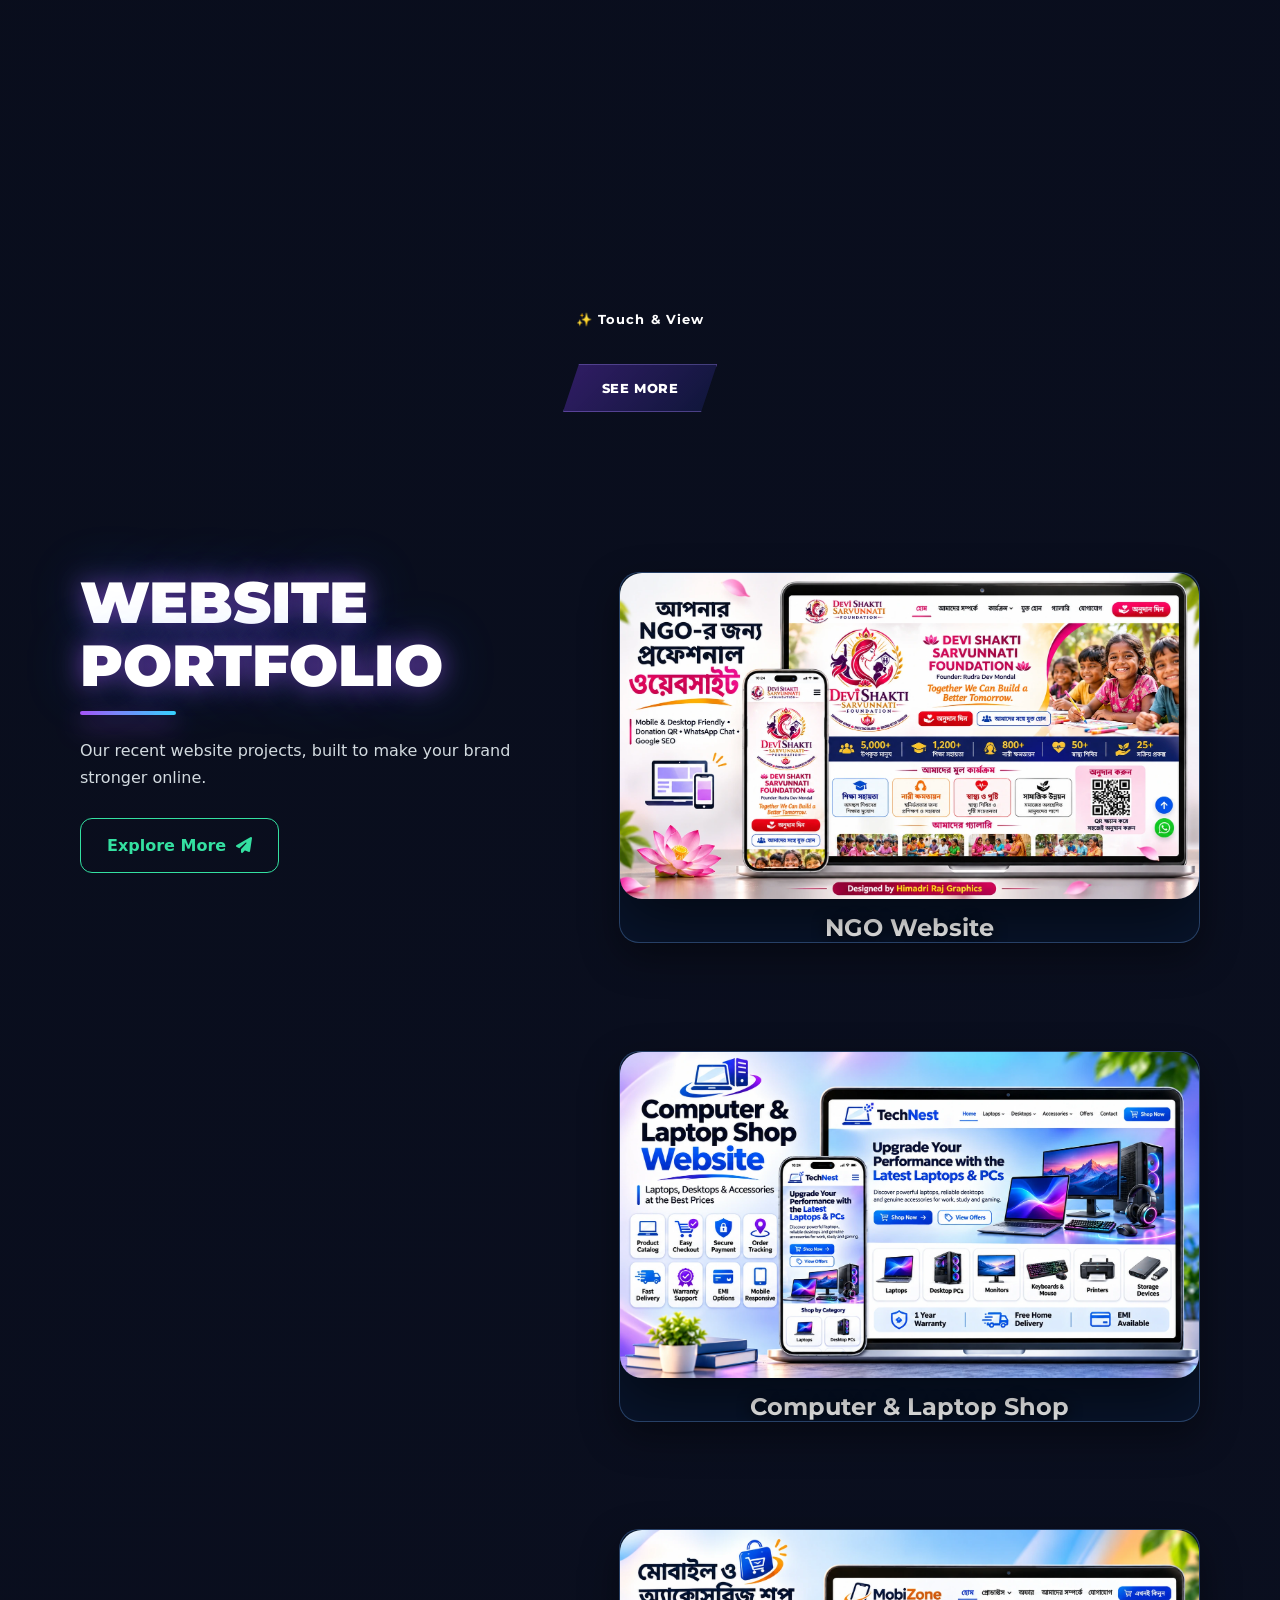
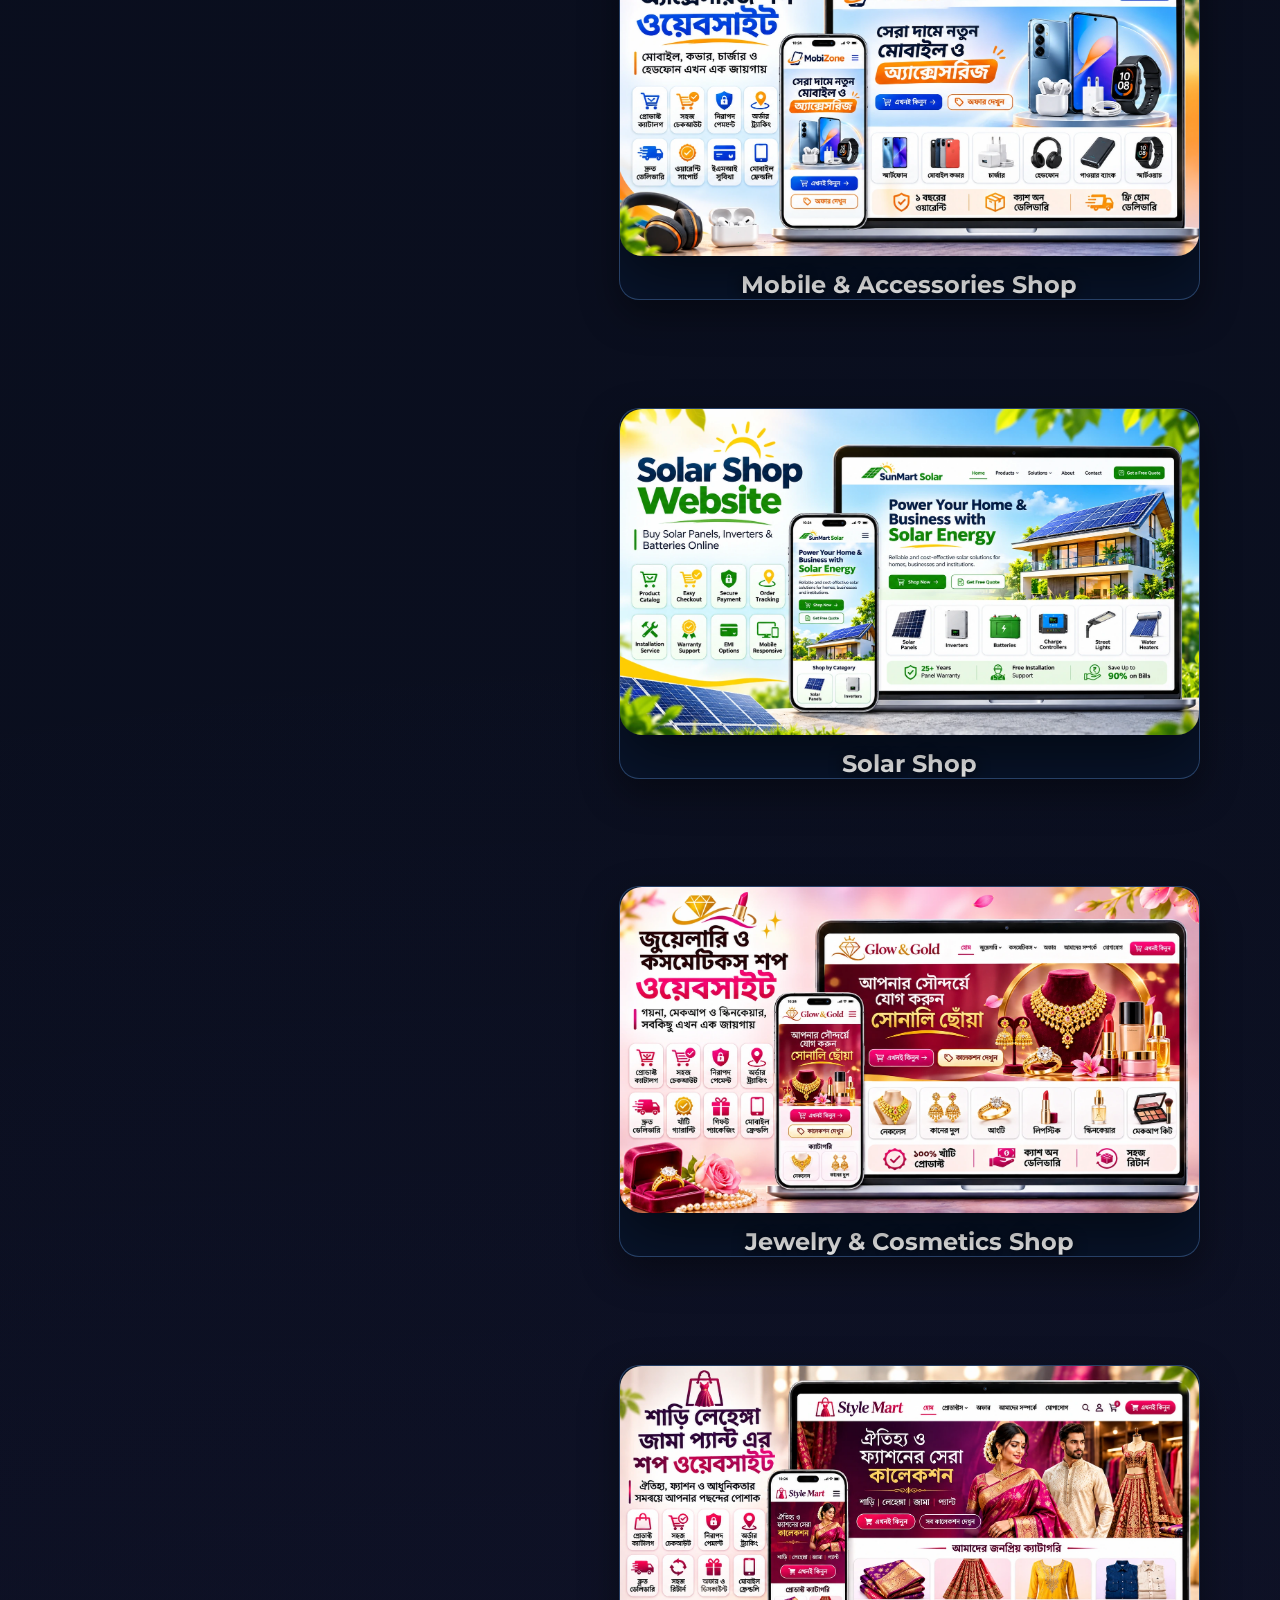
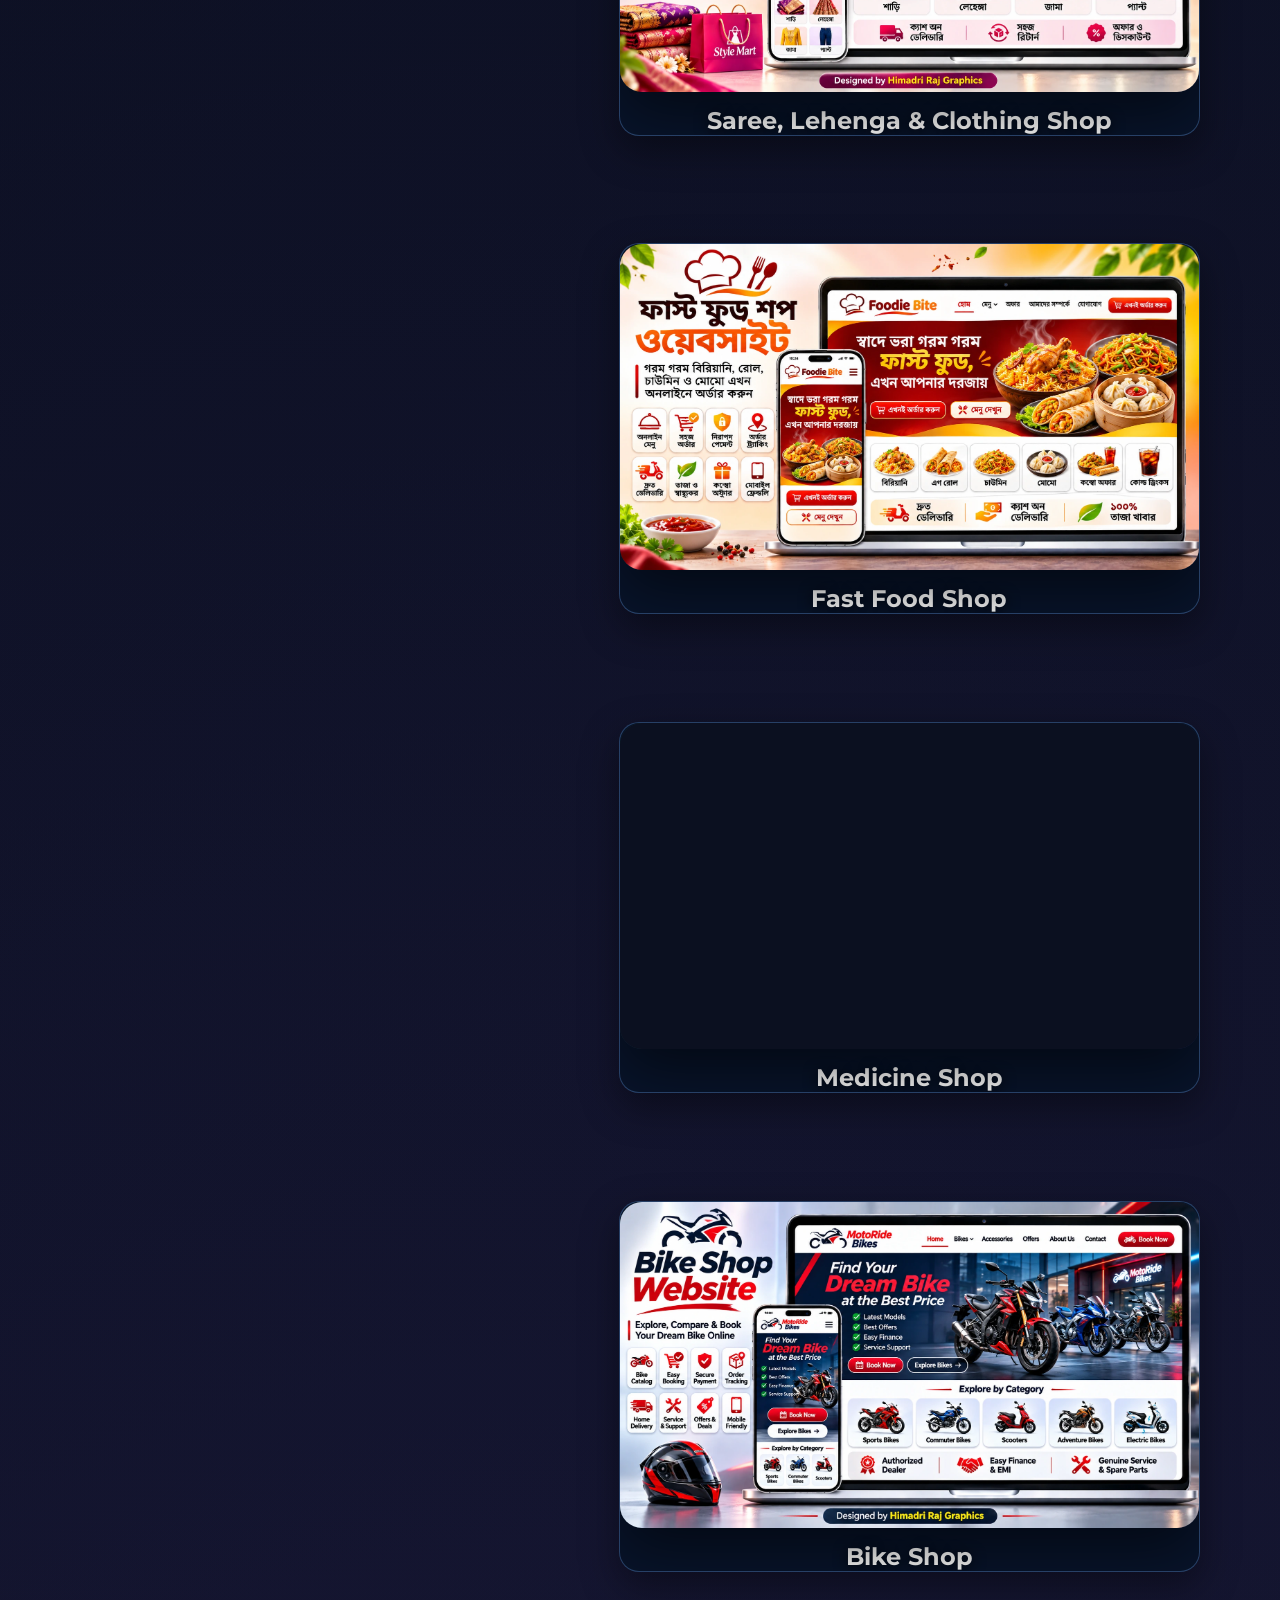
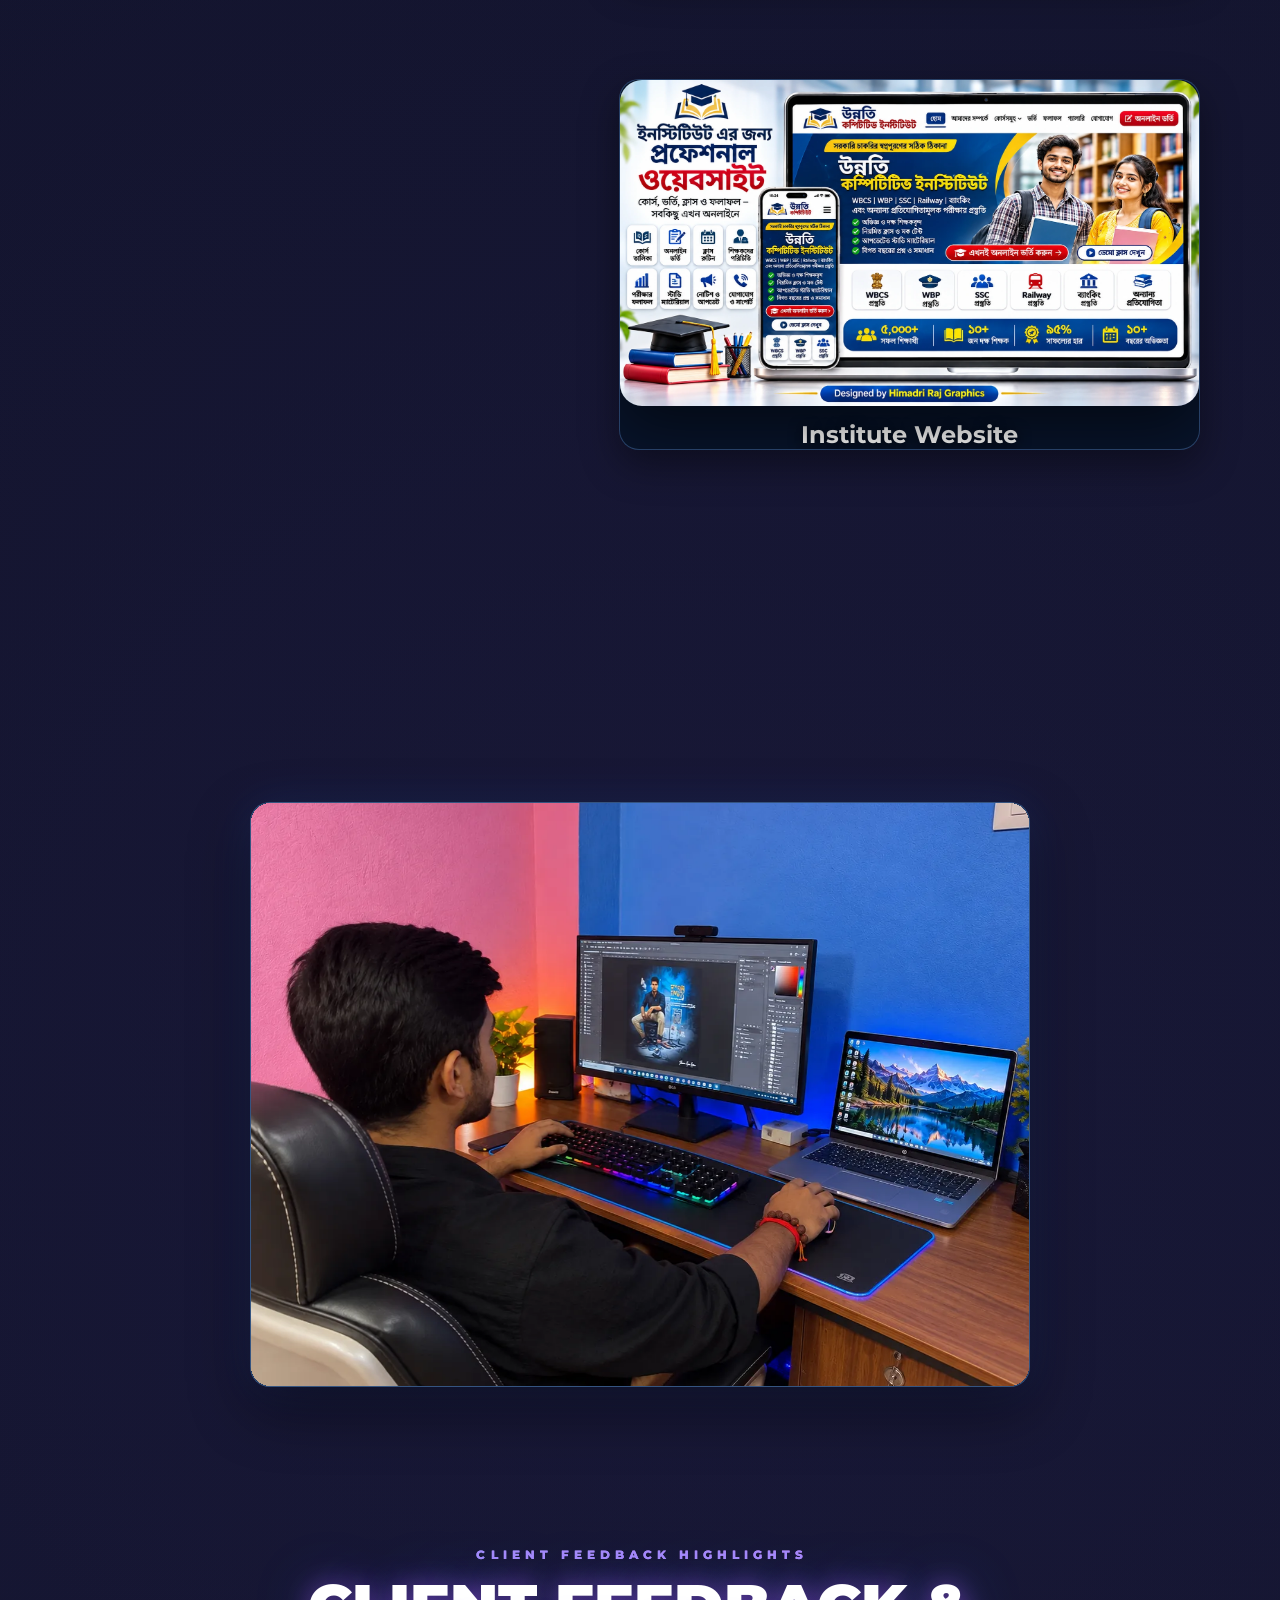
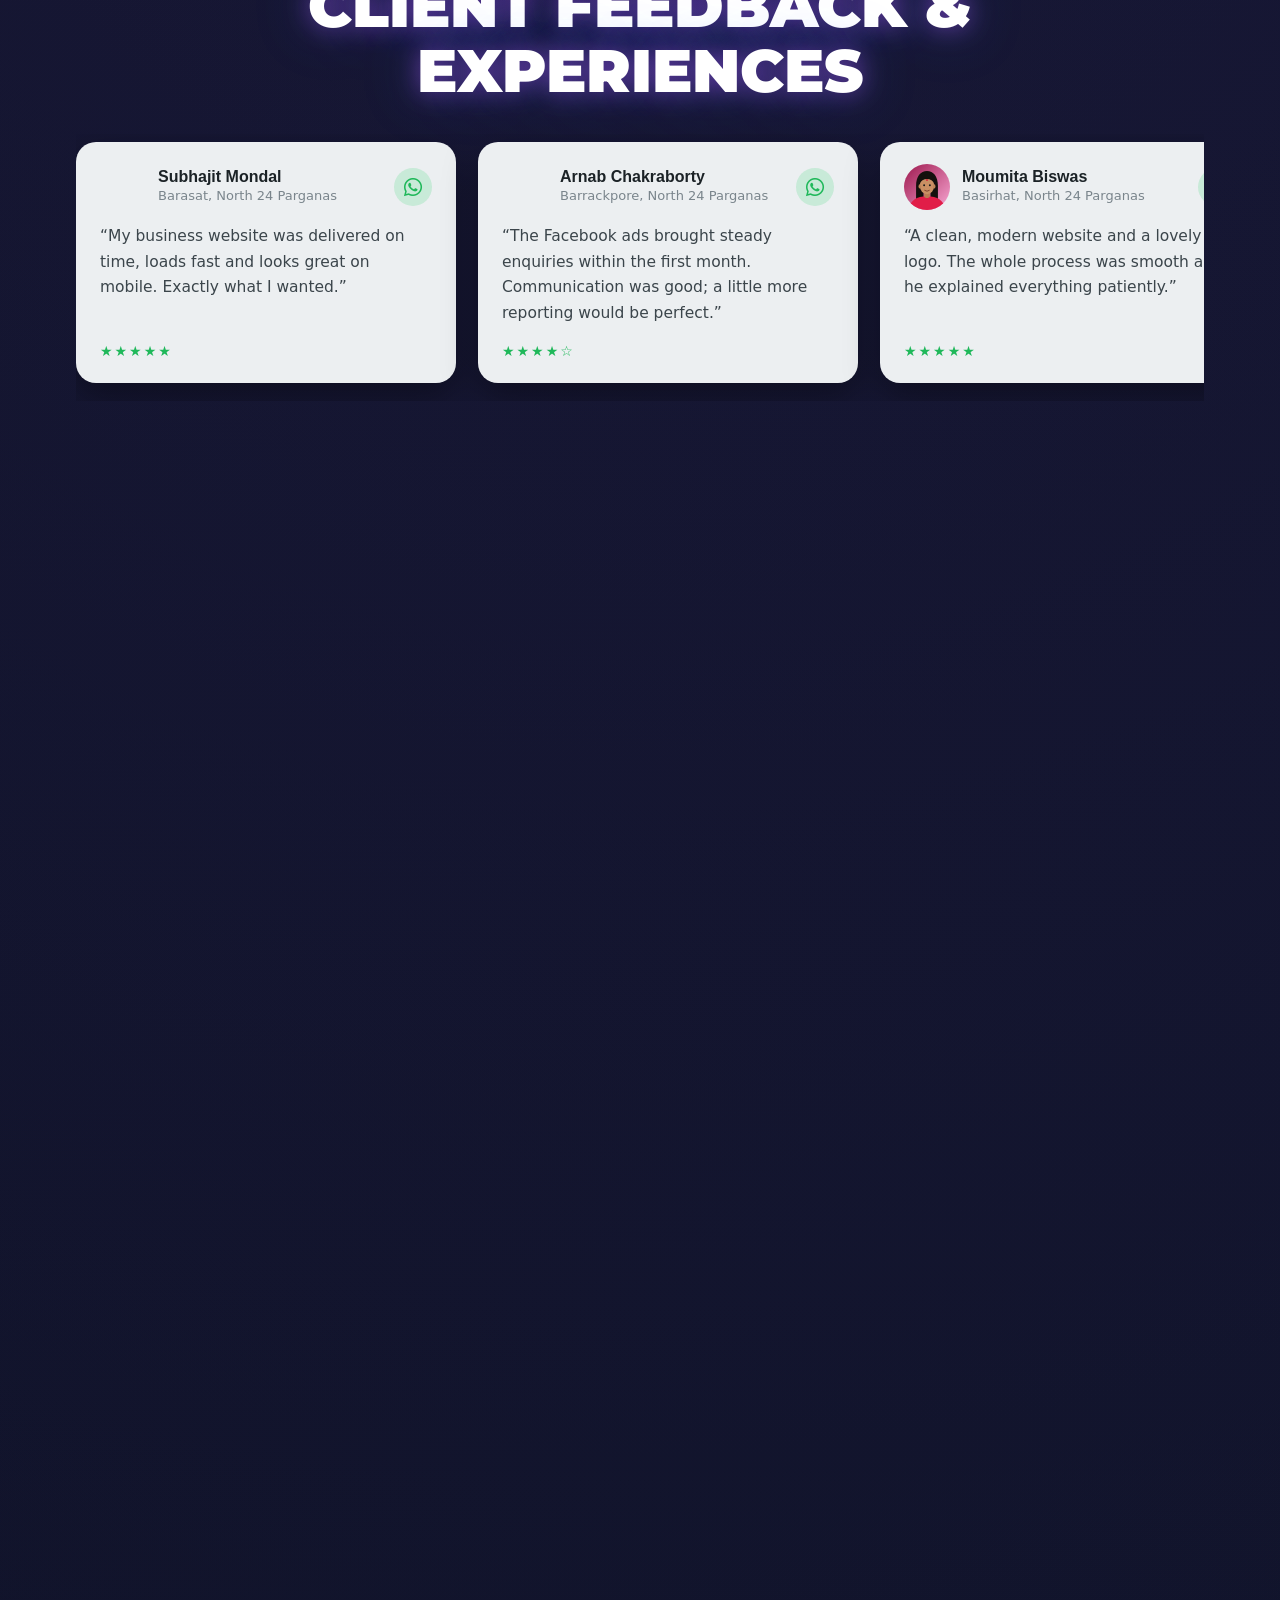
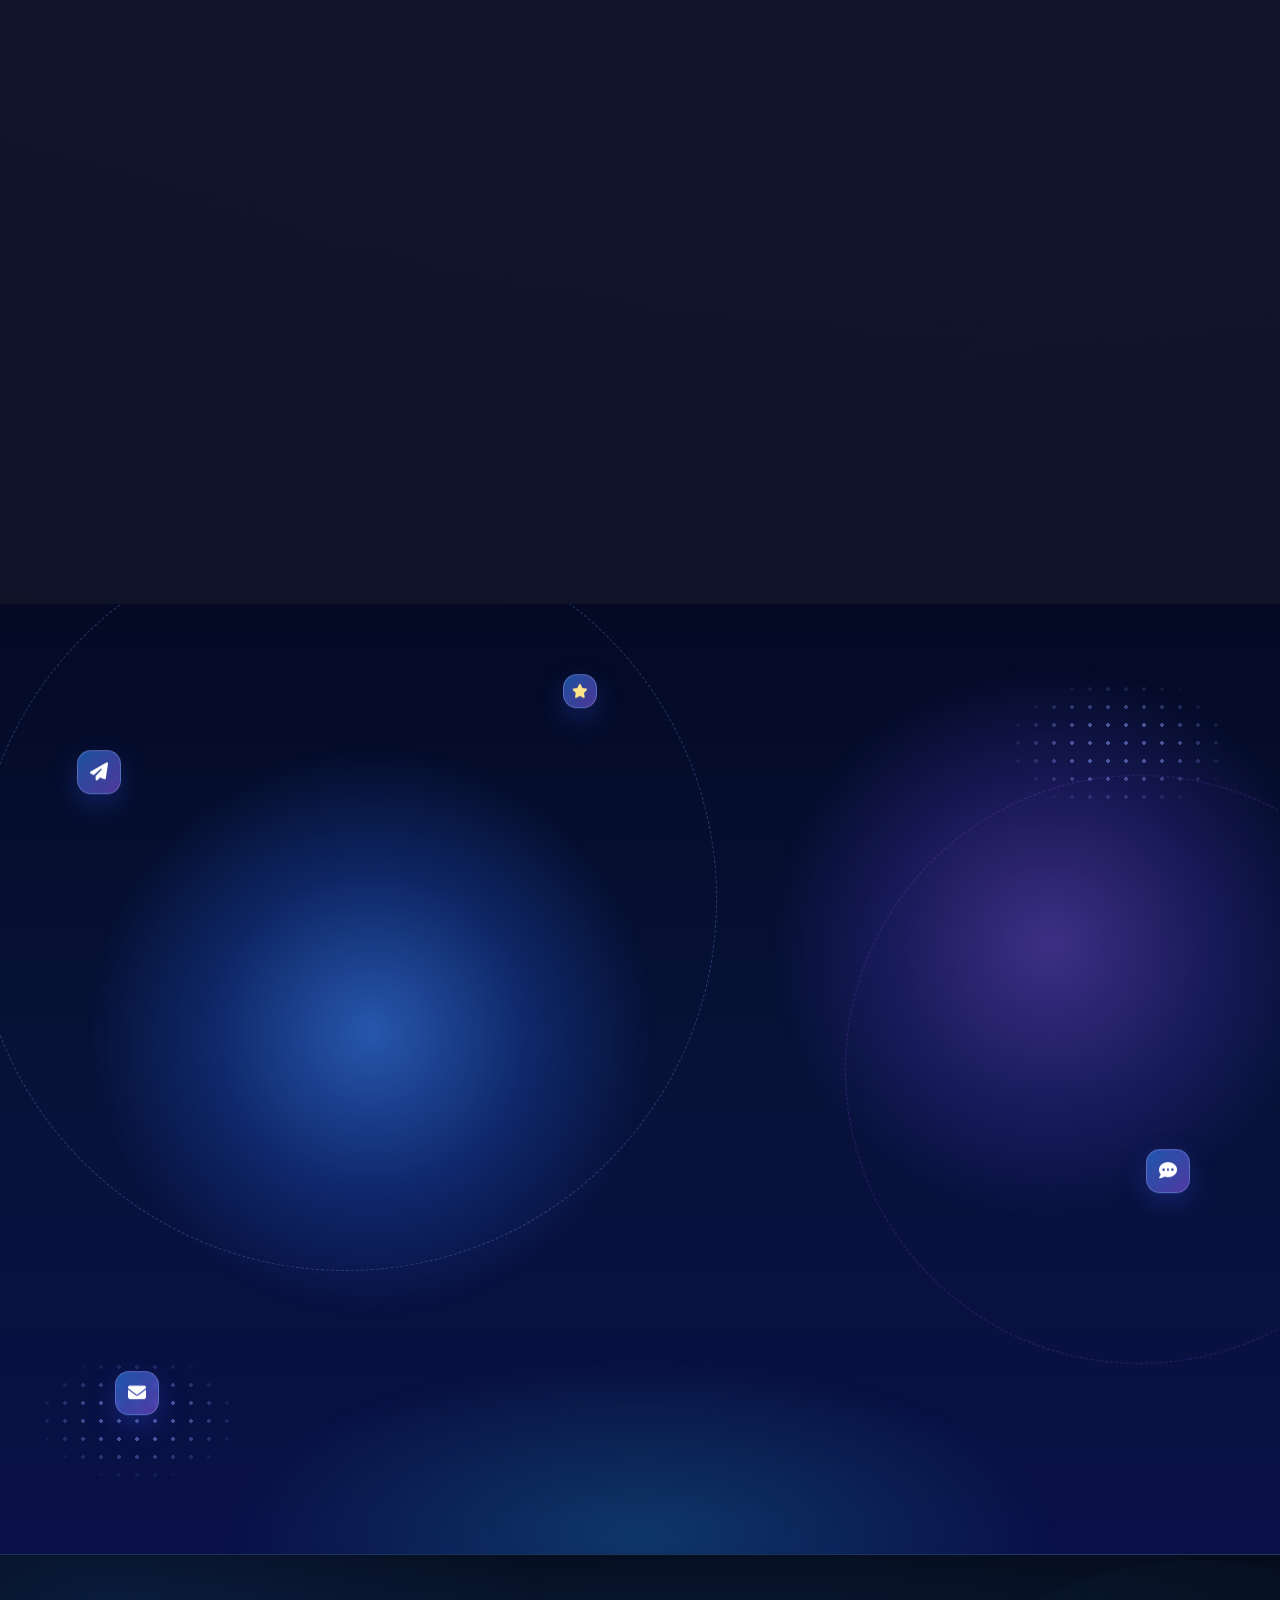
==== commit d48a94f5: "Add files via upload" ====
--- a/index.html
+++ b/index.html
@@ -15,6 +15,9 @@
   <meta name="description" content="Himadri Raj Graphics — creative graphic design, Facebook lead generation, Facebook ad campaigns, Facebook marketing and responsive website creation.">
   <meta name="theme-color" content="#0b1220">
   <meta name="keywords" content="graphic design, Facebook lead generation, Facebook ad campaign, Facebook marketing, website creation, social media design">
+  <link rel="icon" type="image/png" sizes="32x32" href="favicon-32.png?v=2">
+  <link rel="icon" type="image/png" sizes="192x192" href="favicon.png?v=2">
+  <link rel="apple-touch-icon" href="apple-touch-icon.png?v=2">
   <link rel="canonical" href="https://himadrirajgraphics.github.io/">
   <meta name="robots" content="index, follow">
   <meta name="author" content="Himadri Raj">
@@ -3638,11 +3641,12 @@
 img,picture,canvas{-webkit-user-drag:none;user-drag:none;-webkit-touch-callout:none;-webkit-user-select:none;user-select:none}
 </style>
 <style id="svc-bg-clean">.svc-group::before,.svc-group::after,.svc-orb{display:none!important;content:none!important;background:none!important}.svc-group{background:transparent!important}</style>
+<style id="logo-fix">.hv-mug{width:52px;height:52px;border-radius:50%;object-fit:cover;opacity:.96;box-shadow:0 0 0 2px rgba(20,30,70,.6)}</style>
 </head>
 
 <body>
 <div id="hrg-preloader" role="status" aria-live="polite" aria-label="Loading Himadri Raj Graphics">
-  <div class="pl-logo"><img src="images/logo.webp" alt="Himadri Raj Graphics logo" width="118" height="118" fetchpriority="high" decoding="async"></div>
+  <div class="pl-logo"><img src="images/logo.webp?v=2" alt="Himadri Raj Graphics logo" width="118" height="118" fetchpriority="high" decoding="async"></div>
   <div class="pl-name">Himadri Raj <b>Graphics</b></div>
   <div class="pl-tag">কল্পনা যখন ক্যানভাসে রূপ পায়</div>
   <div class="pl-bar"><span class="pl-track"><span class="pl-fill" id="plFill"></span></span><span class="pl-num" id="plNum">0%</span></div>
@@ -3679,7 +3683,7 @@
 <header class="ref-header">
   <div class="ref-nav">
     <a class="ref-brand" href="#home" aria-label="Himadri Raj Graphics">
-      <img src="images/logo.webp" alt="Himadri Raj Graphics logo">
+      <img src="images/logo.webp?v=2" alt="Himadri Raj Graphics logo">
       <div class="ref-brand-copy">
         <strong>Himadri Raj <b>Graphics</b></strong>
         <span>Your Vision, Our Creativity</span>
@@ -3754,7 +3758,7 @@
       <a class="hx-btn hx-btn-primary" href="#services"><span class="hx-bt">Explore Services</span><span class="hx-arrow">→</span></a>
       <a class="hx-btn hx-btn-wa" href="https://wa.me/919647294970?text=Hi%20Himadri%2C%20I%20want%20to%20discuss%20a%20project." target="_blank" rel="noopener"><i class="fa-brands fa-whatsapp"></i><span class="hx-bt">WhatsApp Me</span></a>
     </div>
-  </div><div class="hv-vis" aria-hidden="true"><div class="hv-fit"><div class="hv-scene"><img class="hv-plate" src="[data-uri]" width="1112" height="850" alt="" decoding="async" fetchpriority="high"><svg class="hv-back" viewBox="0 0 1112 850"><defs><linearGradient id="hvg" x1="0" x2="1"><stop offset="0" stop-color="#3b7bff"/><stop offset="1" stop-color="#8a5cff"/></linearGradient></defs><path d="M950 162C1050 160 1108 232 1076 292C1058 385 960 462 842 494" fill="none" stroke="url(#hvg)" stroke-width="14" opacity=".22" stroke-linecap="round"/><path d="M950 162C1050 160 1108 232 1076 292C1058 385 960 462 842 494" fill="none" stroke="url(#hvg)" stroke-width="3.5" stroke-linecap="round"/><path d="M165 284C270 190 430 160 560 162S800 160 950 162" fill="none" stroke="url(#hvg)" stroke-width="12" opacity=".25" stroke-linecap="round"/><path d="M165 284C270 190 430 160 560 162S800 160 950 162" fill="none" stroke="url(#hvg)" stroke-width="3.5" stroke-linecap="round"/></svg><div class="hv-screen"><img src="images/logo.webp" alt=""></div><div class="hv-app" style="left:75px;top:680px;--r:-14deg;--c:#31a8ff;--k:#001e36"><i>Ps</i></div><div class="hv-app" style="left:165px;top:700px;--r:-10deg;--c:#7d2ae8;--k:#14123a"><svg viewBox="0 0 40 40" aria-hidden="true"><circle cx="20" cy="20" r="19" fill="url(#tlCanva)"/><text x="20" y="24" text-anchor="middle" font-family="'Brush Script MT','Segoe Script',cursive" font-style="italic" font-weight="700" font-size="12" fill="#fff">Canva</text></svg></div><div class="hv-app" style="left:256px;top:718px;--r:-7deg;--c:#1877f2;--k:#0a1a3d"><svg viewBox="0 0 40 40" aria-hidden="true"><circle cx="20" cy="20" r="19" fill="#1877f2"/><path d="M22.5 33V21.5h3.8l.6-4.5h-4.4v-2.8c0-1.3.4-2.2 2.2-2.2H27V8c-.4 0-1.8-.2-3.4-.2-3.4 0-5.7 2.1-5.7 5.9V17H14v4.5h3.9V33z" fill="#fff"/></svg></div><div class="hv-app" style="left:355px;top:737px;--r:-4deg;--c:#4285f4;--k:#101a38"><svg viewBox="0 0 40 40" aria-hidden="true"><circle cx="20" cy="20" r="19" fill="#fff"/><g transform="translate(8 8) scale(.5)"><path fill="#EA4335" d="M24 9.5c3.54 0 6.71 1.22 9.21 3.6l6.85-6.85C35.9 2.38 30.47 0 24 0 14.62 0 6.51 5.38 2.56 13.22l7.98 6.19C12.43 13.72 17.74 9.5 24 9.5z"/><path fill="#4285F4" d="M46.98 24.55c0-1.57-.15-3.09-.38-4.55H24v9.02h12.94c-.58 2.96-2.26 5.48-4.78 7.18l7.73 6c4.51-4.18 7.09-10.36 7.09-17.65z"/><path fill="#FBBC05" d="M10.53 28.59c-.48-1.45-.76-2.99-.76-4.59s.27-3.14.76-4.59l-7.98-6.19C.92 16.46 0 20.12 0 24c0 3.88.92 7.54 2.56 10.78l7.97-6.19z"/><path fill="#34A853" d="M24 48c6.48 0 11.93-2.13 15.89-5.81l-7.73-6c-2.15 1.45-4.92 2.3-8.16 2.3-6.26 0-11.57-4.22-13.47-9.91l-7.98 6.19C6.51 42.62 14.62 48 24 48z"/></g></svg></div><div class="hv-card c1" style="left:198px;top:114px;width:215px;height:175px;--r:-7deg;--bg:linear-gradient(145deg,#7a4cf0,#3a2b9c);--bd:#9b6bff"><div class="hv-in"><svg viewBox="0 0 40 40"><path d="M8 34 22 6l12 8-8 16-8 4-6-2z" fill="#fff"/><circle cx="22" cy="19" r="3" fill="#5a35c8"/></svg><b>Graphic<br>Design</b></div></div><div class="hv-card c2" style="left:455px;top:42px;width:230px;height:195px;--r:-4deg;--bg:linear-gradient(145deg,#19cbe8,#0b5f92);--bd:#39d7ff"><div class="hv-in"><svg viewBox="0 0 40 40"><g fill="#39f0ff"><rect x="5" y="24" width="7" height="11"/><rect x="16" y="17" width="7" height="18"/><rect x="27" y="9" width="7" height="26"/></g><path d="M6 16 18 8l6 5 12-9" fill="none" stroke="#39f0ff" stroke-width="3" stroke-linecap="round"/></svg><b>Digital<br>Marketing</b></div></div><div class="hv-card c3" style="left:716px;top:102px;width:232px;height:170px;--r:-6deg;--bg:linear-gradient(145deg,#eb9a33,#8a4a14);--bd:#ffb347"><div class="hv-in"><svg viewBox="0 0 40 40"><path d="M14 10 4 20l10 10M26 10l10 10-10 10M23 7 17 33" fill="none" stroke="#ffa53a" stroke-width="3.4" stroke-linecap="round" stroke-linejoin="round"/></svg><b>Website<br>Creation</b></div></div><div class="hv-card c4" style="left:828px;top:285px;width:215px;height:190px;--r:-7deg;--bg:linear-gradient(145deg,#ab4fe6,#5b2b9c);--bd:#d27bff"><div class="hv-in"><svg viewBox="0 0 40 40"><path d="M6 16h8l16-9v26l-16-9H6z" fill="#ff7ae0"/><path d="M12 25l3 9h5l-3-9" fill="#ff7ae0"/></svg><b>Social Media<br>Marketing</b></div></div></div></div></div></div></section><script id="hv-hero-js">
+  </div><div class="hv-vis" aria-hidden="true"><div class="hv-fit"><div class="hv-scene"><img class="hv-plate" src="[data-uri]" width="1112" height="850" alt="" decoding="async" fetchpriority="high"><svg class="hv-back" viewBox="0 0 1112 850"><defs><linearGradient id="hvg" x1="0" x2="1"><stop offset="0" stop-color="#3b7bff"/><stop offset="1" stop-color="#8a5cff"/></linearGradient></defs><path d="M950 162C1050 160 1108 232 1076 292C1058 385 960 462 842 494" fill="none" stroke="url(#hvg)" stroke-width="14" opacity=".22" stroke-linecap="round"/><path d="M950 162C1050 160 1108 232 1076 292C1058 385 960 462 842 494" fill="none" stroke="url(#hvg)" stroke-width="3.5" stroke-linecap="round"/><path d="M165 284C270 190 430 160 560 162S800 160 950 162" fill="none" stroke="url(#hvg)" stroke-width="12" opacity=".25" stroke-linecap="round"/><path d="M165 284C270 190 430 160 560 162S800 160 950 162" fill="none" stroke="url(#hvg)" stroke-width="3.5" stroke-linecap="round"/></svg><img class="hv-mug" src="images/logo.webp?v=2" alt="" style="left:177px;top:524px"><div class="hv-screen"><img src="images/logo.webp?v=2" alt=""></div><div class="hv-app" style="left:75px;top:680px;--r:-14deg;--c:#31a8ff;--k:#001e36"><i>Ps</i></div><div class="hv-app" style="left:165px;top:700px;--r:-10deg;--c:#7d2ae8;--k:#14123a"><svg viewBox="0 0 40 40" aria-hidden="true"><circle cx="20" cy="20" r="19" fill="url(#tlCanva)"/><text x="20" y="24" text-anchor="middle" font-family="'Brush Script MT','Segoe Script',cursive" font-style="italic" font-weight="700" font-size="12" fill="#fff">Canva</text></svg></div><div class="hv-app" style="left:256px;top:718px;--r:-7deg;--c:#1877f2;--k:#0a1a3d"><svg viewBox="0 0 40 40" aria-hidden="true"><circle cx="20" cy="20" r="19" fill="#1877f2"/><path d="M22.5 33V21.5h3.8l.6-4.5h-4.4v-2.8c0-1.3.4-2.2 2.2-2.2H27V8c-.4 0-1.8-.2-3.4-.2-3.4 0-5.7 2.1-5.7 5.9V17H14v4.5h3.9V33z" fill="#fff"/></svg></div><div class="hv-app" style="left:355px;top:737px;--r:-4deg;--c:#4285f4;--k:#101a38"><svg viewBox="0 0 40 40" aria-hidden="true"><circle cx="20" cy="20" r="19" fill="#fff"/><g transform="translate(8 8) scale(.5)"><path fill="#EA4335" d="M24 9.5c3.54 0 6.71 1.22 9.21 3.6l6.85-6.85C35.9 2.38 30.47 0 24 0 14.62 0 6.51 5.38 2.56 13.22l7.98 6.19C12.43 13.72 17.74 9.5 24 9.5z"/><path fill="#4285F4" d="M46.98 24.55c0-1.57-.15-3.09-.38-4.55H24v9.02h12.94c-.58 2.96-2.26 5.48-4.78 7.18l7.73 6c4.51-4.18 7.09-10.36 7.09-17.65z"/><path fill="#FBBC05" d="M10.53 28.59c-.48-1.45-.76-2.99-.76-4.59s.27-3.14.76-4.59l-7.98-6.19C.92 16.46 0 20.12 0 24c0 3.88.92 7.54 2.56 10.78l7.97-6.19z"/><path fill="#34A853" d="M24 48c6.48 0 11.93-2.13 15.89-5.81l-7.73-6c-2.15 1.45-4.92 2.3-8.16 2.3-6.26 0-11.57-4.22-13.47-9.91l-7.98 6.19C6.51 42.62 14.62 48 24 48z"/></g></svg></div><div class="hv-card c1" style="left:198px;top:114px;width:215px;height:175px;--r:-7deg;--bg:linear-gradient(145deg,#7a4cf0,#3a2b9c);--bd:#9b6bff"><div class="hv-in"><svg viewBox="0 0 40 40"><path d="M8 34 22 6l12 8-8 16-8 4-6-2z" fill="#fff"/><circle cx="22" cy="19" r="3" fill="#5a35c8"/></svg><b>Graphic<br>Design</b></div></div><div class="hv-card c2" style="left:455px;top:42px;width:230px;height:195px;--r:-4deg;--bg:linear-gradient(145deg,#19cbe8,#0b5f92);--bd:#39d7ff"><div class="hv-in"><svg viewBox="0 0 40 40"><g fill="#39f0ff"><rect x="5" y="24" width="7" height="11"/><rect x="16" y="17" width="7" height="18"/><rect x="27" y="9" width="7" height="26"/></g><path d="M6 16 18 8l6 5 12-9" fill="none" stroke="#39f0ff" stroke-width="3" stroke-linecap="round"/></svg><b>Digital<br>Marketing</b></div></div><div class="hv-card c3" style="left:716px;top:102px;width:232px;height:170px;--r:-6deg;--bg:linear-gradient(145deg,#eb9a33,#8a4a14);--bd:#ffb347"><div class="hv-in"><svg viewBox="0 0 40 40"><path d="M14 10 4 20l10 10M26 10l10 10-10 10M23 7 17 33" fill="none" stroke="#ffa53a" stroke-width="3.4" stroke-linecap="round" stroke-linejoin="round"/></svg><b>Website<br>Creation</b></div></div><div class="hv-card c4" style="left:828px;top:285px;width:215px;height:190px;--r:-7deg;--bg:linear-gradient(145deg,#ab4fe6,#5b2b9c);--bd:#d27bff"><div class="hv-in"><svg viewBox="0 0 40 40"><path d="M6 16h8l16-9v26l-16-9H6z" fill="#ff7ae0"/><path d="M12 25l3 9h5l-3-9" fill="#ff7ae0"/></svg><b>Social Media<br>Marketing</b></div></div></div></div></div></div></section><script id="hv-hero-js">
 (function(){
 var hero=document.getElementById('home');if(!hero)return;
 var fit=hero.querySelector('.hv-fit'),sc=hero.querySelector('.hv-scene');if(!fit||!sc)return;
@@ -4271,7 +4275,7 @@
     <div class="hrg-footer-main">
       <div class="hrg-footer-brand hrg-footer-reveal">
         <a class="hrg-footer-logo-link" href="#top" aria-label="Back to top">
-          <img class="hrg-footer-logo" src="images/footer-logo.webp" alt="Himadri Raj Graphics logo" width="52" height="52">
+          <img class="hrg-footer-logo" src="images/footer-logo.webp?v=2" alt="Himadri Raj Graphics logo" width="52" height="52">
         </a>
         <div class="hrg-footer-brand-copy">
           <a href="#top" class="hrg-footer-brand-name">Himadri Raj <span>Graphics</span></a>
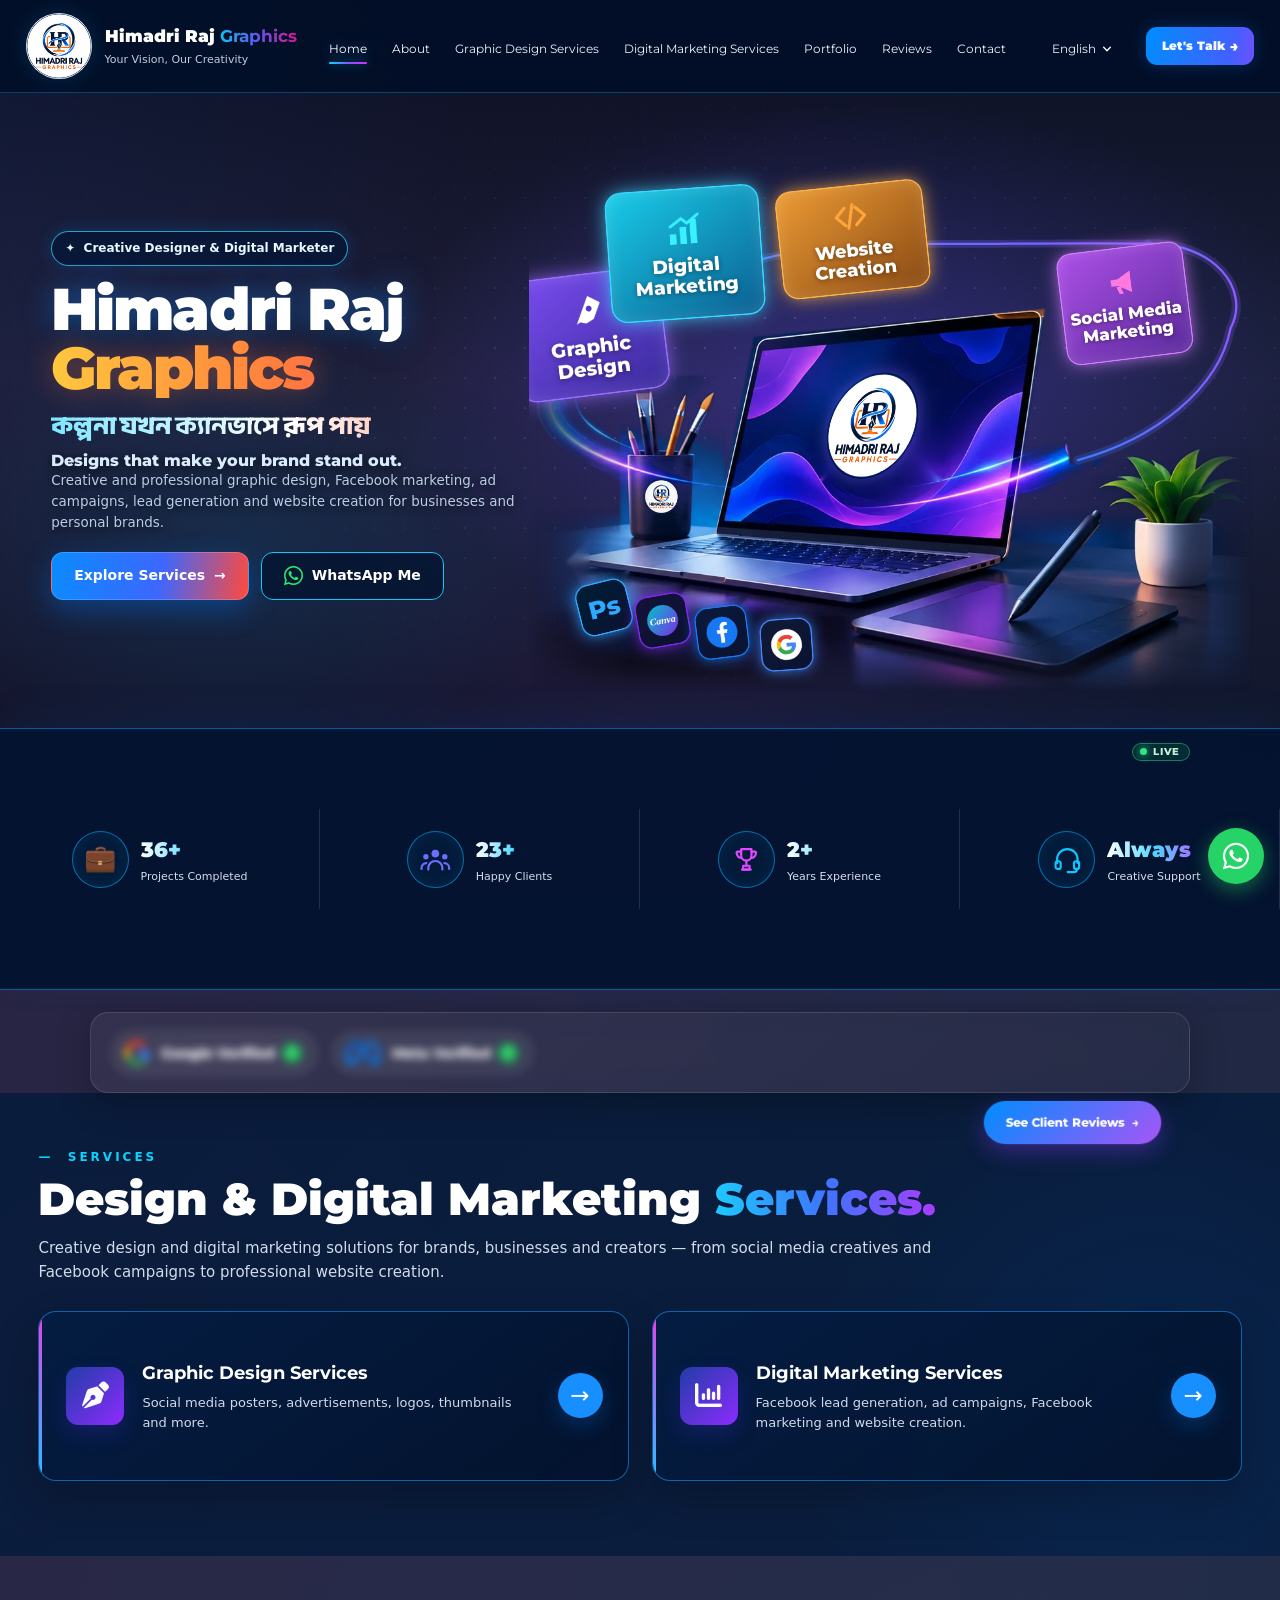
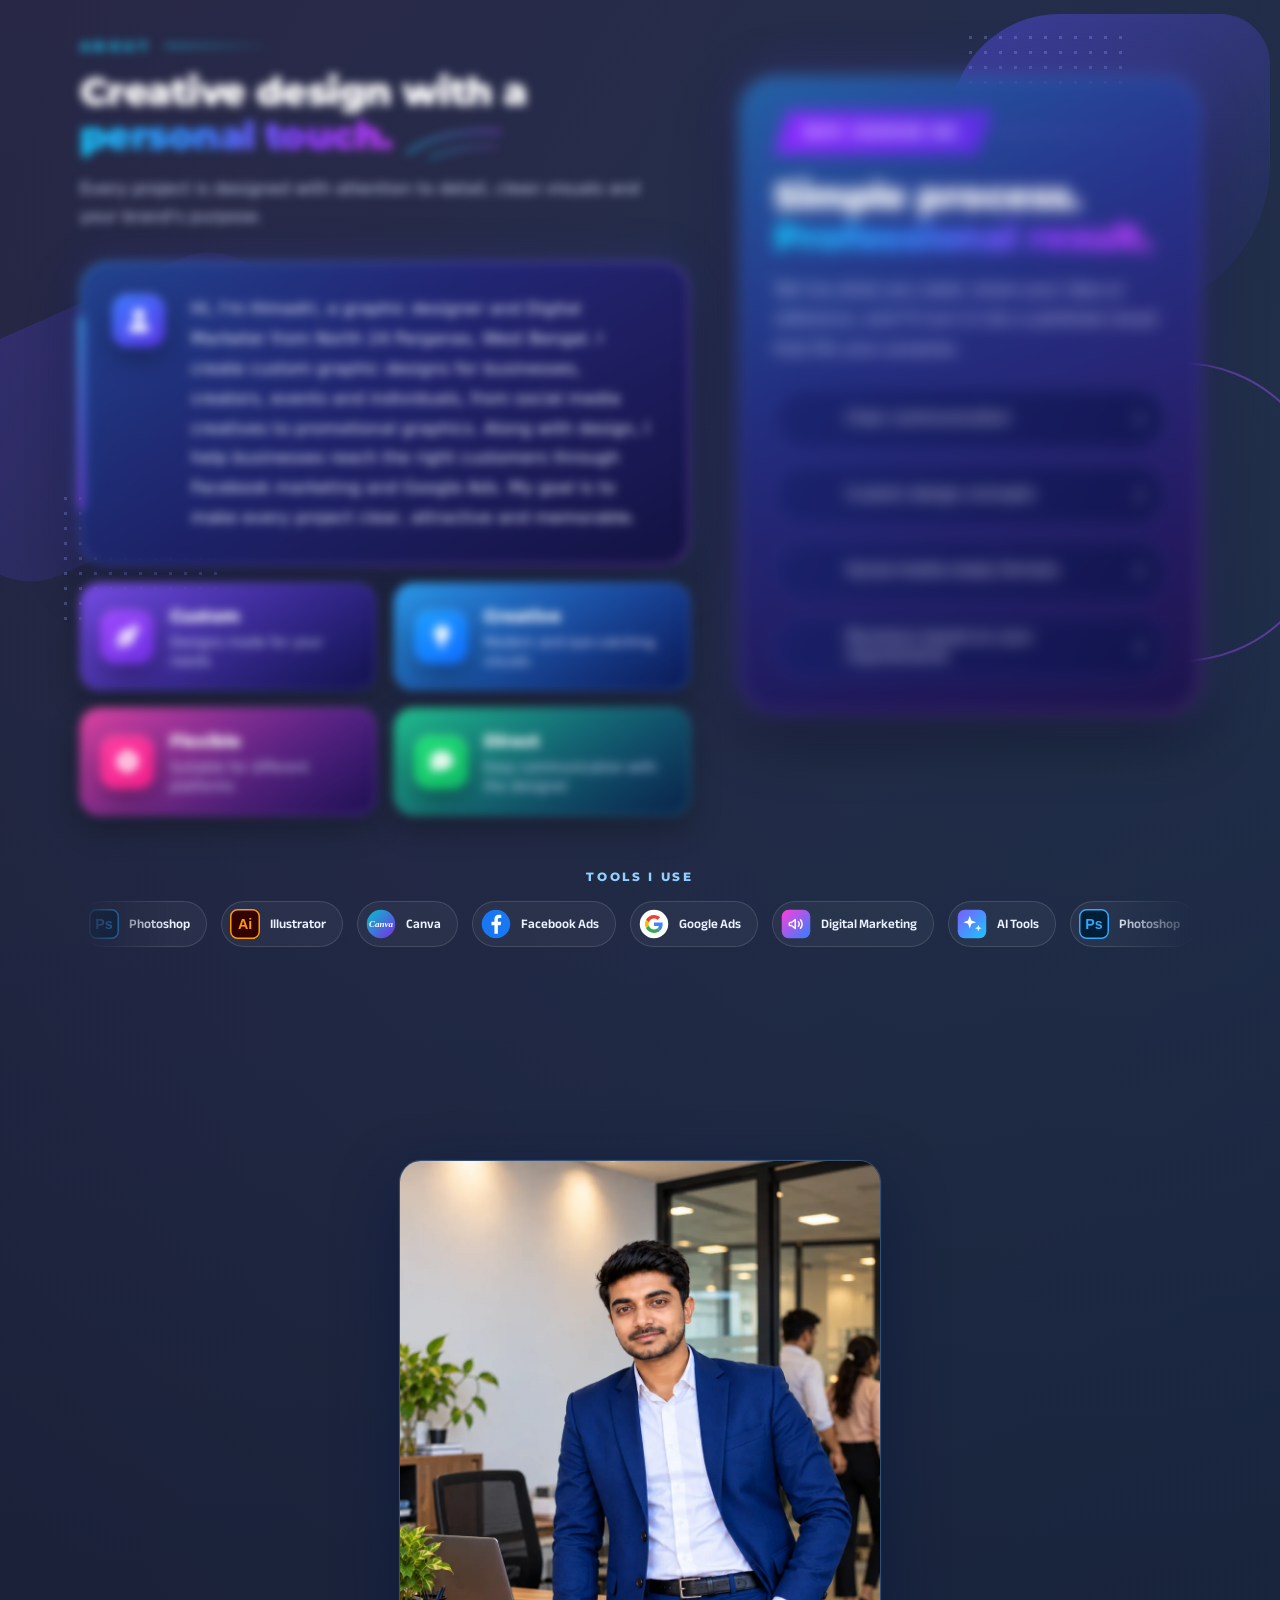
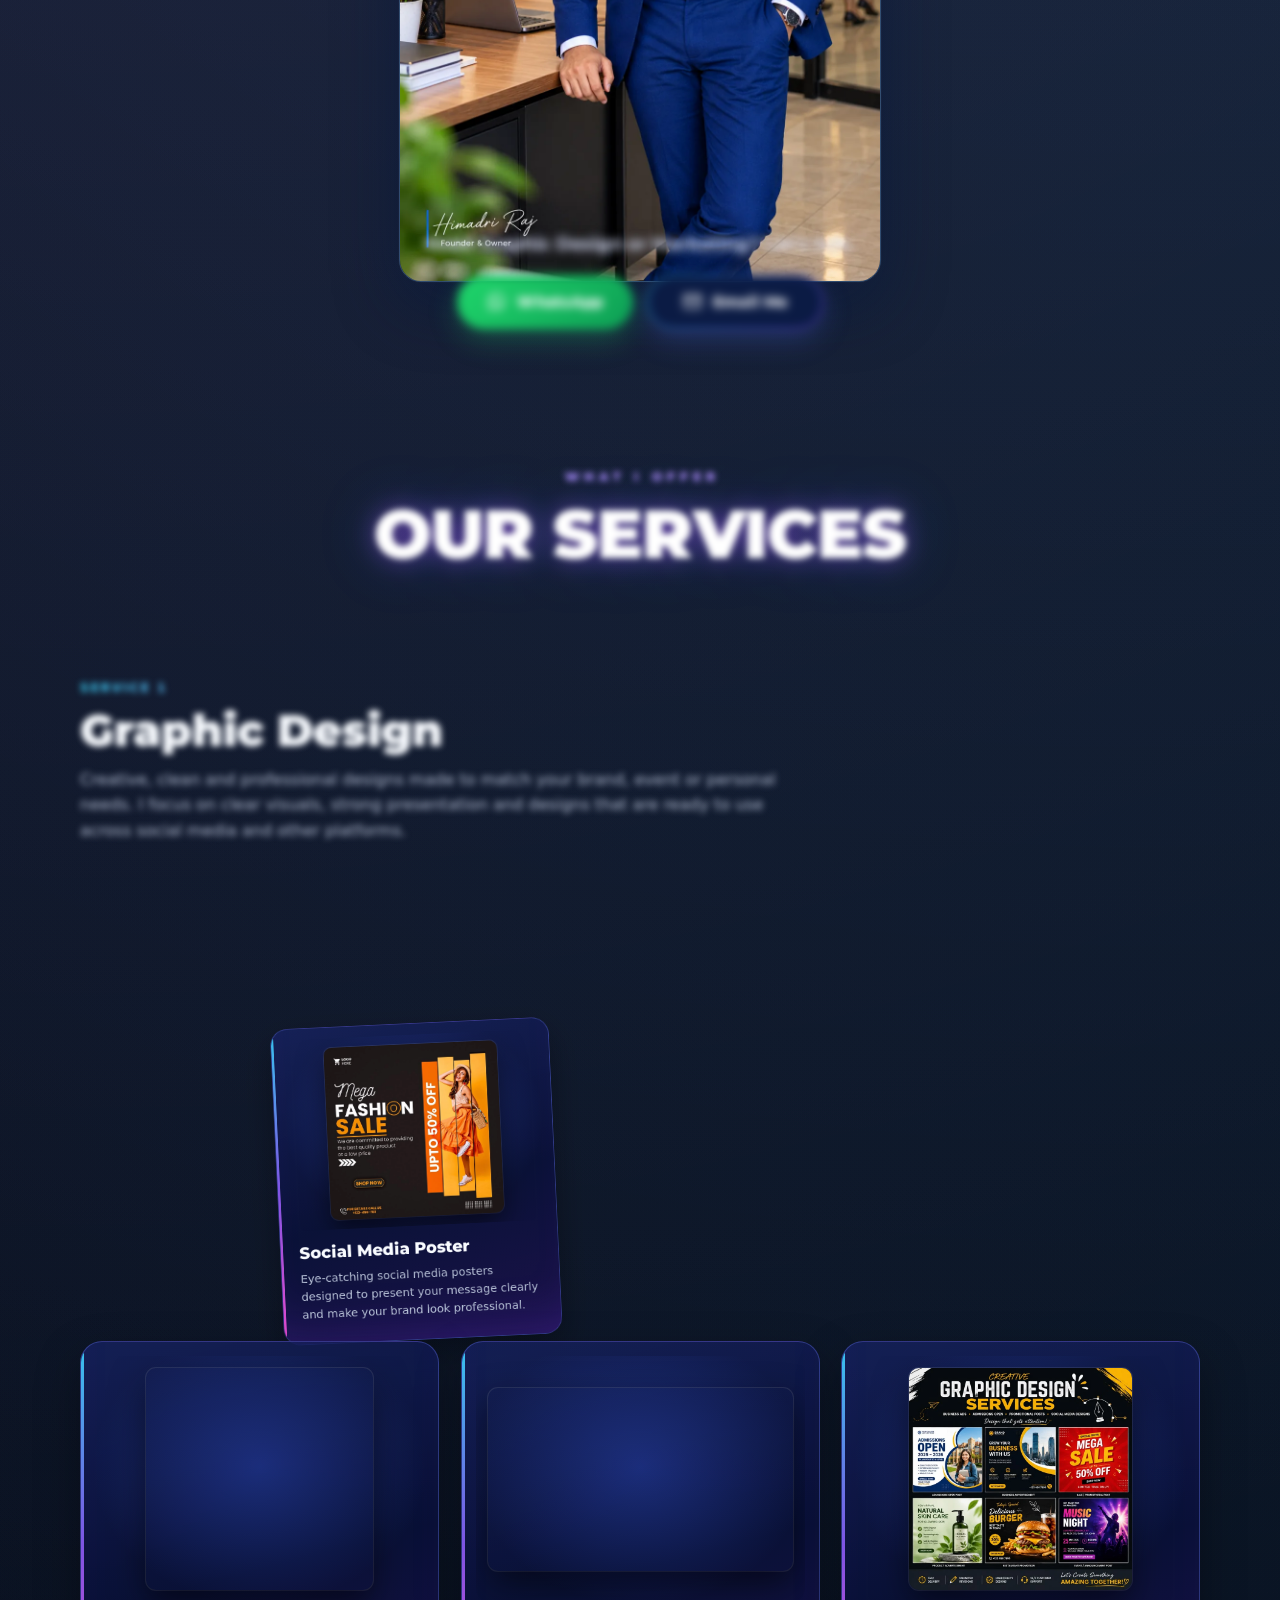
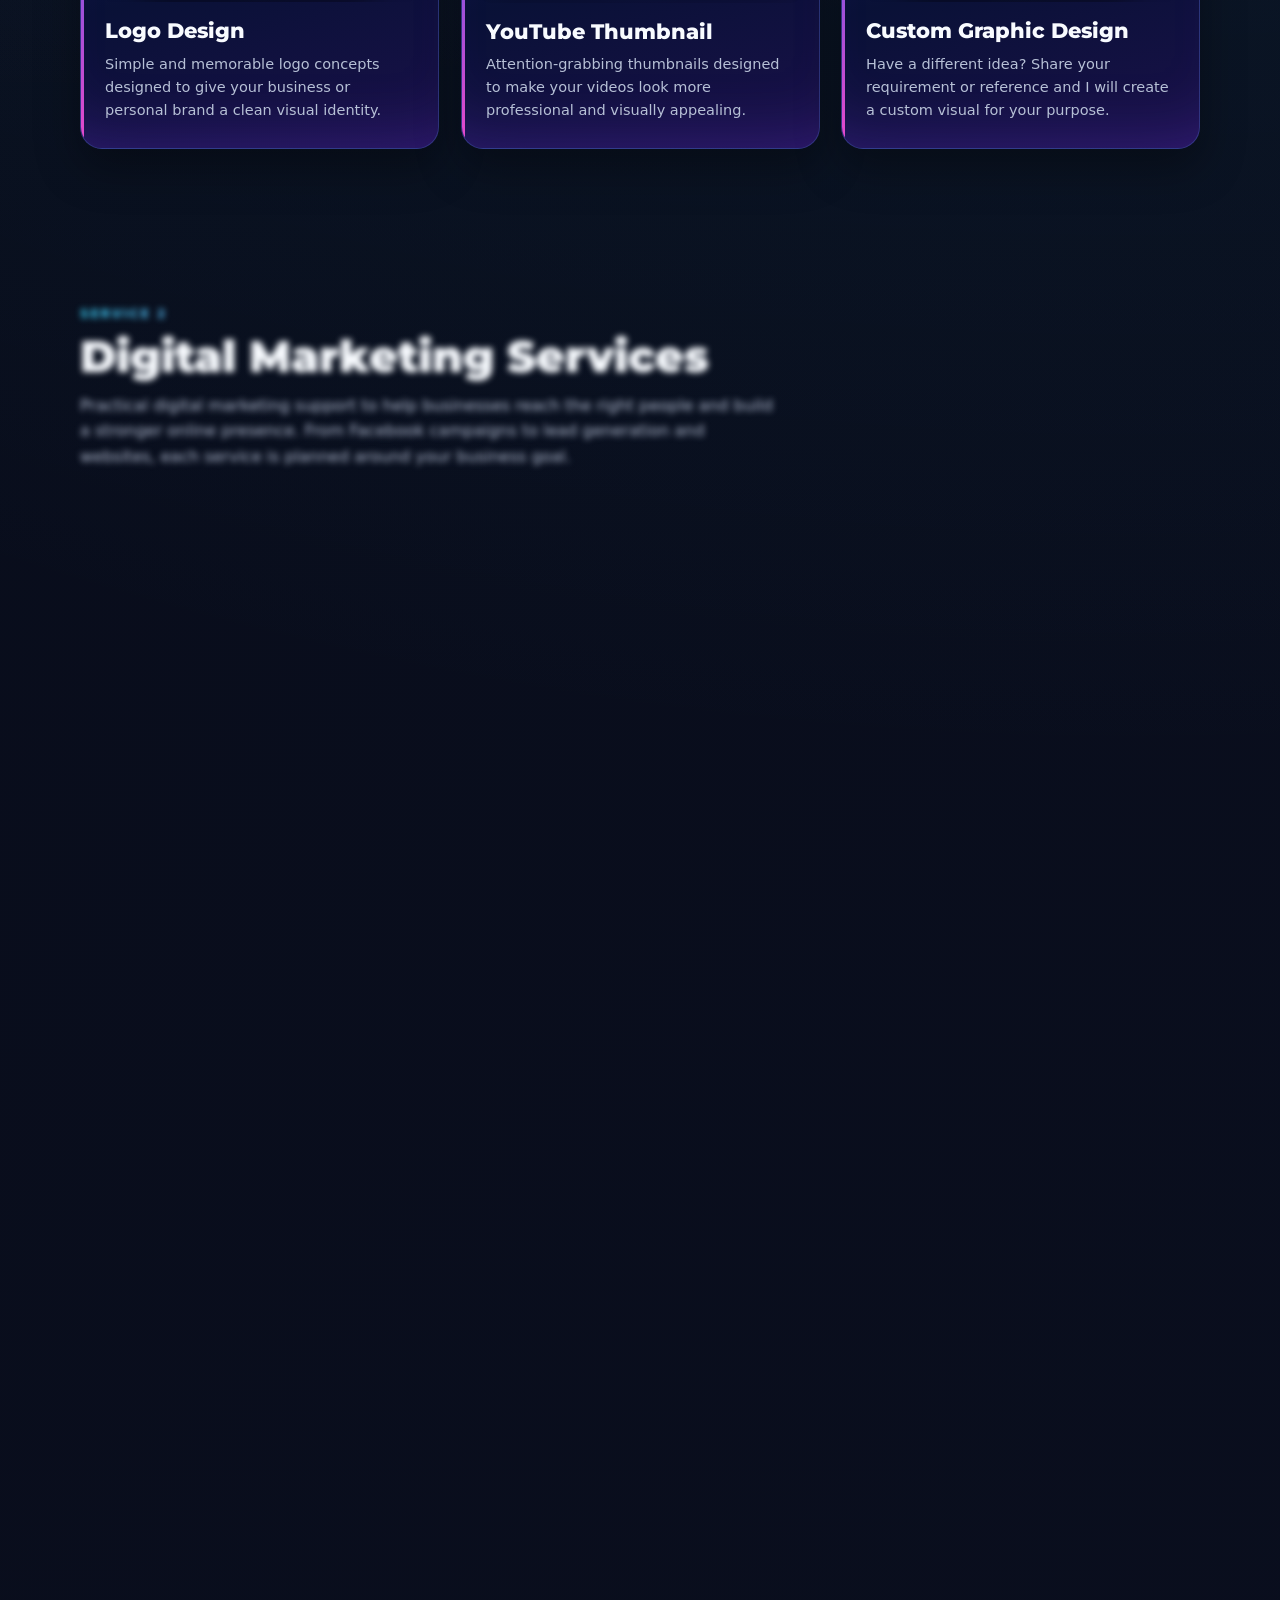
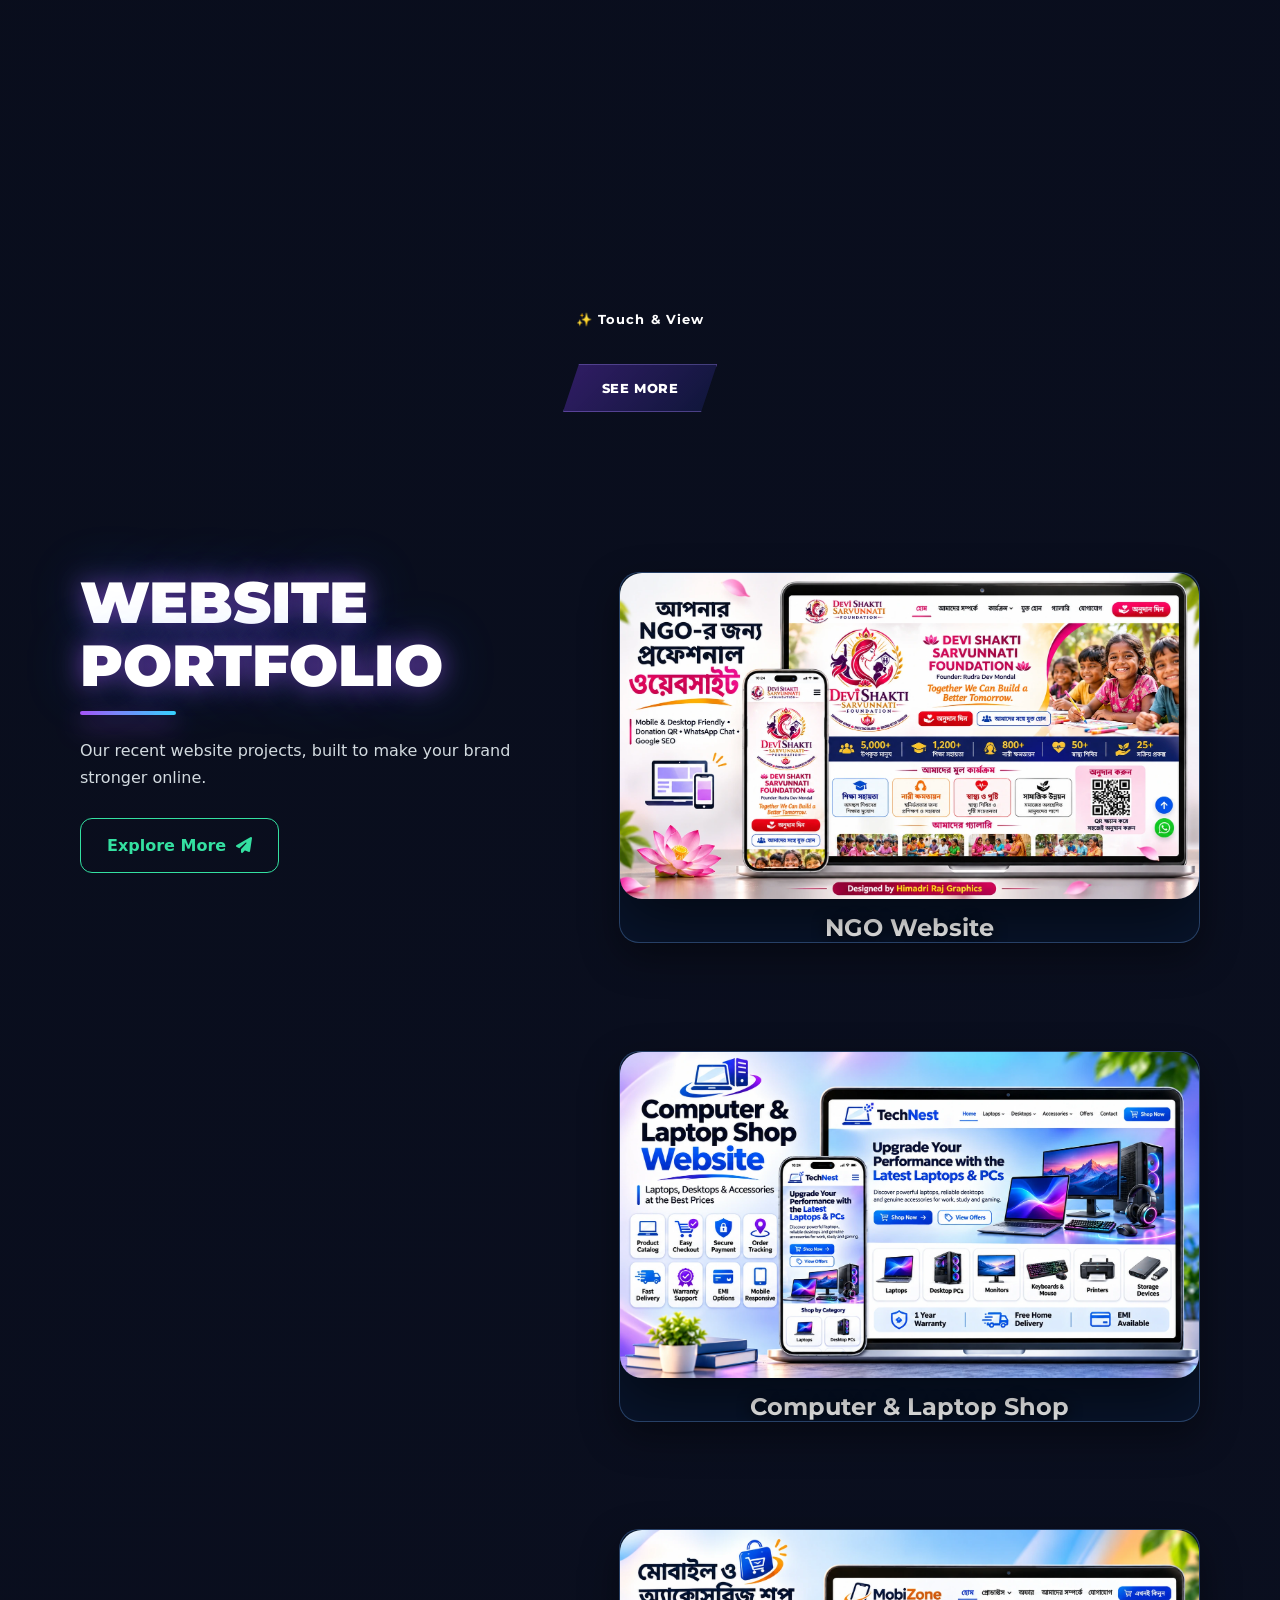
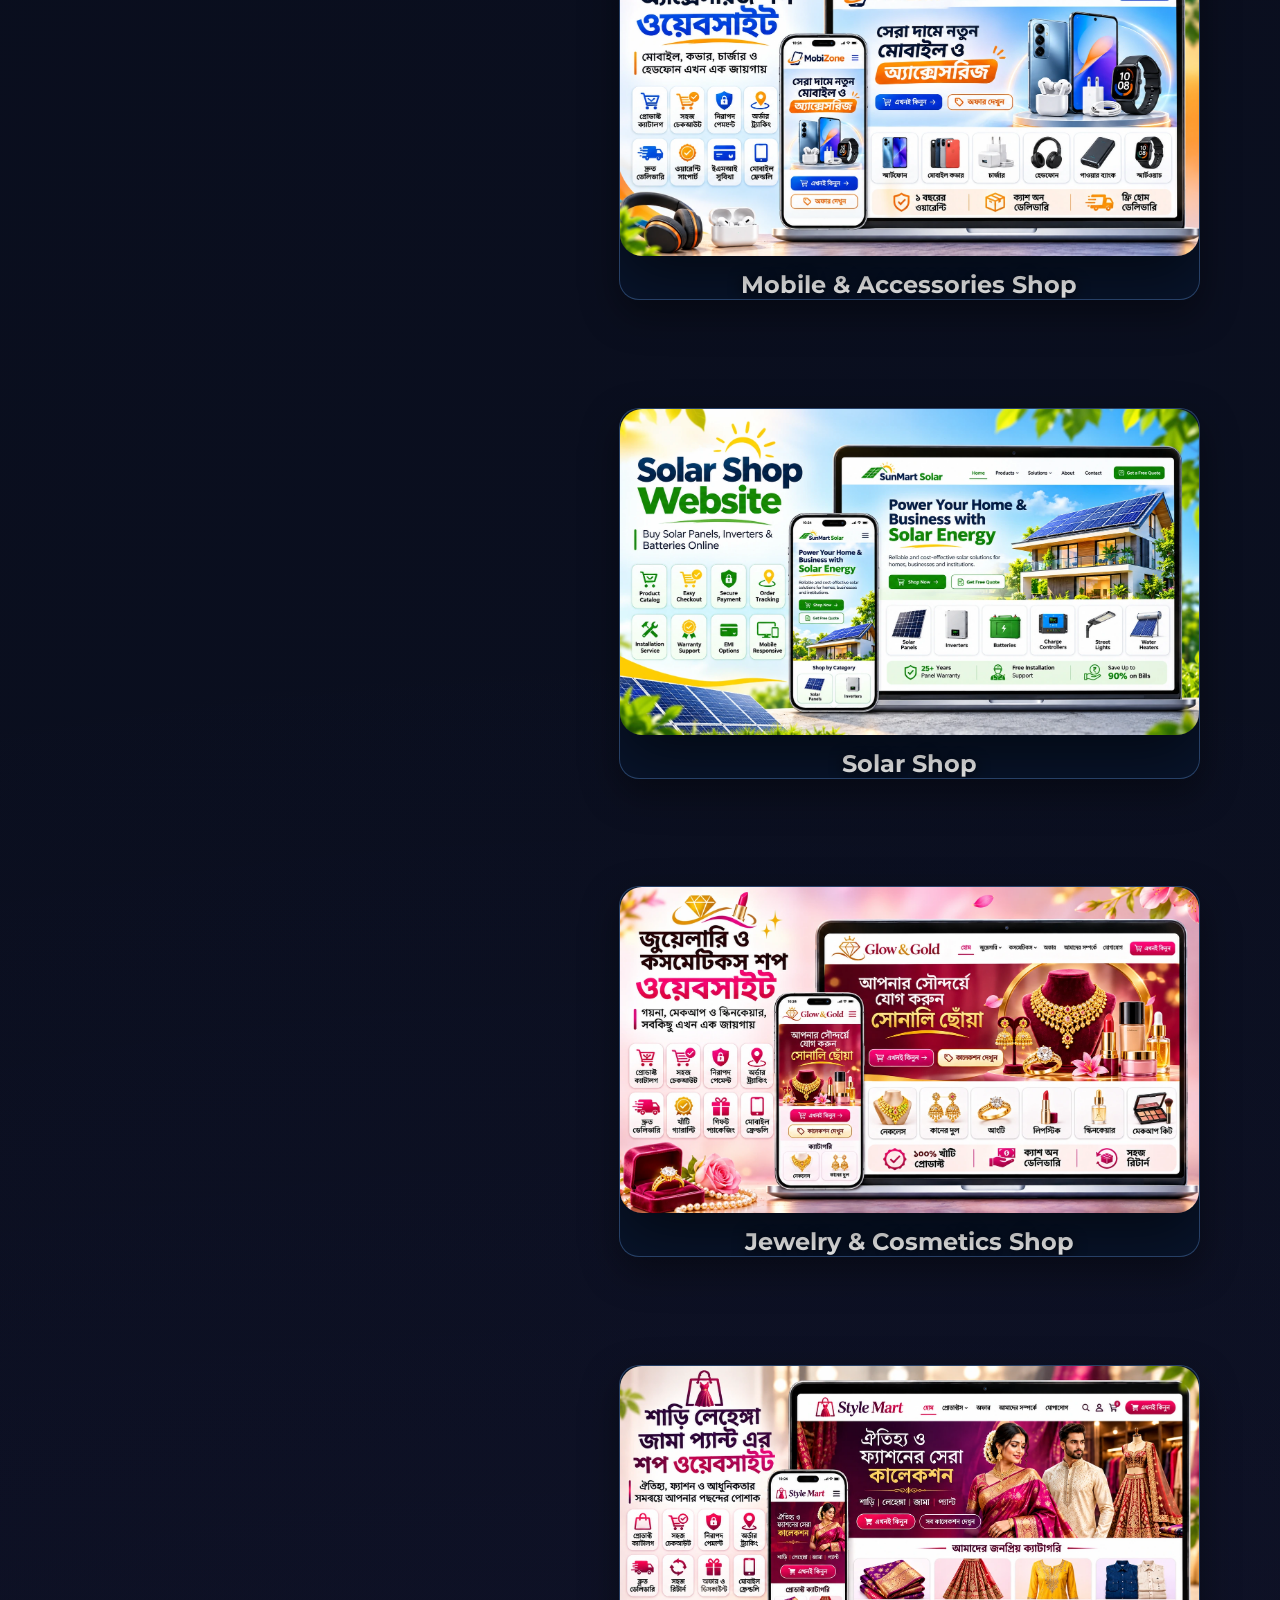
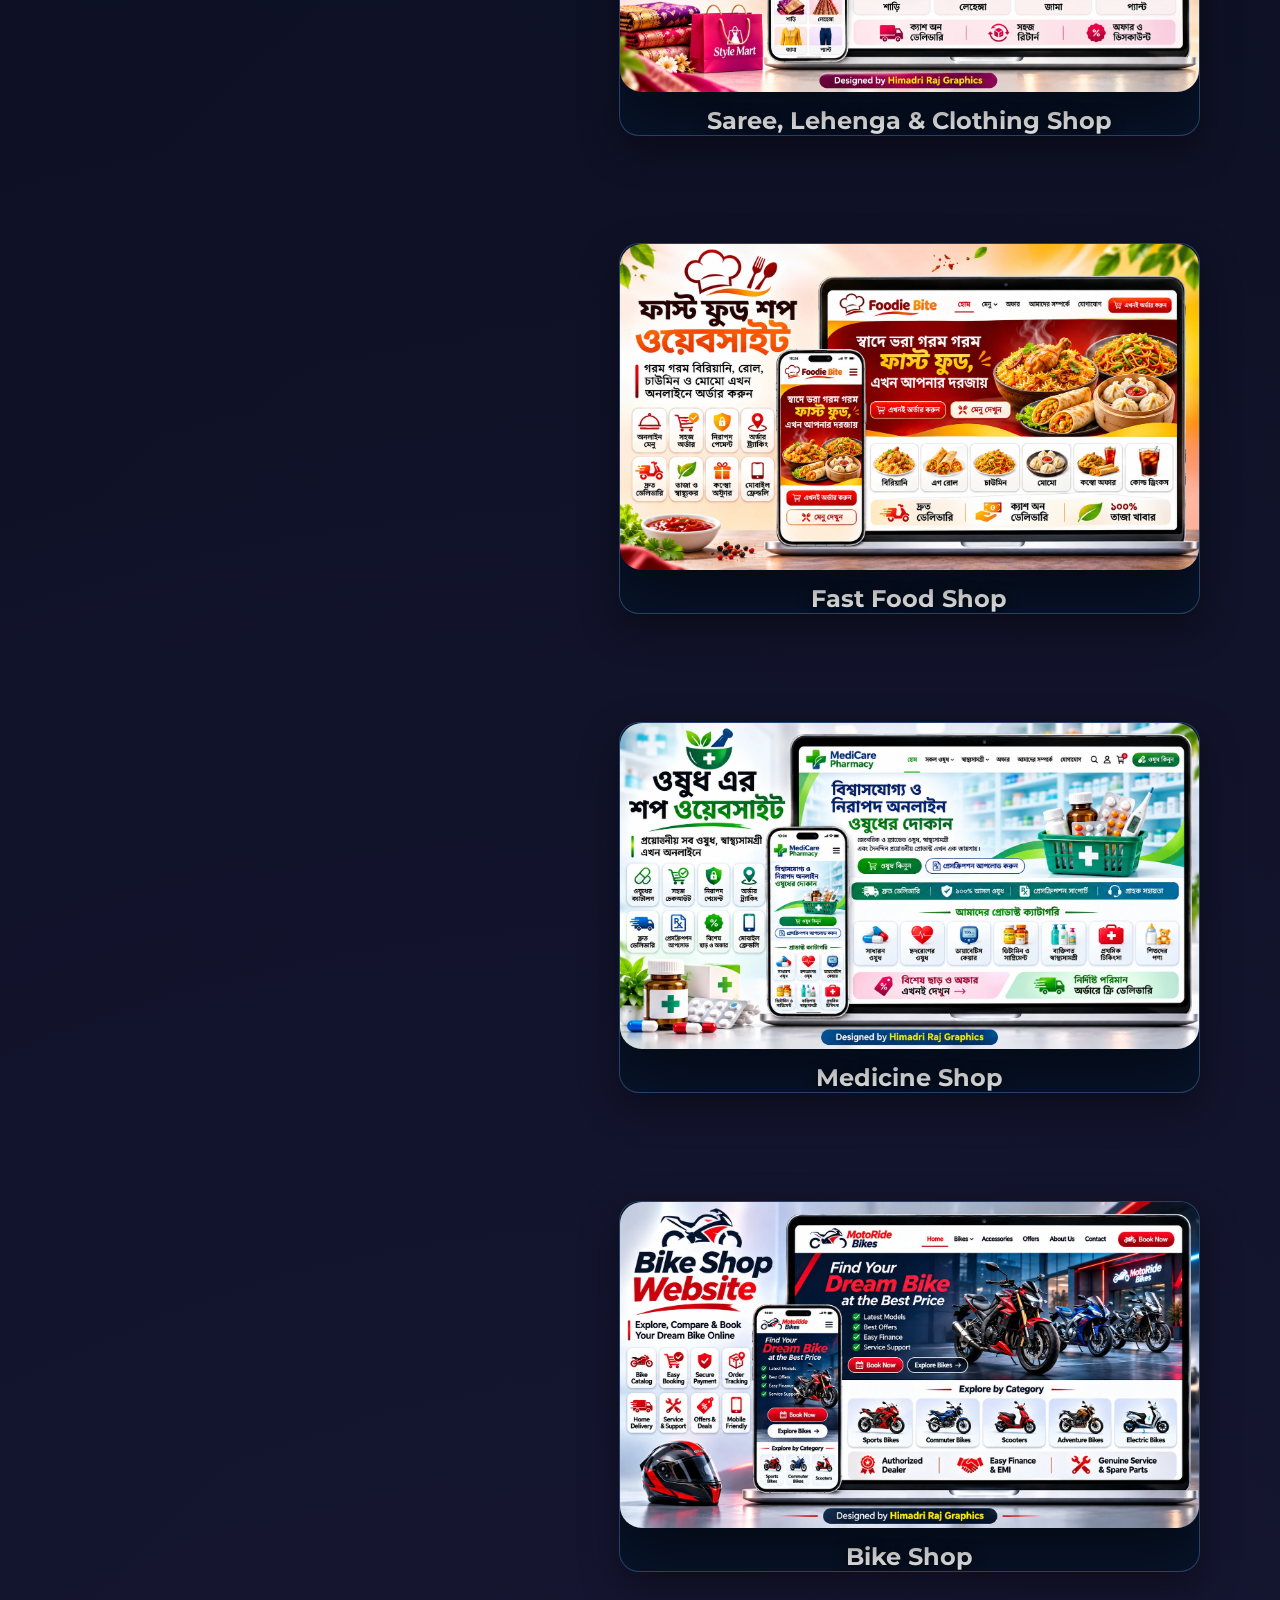
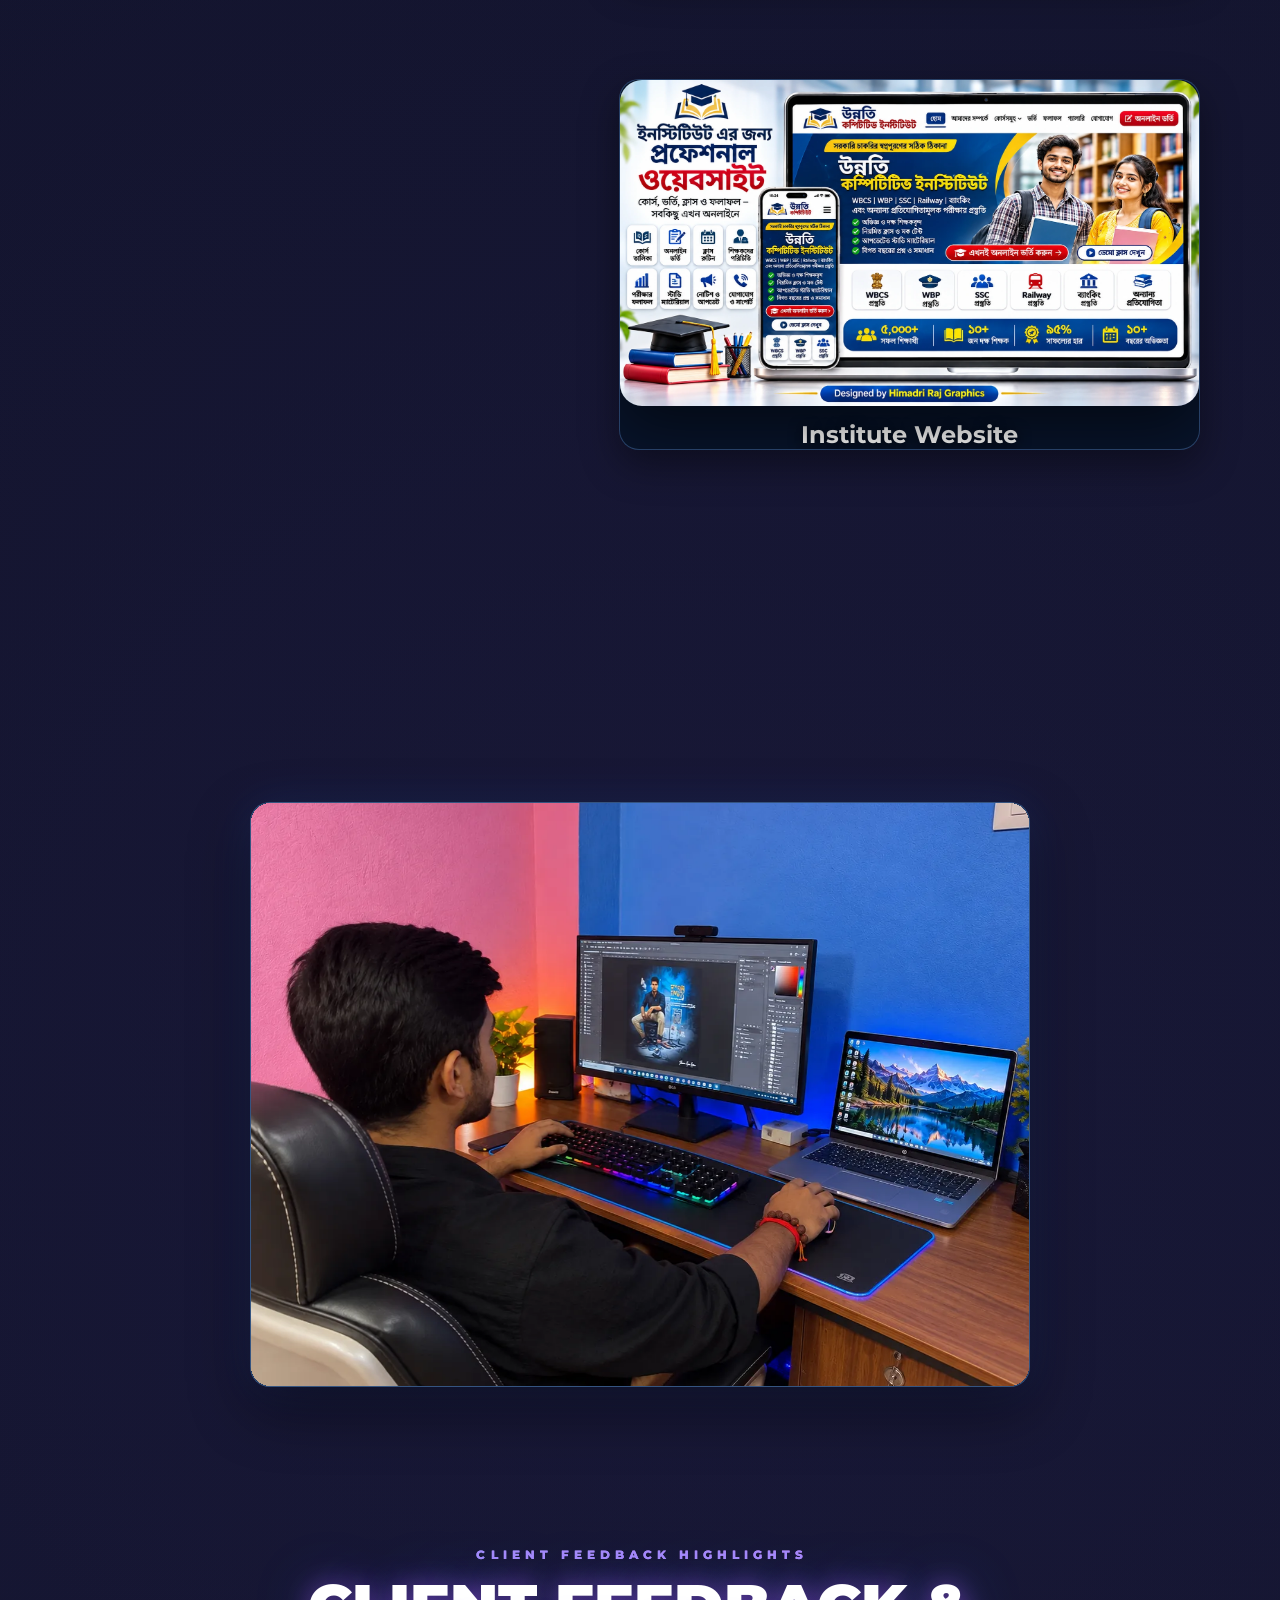
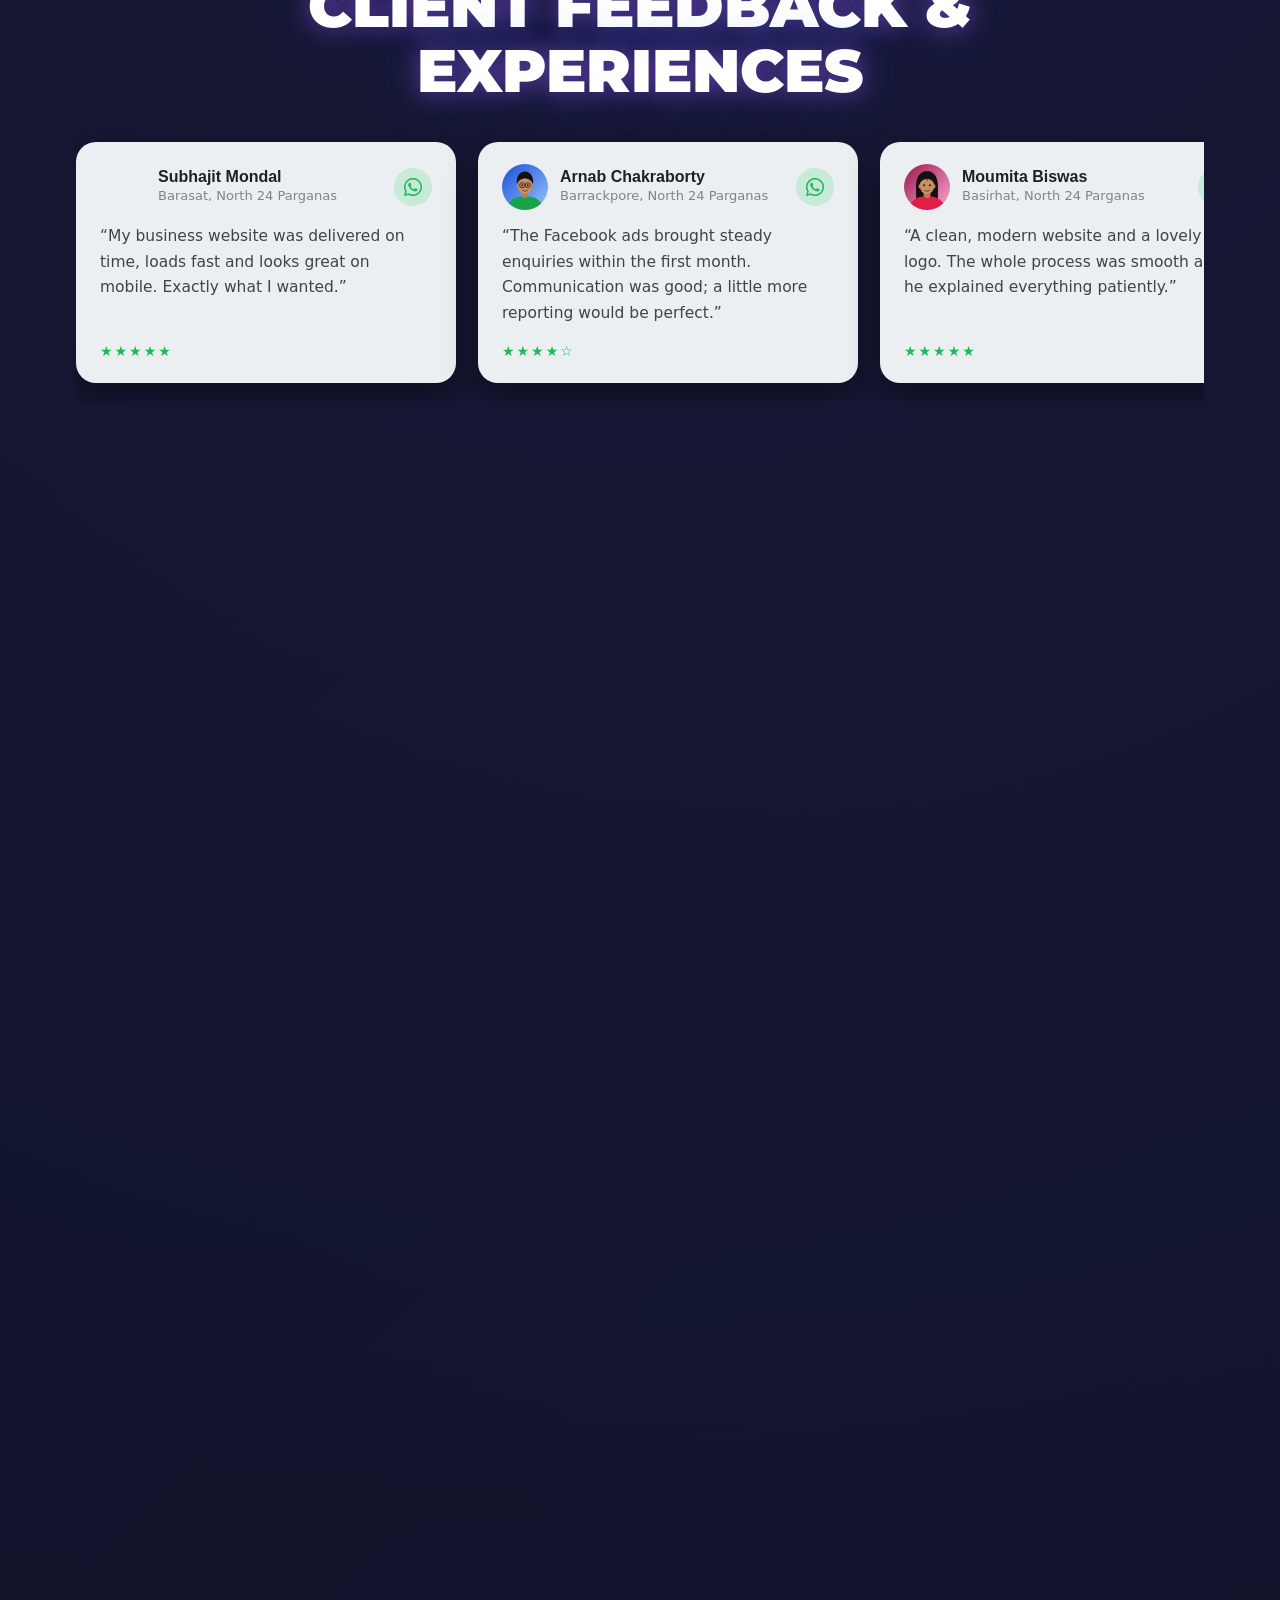
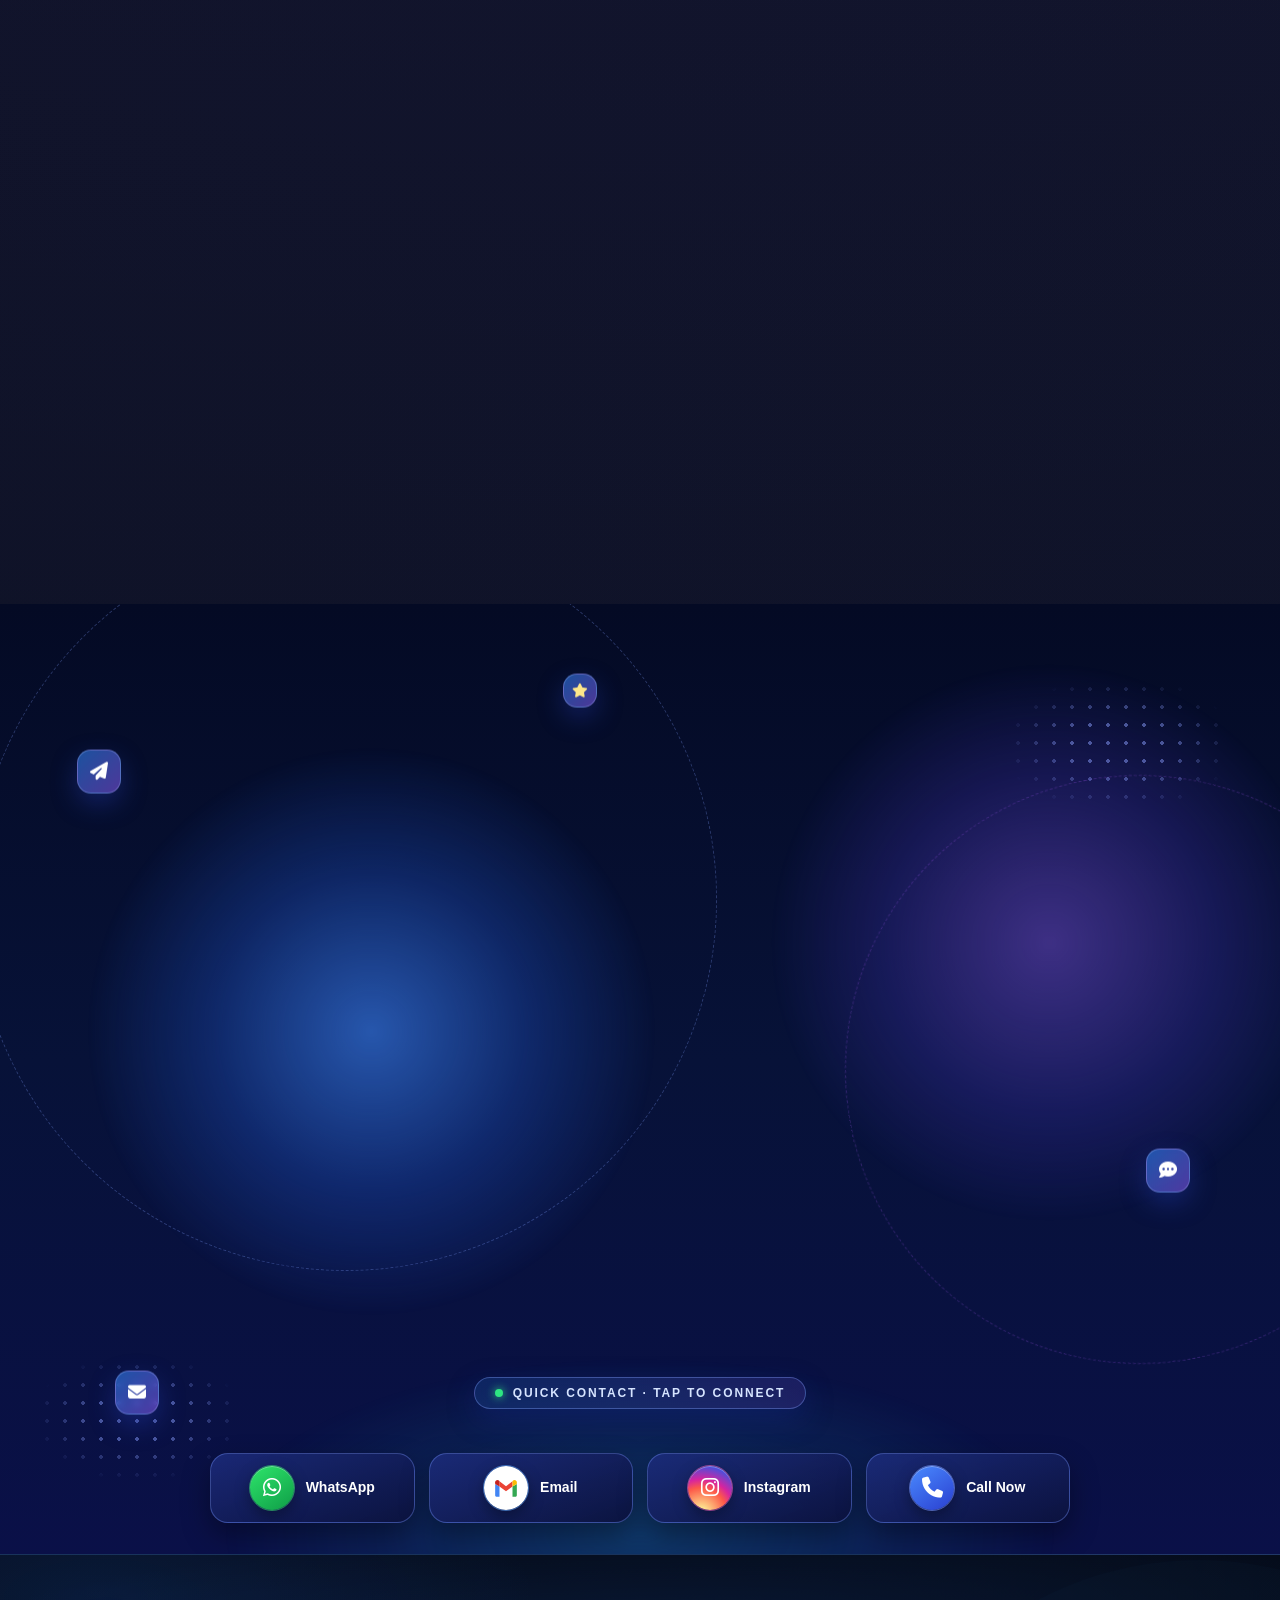
==== commit 8ef2c6c3: "Add files via upload" ====
--- a/index.html
+++ b/index.html
@@ -15,9 +15,11 @@
   <meta name="description" content="Himadri Raj Graphics — creative graphic design, Facebook lead generation, Facebook ad campaigns, Facebook marketing and responsive website creation.">
   <meta name="theme-color" content="#0b1220">
   <meta name="keywords" content="graphic design, Facebook lead generation, Facebook ad campaign, Facebook marketing, website creation, social media design">
-  <link rel="icon" type="image/png" sizes="32x32" href="favicon-32.png?v=2">
-  <link rel="icon" type="image/png" sizes="192x192" href="favicon.png?v=2">
-  <link rel="apple-touch-icon" href="apple-touch-icon.png?v=2">
+  <link rel="icon" href="favicon.ico" sizes="any">
+  <link rel="icon" type="image/png" sizes="48x48" href="favicon-48.png">
+  <link rel="icon" type="image/png" sizes="192x192" href="favicon.png">
+  <link rel="icon" type="image/png" sizes="32x32" href="favicon-32.png">
+  <link rel="apple-touch-icon" href="apple-touch-icon.png">
   <link rel="canonical" href="https://himadrirajgraphics.github.io/">
   <meta name="robots" content="index, follow">
   <meta name="author" content="Himadri Raj">
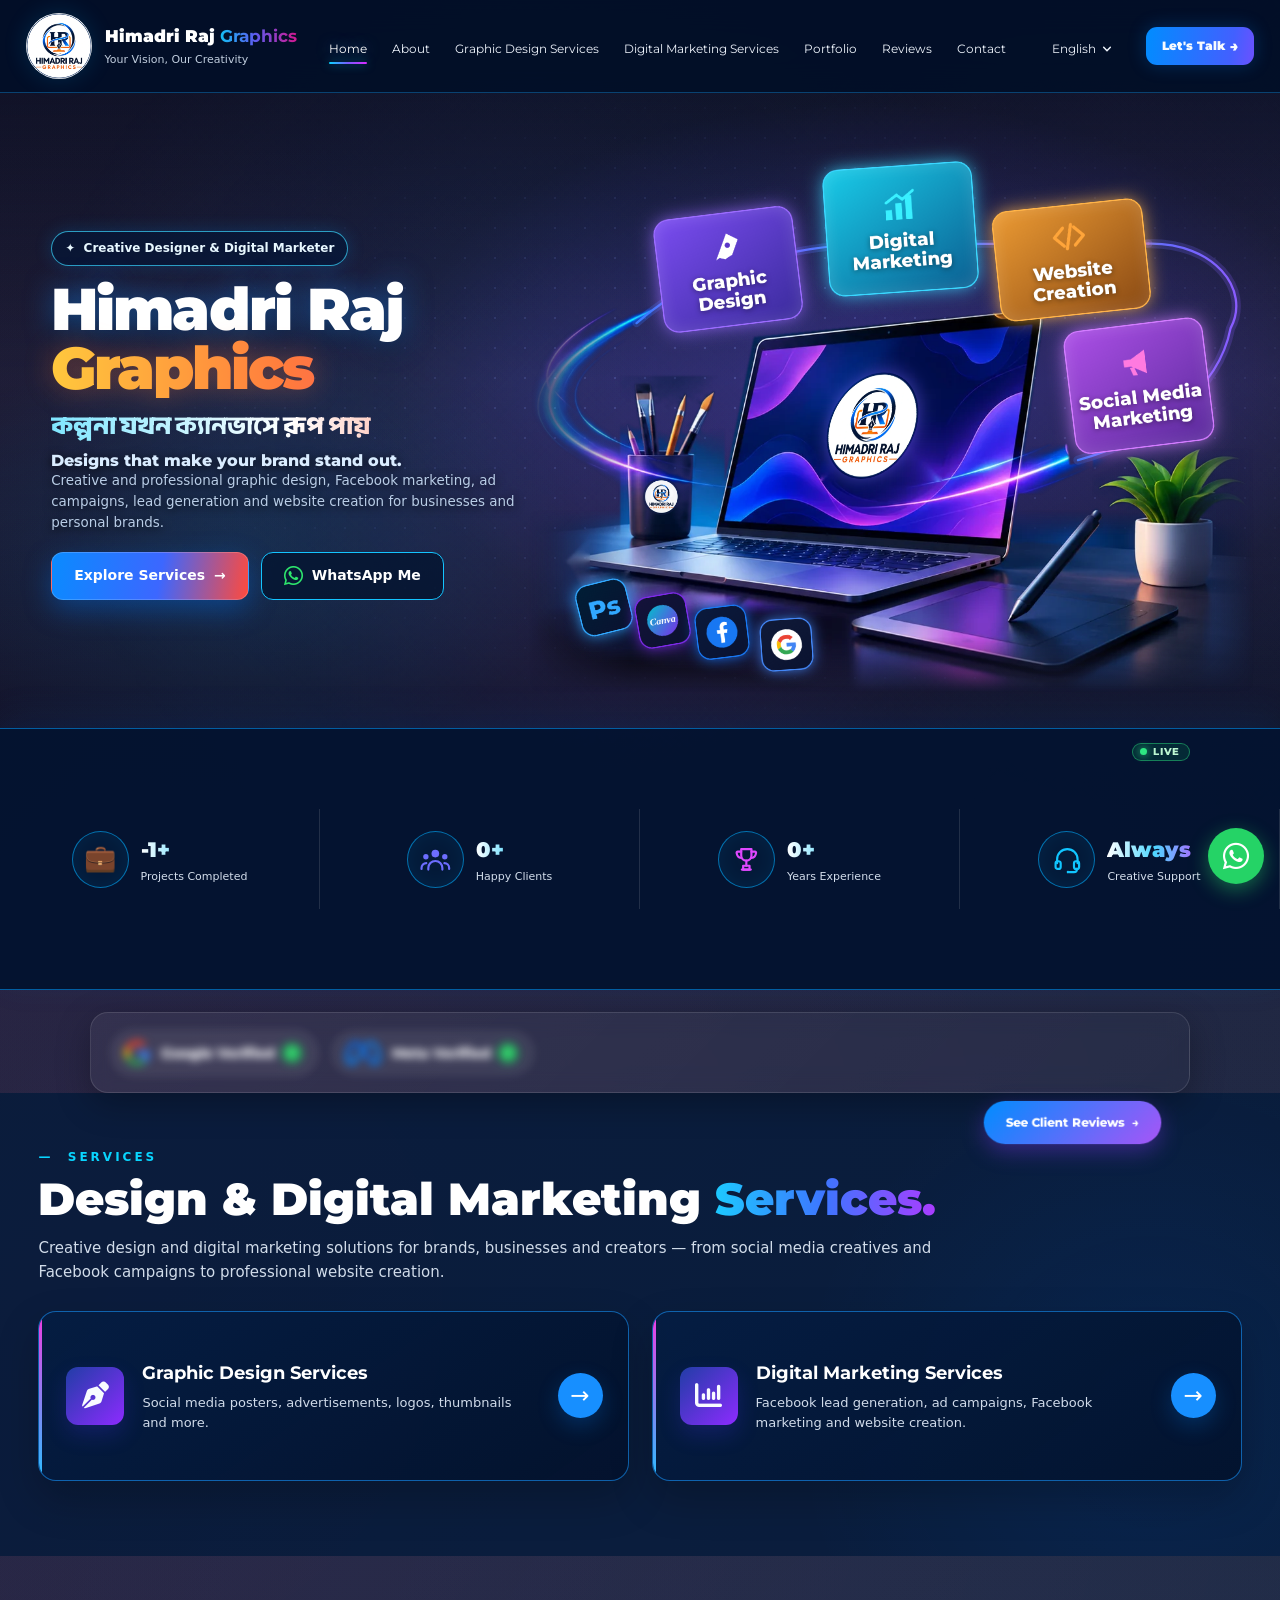
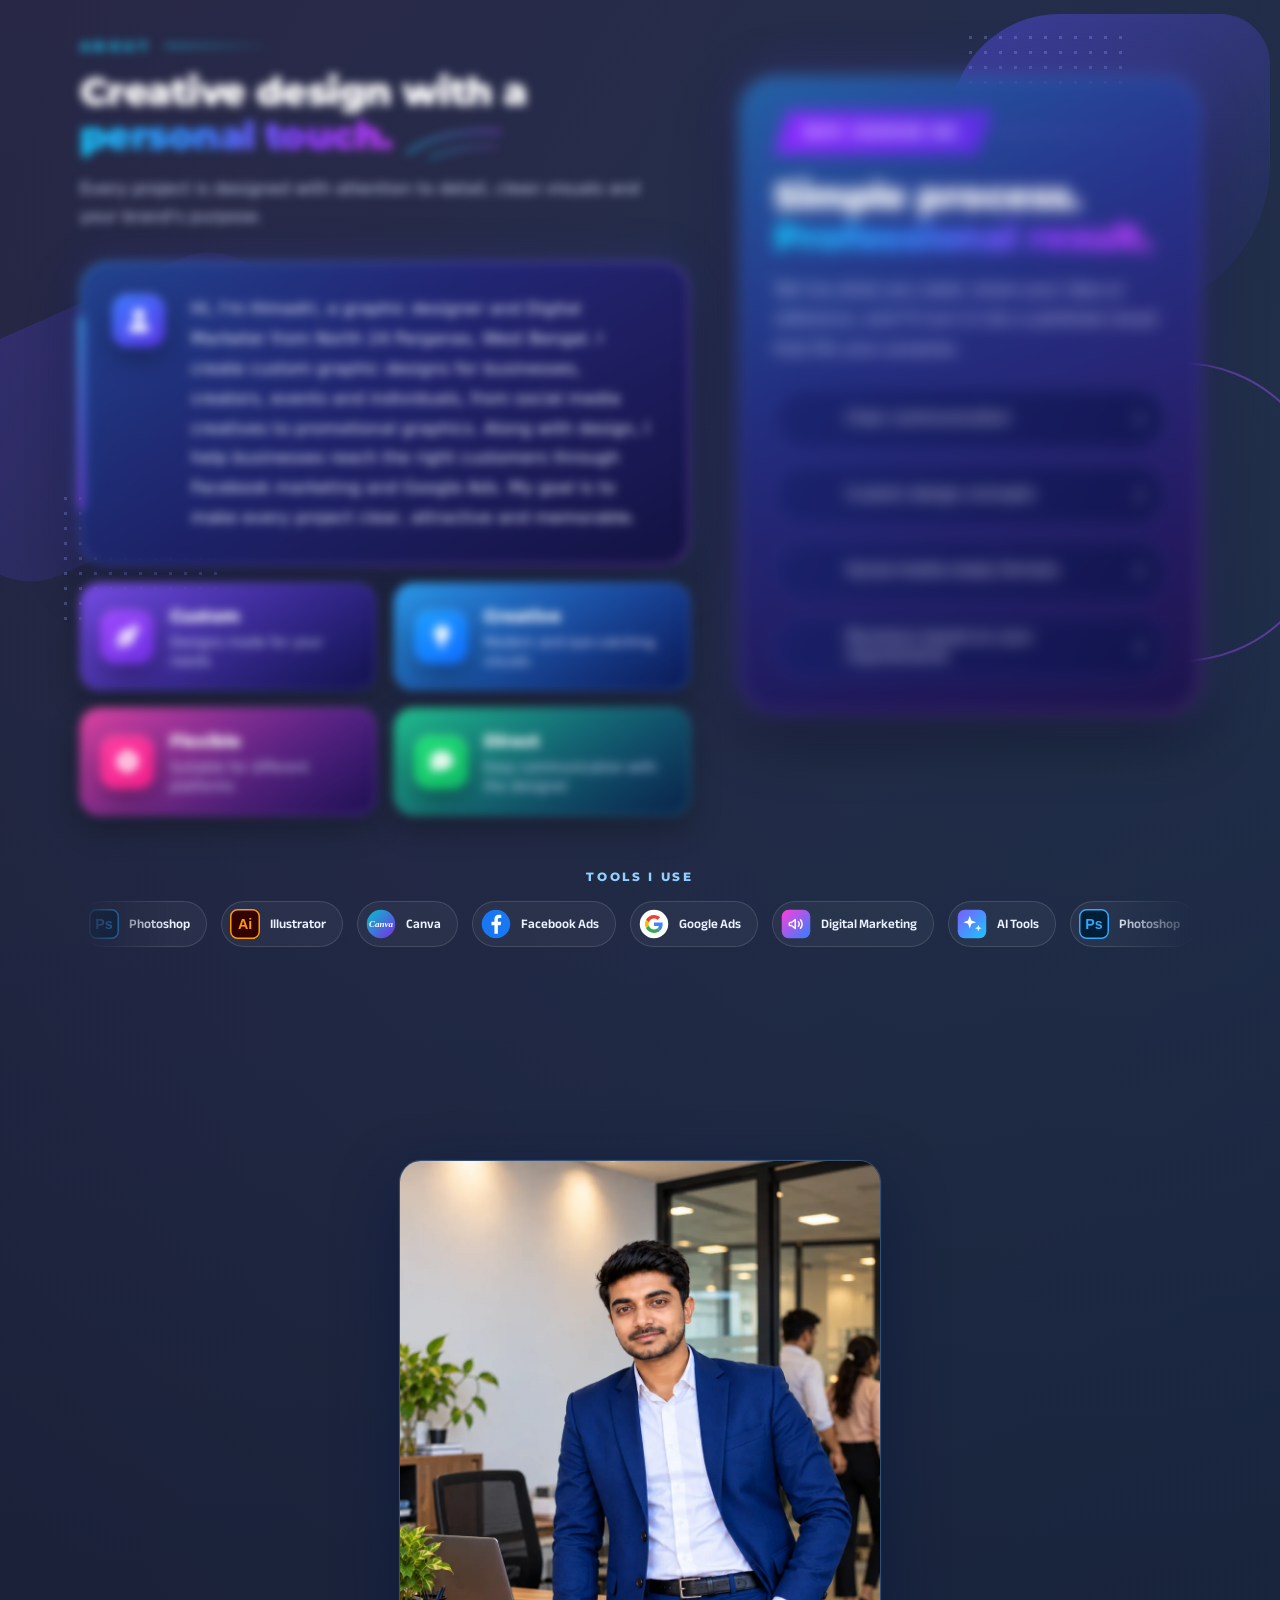
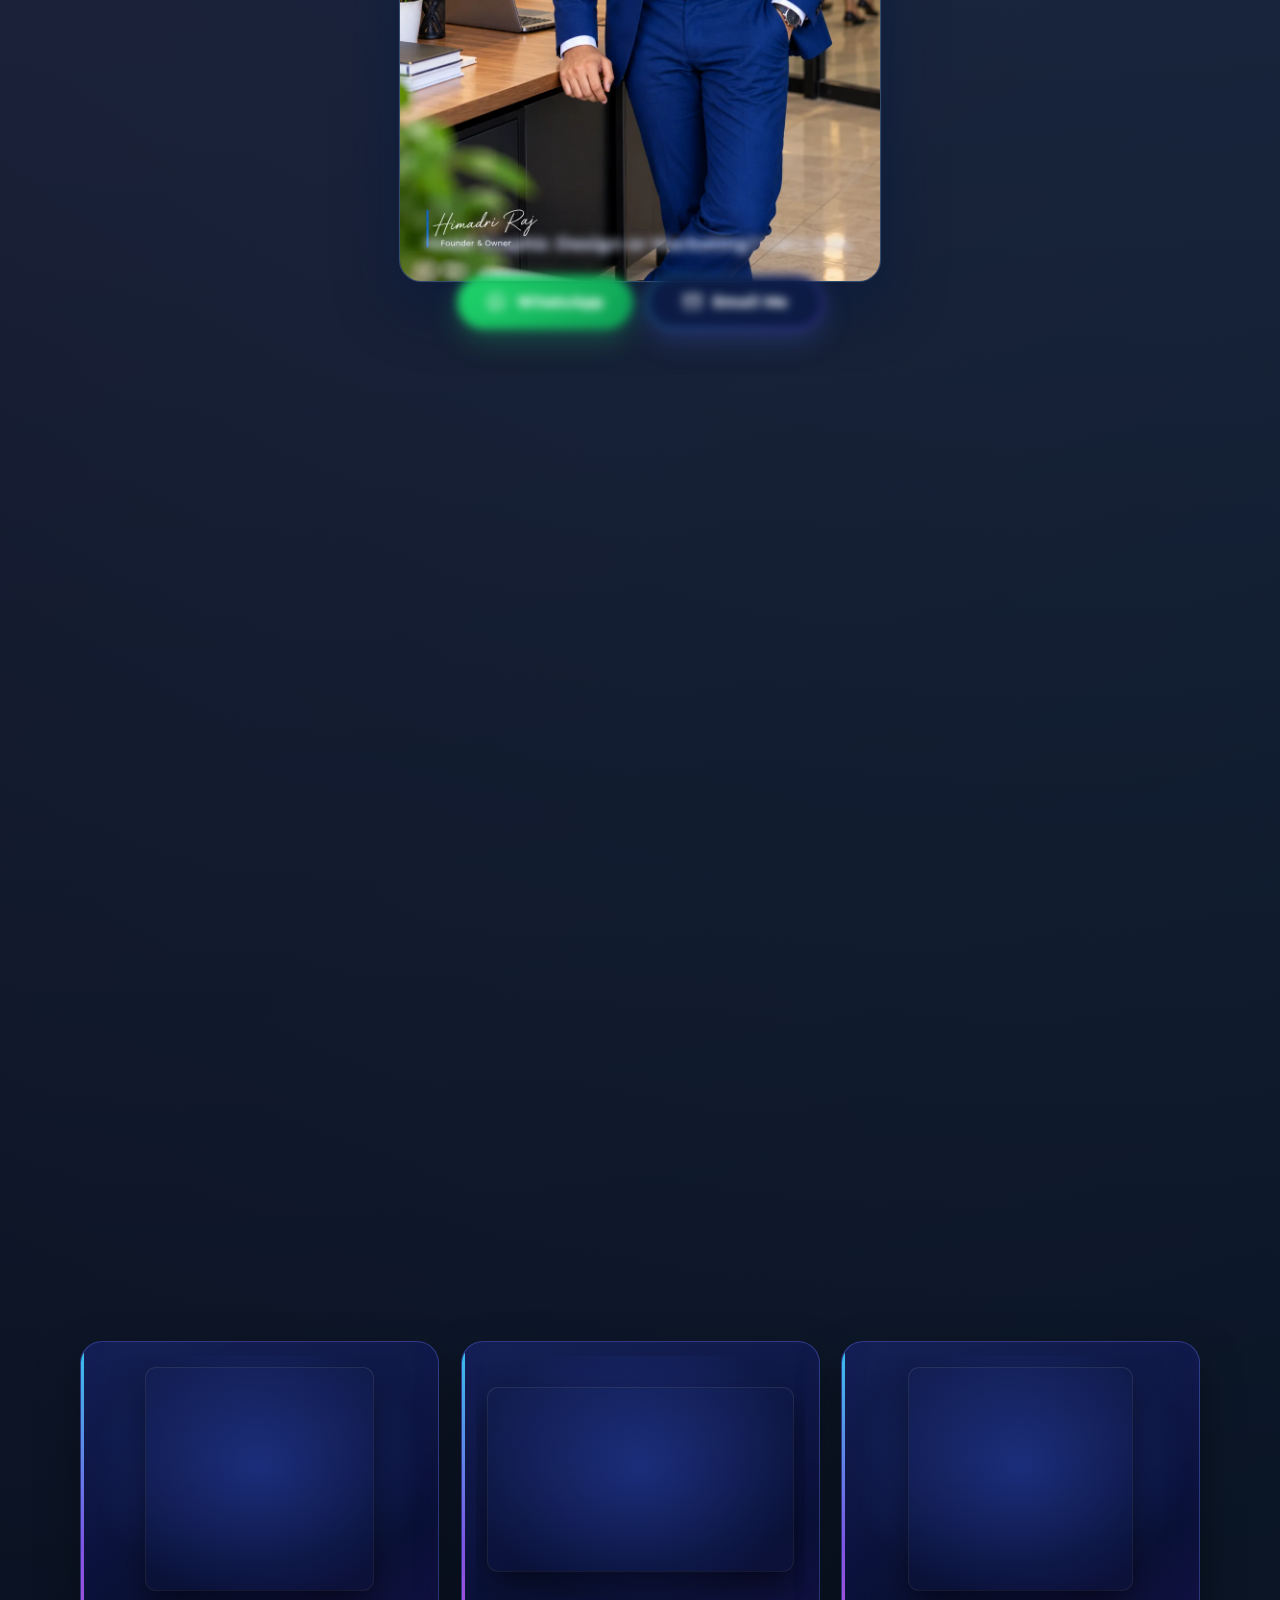
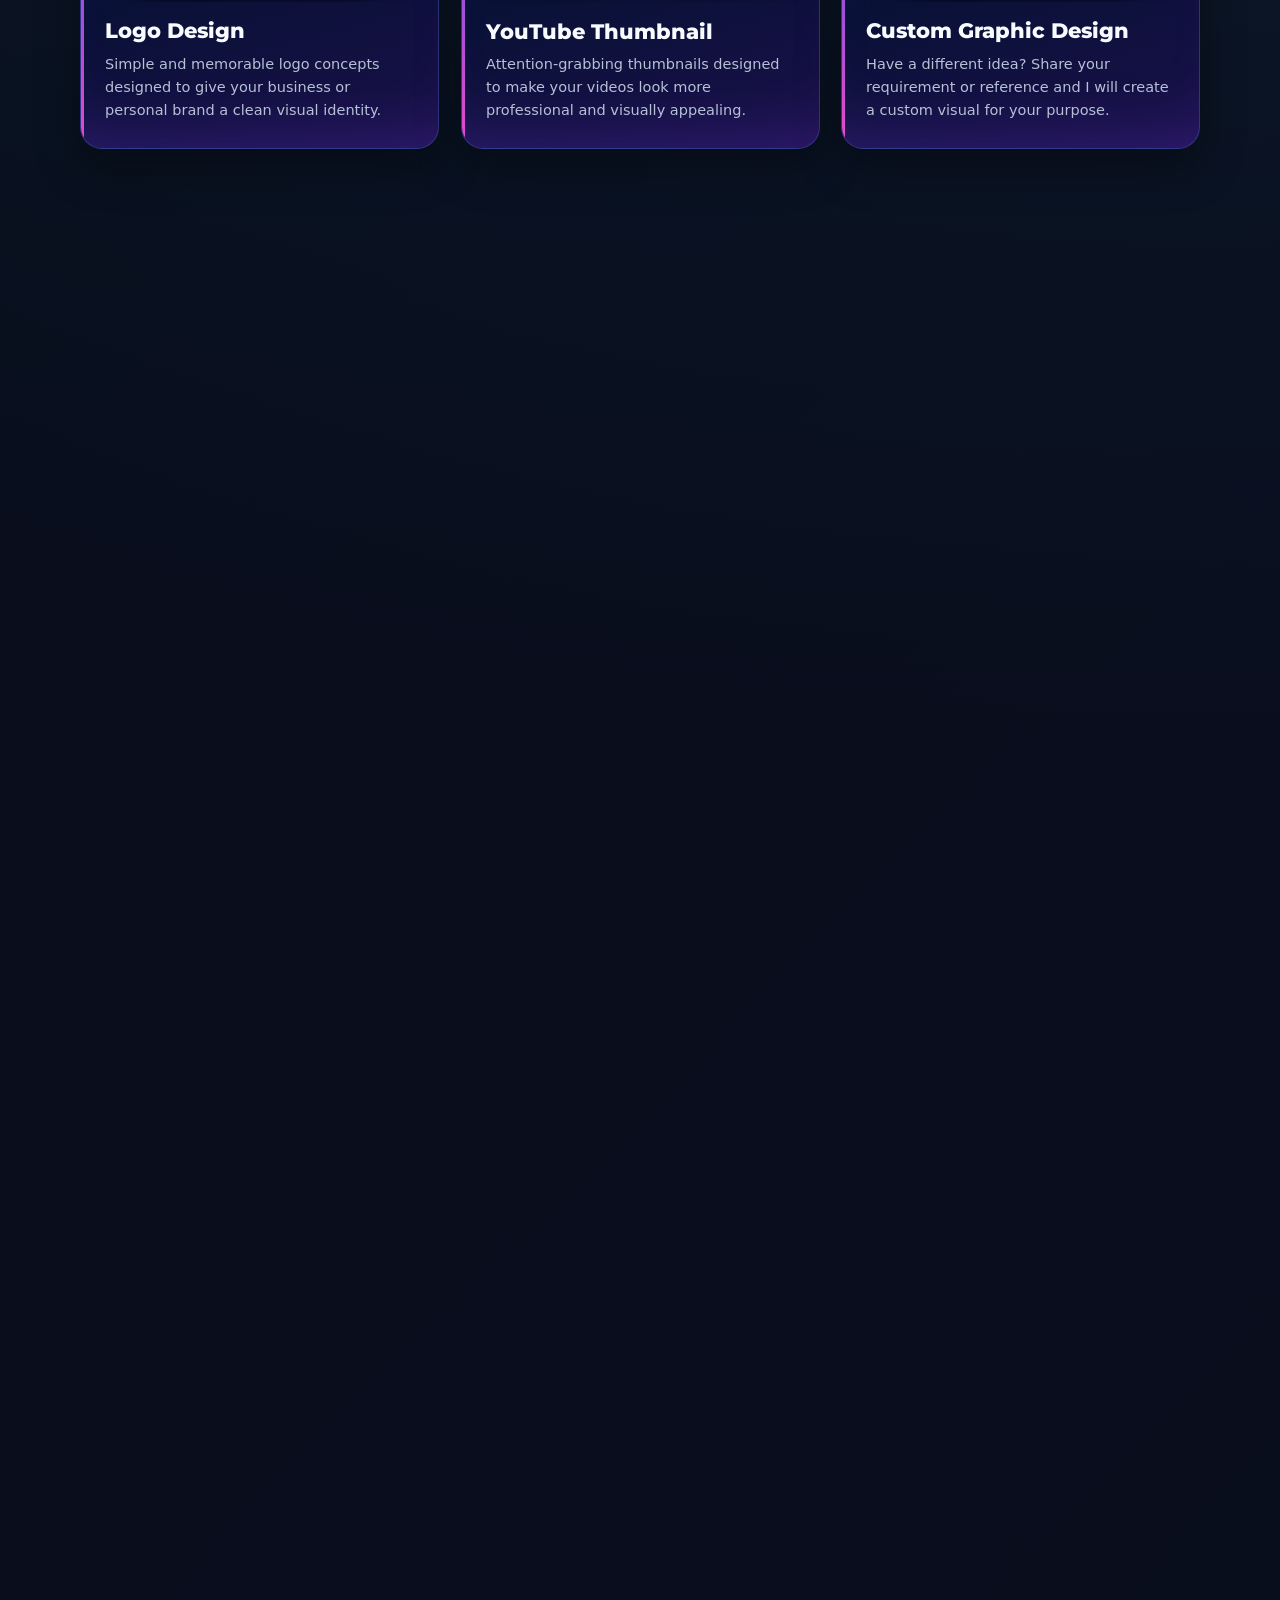
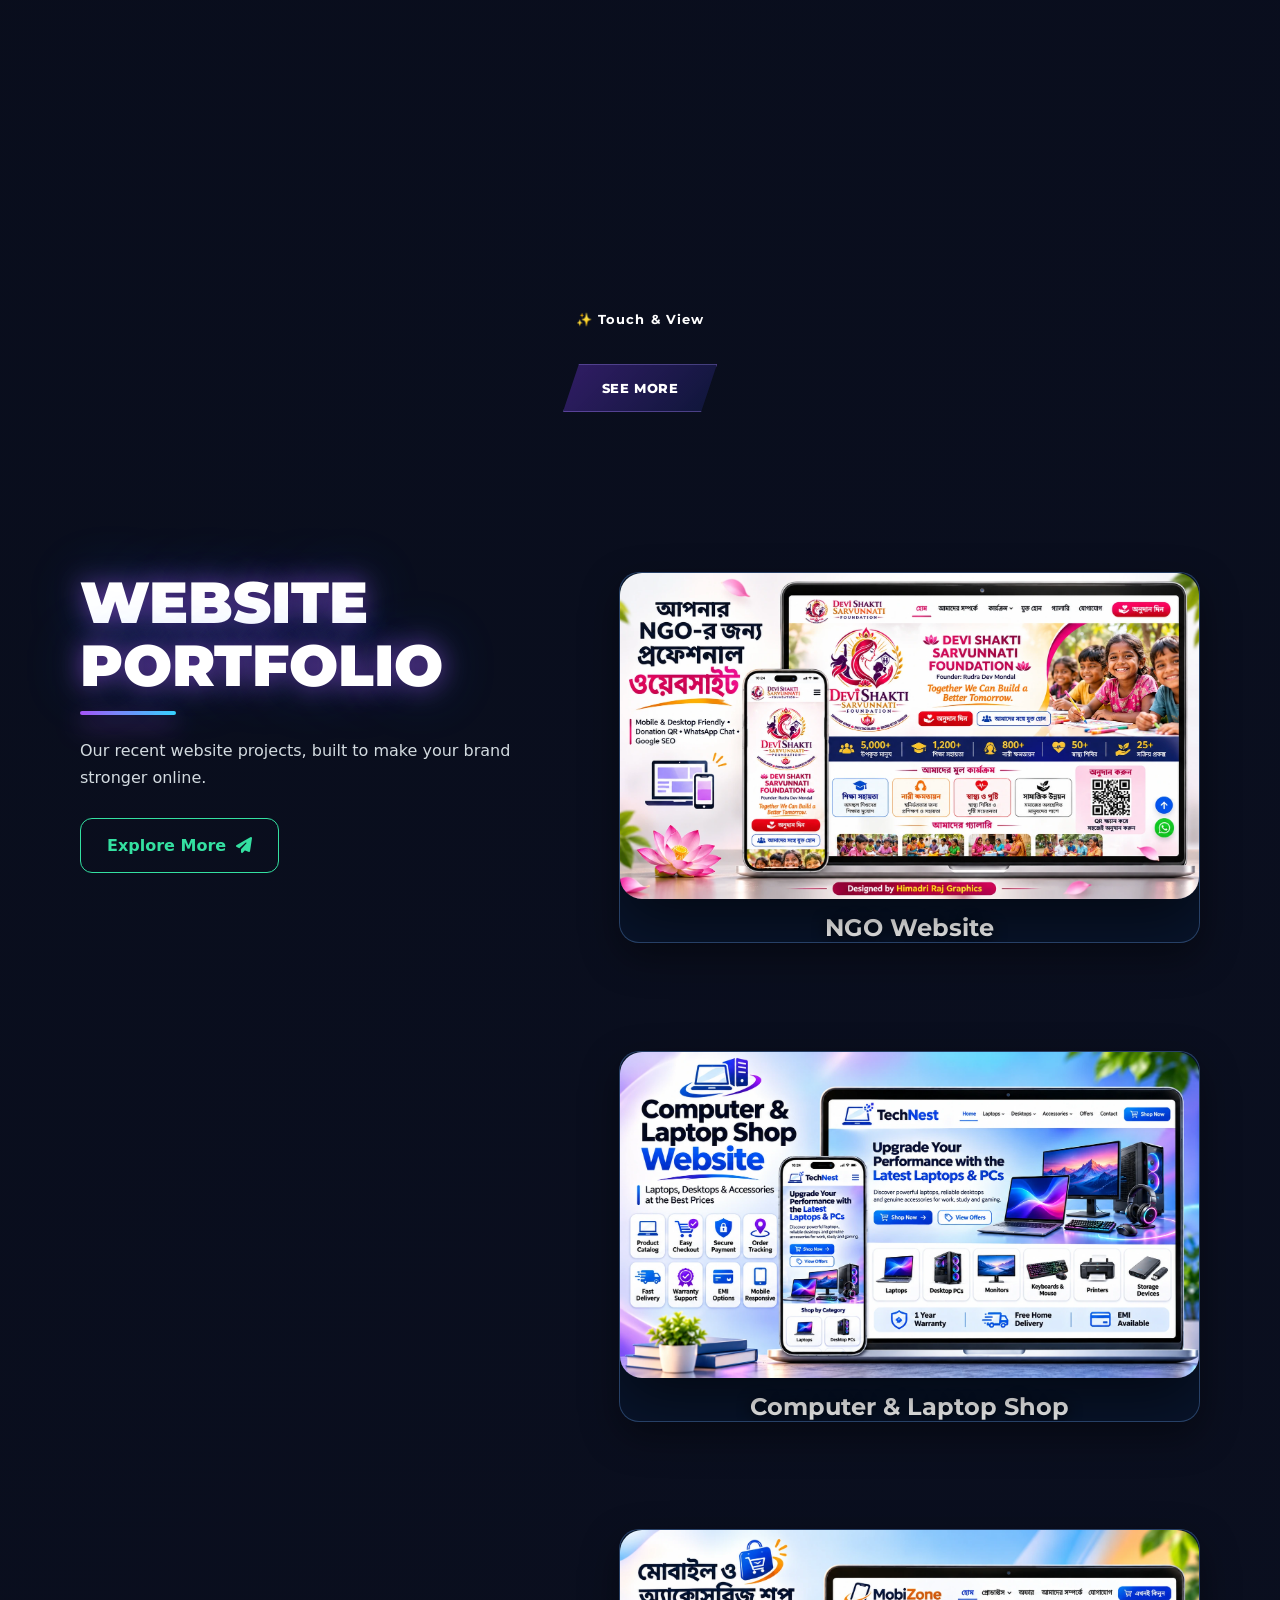
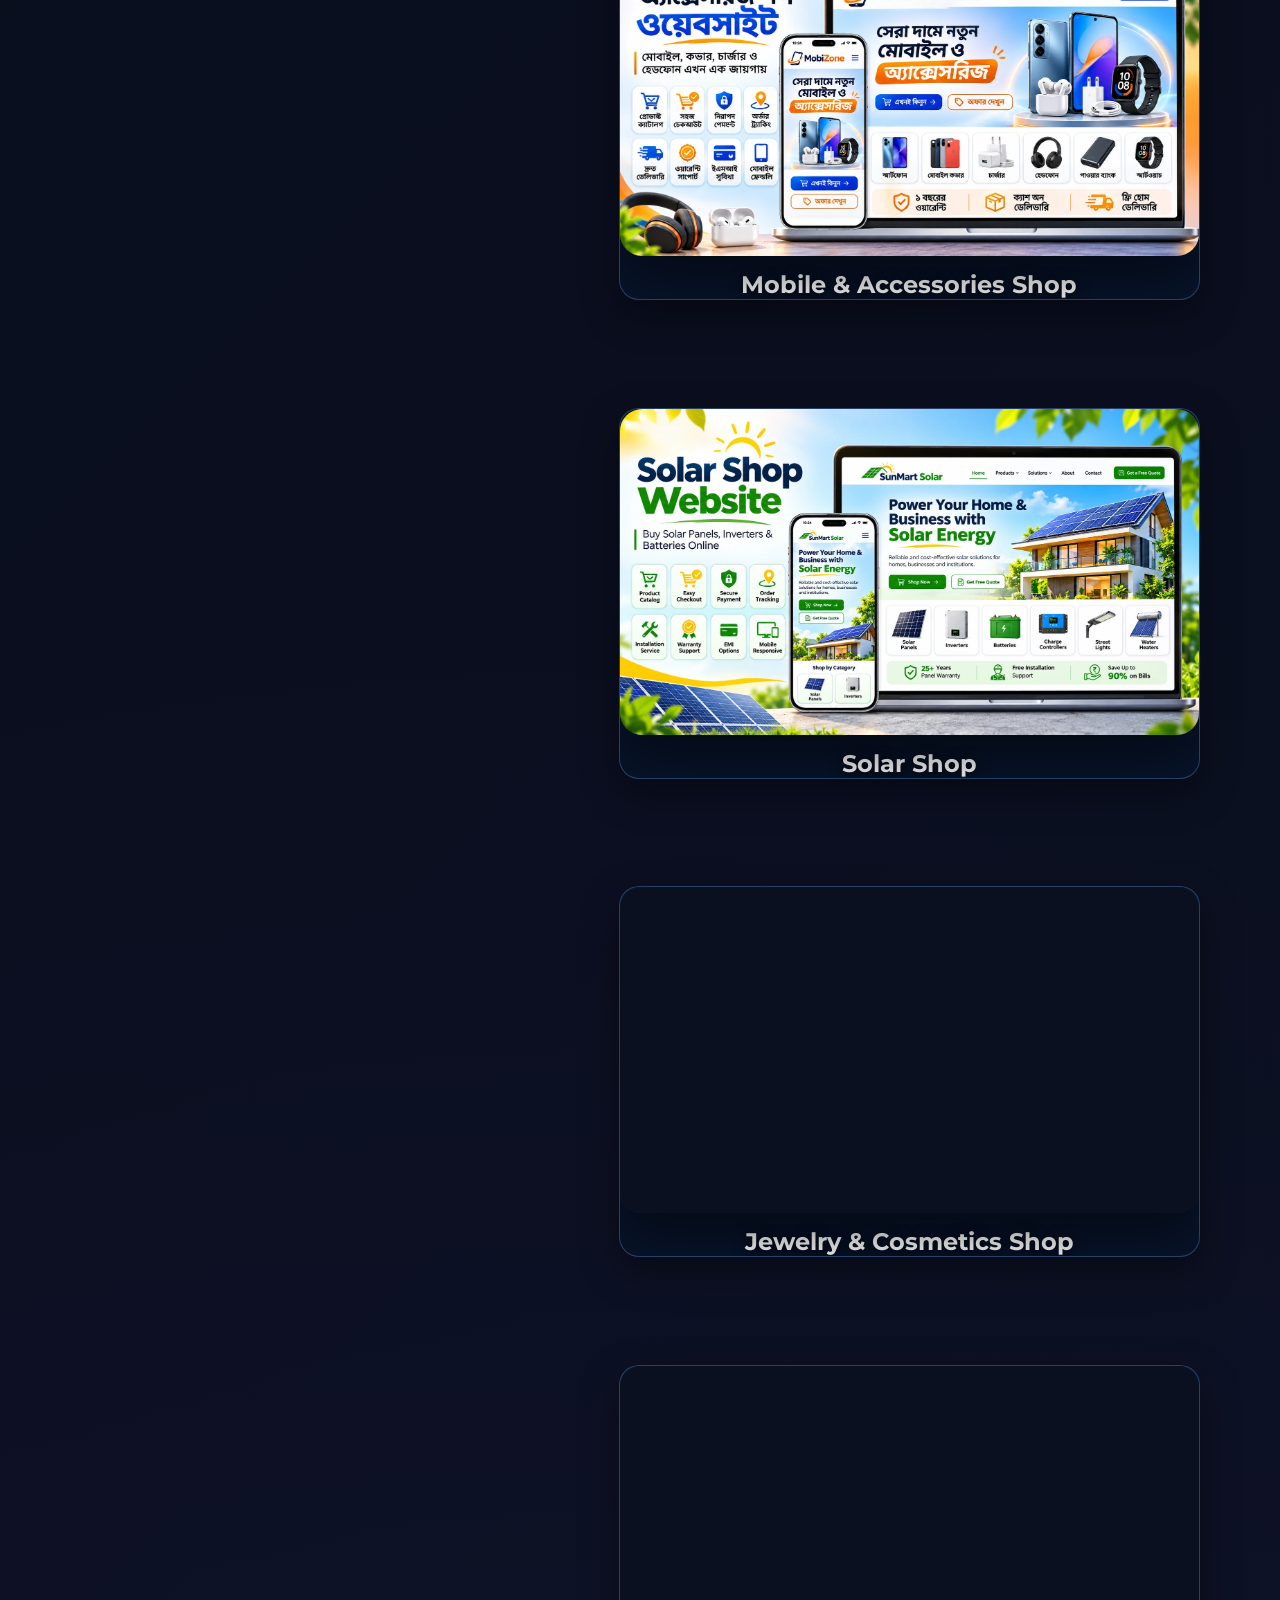
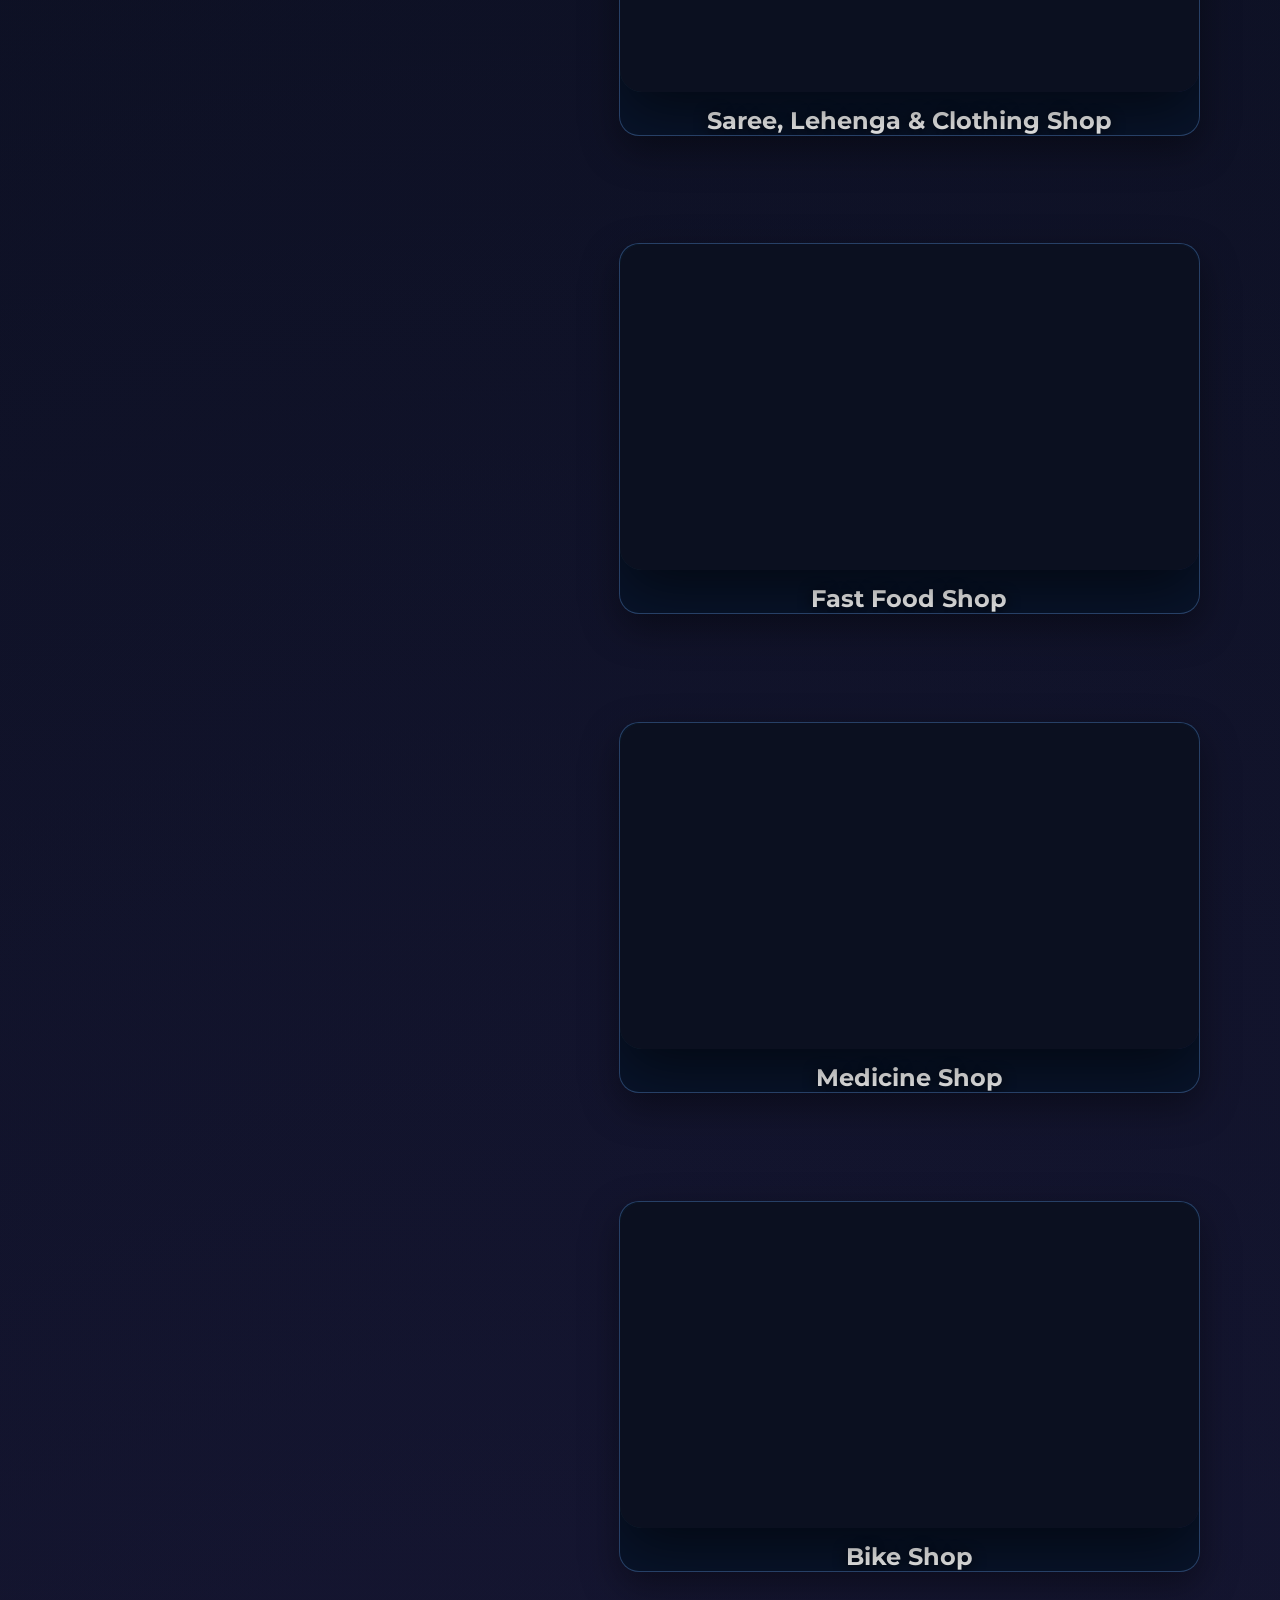
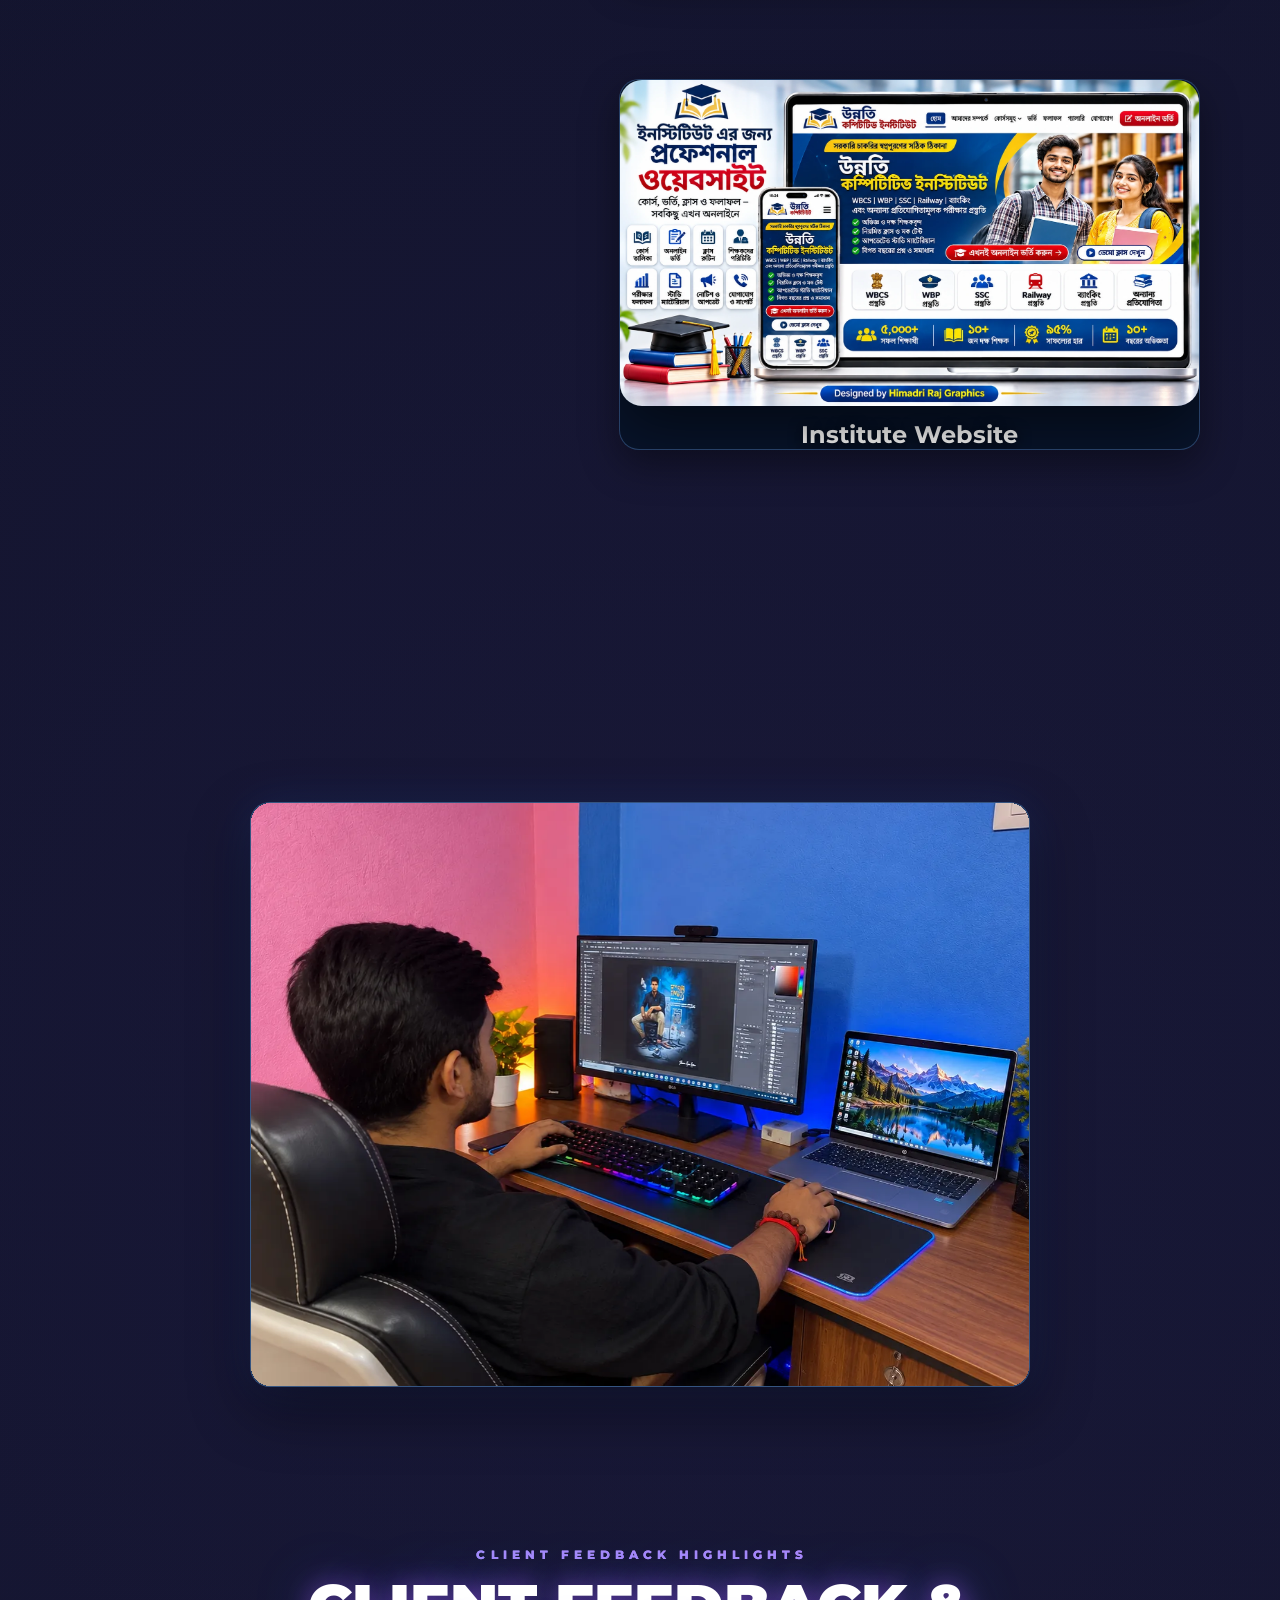
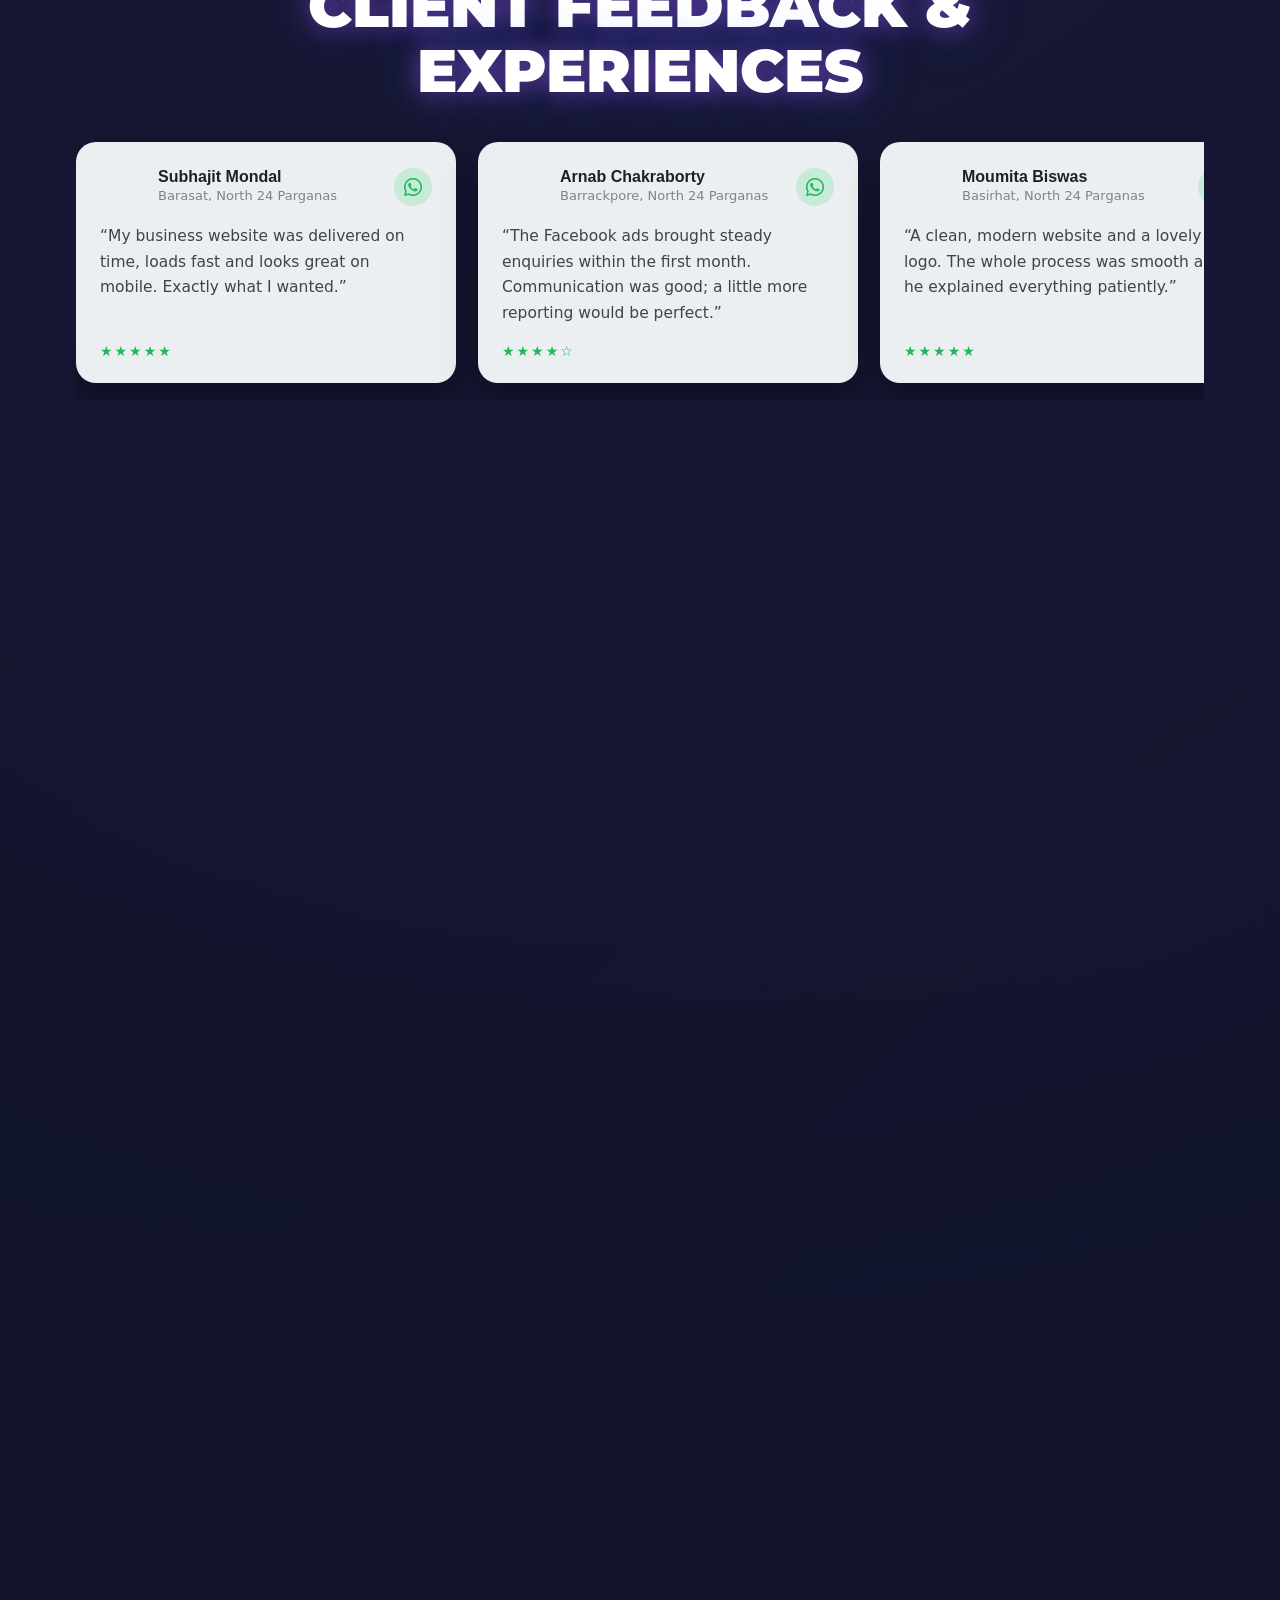
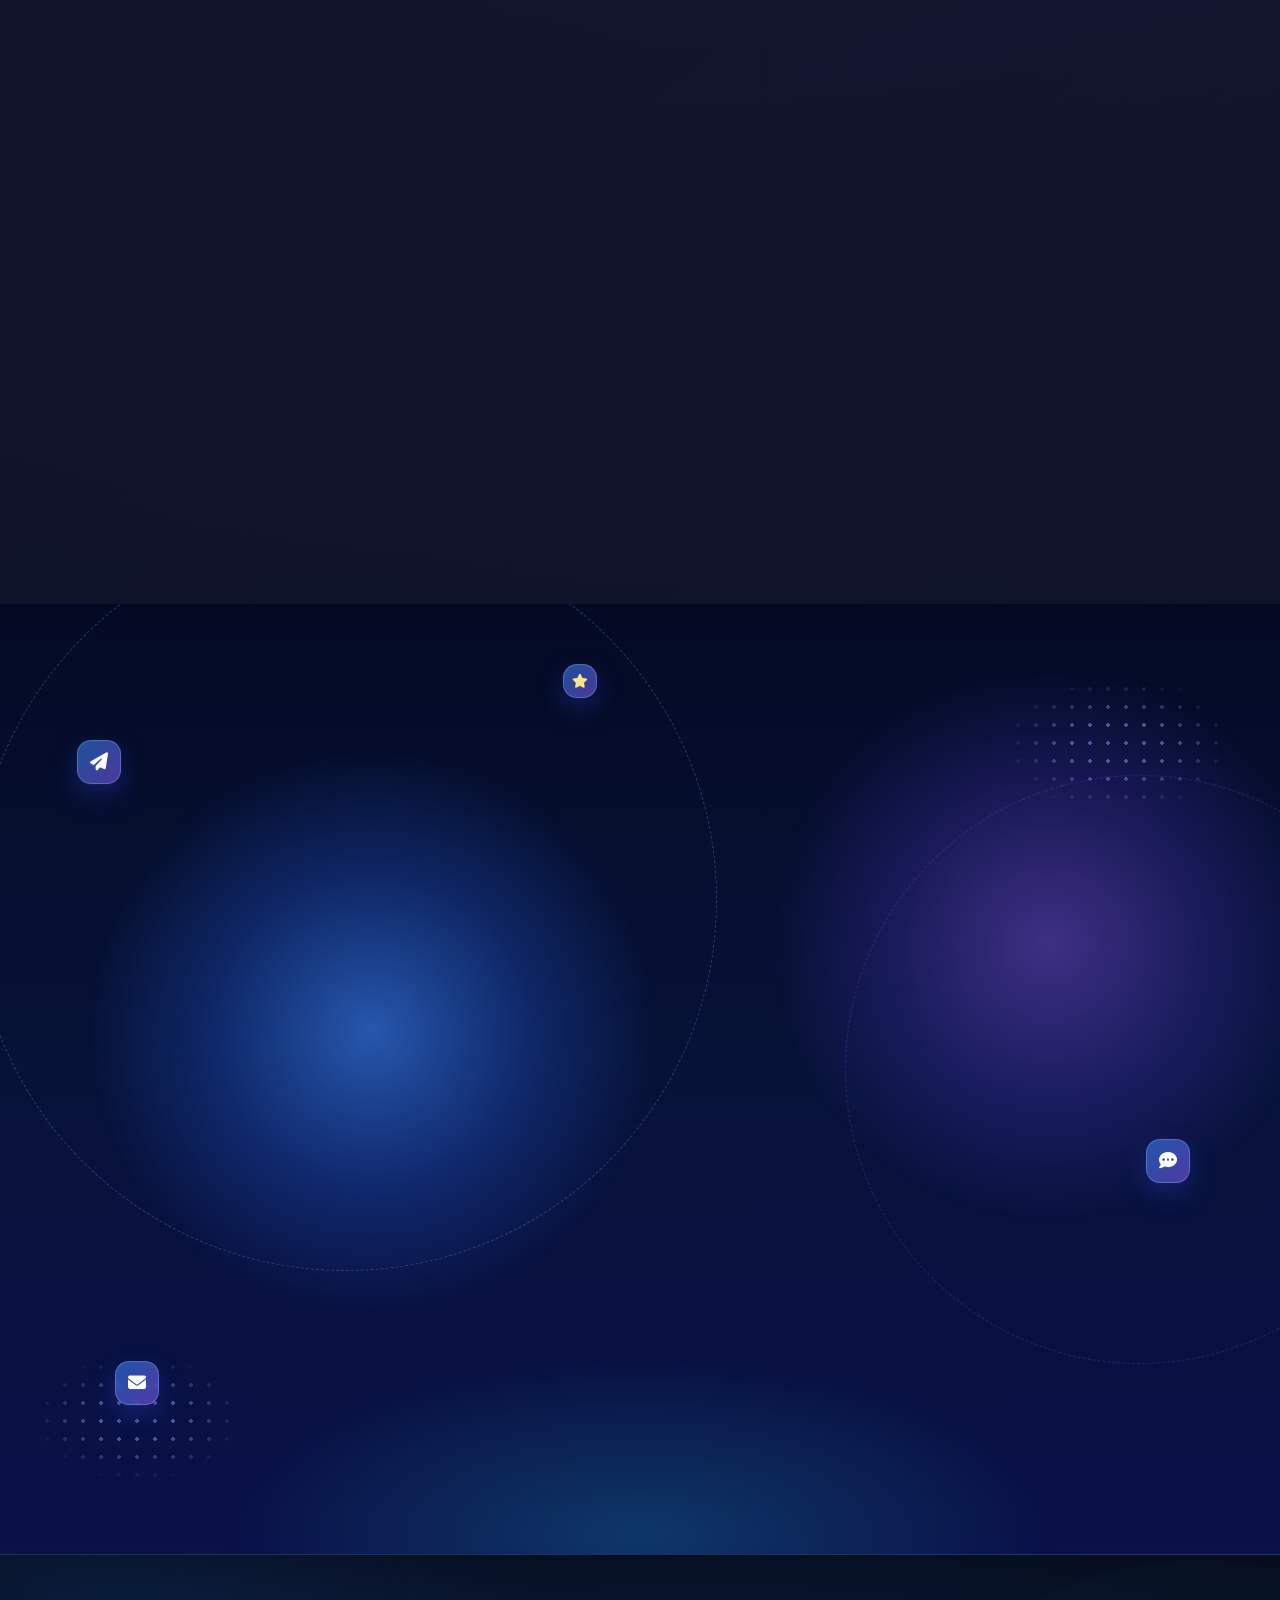
==== commit 9d13c462: "Add files via upload" ====
--- a/index.html
+++ b/index.html
@@ -12,9 +12,9 @@
 
   <meta charset="UTF-8">
   <meta name="viewport" content="width=device-width, initial-scale=1.0">
-  <meta name="description" content="Himadri Raj Graphics — creative graphic design, Facebook lead generation, Facebook ad campaigns, Facebook marketing and responsive website creation.">
+  <meta name="description" content="Himadri Raj Graphics — graphic design, Facebook marketing, ad campaigns, lead generation and website creation for businesses in Maslandapur, North 24 Parganas, West Bengal.">
   <meta name="theme-color" content="#0b1220">
-  <meta name="keywords" content="graphic design, Facebook lead generation, Facebook ad campaign, Facebook marketing, website creation, social media design">
+  <meta name="keywords" content="Himadri Raj Graphics, Himadri Raj, graphic designer North 24 Parganas, graphic design Maslandapur, digital marketing West Bengal, Facebook marketing, Facebook ad campaign, lead generation, website creation">
   <link rel="icon" href="favicon.ico" sizes="any">
   <link rel="icon" type="image/png" sizes="48x48" href="favicon-48.png">
   <link rel="icon" type="image/png" sizes="192x192" href="favicon.png">
@@ -25,18 +25,18 @@
   <meta name="author" content="Himadri Raj">
   <meta property="og:type" content="website">
   <meta property="og:site_name" content="Himadri Raj Graphics">
-  <meta property="og:title" content="Himadri Raj Graphics | Creative Design &amp; Digital Marketing">
-  <meta property="og:description" content="Designs that make your brand stand out. Graphic design, Facebook marketing, ad campaigns, lead generation and website creation.">
+  <meta property="og:title" content="Himadri Raj Graphics | Graphic Design &amp; Digital Marketing in North 24 Parganas">
+  <meta property="og:description" content="Himadri Raj Graphics — graphic design, Facebook marketing, ad campaigns, lead generation and website creation for businesses in Maslandapur, North 24 Parganas, West Bengal.">
   <meta property="og:url" content="https://himadrirajgraphics.github.io/">
   <meta property="og:image" content="https://himadrirajgraphics.github.io/og-image.jpg">
   <meta property="og:image:width" content="1200">
   <meta property="og:image:height" content="630">
   <meta name="twitter:card" content="summary_large_image">
-  <meta name="twitter:title" content="Himadri Raj Graphics | Creative Design &amp; Digital Marketing">
-  <meta name="twitter:description" content="Designs that make your brand stand out.">
+  <meta name="twitter:title" content="Himadri Raj Graphics | Graphic Design &amp; Digital Marketing in North 24 Parganas">
+  <meta name="twitter:description" content="Himadri Raj Graphics — graphic design, Facebook marketing, ad campaigns, lead generation and website creation for businesses in Maslandapur, North 24 Parganas, West Bengal.">
   <meta name="twitter:image" content="https://himadrirajgraphics.github.io/og-image.jpg">
-  <script type="application/ld+json">{"@context":"https://schema.org","@type":"ProfessionalService","name":"Himadri Raj Graphics","url":"https://himadrirajgraphics.github.io/","image":"https://himadrirajgraphics.github.io/og-image.jpg","description":"Graphic design, Facebook marketing, ad campaigns, lead generation and website creation.","telephone":"+919647294970","founder":{"@type":"Person","name":"Himadri Raj"},"sameAs":["https://www.instagram.com/himadriraj.graphics/","https://www.facebook.com/share/1971w9H1dc/"]}</script>
-  <title>Himadri Raj Graphics | Creative Design & Digital Marketing</title>
+  <script type="application/ld+json">{"@context":"https://schema.org","@graph":[{"@type":["ProfessionalService","LocalBusiness"],"@id":"https://himadrirajgraphics.github.io/#business","name":"Himadri Raj Graphics","alternateName":"Himadri Raj Graphics Design & Digital Marketing","url":"https://himadrirajgraphics.github.io/","logo":{"@type":"ImageObject","url":"https://himadrirajgraphics.github.io/images/logo.webp","width":512,"height":512},"image":["https://himadrirajgraphics.github.io/images/logo.webp","https://himadrirajgraphics.github.io/og-image.jpg"],"description":"Himadri Raj Graphics offers graphic design, Facebook marketing, ad campaigns, lead generation and website creation from Maslandapur, North 24 Parganas, West Bengal.","telephone":"+919647294970","priceRange":"$$","address":{"@type":"PostalAddress","addressLocality":"Maslandapur","addressRegion":"West Bengal","addressCountry":"IN"},"areaServed":[{"@type":"AdministrativeArea","name":"North 24 Parganas"},{"@type":"State","name":"West Bengal"},{"@type":"Country","name":"India"}],"knowsAbout":["Graphic Design","Digital Marketing","Facebook Marketing","Website Creation"],"founder":{"@id":"https://himadrirajgraphics.github.io/#person"},"sameAs":["https://www.facebook.com/share/1KMZKC5Bkg/","https://www.instagram.com/himadriraj.graphics/"]},{"@type":"Person","@id":"https://himadrirajgraphics.github.io/#person","name":"Himadri Raj","jobTitle":"Graphic Designer & Digital Marketer","url":"https://himadrirajgraphics.github.io/","image":"https://himadrirajgraphics.github.io/images/logo.webp","worksFor":{"@id":"https://himadrirajgraphics.github.io/#business"},"address":{"@type":"PostalAddress","addressLocality":"Maslandapur","addressRegion":"West Bengal","addressCountry":"IN"},"sameAs":["https://www.facebook.com/share/1KMZKC5Bkg/","https://www.instagram.com/himadriraj.graphics/"]},{"@type":"WebSite","@id":"https://himadrirajgraphics.github.io/#website","url":"https://himadrirajgraphics.github.io/","name":"Himadri Raj Graphics","publisher":{"@id":"https://himadrirajgraphics.github.io/#business"}}]}</script>
+  <title>Himadri Raj Graphics | Graphic Design &amp; Digital Marketing in North 24 Parganas</title>
   <!-- FINAL MOTION REVISION: repeat-on-enter + side-entry service animations -->
 
   <style>
